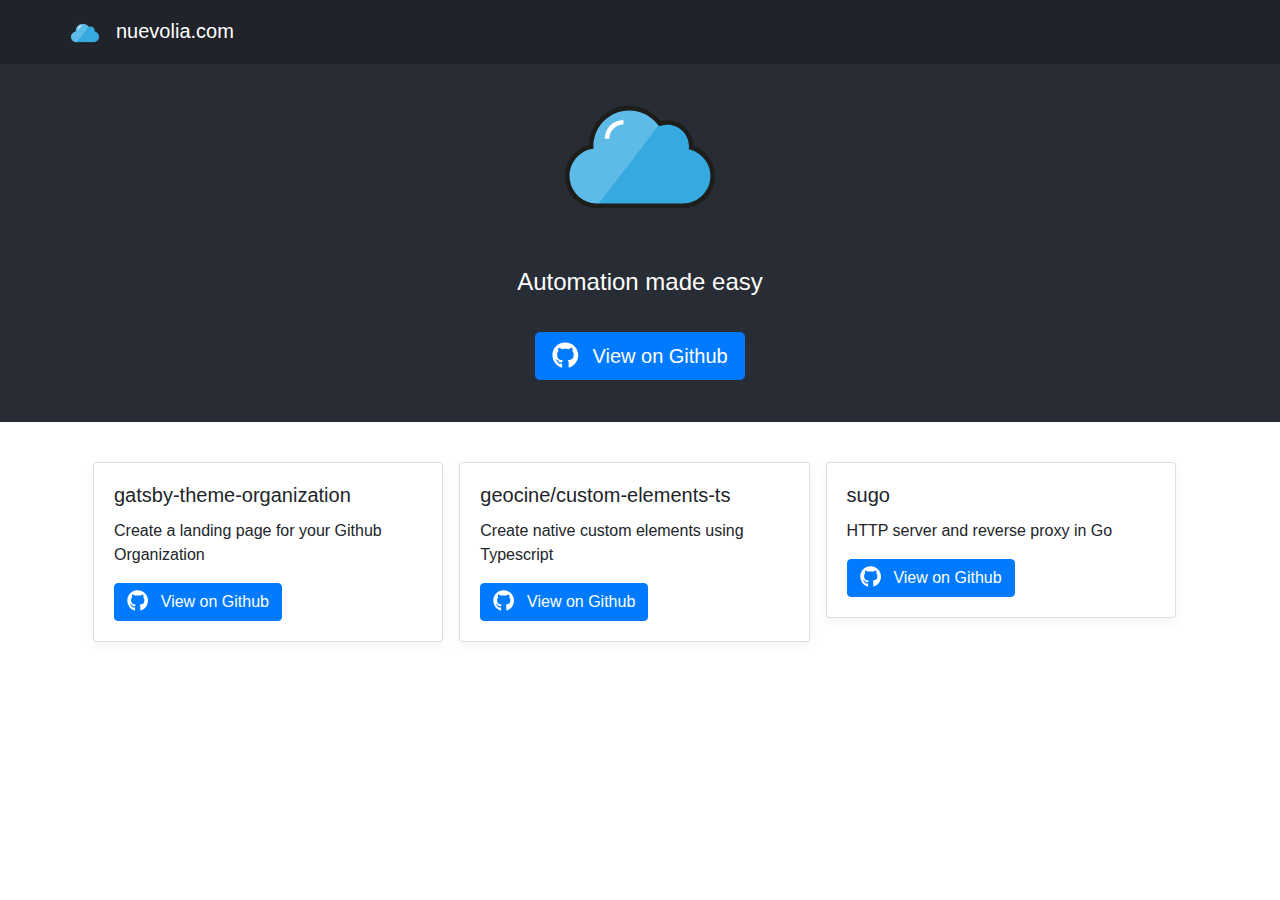
==== index.html @ 9969406a "Updates" ====
<!DOCTYPE html><html><head><meta charSet="utf-8"/><meta http-equiv="x-ua-compatible" content="ie=edge"/><meta name="viewport" content="width=device-width, initial-scale=1, shrink-to-fit=no"/><style data-href="/styles.ba4fb61bcad45e2f5178.css">
/*!
 * Bootstrap v4.3.1 (https://getbootstrap.com/)
 * Copyright 2011-2019 The Bootstrap Authors
 * Copyright 2011-2019 Twitter, Inc.
 * Licensed under MIT (https://github.com/twbs/bootstrap/blob/master/LICENSE)
 */:root{--blue:#007bff;--indigo:#6610f2;--purple:#6f42c1;--pink:#e83e8c;--red:#dc3545;--orange:#fd7e14;--yellow:#ffc107;--green:#28a745;--teal:#20c997;--cyan:#17a2b8;--white:#fff;--gray:#6c757d;--gray-dark:#343a40;--primary:#007bff;--secondary:#6c757d;--success:#28a745;--info:#17a2b8;--warning:#ffc107;--danger:#dc3545;--light:#f8f9fa;--dark:#343a40;--breakpoint-xs:0;--breakpoint-sm:576px;--breakpoint-md:768px;--breakpoint-lg:992px;--breakpoint-xl:1200px;--font-family-sans-serif:-apple-system,BlinkMacSystemFont,"Segoe UI",Roboto,"Helvetica Neue",Arial,"Noto Sans",sans-serif,"Apple Color Emoji","Segoe UI Emoji","Segoe UI Symbol","Noto Color Emoji";--font-family-monospace:SFMono-Regular,Menlo,Monaco,Consolas,"Liberation Mono","Courier New",monospace}*,:after,:before{box-sizing:border-box}html{font-family:sans-serif;line-height:1.15;-webkit-text-size-adjust:100%;-webkit-tap-highlight-color:rgba(0,0,0,0)}article,aside,figcaption,figure,footer,header,hgroup,main,nav,section{display:block}body{margin:0;font-family:-apple-system,BlinkMacSystemFont,Segoe UI,Roboto,Helvetica Neue,Arial,Noto Sans,sans-serif,Apple Color Emoji,Segoe UI Emoji,Segoe UI Symbol,Noto Color Emoji;font-size:1rem;font-weight:400;line-height:1.5;color:#212529;text-align:left;background-color:#fff}[tabindex="-1"]:focus{outline:0!important}hr{box-sizing:content-box;height:0;overflow:visible}h1,h2,h3,h4,h5,h6{margin-top:0;margin-bottom:.5rem}p{margin-top:0;margin-bottom:1rem}abbr[data-original-title],abbr[title]{text-decoration:underline;-webkit-text-decoration:underline dotted;text-decoration:underline dotted;cursor:help;border-bottom:0;-webkit-text-decoration-skip-ink:none;text-decoration-skip-ink:none}address{font-style:normal;line-height:inherit}address,dl,ol,ul{margin-bottom:1rem}dl,ol,ul{margin-top:0}ol ol,ol ul,ul ol,ul ul{margin-bottom:0}dt{font-weight:700}dd{margin-bottom:.5rem;margin-left:0}blockquote{margin:0 0 1rem}b,strong{font-weight:bolder}small{font-size:80%}sub,sup{position:relative;font-size:75%;line-height:0;vertical-align:baseline}sub{bottom:-.25em}sup{top:-.5em}a{color:#007bff;text-decoration:none;background-color:transparent}a:hover{color:#0056b3;text-decoration:underline}a:not([href]):not([tabindex]),a:not([href]):not([tabindex]):focus,a:not([href]):not([tabindex]):hover{color:inherit;text-decoration:none}a:not([href]):not([tabindex]):focus{outline:0}code,kbd,pre,samp{font-family:SFMono-Regular,Menlo,Monaco,Consolas,Liberation Mono,Courier New,monospace;font-size:1em}pre{margin-top:0;margin-bottom:1rem;overflow:auto}figure{margin:0 0 1rem}img{border-style:none}img,svg{vertical-align:middle}svg{overflow:hidden}table{border-collapse:collapse}caption{padding-top:.75rem;padding-bottom:.75rem;color:#6c757d;text-align:left;caption-side:bottom}th{text-align:inherit}label{display:inline-block;margin-bottom:.5rem}button{border-radius:0}button:focus{outline:1px dotted;outline:5px auto -webkit-focus-ring-color}button,input,optgroup,select,textarea{margin:0;font-family:inherit;font-size:inherit;line-height:inherit}button,input{overflow:visible}button,select{text-transform:none}select{word-wrap:normal}[type=button],[type=reset],[type=submit],button{-webkit-appearance:button}[type=button]:not(:disabled),[type=reset]:not(:disabled),[type=submit]:not(:disabled),button:not(:disabled){cursor:pointer}[type=button]::-moz-focus-inner,[type=reset]::-moz-focus-inner,[type=submit]::-moz-focus-inner,button::-moz-focus-inner{padding:0;border-style:none}input[type=checkbox],input[type=radio]{box-sizing:border-box;padding:0}input[type=date],input[type=datetime-local],input[type=month],input[type=time]{-webkit-appearance:listbox}textarea{overflow:auto;resize:vertical}fieldset{min-width:0;padding:0;margin:0;border:0}legend{display:block;width:100%;max-width:100%;padding:0;margin-bottom:.5rem;font-size:1.5rem;line-height:inherit;color:inherit;white-space:normal}progress{vertical-align:baseline}[type=number]::-webkit-inner-spin-button,[type=number]::-webkit-outer-spin-button{height:auto}[type=search]{outline-offset:-2px;-webkit-appearance:none}[type=search]::-webkit-search-decoration{-webkit-appearance:none}::-webkit-file-upload-button{font:inherit;-webkit-appearance:button}output{display:inline-block}summary{display:list-item;cursor:pointer}template{display:none}[hidden]{display:none!important}.h1,.h2,.h3,.h4,.h5,.h6,h1,h2,h3,h4,h5,h6{margin-bottom:.5rem;font-weight:500;line-height:1.2}.h1,h1{font-size:2.5rem}.h2,h2{font-size:2rem}.h3,h3{font-size:1.75rem}.h4,h4{font-size:1.5rem}.h5,h5{font-size:1.25rem}.h6,h6{font-size:1rem}.lead{font-size:1.25rem;font-weight:300}.display-1{font-size:6rem}.display-1,.display-2{font-weight:300;line-height:1.2}.display-2{font-size:5.5rem}.display-3{font-size:4.5rem}.display-3,.display-4{font-weight:300;line-height:1.2}.display-4{font-size:3.5rem}hr{margin-top:1rem;margin-bottom:1rem;border:0;border-top:1px solid rgba(0,0,0,.1)}.small,small{font-size:80%;font-weight:400}.mark,mark{padding:.2em;background-color:#fcf8e3}.list-inline,.list-unstyled{padding-left:0;list-style:none}.list-inline-item{display:inline-block}.list-inline-item:not(:last-child){margin-right:.5rem}.initialism{font-size:90%;text-transform:uppercase}.blockquote{margin-bottom:1rem;font-size:1.25rem}.blockquote-footer{display:block;font-size:80%;color:#6c757d}.blockquote-footer:before{content:"\2014\A0"}.img-fluid,.img-thumbnail{max-width:100%;height:auto}.img-thumbnail{padding:.25rem;background-color:#fff;border:1px solid #dee2e6;border-radius:.25rem}.figure{display:inline-block}.figure-img{margin-bottom:.5rem;line-height:1}.figure-caption{font-size:90%;color:#6c757d}code{font-size:87.5%;color:#e83e8c;word-break:break-word}a>code{color:inherit}kbd{padding:.2rem .4rem;font-size:87.5%;color:#fff;background-color:#212529;border-radius:.2rem}kbd kbd{padding:0;font-size:100%;font-weight:700}pre{display:block;font-size:87.5%;color:#212529}pre code{font-size:inherit;color:inherit;word-break:normal}.pre-scrollable{max-height:340px;overflow-y:scroll}.container{width:100%;padding-right:15px;padding-left:15px;margin-right:auto;margin-left:auto}@media (min-width:576px){.container{max-width:540px}}@media (min-width:768px){.container{max-width:720px}}@media (min-width:992px){.container{max-width:960px}}@media (min-width:1200px){.container{max-width:1140px}}.container-fluid{width:100%;padding-right:15px;padding-left:15px;margin-right:auto;margin-left:auto}.row{display:flex;flex-wrap:wrap;margin-right:-15px;margin-left:-15px}.no-gutters{margin-right:0;margin-left:0}.no-gutters>.col,.no-gutters>[class*=col-]{padding-right:0;padding-left:0}.col,.col-1,.col-2,.col-3,.col-4,.col-5,.col-6,.col-7,.col-8,.col-9,.col-10,.col-11,.col-12,.col-auto,.col-lg,.col-lg-1,.col-lg-2,.col-lg-3,.col-lg-4,.col-lg-5,.col-lg-6,.col-lg-7,.col-lg-8,.col-lg-9,.col-lg-10,.col-lg-11,.col-lg-12,.col-lg-auto,.col-md,.col-md-1,.col-md-2,.col-md-3,.col-md-4,.col-md-5,.col-md-6,.col-md-7,.col-md-8,.col-md-9,.col-md-10,.col-md-11,.col-md-12,.col-md-auto,.col-sm,.col-sm-1,.col-sm-2,.col-sm-3,.col-sm-4,.col-sm-5,.col-sm-6,.col-sm-7,.col-sm-8,.col-sm-9,.col-sm-10,.col-sm-11,.col-sm-12,.col-sm-auto,.col-xl,.col-xl-1,.col-xl-2,.col-xl-3,.col-xl-4,.col-xl-5,.col-xl-6,.col-xl-7,.col-xl-8,.col-xl-9,.col-xl-10,.col-xl-11,.col-xl-12,.col-xl-auto{position:relative;width:100%;padding-right:15px;padding-left:15px}.col{flex-basis:0;flex-grow:1;max-width:100%}.col-auto{flex:0 0 auto;width:auto;max-width:100%}.col-1{flex:0 0 8.33333333%;max-width:8.33333333%}.col-2{flex:0 0 16.66666667%;max-width:16.66666667%}.col-3{flex:0 0 25%;max-width:25%}.col-4{flex:0 0 33.33333333%;max-width:33.33333333%}.col-5{flex:0 0 41.66666667%;max-width:41.66666667%}.col-6{flex:0 0 50%;max-width:50%}.col-7{flex:0 0 58.33333333%;max-width:58.33333333%}.col-8{flex:0 0 66.66666667%;max-width:66.66666667%}.col-9{flex:0 0 75%;max-width:75%}.col-10{flex:0 0 83.33333333%;max-width:83.33333333%}.col-11{flex:0 0 91.66666667%;max-width:91.66666667%}.col-12{flex:0 0 100%;max-width:100%}.order-first{order:-1}.order-last{order:13}.order-0{order:0}.order-1{order:1}.order-2{order:2}.order-3{order:3}.order-4{order:4}.order-5{order:5}.order-6{order:6}.order-7{order:7}.order-8{order:8}.order-9{order:9}.order-10{order:10}.order-11{order:11}.order-12{order:12}.offset-1{margin-left:8.33333333%}.offset-2{margin-left:16.66666667%}.offset-3{margin-left:25%}.offset-4{margin-left:33.33333333%}.offset-5{margin-left:41.66666667%}.offset-6{margin-left:50%}.offset-7{margin-left:58.33333333%}.offset-8{margin-left:66.66666667%}.offset-9{margin-left:75%}.offset-10{margin-left:83.33333333%}.offset-11{margin-left:91.66666667%}@media (min-width:576px){.col-sm{flex-basis:0;flex-grow:1;max-width:100%}.col-sm-auto{flex:0 0 auto;width:auto;max-width:100%}.col-sm-1{flex:0 0 8.33333333%;max-width:8.33333333%}.col-sm-2{flex:0 0 16.66666667%;max-width:16.66666667%}.col-sm-3{flex:0 0 25%;max-width:25%}.col-sm-4{flex:0 0 33.33333333%;max-width:33.33333333%}.col-sm-5{flex:0 0 41.66666667%;max-width:41.66666667%}.col-sm-6{flex:0 0 50%;max-width:50%}.col-sm-7{flex:0 0 58.33333333%;max-width:58.33333333%}.col-sm-8{flex:0 0 66.66666667%;max-width:66.66666667%}.col-sm-9{flex:0 0 75%;max-width:75%}.col-sm-10{flex:0 0 83.33333333%;max-width:83.33333333%}.col-sm-11{flex:0 0 91.66666667%;max-width:91.66666667%}.col-sm-12{flex:0 0 100%;max-width:100%}.order-sm-first{order:-1}.order-sm-last{order:13}.order-sm-0{order:0}.order-sm-1{order:1}.order-sm-2{order:2}.order-sm-3{order:3}.order-sm-4{order:4}.order-sm-5{order:5}.order-sm-6{order:6}.order-sm-7{order:7}.order-sm-8{order:8}.order-sm-9{order:9}.order-sm-10{order:10}.order-sm-11{order:11}.order-sm-12{order:12}.offset-sm-0{margin-left:0}.offset-sm-1{margin-left:8.33333333%}.offset-sm-2{margin-left:16.66666667%}.offset-sm-3{margin-left:25%}.offset-sm-4{margin-left:33.33333333%}.offset-sm-5{margin-left:41.66666667%}.offset-sm-6{margin-left:50%}.offset-sm-7{margin-left:58.33333333%}.offset-sm-8{margin-left:66.66666667%}.offset-sm-9{margin-left:75%}.offset-sm-10{margin-left:83.33333333%}.offset-sm-11{margin-left:91.66666667%}}@media (min-width:768px){.col-md{flex-basis:0;flex-grow:1;max-width:100%}.col-md-auto{flex:0 0 auto;width:auto;max-width:100%}.col-md-1{flex:0 0 8.33333333%;max-width:8.33333333%}.col-md-2{flex:0 0 16.66666667%;max-width:16.66666667%}.col-md-3{flex:0 0 25%;max-width:25%}.col-md-4{flex:0 0 33.33333333%;max-width:33.33333333%}.col-md-5{flex:0 0 41.66666667%;max-width:41.66666667%}.col-md-6{flex:0 0 50%;max-width:50%}.col-md-7{flex:0 0 58.33333333%;max-width:58.33333333%}.col-md-8{flex:0 0 66.66666667%;max-width:66.66666667%}.col-md-9{flex:0 0 75%;max-width:75%}.col-md-10{flex:0 0 83.33333333%;max-width:83.33333333%}.col-md-11{flex:0 0 91.66666667%;max-width:91.66666667%}.col-md-12{flex:0 0 100%;max-width:100%}.order-md-first{order:-1}.order-md-last{order:13}.order-md-0{order:0}.order-md-1{order:1}.order-md-2{order:2}.order-md-3{order:3}.order-md-4{order:4}.order-md-5{order:5}.order-md-6{order:6}.order-md-7{order:7}.order-md-8{order:8}.order-md-9{order:9}.order-md-10{order:10}.order-md-11{order:11}.order-md-12{order:12}.offset-md-0{margin-left:0}.offset-md-1{margin-left:8.33333333%}.offset-md-2{margin-left:16.66666667%}.offset-md-3{margin-left:25%}.offset-md-4{margin-left:33.33333333%}.offset-md-5{margin-left:41.66666667%}.offset-md-6{margin-left:50%}.offset-md-7{margin-left:58.33333333%}.offset-md-8{margin-left:66.66666667%}.offset-md-9{margin-left:75%}.offset-md-10{margin-left:83.33333333%}.offset-md-11{margin-left:91.66666667%}}@media (min-width:992px){.col-lg{flex-basis:0;flex-grow:1;max-width:100%}.col-lg-auto{flex:0 0 auto;width:auto;max-width:100%}.col-lg-1{flex:0 0 8.33333333%;max-width:8.33333333%}.col-lg-2{flex:0 0 16.66666667%;max-width:16.66666667%}.col-lg-3{flex:0 0 25%;max-width:25%}.col-lg-4{flex:0 0 33.33333333%;max-width:33.33333333%}.col-lg-5{flex:0 0 41.66666667%;max-width:41.66666667%}.col-lg-6{flex:0 0 50%;max-width:50%}.col-lg-7{flex:0 0 58.33333333%;max-width:58.33333333%}.col-lg-8{flex:0 0 66.66666667%;max-width:66.66666667%}.col-lg-9{flex:0 0 75%;max-width:75%}.col-lg-10{flex:0 0 83.33333333%;max-width:83.33333333%}.col-lg-11{flex:0 0 91.66666667%;max-width:91.66666667%}.col-lg-12{flex:0 0 100%;max-width:100%}.order-lg-first{order:-1}.order-lg-last{order:13}.order-lg-0{order:0}.order-lg-1{order:1}.order-lg-2{order:2}.order-lg-3{order:3}.order-lg-4{order:4}.order-lg-5{order:5}.order-lg-6{order:6}.order-lg-7{order:7}.order-lg-8{order:8}.order-lg-9{order:9}.order-lg-10{order:10}.order-lg-11{order:11}.order-lg-12{order:12}.offset-lg-0{margin-left:0}.offset-lg-1{margin-left:8.33333333%}.offset-lg-2{margin-left:16.66666667%}.offset-lg-3{margin-left:25%}.offset-lg-4{margin-left:33.33333333%}.offset-lg-5{margin-left:41.66666667%}.offset-lg-6{margin-left:50%}.offset-lg-7{margin-left:58.33333333%}.offset-lg-8{margin-left:66.66666667%}.offset-lg-9{margin-left:75%}.offset-lg-10{margin-left:83.33333333%}.offset-lg-11{margin-left:91.66666667%}}@media (min-width:1200px){.col-xl{flex-basis:0;flex-grow:1;max-width:100%}.col-xl-auto{flex:0 0 auto;width:auto;max-width:100%}.col-xl-1{flex:0 0 8.33333333%;max-width:8.33333333%}.col-xl-2{flex:0 0 16.66666667%;max-width:16.66666667%}.col-xl-3{flex:0 0 25%;max-width:25%}.col-xl-4{flex:0 0 33.33333333%;max-width:33.33333333%}.col-xl-5{flex:0 0 41.66666667%;max-width:41.66666667%}.col-xl-6{flex:0 0 50%;max-width:50%}.col-xl-7{flex:0 0 58.33333333%;max-width:58.33333333%}.col-xl-8{flex:0 0 66.66666667%;max-width:66.66666667%}.col-xl-9{flex:0 0 75%;max-width:75%}.col-xl-10{flex:0 0 83.33333333%;max-width:83.33333333%}.col-xl-11{flex:0 0 91.66666667%;max-width:91.66666667%}.col-xl-12{flex:0 0 100%;max-width:100%}.order-xl-first{order:-1}.order-xl-last{order:13}.order-xl-0{order:0}.order-xl-1{order:1}.order-xl-2{order:2}.order-xl-3{order:3}.order-xl-4{order:4}.order-xl-5{order:5}.order-xl-6{order:6}.order-xl-7{order:7}.order-xl-8{order:8}.order-xl-9{order:9}.order-xl-10{order:10}.order-xl-11{order:11}.order-xl-12{order:12}.offset-xl-0{margin-left:0}.offset-xl-1{margin-left:8.33333333%}.offset-xl-2{margin-left:16.66666667%}.offset-xl-3{margin-left:25%}.offset-xl-4{margin-left:33.33333333%}.offset-xl-5{margin-left:41.66666667%}.offset-xl-6{margin-left:50%}.offset-xl-7{margin-left:58.33333333%}.offset-xl-8{margin-left:66.66666667%}.offset-xl-9{margin-left:75%}.offset-xl-10{margin-left:83.33333333%}.offset-xl-11{margin-left:91.66666667%}}.table{width:100%;margin-bottom:1rem;color:#212529}.table td,.table th{padding:.75rem;vertical-align:top;border-top:1px solid #dee2e6}.table thead th{vertical-align:bottom;border-bottom:2px solid #dee2e6}.table tbody+tbody{border-top:2px solid #dee2e6}.table-sm td,.table-sm th{padding:.3rem}.table-bordered,.table-bordered td,.table-bordered th{border:1px solid #dee2e6}.table-bordered thead td,.table-bordered thead th{border-bottom-width:2px}.table-borderless tbody+tbody,.table-borderless td,.table-borderless th,.table-borderless thead th{border:0}.table-striped tbody tr:nth-of-type(odd){background-color:rgba(0,0,0,.05)}.table-hover tbody tr:hover{color:#212529;background-color:rgba(0,0,0,.075)}.table-primary,.table-primary>td,.table-primary>th{background-color:#b8daff}.table-primary tbody+tbody,.table-primary td,.table-primary th,.table-primary thead th{border-color:#7abaff}.table-hover .table-primary:hover,.table-hover .table-primary:hover>td,.table-hover .table-primary:hover>th{background-color:#9fcdff}.table-secondary,.table-secondary>td,.table-secondary>th{background-color:#d6d8db}.table-secondary tbody+tbody,.table-secondary td,.table-secondary th,.table-secondary thead th{border-color:#b3b7bb}.table-hover .table-secondary:hover,.table-hover .table-secondary:hover>td,.table-hover .table-secondary:hover>th{background-color:#c8cbcf}.table-success,.table-success>td,.table-success>th{background-color:#c3e6cb}.table-success tbody+tbody,.table-success td,.table-success th,.table-success thead th{border-color:#8fd19e}.table-hover .table-success:hover,.table-hover .table-success:hover>td,.table-hover .table-success:hover>th{background-color:#b1dfbb}.table-info,.table-info>td,.table-info>th{background-color:#bee5eb}.table-info tbody+tbody,.table-info td,.table-info th,.table-info thead th{border-color:#86cfda}.table-hover .table-info:hover,.table-hover .table-info:hover>td,.table-hover .table-info:hover>th{background-color:#abdde5}.table-warning,.table-warning>td,.table-warning>th{background-color:#ffeeba}.table-warning tbody+tbody,.table-warning td,.table-warning th,.table-warning thead th{border-color:#ffdf7e}.table-hover .table-warning:hover,.table-hover .table-warning:hover>td,.table-hover .table-warning:hover>th{background-color:#ffe8a1}.table-danger,.table-danger>td,.table-danger>th{background-color:#f5c6cb}.table-danger tbody+tbody,.table-danger td,.table-danger th,.table-danger thead th{border-color:#ed969e}.table-hover .table-danger:hover,.table-hover .table-danger:hover>td,.table-hover .table-danger:hover>th{background-color:#f1b0b7}.table-light,.table-light>td,.table-light>th{background-color:#fdfdfe}.table-light tbody+tbody,.table-light td,.table-light th,.table-light thead th{border-color:#fbfcfc}.table-hover .table-light:hover,.table-hover .table-light:hover>td,.table-hover .table-light:hover>th{background-color:#ececf6}.table-dark,.table-dark>td,.table-dark>th{background-color:#c6c8ca}.table-dark tbody+tbody,.table-dark td,.table-dark th,.table-dark thead th{border-color:#95999c}.table-hover .table-dark:hover,.table-hover .table-dark:hover>td,.table-hover .table-dark:hover>th{background-color:#b9bbbe}.table-active,.table-active>td,.table-active>th,.table-hover .table-active:hover,.table-hover .table-active:hover>td,.table-hover .table-active:hover>th{background-color:rgba(0,0,0,.075)}.table .thead-dark th{color:#fff;background-color:#343a40;border-color:#454d55}.table .thead-light th{color:#495057;background-color:#e9ecef;border-color:#dee2e6}.table-dark{color:#fff;background-color:#343a40}.table-dark td,.table-dark th,.table-dark thead th{border-color:#454d55}.table-dark.table-bordered{border:0}.table-dark.table-striped tbody tr:nth-of-type(odd){background-color:hsla(0,0%,100%,.05)}.table-dark.table-hover tbody tr:hover{color:#fff;background-color:hsla(0,0%,100%,.075)}@media (max-width:575.98px){.table-responsive-sm{display:block;width:100%;overflow-x:auto;-webkit-overflow-scrolling:touch}.table-responsive-sm>.table-bordered{border:0}}@media (max-width:767.98px){.table-responsive-md{display:block;width:100%;overflow-x:auto;-webkit-overflow-scrolling:touch}.table-responsive-md>.table-bordered{border:0}}@media (max-width:991.98px){.table-responsive-lg{display:block;width:100%;overflow-x:auto;-webkit-overflow-scrolling:touch}.table-responsive-lg>.table-bordered{border:0}}@media (max-width:1199.98px){.table-responsive-xl{display:block;width:100%;overflow-x:auto;-webkit-overflow-scrolling:touch}.table-responsive-xl>.table-bordered{border:0}}.table-responsive{display:block;width:100%;overflow-x:auto;-webkit-overflow-scrolling:touch}.table-responsive>.table-bordered{border:0}.form-control{display:block;width:100%;height:calc(1.5em + .75rem + 2px);padding:.375rem .75rem;font-size:1rem;font-weight:400;line-height:1.5;color:#495057;background-color:#fff;background-clip:padding-box;border:1px solid #ced4da;border-radius:.25rem;-webkit-transition:border-color .15s ease-in-out,box-shadow .15s ease-in-out;transition:border-color .15s ease-in-out,box-shadow .15s ease-in-out}@media (prefers-reduced-motion:reduce){.form-control{-webkit-transition:none;transition:none}}.form-control::-ms-expand{background-color:transparent;border:0}.form-control:focus{color:#495057;background-color:#fff;border-color:#80bdff;outline:0;box-shadow:0 0 0 .2rem rgba(0,123,255,.25)}.form-control::-webkit-input-placeholder{color:#6c757d;opacity:1}.form-control::-moz-placeholder{color:#6c757d;opacity:1}.form-control:-ms-input-placeholder{color:#6c757d;opacity:1}.form-control::-ms-input-placeholder{color:#6c757d;opacity:1}.form-control::placeholder{color:#6c757d;opacity:1}.form-control:disabled,.form-control[readonly]{background-color:#e9ecef;opacity:1}select.form-control:focus::-ms-value{color:#495057;background-color:#fff}.form-control-file,.form-control-range{display:block;width:100%}.col-form-label{padding-top:calc(.375rem + 1px);padding-bottom:calc(.375rem + 1px);margin-bottom:0;font-size:inherit;line-height:1.5}.col-form-label-lg{padding-top:calc(.5rem + 1px);padding-bottom:calc(.5rem + 1px);font-size:1.25rem;line-height:1.5}.col-form-label-sm{padding-top:calc(.25rem + 1px);padding-bottom:calc(.25rem + 1px);font-size:.875rem;line-height:1.5}.form-control-plaintext{display:block;width:100%;padding-top:.375rem;padding-bottom:.375rem;margin-bottom:0;line-height:1.5;color:#212529;background-color:transparent;border:solid transparent;border-width:1px 0}.form-control-plaintext.form-control-lg,.form-control-plaintext.form-control-sm{padding-right:0;padding-left:0}.form-control-sm{height:calc(1.5em + .5rem + 2px);padding:.25rem .5rem;font-size:.875rem;line-height:1.5;border-radius:.2rem}.form-control-lg{height:calc(1.5em + 1rem + 2px);padding:.5rem 1rem;font-size:1.25rem;line-height:1.5;border-radius:.3rem}select.form-control[multiple],select.form-control[size],textarea.form-control{height:auto}.form-group{margin-bottom:1rem}.form-text{display:block;margin-top:.25rem}.form-row{display:flex;flex-wrap:wrap;margin-right:-5px;margin-left:-5px}.form-row>.col,.form-row>[class*=col-]{padding-right:5px;padding-left:5px}.form-check{position:relative;display:block;padding-left:1.25rem}.form-check-input{position:absolute;margin-top:.3rem;margin-left:-1.25rem}.form-check-input:disabled~.form-check-label{color:#6c757d}.form-check-label{margin-bottom:0}.form-check-inline{display:inline-flex;align-items:center;padding-left:0;margin-right:.75rem}.form-check-inline .form-check-input{position:static;margin-top:0;margin-right:.3125rem;margin-left:0}.valid-feedback{display:none;width:100%;margin-top:.25rem;font-size:80%;color:#28a745}.valid-tooltip{position:absolute;top:100%;z-index:5;display:none;max-width:100%;padding:.25rem .5rem;margin-top:.1rem;font-size:.875rem;line-height:1.5;color:#fff;background-color:rgba(40,167,69,.9);border-radius:.25rem}.form-control.is-valid,.was-validated .form-control:valid{border-color:#28a745;padding-right:calc(1.5em + .75rem);background-image:url("data:image/svg+xml;charset=utf-8,%3Csvg xmlns='http://www.w3.org/2000/svg' viewBox='0 0 8 8'%3E%3Cpath fill='%2328a745' d='M2.3 6.73L.6 4.53c-.4-1.04.46-1.4 1.1-.8l1.1 1.4 3.4-3.8c.6-.63 1.6-.27 1.2.7l-4 4.6c-.43.5-.8.4-1.1.1z'/%3E%3C/svg%3E");background-repeat:no-repeat;background-position:100% calc(.375em + .1875rem);background-size:calc(.75em + .375rem) calc(.75em + .375rem)}.form-control.is-valid:focus,.was-validated .form-control:valid:focus{border-color:#28a745;box-shadow:0 0 0 .2rem rgba(40,167,69,.25)}.form-control.is-valid~.valid-feedback,.form-control.is-valid~.valid-tooltip,.was-validated .form-control:valid~.valid-feedback,.was-validated .form-control:valid~.valid-tooltip{display:block}.was-validated textarea.form-control:valid,textarea.form-control.is-valid{padding-right:calc(1.5em + .75rem);background-position:top calc(.375em + .1875rem) right calc(.375em + .1875rem)}.custom-select.is-valid,.was-validated .custom-select:valid{border-color:#28a745;padding-right:calc((3em + 2.25rem)/4 + 1.75rem);background:url("data:image/svg+xml;charset=utf-8,%3Csvg xmlns='http://www.w3.org/2000/svg' viewBox='0 0 4 5'%3E%3Cpath fill='%23343a40' d='M2 0L0 2h4zm0 5L0 3h4z'/%3E%3C/svg%3E") no-repeat right .75rem center/8px 10px,url("data:image/svg+xml;charset=utf-8,%3Csvg xmlns='http://www.w3.org/2000/svg' viewBox='0 0 8 8'%3E%3Cpath fill='%2328a745' d='M2.3 6.73L.6 4.53c-.4-1.04.46-1.4 1.1-.8l1.1 1.4 3.4-3.8c.6-.63 1.6-.27 1.2.7l-4 4.6c-.43.5-.8.4-1.1.1z'/%3E%3C/svg%3E") #fff no-repeat center right 1.75rem/calc(.75em + .375rem) calc(.75em + .375rem)}.custom-select.is-valid:focus,.was-validated .custom-select:valid:focus{border-color:#28a745;box-shadow:0 0 0 .2rem rgba(40,167,69,.25)}.custom-select.is-valid~.valid-feedback,.custom-select.is-valid~.valid-tooltip,.form-control-file.is-valid~.valid-feedback,.form-control-file.is-valid~.valid-tooltip,.was-validated .custom-select:valid~.valid-feedback,.was-validated .custom-select:valid~.valid-tooltip,.was-validated .form-control-file:valid~.valid-feedback,.was-validated .form-control-file:valid~.valid-tooltip{display:block}.form-check-input.is-valid~.form-check-label,.was-validated .form-check-input:valid~.form-check-label{color:#28a745}.form-check-input.is-valid~.valid-feedback,.form-check-input.is-valid~.valid-tooltip,.was-validated .form-check-input:valid~.valid-feedback,.was-validated .form-check-input:valid~.valid-tooltip{display:block}.custom-control-input.is-valid~.custom-control-label,.was-validated .custom-control-input:valid~.custom-control-label{color:#28a745}.custom-control-input.is-valid~.custom-control-label:before,.was-validated .custom-control-input:valid~.custom-control-label:before{border-color:#28a745}.custom-control-input.is-valid~.valid-feedback,.custom-control-input.is-valid~.valid-tooltip,.was-validated .custom-control-input:valid~.valid-feedback,.was-validated .custom-control-input:valid~.valid-tooltip{display:block}.custom-control-input.is-valid:checked~.custom-control-label:before,.was-validated .custom-control-input:valid:checked~.custom-control-label:before{border-color:#34ce57;background-color:#34ce57}.custom-control-input.is-valid:focus~.custom-control-label:before,.was-validated .custom-control-input:valid:focus~.custom-control-label:before{box-shadow:0 0 0 .2rem rgba(40,167,69,.25)}.custom-control-input.is-valid:focus:not(:checked)~.custom-control-label:before,.custom-file-input.is-valid~.custom-file-label,.was-validated .custom-control-input:valid:focus:not(:checked)~.custom-control-label:before,.was-validated .custom-file-input:valid~.custom-file-label{border-color:#28a745}.custom-file-input.is-valid~.valid-feedback,.custom-file-input.is-valid~.valid-tooltip,.was-validated .custom-file-input:valid~.valid-feedback,.was-validated .custom-file-input:valid~.valid-tooltip{display:block}.custom-file-input.is-valid:focus~.custom-file-label,.was-validated .custom-file-input:valid:focus~.custom-file-label{border-color:#28a745;box-shadow:0 0 0 .2rem rgba(40,167,69,.25)}.invalid-feedback{display:none;width:100%;margin-top:.25rem;font-size:80%;color:#dc3545}.invalid-tooltip{position:absolute;top:100%;z-index:5;display:none;max-width:100%;padding:.25rem .5rem;margin-top:.1rem;font-size:.875rem;line-height:1.5;color:#fff;background-color:rgba(220,53,69,.9);border-radius:.25rem}.form-control.is-invalid,.was-validated .form-control:invalid{border-color:#dc3545;padding-right:calc(1.5em + .75rem);background-image:url("data:image/svg+xml;charset=utf-8,%3Csvg xmlns='http://www.w3.org/2000/svg' fill='%23dc3545' viewBox='-2 -2 7 7'%3E%3Cpath stroke='%23dc3545' d='M0 0l3 3m0-3L0 3'/%3E%3Ccircle r='.5'/%3E%3Ccircle cx='3' r='.5'/%3E%3Ccircle cy='3' r='.5'/%3E%3Ccircle cx='3' cy='3' r='.5'/%3E%3C/svg%3E");background-repeat:no-repeat;background-position:100% calc(.375em + .1875rem);background-size:calc(.75em + .375rem) calc(.75em + .375rem)}.form-control.is-invalid:focus,.was-validated .form-control:invalid:focus{border-color:#dc3545;box-shadow:0 0 0 .2rem rgba(220,53,69,.25)}.form-control.is-invalid~.invalid-feedback,.form-control.is-invalid~.invalid-tooltip,.was-validated .form-control:invalid~.invalid-feedback,.was-validated .form-control:invalid~.invalid-tooltip{display:block}.was-validated textarea.form-control:invalid,textarea.form-control.is-invalid{padding-right:calc(1.5em + .75rem);background-position:top calc(.375em + .1875rem) right calc(.375em + .1875rem)}.custom-select.is-invalid,.was-validated .custom-select:invalid{border-color:#dc3545;padding-right:calc((3em + 2.25rem)/4 + 1.75rem);background:url("data:image/svg+xml;charset=utf-8,%3Csvg xmlns='http://www.w3.org/2000/svg' viewBox='0 0 4 5'%3E%3Cpath fill='%23343a40' d='M2 0L0 2h4zm0 5L0 3h4z'/%3E%3C/svg%3E") no-repeat right .75rem center/8px 10px,url("data:image/svg+xml;charset=utf-8,%3Csvg xmlns='http://www.w3.org/2000/svg' fill='%23dc3545' viewBox='-2 -2 7 7'%3E%3Cpath stroke='%23dc3545' d='M0 0l3 3m0-3L0 3'/%3E%3Ccircle r='.5'/%3E%3Ccircle cx='3' r='.5'/%3E%3Ccircle cy='3' r='.5'/%3E%3Ccircle cx='3' cy='3' r='.5'/%3E%3C/svg%3E") #fff no-repeat center right 1.75rem/calc(.75em + .375rem) calc(.75em + .375rem)}.custom-select.is-invalid:focus,.was-validated .custom-select:invalid:focus{border-color:#dc3545;box-shadow:0 0 0 .2rem rgba(220,53,69,.25)}.custom-select.is-invalid~.invalid-feedback,.custom-select.is-invalid~.invalid-tooltip,.form-control-file.is-invalid~.invalid-feedback,.form-control-file.is-invalid~.invalid-tooltip,.was-validated .custom-select:invalid~.invalid-feedback,.was-validated .custom-select:invalid~.invalid-tooltip,.was-validated .form-control-file:invalid~.invalid-feedback,.was-validated .form-control-file:invalid~.invalid-tooltip{display:block}.form-check-input.is-invalid~.form-check-label,.was-validated .form-check-input:invalid~.form-check-label{color:#dc3545}.form-check-input.is-invalid~.invalid-feedback,.form-check-input.is-invalid~.invalid-tooltip,.was-validated .form-check-input:invalid~.invalid-feedback,.was-validated .form-check-input:invalid~.invalid-tooltip{display:block}.custom-control-input.is-invalid~.custom-control-label,.was-validated .custom-control-input:invalid~.custom-control-label{color:#dc3545}.custom-control-input.is-invalid~.custom-control-label:before,.was-validated .custom-control-input:invalid~.custom-control-label:before{border-color:#dc3545}.custom-control-input.is-invalid~.invalid-feedback,.custom-control-input.is-invalid~.invalid-tooltip,.was-validated .custom-control-input:invalid~.invalid-feedback,.was-validated .custom-control-input:invalid~.invalid-tooltip{display:block}.custom-control-input.is-invalid:checked~.custom-control-label:before,.was-validated .custom-control-input:invalid:checked~.custom-control-label:before{border-color:#e4606d;background-color:#e4606d}.custom-control-input.is-invalid:focus~.custom-control-label:before,.was-validated .custom-control-input:invalid:focus~.custom-control-label:before{box-shadow:0 0 0 .2rem rgba(220,53,69,.25)}.custom-control-input.is-invalid:focus:not(:checked)~.custom-control-label:before,.custom-file-input.is-invalid~.custom-file-label,.was-validated .custom-control-input:invalid:focus:not(:checked)~.custom-control-label:before,.was-validated .custom-file-input:invalid~.custom-file-label{border-color:#dc3545}.custom-file-input.is-invalid~.invalid-feedback,.custom-file-input.is-invalid~.invalid-tooltip,.was-validated .custom-file-input:invalid~.invalid-feedback,.was-validated .custom-file-input:invalid~.invalid-tooltip{display:block}.custom-file-input.is-invalid:focus~.custom-file-label,.was-validated .custom-file-input:invalid:focus~.custom-file-label{border-color:#dc3545;box-shadow:0 0 0 .2rem rgba(220,53,69,.25)}.form-inline{display:flex;flex-flow:row wrap;align-items:center}.form-inline .form-check{width:100%}@media (min-width:576px){.form-inline label{justify-content:center}.form-inline .form-group,.form-inline label{display:flex;align-items:center;margin-bottom:0}.form-inline .form-group{flex:0 0 auto;flex-flow:row wrap}.form-inline .form-control{display:inline-block;width:auto;vertical-align:middle}.form-inline .form-control-plaintext{display:inline-block}.form-inline .custom-select,.form-inline .input-group{width:auto}.form-inline .form-check{display:flex;align-items:center;justify-content:center;width:auto;padding-left:0}.form-inline .form-check-input{position:relative;flex-shrink:0;margin-top:0;margin-right:.25rem;margin-left:0}.form-inline .custom-control{align-items:center;justify-content:center}.form-inline .custom-control-label{margin-bottom:0}}.btn{display:inline-block;font-weight:400;color:#212529;text-align:center;vertical-align:middle;-webkit-user-select:none;-moz-user-select:none;-ms-user-select:none;user-select:none;background-color:transparent;border:1px solid transparent;padding:.375rem .75rem;font-size:1rem;line-height:1.5;border-radius:.25rem;-webkit-transition:color .15s ease-in-out,background-color .15s ease-in-out,border-color .15s ease-in-out,box-shadow .15s ease-in-out;transition:color .15s ease-in-out,background-color .15s ease-in-out,border-color .15s ease-in-out,box-shadow .15s ease-in-out}@media (prefers-reduced-motion:reduce){.btn{-webkit-transition:none;transition:none}}.btn:hover{color:#212529;text-decoration:none}.btn.focus,.btn:focus{outline:0;box-shadow:0 0 0 .2rem rgba(0,123,255,.25)}.btn.disabled,.btn:disabled{opacity:.65}a.btn.disabled,fieldset:disabled a.btn{pointer-events:none}.btn-primary{color:#fff;background-color:#007bff;border-color:#007bff}.btn-primary:hover{color:#fff;background-color:#0069d9;border-color:#0062cc}.btn-primary.focus,.btn-primary:focus{box-shadow:0 0 0 .2rem rgba(38,143,255,.5)}.btn-primary.disabled,.btn-primary:disabled{color:#fff;background-color:#007bff;border-color:#007bff}.btn-primary:not(:disabled):not(.disabled).active,.btn-primary:not(:disabled):not(.disabled):active,.show>.btn-primary.dropdown-toggle{color:#fff;background-color:#0062cc;border-color:#005cbf}.btn-primary:not(:disabled):not(.disabled).active:focus,.btn-primary:not(:disabled):not(.disabled):active:focus,.show>.btn-primary.dropdown-toggle:focus{box-shadow:0 0 0 .2rem rgba(38,143,255,.5)}.btn-secondary{color:#fff;background-color:#6c757d;border-color:#6c757d}.btn-secondary:hover{color:#fff;background-color:#5a6268;border-color:#545b62}.btn-secondary.focus,.btn-secondary:focus{box-shadow:0 0 0 .2rem rgba(130,138,145,.5)}.btn-secondary.disabled,.btn-secondary:disabled{color:#fff;background-color:#6c757d;border-color:#6c757d}.btn-secondary:not(:disabled):not(.disabled).active,.btn-secondary:not(:disabled):not(.disabled):active,.show>.btn-secondary.dropdown-toggle{color:#fff;background-color:#545b62;border-color:#4e555b}.btn-secondary:not(:disabled):not(.disabled).active:focus,.btn-secondary:not(:disabled):not(.disabled):active:focus,.show>.btn-secondary.dropdown-toggle:focus{box-shadow:0 0 0 .2rem rgba(130,138,145,.5)}.btn-success{color:#fff;background-color:#28a745;border-color:#28a745}.btn-success:hover{color:#fff;background-color:#218838;border-color:#1e7e34}.btn-success.focus,.btn-success:focus{box-shadow:0 0 0 .2rem rgba(72,180,97,.5)}.btn-success.disabled,.btn-success:disabled{color:#fff;background-color:#28a745;border-color:#28a745}.btn-success:not(:disabled):not(.disabled).active,.btn-success:not(:disabled):not(.disabled):active,.show>.btn-success.dropdown-toggle{color:#fff;background-color:#1e7e34;border-color:#1c7430}.btn-success:not(:disabled):not(.disabled).active:focus,.btn-success:not(:disabled):not(.disabled):active:focus,.show>.btn-success.dropdown-toggle:focus{box-shadow:0 0 0 .2rem rgba(72,180,97,.5)}.btn-info{color:#fff;background-color:#17a2b8;border-color:#17a2b8}.btn-info:hover{color:#fff;background-color:#138496;border-color:#117a8b}.btn-info.focus,.btn-info:focus{box-shadow:0 0 0 .2rem rgba(58,176,195,.5)}.btn-info.disabled,.btn-info:disabled{color:#fff;background-color:#17a2b8;border-color:#17a2b8}.btn-info:not(:disabled):not(.disabled).active,.btn-info:not(:disabled):not(.disabled):active,.show>.btn-info.dropdown-toggle{color:#fff;background-color:#117a8b;border-color:#10707f}.btn-info:not(:disabled):not(.disabled).active:focus,.btn-info:not(:disabled):not(.disabled):active:focus,.show>.btn-info.dropdown-toggle:focus{box-shadow:0 0 0 .2rem rgba(58,176,195,.5)}.btn-warning{color:#212529;background-color:#ffc107;border-color:#ffc107}.btn-warning:hover{color:#212529;background-color:#e0a800;border-color:#d39e00}.btn-warning.focus,.btn-warning:focus{box-shadow:0 0 0 .2rem rgba(222,170,12,.5)}.btn-warning.disabled,.btn-warning:disabled{color:#212529;background-color:#ffc107;border-color:#ffc107}.btn-warning:not(:disabled):not(.disabled).active,.btn-warning:not(:disabled):not(.disabled):active,.show>.btn-warning.dropdown-toggle{color:#212529;background-color:#d39e00;border-color:#c69500}.btn-warning:not(:disabled):not(.disabled).active:focus,.btn-warning:not(:disabled):not(.disabled):active:focus,.show>.btn-warning.dropdown-toggle:focus{box-shadow:0 0 0 .2rem rgba(222,170,12,.5)}.btn-danger{color:#fff;background-color:#dc3545;border-color:#dc3545}.btn-danger:hover{color:#fff;background-color:#c82333;border-color:#bd2130}.btn-danger.focus,.btn-danger:focus{box-shadow:0 0 0 .2rem rgba(225,83,97,.5)}.btn-danger.disabled,.btn-danger:disabled{color:#fff;background-color:#dc3545;border-color:#dc3545}.btn-danger:not(:disabled):not(.disabled).active,.btn-danger:not(:disabled):not(.disabled):active,.show>.btn-danger.dropdown-toggle{color:#fff;background-color:#bd2130;border-color:#b21f2d}.btn-danger:not(:disabled):not(.disabled).active:focus,.btn-danger:not(:disabled):not(.disabled):active:focus,.show>.btn-danger.dropdown-toggle:focus{box-shadow:0 0 0 .2rem rgba(225,83,97,.5)}.btn-light{color:#212529;background-color:#f8f9fa;border-color:#f8f9fa}.btn-light:hover{color:#212529;background-color:#e2e6ea;border-color:#dae0e5}.btn-light.focus,.btn-light:focus{box-shadow:0 0 0 .2rem rgba(216,217,219,.5)}.btn-light.disabled,.btn-light:disabled{color:#212529;background-color:#f8f9fa;border-color:#f8f9fa}.btn-light:not(:disabled):not(.disabled).active,.btn-light:not(:disabled):not(.disabled):active,.show>.btn-light.dropdown-toggle{color:#212529;background-color:#dae0e5;border-color:#d3d9df}.btn-light:not(:disabled):not(.disabled).active:focus,.btn-light:not(:disabled):not(.disabled):active:focus,.show>.btn-light.dropdown-toggle:focus{box-shadow:0 0 0 .2rem rgba(216,217,219,.5)}.btn-dark{color:#fff;background-color:#343a40;border-color:#343a40}.btn-dark:hover{color:#fff;background-color:#23272b;border-color:#1d2124}.btn-dark.focus,.btn-dark:focus{box-shadow:0 0 0 .2rem rgba(82,88,93,.5)}.btn-dark.disabled,.btn-dark:disabled{color:#fff;background-color:#343a40;border-color:#343a40}.btn-dark:not(:disabled):not(.disabled).active,.btn-dark:not(:disabled):not(.disabled):active,.show>.btn-dark.dropdown-toggle{color:#fff;background-color:#1d2124;border-color:#171a1d}.btn-dark:not(:disabled):not(.disabled).active:focus,.btn-dark:not(:disabled):not(.disabled):active:focus,.show>.btn-dark.dropdown-toggle:focus{box-shadow:0 0 0 .2rem rgba(82,88,93,.5)}.btn-outline-primary{color:#007bff;border-color:#007bff}.btn-outline-primary:hover{color:#fff;background-color:#007bff;border-color:#007bff}.btn-outline-primary.focus,.btn-outline-primary:focus{box-shadow:0 0 0 .2rem rgba(0,123,255,.5)}.btn-outline-primary.disabled,.btn-outline-primary:disabled{color:#007bff;background-color:transparent}.btn-outline-primary:not(:disabled):not(.disabled).active,.btn-outline-primary:not(:disabled):not(.disabled):active,.show>.btn-outline-primary.dropdown-toggle{color:#fff;background-color:#007bff;border-color:#007bff}.btn-outline-primary:not(:disabled):not(.disabled).active:focus,.btn-outline-primary:not(:disabled):not(.disabled):active:focus,.show>.btn-outline-primary.dropdown-toggle:focus{box-shadow:0 0 0 .2rem rgba(0,123,255,.5)}.btn-outline-secondary{color:#6c757d;border-color:#6c757d}.btn-outline-secondary:hover{color:#fff;background-color:#6c757d;border-color:#6c757d}.btn-outline-secondary.focus,.btn-outline-secondary:focus{box-shadow:0 0 0 .2rem rgba(108,117,125,.5)}.btn-outline-secondary.disabled,.btn-outline-secondary:disabled{color:#6c757d;background-color:transparent}.btn-outline-secondary:not(:disabled):not(.disabled).active,.btn-outline-secondary:not(:disabled):not(.disabled):active,.show>.btn-outline-secondary.dropdown-toggle{color:#fff;background-color:#6c757d;border-color:#6c757d}.btn-outline-secondary:not(:disabled):not(.disabled).active:focus,.btn-outline-secondary:not(:disabled):not(.disabled):active:focus,.show>.btn-outline-secondary.dropdown-toggle:focus{box-shadow:0 0 0 .2rem rgba(108,117,125,.5)}.btn-outline-success{color:#28a745;border-color:#28a745}.btn-outline-success:hover{color:#fff;background-color:#28a745;border-color:#28a745}.btn-outline-success.focus,.btn-outline-success:focus{box-shadow:0 0 0 .2rem rgba(40,167,69,.5)}.btn-outline-success.disabled,.btn-outline-success:disabled{color:#28a745;background-color:transparent}.btn-outline-success:not(:disabled):not(.disabled).active,.btn-outline-success:not(:disabled):not(.disabled):active,.show>.btn-outline-success.dropdown-toggle{color:#fff;background-color:#28a745;border-color:#28a745}.btn-outline-success:not(:disabled):not(.disabled).active:focus,.btn-outline-success:not(:disabled):not(.disabled):active:focus,.show>.btn-outline-success.dropdown-toggle:focus{box-shadow:0 0 0 .2rem rgba(40,167,69,.5)}.btn-outline-info{color:#17a2b8;border-color:#17a2b8}.btn-outline-info:hover{color:#fff;background-color:#17a2b8;border-color:#17a2b8}.btn-outline-info.focus,.btn-outline-info:focus{box-shadow:0 0 0 .2rem rgba(23,162,184,.5)}.btn-outline-info.disabled,.btn-outline-info:disabled{color:#17a2b8;background-color:transparent}.btn-outline-info:not(:disabled):not(.disabled).active,.btn-outline-info:not(:disabled):not(.disabled):active,.show>.btn-outline-info.dropdown-toggle{color:#fff;background-color:#17a2b8;border-color:#17a2b8}.btn-outline-info:not(:disabled):not(.disabled).active:focus,.btn-outline-info:not(:disabled):not(.disabled):active:focus,.show>.btn-outline-info.dropdown-toggle:focus{box-shadow:0 0 0 .2rem rgba(23,162,184,.5)}.btn-outline-warning{color:#ffc107;border-color:#ffc107}.btn-outline-warning:hover{color:#212529;background-color:#ffc107;border-color:#ffc107}.btn-outline-warning.focus,.btn-outline-warning:focus{box-shadow:0 0 0 .2rem rgba(255,193,7,.5)}.btn-outline-warning.disabled,.btn-outline-warning:disabled{color:#ffc107;background-color:transparent}.btn-outline-warning:not(:disabled):not(.disabled).active,.btn-outline-warning:not(:disabled):not(.disabled):active,.show>.btn-outline-warning.dropdown-toggle{color:#212529;background-color:#ffc107;border-color:#ffc107}.btn-outline-warning:not(:disabled):not(.disabled).active:focus,.btn-outline-warning:not(:disabled):not(.disabled):active:focus,.show>.btn-outline-warning.dropdown-toggle:focus{box-shadow:0 0 0 .2rem rgba(255,193,7,.5)}.btn-outline-danger{color:#dc3545;border-color:#dc3545}.btn-outline-danger:hover{color:#fff;background-color:#dc3545;border-color:#dc3545}.btn-outline-danger.focus,.btn-outline-danger:focus{box-shadow:0 0 0 .2rem rgba(220,53,69,.5)}.btn-outline-danger.disabled,.btn-outline-danger:disabled{color:#dc3545;background-color:transparent}.btn-outline-danger:not(:disabled):not(.disabled).active,.btn-outline-danger:not(:disabled):not(.disabled):active,.show>.btn-outline-danger.dropdown-toggle{color:#fff;background-color:#dc3545;border-color:#dc3545}.btn-outline-danger:not(:disabled):not(.disabled).active:focus,.btn-outline-danger:not(:disabled):not(.disabled):active:focus,.show>.btn-outline-danger.dropdown-toggle:focus{box-shadow:0 0 0 .2rem rgba(220,53,69,.5)}.btn-outline-light{color:#f8f9fa;border-color:#f8f9fa}.btn-outline-light:hover{color:#212529;background-color:#f8f9fa;border-color:#f8f9fa}.btn-outline-light.focus,.btn-outline-light:focus{box-shadow:0 0 0 .2rem rgba(248,249,250,.5)}.btn-outline-light.disabled,.btn-outline-light:disabled{color:#f8f9fa;background-color:transparent}.btn-outline-light:not(:disabled):not(.disabled).active,.btn-outline-light:not(:disabled):not(.disabled):active,.show>.btn-outline-light.dropdown-toggle{color:#212529;background-color:#f8f9fa;border-color:#f8f9fa}.btn-outline-light:not(:disabled):not(.disabled).active:focus,.btn-outline-light:not(:disabled):not(.disabled):active:focus,.show>.btn-outline-light.dropdown-toggle:focus{box-shadow:0 0 0 .2rem rgba(248,249,250,.5)}.btn-outline-dark{color:#343a40;border-color:#343a40}.btn-outline-dark:hover{color:#fff;background-color:#343a40;border-color:#343a40}.btn-outline-dark.focus,.btn-outline-dark:focus{box-shadow:0 0 0 .2rem rgba(52,58,64,.5)}.btn-outline-dark.disabled,.btn-outline-dark:disabled{color:#343a40;background-color:transparent}.btn-outline-dark:not(:disabled):not(.disabled).active,.btn-outline-dark:not(:disabled):not(.disabled):active,.show>.btn-outline-dark.dropdown-toggle{color:#fff;background-color:#343a40;border-color:#343a40}.btn-outline-dark:not(:disabled):not(.disabled).active:focus,.btn-outline-dark:not(:disabled):not(.disabled):active:focus,.show>.btn-outline-dark.dropdown-toggle:focus{box-shadow:0 0 0 .2rem rgba(52,58,64,.5)}.btn-link{font-weight:400;color:#007bff;text-decoration:none}.btn-link:hover{color:#0056b3;text-decoration:underline}.btn-link.focus,.btn-link:focus{text-decoration:underline;box-shadow:none}.btn-link.disabled,.btn-link:disabled{color:#6c757d;pointer-events:none}.btn-group-lg>.btn,.btn-lg{padding:.5rem 1rem;font-size:1.25rem;line-height:1.5;border-radius:.3rem}.btn-group-sm>.btn,.btn-sm{padding:.25rem .5rem;font-size:.875rem;line-height:1.5;border-radius:.2rem}.btn-block{display:block;width:100%}.btn-block+.btn-block{margin-top:.5rem}input[type=button].btn-block,input[type=reset].btn-block,input[type=submit].btn-block{width:100%}.fade{-webkit-transition:opacity .15s linear;transition:opacity .15s linear}@media (prefers-reduced-motion:reduce){.fade{-webkit-transition:none;transition:none}}.fade:not(.show){opacity:0}.collapse:not(.show){display:none}.collapsing{position:relative;height:0;overflow:hidden;-webkit-transition:height .35s ease;transition:height .35s ease}@media (prefers-reduced-motion:reduce){.collapsing{-webkit-transition:none;transition:none}}.dropdown,.dropleft,.dropright,.dropup{position:relative}.dropdown-toggle{white-space:nowrap}.dropdown-toggle:after{display:inline-block;margin-left:.255em;vertical-align:.255em;content:"";border-top:.3em solid;border-right:.3em solid transparent;border-bottom:0;border-left:.3em solid transparent}.dropdown-toggle:empty:after{margin-left:0}.dropdown-menu{position:absolute;top:100%;left:0;z-index:1000;display:none;float:left;min-width:10rem;padding:.5rem 0;margin:.125rem 0 0;font-size:1rem;color:#212529;text-align:left;list-style:none;background-color:#fff;background-clip:padding-box;border:1px solid rgba(0,0,0,.15);border-radius:.25rem}.dropdown-menu-left{right:auto;left:0}.dropdown-menu-right{right:0;left:auto}@media (min-width:576px){.dropdown-menu-sm-left{right:auto;left:0}.dropdown-menu-sm-right{right:0;left:auto}}@media (min-width:768px){.dropdown-menu-md-left{right:auto;left:0}.dropdown-menu-md-right{right:0;left:auto}}@media (min-width:992px){.dropdown-menu-lg-left{right:auto;left:0}.dropdown-menu-lg-right{right:0;left:auto}}@media (min-width:1200px){.dropdown-menu-xl-left{right:auto;left:0}.dropdown-menu-xl-right{right:0;left:auto}}.dropup .dropdown-menu{top:auto;bottom:100%;margin-top:0;margin-bottom:.125rem}.dropup .dropdown-toggle:after{display:inline-block;margin-left:.255em;vertical-align:.255em;content:"";border-top:0;border-right:.3em solid transparent;border-bottom:.3em solid;border-left:.3em solid transparent}.dropup .dropdown-toggle:empty:after{margin-left:0}.dropright .dropdown-menu{top:0;right:auto;left:100%;margin-top:0;margin-left:.125rem}.dropright .dropdown-toggle:after{display:inline-block;margin-left:.255em;vertical-align:.255em;content:"";border-top:.3em solid transparent;border-right:0;border-bottom:.3em solid transparent;border-left:.3em solid}.dropright .dropdown-toggle:empty:after{margin-left:0}.dropright .dropdown-toggle:after{vertical-align:0}.dropleft .dropdown-menu{top:0;right:100%;left:auto;margin-top:0;margin-right:.125rem}.dropleft .dropdown-toggle:after{display:inline-block;margin-left:.255em;vertical-align:.255em;content:"";display:none}.dropleft .dropdown-toggle:before{display:inline-block;margin-right:.255em;vertical-align:.255em;content:"";border-top:.3em solid transparent;border-right:.3em solid;border-bottom:.3em solid transparent}.dropleft .dropdown-toggle:empty:after{margin-left:0}.dropleft .dropdown-toggle:before{vertical-align:0}.dropdown-menu[x-placement^=bottom],.dropdown-menu[x-placement^=left],.dropdown-menu[x-placement^=right],.dropdown-menu[x-placement^=top]{right:auto;bottom:auto}.dropdown-divider{height:0;margin:.5rem 0;overflow:hidden;border-top:1px solid #e9ecef}.dropdown-item{display:block;width:100%;padding:.25rem 1.5rem;clear:both;font-weight:400;color:#212529;text-align:inherit;white-space:nowrap;background-color:transparent;border:0}.dropdown-item:focus,.dropdown-item:hover{color:#16181b;text-decoration:none;background-color:#f8f9fa}.dropdown-item.active,.dropdown-item:active{color:#fff;text-decoration:none;background-color:#007bff}.dropdown-item.disabled,.dropdown-item:disabled{color:#6c757d;pointer-events:none;background-color:transparent}.dropdown-menu.show{display:block}.dropdown-header{display:block;padding:.5rem 1.5rem;margin-bottom:0;font-size:.875rem;color:#6c757d;white-space:nowrap}.dropdown-item-text{display:block;padding:.25rem 1.5rem;color:#212529}.btn-group,.btn-group-vertical{position:relative;display:inline-flex;vertical-align:middle}.btn-group-vertical>.btn,.btn-group>.btn{position:relative;flex:1 1 auto}.btn-group-vertical>.btn.active,.btn-group-vertical>.btn:active,.btn-group-vertical>.btn:focus,.btn-group-vertical>.btn:hover,.btn-group>.btn.active,.btn-group>.btn:active,.btn-group>.btn:focus,.btn-group>.btn:hover{z-index:1}.btn-toolbar{display:flex;flex-wrap:wrap;justify-content:flex-start}.btn-toolbar .input-group{width:auto}.btn-group>.btn-group:not(:first-child),.btn-group>.btn:not(:first-child){margin-left:-1px}.btn-group>.btn-group:not(:last-child)>.btn,.btn-group>.btn:not(:last-child):not(.dropdown-toggle){border-top-right-radius:0;border-bottom-right-radius:0}.btn-group>.btn-group:not(:first-child)>.btn,.btn-group>.btn:not(:first-child){border-top-left-radius:0;border-bottom-left-radius:0}.dropdown-toggle-split{padding-right:.5625rem;padding-left:.5625rem}.dropdown-toggle-split:after,.dropright .dropdown-toggle-split:after,.dropup .dropdown-toggle-split:after{margin-left:0}.dropleft .dropdown-toggle-split:before{margin-right:0}.btn-group-sm>.btn+.dropdown-toggle-split,.btn-sm+.dropdown-toggle-split{padding-right:.375rem;padding-left:.375rem}.btn-group-lg>.btn+.dropdown-toggle-split,.btn-lg+.dropdown-toggle-split{padding-right:.75rem;padding-left:.75rem}.btn-group-vertical{flex-direction:column;align-items:flex-start;justify-content:center}.btn-group-vertical>.btn,.btn-group-vertical>.btn-group{width:100%}.btn-group-vertical>.btn-group:not(:first-child),.btn-group-vertical>.btn:not(:first-child){margin-top:-1px}.btn-group-vertical>.btn-group:not(:last-child)>.btn,.btn-group-vertical>.btn:not(:last-child):not(.dropdown-toggle){border-bottom-right-radius:0;border-bottom-left-radius:0}.btn-group-vertical>.btn-group:not(:first-child)>.btn,.btn-group-vertical>.btn:not(:first-child){border-top-left-radius:0;border-top-right-radius:0}.btn-group-toggle>.btn,.btn-group-toggle>.btn-group>.btn{margin-bottom:0}.btn-group-toggle>.btn-group>.btn input[type=checkbox],.btn-group-toggle>.btn-group>.btn input[type=radio],.btn-group-toggle>.btn input[type=checkbox],.btn-group-toggle>.btn input[type=radio]{position:absolute;clip:rect(0,0,0,0);pointer-events:none}.input-group{position:relative;display:flex;flex-wrap:wrap;align-items:stretch;width:100%}.input-group>.custom-file,.input-group>.custom-select,.input-group>.form-control,.input-group>.form-control-plaintext{position:relative;flex:1 1 auto;width:1%;margin-bottom:0}.input-group>.custom-file+.custom-file,.input-group>.custom-file+.custom-select,.input-group>.custom-file+.form-control,.input-group>.custom-select+.custom-file,.input-group>.custom-select+.custom-select,.input-group>.custom-select+.form-control,.input-group>.form-control+.custom-file,.input-group>.form-control+.custom-select,.input-group>.form-control+.form-control,.input-group>.form-control-plaintext+.custom-file,.input-group>.form-control-plaintext+.custom-select,.input-group>.form-control-plaintext+.form-control{margin-left:-1px}.input-group>.custom-file .custom-file-input:focus~.custom-file-label,.input-group>.custom-select:focus,.input-group>.form-control:focus{z-index:3}.input-group>.custom-file .custom-file-input:focus{z-index:4}.input-group>.custom-select:not(:last-child),.input-group>.form-control:not(:last-child){border-top-right-radius:0;border-bottom-right-radius:0}.input-group>.custom-select:not(:first-child),.input-group>.form-control:not(:first-child){border-top-left-radius:0;border-bottom-left-radius:0}.input-group>.custom-file{display:flex;align-items:center}.input-group>.custom-file:not(:last-child) .custom-file-label,.input-group>.custom-file:not(:last-child) .custom-file-label:after{border-top-right-radius:0;border-bottom-right-radius:0}.input-group>.custom-file:not(:first-child) .custom-file-label{border-top-left-radius:0;border-bottom-left-radius:0}.input-group-append,.input-group-prepend{display:flex}.input-group-append .btn,.input-group-prepend .btn{position:relative;z-index:2}.input-group-append .btn:focus,.input-group-prepend .btn:focus{z-index:3}.input-group-append .btn+.btn,.input-group-append .btn+.input-group-text,.input-group-append .input-group-text+.btn,.input-group-append .input-group-text+.input-group-text,.input-group-prepend .btn+.btn,.input-group-prepend .btn+.input-group-text,.input-group-prepend .input-group-text+.btn,.input-group-prepend .input-group-text+.input-group-text{margin-left:-1px}.input-group-prepend{margin-right:-1px}.input-group-append{margin-left:-1px}.input-group-text{display:flex;align-items:center;padding:.375rem .75rem;margin-bottom:0;font-size:1rem;font-weight:400;line-height:1.5;color:#495057;text-align:center;white-space:nowrap;background-color:#e9ecef;border:1px solid #ced4da;border-radius:.25rem}.input-group-text input[type=checkbox],.input-group-text input[type=radio]{margin-top:0}.input-group-lg>.custom-select,.input-group-lg>.form-control:not(textarea){height:calc(1.5em + 1rem + 2px)}.input-group-lg>.custom-select,.input-group-lg>.form-control,.input-group-lg>.input-group-append>.btn,.input-group-lg>.input-group-append>.input-group-text,.input-group-lg>.input-group-prepend>.btn,.input-group-lg>.input-group-prepend>.input-group-text{padding:.5rem 1rem;font-size:1.25rem;line-height:1.5;border-radius:.3rem}.input-group-sm>.custom-select,.input-group-sm>.form-control:not(textarea){height:calc(1.5em + .5rem + 2px)}.input-group-sm>.custom-select,.input-group-sm>.form-control,.input-group-sm>.input-group-append>.btn,.input-group-sm>.input-group-append>.input-group-text,.input-group-sm>.input-group-prepend>.btn,.input-group-sm>.input-group-prepend>.input-group-text{padding:.25rem .5rem;font-size:.875rem;line-height:1.5;border-radius:.2rem}.input-group-lg>.custom-select,.input-group-sm>.custom-select{padding-right:1.75rem}.input-group>.input-group-append:last-child>.btn:not(:last-child):not(.dropdown-toggle),.input-group>.input-group-append:last-child>.input-group-text:not(:last-child),.input-group>.input-group-append:not(:last-child)>.btn,.input-group>.input-group-append:not(:last-child)>.input-group-text,.input-group>.input-group-prepend>.btn,.input-group>.input-group-prepend>.input-group-text{border-top-right-radius:0;border-bottom-right-radius:0}.input-group>.input-group-append>.btn,.input-group>.input-group-append>.input-group-text,.input-group>.input-group-prepend:first-child>.btn:not(:first-child),.input-group>.input-group-prepend:first-child>.input-group-text:not(:first-child),.input-group>.input-group-prepend:not(:first-child)>.btn,.input-group>.input-group-prepend:not(:first-child)>.input-group-text{border-top-left-radius:0;border-bottom-left-radius:0}.custom-control{position:relative;display:block;min-height:1.5rem;padding-left:1.5rem}.custom-control-inline{display:inline-flex;margin-right:1rem}.custom-control-input{position:absolute;z-index:-1;opacity:0}.custom-control-input:checked~.custom-control-label:before{color:#fff;border-color:#007bff;background-color:#007bff}.custom-control-input:focus~.custom-control-label:before{box-shadow:0 0 0 .2rem rgba(0,123,255,.25)}.custom-control-input:focus:not(:checked)~.custom-control-label:before{border-color:#80bdff}.custom-control-input:not(:disabled):active~.custom-control-label:before{color:#fff;background-color:#b3d7ff;border-color:#b3d7ff}.custom-control-input:disabled~.custom-control-label{color:#6c757d}.custom-control-input:disabled~.custom-control-label:before{background-color:#e9ecef}.custom-control-label{position:relative;margin-bottom:0;vertical-align:top}.custom-control-label:before{pointer-events:none;background-color:#fff;border:1px solid #adb5bd}.custom-control-label:after,.custom-control-label:before{position:absolute;top:.25rem;left:-1.5rem;display:block;width:1rem;height:1rem;content:""}.custom-control-label:after{background:no-repeat 50%/50% 50%}.custom-checkbox .custom-control-label:before{border-radius:.25rem}.custom-checkbox .custom-control-input:checked~.custom-control-label:after{background-image:url("data:image/svg+xml;charset=utf-8,%3Csvg xmlns='http://www.w3.org/2000/svg' viewBox='0 0 8 8'%3E%3Cpath fill='%23fff' d='M6.564.75l-3.59 3.612-1.538-1.55L0 4.26 2.974 7.25 8 2.193z'/%3E%3C/svg%3E")}.custom-checkbox .custom-control-input:indeterminate~.custom-control-label:before{border-color:#007bff;background-color:#007bff}.custom-checkbox .custom-control-input:indeterminate~.custom-control-label:after{background-image:url("data:image/svg+xml;charset=utf-8,%3Csvg xmlns='http://www.w3.org/2000/svg' viewBox='0 0 4 4'%3E%3Cpath stroke='%23fff' d='M0 2h4'/%3E%3C/svg%3E")}.custom-checkbox .custom-control-input:disabled:checked~.custom-control-label:before{background-color:rgba(0,123,255,.5)}.custom-checkbox .custom-control-input:disabled:indeterminate~.custom-control-label:before{background-color:rgba(0,123,255,.5)}.custom-radio .custom-control-label:before{border-radius:50%}.custom-radio .custom-control-input:checked~.custom-control-label:after{background-image:url("data:image/svg+xml;charset=utf-8,%3Csvg xmlns='http://www.w3.org/2000/svg' viewBox='-4 -4 8 8'%3E%3Ccircle r='3' fill='%23fff'/%3E%3C/svg%3E")}.custom-radio .custom-control-input:disabled:checked~.custom-control-label:before{background-color:rgba(0,123,255,.5)}.custom-switch{padding-left:2.25rem}.custom-switch .custom-control-label:before{left:-2.25rem;width:1.75rem;pointer-events:all;border-radius:.5rem}.custom-switch .custom-control-label:after{top:calc(.25rem + 2px);left:calc(-2.25rem + 2px);width:calc(1rem - 4px);height:calc(1rem - 4px);background-color:#adb5bd;border-radius:.5rem;-webkit-transition:background-color .15s ease-in-out,border-color .15s ease-in-out,box-shadow .15s ease-in-out,-webkit-transform .15s ease-in-out;transition:background-color .15s ease-in-out,border-color .15s ease-in-out,box-shadow .15s ease-in-out,-webkit-transform .15s ease-in-out;transition:transform .15s ease-in-out,background-color .15s ease-in-out,border-color .15s ease-in-out,box-shadow .15s ease-in-out;transition:transform .15s ease-in-out,background-color .15s ease-in-out,border-color .15s ease-in-out,box-shadow .15s ease-in-out,-webkit-transform .15s ease-in-out}@media (prefers-reduced-motion:reduce){.custom-switch .custom-control-label:after{-webkit-transition:none;transition:none}}.custom-switch .custom-control-input:checked~.custom-control-label:after{background-color:#fff;-webkit-transform:translateX(.75rem);transform:translateX(.75rem)}.custom-switch .custom-control-input:disabled:checked~.custom-control-label:before{background-color:rgba(0,123,255,.5)}.custom-select{display:inline-block;width:100%;height:calc(1.5em + .75rem + 2px);padding:.375rem 1.75rem .375rem .75rem;font-size:1rem;font-weight:400;line-height:1.5;color:#495057;vertical-align:middle;background:url("data:image/svg+xml;charset=utf-8,%3Csvg xmlns='http://www.w3.org/2000/svg' viewBox='0 0 4 5'%3E%3Cpath fill='%23343a40' d='M2 0L0 2h4zm0 5L0 3h4z'/%3E%3C/svg%3E") no-repeat right .75rem center/8px 10px;background-color:#fff;border:1px solid #ced4da;border-radius:.25rem;-webkit-appearance:none;-moz-appearance:none;appearance:none}.custom-select:focus{border-color:#80bdff;outline:0;box-shadow:0 0 0 .2rem rgba(0,123,255,.25)}.custom-select:focus::-ms-value{color:#495057;background-color:#fff}.custom-select[multiple],.custom-select[size]:not([size="1"]){height:auto;padding-right:.75rem;background-image:none}.custom-select:disabled{color:#6c757d;background-color:#e9ecef}.custom-select::-ms-expand{display:none}.custom-select-sm{height:calc(1.5em + .5rem + 2px);padding-top:.25rem;padding-bottom:.25rem;padding-left:.5rem;font-size:.875rem}.custom-select-lg{height:calc(1.5em + 1rem + 2px);padding-top:.5rem;padding-bottom:.5rem;padding-left:1rem;font-size:1.25rem}.custom-file{display:inline-block;margin-bottom:0}.custom-file,.custom-file-input{position:relative;width:100%;height:calc(1.5em + .75rem + 2px)}.custom-file-input{z-index:2;margin:0;opacity:0}.custom-file-input:focus~.custom-file-label{border-color:#80bdff;box-shadow:0 0 0 .2rem rgba(0,123,255,.25)}.custom-file-input:disabled~.custom-file-label{background-color:#e9ecef}.custom-file-input:lang(en)~.custom-file-label:after{content:"Browse"}.custom-file-input~.custom-file-label[data-browse]:after{content:attr(data-browse)}.custom-file-label{left:0;z-index:1;height:calc(1.5em + .75rem + 2px);font-weight:400;background-color:#fff;border:1px solid #ced4da;border-radius:.25rem}.custom-file-label,.custom-file-label:after{position:absolute;top:0;right:0;padding:.375rem .75rem;line-height:1.5;color:#495057}.custom-file-label:after{bottom:0;z-index:3;display:block;height:calc(1.5em + .75rem);content:"Browse";background-color:#e9ecef;border-left:inherit;border-radius:0 .25rem .25rem 0}.custom-range{width:100%;height:1.4rem;padding:0;background-color:transparent;-webkit-appearance:none;-moz-appearance:none;appearance:none}.custom-range:focus{outline:none}.custom-range:focus::-webkit-slider-thumb{box-shadow:0 0 0 1px #fff,0 0 0 .2rem rgba(0,123,255,.25)}.custom-range:focus::-moz-range-thumb{box-shadow:0 0 0 1px #fff,0 0 0 .2rem rgba(0,123,255,.25)}.custom-range:focus::-ms-thumb{box-shadow:0 0 0 1px #fff,0 0 0 .2rem rgba(0,123,255,.25)}.custom-range::-moz-focus-outer{border:0}.custom-range::-webkit-slider-thumb{width:1rem;height:1rem;margin-top:-.25rem;background-color:#007bff;border:0;border-radius:1rem;-webkit-transition:background-color .15s ease-in-out,border-color .15s ease-in-out,box-shadow .15s ease-in-out;transition:background-color .15s ease-in-out,border-color .15s ease-in-out,box-shadow .15s ease-in-out;-webkit-appearance:none;appearance:none}@media (prefers-reduced-motion:reduce){.custom-range::-webkit-slider-thumb{-webkit-transition:none;transition:none}}.custom-range::-webkit-slider-thumb:active{background-color:#b3d7ff}.custom-range::-webkit-slider-runnable-track{width:100%;height:.5rem;color:transparent;cursor:pointer;background-color:#dee2e6;border-color:transparent;border-radius:1rem}.custom-range::-moz-range-thumb{width:1rem;height:1rem;background-color:#007bff;border:0;border-radius:1rem;-webkit-transition:background-color .15s ease-in-out,border-color .15s ease-in-out,box-shadow .15s ease-in-out;transition:background-color .15s ease-in-out,border-color .15s ease-in-out,box-shadow .15s ease-in-out;-moz-appearance:none;appearance:none}@media (prefers-reduced-motion:reduce){.custom-range::-moz-range-thumb{-webkit-transition:none;transition:none}}.custom-range::-moz-range-thumb:active{background-color:#b3d7ff}.custom-range::-moz-range-track{width:100%;height:.5rem;color:transparent;cursor:pointer;background-color:#dee2e6;border-color:transparent;border-radius:1rem}.custom-range::-ms-thumb{width:1rem;height:1rem;margin-top:0;margin-right:.2rem;margin-left:.2rem;background-color:#007bff;border:0;border-radius:1rem;-webkit-transition:background-color .15s ease-in-out,border-color .15s ease-in-out,box-shadow .15s ease-in-out;transition:background-color .15s ease-in-out,border-color .15s ease-in-out,box-shadow .15s ease-in-out;appearance:none}@media (prefers-reduced-motion:reduce){.custom-range::-ms-thumb{-webkit-transition:none;transition:none}}.custom-range::-ms-thumb:active{background-color:#b3d7ff}.custom-range::-ms-track{width:100%;height:.5rem;color:transparent;cursor:pointer;background-color:transparent;border-color:transparent;border-width:.5rem}.custom-range::-ms-fill-lower,.custom-range::-ms-fill-upper{background-color:#dee2e6;border-radius:1rem}.custom-range::-ms-fill-upper{margin-right:15px}.custom-range:disabled::-webkit-slider-thumb{background-color:#adb5bd}.custom-range:disabled::-webkit-slider-runnable-track{cursor:default}.custom-range:disabled::-moz-range-thumb{background-color:#adb5bd}.custom-range:disabled::-moz-range-track{cursor:default}.custom-range:disabled::-ms-thumb{background-color:#adb5bd}.custom-control-label:before,.custom-file-label,.custom-select{-webkit-transition:background-color .15s ease-in-out,border-color .15s ease-in-out,box-shadow .15s ease-in-out;transition:background-color .15s ease-in-out,border-color .15s ease-in-out,box-shadow .15s ease-in-out}@media (prefers-reduced-motion:reduce){.custom-control-label:before,.custom-file-label,.custom-select{-webkit-transition:none;transition:none}}.nav{display:flex;flex-wrap:wrap;padding-left:0;margin-bottom:0;list-style:none}.nav-link{display:block;padding:.5rem 1rem}.nav-link:focus,.nav-link:hover{text-decoration:none}.nav-link.disabled{color:#6c757d;pointer-events:none;cursor:default}.nav-tabs{border-bottom:1px solid #dee2e6}.nav-tabs .nav-item{margin-bottom:-1px}.nav-tabs .nav-link{border:1px solid transparent;border-top-left-radius:.25rem;border-top-right-radius:.25rem}.nav-tabs .nav-link:focus,.nav-tabs .nav-link:hover{border-color:#e9ecef #e9ecef #dee2e6}.nav-tabs .nav-link.disabled{color:#6c757d;background-color:transparent;border-color:transparent}.nav-tabs .nav-item.show .nav-link,.nav-tabs .nav-link.active{color:#495057;background-color:#fff;border-color:#dee2e6 #dee2e6 #fff}.nav-tabs .dropdown-menu{margin-top:-1px;border-top-left-radius:0;border-top-right-radius:0}.nav-pills .nav-link{border-radius:.25rem}.nav-pills .nav-link.active,.nav-pills .show>.nav-link{color:#fff;background-color:#007bff}.nav-fill .nav-item{flex:1 1 auto;text-align:center}.nav-justified .nav-item{flex-basis:0;flex-grow:1;text-align:center}.tab-content>.tab-pane{display:none}.tab-content>.active{display:block}.navbar{position:relative;padding:.5rem 1rem}.navbar,.navbar>.container,.navbar>.container-fluid{display:flex;flex-wrap:wrap;align-items:center;justify-content:space-between}.navbar-brand{display:inline-block;padding-top:.3125rem;padding-bottom:.3125rem;margin-right:1rem;font-size:1.25rem;line-height:inherit;white-space:nowrap}.navbar-brand:focus,.navbar-brand:hover{text-decoration:none}.navbar-nav{display:flex;flex-direction:column;padding-left:0;margin-bottom:0;list-style:none}.navbar-nav .nav-link{padding-right:0;padding-left:0}.navbar-nav .dropdown-menu{position:static;float:none}.navbar-text{display:inline-block;padding-top:.5rem;padding-bottom:.5rem}.navbar-collapse{flex-basis:100%;flex-grow:1;align-items:center}.navbar-toggler{padding:.25rem .75rem;font-size:1.25rem;line-height:1;background-color:transparent;border:1px solid transparent;border-radius:.25rem}.navbar-toggler:focus,.navbar-toggler:hover{text-decoration:none}.navbar-toggler-icon{display:inline-block;width:1.5em;height:1.5em;vertical-align:middle;content:"";background:no-repeat 50%;background-size:100% 100%}@media (max-width:575.98px){.navbar-expand-sm>.container,.navbar-expand-sm>.container-fluid{padding-right:0;padding-left:0}}@media (min-width:576px){.navbar-expand-sm{flex-flow:row nowrap;justify-content:flex-start}.navbar-expand-sm .navbar-nav{flex-direction:row}.navbar-expand-sm .navbar-nav .dropdown-menu{position:absolute}.navbar-expand-sm .navbar-nav .nav-link{padding-right:.5rem;padding-left:.5rem}.navbar-expand-sm>.container,.navbar-expand-sm>.container-fluid{flex-wrap:nowrap}.navbar-expand-sm .navbar-collapse{display:flex!important;flex-basis:auto}.navbar-expand-sm .navbar-toggler{display:none}}@media (max-width:767.98px){.navbar-expand-md>.container,.navbar-expand-md>.container-fluid{padding-right:0;padding-left:0}}@media (min-width:768px){.navbar-expand-md{flex-flow:row nowrap;justify-content:flex-start}.navbar-expand-md .navbar-nav{flex-direction:row}.navbar-expand-md .navbar-nav .dropdown-menu{position:absolute}.navbar-expand-md .navbar-nav .nav-link{padding-right:.5rem;padding-left:.5rem}.navbar-expand-md>.container,.navbar-expand-md>.container-fluid{flex-wrap:nowrap}.navbar-expand-md .navbar-collapse{display:flex!important;flex-basis:auto}.navbar-expand-md .navbar-toggler{display:none}}@media (max-width:991.98px){.navbar-expand-lg>.container,.navbar-expand-lg>.container-fluid{padding-right:0;padding-left:0}}@media (min-width:992px){.navbar-expand-lg{flex-flow:row nowrap;justify-content:flex-start}.navbar-expand-lg .navbar-nav{flex-direction:row}.navbar-expand-lg .navbar-nav .dropdown-menu{position:absolute}.navbar-expand-lg .navbar-nav .nav-link{padding-right:.5rem;padding-left:.5rem}.navbar-expand-lg>.container,.navbar-expand-lg>.container-fluid{flex-wrap:nowrap}.navbar-expand-lg .navbar-collapse{display:flex!important;flex-basis:auto}.navbar-expand-lg .navbar-toggler{display:none}}@media (max-width:1199.98px){.navbar-expand-xl>.container,.navbar-expand-xl>.container-fluid{padding-right:0;padding-left:0}}@media (min-width:1200px){.navbar-expand-xl{flex-flow:row nowrap;justify-content:flex-start}.navbar-expand-xl .navbar-nav{flex-direction:row}.navbar-expand-xl .navbar-nav .dropdown-menu{position:absolute}.navbar-expand-xl .navbar-nav .nav-link{padding-right:.5rem;padding-left:.5rem}.navbar-expand-xl>.container,.navbar-expand-xl>.container-fluid{flex-wrap:nowrap}.navbar-expand-xl .navbar-collapse{display:flex!important;flex-basis:auto}.navbar-expand-xl .navbar-toggler{display:none}}.navbar-expand{flex-flow:row nowrap;justify-content:flex-start}.navbar-expand>.container,.navbar-expand>.container-fluid{padding-right:0;padding-left:0}.navbar-expand .navbar-nav{flex-direction:row}.navbar-expand .navbar-nav .dropdown-menu{position:absolute}.navbar-expand .navbar-nav .nav-link{padding-right:.5rem;padding-left:.5rem}.navbar-expand>.container,.navbar-expand>.container-fluid{flex-wrap:nowrap}.navbar-expand .navbar-collapse{display:flex!important;flex-basis:auto}.navbar-expand .navbar-toggler{display:none}.navbar-light .navbar-brand,.navbar-light .navbar-brand:focus,.navbar-light .navbar-brand:hover{color:rgba(0,0,0,.9)}.navbar-light .navbar-nav .nav-link{color:rgba(0,0,0,.5)}.navbar-light .navbar-nav .nav-link:focus,.navbar-light .navbar-nav .nav-link:hover{color:rgba(0,0,0,.7)}.navbar-light .navbar-nav .nav-link.disabled{color:rgba(0,0,0,.3)}.navbar-light .navbar-nav .active>.nav-link,.navbar-light .navbar-nav .nav-link.active,.navbar-light .navbar-nav .nav-link.show,.navbar-light .navbar-nav .show>.nav-link{color:rgba(0,0,0,.9)}.navbar-light .navbar-toggler{color:rgba(0,0,0,.5);border-color:rgba(0,0,0,.1)}.navbar-light .navbar-toggler-icon{background-image:url("data:image/svg+xml;charset=utf-8,%3Csvg viewBox='0 0 30 30' xmlns='http://www.w3.org/2000/svg'%3E%3Cpath stroke='rgba(0,0,0,0.5)' stroke-width='2' stroke-linecap='round' stroke-miterlimit='10' d='M4 7h22M4 15h22M4 23h22'/%3E%3C/svg%3E")}.navbar-light .navbar-text{color:rgba(0,0,0,.5)}.navbar-light .navbar-text a,.navbar-light .navbar-text a:focus,.navbar-light .navbar-text a:hover{color:rgba(0,0,0,.9)}.navbar-dark .navbar-brand,.navbar-dark .navbar-brand:focus,.navbar-dark .navbar-brand:hover{color:#fff}.navbar-dark .navbar-nav .nav-link{color:hsla(0,0%,100%,.5)}.navbar-dark .navbar-nav .nav-link:focus,.navbar-dark .navbar-nav .nav-link:hover{color:hsla(0,0%,100%,.75)}.navbar-dark .navbar-nav .nav-link.disabled{color:hsla(0,0%,100%,.25)}.navbar-dark .navbar-nav .active>.nav-link,.navbar-dark .navbar-nav .nav-link.active,.navbar-dark .navbar-nav .nav-link.show,.navbar-dark .navbar-nav .show>.nav-link{color:#fff}.navbar-dark .navbar-toggler{color:hsla(0,0%,100%,.5);border-color:hsla(0,0%,100%,.1)}.navbar-dark .navbar-toggler-icon{background-image:url("data:image/svg+xml;charset=utf-8,%3Csvg viewBox='0 0 30 30' xmlns='http://www.w3.org/2000/svg'%3E%3Cpath stroke='rgba(255,255,255,0.5)' stroke-width='2' stroke-linecap='round' stroke-miterlimit='10' d='M4 7h22M4 15h22M4 23h22'/%3E%3C/svg%3E")}.navbar-dark .navbar-text{color:hsla(0,0%,100%,.5)}.navbar-dark .navbar-text a,.navbar-dark .navbar-text a:focus,.navbar-dark .navbar-text a:hover{color:#fff}.card{position:relative;display:flex;flex-direction:column;min-width:0;word-wrap:break-word;background-color:#fff;background-clip:border-box;border:1px solid rgba(0,0,0,.125);border-radius:.25rem}.card>hr{margin-right:0;margin-left:0}.card>.list-group:first-child .list-group-item:first-child{border-top-left-radius:.25rem;border-top-right-radius:.25rem}.card>.list-group:last-child .list-group-item:last-child{border-bottom-right-radius:.25rem;border-bottom-left-radius:.25rem}.card-body{flex:1 1 auto;padding:1.25rem}.card-title{margin-bottom:.75rem}.card-subtitle{margin-top:-.375rem}.card-subtitle,.card-text:last-child{margin-bottom:0}.card-link:hover{text-decoration:none}.card-link+.card-link{margin-left:1.25rem}.card-header{padding:.75rem 1.25rem;margin-bottom:0;background-color:rgba(0,0,0,.03);border-bottom:1px solid rgba(0,0,0,.125)}.card-header:first-child{border-radius:calc(.25rem - 1px) calc(.25rem - 1px) 0 0}.card-header+.list-group .list-group-item:first-child{border-top:0}.card-footer{padding:.75rem 1.25rem;background-color:rgba(0,0,0,.03);border-top:1px solid rgba(0,0,0,.125)}.card-footer:last-child{border-radius:0 0 calc(.25rem - 1px) calc(.25rem - 1px)}.card-header-tabs{margin-bottom:-.75rem;border-bottom:0}.card-header-pills,.card-header-tabs{margin-right:-.625rem;margin-left:-.625rem}.card-img-overlay{position:absolute;top:0;right:0;bottom:0;left:0;padding:1.25rem}.card-img{width:100%;border-radius:calc(.25rem - 1px)}.card-img-top{width:100%;border-top-left-radius:calc(.25rem - 1px);border-top-right-radius:calc(.25rem - 1px)}.card-img-bottom{width:100%;border-bottom-right-radius:calc(.25rem - 1px);border-bottom-left-radius:calc(.25rem - 1px)}.card-deck{display:flex;flex-direction:column}.card-deck .card{margin-bottom:15px}@media (min-width:576px){.card-deck{flex-flow:row wrap;margin-right:-15px;margin-left:-15px}.card-deck .card{display:flex;flex:1 0;flex-direction:column;margin-right:15px;margin-bottom:0;margin-left:15px}}.card-group{display:flex;flex-direction:column}.card-group>.card{margin-bottom:15px}@media (min-width:576px){.card-group{flex-flow:row wrap}.card-group>.card{flex:1 0;margin-bottom:0}.card-group>.card+.card{margin-left:0;border-left:0}.card-group>.card:not(:last-child){border-top-right-radius:0;border-bottom-right-radius:0}.card-group>.card:not(:last-child) .card-header,.card-group>.card:not(:last-child) .card-img-top{border-top-right-radius:0}.card-group>.card:not(:last-child) .card-footer,.card-group>.card:not(:last-child) .card-img-bottom{border-bottom-right-radius:0}.card-group>.card:not(:first-child){border-top-left-radius:0;border-bottom-left-radius:0}.card-group>.card:not(:first-child) .card-header,.card-group>.card:not(:first-child) .card-img-top{border-top-left-radius:0}.card-group>.card:not(:first-child) .card-footer,.card-group>.card:not(:first-child) .card-img-bottom{border-bottom-left-radius:0}}.card-columns .card{margin-bottom:.75rem}@media (min-width:576px){.card-columns{-webkit-column-count:3;-moz-column-count:3;column-count:3;-webkit-column-gap:1.25rem;-moz-column-gap:1.25rem;column-gap:1.25rem;orphans:1;widows:1}.card-columns .card{display:inline-block;width:100%}}.accordion>.card{overflow:hidden}.accordion>.card:not(:first-of-type) .card-header:first-child{border-radius:0}.accordion>.card:not(:first-of-type):not(:last-of-type){border-bottom:0;border-radius:0}.accordion>.card:first-of-type{border-bottom:0;border-bottom-right-radius:0;border-bottom-left-radius:0}.accordion>.card:last-of-type{border-top-left-radius:0;border-top-right-radius:0}.accordion>.card .card-header{margin-bottom:-1px}.breadcrumb{display:flex;flex-wrap:wrap;padding:.75rem 1rem;margin-bottom:1rem;list-style:none;background-color:#e9ecef;border-radius:.25rem}.breadcrumb-item+.breadcrumb-item{padding-left:.5rem}.breadcrumb-item+.breadcrumb-item:before{display:inline-block;padding-right:.5rem;color:#6c757d;content:"/"}.breadcrumb-item+.breadcrumb-item:hover:before{text-decoration:underline;text-decoration:none}.breadcrumb-item.active{color:#6c757d}.pagination{display:flex;padding-left:0;list-style:none;border-radius:.25rem}.page-link{position:relative;display:block;padding:.5rem .75rem;margin-left:-1px;line-height:1.25;color:#007bff;background-color:#fff;border:1px solid #dee2e6}.page-link:hover{z-index:2;color:#0056b3;text-decoration:none;background-color:#e9ecef;border-color:#dee2e6}.page-link:focus{z-index:2;outline:0;box-shadow:0 0 0 .2rem rgba(0,123,255,.25)}.page-item:first-child .page-link{margin-left:0;border-top-left-radius:.25rem;border-bottom-left-radius:.25rem}.page-item:last-child .page-link{border-top-right-radius:.25rem;border-bottom-right-radius:.25rem}.page-item.active .page-link{z-index:1;color:#fff;background-color:#007bff;border-color:#007bff}.page-item.disabled .page-link{color:#6c757d;pointer-events:none;cursor:auto;background-color:#fff;border-color:#dee2e6}.pagination-lg .page-link{padding:.75rem 1.5rem;font-size:1.25rem;line-height:1.5}.pagination-lg .page-item:first-child .page-link{border-top-left-radius:.3rem;border-bottom-left-radius:.3rem}.pagination-lg .page-item:last-child .page-link{border-top-right-radius:.3rem;border-bottom-right-radius:.3rem}.pagination-sm .page-link{padding:.25rem .5rem;font-size:.875rem;line-height:1.5}.pagination-sm .page-item:first-child .page-link{border-top-left-radius:.2rem;border-bottom-left-radius:.2rem}.pagination-sm .page-item:last-child .page-link{border-top-right-radius:.2rem;border-bottom-right-radius:.2rem}.badge{display:inline-block;padding:.25em .4em;font-size:75%;font-weight:700;line-height:1;text-align:center;white-space:nowrap;vertical-align:baseline;border-radius:.25rem;-webkit-transition:color .15s ease-in-out,background-color .15s ease-in-out,border-color .15s ease-in-out,box-shadow .15s ease-in-out;transition:color .15s ease-in-out,background-color .15s ease-in-out,border-color .15s ease-in-out,box-shadow .15s ease-in-out}@media (prefers-reduced-motion:reduce){.badge{-webkit-transition:none;transition:none}}a.badge:focus,a.badge:hover{text-decoration:none}.badge:empty{display:none}.btn .badge{position:relative;top:-1px}.badge-pill{padding-right:.6em;padding-left:.6em;border-radius:10rem}.badge-primary{color:#fff;background-color:#007bff}a.badge-primary:focus,a.badge-primary:hover{color:#fff;background-color:#0062cc}a.badge-primary.focus,a.badge-primary:focus{outline:0;box-shadow:0 0 0 .2rem rgba(0,123,255,.5)}.badge-secondary{color:#fff;background-color:#6c757d}a.badge-secondary:focus,a.badge-secondary:hover{color:#fff;background-color:#545b62}a.badge-secondary.focus,a.badge-secondary:focus{outline:0;box-shadow:0 0 0 .2rem rgba(108,117,125,.5)}.badge-success{color:#fff;background-color:#28a745}a.badge-success:focus,a.badge-success:hover{color:#fff;background-color:#1e7e34}a.badge-success.focus,a.badge-success:focus{outline:0;box-shadow:0 0 0 .2rem rgba(40,167,69,.5)}.badge-info{color:#fff;background-color:#17a2b8}a.badge-info:focus,a.badge-info:hover{color:#fff;background-color:#117a8b}a.badge-info.focus,a.badge-info:focus{outline:0;box-shadow:0 0 0 .2rem rgba(23,162,184,.5)}.badge-warning{color:#212529;background-color:#ffc107}a.badge-warning:focus,a.badge-warning:hover{color:#212529;background-color:#d39e00}a.badge-warning.focus,a.badge-warning:focus{outline:0;box-shadow:0 0 0 .2rem rgba(255,193,7,.5)}.badge-danger{color:#fff;background-color:#dc3545}a.badge-danger:focus,a.badge-danger:hover{color:#fff;background-color:#bd2130}a.badge-danger.focus,a.badge-danger:focus{outline:0;box-shadow:0 0 0 .2rem rgba(220,53,69,.5)}.badge-light{color:#212529;background-color:#f8f9fa}a.badge-light:focus,a.badge-light:hover{color:#212529;background-color:#dae0e5}a.badge-light.focus,a.badge-light:focus{outline:0;box-shadow:0 0 0 .2rem rgba(248,249,250,.5)}.badge-dark{color:#fff;background-color:#343a40}a.badge-dark:focus,a.badge-dark:hover{color:#fff;background-color:#1d2124}a.badge-dark.focus,a.badge-dark:focus{outline:0;box-shadow:0 0 0 .2rem rgba(52,58,64,.5)}.jumbotron{padding:2rem 1rem;margin-bottom:2rem;background-color:#e9ecef;border-radius:.3rem}@media (min-width:576px){.jumbotron{padding:4rem 2rem}}.jumbotron-fluid{padding-right:0;padding-left:0;border-radius:0}.alert{position:relative;padding:.75rem 1.25rem;margin-bottom:1rem;border:1px solid transparent;border-radius:.25rem}.alert-heading{color:inherit}.alert-link{font-weight:700}.alert-dismissible{padding-right:4rem}.alert-dismissible .close{position:absolute;top:0;right:0;padding:.75rem 1.25rem;color:inherit}.alert-primary{color:#004085;background-color:#cce5ff;border-color:#b8daff}.alert-primary hr{border-top-color:#9fcdff}.alert-primary .alert-link{color:#002752}.alert-secondary{color:#383d41;background-color:#e2e3e5;border-color:#d6d8db}.alert-secondary hr{border-top-color:#c8cbcf}.alert-secondary .alert-link{color:#202326}.alert-success{color:#155724;background-color:#d4edda;border-color:#c3e6cb}.alert-success hr{border-top-color:#b1dfbb}.alert-success .alert-link{color:#0b2e13}.alert-info{color:#0c5460;background-color:#d1ecf1;border-color:#bee5eb}.alert-info hr{border-top-color:#abdde5}.alert-info .alert-link{color:#062c33}.alert-warning{color:#856404;background-color:#fff3cd;border-color:#ffeeba}.alert-warning hr{border-top-color:#ffe8a1}.alert-warning .alert-link{color:#533f03}.alert-danger{color:#721c24;background-color:#f8d7da;border-color:#f5c6cb}.alert-danger hr{border-top-color:#f1b0b7}.alert-danger .alert-link{color:#491217}.alert-light{color:#818182;background-color:#fefefe;border-color:#fdfdfe}.alert-light hr{border-top-color:#ececf6}.alert-light .alert-link{color:#686868}.alert-dark{color:#1b1e21;background-color:#d6d8d9;border-color:#c6c8ca}.alert-dark hr{border-top-color:#b9bbbe}.alert-dark .alert-link{color:#040505}@-webkit-keyframes progress-bar-stripes{0%{background-position:1rem 0}to{background-position:0 0}}@keyframes progress-bar-stripes{0%{background-position:1rem 0}to{background-position:0 0}}.progress{display:flex;height:1rem;overflow:hidden;font-size:.75rem;background-color:#e9ecef;border-radius:.25rem}.progress-bar{display:flex;flex-direction:column;justify-content:center;color:#fff;text-align:center;white-space:nowrap;background-color:#007bff;-webkit-transition:width .6s ease;transition:width .6s ease}@media (prefers-reduced-motion:reduce){.progress-bar{-webkit-transition:none;transition:none}}.progress-bar-striped{background-image:linear-gradient(45deg,hsla(0,0%,100%,.15) 25%,transparent 0,transparent 50%,hsla(0,0%,100%,.15) 0,hsla(0,0%,100%,.15) 75%,transparent 0,transparent);background-size:1rem 1rem}.progress-bar-animated{-webkit-animation:progress-bar-stripes 1s linear infinite;animation:progress-bar-stripes 1s linear infinite}@media (prefers-reduced-motion:reduce){.progress-bar-animated{-webkit-animation:none;animation:none}}.media{display:flex;align-items:flex-start}.media-body{flex:1 1}.list-group{display:flex;flex-direction:column;padding-left:0;margin-bottom:0}.list-group-item-action{width:100%;color:#495057;text-align:inherit}.list-group-item-action:focus,.list-group-item-action:hover{z-index:1;color:#495057;text-decoration:none;background-color:#f8f9fa}.list-group-item-action:active{color:#212529;background-color:#e9ecef}.list-group-item{position:relative;display:block;padding:.75rem 1.25rem;margin-bottom:-1px;background-color:#fff;border:1px solid rgba(0,0,0,.125)}.list-group-item:first-child{border-top-left-radius:.25rem;border-top-right-radius:.25rem}.list-group-item:last-child{margin-bottom:0;border-bottom-right-radius:.25rem;border-bottom-left-radius:.25rem}.list-group-item.disabled,.list-group-item:disabled{color:#6c757d;pointer-events:none;background-color:#fff}.list-group-item.active{z-index:2;color:#fff;background-color:#007bff;border-color:#007bff}.list-group-horizontal{flex-direction:row}.list-group-horizontal .list-group-item{margin-right:-1px;margin-bottom:0}.list-group-horizontal .list-group-item:first-child{border-top-left-radius:.25rem;border-bottom-left-radius:.25rem;border-top-right-radius:0}.list-group-horizontal .list-group-item:last-child{margin-right:0;border-top-right-radius:.25rem;border-bottom-right-radius:.25rem;border-bottom-left-radius:0}@media (min-width:576px){.list-group-horizontal-sm{flex-direction:row}.list-group-horizontal-sm .list-group-item{margin-right:-1px;margin-bottom:0}.list-group-horizontal-sm .list-group-item:first-child{border-top-left-radius:.25rem;border-bottom-left-radius:.25rem;border-top-right-radius:0}.list-group-horizontal-sm .list-group-item:last-child{margin-right:0;border-top-right-radius:.25rem;border-bottom-right-radius:.25rem;border-bottom-left-radius:0}}@media (min-width:768px){.list-group-horizontal-md{flex-direction:row}.list-group-horizontal-md .list-group-item{margin-right:-1px;margin-bottom:0}.list-group-horizontal-md .list-group-item:first-child{border-top-left-radius:.25rem;border-bottom-left-radius:.25rem;border-top-right-radius:0}.list-group-horizontal-md .list-group-item:last-child{margin-right:0;border-top-right-radius:.25rem;border-bottom-right-radius:.25rem;border-bottom-left-radius:0}}@media (min-width:992px){.list-group-horizontal-lg{flex-direction:row}.list-group-horizontal-lg .list-group-item{margin-right:-1px;margin-bottom:0}.list-group-horizontal-lg .list-group-item:first-child{border-top-left-radius:.25rem;border-bottom-left-radius:.25rem;border-top-right-radius:0}.list-group-horizontal-lg .list-group-item:last-child{margin-right:0;border-top-right-radius:.25rem;border-bottom-right-radius:.25rem;border-bottom-left-radius:0}}@media (min-width:1200px){.list-group-horizontal-xl{flex-direction:row}.list-group-horizontal-xl .list-group-item{margin-right:-1px;margin-bottom:0}.list-group-horizontal-xl .list-group-item:first-child{border-top-left-radius:.25rem;border-bottom-left-radius:.25rem;border-top-right-radius:0}.list-group-horizontal-xl .list-group-item:last-child{margin-right:0;border-top-right-radius:.25rem;border-bottom-right-radius:.25rem;border-bottom-left-radius:0}}.list-group-flush .list-group-item{border-right:0;border-left:0;border-radius:0}.list-group-flush .list-group-item:last-child{margin-bottom:-1px}.list-group-flush:first-child .list-group-item:first-child{border-top:0}.list-group-flush:last-child .list-group-item:last-child{margin-bottom:0;border-bottom:0}.list-group-item-primary{color:#004085;background-color:#b8daff}.list-group-item-primary.list-group-item-action:focus,.list-group-item-primary.list-group-item-action:hover{color:#004085;background-color:#9fcdff}.list-group-item-primary.list-group-item-action.active{color:#fff;background-color:#004085;border-color:#004085}.list-group-item-secondary{color:#383d41;background-color:#d6d8db}.list-group-item-secondary.list-group-item-action:focus,.list-group-item-secondary.list-group-item-action:hover{color:#383d41;background-color:#c8cbcf}.list-group-item-secondary.list-group-item-action.active{color:#fff;background-color:#383d41;border-color:#383d41}.list-group-item-success{color:#155724;background-color:#c3e6cb}.list-group-item-success.list-group-item-action:focus,.list-group-item-success.list-group-item-action:hover{color:#155724;background-color:#b1dfbb}.list-group-item-success.list-group-item-action.active{color:#fff;background-color:#155724;border-color:#155724}.list-group-item-info{color:#0c5460;background-color:#bee5eb}.list-group-item-info.list-group-item-action:focus,.list-group-item-info.list-group-item-action:hover{color:#0c5460;background-color:#abdde5}.list-group-item-info.list-group-item-action.active{color:#fff;background-color:#0c5460;border-color:#0c5460}.list-group-item-warning{color:#856404;background-color:#ffeeba}.list-group-item-warning.list-group-item-action:focus,.list-group-item-warning.list-group-item-action:hover{color:#856404;background-color:#ffe8a1}.list-group-item-warning.list-group-item-action.active{color:#fff;background-color:#856404;border-color:#856404}.list-group-item-danger{color:#721c24;background-color:#f5c6cb}.list-group-item-danger.list-group-item-action:focus,.list-group-item-danger.list-group-item-action:hover{color:#721c24;background-color:#f1b0b7}.list-group-item-danger.list-group-item-action.active{color:#fff;background-color:#721c24;border-color:#721c24}.list-group-item-light{color:#818182;background-color:#fdfdfe}.list-group-item-light.list-group-item-action:focus,.list-group-item-light.list-group-item-action:hover{color:#818182;background-color:#ececf6}.list-group-item-light.list-group-item-action.active{color:#fff;background-color:#818182;border-color:#818182}.list-group-item-dark{color:#1b1e21;background-color:#c6c8ca}.list-group-item-dark.list-group-item-action:focus,.list-group-item-dark.list-group-item-action:hover{color:#1b1e21;background-color:#b9bbbe}.list-group-item-dark.list-group-item-action.active{color:#fff;background-color:#1b1e21;border-color:#1b1e21}.close{float:right;font-size:1.5rem;font-weight:700;line-height:1;color:#000;text-shadow:0 1px 0 #fff;opacity:.5}.close:hover{color:#000;text-decoration:none}.close:not(:disabled):not(.disabled):focus,.close:not(:disabled):not(.disabled):hover{opacity:.75}button.close{padding:0;background-color:transparent;border:0;-webkit-appearance:none;-moz-appearance:none;appearance:none}a.close.disabled{pointer-events:none}.toast{max-width:350px;overflow:hidden;font-size:.875rem;background-color:hsla(0,0%,100%,.85);background-clip:padding-box;border:1px solid rgba(0,0,0,.1);box-shadow:0 .25rem .75rem rgba(0,0,0,.1);-webkit-backdrop-filter:blur(10px);backdrop-filter:blur(10px);opacity:0;border-radius:.25rem}.toast:not(:last-child){margin-bottom:.75rem}.toast.showing{opacity:1}.toast.show{display:block;opacity:1}.toast.hide{display:none}.toast-header{display:flex;align-items:center;padding:.25rem .75rem;color:#6c757d;background-color:hsla(0,0%,100%,.85);background-clip:padding-box;border-bottom:1px solid rgba(0,0,0,.05)}.toast-body{padding:.75rem}.modal-open{overflow:hidden}.modal-open .modal{overflow-x:hidden;overflow-y:auto}.modal{position:fixed;top:0;left:0;z-index:1050;display:none;width:100%;height:100%;overflow:hidden;outline:0}.modal-dialog{position:relative;width:auto;margin:.5rem;pointer-events:none}.modal.fade .modal-dialog{-webkit-transition:-webkit-transform .3s ease-out;transition:-webkit-transform .3s ease-out;transition:transform .3s ease-out;transition:transform .3s ease-out,-webkit-transform .3s ease-out;-webkit-transform:translateY(-50px);transform:translateY(-50px)}@media (prefers-reduced-motion:reduce){.modal.fade .modal-dialog{-webkit-transition:none;transition:none}}.modal.show .modal-dialog{-webkit-transform:none;transform:none}.modal-dialog-scrollable{display:flex;max-height:calc(100% - 1rem)}.modal-dialog-scrollable .modal-content{max-height:calc(100vh - 1rem);overflow:hidden}.modal-dialog-scrollable .modal-footer,.modal-dialog-scrollable .modal-header{flex-shrink:0}.modal-dialog-scrollable .modal-body{overflow-y:auto}.modal-dialog-centered{display:flex;align-items:center;min-height:calc(100% - 1rem)}.modal-dialog-centered:before{display:block;height:calc(100vh - 1rem);content:""}.modal-dialog-centered.modal-dialog-scrollable{flex-direction:column;justify-content:center;height:100%}.modal-dialog-centered.modal-dialog-scrollable .modal-content{max-height:none}.modal-dialog-centered.modal-dialog-scrollable:before{content:none}.modal-content{position:relative;display:flex;flex-direction:column;width:100%;pointer-events:auto;background-color:#fff;background-clip:padding-box;border:1px solid rgba(0,0,0,.2);border-radius:.3rem;outline:0}.modal-backdrop{position:fixed;top:0;left:0;z-index:1040;width:100vw;height:100vh;background-color:#000}.modal-backdrop.fade{opacity:0}.modal-backdrop.show{opacity:.5}.modal-header{display:flex;align-items:flex-start;justify-content:space-between;padding:1rem;border-bottom:1px solid #dee2e6;border-top-left-radius:.3rem;border-top-right-radius:.3rem}.modal-header .close{padding:1rem;margin:-1rem -1rem -1rem auto}.modal-title{margin-bottom:0;line-height:1.5}.modal-body{position:relative;flex:1 1 auto;padding:1rem}.modal-footer{display:flex;align-items:center;justify-content:flex-end;padding:1rem;border-top:1px solid #dee2e6;border-bottom-right-radius:.3rem;border-bottom-left-radius:.3rem}.modal-footer>:not(:first-child){margin-left:.25rem}.modal-footer>:not(:last-child){margin-right:.25rem}.modal-scrollbar-measure{position:absolute;top:-9999px;width:50px;height:50px;overflow:scroll}@media (min-width:576px){.modal-dialog{max-width:500px;margin:1.75rem auto}.modal-dialog-scrollable{max-height:calc(100% - 3.5rem)}.modal-dialog-scrollable .modal-content{max-height:calc(100vh - 3.5rem)}.modal-dialog-centered{min-height:calc(100% - 3.5rem)}.modal-dialog-centered:before{height:calc(100vh - 3.5rem)}.modal-sm{max-width:300px}}@media (min-width:992px){.modal-lg,.modal-xl{max-width:800px}}@media (min-width:1200px){.modal-xl{max-width:1140px}}.tooltip{position:absolute;z-index:1070;display:block;margin:0;font-family:-apple-system,BlinkMacSystemFont,Segoe UI,Roboto,Helvetica Neue,Arial,Noto Sans,sans-serif,Apple Color Emoji,Segoe UI Emoji,Segoe UI Symbol,Noto Color Emoji;font-style:normal;font-weight:400;line-height:1.5;text-align:left;text-align:start;text-decoration:none;text-shadow:none;text-transform:none;letter-spacing:normal;word-break:normal;word-spacing:normal;white-space:normal;line-break:auto;font-size:.875rem;word-wrap:break-word;opacity:0}.tooltip.show{opacity:.9}.tooltip .arrow{position:absolute;display:block;width:.8rem;height:.4rem}.tooltip .arrow:before{position:absolute;content:"";border-color:transparent;border-style:solid}.bs-tooltip-auto[x-placement^=top],.bs-tooltip-top{padding:.4rem 0}.bs-tooltip-auto[x-placement^=top] .arrow,.bs-tooltip-top .arrow{bottom:0}.bs-tooltip-auto[x-placement^=top] .arrow:before,.bs-tooltip-top .arrow:before{top:0;border-width:.4rem .4rem 0;border-top-color:#000}.bs-tooltip-auto[x-placement^=right],.bs-tooltip-right{padding:0 .4rem}.bs-tooltip-auto[x-placement^=right] .arrow,.bs-tooltip-right .arrow{left:0;width:.4rem;height:.8rem}.bs-tooltip-auto[x-placement^=right] .arrow:before,.bs-tooltip-right .arrow:before{right:0;border-width:.4rem .4rem .4rem 0;border-right-color:#000}.bs-tooltip-auto[x-placement^=bottom],.bs-tooltip-bottom{padding:.4rem 0}.bs-tooltip-auto[x-placement^=bottom] .arrow,.bs-tooltip-bottom .arrow{top:0}.bs-tooltip-auto[x-placement^=bottom] .arrow:before,.bs-tooltip-bottom .arrow:before{bottom:0;border-width:0 .4rem .4rem;border-bottom-color:#000}.bs-tooltip-auto[x-placement^=left],.bs-tooltip-left{padding:0 .4rem}.bs-tooltip-auto[x-placement^=left] .arrow,.bs-tooltip-left .arrow{right:0;width:.4rem;height:.8rem}.bs-tooltip-auto[x-placement^=left] .arrow:before,.bs-tooltip-left .arrow:before{left:0;border-width:.4rem 0 .4rem .4rem;border-left-color:#000}.tooltip-inner{max-width:200px;padding:.25rem .5rem;color:#fff;text-align:center;background-color:#000;border-radius:.25rem}.popover{top:0;left:0;z-index:1060;max-width:276px;font-family:-apple-system,BlinkMacSystemFont,Segoe UI,Roboto,Helvetica Neue,Arial,Noto Sans,sans-serif,Apple Color Emoji,Segoe UI Emoji,Segoe UI Symbol,Noto Color Emoji;font-style:normal;font-weight:400;line-height:1.5;text-align:left;text-align:start;text-decoration:none;text-shadow:none;text-transform:none;letter-spacing:normal;word-break:normal;word-spacing:normal;white-space:normal;line-break:auto;font-size:.875rem;word-wrap:break-word;background-color:#fff;background-clip:padding-box;border:1px solid rgba(0,0,0,.2);border-radius:.3rem}.popover,.popover .arrow{position:absolute;display:block}.popover .arrow{width:1rem;height:.5rem;margin:0 .3rem}.popover .arrow:after,.popover .arrow:before{position:absolute;display:block;content:"";border-color:transparent;border-style:solid}.bs-popover-auto[x-placement^=top],.bs-popover-top{margin-bottom:.5rem}.bs-popover-auto[x-placement^=top]>.arrow,.bs-popover-top>.arrow{bottom:calc(-.5rem + -1px)}.bs-popover-auto[x-placement^=top]>.arrow:before,.bs-popover-top>.arrow:before{bottom:0;border-width:.5rem .5rem 0;border-top-color:rgba(0,0,0,.25)}.bs-popover-auto[x-placement^=top]>.arrow:after,.bs-popover-top>.arrow:after{bottom:1px;border-width:.5rem .5rem 0;border-top-color:#fff}.bs-popover-auto[x-placement^=right],.bs-popover-right{margin-left:.5rem}.bs-popover-auto[x-placement^=right]>.arrow,.bs-popover-right>.arrow{left:calc(-.5rem + -1px);width:.5rem;height:1rem;margin:.3rem 0}.bs-popover-auto[x-placement^=right]>.arrow:before,.bs-popover-right>.arrow:before{left:0;border-width:.5rem .5rem .5rem 0;border-right-color:rgba(0,0,0,.25)}.bs-popover-auto[x-placement^=right]>.arrow:after,.bs-popover-right>.arrow:after{left:1px;border-width:.5rem .5rem .5rem 0;border-right-color:#fff}.bs-popover-auto[x-placement^=bottom],.bs-popover-bottom{margin-top:.5rem}.bs-popover-auto[x-placement^=bottom]>.arrow,.bs-popover-bottom>.arrow{top:calc(-.5rem + -1px)}.bs-popover-auto[x-placement^=bottom]>.arrow:before,.bs-popover-bottom>.arrow:before{top:0;border-width:0 .5rem .5rem;border-bottom-color:rgba(0,0,0,.25)}.bs-popover-auto[x-placement^=bottom]>.arrow:after,.bs-popover-bottom>.arrow:after{top:1px;border-width:0 .5rem .5rem;border-bottom-color:#fff}.bs-popover-auto[x-placement^=bottom] .popover-header:before,.bs-popover-bottom .popover-header:before{position:absolute;top:0;left:50%;display:block;width:1rem;margin-left:-.5rem;content:"";border-bottom:1px solid #f7f7f7}.bs-popover-auto[x-placement^=left],.bs-popover-left{margin-right:.5rem}.bs-popover-auto[x-placement^=left]>.arrow,.bs-popover-left>.arrow{right:calc(-.5rem + -1px);width:.5rem;height:1rem;margin:.3rem 0}.bs-popover-auto[x-placement^=left]>.arrow:before,.bs-popover-left>.arrow:before{right:0;border-width:.5rem 0 .5rem .5rem;border-left-color:rgba(0,0,0,.25)}.bs-popover-auto[x-placement^=left]>.arrow:after,.bs-popover-left>.arrow:after{right:1px;border-width:.5rem 0 .5rem .5rem;border-left-color:#fff}.popover-header{padding:.5rem .75rem;margin-bottom:0;font-size:1rem;background-color:#f7f7f7;border-bottom:1px solid #ebebeb;border-top-left-radius:calc(.3rem - 1px);border-top-right-radius:calc(.3rem - 1px)}.popover-header:empty{display:none}.popover-body{padding:.5rem .75rem;color:#212529}.carousel{position:relative}.carousel.pointer-event{touch-action:pan-y}.carousel-inner{position:relative;width:100%;overflow:hidden}.carousel-inner:after{display:block;clear:both;content:""}.carousel-item{position:relative;display:none;float:left;width:100%;margin-right:-100%;-webkit-backface-visibility:hidden;backface-visibility:hidden;-webkit-transition:-webkit-transform .6s ease-in-out;transition:-webkit-transform .6s ease-in-out;transition:transform .6s ease-in-out;transition:transform .6s ease-in-out,-webkit-transform .6s ease-in-out}@media (prefers-reduced-motion:reduce){.carousel-item{-webkit-transition:none;transition:none}}.carousel-item-next,.carousel-item-prev,.carousel-item.active{display:block}.active.carousel-item-right,.carousel-item-next:not(.carousel-item-left){-webkit-transform:translateX(100%);transform:translateX(100%)}.active.carousel-item-left,.carousel-item-prev:not(.carousel-item-right){-webkit-transform:translateX(-100%);transform:translateX(-100%)}.carousel-fade .carousel-item{opacity:0;-webkit-transition-property:opacity;transition-property:opacity;-webkit-transform:none;transform:none}.carousel-fade .carousel-item-next.carousel-item-left,.carousel-fade .carousel-item-prev.carousel-item-right,.carousel-fade .carousel-item.active{z-index:1;opacity:1}.carousel-fade .active.carousel-item-left,.carousel-fade .active.carousel-item-right{z-index:0;opacity:0;-webkit-transition:opacity 0s .6s;transition:opacity 0s .6s}@media (prefers-reduced-motion:reduce){.carousel-fade .active.carousel-item-left,.carousel-fade .active.carousel-item-right{-webkit-transition:none;transition:none}}.carousel-control-next,.carousel-control-prev{position:absolute;top:0;bottom:0;z-index:1;display:flex;align-items:center;justify-content:center;width:15%;color:#fff;text-align:center;opacity:.5;-webkit-transition:opacity .15s ease;transition:opacity .15s ease}@media (prefers-reduced-motion:reduce){.carousel-control-next,.carousel-control-prev{-webkit-transition:none;transition:none}}.carousel-control-next:focus,.carousel-control-next:hover,.carousel-control-prev:focus,.carousel-control-prev:hover{color:#fff;text-decoration:none;outline:0;opacity:.9}.carousel-control-prev{left:0}.carousel-control-next{right:0}.carousel-control-next-icon,.carousel-control-prev-icon{display:inline-block;width:20px;height:20px;background:no-repeat 50%/100% 100%}.carousel-control-prev-icon{background-image:url("data:image/svg+xml;charset=utf-8,%3Csvg xmlns='http://www.w3.org/2000/svg' fill='%23fff' viewBox='0 0 8 8'%3E%3Cpath d='M5.25 0l-4 4 4 4 1.5-1.5-2.5-2.5 2.5-2.5-1.5-1.5z'/%3E%3C/svg%3E")}.carousel-control-next-icon{background-image:url("data:image/svg+xml;charset=utf-8,%3Csvg xmlns='http://www.w3.org/2000/svg' fill='%23fff' viewBox='0 0 8 8'%3E%3Cpath d='M2.75 0l-1.5 1.5 2.5 2.5-2.5 2.5 1.5 1.5 4-4-4-4z'/%3E%3C/svg%3E")}.carousel-indicators{position:absolute;right:0;bottom:0;left:0;z-index:15;display:flex;justify-content:center;padding-left:0;margin-right:15%;margin-left:15%;list-style:none}.carousel-indicators li{box-sizing:content-box;flex:0 1 auto;width:30px;height:3px;margin-right:3px;margin-left:3px;text-indent:-999px;cursor:pointer;background-color:#fff;background-clip:padding-box;border-top:10px solid transparent;border-bottom:10px solid transparent;opacity:.5;-webkit-transition:opacity .6s ease;transition:opacity .6s ease}@media (prefers-reduced-motion:reduce){.carousel-indicators li{-webkit-transition:none;transition:none}}.carousel-indicators .active{opacity:1}.carousel-caption{position:absolute;right:15%;bottom:20px;left:15%;z-index:10;padding-top:20px;padding-bottom:20px;color:#fff;text-align:center}@-webkit-keyframes spinner-border{to{-webkit-transform:rotate(1turn);transform:rotate(1turn)}}@keyframes spinner-border{to{-webkit-transform:rotate(1turn);transform:rotate(1turn)}}.spinner-border{display:inline-block;width:2rem;height:2rem;vertical-align:text-bottom;border:.25em solid;border-right:.25em solid transparent;border-radius:50%;-webkit-animation:spinner-border .75s linear infinite;animation:spinner-border .75s linear infinite}.spinner-border-sm{width:1rem;height:1rem;border-width:.2em}@-webkit-keyframes spinner-grow{0%{-webkit-transform:scale(0);transform:scale(0)}50%{opacity:1}}@keyframes spinner-grow{0%{-webkit-transform:scale(0);transform:scale(0)}50%{opacity:1}}.spinner-grow{display:inline-block;width:2rem;height:2rem;vertical-align:text-bottom;background-color:currentColor;border-radius:50%;opacity:0;-webkit-animation:spinner-grow .75s linear infinite;animation:spinner-grow .75s linear infinite}.spinner-grow-sm{width:1rem;height:1rem}.align-baseline{vertical-align:baseline!important}.align-top{vertical-align:top!important}.align-middle{vertical-align:middle!important}.align-bottom{vertical-align:bottom!important}.align-text-bottom{vertical-align:text-bottom!important}.align-text-top{vertical-align:text-top!important}.bg-primary{background-color:#007bff!important}a.bg-primary:focus,a.bg-primary:hover,button.bg-primary:focus,button.bg-primary:hover{background-color:#0062cc!important}.bg-secondary{background-color:#6c757d!important}a.bg-secondary:focus,a.bg-secondary:hover,button.bg-secondary:focus,button.bg-secondary:hover{background-color:#545b62!important}.bg-success{background-color:#28a745!important}a.bg-success:focus,a.bg-success:hover,button.bg-success:focus,button.bg-success:hover{background-color:#1e7e34!important}.bg-info{background-color:#17a2b8!important}a.bg-info:focus,a.bg-info:hover,button.bg-info:focus,button.bg-info:hover{background-color:#117a8b!important}.bg-warning{background-color:#ffc107!important}a.bg-warning:focus,a.bg-warning:hover,button.bg-warning:focus,button.bg-warning:hover{background-color:#d39e00!important}.bg-danger{background-color:#dc3545!important}a.bg-danger:focus,a.bg-danger:hover,button.bg-danger:focus,button.bg-danger:hover{background-color:#bd2130!important}.bg-light{background-color:#f8f9fa!important}a.bg-light:focus,a.bg-light:hover,button.bg-light:focus,button.bg-light:hover{background-color:#dae0e5!important}.bg-dark{background-color:#343a40!important}a.bg-dark:focus,a.bg-dark:hover,button.bg-dark:focus,button.bg-dark:hover{background-color:#1d2124!important}.bg-white{background-color:#fff!important}.bg-transparent{background-color:transparent!important}.border{border:1px solid #dee2e6!important}.border-top{border-top:1px solid #dee2e6!important}.border-right{border-right:1px solid #dee2e6!important}.border-bottom{border-bottom:1px solid #dee2e6!important}.border-left{border-left:1px solid #dee2e6!important}.border-0{border:0!important}.border-top-0{border-top:0!important}.border-right-0{border-right:0!important}.border-bottom-0{border-bottom:0!important}.border-left-0{border-left:0!important}.border-primary{border-color:#007bff!important}.border-secondary{border-color:#6c757d!important}.border-success{border-color:#28a745!important}.border-info{border-color:#17a2b8!important}.border-warning{border-color:#ffc107!important}.border-danger{border-color:#dc3545!important}.border-light{border-color:#f8f9fa!important}.border-dark{border-color:#343a40!important}.border-white{border-color:#fff!important}.rounded-sm{border-radius:.2rem!important}.rounded{border-radius:.25rem!important}.rounded-top{border-top-left-radius:.25rem!important}.rounded-right,.rounded-top{border-top-right-radius:.25rem!important}.rounded-bottom,.rounded-right{border-bottom-right-radius:.25rem!important}.rounded-bottom,.rounded-left{border-bottom-left-radius:.25rem!important}.rounded-left{border-top-left-radius:.25rem!important}.rounded-lg{border-radius:.3rem!important}.rounded-circle{border-radius:50%!important}.rounded-pill{border-radius:50rem!important}.rounded-0{border-radius:0!important}.clearfix:after{display:block;clear:both;content:""}.d-none{display:none!important}.d-inline{display:inline!important}.d-inline-block{display:inline-block!important}.d-block{display:block!important}.d-table{display:table!important}.d-table-row{display:table-row!important}.d-table-cell{display:table-cell!important}.d-flex{display:flex!important}.d-inline-flex{display:inline-flex!important}@media (min-width:576px){.d-sm-none{display:none!important}.d-sm-inline{display:inline!important}.d-sm-inline-block{display:inline-block!important}.d-sm-block{display:block!important}.d-sm-table{display:table!important}.d-sm-table-row{display:table-row!important}.d-sm-table-cell{display:table-cell!important}.d-sm-flex{display:flex!important}.d-sm-inline-flex{display:inline-flex!important}}@media (min-width:768px){.d-md-none{display:none!important}.d-md-inline{display:inline!important}.d-md-inline-block{display:inline-block!important}.d-md-block{display:block!important}.d-md-table{display:table!important}.d-md-table-row{display:table-row!important}.d-md-table-cell{display:table-cell!important}.d-md-flex{display:flex!important}.d-md-inline-flex{display:inline-flex!important}}@media (min-width:992px){.d-lg-none{display:none!important}.d-lg-inline{display:inline!important}.d-lg-inline-block{display:inline-block!important}.d-lg-block{display:block!important}.d-lg-table{display:table!important}.d-lg-table-row{display:table-row!important}.d-lg-table-cell{display:table-cell!important}.d-lg-flex{display:flex!important}.d-lg-inline-flex{display:inline-flex!important}}@media (min-width:1200px){.d-xl-none{display:none!important}.d-xl-inline{display:inline!important}.d-xl-inline-block{display:inline-block!important}.d-xl-block{display:block!important}.d-xl-table{display:table!important}.d-xl-table-row{display:table-row!important}.d-xl-table-cell{display:table-cell!important}.d-xl-flex{display:flex!important}.d-xl-inline-flex{display:inline-flex!important}}@media print{.d-print-none{display:none!important}.d-print-inline{display:inline!important}.d-print-inline-block{display:inline-block!important}.d-print-block{display:block!important}.d-print-table{display:table!important}.d-print-table-row{display:table-row!important}.d-print-table-cell{display:table-cell!important}.d-print-flex{display:flex!important}.d-print-inline-flex{display:inline-flex!important}}.embed-responsive{position:relative;display:block;width:100%;padding:0;overflow:hidden}.embed-responsive:before{display:block;content:""}.embed-responsive .embed-responsive-item,.embed-responsive embed,.embed-responsive iframe,.embed-responsive object,.embed-responsive video{position:absolute;top:0;bottom:0;left:0;width:100%;height:100%;border:0}.embed-responsive-21by9:before{padding-top:42.85714286%}.embed-responsive-16by9:before{padding-top:56.25%}.embed-responsive-4by3:before{padding-top:75%}.embed-responsive-1by1:before{padding-top:100%}.flex-row{flex-direction:row!important}.flex-column{flex-direction:column!important}.flex-row-reverse{flex-direction:row-reverse!important}.flex-column-reverse{flex-direction:column-reverse!important}.flex-wrap{flex-wrap:wrap!important}.flex-nowrap{flex-wrap:nowrap!important}.flex-wrap-reverse{flex-wrap:wrap-reverse!important}.flex-fill{flex:1 1 auto!important}.flex-grow-0{flex-grow:0!important}.flex-grow-1{flex-grow:1!important}.flex-shrink-0{flex-shrink:0!important}.flex-shrink-1{flex-shrink:1!important}.justify-content-start{justify-content:flex-start!important}.justify-content-end{justify-content:flex-end!important}.justify-content-center{justify-content:center!important}.justify-content-between{justify-content:space-between!important}.justify-content-around{justify-content:space-around!important}.align-items-start{align-items:flex-start!important}.align-items-end{align-items:flex-end!important}.align-items-center{align-items:center!important}.align-items-baseline{align-items:baseline!important}.align-items-stretch{align-items:stretch!important}.align-content-start{align-content:flex-start!important}.align-content-end{align-content:flex-end!important}.align-content-center{align-content:center!important}.align-content-between{align-content:space-between!important}.align-content-around{align-content:space-around!important}.align-content-stretch{align-content:stretch!important}.align-self-auto{align-self:auto!important}.align-self-start{align-self:flex-start!important}.align-self-end{align-self:flex-end!important}.align-self-center{align-self:center!important}.align-self-baseline{align-self:baseline!important}.align-self-stretch{align-self:stretch!important}@media (min-width:576px){.flex-sm-row{flex-direction:row!important}.flex-sm-column{flex-direction:column!important}.flex-sm-row-reverse{flex-direction:row-reverse!important}.flex-sm-column-reverse{flex-direction:column-reverse!important}.flex-sm-wrap{flex-wrap:wrap!important}.flex-sm-nowrap{flex-wrap:nowrap!important}.flex-sm-wrap-reverse{flex-wrap:wrap-reverse!important}.flex-sm-fill{flex:1 1 auto!important}.flex-sm-grow-0{flex-grow:0!important}.flex-sm-grow-1{flex-grow:1!important}.flex-sm-shrink-0{flex-shrink:0!important}.flex-sm-shrink-1{flex-shrink:1!important}.justify-content-sm-start{justify-content:flex-start!important}.justify-content-sm-end{justify-content:flex-end!important}.justify-content-sm-center{justify-content:center!important}.justify-content-sm-between{justify-content:space-between!important}.justify-content-sm-around{justify-content:space-around!important}.align-items-sm-start{align-items:flex-start!important}.align-items-sm-end{align-items:flex-end!important}.align-items-sm-center{align-items:center!important}.align-items-sm-baseline{align-items:baseline!important}.align-items-sm-stretch{align-items:stretch!important}.align-content-sm-start{align-content:flex-start!important}.align-content-sm-end{align-content:flex-end!important}.align-content-sm-center{align-content:center!important}.align-content-sm-between{align-content:space-between!important}.align-content-sm-around{align-content:space-around!important}.align-content-sm-stretch{align-content:stretch!important}.align-self-sm-auto{align-self:auto!important}.align-self-sm-start{align-self:flex-start!important}.align-self-sm-end{align-self:flex-end!important}.align-self-sm-center{align-self:center!important}.align-self-sm-baseline{align-self:baseline!important}.align-self-sm-stretch{align-self:stretch!important}}@media (min-width:768px){.flex-md-row{flex-direction:row!important}.flex-md-column{flex-direction:column!important}.flex-md-row-reverse{flex-direction:row-reverse!important}.flex-md-column-reverse{flex-direction:column-reverse!important}.flex-md-wrap{flex-wrap:wrap!important}.flex-md-nowrap{flex-wrap:nowrap!important}.flex-md-wrap-reverse{flex-wrap:wrap-reverse!important}.flex-md-fill{flex:1 1 auto!important}.flex-md-grow-0{flex-grow:0!important}.flex-md-grow-1{flex-grow:1!important}.flex-md-shrink-0{flex-shrink:0!important}.flex-md-shrink-1{flex-shrink:1!important}.justify-content-md-start{justify-content:flex-start!important}.justify-content-md-end{justify-content:flex-end!important}.justify-content-md-center{justify-content:center!important}.justify-content-md-between{justify-content:space-between!important}.justify-content-md-around{justify-content:space-around!important}.align-items-md-start{align-items:flex-start!important}.align-items-md-end{align-items:flex-end!important}.align-items-md-center{align-items:center!important}.align-items-md-baseline{align-items:baseline!important}.align-items-md-stretch{align-items:stretch!important}.align-content-md-start{align-content:flex-start!important}.align-content-md-end{align-content:flex-end!important}.align-content-md-center{align-content:center!important}.align-content-md-between{align-content:space-between!important}.align-content-md-around{align-content:space-around!important}.align-content-md-stretch{align-content:stretch!important}.align-self-md-auto{align-self:auto!important}.align-self-md-start{align-self:flex-start!important}.align-self-md-end{align-self:flex-end!important}.align-self-md-center{align-self:center!important}.align-self-md-baseline{align-self:baseline!important}.align-self-md-stretch{align-self:stretch!important}}@media (min-width:992px){.flex-lg-row{flex-direction:row!important}.flex-lg-column{flex-direction:column!important}.flex-lg-row-reverse{flex-direction:row-reverse!important}.flex-lg-column-reverse{flex-direction:column-reverse!important}.flex-lg-wrap{flex-wrap:wrap!important}.flex-lg-nowrap{flex-wrap:nowrap!important}.flex-lg-wrap-reverse{flex-wrap:wrap-reverse!important}.flex-lg-fill{flex:1 1 auto!important}.flex-lg-grow-0{flex-grow:0!important}.flex-lg-grow-1{flex-grow:1!important}.flex-lg-shrink-0{flex-shrink:0!important}.flex-lg-shrink-1{flex-shrink:1!important}.justify-content-lg-start{justify-content:flex-start!important}.justify-content-lg-end{justify-content:flex-end!important}.justify-content-lg-center{justify-content:center!important}.justify-content-lg-between{justify-content:space-between!important}.justify-content-lg-around{justify-content:space-around!important}.align-items-lg-start{align-items:flex-start!important}.align-items-lg-end{align-items:flex-end!important}.align-items-lg-center{align-items:center!important}.align-items-lg-baseline{align-items:baseline!important}.align-items-lg-stretch{align-items:stretch!important}.align-content-lg-start{align-content:flex-start!important}.align-content-lg-end{align-content:flex-end!important}.align-content-lg-center{align-content:center!important}.align-content-lg-between{align-content:space-between!important}.align-content-lg-around{align-content:space-around!important}.align-content-lg-stretch{align-content:stretch!important}.align-self-lg-auto{align-self:auto!important}.align-self-lg-start{align-self:flex-start!important}.align-self-lg-end{align-self:flex-end!important}.align-self-lg-center{align-self:center!important}.align-self-lg-baseline{align-self:baseline!important}.align-self-lg-stretch{align-self:stretch!important}}@media (min-width:1200px){.flex-xl-row{flex-direction:row!important}.flex-xl-column{flex-direction:column!important}.flex-xl-row-reverse{flex-direction:row-reverse!important}.flex-xl-column-reverse{flex-direction:column-reverse!important}.flex-xl-wrap{flex-wrap:wrap!important}.flex-xl-nowrap{flex-wrap:nowrap!important}.flex-xl-wrap-reverse{flex-wrap:wrap-reverse!important}.flex-xl-fill{flex:1 1 auto!important}.flex-xl-grow-0{flex-grow:0!important}.flex-xl-grow-1{flex-grow:1!important}.flex-xl-shrink-0{flex-shrink:0!important}.flex-xl-shrink-1{flex-shrink:1!important}.justify-content-xl-start{justify-content:flex-start!important}.justify-content-xl-end{justify-content:flex-end!important}.justify-content-xl-center{justify-content:center!important}.justify-content-xl-between{justify-content:space-between!important}.justify-content-xl-around{justify-content:space-around!important}.align-items-xl-start{align-items:flex-start!important}.align-items-xl-end{align-items:flex-end!important}.align-items-xl-center{align-items:center!important}.align-items-xl-baseline{align-items:baseline!important}.align-items-xl-stretch{align-items:stretch!important}.align-content-xl-start{align-content:flex-start!important}.align-content-xl-end{align-content:flex-end!important}.align-content-xl-center{align-content:center!important}.align-content-xl-between{align-content:space-between!important}.align-content-xl-around{align-content:space-around!important}.align-content-xl-stretch{align-content:stretch!important}.align-self-xl-auto{align-self:auto!important}.align-self-xl-start{align-self:flex-start!important}.align-self-xl-end{align-self:flex-end!important}.align-self-xl-center{align-self:center!important}.align-self-xl-baseline{align-self:baseline!important}.align-self-xl-stretch{align-self:stretch!important}}.float-left{float:left!important}.float-right{float:right!important}.float-none{float:none!important}@media (min-width:576px){.float-sm-left{float:left!important}.float-sm-right{float:right!important}.float-sm-none{float:none!important}}@media (min-width:768px){.float-md-left{float:left!important}.float-md-right{float:right!important}.float-md-none{float:none!important}}@media (min-width:992px){.float-lg-left{float:left!important}.float-lg-right{float:right!important}.float-lg-none{float:none!important}}@media (min-width:1200px){.float-xl-left{float:left!important}.float-xl-right{float:right!important}.float-xl-none{float:none!important}}.overflow-auto{overflow:auto!important}.overflow-hidden{overflow:hidden!important}.position-static{position:static!important}.position-relative{position:relative!important}.position-absolute{position:absolute!important}.position-fixed{position:fixed!important}.position-sticky{position:-webkit-sticky!important;position:sticky!important}.fixed-top{top:0}.fixed-bottom,.fixed-top{position:fixed;right:0;left:0;z-index:1030}.fixed-bottom{bottom:0}@supports ((position:-webkit-sticky) or (position:sticky)){.sticky-top{position:-webkit-sticky;position:sticky;top:0;z-index:1020}}.sr-only{white-space:nowrap}.sr-only-focusable:active,.sr-only-focusable:focus{white-space:normal}.shadow-sm{box-shadow:0 .125rem .25rem rgba(0,0,0,.075)!important}.shadow{box-shadow:0 .5rem 1rem rgba(0,0,0,.15)!important}.shadow-lg{box-shadow:0 1rem 3rem rgba(0,0,0,.175)!important}.shadow-none{box-shadow:none!important}.w-25{width:25%!important}.w-50{width:50%!important}.w-75{width:75%!important}.w-100{width:100%!important}.w-auto{width:auto!important}.h-25{height:25%!important}.h-50{height:50%!important}.h-75{height:75%!important}.h-100{height:100%!important}.h-auto{height:auto!important}.mw-100{max-width:100%!important}.mh-100{max-height:100%!important}.min-vw-100{min-width:100vw!important}.min-vh-100{min-height:100vh!important}.vw-100{width:100vw!important}.vh-100{height:100vh!important}.stretched-link:after{position:absolute;top:0;right:0;bottom:0;left:0;z-index:1;pointer-events:auto;content:"";background-color:transparent}.m-0{margin:0!important}.mt-0,.my-0{margin-top:0!important}.mr-0,.mx-0{margin-right:0!important}.mb-0,.my-0{margin-bottom:0!important}.ml-0,.mx-0{margin-left:0!important}.m-1{margin:.25rem!important}.mt-1,.my-1{margin-top:.25rem!important}.mr-1,.mx-1{margin-right:.25rem!important}.mb-1,.my-1{margin-bottom:.25rem!important}.ml-1,.mx-1{margin-left:.25rem!important}.m-2{margin:.5rem!important}.mt-2,.my-2{margin-top:.5rem!important}.mr-2,.mx-2{margin-right:.5rem!important}.mb-2,.my-2{margin-bottom:.5rem!important}.ml-2,.mx-2{margin-left:.5rem!important}.m-3{margin:1rem!important}.mt-3,.my-3{margin-top:1rem!important}.mr-3,.mx-3{margin-right:1rem!important}.mb-3,.my-3{margin-bottom:1rem!important}.ml-3,.mx-3{margin-left:1rem!important}.m-4{margin:1.5rem!important}.mt-4,.my-4{margin-top:1.5rem!important}.mr-4,.mx-4{margin-right:1.5rem!important}.mb-4,.my-4{margin-bottom:1.5rem!important}.ml-4,.mx-4{margin-left:1.5rem!important}.m-5{margin:3rem!important}.mt-5,.my-5{margin-top:3rem!important}.mr-5,.mx-5{margin-right:3rem!important}.mb-5,.my-5{margin-bottom:3rem!important}.ml-5,.mx-5{margin-left:3rem!important}.p-0{padding:0!important}.pt-0,.py-0{padding-top:0!important}.pr-0,.px-0{padding-right:0!important}.pb-0,.py-0{padding-bottom:0!important}.pl-0,.px-0{padding-left:0!important}.p-1{padding:.25rem!important}.pt-1,.py-1{padding-top:.25rem!important}.pr-1,.px-1{padding-right:.25rem!important}.pb-1,.py-1{padding-bottom:.25rem!important}.pl-1,.px-1{padding-left:.25rem!important}.p-2{padding:.5rem!important}.pt-2,.py-2{padding-top:.5rem!important}.pr-2,.px-2{padding-right:.5rem!important}.pb-2,.py-2{padding-bottom:.5rem!important}.pl-2,.px-2{padding-left:.5rem!important}.p-3{padding:1rem!important}.pt-3,.py-3{padding-top:1rem!important}.pr-3,.px-3{padding-right:1rem!important}.pb-3,.py-3{padding-bottom:1rem!important}.pl-3,.px-3{padding-left:1rem!important}.p-4{padding:1.5rem!important}.pt-4,.py-4{padding-top:1.5rem!important}.pr-4,.px-4{padding-right:1.5rem!important}.pb-4,.py-4{padding-bottom:1.5rem!important}.pl-4,.px-4{padding-left:1.5rem!important}.p-5{padding:3rem!important}.pt-5,.py-5{padding-top:3rem!important}.pr-5,.px-5{padding-right:3rem!important}.pb-5,.py-5{padding-bottom:3rem!important}.pl-5,.px-5{padding-left:3rem!important}.m-n1{margin:-.25rem!important}.mt-n1,.my-n1{margin-top:-.25rem!important}.mr-n1,.mx-n1{margin-right:-.25rem!important}.mb-n1,.my-n1{margin-bottom:-.25rem!important}.ml-n1,.mx-n1{margin-left:-.25rem!important}.m-n2{margin:-.5rem!important}.mt-n2,.my-n2{margin-top:-.5rem!important}.mr-n2,.mx-n2{margin-right:-.5rem!important}.mb-n2,.my-n2{margin-bottom:-.5rem!important}.ml-n2,.mx-n2{margin-left:-.5rem!important}.m-n3{margin:-1rem!important}.mt-n3,.my-n3{margin-top:-1rem!important}.mr-n3,.mx-n3{margin-right:-1rem!important}.mb-n3,.my-n3{margin-bottom:-1rem!important}.ml-n3,.mx-n3{margin-left:-1rem!important}.m-n4{margin:-1.5rem!important}.mt-n4,.my-n4{margin-top:-1.5rem!important}.mr-n4,.mx-n4{margin-right:-1.5rem!important}.mb-n4,.my-n4{margin-bottom:-1.5rem!important}.ml-n4,.mx-n4{margin-left:-1.5rem!important}.m-n5{margin:-3rem!important}.mt-n5,.my-n5{margin-top:-3rem!important}.mr-n5,.mx-n5{margin-right:-3rem!important}.mb-n5,.my-n5{margin-bottom:-3rem!important}.ml-n5,.mx-n5{margin-left:-3rem!important}.m-auto{margin:auto!important}.mt-auto,.my-auto{margin-top:auto!important}.mr-auto,.mx-auto{margin-right:auto!important}.mb-auto,.my-auto{margin-bottom:auto!important}.ml-auto,.mx-auto{margin-left:auto!important}@media (min-width:576px){.m-sm-0{margin:0!important}.mt-sm-0,.my-sm-0{margin-top:0!important}.mr-sm-0,.mx-sm-0{margin-right:0!important}.mb-sm-0,.my-sm-0{margin-bottom:0!important}.ml-sm-0,.mx-sm-0{margin-left:0!important}.m-sm-1{margin:.25rem!important}.mt-sm-1,.my-sm-1{margin-top:.25rem!important}.mr-sm-1,.mx-sm-1{margin-right:.25rem!important}.mb-sm-1,.my-sm-1{margin-bottom:.25rem!important}.ml-sm-1,.mx-sm-1{margin-left:.25rem!important}.m-sm-2{margin:.5rem!important}.mt-sm-2,.my-sm-2{margin-top:.5rem!important}.mr-sm-2,.mx-sm-2{margin-right:.5rem!important}.mb-sm-2,.my-sm-2{margin-bottom:.5rem!important}.ml-sm-2,.mx-sm-2{margin-left:.5rem!important}.m-sm-3{margin:1rem!important}.mt-sm-3,.my-sm-3{margin-top:1rem!important}.mr-sm-3,.mx-sm-3{margin-right:1rem!important}.mb-sm-3,.my-sm-3{margin-bottom:1rem!important}.ml-sm-3,.mx-sm-3{margin-left:1rem!important}.m-sm-4{margin:1.5rem!important}.mt-sm-4,.my-sm-4{margin-top:1.5rem!important}.mr-sm-4,.mx-sm-4{margin-right:1.5rem!important}.mb-sm-4,.my-sm-4{margin-bottom:1.5rem!important}.ml-sm-4,.mx-sm-4{margin-left:1.5rem!important}.m-sm-5{margin:3rem!important}.mt-sm-5,.my-sm-5{margin-top:3rem!important}.mr-sm-5,.mx-sm-5{margin-right:3rem!important}.mb-sm-5,.my-sm-5{margin-bottom:3rem!important}.ml-sm-5,.mx-sm-5{margin-left:3rem!important}.p-sm-0{padding:0!important}.pt-sm-0,.py-sm-0{padding-top:0!important}.pr-sm-0,.px-sm-0{padding-right:0!important}.pb-sm-0,.py-sm-0{padding-bottom:0!important}.pl-sm-0,.px-sm-0{padding-left:0!important}.p-sm-1{padding:.25rem!important}.pt-sm-1,.py-sm-1{padding-top:.25rem!important}.pr-sm-1,.px-sm-1{padding-right:.25rem!important}.pb-sm-1,.py-sm-1{padding-bottom:.25rem!important}.pl-sm-1,.px-sm-1{padding-left:.25rem!important}.p-sm-2{padding:.5rem!important}.pt-sm-2,.py-sm-2{padding-top:.5rem!important}.pr-sm-2,.px-sm-2{padding-right:.5rem!important}.pb-sm-2,.py-sm-2{padding-bottom:.5rem!important}.pl-sm-2,.px-sm-2{padding-left:.5rem!important}.p-sm-3{padding:1rem!important}.pt-sm-3,.py-sm-3{padding-top:1rem!important}.pr-sm-3,.px-sm-3{padding-right:1rem!important}.pb-sm-3,.py-sm-3{padding-bottom:1rem!important}.pl-sm-3,.px-sm-3{padding-left:1rem!important}.p-sm-4{padding:1.5rem!important}.pt-sm-4,.py-sm-4{padding-top:1.5rem!important}.pr-sm-4,.px-sm-4{padding-right:1.5rem!important}.pb-sm-4,.py-sm-4{padding-bottom:1.5rem!important}.pl-sm-4,.px-sm-4{padding-left:1.5rem!important}.p-sm-5{padding:3rem!important}.pt-sm-5,.py-sm-5{padding-top:3rem!important}.pr-sm-5,.px-sm-5{padding-right:3rem!important}.pb-sm-5,.py-sm-5{padding-bottom:3rem!important}.pl-sm-5,.px-sm-5{padding-left:3rem!important}.m-sm-n1{margin:-.25rem!important}.mt-sm-n1,.my-sm-n1{margin-top:-.25rem!important}.mr-sm-n1,.mx-sm-n1{margin-right:-.25rem!important}.mb-sm-n1,.my-sm-n1{margin-bottom:-.25rem!important}.ml-sm-n1,.mx-sm-n1{margin-left:-.25rem!important}.m-sm-n2{margin:-.5rem!important}.mt-sm-n2,.my-sm-n2{margin-top:-.5rem!important}.mr-sm-n2,.mx-sm-n2{margin-right:-.5rem!important}.mb-sm-n2,.my-sm-n2{margin-bottom:-.5rem!important}.ml-sm-n2,.mx-sm-n2{margin-left:-.5rem!important}.m-sm-n3{margin:-1rem!important}.mt-sm-n3,.my-sm-n3{margin-top:-1rem!important}.mr-sm-n3,.mx-sm-n3{margin-right:-1rem!important}.mb-sm-n3,.my-sm-n3{margin-bottom:-1rem!important}.ml-sm-n3,.mx-sm-n3{margin-left:-1rem!important}.m-sm-n4{margin:-1.5rem!important}.mt-sm-n4,.my-sm-n4{margin-top:-1.5rem!important}.mr-sm-n4,.mx-sm-n4{margin-right:-1.5rem!important}.mb-sm-n4,.my-sm-n4{margin-bottom:-1.5rem!important}.ml-sm-n4,.mx-sm-n4{margin-left:-1.5rem!important}.m-sm-n5{margin:-3rem!important}.mt-sm-n5,.my-sm-n5{margin-top:-3rem!important}.mr-sm-n5,.mx-sm-n5{margin-right:-3rem!important}.mb-sm-n5,.my-sm-n5{margin-bottom:-3rem!important}.ml-sm-n5,.mx-sm-n5{margin-left:-3rem!important}.m-sm-auto{margin:auto!important}.mt-sm-auto,.my-sm-auto{margin-top:auto!important}.mr-sm-auto,.mx-sm-auto{margin-right:auto!important}.mb-sm-auto,.my-sm-auto{margin-bottom:auto!important}.ml-sm-auto,.mx-sm-auto{margin-left:auto!important}}@media (min-width:768px){.m-md-0{margin:0!important}.mt-md-0,.my-md-0{margin-top:0!important}.mr-md-0,.mx-md-0{margin-right:0!important}.mb-md-0,.my-md-0{margin-bottom:0!important}.ml-md-0,.mx-md-0{margin-left:0!important}.m-md-1{margin:.25rem!important}.mt-md-1,.my-md-1{margin-top:.25rem!important}.mr-md-1,.mx-md-1{margin-right:.25rem!important}.mb-md-1,.my-md-1{margin-bottom:.25rem!important}.ml-md-1,.mx-md-1{margin-left:.25rem!important}.m-md-2{margin:.5rem!important}.mt-md-2,.my-md-2{margin-top:.5rem!important}.mr-md-2,.mx-md-2{margin-right:.5rem!important}.mb-md-2,.my-md-2{margin-bottom:.5rem!important}.ml-md-2,.mx-md-2{margin-left:.5rem!important}.m-md-3{margin:1rem!important}.mt-md-3,.my-md-3{margin-top:1rem!important}.mr-md-3,.mx-md-3{margin-right:1rem!important}.mb-md-3,.my-md-3{margin-bottom:1rem!important}.ml-md-3,.mx-md-3{margin-left:1rem!important}.m-md-4{margin:1.5rem!important}.mt-md-4,.my-md-4{margin-top:1.5rem!important}.mr-md-4,.mx-md-4{margin-right:1.5rem!important}.mb-md-4,.my-md-4{margin-bottom:1.5rem!important}.ml-md-4,.mx-md-4{margin-left:1.5rem!important}.m-md-5{margin:3rem!important}.mt-md-5,.my-md-5{margin-top:3rem!important}.mr-md-5,.mx-md-5{margin-right:3rem!important}.mb-md-5,.my-md-5{margin-bottom:3rem!important}.ml-md-5,.mx-md-5{margin-left:3rem!important}.p-md-0{padding:0!important}.pt-md-0,.py-md-0{padding-top:0!important}.pr-md-0,.px-md-0{padding-right:0!important}.pb-md-0,.py-md-0{padding-bottom:0!important}.pl-md-0,.px-md-0{padding-left:0!important}.p-md-1{padding:.25rem!important}.pt-md-1,.py-md-1{padding-top:.25rem!important}.pr-md-1,.px-md-1{padding-right:.25rem!important}.pb-md-1,.py-md-1{padding-bottom:.25rem!important}.pl-md-1,.px-md-1{padding-left:.25rem!important}.p-md-2{padding:.5rem!important}.pt-md-2,.py-md-2{padding-top:.5rem!important}.pr-md-2,.px-md-2{padding-right:.5rem!important}.pb-md-2,.py-md-2{padding-bottom:.5rem!important}.pl-md-2,.px-md-2{padding-left:.5rem!important}.p-md-3{padding:1rem!important}.pt-md-3,.py-md-3{padding-top:1rem!important}.pr-md-3,.px-md-3{padding-right:1rem!important}.pb-md-3,.py-md-3{padding-bottom:1rem!important}.pl-md-3,.px-md-3{padding-left:1rem!important}.p-md-4{padding:1.5rem!important}.pt-md-4,.py-md-4{padding-top:1.5rem!important}.pr-md-4,.px-md-4{padding-right:1.5rem!important}.pb-md-4,.py-md-4{padding-bottom:1.5rem!important}.pl-md-4,.px-md-4{padding-left:1.5rem!important}.p-md-5{padding:3rem!important}.pt-md-5,.py-md-5{padding-top:3rem!important}.pr-md-5,.px-md-5{padding-right:3rem!important}.pb-md-5,.py-md-5{padding-bottom:3rem!important}.pl-md-5,.px-md-5{padding-left:3rem!important}.m-md-n1{margin:-.25rem!important}.mt-md-n1,.my-md-n1{margin-top:-.25rem!important}.mr-md-n1,.mx-md-n1{margin-right:-.25rem!important}.mb-md-n1,.my-md-n1{margin-bottom:-.25rem!important}.ml-md-n1,.mx-md-n1{margin-left:-.25rem!important}.m-md-n2{margin:-.5rem!important}.mt-md-n2,.my-md-n2{margin-top:-.5rem!important}.mr-md-n2,.mx-md-n2{margin-right:-.5rem!important}.mb-md-n2,.my-md-n2{margin-bottom:-.5rem!important}.ml-md-n2,.mx-md-n2{margin-left:-.5rem!important}.m-md-n3{margin:-1rem!important}.mt-md-n3,.my-md-n3{margin-top:-1rem!important}.mr-md-n3,.mx-md-n3{margin-right:-1rem!important}.mb-md-n3,.my-md-n3{margin-bottom:-1rem!important}.ml-md-n3,.mx-md-n3{margin-left:-1rem!important}.m-md-n4{margin:-1.5rem!important}.mt-md-n4,.my-md-n4{margin-top:-1.5rem!important}.mr-md-n4,.mx-md-n4{margin-right:-1.5rem!important}.mb-md-n4,.my-md-n4{margin-bottom:-1.5rem!important}.ml-md-n4,.mx-md-n4{margin-left:-1.5rem!important}.m-md-n5{margin:-3rem!important}.mt-md-n5,.my-md-n5{margin-top:-3rem!important}.mr-md-n5,.mx-md-n5{margin-right:-3rem!important}.mb-md-n5,.my-md-n5{margin-bottom:-3rem!important}.ml-md-n5,.mx-md-n5{margin-left:-3rem!important}.m-md-auto{margin:auto!important}.mt-md-auto,.my-md-auto{margin-top:auto!important}.mr-md-auto,.mx-md-auto{margin-right:auto!important}.mb-md-auto,.my-md-auto{margin-bottom:auto!important}.ml-md-auto,.mx-md-auto{margin-left:auto!important}}@media (min-width:992px){.m-lg-0{margin:0!important}.mt-lg-0,.my-lg-0{margin-top:0!important}.mr-lg-0,.mx-lg-0{margin-right:0!important}.mb-lg-0,.my-lg-0{margin-bottom:0!important}.ml-lg-0,.mx-lg-0{margin-left:0!important}.m-lg-1{margin:.25rem!important}.mt-lg-1,.my-lg-1{margin-top:.25rem!important}.mr-lg-1,.mx-lg-1{margin-right:.25rem!important}.mb-lg-1,.my-lg-1{margin-bottom:.25rem!important}.ml-lg-1,.mx-lg-1{margin-left:.25rem!important}.m-lg-2{margin:.5rem!important}.mt-lg-2,.my-lg-2{margin-top:.5rem!important}.mr-lg-2,.mx-lg-2{margin-right:.5rem!important}.mb-lg-2,.my-lg-2{margin-bottom:.5rem!important}.ml-lg-2,.mx-lg-2{margin-left:.5rem!important}.m-lg-3{margin:1rem!important}.mt-lg-3,.my-lg-3{margin-top:1rem!important}.mr-lg-3,.mx-lg-3{margin-right:1rem!important}.mb-lg-3,.my-lg-3{margin-bottom:1rem!important}.ml-lg-3,.mx-lg-3{margin-left:1rem!important}.m-lg-4{margin:1.5rem!important}.mt-lg-4,.my-lg-4{margin-top:1.5rem!important}.mr-lg-4,.mx-lg-4{margin-right:1.5rem!important}.mb-lg-4,.my-lg-4{margin-bottom:1.5rem!important}.ml-lg-4,.mx-lg-4{margin-left:1.5rem!important}.m-lg-5{margin:3rem!important}.mt-lg-5,.my-lg-5{margin-top:3rem!important}.mr-lg-5,.mx-lg-5{margin-right:3rem!important}.mb-lg-5,.my-lg-5{margin-bottom:3rem!important}.ml-lg-5,.mx-lg-5{margin-left:3rem!important}.p-lg-0{padding:0!important}.pt-lg-0,.py-lg-0{padding-top:0!important}.pr-lg-0,.px-lg-0{padding-right:0!important}.pb-lg-0,.py-lg-0{padding-bottom:0!important}.pl-lg-0,.px-lg-0{padding-left:0!important}.p-lg-1{padding:.25rem!important}.pt-lg-1,.py-lg-1{padding-top:.25rem!important}.pr-lg-1,.px-lg-1{padding-right:.25rem!important}.pb-lg-1,.py-lg-1{padding-bottom:.25rem!important}.pl-lg-1,.px-lg-1{padding-left:.25rem!important}.p-lg-2{padding:.5rem!important}.pt-lg-2,.py-lg-2{padding-top:.5rem!important}.pr-lg-2,.px-lg-2{padding-right:.5rem!important}.pb-lg-2,.py-lg-2{padding-bottom:.5rem!important}.pl-lg-2,.px-lg-2{padding-left:.5rem!important}.p-lg-3{padding:1rem!important}.pt-lg-3,.py-lg-3{padding-top:1rem!important}.pr-lg-3,.px-lg-3{padding-right:1rem!important}.pb-lg-3,.py-lg-3{padding-bottom:1rem!important}.pl-lg-3,.px-lg-3{padding-left:1rem!important}.p-lg-4{padding:1.5rem!important}.pt-lg-4,.py-lg-4{padding-top:1.5rem!important}.pr-lg-4,.px-lg-4{padding-right:1.5rem!important}.pb-lg-4,.py-lg-4{padding-bottom:1.5rem!important}.pl-lg-4,.px-lg-4{padding-left:1.5rem!important}.p-lg-5{padding:3rem!important}.pt-lg-5,.py-lg-5{padding-top:3rem!important}.pr-lg-5,.px-lg-5{padding-right:3rem!important}.pb-lg-5,.py-lg-5{padding-bottom:3rem!important}.pl-lg-5,.px-lg-5{padding-left:3rem!important}.m-lg-n1{margin:-.25rem!important}.mt-lg-n1,.my-lg-n1{margin-top:-.25rem!important}.mr-lg-n1,.mx-lg-n1{margin-right:-.25rem!important}.mb-lg-n1,.my-lg-n1{margin-bottom:-.25rem!important}.ml-lg-n1,.mx-lg-n1{margin-left:-.25rem!important}.m-lg-n2{margin:-.5rem!important}.mt-lg-n2,.my-lg-n2{margin-top:-.5rem!important}.mr-lg-n2,.mx-lg-n2{margin-right:-.5rem!important}.mb-lg-n2,.my-lg-n2{margin-bottom:-.5rem!important}.ml-lg-n2,.mx-lg-n2{margin-left:-.5rem!important}.m-lg-n3{margin:-1rem!important}.mt-lg-n3,.my-lg-n3{margin-top:-1rem!important}.mr-lg-n3,.mx-lg-n3{margin-right:-1rem!important}.mb-lg-n3,.my-lg-n3{margin-bottom:-1rem!important}.ml-lg-n3,.mx-lg-n3{margin-left:-1rem!important}.m-lg-n4{margin:-1.5rem!important}.mt-lg-n4,.my-lg-n4{margin-top:-1.5rem!important}.mr-lg-n4,.mx-lg-n4{margin-right:-1.5rem!important}.mb-lg-n4,.my-lg-n4{margin-bottom:-1.5rem!important}.ml-lg-n4,.mx-lg-n4{margin-left:-1.5rem!important}.m-lg-n5{margin:-3rem!important}.mt-lg-n5,.my-lg-n5{margin-top:-3rem!important}.mr-lg-n5,.mx-lg-n5{margin-right:-3rem!important}.mb-lg-n5,.my-lg-n5{margin-bottom:-3rem!important}.ml-lg-n5,.mx-lg-n5{margin-left:-3rem!important}.m-lg-auto{margin:auto!important}.mt-lg-auto,.my-lg-auto{margin-top:auto!important}.mr-lg-auto,.mx-lg-auto{margin-right:auto!important}.mb-lg-auto,.my-lg-auto{margin-bottom:auto!important}.ml-lg-auto,.mx-lg-auto{margin-left:auto!important}}@media (min-width:1200px){.m-xl-0{margin:0!important}.mt-xl-0,.my-xl-0{margin-top:0!important}.mr-xl-0,.mx-xl-0{margin-right:0!important}.mb-xl-0,.my-xl-0{margin-bottom:0!important}.ml-xl-0,.mx-xl-0{margin-left:0!important}.m-xl-1{margin:.25rem!important}.mt-xl-1,.my-xl-1{margin-top:.25rem!important}.mr-xl-1,.mx-xl-1{margin-right:.25rem!important}.mb-xl-1,.my-xl-1{margin-bottom:.25rem!important}.ml-xl-1,.mx-xl-1{margin-left:.25rem!important}.m-xl-2{margin:.5rem!important}.mt-xl-2,.my-xl-2{margin-top:.5rem!important}.mr-xl-2,.mx-xl-2{margin-right:.5rem!important}.mb-xl-2,.my-xl-2{margin-bottom:.5rem!important}.ml-xl-2,.mx-xl-2{margin-left:.5rem!important}.m-xl-3{margin:1rem!important}.mt-xl-3,.my-xl-3{margin-top:1rem!important}.mr-xl-3,.mx-xl-3{margin-right:1rem!important}.mb-xl-3,.my-xl-3{margin-bottom:1rem!important}.ml-xl-3,.mx-xl-3{margin-left:1rem!important}.m-xl-4{margin:1.5rem!important}.mt-xl-4,.my-xl-4{margin-top:1.5rem!important}.mr-xl-4,.mx-xl-4{margin-right:1.5rem!important}.mb-xl-4,.my-xl-4{margin-bottom:1.5rem!important}.ml-xl-4,.mx-xl-4{margin-left:1.5rem!important}.m-xl-5{margin:3rem!important}.mt-xl-5,.my-xl-5{margin-top:3rem!important}.mr-xl-5,.mx-xl-5{margin-right:3rem!important}.mb-xl-5,.my-xl-5{margin-bottom:3rem!important}.ml-xl-5,.mx-xl-5{margin-left:3rem!important}.p-xl-0{padding:0!important}.pt-xl-0,.py-xl-0{padding-top:0!important}.pr-xl-0,.px-xl-0{padding-right:0!important}.pb-xl-0,.py-xl-0{padding-bottom:0!important}.pl-xl-0,.px-xl-0{padding-left:0!important}.p-xl-1{padding:.25rem!important}.pt-xl-1,.py-xl-1{padding-top:.25rem!important}.pr-xl-1,.px-xl-1{padding-right:.25rem!important}.pb-xl-1,.py-xl-1{padding-bottom:.25rem!important}.pl-xl-1,.px-xl-1{padding-left:.25rem!important}.p-xl-2{padding:.5rem!important}.pt-xl-2,.py-xl-2{padding-top:.5rem!important}.pr-xl-2,.px-xl-2{padding-right:.5rem!important}.pb-xl-2,.py-xl-2{padding-bottom:.5rem!important}.pl-xl-2,.px-xl-2{padding-left:.5rem!important}.p-xl-3{padding:1rem!important}.pt-xl-3,.py-xl-3{padding-top:1rem!important}.pr-xl-3,.px-xl-3{padding-right:1rem!important}.pb-xl-3,.py-xl-3{padding-bottom:1rem!important}.pl-xl-3,.px-xl-3{padding-left:1rem!important}.p-xl-4{padding:1.5rem!important}.pt-xl-4,.py-xl-4{padding-top:1.5rem!important}.pr-xl-4,.px-xl-4{padding-right:1.5rem!important}.pb-xl-4,.py-xl-4{padding-bottom:1.5rem!important}.pl-xl-4,.px-xl-4{padding-left:1.5rem!important}.p-xl-5{padding:3rem!important}.pt-xl-5,.py-xl-5{padding-top:3rem!important}.pr-xl-5,.px-xl-5{padding-right:3rem!important}.pb-xl-5,.py-xl-5{padding-bottom:3rem!important}.pl-xl-5,.px-xl-5{padding-left:3rem!important}.m-xl-n1{margin:-.25rem!important}.mt-xl-n1,.my-xl-n1{margin-top:-.25rem!important}.mr-xl-n1,.mx-xl-n1{margin-right:-.25rem!important}.mb-xl-n1,.my-xl-n1{margin-bottom:-.25rem!important}.ml-xl-n1,.mx-xl-n1{margin-left:-.25rem!important}.m-xl-n2{margin:-.5rem!important}.mt-xl-n2,.my-xl-n2{margin-top:-.5rem!important}.mr-xl-n2,.mx-xl-n2{margin-right:-.5rem!important}.mb-xl-n2,.my-xl-n2{margin-bottom:-.5rem!important}.ml-xl-n2,.mx-xl-n2{margin-left:-.5rem!important}.m-xl-n3{margin:-1rem!important}.mt-xl-n3,.my-xl-n3{margin-top:-1rem!important}.mr-xl-n3,.mx-xl-n3{margin-right:-1rem!important}.mb-xl-n3,.my-xl-n3{margin-bottom:-1rem!important}.ml-xl-n3,.mx-xl-n3{margin-left:-1rem!important}.m-xl-n4{margin:-1.5rem!important}.mt-xl-n4,.my-xl-n4{margin-top:-1.5rem!important}.mr-xl-n4,.mx-xl-n4{margin-right:-1.5rem!important}.mb-xl-n4,.my-xl-n4{margin-bottom:-1.5rem!important}.ml-xl-n4,.mx-xl-n4{margin-left:-1.5rem!important}.m-xl-n5{margin:-3rem!important}.mt-xl-n5,.my-xl-n5{margin-top:-3rem!important}.mr-xl-n5,.mx-xl-n5{margin-right:-3rem!important}.mb-xl-n5,.my-xl-n5{margin-bottom:-3rem!important}.ml-xl-n5,.mx-xl-n5{margin-left:-3rem!important}.m-xl-auto{margin:auto!important}.mt-xl-auto,.my-xl-auto{margin-top:auto!important}.mr-xl-auto,.mx-xl-auto{margin-right:auto!important}.mb-xl-auto,.my-xl-auto{margin-bottom:auto!important}.ml-xl-auto,.mx-xl-auto{margin-left:auto!important}}.text-monospace{font-family:SFMono-Regular,Menlo,Monaco,Consolas,Liberation Mono,Courier New,monospace!important}.text-justify{text-align:justify!important}.text-wrap{white-space:normal!important}.text-nowrap{white-space:nowrap!important}.text-truncate{overflow:hidden;text-overflow:ellipsis;white-space:nowrap}.text-left{text-align:left!important}.text-right{text-align:right!important}.text-center{text-align:center!important}@media (min-width:576px){.text-sm-left{text-align:left!important}.text-sm-right{text-align:right!important}.text-sm-center{text-align:center!important}}@media (min-width:768px){.text-md-left{text-align:left!important}.text-md-right{text-align:right!important}.text-md-center{text-align:center!important}}@media (min-width:992px){.text-lg-left{text-align:left!important}.text-lg-right{text-align:right!important}.text-lg-center{text-align:center!important}}@media (min-width:1200px){.text-xl-left{text-align:left!important}.text-xl-right{text-align:right!important}.text-xl-center{text-align:center!important}}.text-lowercase{text-transform:lowercase!important}.text-uppercase{text-transform:uppercase!important}.text-capitalize{text-transform:capitalize!important}.font-weight-light{font-weight:300!important}.font-weight-lighter{font-weight:lighter!important}.font-weight-normal{font-weight:400!important}.font-weight-bold{font-weight:700!important}.font-weight-bolder{font-weight:bolder!important}.font-italic{font-style:italic!important}.text-white{color:#fff!important}.text-primary{color:#007bff!important}a.text-primary:focus,a.text-primary:hover{color:#0056b3!important}.text-secondary{color:#6c757d!important}a.text-secondary:focus,a.text-secondary:hover{color:#494f54!important}.text-success{color:#28a745!important}a.text-success:focus,a.text-success:hover{color:#19692c!important}.text-info{color:#17a2b8!important}a.text-info:focus,a.text-info:hover{color:#0f6674!important}.text-warning{color:#ffc107!important}a.text-warning:focus,a.text-warning:hover{color:#ba8b00!important}.text-danger{color:#dc3545!important}a.text-danger:focus,a.text-danger:hover{color:#a71d2a!important}.text-light{color:#f8f9fa!important}a.text-light:focus,a.text-light:hover{color:#cbd3da!important}.text-dark{color:#343a40!important}a.text-dark:focus,a.text-dark:hover{color:#121416!important}.text-body{color:#212529!important}.text-muted{color:#6c757d!important}.text-black-50{color:rgba(0,0,0,.5)!important}.text-white-50{color:hsla(0,0%,100%,.5)!important}.text-hide{font:0/0 a;color:transparent;text-shadow:none;background-color:transparent;border:0}.text-decoration-none{text-decoration:none!important}.text-break{word-break:break-word!important;overflow-wrap:break-word!important}.text-reset{color:inherit!important}.visible{visibility:visible!important}.invisible{visibility:hidden!important}@media print{*,:after,:before{text-shadow:none!important;box-shadow:none!important}a:not(.btn){text-decoration:underline}abbr[title]:after{content:" (" attr(title) ")"}pre{white-space:pre-wrap!important}blockquote,pre{border:1px solid #adb5bd;page-break-inside:avoid}thead{display:table-header-group}img,tr{page-break-inside:avoid}h2,h3,p{orphans:3;widows:3}h2,h3{page-break-after:avoid}@page{size:a3}.container,body{min-width:992px!important}.navbar{display:none}.badge{border:1px solid #000}.table{border-collapse:collapse!important}.table td,.table th{background-color:#fff!important}.table-bordered td,.table-bordered th{border:1px solid #dee2e6!important}.table-dark{color:inherit}.table-dark tbody+tbody,.table-dark td,.table-dark th,.table-dark thead th{border-color:#dee2e6}.table .thead-dark th{color:inherit;border-color:#dee2e6}}.svg-inline--fa,svg:not(:root).svg-inline--fa{overflow:visible}.svg-inline--fa{display:inline-block;font-size:inherit;height:1em;vertical-align:-.125em}.svg-inline--fa.fa-lg{vertical-align:-.225em}.svg-inline--fa.fa-w-1{width:.0625em}.svg-inline--fa.fa-w-2{width:.125em}.svg-inline--fa.fa-w-3{width:.1875em}.svg-inline--fa.fa-w-4{width:.25em}.svg-inline--fa.fa-w-5{width:.3125em}.svg-inline--fa.fa-w-6{width:.375em}.svg-inline--fa.fa-w-7{width:.4375em}.svg-inline--fa.fa-w-8{width:.5em}.svg-inline--fa.fa-w-9{width:.5625em}.svg-inline--fa.fa-w-10{width:.625em}.svg-inline--fa.fa-w-11{width:.6875em}.svg-inline--fa.fa-w-12{width:.75em}.svg-inline--fa.fa-w-13{width:.8125em}.svg-inline--fa.fa-w-14{width:.875em}.svg-inline--fa.fa-w-15{width:.9375em}.svg-inline--fa.fa-w-16{width:1em}.svg-inline--fa.fa-w-17{width:1.0625em}.svg-inline--fa.fa-w-18{width:1.125em}.svg-inline--fa.fa-w-19{width:1.1875em}.svg-inline--fa.fa-w-20{width:1.25em}.svg-inline--fa.fa-pull-left{margin-right:.3em;width:auto}.svg-inline--fa.fa-pull-right{margin-left:.3em;width:auto}.svg-inline--fa.fa-border{height:1.5em}.svg-inline--fa.fa-li{width:2em}.svg-inline--fa.fa-fw{width:1.25em}.fa-layers svg.svg-inline--fa{bottom:0;left:0;margin:auto;position:absolute;right:0;top:0}.fa-layers{display:inline-block;height:1em;position:relative;text-align:center;vertical-align:-.125em;width:1em}.fa-layers svg.svg-inline--fa{-webkit-transform-origin:center center;transform-origin:center center}.fa-layers-counter,.fa-layers-text{display:inline-block;position:absolute;text-align:center}.fa-layers-text{left:50%;top:50%;-webkit-transform:translate(-50%,-50%);transform:translate(-50%,-50%);-webkit-transform-origin:center center;transform-origin:center center}.fa-layers-counter{background-color:#ff253a;border-radius:1em;box-sizing:border-box;color:#fff;height:1.5em;line-height:1;max-width:5em;min-width:1.5em;overflow:hidden;padding:.25em;right:0;text-overflow:ellipsis;top:0;-webkit-transform:scale(.25);transform:scale(.25);-webkit-transform-origin:top right;transform-origin:top right}.fa-layers-bottom-right{bottom:0;right:0;top:auto;-webkit-transform:scale(.25);transform:scale(.25);-webkit-transform-origin:bottom right;transform-origin:bottom right}.fa-layers-bottom-left{bottom:0;left:0;right:auto;top:auto;-webkit-transform:scale(.25);transform:scale(.25);-webkit-transform-origin:bottom left;transform-origin:bottom left}.fa-layers-top-right{right:0;top:0;-webkit-transform:scale(.25);transform:scale(.25);-webkit-transform-origin:top right;transform-origin:top right}.fa-layers-top-left{left:0;right:auto;top:0;-webkit-transform:scale(.25);transform:scale(.25);-webkit-transform-origin:top left;transform-origin:top left}.fa-lg{font-size:1.33333em;line-height:.75em;vertical-align:-.0667em}.fa-xs{font-size:.75em}.fa-sm{font-size:.875em}.fa-1x{font-size:1em}.fa-2x{font-size:2em}.fa-3x{font-size:3em}.fa-4x{font-size:4em}.fa-5x{font-size:5em}.fa-6x{font-size:6em}.fa-7x{font-size:7em}.fa-8x{font-size:8em}.fa-9x{font-size:9em}.fa-10x{font-size:10em}.fa-fw{text-align:center;width:1.25em}.fa-ul{list-style-type:none;margin-left:2.5em;padding-left:0}.fa-ul>li{position:relative}.fa-li{left:-2em;position:absolute;text-align:center;width:2em;line-height:inherit}.fa-border{border:.08em solid #eee;border-radius:.1em;padding:.2em .25em .15em}.fa-pull-left{float:left}.fa-pull-right{float:right}.fa.fa-pull-left,.fab.fa-pull-left,.fal.fa-pull-left,.far.fa-pull-left,.fas.fa-pull-left{margin-right:.3em}.fa.fa-pull-right,.fab.fa-pull-right,.fal.fa-pull-right,.far.fa-pull-right,.fas.fa-pull-right{margin-left:.3em}.fa-spin{-webkit-animation:fa-spin 2s linear infinite;animation:fa-spin 2s linear infinite}.fa-pulse{-webkit-animation:fa-spin 1s steps(8) infinite;animation:fa-spin 1s steps(8) infinite}@-webkit-keyframes fa-spin{0%{-webkit-transform:rotate(0deg);transform:rotate(0deg)}to{-webkit-transform:rotate(1turn);transform:rotate(1turn)}}@keyframes fa-spin{0%{-webkit-transform:rotate(0deg);transform:rotate(0deg)}to{-webkit-transform:rotate(1turn);transform:rotate(1turn)}}.fa-rotate-90{-ms-filter:"progid:DXImageTransform.Microsoft.BasicImage(rotation=1)";-webkit-transform:rotate(90deg);transform:rotate(90deg)}.fa-rotate-180{-ms-filter:"progid:DXImageTransform.Microsoft.BasicImage(rotation=2)";-webkit-transform:rotate(180deg);transform:rotate(180deg)}.fa-rotate-270{-ms-filter:"progid:DXImageTransform.Microsoft.BasicImage(rotation=3)";-webkit-transform:rotate(270deg);transform:rotate(270deg)}.fa-flip-horizontal{-ms-filter:"progid:DXImageTransform.Microsoft.BasicImage(rotation=0, mirror=1)";-webkit-transform:scaleX(-1);transform:scaleX(-1)}.fa-flip-vertical{-webkit-transform:scaleY(-1);transform:scaleY(-1)}.fa-flip-both,.fa-flip-horizontal.fa-flip-vertical,.fa-flip-vertical{-ms-filter:"progid:DXImageTransform.Microsoft.BasicImage(rotation=2, mirror=1)"}.fa-flip-both,.fa-flip-horizontal.fa-flip-vertical{-webkit-transform:scale(-1);transform:scale(-1)}:root .fa-flip-both,:root .fa-flip-horizontal,:root .fa-flip-vertical,:root .fa-rotate-90,:root .fa-rotate-180,:root .fa-rotate-270{-webkit-filter:none;filter:none}.fa-stack{display:inline-block;height:2em;position:relative;width:2.5em}.fa-stack-1x,.fa-stack-2x{bottom:0;left:0;margin:auto;position:absolute;right:0;top:0}.svg-inline--fa.fa-stack-1x{height:1em;width:1.25em}.svg-inline--fa.fa-stack-2x{height:2em;width:2.5em}.fa-inverse{color:#fff}.sr-only{border:0;clip:rect(0,0,0,0);height:1px;margin:-1px;overflow:hidden;padding:0;position:absolute;width:1px}.sr-only-focusable:active,.sr-only-focusable:focus{clip:auto;height:auto;margin:0;overflow:visible;position:static;width:auto}.svg-inline--fa .fa-primary{fill:var(--fa-primary-color,currentColor);opacity:1;opacity:var(--fa-primary-opacity,1)}.svg-inline--fa .fa-secondary{fill:var(--fa-secondary-color,currentColor)}.svg-inline--fa .fa-secondary,.svg-inline--fa.fa-swap-opacity .fa-primary{opacity:.4;opacity:var(--fa-secondary-opacity,.4)}.svg-inline--fa.fa-swap-opacity .fa-secondary{opacity:1;opacity:var(--fa-primary-opacity,1)}.svg-inline--fa mask .fa-primary,.svg-inline--fa mask .fa-secondary{fill:#000}.fad.fa-inverse{color:#fff}</style><meta name="generator" content="Gatsby 2.15.15"/><link as="script" rel="preload" href="/component---node-modules-geocine-gatsby-theme-organization-src-templates-index-js-a73be98de8d5a5233f29.js"/><link as="script" rel="preload" href="/app-a45be01d22822251fd85.js"/><link as="script" rel="preload" href="/commons-62a524e31b4f663d5835.js"/><link as="script" rel="preload" href="/styles-9fcb641d67501afad750.js"/><link as="script" rel="preload" href="/webpack-runtime-cee020c5acb26afbce8c.js"/><link as="fetch" rel="preload" href="/page-data/index/page-data.json" crossorigin="anonymous"/></head><body><script>(function() { try {
        var mode = localStorage.getItem('theme-ui-color-mode');
        if (!mode) return
        document.body.classList.add('theme-ui-' + mode);
      } catch (e) {} })();</script><noscript id="gatsby-noscript">This app works best with JavaScript enabled.</noscript><div id="___gatsby"><div style="outline:none" tabindex="-1" role="group" id="gatsby-focus-wrapper"><style data-emotion-css="1svsvwq">.css-1svsvwq{min-height:100vh;display:-webkit-box;display:-webkit-flex;display:-ms-flexbox;display:flex;-webkit-flex-direction:column;-ms-flex-direction:column;flex-direction:column;}</style><style data-emotion-css="1eiazfv">.css-1eiazfv{box-sizing:border-box;min-width:0;min-height:100vh;display:-webkit-box;display:-webkit-flex;display:-ms-flexbox;display:flex;-webkit-flex-direction:column;-ms-flex-direction:column;flex-direction:column;}</style><div class="css-1eiazfv"><style data-emotion-css="e15gb5">.css-e15gb5{min-height:4rem;background-color:rgb(32,35,42);}</style><header role="banner" class="css-e15gb5 ejzhs1e0 navbar navbar-expand navbar-dark sticky-top"><div class="container"><style data-emotion-css="1clgigw">.css-1clgigw{line-height:31px;}.css-1clgigw img{margin-right:1rem;}</style><a href="https://nuevolia.github.com" class="css-1clgigw ejzhs1e1 navbar-brand"><img src="[data-uri]" alt="react-bootstrap" height="30"/>nuevolia.com</a></div></header><style data-emotion-css="11qjisw">.css-11qjisw{-webkit-flex:1 1 auto;-ms-flex:1 1 auto;flex:1 1 auto;}</style><style data-emotion-css="3url3g">.css-3url3g{box-sizing:border-box;min-width:0;-webkit-flex:1 1 auto;-ms-flex:1 1 auto;flex:1 1 auto;}</style><main class="css-3url3g"><style data-emotion-css="1008cma">.css-1008cma{background-color:rgb(40,44,52);padding:0;color:white;padding-bottom:0.5rem;}</style><div class="css-1008cma e12jz8ca0 jumbotron jumbotron-fluid"><style data-emotion-css="11b4waq">.css-11b4waq{display:-webkit-box;display:-webkit-flex;display:-ms-flexbox;display:flex;-webkit-flex-direction:column;-ms-flex-direction:column;flex-direction:column;-webkit-box-pack:center;-webkit-justify-content:center;-ms-flex-pack:center;justify-content:center;min-height:350px;margin:0 auto;max-width:800px;text-align:center;}@media (max-width:800px){.css-11b4waq{padding:0 40px;text-align:center;}}</style><div class="css-11b4waq e12jz8ca1"><img src="[data-uri]" alt="react-bootstrap" height="150"/><style data-emotion-css="1erkrcm">.css-1erkrcm{font-size:1.5rem;margin:2rem 0;}</style><p class="css-1erkrcm e12jz8ca2">Automation made easy</p><p><a href="https://nuevolia.github.com" class="btn btn-primary btn-lg"><style data-emotion-css="9u48bm">.css-9u48bm{margin-right:0.5rem;}</style><svg aria-hidden="true" focusable="false" data-prefix="fab" data-icon="github" class="svg-inline--fa fa-github fa-w-16 fa-lg css-9u48bm" role="img" xmlns="http://www.w3.org/2000/svg" viewBox="0 0 496 512"><path fill="currentColor" d="M165.9 397.4c0 2-2.3 3.6-5.2 3.6-3.3.3-5.6-1.3-5.6-3.6 0-2 2.3-3.6 5.2-3.6 3-.3 5.6 1.3 5.6 3.6zm-31.1-4.5c-.7 2 1.3 4.3 4.3 4.9 2.6 1 5.6 0 6.2-2s-1.3-4.3-4.3-5.2c-2.6-.7-5.5.3-6.2 2.3zm44.2-1.7c-2.9.7-4.9 2.6-4.6 4.9.3 2 2.9 3.3 5.9 2.6 2.9-.7 4.9-2.6 4.6-4.6-.3-1.9-3-3.2-5.9-2.9zM244.8 8C106.1 8 0 113.3 0 252c0 110.9 69.8 205.8 169.5 239.2 12.8 2.3 17.3-5.6 17.3-12.1 0-6.2-.3-40.4-.3-61.4 0 0-70 15-84.7-29.8 0 0-11.4-29.1-27.8-36.6 0 0-22.9-15.7 1.6-15.4 0 0 24.9 2 38.6 25.8 21.9 38.6 58.6 27.5 72.9 20.9 2.3-16 8.8-27.1 16-33.7-55.9-6.2-112.3-14.3-112.3-110.5 0-27.5 7.6-41.3 23.6-58.9-2.6-6.5-11.1-33.3 2.6-67.9 20.9-6.5 69 27 69 27 20-5.6 41.5-8.5 62.8-8.5s42.8 2.9 62.8 8.5c0 0 48.1-33.6 69-27 13.7 34.7 5.2 61.4 2.6 67.9 16 17.7 25.8 31.5 25.8 58.9 0 96.5-58.9 104.2-114.8 110.5 9.2 7.9 17 22.9 17 46.4 0 33.7-.3 75.4-.3 83.6 0 6.5 4.6 14.4 17.3 12.1C428.2 457.8 496 362.9 496 252 496 113.3 383.5 8 244.8 8zM97.2 352.9c-1.3 1-1 3.3.7 5.2 1.6 1.6 3.9 2.3 5.2 1 1.3-1 1-3.3-.7-5.2-1.6-1.6-3.9-2.3-5.2-1zm-10.8-8.1c-.7 1.3.3 2.9 2.3 3.9 1.6 1 3.6.7 4.3-.7.7-1.3-.3-2.9-2.3-3.9-2-.6-3.6-.3-4.3.7zm32.4 35.6c-1.6 1.3-1 4.3 1.3 6.2 2.3 2.3 5.2 2.6 6.5 1 1.3-1.3.7-4.3-1.3-6.2-2.2-2.3-5.2-2.6-6.5-1zm-11.4-14.7c-1.6 1-1.6 3.6 0 5.9 1.6 2.3 4.3 3.3 5.6 2.3 1.6-1.3 1.6-3.9 0-6.2-1.4-2.3-4-3.3-5.6-2z"></path></svg> <!-- -->View on Github</a></p></div></div><div class="container"><style data-emotion-css="1jkp9i7">.css-1jkp9i7{-webkit-flex-wrap:wrap;-ms-flex-wrap:wrap;flex-wrap:wrap;}</style><style data-emotion-css="2imjyh">.css-2imjyh{display:-webkit-box;display:-webkit-flex;display:-ms-flexbox;display:flex;-webkit-flex-wrap:wrap;-ms-flex-wrap:wrap;flex-wrap:wrap;}</style><style data-emotion-css="y4b41d">.css-y4b41d{box-sizing:border-box;min-width:0;display:-webkit-box;display:-webkit-flex;display:-ms-flexbox;display:flex;-webkit-flex-wrap:wrap;-ms-flex-wrap:wrap;flex-wrap:wrap;}</style><div class="css-y4b41d"><style data-emotion-css="467shd">.css-467shd{width:100%;padding-left:8px;padding-right:8px;padding-top:8px;padding-bottom:8px;}@media screen and (min-width:40em){.css-467shd{width:50%;}}@media screen and (min-width:52em){.css-467shd{width:33%;}}</style><style data-emotion-css="tw3nnm">.css-tw3nnm{box-sizing:border-box;min-width:0;width:100%;padding-left:8px;padding-right:8px;padding-top:8px;padding-bottom:8px;}@media screen and (min-width:40em){.css-tw3nnm{width:50%;}}@media screen and (min-width:52em){.css-tw3nnm{width:33%;}}</style><div class="css-tw3nnm"><style data-emotion-css="n2a6ar">.css-n2a6ar{box-shadow:0 0.25rem 0.75rem rgba(0,0,0,0.05);}</style><div class="css-n2a6ar e15lqbti0 card"><div class="card-body"><div class="card-title h5">gatsby-theme-organization</div><p class="card-text">Create a landing page for your Github Organization</p><a href="https://github.com/geocine/gatsby-theme-organization" class="btn btn-primary"><svg aria-hidden="true" focusable="false" data-prefix="fab" data-icon="github" class="svg-inline--fa fa-github fa-w-16 fa-lg css-9u48bm" role="img" xmlns="http://www.w3.org/2000/svg" viewBox="0 0 496 512"><path fill="currentColor" d="M165.9 397.4c0 2-2.3 3.6-5.2 3.6-3.3.3-5.6-1.3-5.6-3.6 0-2 2.3-3.6 5.2-3.6 3-.3 5.6 1.3 5.6 3.6zm-31.1-4.5c-.7 2 1.3 4.3 4.3 4.9 2.6 1 5.6 0 6.2-2s-1.3-4.3-4.3-5.2c-2.6-.7-5.5.3-6.2 2.3zm44.2-1.7c-2.9.7-4.9 2.6-4.6 4.9.3 2 2.9 3.3 5.9 2.6 2.9-.7 4.9-2.6 4.6-4.6-.3-1.9-3-3.2-5.9-2.9zM244.8 8C106.1 8 0 113.3 0 252c0 110.9 69.8 205.8 169.5 239.2 12.8 2.3 17.3-5.6 17.3-12.1 0-6.2-.3-40.4-.3-61.4 0 0-70 15-84.7-29.8 0 0-11.4-29.1-27.8-36.6 0 0-22.9-15.7 1.6-15.4 0 0 24.9 2 38.6 25.8 21.9 38.6 58.6 27.5 72.9 20.9 2.3-16 8.8-27.1 16-33.7-55.9-6.2-112.3-14.3-112.3-110.5 0-27.5 7.6-41.3 23.6-58.9-2.6-6.5-11.1-33.3 2.6-67.9 20.9-6.5 69 27 69 27 20-5.6 41.5-8.5 62.8-8.5s42.8 2.9 62.8 8.5c0 0 48.1-33.6 69-27 13.7 34.7 5.2 61.4 2.6 67.9 16 17.7 25.8 31.5 25.8 58.9 0 96.5-58.9 104.2-114.8 110.5 9.2 7.9 17 22.9 17 46.4 0 33.7-.3 75.4-.3 83.6 0 6.5 4.6 14.4 17.3 12.1C428.2 457.8 496 362.9 496 252 496 113.3 383.5 8 244.8 8zM97.2 352.9c-1.3 1-1 3.3.7 5.2 1.6 1.6 3.9 2.3 5.2 1 1.3-1 1-3.3-.7-5.2-1.6-1.6-3.9-2.3-5.2-1zm-10.8-8.1c-.7 1.3.3 2.9 2.3 3.9 1.6 1 3.6.7 4.3-.7.7-1.3-.3-2.9-2.3-3.9-2-.6-3.6-.3-4.3.7zm32.4 35.6c-1.6 1.3-1 4.3 1.3 6.2 2.3 2.3 5.2 2.6 6.5 1 1.3-1.3.7-4.3-1.3-6.2-2.2-2.3-5.2-2.6-6.5-1zm-11.4-14.7c-1.6 1-1.6 3.6 0 5.9 1.6 2.3 4.3 3.3 5.6 2.3 1.6-1.3 1.6-3.9 0-6.2-1.4-2.3-4-3.3-5.6-2z"></path></svg> <!-- -->View on Github</a></div></div></div><div class="css-tw3nnm"><div class="css-n2a6ar e15lqbti0 card"><div class="card-body"><div class="card-title h5">geocine/custom-elements-ts</div><p class="card-text">Create native custom elements using Typescript</p><a href="https://github.com/geocine/custom-elements-ts" class="btn btn-primary"><svg aria-hidden="true" focusable="false" data-prefix="fab" data-icon="github" class="svg-inline--fa fa-github fa-w-16 fa-lg css-9u48bm" role="img" xmlns="http://www.w3.org/2000/svg" viewBox="0 0 496 512"><path fill="currentColor" d="M165.9 397.4c0 2-2.3 3.6-5.2 3.6-3.3.3-5.6-1.3-5.6-3.6 0-2 2.3-3.6 5.2-3.6 3-.3 5.6 1.3 5.6 3.6zm-31.1-4.5c-.7 2 1.3 4.3 4.3 4.9 2.6 1 5.6 0 6.2-2s-1.3-4.3-4.3-5.2c-2.6-.7-5.5.3-6.2 2.3zm44.2-1.7c-2.9.7-4.9 2.6-4.6 4.9.3 2 2.9 3.3 5.9 2.6 2.9-.7 4.9-2.6 4.6-4.6-.3-1.9-3-3.2-5.9-2.9zM244.8 8C106.1 8 0 113.3 0 252c0 110.9 69.8 205.8 169.5 239.2 12.8 2.3 17.3-5.6 17.3-12.1 0-6.2-.3-40.4-.3-61.4 0 0-70 15-84.7-29.8 0 0-11.4-29.1-27.8-36.6 0 0-22.9-15.7 1.6-15.4 0 0 24.9 2 38.6 25.8 21.9 38.6 58.6 27.5 72.9 20.9 2.3-16 8.8-27.1 16-33.7-55.9-6.2-112.3-14.3-112.3-110.5 0-27.5 7.6-41.3 23.6-58.9-2.6-6.5-11.1-33.3 2.6-67.9 20.9-6.5 69 27 69 27 20-5.6 41.5-8.5 62.8-8.5s42.8 2.9 62.8 8.5c0 0 48.1-33.6 69-27 13.7 34.7 5.2 61.4 2.6 67.9 16 17.7 25.8 31.5 25.8 58.9 0 96.5-58.9 104.2-114.8 110.5 9.2 7.9 17 22.9 17 46.4 0 33.7-.3 75.4-.3 83.6 0 6.5 4.6 14.4 17.3 12.1C428.2 457.8 496 362.9 496 252 496 113.3 383.5 8 244.8 8zM97.2 352.9c-1.3 1-1 3.3.7 5.2 1.6 1.6 3.9 2.3 5.2 1 1.3-1 1-3.3-.7-5.2-1.6-1.6-3.9-2.3-5.2-1zm-10.8-8.1c-.7 1.3.3 2.9 2.3 3.9 1.6 1 3.6.7 4.3-.7.7-1.3-.3-2.9-2.3-3.9-2-.6-3.6-.3-4.3.7zm32.4 35.6c-1.6 1.3-1 4.3 1.3 6.2 2.3 2.3 5.2 2.6 6.5 1 1.3-1.3.7-4.3-1.3-6.2-2.2-2.3-5.2-2.6-6.5-1zm-11.4-14.7c-1.6 1-1.6 3.6 0 5.9 1.6 2.3 4.3 3.3 5.6 2.3 1.6-1.3 1.6-3.9 0-6.2-1.4-2.3-4-3.3-5.6-2z"></path></svg> <!-- -->View on Github</a></div></div></div><div class="css-tw3nnm"><div class="css-n2a6ar e15lqbti0 card"><div class="card-body"><div class="card-title h5">sugo</div><p class="card-text">HTTP server and reverse proxy in Go</p><a href="https://github.com/geocine/sugo" class="btn btn-primary"><svg aria-hidden="true" focusable="false" data-prefix="fab" data-icon="github" class="svg-inline--fa fa-github fa-w-16 fa-lg css-9u48bm" role="img" xmlns="http://www.w3.org/2000/svg" viewBox="0 0 496 512"><path fill="currentColor" d="M165.9 397.4c0 2-2.3 3.6-5.2 3.6-3.3.3-5.6-1.3-5.6-3.6 0-2 2.3-3.6 5.2-3.6 3-.3 5.6 1.3 5.6 3.6zm-31.1-4.5c-.7 2 1.3 4.3 4.3 4.9 2.6 1 5.6 0 6.2-2s-1.3-4.3-4.3-5.2c-2.6-.7-5.5.3-6.2 2.3zm44.2-1.7c-2.9.7-4.9 2.6-4.6 4.9.3 2 2.9 3.3 5.9 2.6 2.9-.7 4.9-2.6 4.6-4.6-.3-1.9-3-3.2-5.9-2.9zM244.8 8C106.1 8 0 113.3 0 252c0 110.9 69.8 205.8 169.5 239.2 12.8 2.3 17.3-5.6 17.3-12.1 0-6.2-.3-40.4-.3-61.4 0 0-70 15-84.7-29.8 0 0-11.4-29.1-27.8-36.6 0 0-22.9-15.7 1.6-15.4 0 0 24.9 2 38.6 25.8 21.9 38.6 58.6 27.5 72.9 20.9 2.3-16 8.8-27.1 16-33.7-55.9-6.2-112.3-14.3-112.3-110.5 0-27.5 7.6-41.3 23.6-58.9-2.6-6.5-11.1-33.3 2.6-67.9 20.9-6.5 69 27 69 27 20-5.6 41.5-8.5 62.8-8.5s42.8 2.9 62.8 8.5c0 0 48.1-33.6 69-27 13.7 34.7 5.2 61.4 2.6 67.9 16 17.7 25.8 31.5 25.8 58.9 0 96.5-58.9 104.2-114.8 110.5 9.2 7.9 17 22.9 17 46.4 0 33.7-.3 75.4-.3 83.6 0 6.5 4.6 14.4 17.3 12.1C428.2 457.8 496 362.9 496 252 496 113.3 383.5 8 244.8 8zM97.2 352.9c-1.3 1-1 3.3.7 5.2 1.6 1.6 3.9 2.3 5.2 1 1.3-1 1-3.3-.7-5.2-1.6-1.6-3.9-2.3-5.2-1zm-10.8-8.1c-.7 1.3.3 2.9 2.3 3.9 1.6 1 3.6.7 4.3-.7.7-1.3-.3-2.9-2.3-3.9-2-.6-3.6-.3-4.3.7zm32.4 35.6c-1.6 1.3-1 4.3 1.3 6.2 2.3 2.3 5.2 2.6 6.5 1 1.3-1.3.7-4.3-1.3-6.2-2.2-2.3-5.2-2.6-6.5-1zm-11.4-14.7c-1.6 1-1.6 3.6 0 5.9 1.6 2.3 4.3 3.3 5.6 2.3 1.6-1.3 1.6-3.9 0-6.2-1.4-2.3-4-3.3-5.6-2z"></path></svg> <!-- -->View on Github</a></div></div></div></div></div></main></div></div></div><script id="gatsby-script-loader">/*<![CDATA[*/window.pagePath="/";window.webpackCompilationHash="9eed541d2eac1d7fd2c1";/*]]>*/</script><script id="gatsby-chunk-mapping">/*<![CDATA[*/window.___chunkMapping={"app":["/app-a45be01d22822251fd85.js"],"component---node-modules-geocine-gatsby-theme-organization-src-templates-index-js":["/component---node-modules-geocine-gatsby-theme-organization-src-templates-index-js-a73be98de8d5a5233f29.js"]};/*]]>*/</script><script src="/webpack-runtime-cee020c5acb26afbce8c.js" async=""></script><script src="/styles-9fcb641d67501afad750.js" async=""></script><script src="/commons-62a524e31b4f663d5835.js" async=""></script><script src="/app-a45be01d22822251fd85.js" async=""></script><script src="/component---node-modules-geocine-gatsby-theme-organization-src-templates-index-js-a73be98de8d5a5233f29.js" async=""></script></body></html>
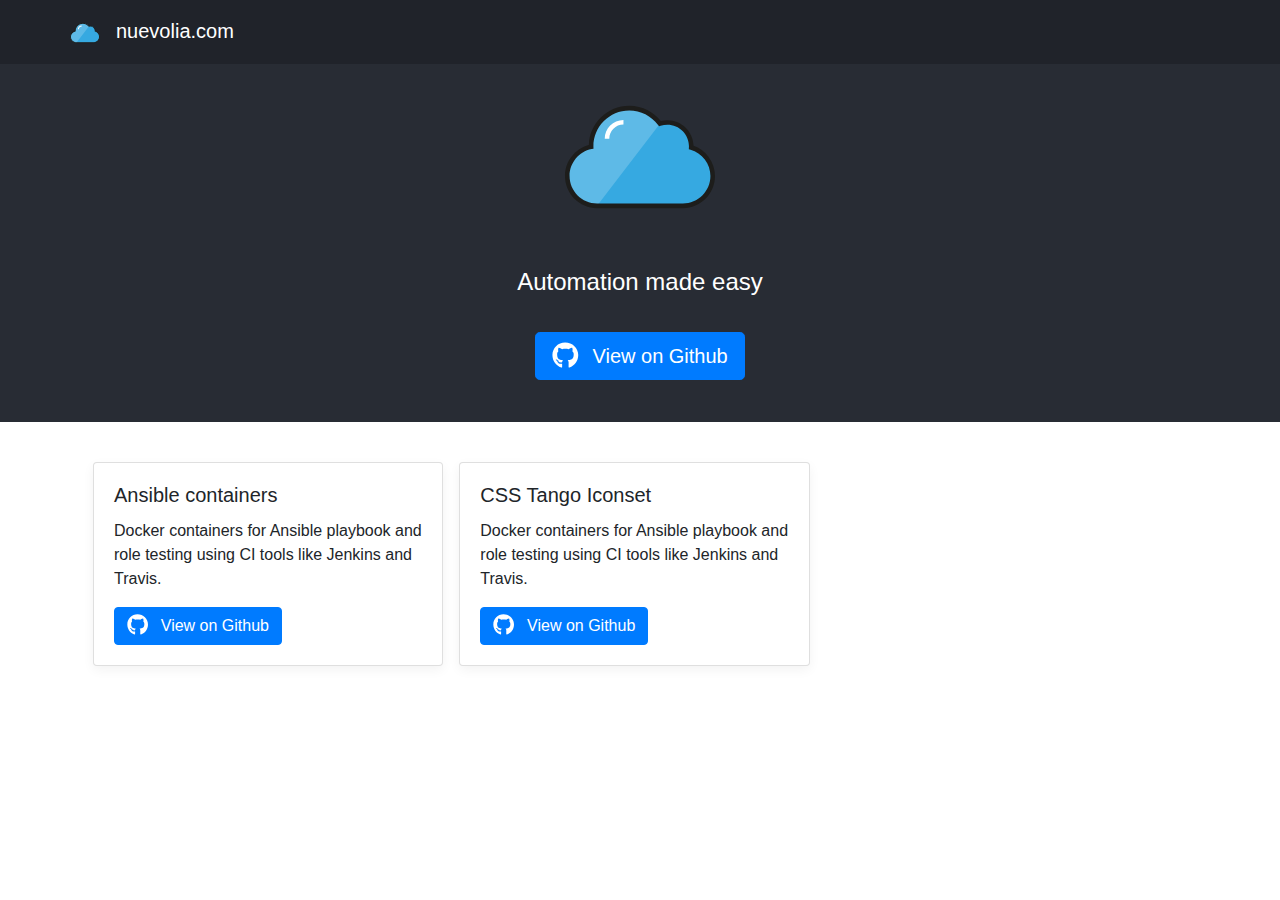
==== commit 1054a355: "Updates" ====
--- a/index.html
+++ b/index.html
@@ -4,8 +4,10 @@
  * Copyright 2011-2019 The Bootstrap Authors
  * Copyright 2011-2019 Twitter, Inc.
  * Licensed under MIT (https://github.com/twbs/bootstrap/blob/master/LICENSE)
- */:root{--blue:#007bff;--indigo:#6610f2;--purple:#6f42c1;--pink:#e83e8c;--red:#dc3545;--orange:#fd7e14;--yellow:#ffc107;--green:#28a745;--teal:#20c997;--cyan:#17a2b8;--white:#fff;--gray:#6c757d;--gray-dark:#343a40;--primary:#007bff;--secondary:#6c757d;--success:#28a745;--info:#17a2b8;--warning:#ffc107;--danger:#dc3545;--light:#f8f9fa;--dark:#343a40;--breakpoint-xs:0;--breakpoint-sm:576px;--breakpoint-md:768px;--breakpoint-lg:992px;--breakpoint-xl:1200px;--font-family-sans-serif:-apple-system,BlinkMacSystemFont,"Segoe UI",Roboto,"Helvetica Neue",Arial,"Noto Sans",sans-serif,"Apple Color Emoji","Segoe UI Emoji","Segoe UI Symbol","Noto Color Emoji";--font-family-monospace:SFMono-Regular,Menlo,Monaco,Consolas,"Liberation Mono","Courier New",monospace}*,:after,:before{box-sizing:border-box}html{font-family:sans-serif;line-height:1.15;-webkit-text-size-adjust:100%;-webkit-tap-highlight-color:rgba(0,0,0,0)}article,aside,figcaption,figure,footer,header,hgroup,main,nav,section{display:block}body{margin:0;font-family:-apple-system,BlinkMacSystemFont,Segoe UI,Roboto,Helvetica Neue,Arial,Noto Sans,sans-serif,Apple Color Emoji,Segoe UI Emoji,Segoe UI Symbol,Noto Color Emoji;font-size:1rem;font-weight:400;line-height:1.5;color:#212529;text-align:left;background-color:#fff}[tabindex="-1"]:focus{outline:0!important}hr{box-sizing:content-box;height:0;overflow:visible}h1,h2,h3,h4,h5,h6{margin-top:0;margin-bottom:.5rem}p{margin-top:0;margin-bottom:1rem}abbr[data-original-title],abbr[title]{text-decoration:underline;-webkit-text-decoration:underline dotted;text-decoration:underline dotted;cursor:help;border-bottom:0;-webkit-text-decoration-skip-ink:none;text-decoration-skip-ink:none}address{font-style:normal;line-height:inherit}address,dl,ol,ul{margin-bottom:1rem}dl,ol,ul{margin-top:0}ol ol,ol ul,ul ol,ul ul{margin-bottom:0}dt{font-weight:700}dd{margin-bottom:.5rem;margin-left:0}blockquote{margin:0 0 1rem}b,strong{font-weight:bolder}small{font-size:80%}sub,sup{position:relative;font-size:75%;line-height:0;vertical-align:baseline}sub{bottom:-.25em}sup{top:-.5em}a{color:#007bff;text-decoration:none;background-color:transparent}a:hover{color:#0056b3;text-decoration:underline}a:not([href]):not([tabindex]),a:not([href]):not([tabindex]):focus,a:not([href]):not([tabindex]):hover{color:inherit;text-decoration:none}a:not([href]):not([tabindex]):focus{outline:0}code,kbd,pre,samp{font-family:SFMono-Regular,Menlo,Monaco,Consolas,Liberation Mono,Courier New,monospace;font-size:1em}pre{margin-top:0;margin-bottom:1rem;overflow:auto}figure{margin:0 0 1rem}img{border-style:none}img,svg{vertical-align:middle}svg{overflow:hidden}table{border-collapse:collapse}caption{padding-top:.75rem;padding-bottom:.75rem;color:#6c757d;text-align:left;caption-side:bottom}th{text-align:inherit}label{display:inline-block;margin-bottom:.5rem}button{border-radius:0}button:focus{outline:1px dotted;outline:5px auto -webkit-focus-ring-color}button,input,optgroup,select,textarea{margin:0;font-family:inherit;font-size:inherit;line-height:inherit}button,input{overflow:visible}button,select{text-transform:none}select{word-wrap:normal}[type=button],[type=reset],[type=submit],button{-webkit-appearance:button}[type=button]:not(:disabled),[type=reset]:not(:disabled),[type=submit]:not(:disabled),button:not(:disabled){cursor:pointer}[type=button]::-moz-focus-inner,[type=reset]::-moz-focus-inner,[type=submit]::-moz-focus-inner,button::-moz-focus-inner{padding:0;border-style:none}input[type=checkbox],input[type=radio]{box-sizing:border-box;padding:0}input[type=date],input[type=datetime-local],input[type=month],input[type=time]{-webkit-appearance:listbox}textarea{overflow:auto;resize:vertical}fieldset{min-width:0;padding:0;margin:0;border:0}legend{display:block;width:100%;max-width:100%;padding:0;margin-bottom:.5rem;font-size:1.5rem;line-height:inherit;color:inherit;white-space:normal}progress{vertical-align:baseline}[type=number]::-webkit-inner-spin-button,[type=number]::-webkit-outer-spin-button{height:auto}[type=search]{outline-offset:-2px;-webkit-appearance:none}[type=search]::-webkit-search-decoration{-webkit-appearance:none}::-webkit-file-upload-button{font:inherit;-webkit-appearance:button}output{display:inline-block}summary{display:list-item;cursor:pointer}template{display:none}[hidden]{display:none!important}.h1,.h2,.h3,.h4,.h5,.h6,h1,h2,h3,h4,h5,h6{margin-bottom:.5rem;font-weight:500;line-height:1.2}.h1,h1{font-size:2.5rem}.h2,h2{font-size:2rem}.h3,h3{font-size:1.75rem}.h4,h4{font-size:1.5rem}.h5,h5{font-size:1.25rem}.h6,h6{font-size:1rem}.lead{font-size:1.25rem;font-weight:300}.display-1{font-size:6rem}.display-1,.display-2{font-weight:300;line-height:1.2}.display-2{font-size:5.5rem}.display-3{font-size:4.5rem}.display-3,.display-4{font-weight:300;line-height:1.2}.display-4{font-size:3.5rem}hr{margin-top:1rem;margin-bottom:1rem;border:0;border-top:1px solid rgba(0,0,0,.1)}.small,small{font-size:80%;font-weight:400}.mark,mark{padding:.2em;background-color:#fcf8e3}.list-inline,.list-unstyled{padding-left:0;list-style:none}.list-inline-item{display:inline-block}.list-inline-item:not(:last-child){margin-right:.5rem}.initialism{font-size:90%;text-transform:uppercase}.blockquote{margin-bottom:1rem;font-size:1.25rem}.blockquote-footer{display:block;font-size:80%;color:#6c757d}.blockquote-footer:before{content:"\2014\A0"}.img-fluid,.img-thumbnail{max-width:100%;height:auto}.img-thumbnail{padding:.25rem;background-color:#fff;border:1px solid #dee2e6;border-radius:.25rem}.figure{display:inline-block}.figure-img{margin-bottom:.5rem;line-height:1}.figure-caption{font-size:90%;color:#6c757d}code{font-size:87.5%;color:#e83e8c;word-break:break-word}a>code{color:inherit}kbd{padding:.2rem .4rem;font-size:87.5%;color:#fff;background-color:#212529;border-radius:.2rem}kbd kbd{padding:0;font-size:100%;font-weight:700}pre{display:block;font-size:87.5%;color:#212529}pre code{font-size:inherit;color:inherit;word-break:normal}.pre-scrollable{max-height:340px;overflow-y:scroll}.container{width:100%;padding-right:15px;padding-left:15px;margin-right:auto;margin-left:auto}@media (min-width:576px){.container{max-width:540px}}@media (min-width:768px){.container{max-width:720px}}@media (min-width:992px){.container{max-width:960px}}@media (min-width:1200px){.container{max-width:1140px}}.container-fluid{width:100%;padding-right:15px;padding-left:15px;margin-right:auto;margin-left:auto}.row{display:flex;flex-wrap:wrap;margin-right:-15px;margin-left:-15px}.no-gutters{margin-right:0;margin-left:0}.no-gutters>.col,.no-gutters>[class*=col-]{padding-right:0;padding-left:0}.col,.col-1,.col-2,.col-3,.col-4,.col-5,.col-6,.col-7,.col-8,.col-9,.col-10,.col-11,.col-12,.col-auto,.col-lg,.col-lg-1,.col-lg-2,.col-lg-3,.col-lg-4,.col-lg-5,.col-lg-6,.col-lg-7,.col-lg-8,.col-lg-9,.col-lg-10,.col-lg-11,.col-lg-12,.col-lg-auto,.col-md,.col-md-1,.col-md-2,.col-md-3,.col-md-4,.col-md-5,.col-md-6,.col-md-7,.col-md-8,.col-md-9,.col-md-10,.col-md-11,.col-md-12,.col-md-auto,.col-sm,.col-sm-1,.col-sm-2,.col-sm-3,.col-sm-4,.col-sm-5,.col-sm-6,.col-sm-7,.col-sm-8,.col-sm-9,.col-sm-10,.col-sm-11,.col-sm-12,.col-sm-auto,.col-xl,.col-xl-1,.col-xl-2,.col-xl-3,.col-xl-4,.col-xl-5,.col-xl-6,.col-xl-7,.col-xl-8,.col-xl-9,.col-xl-10,.col-xl-11,.col-xl-12,.col-xl-auto{position:relative;width:100%;padding-right:15px;padding-left:15px}.col{flex-basis:0;flex-grow:1;max-width:100%}.col-auto{flex:0 0 auto;width:auto;max-width:100%}.col-1{flex:0 0 8.33333333%;max-width:8.33333333%}.col-2{flex:0 0 16.66666667%;max-width:16.66666667%}.col-3{flex:0 0 25%;max-width:25%}.col-4{flex:0 0 33.33333333%;max-width:33.33333333%}.col-5{flex:0 0 41.66666667%;max-width:41.66666667%}.col-6{flex:0 0 50%;max-width:50%}.col-7{flex:0 0 58.33333333%;max-width:58.33333333%}.col-8{flex:0 0 66.66666667%;max-width:66.66666667%}.col-9{flex:0 0 75%;max-width:75%}.col-10{flex:0 0 83.33333333%;max-width:83.33333333%}.col-11{flex:0 0 91.66666667%;max-width:91.66666667%}.col-12{flex:0 0 100%;max-width:100%}.order-first{order:-1}.order-last{order:13}.order-0{order:0}.order-1{order:1}.order-2{order:2}.order-3{order:3}.order-4{order:4}.order-5{order:5}.order-6{order:6}.order-7{order:7}.order-8{order:8}.order-9{order:9}.order-10{order:10}.order-11{order:11}.order-12{order:12}.offset-1{margin-left:8.33333333%}.offset-2{margin-left:16.66666667%}.offset-3{margin-left:25%}.offset-4{margin-left:33.33333333%}.offset-5{margin-left:41.66666667%}.offset-6{margin-left:50%}.offset-7{margin-left:58.33333333%}.offset-8{margin-left:66.66666667%}.offset-9{margin-left:75%}.offset-10{margin-left:83.33333333%}.offset-11{margin-left:91.66666667%}@media (min-width:576px){.col-sm{flex-basis:0;flex-grow:1;max-width:100%}.col-sm-auto{flex:0 0 auto;width:auto;max-width:100%}.col-sm-1{flex:0 0 8.33333333%;max-width:8.33333333%}.col-sm-2{flex:0 0 16.66666667%;max-width:16.66666667%}.col-sm-3{flex:0 0 25%;max-width:25%}.col-sm-4{flex:0 0 33.33333333%;max-width:33.33333333%}.col-sm-5{flex:0 0 41.66666667%;max-width:41.66666667%}.col-sm-6{flex:0 0 50%;max-width:50%}.col-sm-7{flex:0 0 58.33333333%;max-width:58.33333333%}.col-sm-8{flex:0 0 66.66666667%;max-width:66.66666667%}.col-sm-9{flex:0 0 75%;max-width:75%}.col-sm-10{flex:0 0 83.33333333%;max-width:83.33333333%}.col-sm-11{flex:0 0 91.66666667%;max-width:91.66666667%}.col-sm-12{flex:0 0 100%;max-width:100%}.order-sm-first{order:-1}.order-sm-last{order:13}.order-sm-0{order:0}.order-sm-1{order:1}.order-sm-2{order:2}.order-sm-3{order:3}.order-sm-4{order:4}.order-sm-5{order:5}.order-sm-6{order:6}.order-sm-7{order:7}.order-sm-8{order:8}.order-sm-9{order:9}.order-sm-10{order:10}.order-sm-11{order:11}.order-sm-12{order:12}.offset-sm-0{margin-left:0}.offset-sm-1{margin-left:8.33333333%}.offset-sm-2{margin-left:16.66666667%}.offset-sm-3{margin-left:25%}.offset-sm-4{margin-left:33.33333333%}.offset-sm-5{margin-left:41.66666667%}.offset-sm-6{margin-left:50%}.offset-sm-7{margin-left:58.33333333%}.offset-sm-8{margin-left:66.66666667%}.offset-sm-9{margin-left:75%}.offset-sm-10{margin-left:83.33333333%}.offset-sm-11{margin-left:91.66666667%}}@media (min-width:768px){.col-md{flex-basis:0;flex-grow:1;max-width:100%}.col-md-auto{flex:0 0 auto;width:auto;max-width:100%}.col-md-1{flex:0 0 8.33333333%;max-width:8.33333333%}.col-md-2{flex:0 0 16.66666667%;max-width:16.66666667%}.col-md-3{flex:0 0 25%;max-width:25%}.col-md-4{flex:0 0 33.33333333%;max-width:33.33333333%}.col-md-5{flex:0 0 41.66666667%;max-width:41.66666667%}.col-md-6{flex:0 0 50%;max-width:50%}.col-md-7{flex:0 0 58.33333333%;max-width:58.33333333%}.col-md-8{flex:0 0 66.66666667%;max-width:66.66666667%}.col-md-9{flex:0 0 75%;max-width:75%}.col-md-10{flex:0 0 83.33333333%;max-width:83.33333333%}.col-md-11{flex:0 0 91.66666667%;max-width:91.66666667%}.col-md-12{flex:0 0 100%;max-width:100%}.order-md-first{order:-1}.order-md-last{order:13}.order-md-0{order:0}.order-md-1{order:1}.order-md-2{order:2}.order-md-3{order:3}.order-md-4{order:4}.order-md-5{order:5}.order-md-6{order:6}.order-md-7{order:7}.order-md-8{order:8}.order-md-9{order:9}.order-md-10{order:10}.order-md-11{order:11}.order-md-12{order:12}.offset-md-0{margin-left:0}.offset-md-1{margin-left:8.33333333%}.offset-md-2{margin-left:16.66666667%}.offset-md-3{margin-left:25%}.offset-md-4{margin-left:33.33333333%}.offset-md-5{margin-left:41.66666667%}.offset-md-6{margin-left:50%}.offset-md-7{margin-left:58.33333333%}.offset-md-8{margin-left:66.66666667%}.offset-md-9{margin-left:75%}.offset-md-10{margin-left:83.33333333%}.offset-md-11{margin-left:91.66666667%}}@media (min-width:992px){.col-lg{flex-basis:0;flex-grow:1;max-width:100%}.col-lg-auto{flex:0 0 auto;width:auto;max-width:100%}.col-lg-1{flex:0 0 8.33333333%;max-width:8.33333333%}.col-lg-2{flex:0 0 16.66666667%;max-width:16.66666667%}.col-lg-3{flex:0 0 25%;max-width:25%}.col-lg-4{flex:0 0 33.33333333%;max-width:33.33333333%}.col-lg-5{flex:0 0 41.66666667%;max-width:41.66666667%}.col-lg-6{flex:0 0 50%;max-width:50%}.col-lg-7{flex:0 0 58.33333333%;max-width:58.33333333%}.col-lg-8{flex:0 0 66.66666667%;max-width:66.66666667%}.col-lg-9{flex:0 0 75%;max-width:75%}.col-lg-10{flex:0 0 83.33333333%;max-width:83.33333333%}.col-lg-11{flex:0 0 91.66666667%;max-width:91.66666667%}.col-lg-12{flex:0 0 100%;max-width:100%}.order-lg-first{order:-1}.order-lg-last{order:13}.order-lg-0{order:0}.order-lg-1{order:1}.order-lg-2{order:2}.order-lg-3{order:3}.order-lg-4{order:4}.order-lg-5{order:5}.order-lg-6{order:6}.order-lg-7{order:7}.order-lg-8{order:8}.order-lg-9{order:9}.order-lg-10{order:10}.order-lg-11{order:11}.order-lg-12{order:12}.offset-lg-0{margin-left:0}.offset-lg-1{margin-left:8.33333333%}.offset-lg-2{margin-left:16.66666667%}.offset-lg-3{margin-left:25%}.offset-lg-4{margin-left:33.33333333%}.offset-lg-5{margin-left:41.66666667%}.offset-lg-6{margin-left:50%}.offset-lg-7{margin-left:58.33333333%}.offset-lg-8{margin-left:66.66666667%}.offset-lg-9{margin-left:75%}.offset-lg-10{margin-left:83.33333333%}.offset-lg-11{margin-left:91.66666667%}}@media (min-width:1200px){.col-xl{flex-basis:0;flex-grow:1;max-width:100%}.col-xl-auto{flex:0 0 auto;width:auto;max-width:100%}.col-xl-1{flex:0 0 8.33333333%;max-width:8.33333333%}.col-xl-2{flex:0 0 16.66666667%;max-width:16.66666667%}.col-xl-3{flex:0 0 25%;max-width:25%}.col-xl-4{flex:0 0 33.33333333%;max-width:33.33333333%}.col-xl-5{flex:0 0 41.66666667%;max-width:41.66666667%}.col-xl-6{flex:0 0 50%;max-width:50%}.col-xl-7{flex:0 0 58.33333333%;max-width:58.33333333%}.col-xl-8{flex:0 0 66.66666667%;max-width:66.66666667%}.col-xl-9{flex:0 0 75%;max-width:75%}.col-xl-10{flex:0 0 83.33333333%;max-width:83.33333333%}.col-xl-11{flex:0 0 91.66666667%;max-width:91.66666667%}.col-xl-12{flex:0 0 100%;max-width:100%}.order-xl-first{order:-1}.order-xl-last{order:13}.order-xl-0{order:0}.order-xl-1{order:1}.order-xl-2{order:2}.order-xl-3{order:3}.order-xl-4{order:4}.order-xl-5{order:5}.order-xl-6{order:6}.order-xl-7{order:7}.order-xl-8{order:8}.order-xl-9{order:9}.order-xl-10{order:10}.order-xl-11{order:11}.order-xl-12{order:12}.offset-xl-0{margin-left:0}.offset-xl-1{margin-left:8.33333333%}.offset-xl-2{margin-left:16.66666667%}.offset-xl-3{margin-left:25%}.offset-xl-4{margin-left:33.33333333%}.offset-xl-5{margin-left:41.66666667%}.offset-xl-6{margin-left:50%}.offset-xl-7{margin-left:58.33333333%}.offset-xl-8{margin-left:66.66666667%}.offset-xl-9{margin-left:75%}.offset-xl-10{margin-left:83.33333333%}.offset-xl-11{margin-left:91.66666667%}}.table{width:100%;margin-bottom:1rem;color:#212529}.table td,.table th{padding:.75rem;vertical-align:top;border-top:1px solid #dee2e6}.table thead th{vertical-align:bottom;border-bottom:2px solid #dee2e6}.table tbody+tbody{border-top:2px solid #dee2e6}.table-sm td,.table-sm th{padding:.3rem}.table-bordered,.table-bordered td,.table-bordered th{border:1px solid #dee2e6}.table-bordered thead td,.table-bordered thead th{border-bottom-width:2px}.table-borderless tbody+tbody,.table-borderless td,.table-borderless th,.table-borderless thead th{border:0}.table-striped tbody tr:nth-of-type(odd){background-color:rgba(0,0,0,.05)}.table-hover tbody tr:hover{color:#212529;background-color:rgba(0,0,0,.075)}.table-primary,.table-primary>td,.table-primary>th{background-color:#b8daff}.table-primary tbody+tbody,.table-primary td,.table-primary th,.table-primary thead th{border-color:#7abaff}.table-hover .table-primary:hover,.table-hover .table-primary:hover>td,.table-hover .table-primary:hover>th{background-color:#9fcdff}.table-secondary,.table-secondary>td,.table-secondary>th{background-color:#d6d8db}.table-secondary tbody+tbody,.table-secondary td,.table-secondary th,.table-secondary thead th{border-color:#b3b7bb}.table-hover .table-secondary:hover,.table-hover .table-secondary:hover>td,.table-hover .table-secondary:hover>th{background-color:#c8cbcf}.table-success,.table-success>td,.table-success>th{background-color:#c3e6cb}.table-success tbody+tbody,.table-success td,.table-success th,.table-success thead th{border-color:#8fd19e}.table-hover .table-success:hover,.table-hover .table-success:hover>td,.table-hover .table-success:hover>th{background-color:#b1dfbb}.table-info,.table-info>td,.table-info>th{background-color:#bee5eb}.table-info tbody+tbody,.table-info td,.table-info th,.table-info thead th{border-color:#86cfda}.table-hover .table-info:hover,.table-hover .table-info:hover>td,.table-hover .table-info:hover>th{background-color:#abdde5}.table-warning,.table-warning>td,.table-warning>th{background-color:#ffeeba}.table-warning tbody+tbody,.table-warning td,.table-warning th,.table-warning thead th{border-color:#ffdf7e}.table-hover .table-warning:hover,.table-hover .table-warning:hover>td,.table-hover .table-warning:hover>th{background-color:#ffe8a1}.table-danger,.table-danger>td,.table-danger>th{background-color:#f5c6cb}.table-danger tbody+tbody,.table-danger td,.table-danger th,.table-danger thead th{border-color:#ed969e}.table-hover .table-danger:hover,.table-hover .table-danger:hover>td,.table-hover .table-danger:hover>th{background-color:#f1b0b7}.table-light,.table-light>td,.table-light>th{background-color:#fdfdfe}.table-light tbody+tbody,.table-light td,.table-light th,.table-light thead th{border-color:#fbfcfc}.table-hover .table-light:hover,.table-hover .table-light:hover>td,.table-hover .table-light:hover>th{background-color:#ececf6}.table-dark,.table-dark>td,.table-dark>th{background-color:#c6c8ca}.table-dark tbody+tbody,.table-dark td,.table-dark th,.table-dark thead th{border-color:#95999c}.table-hover .table-dark:hover,.table-hover .table-dark:hover>td,.table-hover .table-dark:hover>th{background-color:#b9bbbe}.table-active,.table-active>td,.table-active>th,.table-hover .table-active:hover,.table-hover .table-active:hover>td,.table-hover .table-active:hover>th{background-color:rgba(0,0,0,.075)}.table .thead-dark th{color:#fff;background-color:#343a40;border-color:#454d55}.table .thead-light th{color:#495057;background-color:#e9ecef;border-color:#dee2e6}.table-dark{color:#fff;background-color:#343a40}.table-dark td,.table-dark th,.table-dark thead th{border-color:#454d55}.table-dark.table-bordered{border:0}.table-dark.table-striped tbody tr:nth-of-type(odd){background-color:hsla(0,0%,100%,.05)}.table-dark.table-hover tbody tr:hover{color:#fff;background-color:hsla(0,0%,100%,.075)}@media (max-width:575.98px){.table-responsive-sm{display:block;width:100%;overflow-x:auto;-webkit-overflow-scrolling:touch}.table-responsive-sm>.table-bordered{border:0}}@media (max-width:767.98px){.table-responsive-md{display:block;width:100%;overflow-x:auto;-webkit-overflow-scrolling:touch}.table-responsive-md>.table-bordered{border:0}}@media (max-width:991.98px){.table-responsive-lg{display:block;width:100%;overflow-x:auto;-webkit-overflow-scrolling:touch}.table-responsive-lg>.table-bordered{border:0}}@media (max-width:1199.98px){.table-responsive-xl{display:block;width:100%;overflow-x:auto;-webkit-overflow-scrolling:touch}.table-responsive-xl>.table-bordered{border:0}}.table-responsive{display:block;width:100%;overflow-x:auto;-webkit-overflow-scrolling:touch}.table-responsive>.table-bordered{border:0}.form-control{display:block;width:100%;height:calc(1.5em + .75rem + 2px);padding:.375rem .75rem;font-size:1rem;font-weight:400;line-height:1.5;color:#495057;background-color:#fff;background-clip:padding-box;border:1px solid #ced4da;border-radius:.25rem;-webkit-transition:border-color .15s ease-in-out,box-shadow .15s ease-in-out;transition:border-color .15s ease-in-out,box-shadow .15s ease-in-out}@media (prefers-reduced-motion:reduce){.form-control{-webkit-transition:none;transition:none}}.form-control::-ms-expand{background-color:transparent;border:0}.form-control:focus{color:#495057;background-color:#fff;border-color:#80bdff;outline:0;box-shadow:0 0 0 .2rem rgba(0,123,255,.25)}.form-control::-webkit-input-placeholder{color:#6c757d;opacity:1}.form-control::-moz-placeholder{color:#6c757d;opacity:1}.form-control:-ms-input-placeholder{color:#6c757d;opacity:1}.form-control::-ms-input-placeholder{color:#6c757d;opacity:1}.form-control::placeholder{color:#6c757d;opacity:1}.form-control:disabled,.form-control[readonly]{background-color:#e9ecef;opacity:1}select.form-control:focus::-ms-value{color:#495057;background-color:#fff}.form-control-file,.form-control-range{display:block;width:100%}.col-form-label{padding-top:calc(.375rem + 1px);padding-bottom:calc(.375rem + 1px);margin-bottom:0;font-size:inherit;line-height:1.5}.col-form-label-lg{padding-top:calc(.5rem + 1px);padding-bottom:calc(.5rem + 1px);font-size:1.25rem;line-height:1.5}.col-form-label-sm{padding-top:calc(.25rem + 1px);padding-bottom:calc(.25rem + 1px);font-size:.875rem;line-height:1.5}.form-control-plaintext{display:block;width:100%;padding-top:.375rem;padding-bottom:.375rem;margin-bottom:0;line-height:1.5;color:#212529;background-color:transparent;border:solid transparent;border-width:1px 0}.form-control-plaintext.form-control-lg,.form-control-plaintext.form-control-sm{padding-right:0;padding-left:0}.form-control-sm{height:calc(1.5em + .5rem + 2px);padding:.25rem .5rem;font-size:.875rem;line-height:1.5;border-radius:.2rem}.form-control-lg{height:calc(1.5em + 1rem + 2px);padding:.5rem 1rem;font-size:1.25rem;line-height:1.5;border-radius:.3rem}select.form-control[multiple],select.form-control[size],textarea.form-control{height:auto}.form-group{margin-bottom:1rem}.form-text{display:block;margin-top:.25rem}.form-row{display:flex;flex-wrap:wrap;margin-right:-5px;margin-left:-5px}.form-row>.col,.form-row>[class*=col-]{padding-right:5px;padding-left:5px}.form-check{position:relative;display:block;padding-left:1.25rem}.form-check-input{position:absolute;margin-top:.3rem;margin-left:-1.25rem}.form-check-input:disabled~.form-check-label{color:#6c757d}.form-check-label{margin-bottom:0}.form-check-inline{display:inline-flex;align-items:center;padding-left:0;margin-right:.75rem}.form-check-inline .form-check-input{position:static;margin-top:0;margin-right:.3125rem;margin-left:0}.valid-feedback{display:none;width:100%;margin-top:.25rem;font-size:80%;color:#28a745}.valid-tooltip{position:absolute;top:100%;z-index:5;display:none;max-width:100%;padding:.25rem .5rem;margin-top:.1rem;font-size:.875rem;line-height:1.5;color:#fff;background-color:rgba(40,167,69,.9);border-radius:.25rem}.form-control.is-valid,.was-validated .form-control:valid{border-color:#28a745;padding-right:calc(1.5em + .75rem);background-image:url("data:image/svg+xml;charset=utf-8,%3Csvg xmlns='http://www.w3.org/2000/svg' viewBox='0 0 8 8'%3E%3Cpath fill='%2328a745' d='M2.3 6.73L.6 4.53c-.4-1.04.46-1.4 1.1-.8l1.1 1.4 3.4-3.8c.6-.63 1.6-.27 1.2.7l-4 4.6c-.43.5-.8.4-1.1.1z'/%3E%3C/svg%3E");background-repeat:no-repeat;background-position:100% calc(.375em + .1875rem);background-size:calc(.75em + .375rem) calc(.75em + .375rem)}.form-control.is-valid:focus,.was-validated .form-control:valid:focus{border-color:#28a745;box-shadow:0 0 0 .2rem rgba(40,167,69,.25)}.form-control.is-valid~.valid-feedback,.form-control.is-valid~.valid-tooltip,.was-validated .form-control:valid~.valid-feedback,.was-validated .form-control:valid~.valid-tooltip{display:block}.was-validated textarea.form-control:valid,textarea.form-control.is-valid{padding-right:calc(1.5em + .75rem);background-position:top calc(.375em + .1875rem) right calc(.375em + .1875rem)}.custom-select.is-valid,.was-validated .custom-select:valid{border-color:#28a745;padding-right:calc((3em + 2.25rem)/4 + 1.75rem);background:url("data:image/svg+xml;charset=utf-8,%3Csvg xmlns='http://www.w3.org/2000/svg' viewBox='0 0 4 5'%3E%3Cpath fill='%23343a40' d='M2 0L0 2h4zm0 5L0 3h4z'/%3E%3C/svg%3E") no-repeat right .75rem center/8px 10px,url("data:image/svg+xml;charset=utf-8,%3Csvg xmlns='http://www.w3.org/2000/svg' viewBox='0 0 8 8'%3E%3Cpath fill='%2328a745' d='M2.3 6.73L.6 4.53c-.4-1.04.46-1.4 1.1-.8l1.1 1.4 3.4-3.8c.6-.63 1.6-.27 1.2.7l-4 4.6c-.43.5-.8.4-1.1.1z'/%3E%3C/svg%3E") #fff no-repeat center right 1.75rem/calc(.75em + .375rem) calc(.75em + .375rem)}.custom-select.is-valid:focus,.was-validated .custom-select:valid:focus{border-color:#28a745;box-shadow:0 0 0 .2rem rgba(40,167,69,.25)}.custom-select.is-valid~.valid-feedback,.custom-select.is-valid~.valid-tooltip,.form-control-file.is-valid~.valid-feedback,.form-control-file.is-valid~.valid-tooltip,.was-validated .custom-select:valid~.valid-feedback,.was-validated .custom-select:valid~.valid-tooltip,.was-validated .form-control-file:valid~.valid-feedback,.was-validated .form-control-file:valid~.valid-tooltip{display:block}.form-check-input.is-valid~.form-check-label,.was-validated .form-check-input:valid~.form-check-label{color:#28a745}.form-check-input.is-valid~.valid-feedback,.form-check-input.is-valid~.valid-tooltip,.was-validated .form-check-input:valid~.valid-feedback,.was-validated .form-check-input:valid~.valid-tooltip{display:block}.custom-control-input.is-valid~.custom-control-label,.was-validated .custom-control-input:valid~.custom-control-label{color:#28a745}.custom-control-input.is-valid~.custom-control-label:before,.was-validated .custom-control-input:valid~.custom-control-label:before{border-color:#28a745}.custom-control-input.is-valid~.valid-feedback,.custom-control-input.is-valid~.valid-tooltip,.was-validated .custom-control-input:valid~.valid-feedback,.was-validated .custom-control-input:valid~.valid-tooltip{display:block}.custom-control-input.is-valid:checked~.custom-control-label:before,.was-validated .custom-control-input:valid:checked~.custom-control-label:before{border-color:#34ce57;background-color:#34ce57}.custom-control-input.is-valid:focus~.custom-control-label:before,.was-validated .custom-control-input:valid:focus~.custom-control-label:before{box-shadow:0 0 0 .2rem rgba(40,167,69,.25)}.custom-control-input.is-valid:focus:not(:checked)~.custom-control-label:before,.custom-file-input.is-valid~.custom-file-label,.was-validated .custom-control-input:valid:focus:not(:checked)~.custom-control-label:before,.was-validated .custom-file-input:valid~.custom-file-label{border-color:#28a745}.custom-file-input.is-valid~.valid-feedback,.custom-file-input.is-valid~.valid-tooltip,.was-validated .custom-file-input:valid~.valid-feedback,.was-validated .custom-file-input:valid~.valid-tooltip{display:block}.custom-file-input.is-valid:focus~.custom-file-label,.was-validated .custom-file-input:valid:focus~.custom-file-label{border-color:#28a745;box-shadow:0 0 0 .2rem rgba(40,167,69,.25)}.invalid-feedback{display:none;width:100%;margin-top:.25rem;font-size:80%;color:#dc3545}.invalid-tooltip{position:absolute;top:100%;z-index:5;display:none;max-width:100%;padding:.25rem .5rem;margin-top:.1rem;font-size:.875rem;line-height:1.5;color:#fff;background-color:rgba(220,53,69,.9);border-radius:.25rem}.form-control.is-invalid,.was-validated .form-control:invalid{border-color:#dc3545;padding-right:calc(1.5em + .75rem);background-image:url("data:image/svg+xml;charset=utf-8,%3Csvg xmlns='http://www.w3.org/2000/svg' fill='%23dc3545' viewBox='-2 -2 7 7'%3E%3Cpath stroke='%23dc3545' d='M0 0l3 3m0-3L0 3'/%3E%3Ccircle r='.5'/%3E%3Ccircle cx='3' r='.5'/%3E%3Ccircle cy='3' r='.5'/%3E%3Ccircle cx='3' cy='3' r='.5'/%3E%3C/svg%3E");background-repeat:no-repeat;background-position:100% calc(.375em + .1875rem);background-size:calc(.75em + .375rem) calc(.75em + .375rem)}.form-control.is-invalid:focus,.was-validated .form-control:invalid:focus{border-color:#dc3545;box-shadow:0 0 0 .2rem rgba(220,53,69,.25)}.form-control.is-invalid~.invalid-feedback,.form-control.is-invalid~.invalid-tooltip,.was-validated .form-control:invalid~.invalid-feedback,.was-validated .form-control:invalid~.invalid-tooltip{display:block}.was-validated textarea.form-control:invalid,textarea.form-control.is-invalid{padding-right:calc(1.5em + .75rem);background-position:top calc(.375em + .1875rem) right calc(.375em + .1875rem)}.custom-select.is-invalid,.was-validated .custom-select:invalid{border-color:#dc3545;padding-right:calc((3em + 2.25rem)/4 + 1.75rem);background:url("data:image/svg+xml;charset=utf-8,%3Csvg xmlns='http://www.w3.org/2000/svg' viewBox='0 0 4 5'%3E%3Cpath fill='%23343a40' d='M2 0L0 2h4zm0 5L0 3h4z'/%3E%3C/svg%3E") no-repeat right .75rem center/8px 10px,url("data:image/svg+xml;charset=utf-8,%3Csvg xmlns='http://www.w3.org/2000/svg' fill='%23dc3545' viewBox='-2 -2 7 7'%3E%3Cpath stroke='%23dc3545' d='M0 0l3 3m0-3L0 3'/%3E%3Ccircle r='.5'/%3E%3Ccircle cx='3' r='.5'/%3E%3Ccircle cy='3' r='.5'/%3E%3Ccircle cx='3' cy='3' r='.5'/%3E%3C/svg%3E") #fff no-repeat center right 1.75rem/calc(.75em + .375rem) calc(.75em + .375rem)}.custom-select.is-invalid:focus,.was-validated .custom-select:invalid:focus{border-color:#dc3545;box-shadow:0 0 0 .2rem rgba(220,53,69,.25)}.custom-select.is-invalid~.invalid-feedback,.custom-select.is-invalid~.invalid-tooltip,.form-control-file.is-invalid~.invalid-feedback,.form-control-file.is-invalid~.invalid-tooltip,.was-validated .custom-select:invalid~.invalid-feedback,.was-validated .custom-select:invalid~.invalid-tooltip,.was-validated .form-control-file:invalid~.invalid-feedback,.was-validated .form-control-file:invalid~.invalid-tooltip{display:block}.form-check-input.is-invalid~.form-check-label,.was-validated .form-check-input:invalid~.form-check-label{color:#dc3545}.form-check-input.is-invalid~.invalid-feedback,.form-check-input.is-invalid~.invalid-tooltip,.was-validated .form-check-input:invalid~.invalid-feedback,.was-validated .form-check-input:invalid~.invalid-tooltip{display:block}.custom-control-input.is-invalid~.custom-control-label,.was-validated .custom-control-input:invalid~.custom-control-label{color:#dc3545}.custom-control-input.is-invalid~.custom-control-label:before,.was-validated .custom-control-input:invalid~.custom-control-label:before{border-color:#dc3545}.custom-control-input.is-invalid~.invalid-feedback,.custom-control-input.is-invalid~.invalid-tooltip,.was-validated .custom-control-input:invalid~.invalid-feedback,.was-validated .custom-control-input:invalid~.invalid-tooltip{display:block}.custom-control-input.is-invalid:checked~.custom-control-label:before,.was-validated .custom-control-input:invalid:checked~.custom-control-label:before{border-color:#e4606d;background-color:#e4606d}.custom-control-input.is-invalid:focus~.custom-control-label:before,.was-validated .custom-control-input:invalid:focus~.custom-control-label:before{box-shadow:0 0 0 .2rem rgba(220,53,69,.25)}.custom-control-input.is-invalid:focus:not(:checked)~.custom-control-label:before,.custom-file-input.is-invalid~.custom-file-label,.was-validated .custom-control-input:invalid:focus:not(:checked)~.custom-control-label:before,.was-validated .custom-file-input:invalid~.custom-file-label{border-color:#dc3545}.custom-file-input.is-invalid~.invalid-feedback,.custom-file-input.is-invalid~.invalid-tooltip,.was-validated .custom-file-input:invalid~.invalid-feedback,.was-validated .custom-file-input:invalid~.invalid-tooltip{display:block}.custom-file-input.is-invalid:focus~.custom-file-label,.was-validated .custom-file-input:invalid:focus~.custom-file-label{border-color:#dc3545;box-shadow:0 0 0 .2rem rgba(220,53,69,.25)}.form-inline{display:flex;flex-flow:row wrap;align-items:center}.form-inline .form-check{width:100%}@media (min-width:576px){.form-inline label{justify-content:center}.form-inline .form-group,.form-inline label{display:flex;align-items:center;margin-bottom:0}.form-inline .form-group{flex:0 0 auto;flex-flow:row wrap}.form-inline .form-control{display:inline-block;width:auto;vertical-align:middle}.form-inline .form-control-plaintext{display:inline-block}.form-inline .custom-select,.form-inline .input-group{width:auto}.form-inline .form-check{display:flex;align-items:center;justify-content:center;width:auto;padding-left:0}.form-inline .form-check-input{position:relative;flex-shrink:0;margin-top:0;margin-right:.25rem;margin-left:0}.form-inline .custom-control{align-items:center;justify-content:center}.form-inline .custom-control-label{margin-bottom:0}}.btn{display:inline-block;font-weight:400;color:#212529;text-align:center;vertical-align:middle;-webkit-user-select:none;-moz-user-select:none;-ms-user-select:none;user-select:none;background-color:transparent;border:1px solid transparent;padding:.375rem .75rem;font-size:1rem;line-height:1.5;border-radius:.25rem;-webkit-transition:color .15s ease-in-out,background-color .15s ease-in-out,border-color .15s ease-in-out,box-shadow .15s ease-in-out;transition:color .15s ease-in-out,background-color .15s ease-in-out,border-color .15s ease-in-out,box-shadow .15s ease-in-out}@media (prefers-reduced-motion:reduce){.btn{-webkit-transition:none;transition:none}}.btn:hover{color:#212529;text-decoration:none}.btn.focus,.btn:focus{outline:0;box-shadow:0 0 0 .2rem rgba(0,123,255,.25)}.btn.disabled,.btn:disabled{opacity:.65}a.btn.disabled,fieldset:disabled a.btn{pointer-events:none}.btn-primary{color:#fff;background-color:#007bff;border-color:#007bff}.btn-primary:hover{color:#fff;background-color:#0069d9;border-color:#0062cc}.btn-primary.focus,.btn-primary:focus{box-shadow:0 0 0 .2rem rgba(38,143,255,.5)}.btn-primary.disabled,.btn-primary:disabled{color:#fff;background-color:#007bff;border-color:#007bff}.btn-primary:not(:disabled):not(.disabled).active,.btn-primary:not(:disabled):not(.disabled):active,.show>.btn-primary.dropdown-toggle{color:#fff;background-color:#0062cc;border-color:#005cbf}.btn-primary:not(:disabled):not(.disabled).active:focus,.btn-primary:not(:disabled):not(.disabled):active:focus,.show>.btn-primary.dropdown-toggle:focus{box-shadow:0 0 0 .2rem rgba(38,143,255,.5)}.btn-secondary{color:#fff;background-color:#6c757d;border-color:#6c757d}.btn-secondary:hover{color:#fff;background-color:#5a6268;border-color:#545b62}.btn-secondary.focus,.btn-secondary:focus{box-shadow:0 0 0 .2rem rgba(130,138,145,.5)}.btn-secondary.disabled,.btn-secondary:disabled{color:#fff;background-color:#6c757d;border-color:#6c757d}.btn-secondary:not(:disabled):not(.disabled).active,.btn-secondary:not(:disabled):not(.disabled):active,.show>.btn-secondary.dropdown-toggle{color:#fff;background-color:#545b62;border-color:#4e555b}.btn-secondary:not(:disabled):not(.disabled).active:focus,.btn-secondary:not(:disabled):not(.disabled):active:focus,.show>.btn-secondary.dropdown-toggle:focus{box-shadow:0 0 0 .2rem rgba(130,138,145,.5)}.btn-success{color:#fff;background-color:#28a745;border-color:#28a745}.btn-success:hover{color:#fff;background-color:#218838;border-color:#1e7e34}.btn-success.focus,.btn-success:focus{box-shadow:0 0 0 .2rem rgba(72,180,97,.5)}.btn-success.disabled,.btn-success:disabled{color:#fff;background-color:#28a745;border-color:#28a745}.btn-success:not(:disabled):not(.disabled).active,.btn-success:not(:disabled):not(.disabled):active,.show>.btn-success.dropdown-toggle{color:#fff;background-color:#1e7e34;border-color:#1c7430}.btn-success:not(:disabled):not(.disabled).active:focus,.btn-success:not(:disabled):not(.disabled):active:focus,.show>.btn-success.dropdown-toggle:focus{box-shadow:0 0 0 .2rem rgba(72,180,97,.5)}.btn-info{color:#fff;background-color:#17a2b8;border-color:#17a2b8}.btn-info:hover{color:#fff;background-color:#138496;border-color:#117a8b}.btn-info.focus,.btn-info:focus{box-shadow:0 0 0 .2rem rgba(58,176,195,.5)}.btn-info.disabled,.btn-info:disabled{color:#fff;background-color:#17a2b8;border-color:#17a2b8}.btn-info:not(:disabled):not(.disabled).active,.btn-info:not(:disabled):not(.disabled):active,.show>.btn-info.dropdown-toggle{color:#fff;background-color:#117a8b;border-color:#10707f}.btn-info:not(:disabled):not(.disabled).active:focus,.btn-info:not(:disabled):not(.disabled):active:focus,.show>.btn-info.dropdown-toggle:focus{box-shadow:0 0 0 .2rem rgba(58,176,195,.5)}.btn-warning{color:#212529;background-color:#ffc107;border-color:#ffc107}.btn-warning:hover{color:#212529;background-color:#e0a800;border-color:#d39e00}.btn-warning.focus,.btn-warning:focus{box-shadow:0 0 0 .2rem rgba(222,170,12,.5)}.btn-warning.disabled,.btn-warning:disabled{color:#212529;background-color:#ffc107;border-color:#ffc107}.btn-warning:not(:disabled):not(.disabled).active,.btn-warning:not(:disabled):not(.disabled):active,.show>.btn-warning.dropdown-toggle{color:#212529;background-color:#d39e00;border-color:#c69500}.btn-warning:not(:disabled):not(.disabled).active:focus,.btn-warning:not(:disabled):not(.disabled):active:focus,.show>.btn-warning.dropdown-toggle:focus{box-shadow:0 0 0 .2rem rgba(222,170,12,.5)}.btn-danger{color:#fff;background-color:#dc3545;border-color:#dc3545}.btn-danger:hover{color:#fff;background-color:#c82333;border-color:#bd2130}.btn-danger.focus,.btn-danger:focus{box-shadow:0 0 0 .2rem rgba(225,83,97,.5)}.btn-danger.disabled,.btn-danger:disabled{color:#fff;background-color:#dc3545;border-color:#dc3545}.btn-danger:not(:disabled):not(.disabled).active,.btn-danger:not(:disabled):not(.disabled):active,.show>.btn-danger.dropdown-toggle{color:#fff;background-color:#bd2130;border-color:#b21f2d}.btn-danger:not(:disabled):not(.disabled).active:focus,.btn-danger:not(:disabled):not(.disabled):active:focus,.show>.btn-danger.dropdown-toggle:focus{box-shadow:0 0 0 .2rem rgba(225,83,97,.5)}.btn-light{color:#212529;background-color:#f8f9fa;border-color:#f8f9fa}.btn-light:hover{color:#212529;background-color:#e2e6ea;border-color:#dae0e5}.btn-light.focus,.btn-light:focus{box-shadow:0 0 0 .2rem rgba(216,217,219,.5)}.btn-light.disabled,.btn-light:disabled{color:#212529;background-color:#f8f9fa;border-color:#f8f9fa}.btn-light:not(:disabled):not(.disabled).active,.btn-light:not(:disabled):not(.disabled):active,.show>.btn-light.dropdown-toggle{color:#212529;background-color:#dae0e5;border-color:#d3d9df}.btn-light:not(:disabled):not(.disabled).active:focus,.btn-light:not(:disabled):not(.disabled):active:focus,.show>.btn-light.dropdown-toggle:focus{box-shadow:0 0 0 .2rem rgba(216,217,219,.5)}.btn-dark{color:#fff;background-color:#343a40;border-color:#343a40}.btn-dark:hover{color:#fff;background-color:#23272b;border-color:#1d2124}.btn-dark.focus,.btn-dark:focus{box-shadow:0 0 0 .2rem rgba(82,88,93,.5)}.btn-dark.disabled,.btn-dark:disabled{color:#fff;background-color:#343a40;border-color:#343a40}.btn-dark:not(:disabled):not(.disabled).active,.btn-dark:not(:disabled):not(.disabled):active,.show>.btn-dark.dropdown-toggle{color:#fff;background-color:#1d2124;border-color:#171a1d}.btn-dark:not(:disabled):not(.disabled).active:focus,.btn-dark:not(:disabled):not(.disabled):active:focus,.show>.btn-dark.dropdown-toggle:focus{box-shadow:0 0 0 .2rem rgba(82,88,93,.5)}.btn-outline-primary{color:#007bff;border-color:#007bff}.btn-outline-primary:hover{color:#fff;background-color:#007bff;border-color:#007bff}.btn-outline-primary.focus,.btn-outline-primary:focus{box-shadow:0 0 0 .2rem rgba(0,123,255,.5)}.btn-outline-primary.disabled,.btn-outline-primary:disabled{color:#007bff;background-color:transparent}.btn-outline-primary:not(:disabled):not(.disabled).active,.btn-outline-primary:not(:disabled):not(.disabled):active,.show>.btn-outline-primary.dropdown-toggle{color:#fff;background-color:#007bff;border-color:#007bff}.btn-outline-primary:not(:disabled):not(.disabled).active:focus,.btn-outline-primary:not(:disabled):not(.disabled):active:focus,.show>.btn-outline-primary.dropdown-toggle:focus{box-shadow:0 0 0 .2rem rgba(0,123,255,.5)}.btn-outline-secondary{color:#6c757d;border-color:#6c757d}.btn-outline-secondary:hover{color:#fff;background-color:#6c757d;border-color:#6c757d}.btn-outline-secondary.focus,.btn-outline-secondary:focus{box-shadow:0 0 0 .2rem rgba(108,117,125,.5)}.btn-outline-secondary.disabled,.btn-outline-secondary:disabled{color:#6c757d;background-color:transparent}.btn-outline-secondary:not(:disabled):not(.disabled).active,.btn-outline-secondary:not(:disabled):not(.disabled):active,.show>.btn-outline-secondary.dropdown-toggle{color:#fff;background-color:#6c757d;border-color:#6c757d}.btn-outline-secondary:not(:disabled):not(.disabled).active:focus,.btn-outline-secondary:not(:disabled):not(.disabled):active:focus,.show>.btn-outline-secondary.dropdown-toggle:focus{box-shadow:0 0 0 .2rem rgba(108,117,125,.5)}.btn-outline-success{color:#28a745;border-color:#28a745}.btn-outline-success:hover{color:#fff;background-color:#28a745;border-color:#28a745}.btn-outline-success.focus,.btn-outline-success:focus{box-shadow:0 0 0 .2rem rgba(40,167,69,.5)}.btn-outline-success.disabled,.btn-outline-success:disabled{color:#28a745;background-color:transparent}.btn-outline-success:not(:disabled):not(.disabled).active,.btn-outline-success:not(:disabled):not(.disabled):active,.show>.btn-outline-success.dropdown-toggle{color:#fff;background-color:#28a745;border-color:#28a745}.btn-outline-success:not(:disabled):not(.disabled).active:focus,.btn-outline-success:not(:disabled):not(.disabled):active:focus,.show>.btn-outline-success.dropdown-toggle:focus{box-shadow:0 0 0 .2rem rgba(40,167,69,.5)}.btn-outline-info{color:#17a2b8;border-color:#17a2b8}.btn-outline-info:hover{color:#fff;background-color:#17a2b8;border-color:#17a2b8}.btn-outline-info.focus,.btn-outline-info:focus{box-shadow:0 0 0 .2rem rgba(23,162,184,.5)}.btn-outline-info.disabled,.btn-outline-info:disabled{color:#17a2b8;background-color:transparent}.btn-outline-info:not(:disabled):not(.disabled).active,.btn-outline-info:not(:disabled):not(.disabled):active,.show>.btn-outline-info.dropdown-toggle{color:#fff;background-color:#17a2b8;border-color:#17a2b8}.btn-outline-info:not(:disabled):not(.disabled).active:focus,.btn-outline-info:not(:disabled):not(.disabled):active:focus,.show>.btn-outline-info.dropdown-toggle:focus{box-shadow:0 0 0 .2rem rgba(23,162,184,.5)}.btn-outline-warning{color:#ffc107;border-color:#ffc107}.btn-outline-warning:hover{color:#212529;background-color:#ffc107;border-color:#ffc107}.btn-outline-warning.focus,.btn-outline-warning:focus{box-shadow:0 0 0 .2rem rgba(255,193,7,.5)}.btn-outline-warning.disabled,.btn-outline-warning:disabled{color:#ffc107;background-color:transparent}.btn-outline-warning:not(:disabled):not(.disabled).active,.btn-outline-warning:not(:disabled):not(.disabled):active,.show>.btn-outline-warning.dropdown-toggle{color:#212529;background-color:#ffc107;border-color:#ffc107}.btn-outline-warning:not(:disabled):not(.disabled).active:focus,.btn-outline-warning:not(:disabled):not(.disabled):active:focus,.show>.btn-outline-warning.dropdown-toggle:focus{box-shadow:0 0 0 .2rem rgba(255,193,7,.5)}.btn-outline-danger{color:#dc3545;border-color:#dc3545}.btn-outline-danger:hover{color:#fff;background-color:#dc3545;border-color:#dc3545}.btn-outline-danger.focus,.btn-outline-danger:focus{box-shadow:0 0 0 .2rem rgba(220,53,69,.5)}.btn-outline-danger.disabled,.btn-outline-danger:disabled{color:#dc3545;background-color:transparent}.btn-outline-danger:not(:disabled):not(.disabled).active,.btn-outline-danger:not(:disabled):not(.disabled):active,.show>.btn-outline-danger.dropdown-toggle{color:#fff;background-color:#dc3545;border-color:#dc3545}.btn-outline-danger:not(:disabled):not(.disabled).active:focus,.btn-outline-danger:not(:disabled):not(.disabled):active:focus,.show>.btn-outline-danger.dropdown-toggle:focus{box-shadow:0 0 0 .2rem rgba(220,53,69,.5)}.btn-outline-light{color:#f8f9fa;border-color:#f8f9fa}.btn-outline-light:hover{color:#212529;background-color:#f8f9fa;border-color:#f8f9fa}.btn-outline-light.focus,.btn-outline-light:focus{box-shadow:0 0 0 .2rem rgba(248,249,250,.5)}.btn-outline-light.disabled,.btn-outline-light:disabled{color:#f8f9fa;background-color:transparent}.btn-outline-light:not(:disabled):not(.disabled).active,.btn-outline-light:not(:disabled):not(.disabled):active,.show>.btn-outline-light.dropdown-toggle{color:#212529;background-color:#f8f9fa;border-color:#f8f9fa}.btn-outline-light:not(:disabled):not(.disabled).active:focus,.btn-outline-light:not(:disabled):not(.disabled):active:focus,.show>.btn-outline-light.dropdown-toggle:focus{box-shadow:0 0 0 .2rem rgba(248,249,250,.5)}.btn-outline-dark{color:#343a40;border-color:#343a40}.btn-outline-dark:hover{color:#fff;background-color:#343a40;border-color:#343a40}.btn-outline-dark.focus,.btn-outline-dark:focus{box-shadow:0 0 0 .2rem rgba(52,58,64,.5)}.btn-outline-dark.disabled,.btn-outline-dark:disabled{color:#343a40;background-color:transparent}.btn-outline-dark:not(:disabled):not(.disabled).active,.btn-outline-dark:not(:disabled):not(.disabled):active,.show>.btn-outline-dark.dropdown-toggle{color:#fff;background-color:#343a40;border-color:#343a40}.btn-outline-dark:not(:disabled):not(.disabled).active:focus,.btn-outline-dark:not(:disabled):not(.disabled):active:focus,.show>.btn-outline-dark.dropdown-toggle:focus{box-shadow:0 0 0 .2rem rgba(52,58,64,.5)}.btn-link{font-weight:400;color:#007bff;text-decoration:none}.btn-link:hover{color:#0056b3;text-decoration:underline}.btn-link.focus,.btn-link:focus{text-decoration:underline;box-shadow:none}.btn-link.disabled,.btn-link:disabled{color:#6c757d;pointer-events:none}.btn-group-lg>.btn,.btn-lg{padding:.5rem 1rem;font-size:1.25rem;line-height:1.5;border-radius:.3rem}.btn-group-sm>.btn,.btn-sm{padding:.25rem .5rem;font-size:.875rem;line-height:1.5;border-radius:.2rem}.btn-block{display:block;width:100%}.btn-block+.btn-block{margin-top:.5rem}input[type=button].btn-block,input[type=reset].btn-block,input[type=submit].btn-block{width:100%}.fade{-webkit-transition:opacity .15s linear;transition:opacity .15s linear}@media (prefers-reduced-motion:reduce){.fade{-webkit-transition:none;transition:none}}.fade:not(.show){opacity:0}.collapse:not(.show){display:none}.collapsing{position:relative;height:0;overflow:hidden;-webkit-transition:height .35s ease;transition:height .35s ease}@media (prefers-reduced-motion:reduce){.collapsing{-webkit-transition:none;transition:none}}.dropdown,.dropleft,.dropright,.dropup{position:relative}.dropdown-toggle{white-space:nowrap}.dropdown-toggle:after{display:inline-block;margin-left:.255em;vertical-align:.255em;content:"";border-top:.3em solid;border-right:.3em solid transparent;border-bottom:0;border-left:.3em solid transparent}.dropdown-toggle:empty:after{margin-left:0}.dropdown-menu{position:absolute;top:100%;left:0;z-index:1000;display:none;float:left;min-width:10rem;padding:.5rem 0;margin:.125rem 0 0;font-size:1rem;color:#212529;text-align:left;list-style:none;background-color:#fff;background-clip:padding-box;border:1px solid rgba(0,0,0,.15);border-radius:.25rem}.dropdown-menu-left{right:auto;left:0}.dropdown-menu-right{right:0;left:auto}@media (min-width:576px){.dropdown-menu-sm-left{right:auto;left:0}.dropdown-menu-sm-right{right:0;left:auto}}@media (min-width:768px){.dropdown-menu-md-left{right:auto;left:0}.dropdown-menu-md-right{right:0;left:auto}}@media (min-width:992px){.dropdown-menu-lg-left{right:auto;left:0}.dropdown-menu-lg-right{right:0;left:auto}}@media (min-width:1200px){.dropdown-menu-xl-left{right:auto;left:0}.dropdown-menu-xl-right{right:0;left:auto}}.dropup .dropdown-menu{top:auto;bottom:100%;margin-top:0;margin-bottom:.125rem}.dropup .dropdown-toggle:after{display:inline-block;margin-left:.255em;vertical-align:.255em;content:"";border-top:0;border-right:.3em solid transparent;border-bottom:.3em solid;border-left:.3em solid transparent}.dropup .dropdown-toggle:empty:after{margin-left:0}.dropright .dropdown-menu{top:0;right:auto;left:100%;margin-top:0;margin-left:.125rem}.dropright .dropdown-toggle:after{display:inline-block;margin-left:.255em;vertical-align:.255em;content:"";border-top:.3em solid transparent;border-right:0;border-bottom:.3em solid transparent;border-left:.3em solid}.dropright .dropdown-toggle:empty:after{margin-left:0}.dropright .dropdown-toggle:after{vertical-align:0}.dropleft .dropdown-menu{top:0;right:100%;left:auto;margin-top:0;margin-right:.125rem}.dropleft .dropdown-toggle:after{display:inline-block;margin-left:.255em;vertical-align:.255em;content:"";display:none}.dropleft .dropdown-toggle:before{display:inline-block;margin-right:.255em;vertical-align:.255em;content:"";border-top:.3em solid transparent;border-right:.3em solid;border-bottom:.3em solid transparent}.dropleft .dropdown-toggle:empty:after{margin-left:0}.dropleft .dropdown-toggle:before{vertical-align:0}.dropdown-menu[x-placement^=bottom],.dropdown-menu[x-placement^=left],.dropdown-menu[x-placement^=right],.dropdown-menu[x-placement^=top]{right:auto;bottom:auto}.dropdown-divider{height:0;margin:.5rem 0;overflow:hidden;border-top:1px solid #e9ecef}.dropdown-item{display:block;width:100%;padding:.25rem 1.5rem;clear:both;font-weight:400;color:#212529;text-align:inherit;white-space:nowrap;background-color:transparent;border:0}.dropdown-item:focus,.dropdown-item:hover{color:#16181b;text-decoration:none;background-color:#f8f9fa}.dropdown-item.active,.dropdown-item:active{color:#fff;text-decoration:none;background-color:#007bff}.dropdown-item.disabled,.dropdown-item:disabled{color:#6c757d;pointer-events:none;background-color:transparent}.dropdown-menu.show{display:block}.dropdown-header{display:block;padding:.5rem 1.5rem;margin-bottom:0;font-size:.875rem;color:#6c757d;white-space:nowrap}.dropdown-item-text{display:block;padding:.25rem 1.5rem;color:#212529}.btn-group,.btn-group-vertical{position:relative;display:inline-flex;vertical-align:middle}.btn-group-vertical>.btn,.btn-group>.btn{position:relative;flex:1 1 auto}.btn-group-vertical>.btn.active,.btn-group-vertical>.btn:active,.btn-group-vertical>.btn:focus,.btn-group-vertical>.btn:hover,.btn-group>.btn.active,.btn-group>.btn:active,.btn-group>.btn:focus,.btn-group>.btn:hover{z-index:1}.btn-toolbar{display:flex;flex-wrap:wrap;justify-content:flex-start}.btn-toolbar .input-group{width:auto}.btn-group>.btn-group:not(:first-child),.btn-group>.btn:not(:first-child){margin-left:-1px}.btn-group>.btn-group:not(:last-child)>.btn,.btn-group>.btn:not(:last-child):not(.dropdown-toggle){border-top-right-radius:0;border-bottom-right-radius:0}.btn-group>.btn-group:not(:first-child)>.btn,.btn-group>.btn:not(:first-child){border-top-left-radius:0;border-bottom-left-radius:0}.dropdown-toggle-split{padding-right:.5625rem;padding-left:.5625rem}.dropdown-toggle-split:after,.dropright .dropdown-toggle-split:after,.dropup .dropdown-toggle-split:after{margin-left:0}.dropleft .dropdown-toggle-split:before{margin-right:0}.btn-group-sm>.btn+.dropdown-toggle-split,.btn-sm+.dropdown-toggle-split{padding-right:.375rem;padding-left:.375rem}.btn-group-lg>.btn+.dropdown-toggle-split,.btn-lg+.dropdown-toggle-split{padding-right:.75rem;padding-left:.75rem}.btn-group-vertical{flex-direction:column;align-items:flex-start;justify-content:center}.btn-group-vertical>.btn,.btn-group-vertical>.btn-group{width:100%}.btn-group-vertical>.btn-group:not(:first-child),.btn-group-vertical>.btn:not(:first-child){margin-top:-1px}.btn-group-vertical>.btn-group:not(:last-child)>.btn,.btn-group-vertical>.btn:not(:last-child):not(.dropdown-toggle){border-bottom-right-radius:0;border-bottom-left-radius:0}.btn-group-vertical>.btn-group:not(:first-child)>.btn,.btn-group-vertical>.btn:not(:first-child){border-top-left-radius:0;border-top-right-radius:0}.btn-group-toggle>.btn,.btn-group-toggle>.btn-group>.btn{margin-bottom:0}.btn-group-toggle>.btn-group>.btn input[type=checkbox],.btn-group-toggle>.btn-group>.btn input[type=radio],.btn-group-toggle>.btn input[type=checkbox],.btn-group-toggle>.btn input[type=radio]{position:absolute;clip:rect(0,0,0,0);pointer-events:none}.input-group{position:relative;display:flex;flex-wrap:wrap;align-items:stretch;width:100%}.input-group>.custom-file,.input-group>.custom-select,.input-group>.form-control,.input-group>.form-control-plaintext{position:relative;flex:1 1 auto;width:1%;margin-bottom:0}.input-group>.custom-file+.custom-file,.input-group>.custom-file+.custom-select,.input-group>.custom-file+.form-control,.input-group>.custom-select+.custom-file,.input-group>.custom-select+.custom-select,.input-group>.custom-select+.form-control,.input-group>.form-control+.custom-file,.input-group>.form-control+.custom-select,.input-group>.form-control+.form-control,.input-group>.form-control-plaintext+.custom-file,.input-group>.form-control-plaintext+.custom-select,.input-group>.form-control-plaintext+.form-control{margin-left:-1px}.input-group>.custom-file .custom-file-input:focus~.custom-file-label,.input-group>.custom-select:focus,.input-group>.form-control:focus{z-index:3}.input-group>.custom-file .custom-file-input:focus{z-index:4}.input-group>.custom-select:not(:last-child),.input-group>.form-control:not(:last-child){border-top-right-radius:0;border-bottom-right-radius:0}.input-group>.custom-select:not(:first-child),.input-group>.form-control:not(:first-child){border-top-left-radius:0;border-bottom-left-radius:0}.input-group>.custom-file{display:flex;align-items:center}.input-group>.custom-file:not(:last-child) .custom-file-label,.input-group>.custom-file:not(:last-child) .custom-file-label:after{border-top-right-radius:0;border-bottom-right-radius:0}.input-group>.custom-file:not(:first-child) .custom-file-label{border-top-left-radius:0;border-bottom-left-radius:0}.input-group-append,.input-group-prepend{display:flex}.input-group-append .btn,.input-group-prepend .btn{position:relative;z-index:2}.input-group-append .btn:focus,.input-group-prepend .btn:focus{z-index:3}.input-group-append .btn+.btn,.input-group-append .btn+.input-group-text,.input-group-append .input-group-text+.btn,.input-group-append .input-group-text+.input-group-text,.input-group-prepend .btn+.btn,.input-group-prepend .btn+.input-group-text,.input-group-prepend .input-group-text+.btn,.input-group-prepend .input-group-text+.input-group-text{margin-left:-1px}.input-group-prepend{margin-right:-1px}.input-group-append{margin-left:-1px}.input-group-text{display:flex;align-items:center;padding:.375rem .75rem;margin-bottom:0;font-size:1rem;font-weight:400;line-height:1.5;color:#495057;text-align:center;white-space:nowrap;background-color:#e9ecef;border:1px solid #ced4da;border-radius:.25rem}.input-group-text input[type=checkbox],.input-group-text input[type=radio]{margin-top:0}.input-group-lg>.custom-select,.input-group-lg>.form-control:not(textarea){height:calc(1.5em + 1rem + 2px)}.input-group-lg>.custom-select,.input-group-lg>.form-control,.input-group-lg>.input-group-append>.btn,.input-group-lg>.input-group-append>.input-group-text,.input-group-lg>.input-group-prepend>.btn,.input-group-lg>.input-group-prepend>.input-group-text{padding:.5rem 1rem;font-size:1.25rem;line-height:1.5;border-radius:.3rem}.input-group-sm>.custom-select,.input-group-sm>.form-control:not(textarea){height:calc(1.5em + .5rem + 2px)}.input-group-sm>.custom-select,.input-group-sm>.form-control,.input-group-sm>.input-group-append>.btn,.input-group-sm>.input-group-append>.input-group-text,.input-group-sm>.input-group-prepend>.btn,.input-group-sm>.input-group-prepend>.input-group-text{padding:.25rem .5rem;font-size:.875rem;line-height:1.5;border-radius:.2rem}.input-group-lg>.custom-select,.input-group-sm>.custom-select{padding-right:1.75rem}.input-group>.input-group-append:last-child>.btn:not(:last-child):not(.dropdown-toggle),.input-group>.input-group-append:last-child>.input-group-text:not(:last-child),.input-group>.input-group-append:not(:last-child)>.btn,.input-group>.input-group-append:not(:last-child)>.input-group-text,.input-group>.input-group-prepend>.btn,.input-group>.input-group-prepend>.input-group-text{border-top-right-radius:0;border-bottom-right-radius:0}.input-group>.input-group-append>.btn,.input-group>.input-group-append>.input-group-text,.input-group>.input-group-prepend:first-child>.btn:not(:first-child),.input-group>.input-group-prepend:first-child>.input-group-text:not(:first-child),.input-group>.input-group-prepend:not(:first-child)>.btn,.input-group>.input-group-prepend:not(:first-child)>.input-group-text{border-top-left-radius:0;border-bottom-left-radius:0}.custom-control{position:relative;display:block;min-height:1.5rem;padding-left:1.5rem}.custom-control-inline{display:inline-flex;margin-right:1rem}.custom-control-input{position:absolute;z-index:-1;opacity:0}.custom-control-input:checked~.custom-control-label:before{color:#fff;border-color:#007bff;background-color:#007bff}.custom-control-input:focus~.custom-control-label:before{box-shadow:0 0 0 .2rem rgba(0,123,255,.25)}.custom-control-input:focus:not(:checked)~.custom-control-label:before{border-color:#80bdff}.custom-control-input:not(:disabled):active~.custom-control-label:before{color:#fff;background-color:#b3d7ff;border-color:#b3d7ff}.custom-control-input:disabled~.custom-control-label{color:#6c757d}.custom-control-input:disabled~.custom-control-label:before{background-color:#e9ecef}.custom-control-label{position:relative;margin-bottom:0;vertical-align:top}.custom-control-label:before{pointer-events:none;background-color:#fff;border:1px solid #adb5bd}.custom-control-label:after,.custom-control-label:before{position:absolute;top:.25rem;left:-1.5rem;display:block;width:1rem;height:1rem;content:""}.custom-control-label:after{background:no-repeat 50%/50% 50%}.custom-checkbox .custom-control-label:before{border-radius:.25rem}.custom-checkbox .custom-control-input:checked~.custom-control-label:after{background-image:url("data:image/svg+xml;charset=utf-8,%3Csvg xmlns='http://www.w3.org/2000/svg' viewBox='0 0 8 8'%3E%3Cpath fill='%23fff' d='M6.564.75l-3.59 3.612-1.538-1.55L0 4.26 2.974 7.25 8 2.193z'/%3E%3C/svg%3E")}.custom-checkbox .custom-control-input:indeterminate~.custom-control-label:before{border-color:#007bff;background-color:#007bff}.custom-checkbox .custom-control-input:indeterminate~.custom-control-label:after{background-image:url("data:image/svg+xml;charset=utf-8,%3Csvg xmlns='http://www.w3.org/2000/svg' viewBox='0 0 4 4'%3E%3Cpath stroke='%23fff' d='M0 2h4'/%3E%3C/svg%3E")}.custom-checkbox .custom-control-input:disabled:checked~.custom-control-label:before{background-color:rgba(0,123,255,.5)}.custom-checkbox .custom-control-input:disabled:indeterminate~.custom-control-label:before{background-color:rgba(0,123,255,.5)}.custom-radio .custom-control-label:before{border-radius:50%}.custom-radio .custom-control-input:checked~.custom-control-label:after{background-image:url("data:image/svg+xml;charset=utf-8,%3Csvg xmlns='http://www.w3.org/2000/svg' viewBox='-4 -4 8 8'%3E%3Ccircle r='3' fill='%23fff'/%3E%3C/svg%3E")}.custom-radio .custom-control-input:disabled:checked~.custom-control-label:before{background-color:rgba(0,123,255,.5)}.custom-switch{padding-left:2.25rem}.custom-switch .custom-control-label:before{left:-2.25rem;width:1.75rem;pointer-events:all;border-radius:.5rem}.custom-switch .custom-control-label:after{top:calc(.25rem + 2px);left:calc(-2.25rem + 2px);width:calc(1rem - 4px);height:calc(1rem - 4px);background-color:#adb5bd;border-radius:.5rem;-webkit-transition:background-color .15s ease-in-out,border-color .15s ease-in-out,box-shadow .15s ease-in-out,-webkit-transform .15s ease-in-out;transition:background-color .15s ease-in-out,border-color .15s ease-in-out,box-shadow .15s ease-in-out,-webkit-transform .15s ease-in-out;transition:transform .15s ease-in-out,background-color .15s ease-in-out,border-color .15s ease-in-out,box-shadow .15s ease-in-out;transition:transform .15s ease-in-out,background-color .15s ease-in-out,border-color .15s ease-in-out,box-shadow .15s ease-in-out,-webkit-transform .15s ease-in-out}@media (prefers-reduced-motion:reduce){.custom-switch .custom-control-label:after{-webkit-transition:none;transition:none}}.custom-switch .custom-control-input:checked~.custom-control-label:after{background-color:#fff;-webkit-transform:translateX(.75rem);transform:translateX(.75rem)}.custom-switch .custom-control-input:disabled:checked~.custom-control-label:before{background-color:rgba(0,123,255,.5)}.custom-select{display:inline-block;width:100%;height:calc(1.5em + .75rem + 2px);padding:.375rem 1.75rem .375rem .75rem;font-size:1rem;font-weight:400;line-height:1.5;color:#495057;vertical-align:middle;background:url("data:image/svg+xml;charset=utf-8,%3Csvg xmlns='http://www.w3.org/2000/svg' viewBox='0 0 4 5'%3E%3Cpath fill='%23343a40' d='M2 0L0 2h4zm0 5L0 3h4z'/%3E%3C/svg%3E") no-repeat right .75rem center/8px 10px;background-color:#fff;border:1px solid #ced4da;border-radius:.25rem;-webkit-appearance:none;-moz-appearance:none;appearance:none}.custom-select:focus{border-color:#80bdff;outline:0;box-shadow:0 0 0 .2rem rgba(0,123,255,.25)}.custom-select:focus::-ms-value{color:#495057;background-color:#fff}.custom-select[multiple],.custom-select[size]:not([size="1"]){height:auto;padding-right:.75rem;background-image:none}.custom-select:disabled{color:#6c757d;background-color:#e9ecef}.custom-select::-ms-expand{display:none}.custom-select-sm{height:calc(1.5em + .5rem + 2px);padding-top:.25rem;padding-bottom:.25rem;padding-left:.5rem;font-size:.875rem}.custom-select-lg{height:calc(1.5em + 1rem + 2px);padding-top:.5rem;padding-bottom:.5rem;padding-left:1rem;font-size:1.25rem}.custom-file{display:inline-block;margin-bottom:0}.custom-file,.custom-file-input{position:relative;width:100%;height:calc(1.5em + .75rem + 2px)}.custom-file-input{z-index:2;margin:0;opacity:0}.custom-file-input:focus~.custom-file-label{border-color:#80bdff;box-shadow:0 0 0 .2rem rgba(0,123,255,.25)}.custom-file-input:disabled~.custom-file-label{background-color:#e9ecef}.custom-file-input:lang(en)~.custom-file-label:after{content:"Browse"}.custom-file-input~.custom-file-label[data-browse]:after{content:attr(data-browse)}.custom-file-label{left:0;z-index:1;height:calc(1.5em + .75rem + 2px);font-weight:400;background-color:#fff;border:1px solid #ced4da;border-radius:.25rem}.custom-file-label,.custom-file-label:after{position:absolute;top:0;right:0;padding:.375rem .75rem;line-height:1.5;color:#495057}.custom-file-label:after{bottom:0;z-index:3;display:block;height:calc(1.5em + .75rem);content:"Browse";background-color:#e9ecef;border-left:inherit;border-radius:0 .25rem .25rem 0}.custom-range{width:100%;height:1.4rem;padding:0;background-color:transparent;-webkit-appearance:none;-moz-appearance:none;appearance:none}.custom-range:focus{outline:none}.custom-range:focus::-webkit-slider-thumb{box-shadow:0 0 0 1px #fff,0 0 0 .2rem rgba(0,123,255,.25)}.custom-range:focus::-moz-range-thumb{box-shadow:0 0 0 1px #fff,0 0 0 .2rem rgba(0,123,255,.25)}.custom-range:focus::-ms-thumb{box-shadow:0 0 0 1px #fff,0 0 0 .2rem rgba(0,123,255,.25)}.custom-range::-moz-focus-outer{border:0}.custom-range::-webkit-slider-thumb{width:1rem;height:1rem;margin-top:-.25rem;background-color:#007bff;border:0;border-radius:1rem;-webkit-transition:background-color .15s ease-in-out,border-color .15s ease-in-out,box-shadow .15s ease-in-out;transition:background-color .15s ease-in-out,border-color .15s ease-in-out,box-shadow .15s ease-in-out;-webkit-appearance:none;appearance:none}@media (prefers-reduced-motion:reduce){.custom-range::-webkit-slider-thumb{-webkit-transition:none;transition:none}}.custom-range::-webkit-slider-thumb:active{background-color:#b3d7ff}.custom-range::-webkit-slider-runnable-track{width:100%;height:.5rem;color:transparent;cursor:pointer;background-color:#dee2e6;border-color:transparent;border-radius:1rem}.custom-range::-moz-range-thumb{width:1rem;height:1rem;background-color:#007bff;border:0;border-radius:1rem;-webkit-transition:background-color .15s ease-in-out,border-color .15s ease-in-out,box-shadow .15s ease-in-out;transition:background-color .15s ease-in-out,border-color .15s ease-in-out,box-shadow .15s ease-in-out;-moz-appearance:none;appearance:none}@media (prefers-reduced-motion:reduce){.custom-range::-moz-range-thumb{-webkit-transition:none;transition:none}}.custom-range::-moz-range-thumb:active{background-color:#b3d7ff}.custom-range::-moz-range-track{width:100%;height:.5rem;color:transparent;cursor:pointer;background-color:#dee2e6;border-color:transparent;border-radius:1rem}.custom-range::-ms-thumb{width:1rem;height:1rem;margin-top:0;margin-right:.2rem;margin-left:.2rem;background-color:#007bff;border:0;border-radius:1rem;-webkit-transition:background-color .15s ease-in-out,border-color .15s ease-in-out,box-shadow .15s ease-in-out;transition:background-color .15s ease-in-out,border-color .15s ease-in-out,box-shadow .15s ease-in-out;appearance:none}@media (prefers-reduced-motion:reduce){.custom-range::-ms-thumb{-webkit-transition:none;transition:none}}.custom-range::-ms-thumb:active{background-color:#b3d7ff}.custom-range::-ms-track{width:100%;height:.5rem;color:transparent;cursor:pointer;background-color:transparent;border-color:transparent;border-width:.5rem}.custom-range::-ms-fill-lower,.custom-range::-ms-fill-upper{background-color:#dee2e6;border-radius:1rem}.custom-range::-ms-fill-upper{margin-right:15px}.custom-range:disabled::-webkit-slider-thumb{background-color:#adb5bd}.custom-range:disabled::-webkit-slider-runnable-track{cursor:default}.custom-range:disabled::-moz-range-thumb{background-color:#adb5bd}.custom-range:disabled::-moz-range-track{cursor:default}.custom-range:disabled::-ms-thumb{background-color:#adb5bd}.custom-control-label:before,.custom-file-label,.custom-select{-webkit-transition:background-color .15s ease-in-out,border-color .15s ease-in-out,box-shadow .15s ease-in-out;transition:background-color .15s ease-in-out,border-color .15s ease-in-out,box-shadow .15s ease-in-out}@media (prefers-reduced-motion:reduce){.custom-control-label:before,.custom-file-label,.custom-select{-webkit-transition:none;transition:none}}.nav{display:flex;flex-wrap:wrap;padding-left:0;margin-bottom:0;list-style:none}.nav-link{display:block;padding:.5rem 1rem}.nav-link:focus,.nav-link:hover{text-decoration:none}.nav-link.disabled{color:#6c757d;pointer-events:none;cursor:default}.nav-tabs{border-bottom:1px solid #dee2e6}.nav-tabs .nav-item{margin-bottom:-1px}.nav-tabs .nav-link{border:1px solid transparent;border-top-left-radius:.25rem;border-top-right-radius:.25rem}.nav-tabs .nav-link:focus,.nav-tabs .nav-link:hover{border-color:#e9ecef #e9ecef #dee2e6}.nav-tabs .nav-link.disabled{color:#6c757d;background-color:transparent;border-color:transparent}.nav-tabs .nav-item.show .nav-link,.nav-tabs .nav-link.active{color:#495057;background-color:#fff;border-color:#dee2e6 #dee2e6 #fff}.nav-tabs .dropdown-menu{margin-top:-1px;border-top-left-radius:0;border-top-right-radius:0}.nav-pills .nav-link{border-radius:.25rem}.nav-pills .nav-link.active,.nav-pills .show>.nav-link{color:#fff;background-color:#007bff}.nav-fill .nav-item{flex:1 1 auto;text-align:center}.nav-justified .nav-item{flex-basis:0;flex-grow:1;text-align:center}.tab-content>.tab-pane{display:none}.tab-content>.active{display:block}.navbar{position:relative;padding:.5rem 1rem}.navbar,.navbar>.container,.navbar>.container-fluid{display:flex;flex-wrap:wrap;align-items:center;justify-content:space-between}.navbar-brand{display:inline-block;padding-top:.3125rem;padding-bottom:.3125rem;margin-right:1rem;font-size:1.25rem;line-height:inherit;white-space:nowrap}.navbar-brand:focus,.navbar-brand:hover{text-decoration:none}.navbar-nav{display:flex;flex-direction:column;padding-left:0;margin-bottom:0;list-style:none}.navbar-nav .nav-link{padding-right:0;padding-left:0}.navbar-nav .dropdown-menu{position:static;float:none}.navbar-text{display:inline-block;padding-top:.5rem;padding-bottom:.5rem}.navbar-collapse{flex-basis:100%;flex-grow:1;align-items:center}.navbar-toggler{padding:.25rem .75rem;font-size:1.25rem;line-height:1;background-color:transparent;border:1px solid transparent;border-radius:.25rem}.navbar-toggler:focus,.navbar-toggler:hover{text-decoration:none}.navbar-toggler-icon{display:inline-block;width:1.5em;height:1.5em;vertical-align:middle;content:"";background:no-repeat 50%;background-size:100% 100%}@media (max-width:575.98px){.navbar-expand-sm>.container,.navbar-expand-sm>.container-fluid{padding-right:0;padding-left:0}}@media (min-width:576px){.navbar-expand-sm{flex-flow:row nowrap;justify-content:flex-start}.navbar-expand-sm .navbar-nav{flex-direction:row}.navbar-expand-sm .navbar-nav .dropdown-menu{position:absolute}.navbar-expand-sm .navbar-nav .nav-link{padding-right:.5rem;padding-left:.5rem}.navbar-expand-sm>.container,.navbar-expand-sm>.container-fluid{flex-wrap:nowrap}.navbar-expand-sm .navbar-collapse{display:flex!important;flex-basis:auto}.navbar-expand-sm .navbar-toggler{display:none}}@media (max-width:767.98px){.navbar-expand-md>.container,.navbar-expand-md>.container-fluid{padding-right:0;padding-left:0}}@media (min-width:768px){.navbar-expand-md{flex-flow:row nowrap;justify-content:flex-start}.navbar-expand-md .navbar-nav{flex-direction:row}.navbar-expand-md .navbar-nav .dropdown-menu{position:absolute}.navbar-expand-md .navbar-nav .nav-link{padding-right:.5rem;padding-left:.5rem}.navbar-expand-md>.container,.navbar-expand-md>.container-fluid{flex-wrap:nowrap}.navbar-expand-md .navbar-collapse{display:flex!important;flex-basis:auto}.navbar-expand-md .navbar-toggler{display:none}}@media (max-width:991.98px){.navbar-expand-lg>.container,.navbar-expand-lg>.container-fluid{padding-right:0;padding-left:0}}@media (min-width:992px){.navbar-expand-lg{flex-flow:row nowrap;justify-content:flex-start}.navbar-expand-lg .navbar-nav{flex-direction:row}.navbar-expand-lg .navbar-nav .dropdown-menu{position:absolute}.navbar-expand-lg .navbar-nav .nav-link{padding-right:.5rem;padding-left:.5rem}.navbar-expand-lg>.container,.navbar-expand-lg>.container-fluid{flex-wrap:nowrap}.navbar-expand-lg .navbar-collapse{display:flex!important;flex-basis:auto}.navbar-expand-lg .navbar-toggler{display:none}}@media (max-width:1199.98px){.navbar-expand-xl>.container,.navbar-expand-xl>.container-fluid{padding-right:0;padding-left:0}}@media (min-width:1200px){.navbar-expand-xl{flex-flow:row nowrap;justify-content:flex-start}.navbar-expand-xl .navbar-nav{flex-direction:row}.navbar-expand-xl .navbar-nav .dropdown-menu{position:absolute}.navbar-expand-xl .navbar-nav .nav-link{padding-right:.5rem;padding-left:.5rem}.navbar-expand-xl>.container,.navbar-expand-xl>.container-fluid{flex-wrap:nowrap}.navbar-expand-xl .navbar-collapse{display:flex!important;flex-basis:auto}.navbar-expand-xl .navbar-toggler{display:none}}.navbar-expand{flex-flow:row nowrap;justify-content:flex-start}.navbar-expand>.container,.navbar-expand>.container-fluid{padding-right:0;padding-left:0}.navbar-expand .navbar-nav{flex-direction:row}.navbar-expand .navbar-nav .dropdown-menu{position:absolute}.navbar-expand .navbar-nav .nav-link{padding-right:.5rem;padding-left:.5rem}.navbar-expand>.container,.navbar-expand>.container-fluid{flex-wrap:nowrap}.navbar-expand .navbar-collapse{display:flex!important;flex-basis:auto}.navbar-expand .navbar-toggler{display:none}.navbar-light .navbar-brand,.navbar-light .navbar-brand:focus,.navbar-light .navbar-brand:hover{color:rgba(0,0,0,.9)}.navbar-light .navbar-nav .nav-link{color:rgba(0,0,0,.5)}.navbar-light .navbar-nav .nav-link:focus,.navbar-light .navbar-nav .nav-link:hover{color:rgba(0,0,0,.7)}.navbar-light .navbar-nav .nav-link.disabled{color:rgba(0,0,0,.3)}.navbar-light .navbar-nav .active>.nav-link,.navbar-light .navbar-nav .nav-link.active,.navbar-light .navbar-nav .nav-link.show,.navbar-light .navbar-nav .show>.nav-link{color:rgba(0,0,0,.9)}.navbar-light .navbar-toggler{color:rgba(0,0,0,.5);border-color:rgba(0,0,0,.1)}.navbar-light .navbar-toggler-icon{background-image:url("data:image/svg+xml;charset=utf-8,%3Csvg viewBox='0 0 30 30' xmlns='http://www.w3.org/2000/svg'%3E%3Cpath stroke='rgba(0,0,0,0.5)' stroke-width='2' stroke-linecap='round' stroke-miterlimit='10' d='M4 7h22M4 15h22M4 23h22'/%3E%3C/svg%3E")}.navbar-light .navbar-text{color:rgba(0,0,0,.5)}.navbar-light .navbar-text a,.navbar-light .navbar-text a:focus,.navbar-light .navbar-text a:hover{color:rgba(0,0,0,.9)}.navbar-dark .navbar-brand,.navbar-dark .navbar-brand:focus,.navbar-dark .navbar-brand:hover{color:#fff}.navbar-dark .navbar-nav .nav-link{color:hsla(0,0%,100%,.5)}.navbar-dark .navbar-nav .nav-link:focus,.navbar-dark .navbar-nav .nav-link:hover{color:hsla(0,0%,100%,.75)}.navbar-dark .navbar-nav .nav-link.disabled{color:hsla(0,0%,100%,.25)}.navbar-dark .navbar-nav .active>.nav-link,.navbar-dark .navbar-nav .nav-link.active,.navbar-dark .navbar-nav .nav-link.show,.navbar-dark .navbar-nav .show>.nav-link{color:#fff}.navbar-dark .navbar-toggler{color:hsla(0,0%,100%,.5);border-color:hsla(0,0%,100%,.1)}.navbar-dark .navbar-toggler-icon{background-image:url("data:image/svg+xml;charset=utf-8,%3Csvg viewBox='0 0 30 30' xmlns='http://www.w3.org/2000/svg'%3E%3Cpath stroke='rgba(255,255,255,0.5)' stroke-width='2' stroke-linecap='round' stroke-miterlimit='10' d='M4 7h22M4 15h22M4 23h22'/%3E%3C/svg%3E")}.navbar-dark .navbar-text{color:hsla(0,0%,100%,.5)}.navbar-dark .navbar-text a,.navbar-dark .navbar-text a:focus,.navbar-dark .navbar-text a:hover{color:#fff}.card{position:relative;display:flex;flex-direction:column;min-width:0;word-wrap:break-word;background-color:#fff;background-clip:border-box;border:1px solid rgba(0,0,0,.125);border-radius:.25rem}.card>hr{margin-right:0;margin-left:0}.card>.list-group:first-child .list-group-item:first-child{border-top-left-radius:.25rem;border-top-right-radius:.25rem}.card>.list-group:last-child .list-group-item:last-child{border-bottom-right-radius:.25rem;border-bottom-left-radius:.25rem}.card-body{flex:1 1 auto;padding:1.25rem}.card-title{margin-bottom:.75rem}.card-subtitle{margin-top:-.375rem}.card-subtitle,.card-text:last-child{margin-bottom:0}.card-link:hover{text-decoration:none}.card-link+.card-link{margin-left:1.25rem}.card-header{padding:.75rem 1.25rem;margin-bottom:0;background-color:rgba(0,0,0,.03);border-bottom:1px solid rgba(0,0,0,.125)}.card-header:first-child{border-radius:calc(.25rem - 1px) calc(.25rem - 1px) 0 0}.card-header+.list-group .list-group-item:first-child{border-top:0}.card-footer{padding:.75rem 1.25rem;background-color:rgba(0,0,0,.03);border-top:1px solid rgba(0,0,0,.125)}.card-footer:last-child{border-radius:0 0 calc(.25rem - 1px) calc(.25rem - 1px)}.card-header-tabs{margin-bottom:-.75rem;border-bottom:0}.card-header-pills,.card-header-tabs{margin-right:-.625rem;margin-left:-.625rem}.card-img-overlay{position:absolute;top:0;right:0;bottom:0;left:0;padding:1.25rem}.card-img{width:100%;border-radius:calc(.25rem - 1px)}.card-img-top{width:100%;border-top-left-radius:calc(.25rem - 1px);border-top-right-radius:calc(.25rem - 1px)}.card-img-bottom{width:100%;border-bottom-right-radius:calc(.25rem - 1px);border-bottom-left-radius:calc(.25rem - 1px)}.card-deck{display:flex;flex-direction:column}.card-deck .card{margin-bottom:15px}@media (min-width:576px){.card-deck{flex-flow:row wrap;margin-right:-15px;margin-left:-15px}.card-deck .card{display:flex;flex:1 0;flex-direction:column;margin-right:15px;margin-bottom:0;margin-left:15px}}.card-group{display:flex;flex-direction:column}.card-group>.card{margin-bottom:15px}@media (min-width:576px){.card-group{flex-flow:row wrap}.card-group>.card{flex:1 0;margin-bottom:0}.card-group>.card+.card{margin-left:0;border-left:0}.card-group>.card:not(:last-child){border-top-right-radius:0;border-bottom-right-radius:0}.card-group>.card:not(:last-child) .card-header,.card-group>.card:not(:last-child) .card-img-top{border-top-right-radius:0}.card-group>.card:not(:last-child) .card-footer,.card-group>.card:not(:last-child) .card-img-bottom{border-bottom-right-radius:0}.card-group>.card:not(:first-child){border-top-left-radius:0;border-bottom-left-radius:0}.card-group>.card:not(:first-child) .card-header,.card-group>.card:not(:first-child) .card-img-top{border-top-left-radius:0}.card-group>.card:not(:first-child) .card-footer,.card-group>.card:not(:first-child) .card-img-bottom{border-bottom-left-radius:0}}.card-columns .card{margin-bottom:.75rem}@media (min-width:576px){.card-columns{-webkit-column-count:3;-moz-column-count:3;column-count:3;-webkit-column-gap:1.25rem;-moz-column-gap:1.25rem;column-gap:1.25rem;orphans:1;widows:1}.card-columns .card{display:inline-block;width:100%}}.accordion>.card{overflow:hidden}.accordion>.card:not(:first-of-type) .card-header:first-child{border-radius:0}.accordion>.card:not(:first-of-type):not(:last-of-type){border-bottom:0;border-radius:0}.accordion>.card:first-of-type{border-bottom:0;border-bottom-right-radius:0;border-bottom-left-radius:0}.accordion>.card:last-of-type{border-top-left-radius:0;border-top-right-radius:0}.accordion>.card .card-header{margin-bottom:-1px}.breadcrumb{display:flex;flex-wrap:wrap;padding:.75rem 1rem;margin-bottom:1rem;list-style:none;background-color:#e9ecef;border-radius:.25rem}.breadcrumb-item+.breadcrumb-item{padding-left:.5rem}.breadcrumb-item+.breadcrumb-item:before{display:inline-block;padding-right:.5rem;color:#6c757d;content:"/"}.breadcrumb-item+.breadcrumb-item:hover:before{text-decoration:underline;text-decoration:none}.breadcrumb-item.active{color:#6c757d}.pagination{display:flex;padding-left:0;list-style:none;border-radius:.25rem}.page-link{position:relative;display:block;padding:.5rem .75rem;margin-left:-1px;line-height:1.25;color:#007bff;background-color:#fff;border:1px solid #dee2e6}.page-link:hover{z-index:2;color:#0056b3;text-decoration:none;background-color:#e9ecef;border-color:#dee2e6}.page-link:focus{z-index:2;outline:0;box-shadow:0 0 0 .2rem rgba(0,123,255,.25)}.page-item:first-child .page-link{margin-left:0;border-top-left-radius:.25rem;border-bottom-left-radius:.25rem}.page-item:last-child .page-link{border-top-right-radius:.25rem;border-bottom-right-radius:.25rem}.page-item.active .page-link{z-index:1;color:#fff;background-color:#007bff;border-color:#007bff}.page-item.disabled .page-link{color:#6c757d;pointer-events:none;cursor:auto;background-color:#fff;border-color:#dee2e6}.pagination-lg .page-link{padding:.75rem 1.5rem;font-size:1.25rem;line-height:1.5}.pagination-lg .page-item:first-child .page-link{border-top-left-radius:.3rem;border-bottom-left-radius:.3rem}.pagination-lg .page-item:last-child .page-link{border-top-right-radius:.3rem;border-bottom-right-radius:.3rem}.pagination-sm .page-link{padding:.25rem .5rem;font-size:.875rem;line-height:1.5}.pagination-sm .page-item:first-child .page-link{border-top-left-radius:.2rem;border-bottom-left-radius:.2rem}.pagination-sm .page-item:last-child .page-link{border-top-right-radius:.2rem;border-bottom-right-radius:.2rem}.badge{display:inline-block;padding:.25em .4em;font-size:75%;font-weight:700;line-height:1;text-align:center;white-space:nowrap;vertical-align:baseline;border-radius:.25rem;-webkit-transition:color .15s ease-in-out,background-color .15s ease-in-out,border-color .15s ease-in-out,box-shadow .15s ease-in-out;transition:color .15s ease-in-out,background-color .15s ease-in-out,border-color .15s ease-in-out,box-shadow .15s ease-in-out}@media (prefers-reduced-motion:reduce){.badge{-webkit-transition:none;transition:none}}a.badge:focus,a.badge:hover{text-decoration:none}.badge:empty{display:none}.btn .badge{position:relative;top:-1px}.badge-pill{padding-right:.6em;padding-left:.6em;border-radius:10rem}.badge-primary{color:#fff;background-color:#007bff}a.badge-primary:focus,a.badge-primary:hover{color:#fff;background-color:#0062cc}a.badge-primary.focus,a.badge-primary:focus{outline:0;box-shadow:0 0 0 .2rem rgba(0,123,255,.5)}.badge-secondary{color:#fff;background-color:#6c757d}a.badge-secondary:focus,a.badge-secondary:hover{color:#fff;background-color:#545b62}a.badge-secondary.focus,a.badge-secondary:focus{outline:0;box-shadow:0 0 0 .2rem rgba(108,117,125,.5)}.badge-success{color:#fff;background-color:#28a745}a.badge-success:focus,a.badge-success:hover{color:#fff;background-color:#1e7e34}a.badge-success.focus,a.badge-success:focus{outline:0;box-shadow:0 0 0 .2rem rgba(40,167,69,.5)}.badge-info{color:#fff;background-color:#17a2b8}a.badge-info:focus,a.badge-info:hover{color:#fff;background-color:#117a8b}a.badge-info.focus,a.badge-info:focus{outline:0;box-shadow:0 0 0 .2rem rgba(23,162,184,.5)}.badge-warning{color:#212529;background-color:#ffc107}a.badge-warning:focus,a.badge-warning:hover{color:#212529;background-color:#d39e00}a.badge-warning.focus,a.badge-warning:focus{outline:0;box-shadow:0 0 0 .2rem rgba(255,193,7,.5)}.badge-danger{color:#fff;background-color:#dc3545}a.badge-danger:focus,a.badge-danger:hover{color:#fff;background-color:#bd2130}a.badge-danger.focus,a.badge-danger:focus{outline:0;box-shadow:0 0 0 .2rem rgba(220,53,69,.5)}.badge-light{color:#212529;background-color:#f8f9fa}a.badge-light:focus,a.badge-light:hover{color:#212529;background-color:#dae0e5}a.badge-light.focus,a.badge-light:focus{outline:0;box-shadow:0 0 0 .2rem rgba(248,249,250,.5)}.badge-dark{color:#fff;background-color:#343a40}a.badge-dark:focus,a.badge-dark:hover{color:#fff;background-color:#1d2124}a.badge-dark.focus,a.badge-dark:focus{outline:0;box-shadow:0 0 0 .2rem rgba(52,58,64,.5)}.jumbotron{padding:2rem 1rem;margin-bottom:2rem;background-color:#e9ecef;border-radius:.3rem}@media (min-width:576px){.jumbotron{padding:4rem 2rem}}.jumbotron-fluid{padding-right:0;padding-left:0;border-radius:0}.alert{position:relative;padding:.75rem 1.25rem;margin-bottom:1rem;border:1px solid transparent;border-radius:.25rem}.alert-heading{color:inherit}.alert-link{font-weight:700}.alert-dismissible{padding-right:4rem}.alert-dismissible .close{position:absolute;top:0;right:0;padding:.75rem 1.25rem;color:inherit}.alert-primary{color:#004085;background-color:#cce5ff;border-color:#b8daff}.alert-primary hr{border-top-color:#9fcdff}.alert-primary .alert-link{color:#002752}.alert-secondary{color:#383d41;background-color:#e2e3e5;border-color:#d6d8db}.alert-secondary hr{border-top-color:#c8cbcf}.alert-secondary .alert-link{color:#202326}.alert-success{color:#155724;background-color:#d4edda;border-color:#c3e6cb}.alert-success hr{border-top-color:#b1dfbb}.alert-success .alert-link{color:#0b2e13}.alert-info{color:#0c5460;background-color:#d1ecf1;border-color:#bee5eb}.alert-info hr{border-top-color:#abdde5}.alert-info .alert-link{color:#062c33}.alert-warning{color:#856404;background-color:#fff3cd;border-color:#ffeeba}.alert-warning hr{border-top-color:#ffe8a1}.alert-warning .alert-link{color:#533f03}.alert-danger{color:#721c24;background-color:#f8d7da;border-color:#f5c6cb}.alert-danger hr{border-top-color:#f1b0b7}.alert-danger .alert-link{color:#491217}.alert-light{color:#818182;background-color:#fefefe;border-color:#fdfdfe}.alert-light hr{border-top-color:#ececf6}.alert-light .alert-link{color:#686868}.alert-dark{color:#1b1e21;background-color:#d6d8d9;border-color:#c6c8ca}.alert-dark hr{border-top-color:#b9bbbe}.alert-dark .alert-link{color:#040505}@-webkit-keyframes progress-bar-stripes{0%{background-position:1rem 0}to{background-position:0 0}}@keyframes progress-bar-stripes{0%{background-position:1rem 0}to{background-position:0 0}}.progress{display:flex;height:1rem;overflow:hidden;font-size:.75rem;background-color:#e9ecef;border-radius:.25rem}.progress-bar{display:flex;flex-direction:column;justify-content:center;color:#fff;text-align:center;white-space:nowrap;background-color:#007bff;-webkit-transition:width .6s ease;transition:width .6s ease}@media (prefers-reduced-motion:reduce){.progress-bar{-webkit-transition:none;transition:none}}.progress-bar-striped{background-image:linear-gradient(45deg,hsla(0,0%,100%,.15) 25%,transparent 0,transparent 50%,hsla(0,0%,100%,.15) 0,hsla(0,0%,100%,.15) 75%,transparent 0,transparent);background-size:1rem 1rem}.progress-bar-animated{-webkit-animation:progress-bar-stripes 1s linear infinite;animation:progress-bar-stripes 1s linear infinite}@media (prefers-reduced-motion:reduce){.progress-bar-animated{-webkit-animation:none;animation:none}}.media{display:flex;align-items:flex-start}.media-body{flex:1 1}.list-group{display:flex;flex-direction:column;padding-left:0;margin-bottom:0}.list-group-item-action{width:100%;color:#495057;text-align:inherit}.list-group-item-action:focus,.list-group-item-action:hover{z-index:1;color:#495057;text-decoration:none;background-color:#f8f9fa}.list-group-item-action:active{color:#212529;background-color:#e9ecef}.list-group-item{position:relative;display:block;padding:.75rem 1.25rem;margin-bottom:-1px;background-color:#fff;border:1px solid rgba(0,0,0,.125)}.list-group-item:first-child{border-top-left-radius:.25rem;border-top-right-radius:.25rem}.list-group-item:last-child{margin-bottom:0;border-bottom-right-radius:.25rem;border-bottom-left-radius:.25rem}.list-group-item.disabled,.list-group-item:disabled{color:#6c757d;pointer-events:none;background-color:#fff}.list-group-item.active{z-index:2;color:#fff;background-color:#007bff;border-color:#007bff}.list-group-horizontal{flex-direction:row}.list-group-horizontal .list-group-item{margin-right:-1px;margin-bottom:0}.list-group-horizontal .list-group-item:first-child{border-top-left-radius:.25rem;border-bottom-left-radius:.25rem;border-top-right-radius:0}.list-group-horizontal .list-group-item:last-child{margin-right:0;border-top-right-radius:.25rem;border-bottom-right-radius:.25rem;border-bottom-left-radius:0}@media (min-width:576px){.list-group-horizontal-sm{flex-direction:row}.list-group-horizontal-sm .list-group-item{margin-right:-1px;margin-bottom:0}.list-group-horizontal-sm .list-group-item:first-child{border-top-left-radius:.25rem;border-bottom-left-radius:.25rem;border-top-right-radius:0}.list-group-horizontal-sm .list-group-item:last-child{margin-right:0;border-top-right-radius:.25rem;border-bottom-right-radius:.25rem;border-bottom-left-radius:0}}@media (min-width:768px){.list-group-horizontal-md{flex-direction:row}.list-group-horizontal-md .list-group-item{margin-right:-1px;margin-bottom:0}.list-group-horizontal-md .list-group-item:first-child{border-top-left-radius:.25rem;border-bottom-left-radius:.25rem;border-top-right-radius:0}.list-group-horizontal-md .list-group-item:last-child{margin-right:0;border-top-right-radius:.25rem;border-bottom-right-radius:.25rem;border-bottom-left-radius:0}}@media (min-width:992px){.list-group-horizontal-lg{flex-direction:row}.list-group-horizontal-lg .list-group-item{margin-right:-1px;margin-bottom:0}.list-group-horizontal-lg .list-group-item:first-child{border-top-left-radius:.25rem;border-bottom-left-radius:.25rem;border-top-right-radius:0}.list-group-horizontal-lg .list-group-item:last-child{margin-right:0;border-top-right-radius:.25rem;border-bottom-right-radius:.25rem;border-bottom-left-radius:0}}@media (min-width:1200px){.list-group-horizontal-xl{flex-direction:row}.list-group-horizontal-xl .list-group-item{margin-right:-1px;margin-bottom:0}.list-group-horizontal-xl .list-group-item:first-child{border-top-left-radius:.25rem;border-bottom-left-radius:.25rem;border-top-right-radius:0}.list-group-horizontal-xl .list-group-item:last-child{margin-right:0;border-top-right-radius:.25rem;border-bottom-right-radius:.25rem;border-bottom-left-radius:0}}.list-group-flush .list-group-item{border-right:0;border-left:0;border-radius:0}.list-group-flush .list-group-item:last-child{margin-bottom:-1px}.list-group-flush:first-child .list-group-item:first-child{border-top:0}.list-group-flush:last-child .list-group-item:last-child{margin-bottom:0;border-bottom:0}.list-group-item-primary{color:#004085;background-color:#b8daff}.list-group-item-primary.list-group-item-action:focus,.list-group-item-primary.list-group-item-action:hover{color:#004085;background-color:#9fcdff}.list-group-item-primary.list-group-item-action.active{color:#fff;background-color:#004085;border-color:#004085}.list-group-item-secondary{color:#383d41;background-color:#d6d8db}.list-group-item-secondary.list-group-item-action:focus,.list-group-item-secondary.list-group-item-action:hover{color:#383d41;background-color:#c8cbcf}.list-group-item-secondary.list-group-item-action.active{color:#fff;background-color:#383d41;border-color:#383d41}.list-group-item-success{color:#155724;background-color:#c3e6cb}.list-group-item-success.list-group-item-action:focus,.list-group-item-success.list-group-item-action:hover{color:#155724;background-color:#b1dfbb}.list-group-item-success.list-group-item-action.active{color:#fff;background-color:#155724;border-color:#155724}.list-group-item-info{color:#0c5460;background-color:#bee5eb}.list-group-item-info.list-group-item-action:focus,.list-group-item-info.list-group-item-action:hover{color:#0c5460;background-color:#abdde5}.list-group-item-info.list-group-item-action.active{color:#fff;background-color:#0c5460;border-color:#0c5460}.list-group-item-warning{color:#856404;background-color:#ffeeba}.list-group-item-warning.list-group-item-action:focus,.list-group-item-warning.list-group-item-action:hover{color:#856404;background-color:#ffe8a1}.list-group-item-warning.list-group-item-action.active{color:#fff;background-color:#856404;border-color:#856404}.list-group-item-danger{color:#721c24;background-color:#f5c6cb}.list-group-item-danger.list-group-item-action:focus,.list-group-item-danger.list-group-item-action:hover{color:#721c24;background-color:#f1b0b7}.list-group-item-danger.list-group-item-action.active{color:#fff;background-color:#721c24;border-color:#721c24}.list-group-item-light{color:#818182;background-color:#fdfdfe}.list-group-item-light.list-group-item-action:focus,.list-group-item-light.list-group-item-action:hover{color:#818182;background-color:#ececf6}.list-group-item-light.list-group-item-action.active{color:#fff;background-color:#818182;border-color:#818182}.list-group-item-dark{color:#1b1e21;background-color:#c6c8ca}.list-group-item-dark.list-group-item-action:focus,.list-group-item-dark.list-group-item-action:hover{color:#1b1e21;background-color:#b9bbbe}.list-group-item-dark.list-group-item-action.active{color:#fff;background-color:#1b1e21;border-color:#1b1e21}.close{float:right;font-size:1.5rem;font-weight:700;line-height:1;color:#000;text-shadow:0 1px 0 #fff;opacity:.5}.close:hover{color:#000;text-decoration:none}.close:not(:disabled):not(.disabled):focus,.close:not(:disabled):not(.disabled):hover{opacity:.75}button.close{padding:0;background-color:transparent;border:0;-webkit-appearance:none;-moz-appearance:none;appearance:none}a.close.disabled{pointer-events:none}.toast{max-width:350px;overflow:hidden;font-size:.875rem;background-color:hsla(0,0%,100%,.85);background-clip:padding-box;border:1px solid rgba(0,0,0,.1);box-shadow:0 .25rem .75rem rgba(0,0,0,.1);-webkit-backdrop-filter:blur(10px);backdrop-filter:blur(10px);opacity:0;border-radius:.25rem}.toast:not(:last-child){margin-bottom:.75rem}.toast.showing{opacity:1}.toast.show{display:block;opacity:1}.toast.hide{display:none}.toast-header{display:flex;align-items:center;padding:.25rem .75rem;color:#6c757d;background-color:hsla(0,0%,100%,.85);background-clip:padding-box;border-bottom:1px solid rgba(0,0,0,.05)}.toast-body{padding:.75rem}.modal-open{overflow:hidden}.modal-open .modal{overflow-x:hidden;overflow-y:auto}.modal{position:fixed;top:0;left:0;z-index:1050;display:none;width:100%;height:100%;overflow:hidden;outline:0}.modal-dialog{position:relative;width:auto;margin:.5rem;pointer-events:none}.modal.fade .modal-dialog{-webkit-transition:-webkit-transform .3s ease-out;transition:-webkit-transform .3s ease-out;transition:transform .3s ease-out;transition:transform .3s ease-out,-webkit-transform .3s ease-out;-webkit-transform:translateY(-50px);transform:translateY(-50px)}@media (prefers-reduced-motion:reduce){.modal.fade .modal-dialog{-webkit-transition:none;transition:none}}.modal.show .modal-dialog{-webkit-transform:none;transform:none}.modal-dialog-scrollable{display:flex;max-height:calc(100% - 1rem)}.modal-dialog-scrollable .modal-content{max-height:calc(100vh - 1rem);overflow:hidden}.modal-dialog-scrollable .modal-footer,.modal-dialog-scrollable .modal-header{flex-shrink:0}.modal-dialog-scrollable .modal-body{overflow-y:auto}.modal-dialog-centered{display:flex;align-items:center;min-height:calc(100% - 1rem)}.modal-dialog-centered:before{display:block;height:calc(100vh - 1rem);content:""}.modal-dialog-centered.modal-dialog-scrollable{flex-direction:column;justify-content:center;height:100%}.modal-dialog-centered.modal-dialog-scrollable .modal-content{max-height:none}.modal-dialog-centered.modal-dialog-scrollable:before{content:none}.modal-content{position:relative;display:flex;flex-direction:column;width:100%;pointer-events:auto;background-color:#fff;background-clip:padding-box;border:1px solid rgba(0,0,0,.2);border-radius:.3rem;outline:0}.modal-backdrop{position:fixed;top:0;left:0;z-index:1040;width:100vw;height:100vh;background-color:#000}.modal-backdrop.fade{opacity:0}.modal-backdrop.show{opacity:.5}.modal-header{display:flex;align-items:flex-start;justify-content:space-between;padding:1rem;border-bottom:1px solid #dee2e6;border-top-left-radius:.3rem;border-top-right-radius:.3rem}.modal-header .close{padding:1rem;margin:-1rem -1rem -1rem auto}.modal-title{margin-bottom:0;line-height:1.5}.modal-body{position:relative;flex:1 1 auto;padding:1rem}.modal-footer{display:flex;align-items:center;justify-content:flex-end;padding:1rem;border-top:1px solid #dee2e6;border-bottom-right-radius:.3rem;border-bottom-left-radius:.3rem}.modal-footer>:not(:first-child){margin-left:.25rem}.modal-footer>:not(:last-child){margin-right:.25rem}.modal-scrollbar-measure{position:absolute;top:-9999px;width:50px;height:50px;overflow:scroll}@media (min-width:576px){.modal-dialog{max-width:500px;margin:1.75rem auto}.modal-dialog-scrollable{max-height:calc(100% - 3.5rem)}.modal-dialog-scrollable .modal-content{max-height:calc(100vh - 3.5rem)}.modal-dialog-centered{min-height:calc(100% - 3.5rem)}.modal-dialog-centered:before{height:calc(100vh - 3.5rem)}.modal-sm{max-width:300px}}@media (min-width:992px){.modal-lg,.modal-xl{max-width:800px}}@media (min-width:1200px){.modal-xl{max-width:1140px}}.tooltip{position:absolute;z-index:1070;display:block;margin:0;font-family:-apple-system,BlinkMacSystemFont,Segoe UI,Roboto,Helvetica Neue,Arial,Noto Sans,sans-serif,Apple Color Emoji,Segoe UI Emoji,Segoe UI Symbol,Noto Color Emoji;font-style:normal;font-weight:400;line-height:1.5;text-align:left;text-align:start;text-decoration:none;text-shadow:none;text-transform:none;letter-spacing:normal;word-break:normal;word-spacing:normal;white-space:normal;line-break:auto;font-size:.875rem;word-wrap:break-word;opacity:0}.tooltip.show{opacity:.9}.tooltip .arrow{position:absolute;display:block;width:.8rem;height:.4rem}.tooltip .arrow:before{position:absolute;content:"";border-color:transparent;border-style:solid}.bs-tooltip-auto[x-placement^=top],.bs-tooltip-top{padding:.4rem 0}.bs-tooltip-auto[x-placement^=top] .arrow,.bs-tooltip-top .arrow{bottom:0}.bs-tooltip-auto[x-placement^=top] .arrow:before,.bs-tooltip-top .arrow:before{top:0;border-width:.4rem .4rem 0;border-top-color:#000}.bs-tooltip-auto[x-placement^=right],.bs-tooltip-right{padding:0 .4rem}.bs-tooltip-auto[x-placement^=right] .arrow,.bs-tooltip-right .arrow{left:0;width:.4rem;height:.8rem}.bs-tooltip-auto[x-placement^=right] .arrow:before,.bs-tooltip-right .arrow:before{right:0;border-width:.4rem .4rem .4rem 0;border-right-color:#000}.bs-tooltip-auto[x-placement^=bottom],.bs-tooltip-bottom{padding:.4rem 0}.bs-tooltip-auto[x-placement^=bottom] .arrow,.bs-tooltip-bottom .arrow{top:0}.bs-tooltip-auto[x-placement^=bottom] .arrow:before,.bs-tooltip-bottom .arrow:before{bottom:0;border-width:0 .4rem .4rem;border-bottom-color:#000}.bs-tooltip-auto[x-placement^=left],.bs-tooltip-left{padding:0 .4rem}.bs-tooltip-auto[x-placement^=left] .arrow,.bs-tooltip-left .arrow{right:0;width:.4rem;height:.8rem}.bs-tooltip-auto[x-placement^=left] .arrow:before,.bs-tooltip-left .arrow:before{left:0;border-width:.4rem 0 .4rem .4rem;border-left-color:#000}.tooltip-inner{max-width:200px;padding:.25rem .5rem;color:#fff;text-align:center;background-color:#000;border-radius:.25rem}.popover{top:0;left:0;z-index:1060;max-width:276px;font-family:-apple-system,BlinkMacSystemFont,Segoe UI,Roboto,Helvetica Neue,Arial,Noto Sans,sans-serif,Apple Color Emoji,Segoe UI Emoji,Segoe UI Symbol,Noto Color Emoji;font-style:normal;font-weight:400;line-height:1.5;text-align:left;text-align:start;text-decoration:none;text-shadow:none;text-transform:none;letter-spacing:normal;word-break:normal;word-spacing:normal;white-space:normal;line-break:auto;font-size:.875rem;word-wrap:break-word;background-color:#fff;background-clip:padding-box;border:1px solid rgba(0,0,0,.2);border-radius:.3rem}.popover,.popover .arrow{position:absolute;display:block}.popover .arrow{width:1rem;height:.5rem;margin:0 .3rem}.popover .arrow:after,.popover .arrow:before{position:absolute;display:block;content:"";border-color:transparent;border-style:solid}.bs-popover-auto[x-placement^=top],.bs-popover-top{margin-bottom:.5rem}.bs-popover-auto[x-placement^=top]>.arrow,.bs-popover-top>.arrow{bottom:calc(-.5rem + -1px)}.bs-popover-auto[x-placement^=top]>.arrow:before,.bs-popover-top>.arrow:before{bottom:0;border-width:.5rem .5rem 0;border-top-color:rgba(0,0,0,.25)}.bs-popover-auto[x-placement^=top]>.arrow:after,.bs-popover-top>.arrow:after{bottom:1px;border-width:.5rem .5rem 0;border-top-color:#fff}.bs-popover-auto[x-placement^=right],.bs-popover-right{margin-left:.5rem}.bs-popover-auto[x-placement^=right]>.arrow,.bs-popover-right>.arrow{left:calc(-.5rem + -1px);width:.5rem;height:1rem;margin:.3rem 0}.bs-popover-auto[x-placement^=right]>.arrow:before,.bs-popover-right>.arrow:before{left:0;border-width:.5rem .5rem .5rem 0;border-right-color:rgba(0,0,0,.25)}.bs-popover-auto[x-placement^=right]>.arrow:after,.bs-popover-right>.arrow:after{left:1px;border-width:.5rem .5rem .5rem 0;border-right-color:#fff}.bs-popover-auto[x-placement^=bottom],.bs-popover-bottom{margin-top:.5rem}.bs-popover-auto[x-placement^=bottom]>.arrow,.bs-popover-bottom>.arrow{top:calc(-.5rem + -1px)}.bs-popover-auto[x-placement^=bottom]>.arrow:before,.bs-popover-bottom>.arrow:before{top:0;border-width:0 .5rem .5rem;border-bottom-color:rgba(0,0,0,.25)}.bs-popover-auto[x-placement^=bottom]>.arrow:after,.bs-popover-bottom>.arrow:after{top:1px;border-width:0 .5rem .5rem;border-bottom-color:#fff}.bs-popover-auto[x-placement^=bottom] .popover-header:before,.bs-popover-bottom .popover-header:before{position:absolute;top:0;left:50%;display:block;width:1rem;margin-left:-.5rem;content:"";border-bottom:1px solid #f7f7f7}.bs-popover-auto[x-placement^=left],.bs-popover-left{margin-right:.5rem}.bs-popover-auto[x-placement^=left]>.arrow,.bs-popover-left>.arrow{right:calc(-.5rem + -1px);width:.5rem;height:1rem;margin:.3rem 0}.bs-popover-auto[x-placement^=left]>.arrow:before,.bs-popover-left>.arrow:before{right:0;border-width:.5rem 0 .5rem .5rem;border-left-color:rgba(0,0,0,.25)}.bs-popover-auto[x-placement^=left]>.arrow:after,.bs-popover-left>.arrow:after{right:1px;border-width:.5rem 0 .5rem .5rem;border-left-color:#fff}.popover-header{padding:.5rem .75rem;margin-bottom:0;font-size:1rem;background-color:#f7f7f7;border-bottom:1px solid #ebebeb;border-top-left-radius:calc(.3rem - 1px);border-top-right-radius:calc(.3rem - 1px)}.popover-header:empty{display:none}.popover-body{padding:.5rem .75rem;color:#212529}.carousel{position:relative}.carousel.pointer-event{touch-action:pan-y}.carousel-inner{position:relative;width:100%;overflow:hidden}.carousel-inner:after{display:block;clear:both;content:""}.carousel-item{position:relative;display:none;float:left;width:100%;margin-right:-100%;-webkit-backface-visibility:hidden;backface-visibility:hidden;-webkit-transition:-webkit-transform .6s ease-in-out;transition:-webkit-transform .6s ease-in-out;transition:transform .6s ease-in-out;transition:transform .6s ease-in-out,-webkit-transform .6s ease-in-out}@media (prefers-reduced-motion:reduce){.carousel-item{-webkit-transition:none;transition:none}}.carousel-item-next,.carousel-item-prev,.carousel-item.active{display:block}.active.carousel-item-right,.carousel-item-next:not(.carousel-item-left){-webkit-transform:translateX(100%);transform:translateX(100%)}.active.carousel-item-left,.carousel-item-prev:not(.carousel-item-right){-webkit-transform:translateX(-100%);transform:translateX(-100%)}.carousel-fade .carousel-item{opacity:0;-webkit-transition-property:opacity;transition-property:opacity;-webkit-transform:none;transform:none}.carousel-fade .carousel-item-next.carousel-item-left,.carousel-fade .carousel-item-prev.carousel-item-right,.carousel-fade .carousel-item.active{z-index:1;opacity:1}.carousel-fade .active.carousel-item-left,.carousel-fade .active.carousel-item-right{z-index:0;opacity:0;-webkit-transition:opacity 0s .6s;transition:opacity 0s .6s}@media (prefers-reduced-motion:reduce){.carousel-fade .active.carousel-item-left,.carousel-fade .active.carousel-item-right{-webkit-transition:none;transition:none}}.carousel-control-next,.carousel-control-prev{position:absolute;top:0;bottom:0;z-index:1;display:flex;align-items:center;justify-content:center;width:15%;color:#fff;text-align:center;opacity:.5;-webkit-transition:opacity .15s ease;transition:opacity .15s ease}@media (prefers-reduced-motion:reduce){.carousel-control-next,.carousel-control-prev{-webkit-transition:none;transition:none}}.carousel-control-next:focus,.carousel-control-next:hover,.carousel-control-prev:focus,.carousel-control-prev:hover{color:#fff;text-decoration:none;outline:0;opacity:.9}.carousel-control-prev{left:0}.carousel-control-next{right:0}.carousel-control-next-icon,.carousel-control-prev-icon{display:inline-block;width:20px;height:20px;background:no-repeat 50%/100% 100%}.carousel-control-prev-icon{background-image:url("data:image/svg+xml;charset=utf-8,%3Csvg xmlns='http://www.w3.org/2000/svg' fill='%23fff' viewBox='0 0 8 8'%3E%3Cpath d='M5.25 0l-4 4 4 4 1.5-1.5-2.5-2.5 2.5-2.5-1.5-1.5z'/%3E%3C/svg%3E")}.carousel-control-next-icon{background-image:url("data:image/svg+xml;charset=utf-8,%3Csvg xmlns='http://www.w3.org/2000/svg' fill='%23fff' viewBox='0 0 8 8'%3E%3Cpath d='M2.75 0l-1.5 1.5 2.5 2.5-2.5 2.5 1.5 1.5 4-4-4-4z'/%3E%3C/svg%3E")}.carousel-indicators{position:absolute;right:0;bottom:0;left:0;z-index:15;display:flex;justify-content:center;padding-left:0;margin-right:15%;margin-left:15%;list-style:none}.carousel-indicators li{box-sizing:content-box;flex:0 1 auto;width:30px;height:3px;margin-right:3px;margin-left:3px;text-indent:-999px;cursor:pointer;background-color:#fff;background-clip:padding-box;border-top:10px solid transparent;border-bottom:10px solid transparent;opacity:.5;-webkit-transition:opacity .6s ease;transition:opacity .6s ease}@media (prefers-reduced-motion:reduce){.carousel-indicators li{-webkit-transition:none;transition:none}}.carousel-indicators .active{opacity:1}.carousel-caption{position:absolute;right:15%;bottom:20px;left:15%;z-index:10;padding-top:20px;padding-bottom:20px;color:#fff;text-align:center}@-webkit-keyframes spinner-border{to{-webkit-transform:rotate(1turn);transform:rotate(1turn)}}@keyframes spinner-border{to{-webkit-transform:rotate(1turn);transform:rotate(1turn)}}.spinner-border{display:inline-block;width:2rem;height:2rem;vertical-align:text-bottom;border:.25em solid;border-right:.25em solid transparent;border-radius:50%;-webkit-animation:spinner-border .75s linear infinite;animation:spinner-border .75s linear infinite}.spinner-border-sm{width:1rem;height:1rem;border-width:.2em}@-webkit-keyframes spinner-grow{0%{-webkit-transform:scale(0);transform:scale(0)}50%{opacity:1}}@keyframes spinner-grow{0%{-webkit-transform:scale(0);transform:scale(0)}50%{opacity:1}}.spinner-grow{display:inline-block;width:2rem;height:2rem;vertical-align:text-bottom;background-color:currentColor;border-radius:50%;opacity:0;-webkit-animation:spinner-grow .75s linear infinite;animation:spinner-grow .75s linear infinite}.spinner-grow-sm{width:1rem;height:1rem}.align-baseline{vertical-align:baseline!important}.align-top{vertical-align:top!important}.align-middle{vertical-align:middle!important}.align-bottom{vertical-align:bottom!important}.align-text-bottom{vertical-align:text-bottom!important}.align-text-top{vertical-align:text-top!important}.bg-primary{background-color:#007bff!important}a.bg-primary:focus,a.bg-primary:hover,button.bg-primary:focus,button.bg-primary:hover{background-color:#0062cc!important}.bg-secondary{background-color:#6c757d!important}a.bg-secondary:focus,a.bg-secondary:hover,button.bg-secondary:focus,button.bg-secondary:hover{background-color:#545b62!important}.bg-success{background-color:#28a745!important}a.bg-success:focus,a.bg-success:hover,button.bg-success:focus,button.bg-success:hover{background-color:#1e7e34!important}.bg-info{background-color:#17a2b8!important}a.bg-info:focus,a.bg-info:hover,button.bg-info:focus,button.bg-info:hover{background-color:#117a8b!important}.bg-warning{background-color:#ffc107!important}a.bg-warning:focus,a.bg-warning:hover,button.bg-warning:focus,button.bg-warning:hover{background-color:#d39e00!important}.bg-danger{background-color:#dc3545!important}a.bg-danger:focus,a.bg-danger:hover,button.bg-danger:focus,button.bg-danger:hover{background-color:#bd2130!important}.bg-light{background-color:#f8f9fa!important}a.bg-light:focus,a.bg-light:hover,button.bg-light:focus,button.bg-light:hover{background-color:#dae0e5!important}.bg-dark{background-color:#343a40!important}a.bg-dark:focus,a.bg-dark:hover,button.bg-dark:focus,button.bg-dark:hover{background-color:#1d2124!important}.bg-white{background-color:#fff!important}.bg-transparent{background-color:transparent!important}.border{border:1px solid #dee2e6!important}.border-top{border-top:1px solid #dee2e6!important}.border-right{border-right:1px solid #dee2e6!important}.border-bottom{border-bottom:1px solid #dee2e6!important}.border-left{border-left:1px solid #dee2e6!important}.border-0{border:0!important}.border-top-0{border-top:0!important}.border-right-0{border-right:0!important}.border-bottom-0{border-bottom:0!important}.border-left-0{border-left:0!important}.border-primary{border-color:#007bff!important}.border-secondary{border-color:#6c757d!important}.border-success{border-color:#28a745!important}.border-info{border-color:#17a2b8!important}.border-warning{border-color:#ffc107!important}.border-danger{border-color:#dc3545!important}.border-light{border-color:#f8f9fa!important}.border-dark{border-color:#343a40!important}.border-white{border-color:#fff!important}.rounded-sm{border-radius:.2rem!important}.rounded{border-radius:.25rem!important}.rounded-top{border-top-left-radius:.25rem!important}.rounded-right,.rounded-top{border-top-right-radius:.25rem!important}.rounded-bottom,.rounded-right{border-bottom-right-radius:.25rem!important}.rounded-bottom,.rounded-left{border-bottom-left-radius:.25rem!important}.rounded-left{border-top-left-radius:.25rem!important}.rounded-lg{border-radius:.3rem!important}.rounded-circle{border-radius:50%!important}.rounded-pill{border-radius:50rem!important}.rounded-0{border-radius:0!important}.clearfix:after{display:block;clear:both;content:""}.d-none{display:none!important}.d-inline{display:inline!important}.d-inline-block{display:inline-block!important}.d-block{display:block!important}.d-table{display:table!important}.d-table-row{display:table-row!important}.d-table-cell{display:table-cell!important}.d-flex{display:flex!important}.d-inline-flex{display:inline-flex!important}@media (min-width:576px){.d-sm-none{display:none!important}.d-sm-inline{display:inline!important}.d-sm-inline-block{display:inline-block!important}.d-sm-block{display:block!important}.d-sm-table{display:table!important}.d-sm-table-row{display:table-row!important}.d-sm-table-cell{display:table-cell!important}.d-sm-flex{display:flex!important}.d-sm-inline-flex{display:inline-flex!important}}@media (min-width:768px){.d-md-none{display:none!important}.d-md-inline{display:inline!important}.d-md-inline-block{display:inline-block!important}.d-md-block{display:block!important}.d-md-table{display:table!important}.d-md-table-row{display:table-row!important}.d-md-table-cell{display:table-cell!important}.d-md-flex{display:flex!important}.d-md-inline-flex{display:inline-flex!important}}@media (min-width:992px){.d-lg-none{display:none!important}.d-lg-inline{display:inline!important}.d-lg-inline-block{display:inline-block!important}.d-lg-block{display:block!important}.d-lg-table{display:table!important}.d-lg-table-row{display:table-row!important}.d-lg-table-cell{display:table-cell!important}.d-lg-flex{display:flex!important}.d-lg-inline-flex{display:inline-flex!important}}@media (min-width:1200px){.d-xl-none{display:none!important}.d-xl-inline{display:inline!important}.d-xl-inline-block{display:inline-block!important}.d-xl-block{display:block!important}.d-xl-table{display:table!important}.d-xl-table-row{display:table-row!important}.d-xl-table-cell{display:table-cell!important}.d-xl-flex{display:flex!important}.d-xl-inline-flex{display:inline-flex!important}}@media print{.d-print-none{display:none!important}.d-print-inline{display:inline!important}.d-print-inline-block{display:inline-block!important}.d-print-block{display:block!important}.d-print-table{display:table!important}.d-print-table-row{display:table-row!important}.d-print-table-cell{display:table-cell!important}.d-print-flex{display:flex!important}.d-print-inline-flex{display:inline-flex!important}}.embed-responsive{position:relative;display:block;width:100%;padding:0;overflow:hidden}.embed-responsive:before{display:block;content:""}.embed-responsive .embed-responsive-item,.embed-responsive embed,.embed-responsive iframe,.embed-responsive object,.embed-responsive video{position:absolute;top:0;bottom:0;left:0;width:100%;height:100%;border:0}.embed-responsive-21by9:before{padding-top:42.85714286%}.embed-responsive-16by9:before{padding-top:56.25%}.embed-responsive-4by3:before{padding-top:75%}.embed-responsive-1by1:before{padding-top:100%}.flex-row{flex-direction:row!important}.flex-column{flex-direction:column!important}.flex-row-reverse{flex-direction:row-reverse!important}.flex-column-reverse{flex-direction:column-reverse!important}.flex-wrap{flex-wrap:wrap!important}.flex-nowrap{flex-wrap:nowrap!important}.flex-wrap-reverse{flex-wrap:wrap-reverse!important}.flex-fill{flex:1 1 auto!important}.flex-grow-0{flex-grow:0!important}.flex-grow-1{flex-grow:1!important}.flex-shrink-0{flex-shrink:0!important}.flex-shrink-1{flex-shrink:1!important}.justify-content-start{justify-content:flex-start!important}.justify-content-end{justify-content:flex-end!important}.justify-content-center{justify-content:center!important}.justify-content-between{justify-content:space-between!important}.justify-content-around{justify-content:space-around!important}.align-items-start{align-items:flex-start!important}.align-items-end{align-items:flex-end!important}.align-items-center{align-items:center!important}.align-items-baseline{align-items:baseline!important}.align-items-stretch{align-items:stretch!important}.align-content-start{align-content:flex-start!important}.align-content-end{align-content:flex-end!important}.align-content-center{align-content:center!important}.align-content-between{align-content:space-between!important}.align-content-around{align-content:space-around!important}.align-content-stretch{align-content:stretch!important}.align-self-auto{align-self:auto!important}.align-self-start{align-self:flex-start!important}.align-self-end{align-self:flex-end!important}.align-self-center{align-self:center!important}.align-self-baseline{align-self:baseline!important}.align-self-stretch{align-self:stretch!important}@media (min-width:576px){.flex-sm-row{flex-direction:row!important}.flex-sm-column{flex-direction:column!important}.flex-sm-row-reverse{flex-direction:row-reverse!important}.flex-sm-column-reverse{flex-direction:column-reverse!important}.flex-sm-wrap{flex-wrap:wrap!important}.flex-sm-nowrap{flex-wrap:nowrap!important}.flex-sm-wrap-reverse{flex-wrap:wrap-reverse!important}.flex-sm-fill{flex:1 1 auto!important}.flex-sm-grow-0{flex-grow:0!important}.flex-sm-grow-1{flex-grow:1!important}.flex-sm-shrink-0{flex-shrink:0!important}.flex-sm-shrink-1{flex-shrink:1!important}.justify-content-sm-start{justify-content:flex-start!important}.justify-content-sm-end{justify-content:flex-end!important}.justify-content-sm-center{justify-content:center!important}.justify-content-sm-between{justify-content:space-between!important}.justify-content-sm-around{justify-content:space-around!important}.align-items-sm-start{align-items:flex-start!important}.align-items-sm-end{align-items:flex-end!important}.align-items-sm-center{align-items:center!important}.align-items-sm-baseline{align-items:baseline!important}.align-items-sm-stretch{align-items:stretch!important}.align-content-sm-start{align-content:flex-start!important}.align-content-sm-end{align-content:flex-end!important}.align-content-sm-center{align-content:center!important}.align-content-sm-between{align-content:space-between!important}.align-content-sm-around{align-content:space-around!important}.align-content-sm-stretch{align-content:stretch!important}.align-self-sm-auto{align-self:auto!important}.align-self-sm-start{align-self:flex-start!important}.align-self-sm-end{align-self:flex-end!important}.align-self-sm-center{align-self:center!important}.align-self-sm-baseline{align-self:baseline!important}.align-self-sm-stretch{align-self:stretch!important}}@media (min-width:768px){.flex-md-row{flex-direction:row!important}.flex-md-column{flex-direction:column!important}.flex-md-row-reverse{flex-direction:row-reverse!important}.flex-md-column-reverse{flex-direction:column-reverse!important}.flex-md-wrap{flex-wrap:wrap!important}.flex-md-nowrap{flex-wrap:nowrap!important}.flex-md-wrap-reverse{flex-wrap:wrap-reverse!important}.flex-md-fill{flex:1 1 auto!important}.flex-md-grow-0{flex-grow:0!important}.flex-md-grow-1{flex-grow:1!important}.flex-md-shrink-0{flex-shrink:0!important}.flex-md-shrink-1{flex-shrink:1!important}.justify-content-md-start{justify-content:flex-start!important}.justify-content-md-end{justify-content:flex-end!important}.justify-content-md-center{justify-content:center!important}.justify-content-md-between{justify-content:space-between!important}.justify-content-md-around{justify-content:space-around!important}.align-items-md-start{align-items:flex-start!important}.align-items-md-end{align-items:flex-end!important}.align-items-md-center{align-items:center!important}.align-items-md-baseline{align-items:baseline!important}.align-items-md-stretch{align-items:stretch!important}.align-content-md-start{align-content:flex-start!important}.align-content-md-end{align-content:flex-end!important}.align-content-md-center{align-content:center!important}.align-content-md-between{align-content:space-between!important}.align-content-md-around{align-content:space-around!important}.align-content-md-stretch{align-content:stretch!important}.align-self-md-auto{align-self:auto!important}.align-self-md-start{align-self:flex-start!important}.align-self-md-end{align-self:flex-end!important}.align-self-md-center{align-self:center!important}.align-self-md-baseline{align-self:baseline!important}.align-self-md-stretch{align-self:stretch!important}}@media (min-width:992px){.flex-lg-row{flex-direction:row!important}.flex-lg-column{flex-direction:column!important}.flex-lg-row-reverse{flex-direction:row-reverse!important}.flex-lg-column-reverse{flex-direction:column-reverse!important}.flex-lg-wrap{flex-wrap:wrap!important}.flex-lg-nowrap{flex-wrap:nowrap!important}.flex-lg-wrap-reverse{flex-wrap:wrap-reverse!important}.flex-lg-fill{flex:1 1 auto!important}.flex-lg-grow-0{flex-grow:0!important}.flex-lg-grow-1{flex-grow:1!important}.flex-lg-shrink-0{flex-shrink:0!important}.flex-lg-shrink-1{flex-shrink:1!important}.justify-content-lg-start{justify-content:flex-start!important}.justify-content-lg-end{justify-content:flex-end!important}.justify-content-lg-center{justify-content:center!important}.justify-content-lg-between{justify-content:space-between!important}.justify-content-lg-around{justify-content:space-around!important}.align-items-lg-start{align-items:flex-start!important}.align-items-lg-end{align-items:flex-end!important}.align-items-lg-center{align-items:center!important}.align-items-lg-baseline{align-items:baseline!important}.align-items-lg-stretch{align-items:stretch!important}.align-content-lg-start{align-content:flex-start!important}.align-content-lg-end{align-content:flex-end!important}.align-content-lg-center{align-content:center!important}.align-content-lg-between{align-content:space-between!important}.align-content-lg-around{align-content:space-around!important}.align-content-lg-stretch{align-content:stretch!important}.align-self-lg-auto{align-self:auto!important}.align-self-lg-start{align-self:flex-start!important}.align-self-lg-end{align-self:flex-end!important}.align-self-lg-center{align-self:center!important}.align-self-lg-baseline{align-self:baseline!important}.align-self-lg-stretch{align-self:stretch!important}}@media (min-width:1200px){.flex-xl-row{flex-direction:row!important}.flex-xl-column{flex-direction:column!important}.flex-xl-row-reverse{flex-direction:row-reverse!important}.flex-xl-column-reverse{flex-direction:column-reverse!important}.flex-xl-wrap{flex-wrap:wrap!important}.flex-xl-nowrap{flex-wrap:nowrap!important}.flex-xl-wrap-reverse{flex-wrap:wrap-reverse!important}.flex-xl-fill{flex:1 1 auto!important}.flex-xl-grow-0{flex-grow:0!important}.flex-xl-grow-1{flex-grow:1!important}.flex-xl-shrink-0{flex-shrink:0!important}.flex-xl-shrink-1{flex-shrink:1!important}.justify-content-xl-start{justify-content:flex-start!important}.justify-content-xl-end{justify-content:flex-end!important}.justify-content-xl-center{justify-content:center!important}.justify-content-xl-between{justify-content:space-between!important}.justify-content-xl-around{justify-content:space-around!important}.align-items-xl-start{align-items:flex-start!important}.align-items-xl-end{align-items:flex-end!important}.align-items-xl-center{align-items:center!important}.align-items-xl-baseline{align-items:baseline!important}.align-items-xl-stretch{align-items:stretch!important}.align-content-xl-start{align-content:flex-start!important}.align-content-xl-end{align-content:flex-end!important}.align-content-xl-center{align-content:center!important}.align-content-xl-between{align-content:space-between!important}.align-content-xl-around{align-content:space-around!important}.align-content-xl-stretch{align-content:stretch!important}.align-self-xl-auto{align-self:auto!important}.align-self-xl-start{align-self:flex-start!important}.align-self-xl-end{align-self:flex-end!important}.align-self-xl-center{align-self:center!important}.align-self-xl-baseline{align-self:baseline!important}.align-self-xl-stretch{align-self:stretch!important}}.float-left{float:left!important}.float-right{float:right!important}.float-none{float:none!important}@media (min-width:576px){.float-sm-left{float:left!important}.float-sm-right{float:right!important}.float-sm-none{float:none!important}}@media (min-width:768px){.float-md-left{float:left!important}.float-md-right{float:right!important}.float-md-none{float:none!important}}@media (min-width:992px){.float-lg-left{float:left!important}.float-lg-right{float:right!important}.float-lg-none{float:none!important}}@media (min-width:1200px){.float-xl-left{float:left!important}.float-xl-right{float:right!important}.float-xl-none{float:none!important}}.overflow-auto{overflow:auto!important}.overflow-hidden{overflow:hidden!important}.position-static{position:static!important}.position-relative{position:relative!important}.position-absolute{position:absolute!important}.position-fixed{position:fixed!important}.position-sticky{position:-webkit-sticky!important;position:sticky!important}.fixed-top{top:0}.fixed-bottom,.fixed-top{position:fixed;right:0;left:0;z-index:1030}.fixed-bottom{bottom:0}@supports ((position:-webkit-sticky) or (position:sticky)){.sticky-top{position:-webkit-sticky;position:sticky;top:0;z-index:1020}}.sr-only{white-space:nowrap}.sr-only-focusable:active,.sr-only-focusable:focus{white-space:normal}.shadow-sm{box-shadow:0 .125rem .25rem rgba(0,0,0,.075)!important}.shadow{box-shadow:0 .5rem 1rem rgba(0,0,0,.15)!important}.shadow-lg{box-shadow:0 1rem 3rem rgba(0,0,0,.175)!important}.shadow-none{box-shadow:none!important}.w-25{width:25%!important}.w-50{width:50%!important}.w-75{width:75%!important}.w-100{width:100%!important}.w-auto{width:auto!important}.h-25{height:25%!important}.h-50{height:50%!important}.h-75{height:75%!important}.h-100{height:100%!important}.h-auto{height:auto!important}.mw-100{max-width:100%!important}.mh-100{max-height:100%!important}.min-vw-100{min-width:100vw!important}.min-vh-100{min-height:100vh!important}.vw-100{width:100vw!important}.vh-100{height:100vh!important}.stretched-link:after{position:absolute;top:0;right:0;bottom:0;left:0;z-index:1;pointer-events:auto;content:"";background-color:transparent}.m-0{margin:0!important}.mt-0,.my-0{margin-top:0!important}.mr-0,.mx-0{margin-right:0!important}.mb-0,.my-0{margin-bottom:0!important}.ml-0,.mx-0{margin-left:0!important}.m-1{margin:.25rem!important}.mt-1,.my-1{margin-top:.25rem!important}.mr-1,.mx-1{margin-right:.25rem!important}.mb-1,.my-1{margin-bottom:.25rem!important}.ml-1,.mx-1{margin-left:.25rem!important}.m-2{margin:.5rem!important}.mt-2,.my-2{margin-top:.5rem!important}.mr-2,.mx-2{margin-right:.5rem!important}.mb-2,.my-2{margin-bottom:.5rem!important}.ml-2,.mx-2{margin-left:.5rem!important}.m-3{margin:1rem!important}.mt-3,.my-3{margin-top:1rem!important}.mr-3,.mx-3{margin-right:1rem!important}.mb-3,.my-3{margin-bottom:1rem!important}.ml-3,.mx-3{margin-left:1rem!important}.m-4{margin:1.5rem!important}.mt-4,.my-4{margin-top:1.5rem!important}.mr-4,.mx-4{margin-right:1.5rem!important}.mb-4,.my-4{margin-bottom:1.5rem!important}.ml-4,.mx-4{margin-left:1.5rem!important}.m-5{margin:3rem!important}.mt-5,.my-5{margin-top:3rem!important}.mr-5,.mx-5{margin-right:3rem!important}.mb-5,.my-5{margin-bottom:3rem!important}.ml-5,.mx-5{margin-left:3rem!important}.p-0{padding:0!important}.pt-0,.py-0{padding-top:0!important}.pr-0,.px-0{padding-right:0!important}.pb-0,.py-0{padding-bottom:0!important}.pl-0,.px-0{padding-left:0!important}.p-1{padding:.25rem!important}.pt-1,.py-1{padding-top:.25rem!important}.pr-1,.px-1{padding-right:.25rem!important}.pb-1,.py-1{padding-bottom:.25rem!important}.pl-1,.px-1{padding-left:.25rem!important}.p-2{padding:.5rem!important}.pt-2,.py-2{padding-top:.5rem!important}.pr-2,.px-2{padding-right:.5rem!important}.pb-2,.py-2{padding-bottom:.5rem!important}.pl-2,.px-2{padding-left:.5rem!important}.p-3{padding:1rem!important}.pt-3,.py-3{padding-top:1rem!important}.pr-3,.px-3{padding-right:1rem!important}.pb-3,.py-3{padding-bottom:1rem!important}.pl-3,.px-3{padding-left:1rem!important}.p-4{padding:1.5rem!important}.pt-4,.py-4{padding-top:1.5rem!important}.pr-4,.px-4{padding-right:1.5rem!important}.pb-4,.py-4{padding-bottom:1.5rem!important}.pl-4,.px-4{padding-left:1.5rem!important}.p-5{padding:3rem!important}.pt-5,.py-5{padding-top:3rem!important}.pr-5,.px-5{padding-right:3rem!important}.pb-5,.py-5{padding-bottom:3rem!important}.pl-5,.px-5{padding-left:3rem!important}.m-n1{margin:-.25rem!important}.mt-n1,.my-n1{margin-top:-.25rem!important}.mr-n1,.mx-n1{margin-right:-.25rem!important}.mb-n1,.my-n1{margin-bottom:-.25rem!important}.ml-n1,.mx-n1{margin-left:-.25rem!important}.m-n2{margin:-.5rem!important}.mt-n2,.my-n2{margin-top:-.5rem!important}.mr-n2,.mx-n2{margin-right:-.5rem!important}.mb-n2,.my-n2{margin-bottom:-.5rem!important}.ml-n2,.mx-n2{margin-left:-.5rem!important}.m-n3{margin:-1rem!important}.mt-n3,.my-n3{margin-top:-1rem!important}.mr-n3,.mx-n3{margin-right:-1rem!important}.mb-n3,.my-n3{margin-bottom:-1rem!important}.ml-n3,.mx-n3{margin-left:-1rem!important}.m-n4{margin:-1.5rem!important}.mt-n4,.my-n4{margin-top:-1.5rem!important}.mr-n4,.mx-n4{margin-right:-1.5rem!important}.mb-n4,.my-n4{margin-bottom:-1.5rem!important}.ml-n4,.mx-n4{margin-left:-1.5rem!important}.m-n5{margin:-3rem!important}.mt-n5,.my-n5{margin-top:-3rem!important}.mr-n5,.mx-n5{margin-right:-3rem!important}.mb-n5,.my-n5{margin-bottom:-3rem!important}.ml-n5,.mx-n5{margin-left:-3rem!important}.m-auto{margin:auto!important}.mt-auto,.my-auto{margin-top:auto!important}.mr-auto,.mx-auto{margin-right:auto!important}.mb-auto,.my-auto{margin-bottom:auto!important}.ml-auto,.mx-auto{margin-left:auto!important}@media (min-width:576px){.m-sm-0{margin:0!important}.mt-sm-0,.my-sm-0{margin-top:0!important}.mr-sm-0,.mx-sm-0{margin-right:0!important}.mb-sm-0,.my-sm-0{margin-bottom:0!important}.ml-sm-0,.mx-sm-0{margin-left:0!important}.m-sm-1{margin:.25rem!important}.mt-sm-1,.my-sm-1{margin-top:.25rem!important}.mr-sm-1,.mx-sm-1{margin-right:.25rem!important}.mb-sm-1,.my-sm-1{margin-bottom:.25rem!important}.ml-sm-1,.mx-sm-1{margin-left:.25rem!important}.m-sm-2{margin:.5rem!important}.mt-sm-2,.my-sm-2{margin-top:.5rem!important}.mr-sm-2,.mx-sm-2{margin-right:.5rem!important}.mb-sm-2,.my-sm-2{margin-bottom:.5rem!important}.ml-sm-2,.mx-sm-2{margin-left:.5rem!important}.m-sm-3{margin:1rem!important}.mt-sm-3,.my-sm-3{margin-top:1rem!important}.mr-sm-3,.mx-sm-3{margin-right:1rem!important}.mb-sm-3,.my-sm-3{margin-bottom:1rem!important}.ml-sm-3,.mx-sm-3{margin-left:1rem!important}.m-sm-4{margin:1.5rem!important}.mt-sm-4,.my-sm-4{margin-top:1.5rem!important}.mr-sm-4,.mx-sm-4{margin-right:1.5rem!important}.mb-sm-4,.my-sm-4{margin-bottom:1.5rem!important}.ml-sm-4,.mx-sm-4{margin-left:1.5rem!important}.m-sm-5{margin:3rem!important}.mt-sm-5,.my-sm-5{margin-top:3rem!important}.mr-sm-5,.mx-sm-5{margin-right:3rem!important}.mb-sm-5,.my-sm-5{margin-bottom:3rem!important}.ml-sm-5,.mx-sm-5{margin-left:3rem!important}.p-sm-0{padding:0!important}.pt-sm-0,.py-sm-0{padding-top:0!important}.pr-sm-0,.px-sm-0{padding-right:0!important}.pb-sm-0,.py-sm-0{padding-bottom:0!important}.pl-sm-0,.px-sm-0{padding-left:0!important}.p-sm-1{padding:.25rem!important}.pt-sm-1,.py-sm-1{padding-top:.25rem!important}.pr-sm-1,.px-sm-1{padding-right:.25rem!important}.pb-sm-1,.py-sm-1{padding-bottom:.25rem!important}.pl-sm-1,.px-sm-1{padding-left:.25rem!important}.p-sm-2{padding:.5rem!important}.pt-sm-2,.py-sm-2{padding-top:.5rem!important}.pr-sm-2,.px-sm-2{padding-right:.5rem!important}.pb-sm-2,.py-sm-2{padding-bottom:.5rem!important}.pl-sm-2,.px-sm-2{padding-left:.5rem!important}.p-sm-3{padding:1rem!important}.pt-sm-3,.py-sm-3{padding-top:1rem!important}.pr-sm-3,.px-sm-3{padding-right:1rem!important}.pb-sm-3,.py-sm-3{padding-bottom:1rem!important}.pl-sm-3,.px-sm-3{padding-left:1rem!important}.p-sm-4{padding:1.5rem!important}.pt-sm-4,.py-sm-4{padding-top:1.5rem!important}.pr-sm-4,.px-sm-4{padding-right:1.5rem!important}.pb-sm-4,.py-sm-4{padding-bottom:1.5rem!important}.pl-sm-4,.px-sm-4{padding-left:1.5rem!important}.p-sm-5{padding:3rem!important}.pt-sm-5,.py-sm-5{padding-top:3rem!important}.pr-sm-5,.px-sm-5{padding-right:3rem!important}.pb-sm-5,.py-sm-5{padding-bottom:3rem!important}.pl-sm-5,.px-sm-5{padding-left:3rem!important}.m-sm-n1{margin:-.25rem!important}.mt-sm-n1,.my-sm-n1{margin-top:-.25rem!important}.mr-sm-n1,.mx-sm-n1{margin-right:-.25rem!important}.mb-sm-n1,.my-sm-n1{margin-bottom:-.25rem!important}.ml-sm-n1,.mx-sm-n1{margin-left:-.25rem!important}.m-sm-n2{margin:-.5rem!important}.mt-sm-n2,.my-sm-n2{margin-top:-.5rem!important}.mr-sm-n2,.mx-sm-n2{margin-right:-.5rem!important}.mb-sm-n2,.my-sm-n2{margin-bottom:-.5rem!important}.ml-sm-n2,.mx-sm-n2{margin-left:-.5rem!important}.m-sm-n3{margin:-1rem!important}.mt-sm-n3,.my-sm-n3{margin-top:-1rem!important}.mr-sm-n3,.mx-sm-n3{margin-right:-1rem!important}.mb-sm-n3,.my-sm-n3{margin-bottom:-1rem!important}.ml-sm-n3,.mx-sm-n3{margin-left:-1rem!important}.m-sm-n4{margin:-1.5rem!important}.mt-sm-n4,.my-sm-n4{margin-top:-1.5rem!important}.mr-sm-n4,.mx-sm-n4{margin-right:-1.5rem!important}.mb-sm-n4,.my-sm-n4{margin-bottom:-1.5rem!important}.ml-sm-n4,.mx-sm-n4{margin-left:-1.5rem!important}.m-sm-n5{margin:-3rem!important}.mt-sm-n5,.my-sm-n5{margin-top:-3rem!important}.mr-sm-n5,.mx-sm-n5{margin-right:-3rem!important}.mb-sm-n5,.my-sm-n5{margin-bottom:-3rem!important}.ml-sm-n5,.mx-sm-n5{margin-left:-3rem!important}.m-sm-auto{margin:auto!important}.mt-sm-auto,.my-sm-auto{margin-top:auto!important}.mr-sm-auto,.mx-sm-auto{margin-right:auto!important}.mb-sm-auto,.my-sm-auto{margin-bottom:auto!important}.ml-sm-auto,.mx-sm-auto{margin-left:auto!important}}@media (min-width:768px){.m-md-0{margin:0!important}.mt-md-0,.my-md-0{margin-top:0!important}.mr-md-0,.mx-md-0{margin-right:0!important}.mb-md-0,.my-md-0{margin-bottom:0!important}.ml-md-0,.mx-md-0{margin-left:0!important}.m-md-1{margin:.25rem!important}.mt-md-1,.my-md-1{margin-top:.25rem!important}.mr-md-1,.mx-md-1{margin-right:.25rem!important}.mb-md-1,.my-md-1{margin-bottom:.25rem!important}.ml-md-1,.mx-md-1{margin-left:.25rem!important}.m-md-2{margin:.5rem!important}.mt-md-2,.my-md-2{margin-top:.5rem!important}.mr-md-2,.mx-md-2{margin-right:.5rem!important}.mb-md-2,.my-md-2{margin-bottom:.5rem!important}.ml-md-2,.mx-md-2{margin-left:.5rem!important}.m-md-3{margin:1rem!important}.mt-md-3,.my-md-3{margin-top:1rem!important}.mr-md-3,.mx-md-3{margin-right:1rem!important}.mb-md-3,.my-md-3{margin-bottom:1rem!important}.ml-md-3,.mx-md-3{margin-left:1rem!important}.m-md-4{margin:1.5rem!important}.mt-md-4,.my-md-4{margin-top:1.5rem!important}.mr-md-4,.mx-md-4{margin-right:1.5rem!important}.mb-md-4,.my-md-4{margin-bottom:1.5rem!important}.ml-md-4,.mx-md-4{margin-left:1.5rem!important}.m-md-5{margin:3rem!important}.mt-md-5,.my-md-5{margin-top:3rem!important}.mr-md-5,.mx-md-5{margin-right:3rem!important}.mb-md-5,.my-md-5{margin-bottom:3rem!important}.ml-md-5,.mx-md-5{margin-left:3rem!important}.p-md-0{padding:0!important}.pt-md-0,.py-md-0{padding-top:0!important}.pr-md-0,.px-md-0{padding-right:0!important}.pb-md-0,.py-md-0{padding-bottom:0!important}.pl-md-0,.px-md-0{padding-left:0!important}.p-md-1{padding:.25rem!important}.pt-md-1,.py-md-1{padding-top:.25rem!important}.pr-md-1,.px-md-1{padding-right:.25rem!important}.pb-md-1,.py-md-1{padding-bottom:.25rem!important}.pl-md-1,.px-md-1{padding-left:.25rem!important}.p-md-2{padding:.5rem!important}.pt-md-2,.py-md-2{padding-top:.5rem!important}.pr-md-2,.px-md-2{padding-right:.5rem!important}.pb-md-2,.py-md-2{padding-bottom:.5rem!important}.pl-md-2,.px-md-2{padding-left:.5rem!important}.p-md-3{padding:1rem!important}.pt-md-3,.py-md-3{padding-top:1rem!important}.pr-md-3,.px-md-3{padding-right:1rem!important}.pb-md-3,.py-md-3{padding-bottom:1rem!important}.pl-md-3,.px-md-3{padding-left:1rem!important}.p-md-4{padding:1.5rem!important}.pt-md-4,.py-md-4{padding-top:1.5rem!important}.pr-md-4,.px-md-4{padding-right:1.5rem!important}.pb-md-4,.py-md-4{padding-bottom:1.5rem!important}.pl-md-4,.px-md-4{padding-left:1.5rem!important}.p-md-5{padding:3rem!important}.pt-md-5,.py-md-5{padding-top:3rem!important}.pr-md-5,.px-md-5{padding-right:3rem!important}.pb-md-5,.py-md-5{padding-bottom:3rem!important}.pl-md-5,.px-md-5{padding-left:3rem!important}.m-md-n1{margin:-.25rem!important}.mt-md-n1,.my-md-n1{margin-top:-.25rem!important}.mr-md-n1,.mx-md-n1{margin-right:-.25rem!important}.mb-md-n1,.my-md-n1{margin-bottom:-.25rem!important}.ml-md-n1,.mx-md-n1{margin-left:-.25rem!important}.m-md-n2{margin:-.5rem!important}.mt-md-n2,.my-md-n2{margin-top:-.5rem!important}.mr-md-n2,.mx-md-n2{margin-right:-.5rem!important}.mb-md-n2,.my-md-n2{margin-bottom:-.5rem!important}.ml-md-n2,.mx-md-n2{margin-left:-.5rem!important}.m-md-n3{margin:-1rem!important}.mt-md-n3,.my-md-n3{margin-top:-1rem!important}.mr-md-n3,.mx-md-n3{margin-right:-1rem!important}.mb-md-n3,.my-md-n3{margin-bottom:-1rem!important}.ml-md-n3,.mx-md-n3{margin-left:-1rem!important}.m-md-n4{margin:-1.5rem!important}.mt-md-n4,.my-md-n4{margin-top:-1.5rem!important}.mr-md-n4,.mx-md-n4{margin-right:-1.5rem!important}.mb-md-n4,.my-md-n4{margin-bottom:-1.5rem!important}.ml-md-n4,.mx-md-n4{margin-left:-1.5rem!important}.m-md-n5{margin:-3rem!important}.mt-md-n5,.my-md-n5{margin-top:-3rem!important}.mr-md-n5,.mx-md-n5{margin-right:-3rem!important}.mb-md-n5,.my-md-n5{margin-bottom:-3rem!important}.ml-md-n5,.mx-md-n5{margin-left:-3rem!important}.m-md-auto{margin:auto!important}.mt-md-auto,.my-md-auto{margin-top:auto!important}.mr-md-auto,.mx-md-auto{margin-right:auto!important}.mb-md-auto,.my-md-auto{margin-bottom:auto!important}.ml-md-auto,.mx-md-auto{margin-left:auto!important}}@media (min-width:992px){.m-lg-0{margin:0!important}.mt-lg-0,.my-lg-0{margin-top:0!important}.mr-lg-0,.mx-lg-0{margin-right:0!important}.mb-lg-0,.my-lg-0{margin-bottom:0!important}.ml-lg-0,.mx-lg-0{margin-left:0!important}.m-lg-1{margin:.25rem!important}.mt-lg-1,.my-lg-1{margin-top:.25rem!important}.mr-lg-1,.mx-lg-1{margin-right:.25rem!important}.mb-lg-1,.my-lg-1{margin-bottom:.25rem!important}.ml-lg-1,.mx-lg-1{margin-left:.25rem!important}.m-lg-2{margin:.5rem!important}.mt-lg-2,.my-lg-2{margin-top:.5rem!important}.mr-lg-2,.mx-lg-2{margin-right:.5rem!important}.mb-lg-2,.my-lg-2{margin-bottom:.5rem!important}.ml-lg-2,.mx-lg-2{margin-left:.5rem!important}.m-lg-3{margin:1rem!important}.mt-lg-3,.my-lg-3{margin-top:1rem!important}.mr-lg-3,.mx-lg-3{margin-right:1rem!important}.mb-lg-3,.my-lg-3{margin-bottom:1rem!important}.ml-lg-3,.mx-lg-3{margin-left:1rem!important}.m-lg-4{margin:1.5rem!important}.mt-lg-4,.my-lg-4{margin-top:1.5rem!important}.mr-lg-4,.mx-lg-4{margin-right:1.5rem!important}.mb-lg-4,.my-lg-4{margin-bottom:1.5rem!important}.ml-lg-4,.mx-lg-4{margin-left:1.5rem!important}.m-lg-5{margin:3rem!important}.mt-lg-5,.my-lg-5{margin-top:3rem!important}.mr-lg-5,.mx-lg-5{margin-right:3rem!important}.mb-lg-5,.my-lg-5{margin-bottom:3rem!important}.ml-lg-5,.mx-lg-5{margin-left:3rem!important}.p-lg-0{padding:0!important}.pt-lg-0,.py-lg-0{padding-top:0!important}.pr-lg-0,.px-lg-0{padding-right:0!important}.pb-lg-0,.py-lg-0{padding-bottom:0!important}.pl-lg-0,.px-lg-0{padding-left:0!important}.p-lg-1{padding:.25rem!important}.pt-lg-1,.py-lg-1{padding-top:.25rem!important}.pr-lg-1,.px-lg-1{padding-right:.25rem!important}.pb-lg-1,.py-lg-1{padding-bottom:.25rem!important}.pl-lg-1,.px-lg-1{padding-left:.25rem!important}.p-lg-2{padding:.5rem!important}.pt-lg-2,.py-lg-2{padding-top:.5rem!important}.pr-lg-2,.px-lg-2{padding-right:.5rem!important}.pb-lg-2,.py-lg-2{padding-bottom:.5rem!important}.pl-lg-2,.px-lg-2{padding-left:.5rem!important}.p-lg-3{padding:1rem!important}.pt-lg-3,.py-lg-3{padding-top:1rem!important}.pr-lg-3,.px-lg-3{padding-right:1rem!important}.pb-lg-3,.py-lg-3{padding-bottom:1rem!important}.pl-lg-3,.px-lg-3{padding-left:1rem!important}.p-lg-4{padding:1.5rem!important}.pt-lg-4,.py-lg-4{padding-top:1.5rem!important}.pr-lg-4,.px-lg-4{padding-right:1.5rem!important}.pb-lg-4,.py-lg-4{padding-bottom:1.5rem!important}.pl-lg-4,.px-lg-4{padding-left:1.5rem!important}.p-lg-5{padding:3rem!important}.pt-lg-5,.py-lg-5{padding-top:3rem!important}.pr-lg-5,.px-lg-5{padding-right:3rem!important}.pb-lg-5,.py-lg-5{padding-bottom:3rem!important}.pl-lg-5,.px-lg-5{padding-left:3rem!important}.m-lg-n1{margin:-.25rem!important}.mt-lg-n1,.my-lg-n1{margin-top:-.25rem!important}.mr-lg-n1,.mx-lg-n1{margin-right:-.25rem!important}.mb-lg-n1,.my-lg-n1{margin-bottom:-.25rem!important}.ml-lg-n1,.mx-lg-n1{margin-left:-.25rem!important}.m-lg-n2{margin:-.5rem!important}.mt-lg-n2,.my-lg-n2{margin-top:-.5rem!important}.mr-lg-n2,.mx-lg-n2{margin-right:-.5rem!important}.mb-lg-n2,.my-lg-n2{margin-bottom:-.5rem!important}.ml-lg-n2,.mx-lg-n2{margin-left:-.5rem!important}.m-lg-n3{margin:-1rem!important}.mt-lg-n3,.my-lg-n3{margin-top:-1rem!important}.mr-lg-n3,.mx-lg-n3{margin-right:-1rem!important}.mb-lg-n3,.my-lg-n3{margin-bottom:-1rem!important}.ml-lg-n3,.mx-lg-n3{margin-left:-1rem!important}.m-lg-n4{margin:-1.5rem!important}.mt-lg-n4,.my-lg-n4{margin-top:-1.5rem!important}.mr-lg-n4,.mx-lg-n4{margin-right:-1.5rem!important}.mb-lg-n4,.my-lg-n4{margin-bottom:-1.5rem!important}.ml-lg-n4,.mx-lg-n4{margin-left:-1.5rem!important}.m-lg-n5{margin:-3rem!important}.mt-lg-n5,.my-lg-n5{margin-top:-3rem!important}.mr-lg-n5,.mx-lg-n5{margin-right:-3rem!important}.mb-lg-n5,.my-lg-n5{margin-bottom:-3rem!important}.ml-lg-n5,.mx-lg-n5{margin-left:-3rem!important}.m-lg-auto{margin:auto!important}.mt-lg-auto,.my-lg-auto{margin-top:auto!important}.mr-lg-auto,.mx-lg-auto{margin-right:auto!important}.mb-lg-auto,.my-lg-auto{margin-bottom:auto!important}.ml-lg-auto,.mx-lg-auto{margin-left:auto!important}}@media (min-width:1200px){.m-xl-0{margin:0!important}.mt-xl-0,.my-xl-0{margin-top:0!important}.mr-xl-0,.mx-xl-0{margin-right:0!important}.mb-xl-0,.my-xl-0{margin-bottom:0!important}.ml-xl-0,.mx-xl-0{margin-left:0!important}.m-xl-1{margin:.25rem!important}.mt-xl-1,.my-xl-1{margin-top:.25rem!important}.mr-xl-1,.mx-xl-1{margin-right:.25rem!important}.mb-xl-1,.my-xl-1{margin-bottom:.25rem!important}.ml-xl-1,.mx-xl-1{margin-left:.25rem!important}.m-xl-2{margin:.5rem!important}.mt-xl-2,.my-xl-2{margin-top:.5rem!important}.mr-xl-2,.mx-xl-2{margin-right:.5rem!important}.mb-xl-2,.my-xl-2{margin-bottom:.5rem!important}.ml-xl-2,.mx-xl-2{margin-left:.5rem!important}.m-xl-3{margin:1rem!important}.mt-xl-3,.my-xl-3{margin-top:1rem!important}.mr-xl-3,.mx-xl-3{margin-right:1rem!important}.mb-xl-3,.my-xl-3{margin-bottom:1rem!important}.ml-xl-3,.mx-xl-3{margin-left:1rem!important}.m-xl-4{margin:1.5rem!important}.mt-xl-4,.my-xl-4{margin-top:1.5rem!important}.mr-xl-4,.mx-xl-4{margin-right:1.5rem!important}.mb-xl-4,.my-xl-4{margin-bottom:1.5rem!important}.ml-xl-4,.mx-xl-4{margin-left:1.5rem!important}.m-xl-5{margin:3rem!important}.mt-xl-5,.my-xl-5{margin-top:3rem!important}.mr-xl-5,.mx-xl-5{margin-right:3rem!important}.mb-xl-5,.my-xl-5{margin-bottom:3rem!important}.ml-xl-5,.mx-xl-5{margin-left:3rem!important}.p-xl-0{padding:0!important}.pt-xl-0,.py-xl-0{padding-top:0!important}.pr-xl-0,.px-xl-0{padding-right:0!important}.pb-xl-0,.py-xl-0{padding-bottom:0!important}.pl-xl-0,.px-xl-0{padding-left:0!important}.p-xl-1{padding:.25rem!important}.pt-xl-1,.py-xl-1{padding-top:.25rem!important}.pr-xl-1,.px-xl-1{padding-right:.25rem!important}.pb-xl-1,.py-xl-1{padding-bottom:.25rem!important}.pl-xl-1,.px-xl-1{padding-left:.25rem!important}.p-xl-2{padding:.5rem!important}.pt-xl-2,.py-xl-2{padding-top:.5rem!important}.pr-xl-2,.px-xl-2{padding-right:.5rem!important}.pb-xl-2,.py-xl-2{padding-bottom:.5rem!important}.pl-xl-2,.px-xl-2{padding-left:.5rem!important}.p-xl-3{padding:1rem!important}.pt-xl-3,.py-xl-3{padding-top:1rem!important}.pr-xl-3,.px-xl-3{padding-right:1rem!important}.pb-xl-3,.py-xl-3{padding-bottom:1rem!important}.pl-xl-3,.px-xl-3{padding-left:1rem!important}.p-xl-4{padding:1.5rem!important}.pt-xl-4,.py-xl-4{padding-top:1.5rem!important}.pr-xl-4,.px-xl-4{padding-right:1.5rem!important}.pb-xl-4,.py-xl-4{padding-bottom:1.5rem!important}.pl-xl-4,.px-xl-4{padding-left:1.5rem!important}.p-xl-5{padding:3rem!important}.pt-xl-5,.py-xl-5{padding-top:3rem!important}.pr-xl-5,.px-xl-5{padding-right:3rem!important}.pb-xl-5,.py-xl-5{padding-bottom:3rem!important}.pl-xl-5,.px-xl-5{padding-left:3rem!important}.m-xl-n1{margin:-.25rem!important}.mt-xl-n1,.my-xl-n1{margin-top:-.25rem!important}.mr-xl-n1,.mx-xl-n1{margin-right:-.25rem!important}.mb-xl-n1,.my-xl-n1{margin-bottom:-.25rem!important}.ml-xl-n1,.mx-xl-n1{margin-left:-.25rem!important}.m-xl-n2{margin:-.5rem!important}.mt-xl-n2,.my-xl-n2{margin-top:-.5rem!important}.mr-xl-n2,.mx-xl-n2{margin-right:-.5rem!important}.mb-xl-n2,.my-xl-n2{margin-bottom:-.5rem!important}.ml-xl-n2,.mx-xl-n2{margin-left:-.5rem!important}.m-xl-n3{margin:-1rem!important}.mt-xl-n3,.my-xl-n3{margin-top:-1rem!important}.mr-xl-n3,.mx-xl-n3{margin-right:-1rem!important}.mb-xl-n3,.my-xl-n3{margin-bottom:-1rem!important}.ml-xl-n3,.mx-xl-n3{margin-left:-1rem!important}.m-xl-n4{margin:-1.5rem!important}.mt-xl-n4,.my-xl-n4{margin-top:-1.5rem!important}.mr-xl-n4,.mx-xl-n4{margin-right:-1.5rem!important}.mb-xl-n4,.my-xl-n4{margin-bottom:-1.5rem!important}.ml-xl-n4,.mx-xl-n4{margin-left:-1.5rem!important}.m-xl-n5{margin:-3rem!important}.mt-xl-n5,.my-xl-n5{margin-top:-3rem!important}.mr-xl-n5,.mx-xl-n5{margin-right:-3rem!important}.mb-xl-n5,.my-xl-n5{margin-bottom:-3rem!important}.ml-xl-n5,.mx-xl-n5{margin-left:-3rem!important}.m-xl-auto{margin:auto!important}.mt-xl-auto,.my-xl-auto{margin-top:auto!important}.mr-xl-auto,.mx-xl-auto{margin-right:auto!important}.mb-xl-auto,.my-xl-auto{margin-bottom:auto!important}.ml-xl-auto,.mx-xl-auto{margin-left:auto!important}}.text-monospace{font-family:SFMono-Regular,Menlo,Monaco,Consolas,Liberation Mono,Courier New,monospace!important}.text-justify{text-align:justify!important}.text-wrap{white-space:normal!important}.text-nowrap{white-space:nowrap!important}.text-truncate{overflow:hidden;text-overflow:ellipsis;white-space:nowrap}.text-left{text-align:left!important}.text-right{text-align:right!important}.text-center{text-align:center!important}@media (min-width:576px){.text-sm-left{text-align:left!important}.text-sm-right{text-align:right!important}.text-sm-center{text-align:center!important}}@media (min-width:768px){.text-md-left{text-align:left!important}.text-md-right{text-align:right!important}.text-md-center{text-align:center!important}}@media (min-width:992px){.text-lg-left{text-align:left!important}.text-lg-right{text-align:right!important}.text-lg-center{text-align:center!important}}@media (min-width:1200px){.text-xl-left{text-align:left!important}.text-xl-right{text-align:right!important}.text-xl-center{text-align:center!important}}.text-lowercase{text-transform:lowercase!important}.text-uppercase{text-transform:uppercase!important}.text-capitalize{text-transform:capitalize!important}.font-weight-light{font-weight:300!important}.font-weight-lighter{font-weight:lighter!important}.font-weight-normal{font-weight:400!important}.font-weight-bold{font-weight:700!important}.font-weight-bolder{font-weight:bolder!important}.font-italic{font-style:italic!important}.text-white{color:#fff!important}.text-primary{color:#007bff!important}a.text-primary:focus,a.text-primary:hover{color:#0056b3!important}.text-secondary{color:#6c757d!important}a.text-secondary:focus,a.text-secondary:hover{color:#494f54!important}.text-success{color:#28a745!important}a.text-success:focus,a.text-success:hover{color:#19692c!important}.text-info{color:#17a2b8!important}a.text-info:focus,a.text-info:hover{color:#0f6674!important}.text-warning{color:#ffc107!important}a.text-warning:focus,a.text-warning:hover{color:#ba8b00!important}.text-danger{color:#dc3545!important}a.text-danger:focus,a.text-danger:hover{color:#a71d2a!important}.text-light{color:#f8f9fa!important}a.text-light:focus,a.text-light:hover{color:#cbd3da!important}.text-dark{color:#343a40!important}a.text-dark:focus,a.text-dark:hover{color:#121416!important}.text-body{color:#212529!important}.text-muted{color:#6c757d!important}.text-black-50{color:rgba(0,0,0,.5)!important}.text-white-50{color:hsla(0,0%,100%,.5)!important}.text-hide{font:0/0 a;color:transparent;text-shadow:none;background-color:transparent;border:0}.text-decoration-none{text-decoration:none!important}.text-break{word-break:break-word!important;overflow-wrap:break-word!important}.text-reset{color:inherit!important}.visible{visibility:visible!important}.invisible{visibility:hidden!important}@media print{*,:after,:before{text-shadow:none!important;box-shadow:none!important}a:not(.btn){text-decoration:underline}abbr[title]:after{content:" (" attr(title) ")"}pre{white-space:pre-wrap!important}blockquote,pre{border:1px solid #adb5bd;page-break-inside:avoid}thead{display:table-header-group}img,tr{page-break-inside:avoid}h2,h3,p{orphans:3;widows:3}h2,h3{page-break-after:avoid}@page{size:a3}.container,body{min-width:992px!important}.navbar{display:none}.badge{border:1px solid #000}.table{border-collapse:collapse!important}.table td,.table th{background-color:#fff!important}.table-bordered td,.table-bordered th{border:1px solid #dee2e6!important}.table-dark{color:inherit}.table-dark tbody+tbody,.table-dark td,.table-dark th,.table-dark thead th{border-color:#dee2e6}.table .thead-dark th{color:inherit;border-color:#dee2e6}}.svg-inline--fa,svg:not(:root).svg-inline--fa{overflow:visible}.svg-inline--fa{display:inline-block;font-size:inherit;height:1em;vertical-align:-.125em}.svg-inline--fa.fa-lg{vertical-align:-.225em}.svg-inline--fa.fa-w-1{width:.0625em}.svg-inline--fa.fa-w-2{width:.125em}.svg-inline--fa.fa-w-3{width:.1875em}.svg-inline--fa.fa-w-4{width:.25em}.svg-inline--fa.fa-w-5{width:.3125em}.svg-inline--fa.fa-w-6{width:.375em}.svg-inline--fa.fa-w-7{width:.4375em}.svg-inline--fa.fa-w-8{width:.5em}.svg-inline--fa.fa-w-9{width:.5625em}.svg-inline--fa.fa-w-10{width:.625em}.svg-inline--fa.fa-w-11{width:.6875em}.svg-inline--fa.fa-w-12{width:.75em}.svg-inline--fa.fa-w-13{width:.8125em}.svg-inline--fa.fa-w-14{width:.875em}.svg-inline--fa.fa-w-15{width:.9375em}.svg-inline--fa.fa-w-16{width:1em}.svg-inline--fa.fa-w-17{width:1.0625em}.svg-inline--fa.fa-w-18{width:1.125em}.svg-inline--fa.fa-w-19{width:1.1875em}.svg-inline--fa.fa-w-20{width:1.25em}.svg-inline--fa.fa-pull-left{margin-right:.3em;width:auto}.svg-inline--fa.fa-pull-right{margin-left:.3em;width:auto}.svg-inline--fa.fa-border{height:1.5em}.svg-inline--fa.fa-li{width:2em}.svg-inline--fa.fa-fw{width:1.25em}.fa-layers svg.svg-inline--fa{bottom:0;left:0;margin:auto;position:absolute;right:0;top:0}.fa-layers{display:inline-block;height:1em;position:relative;text-align:center;vertical-align:-.125em;width:1em}.fa-layers svg.svg-inline--fa{-webkit-transform-origin:center center;transform-origin:center center}.fa-layers-counter,.fa-layers-text{display:inline-block;position:absolute;text-align:center}.fa-layers-text{left:50%;top:50%;-webkit-transform:translate(-50%,-50%);transform:translate(-50%,-50%);-webkit-transform-origin:center center;transform-origin:center center}.fa-layers-counter{background-color:#ff253a;border-radius:1em;box-sizing:border-box;color:#fff;height:1.5em;line-height:1;max-width:5em;min-width:1.5em;overflow:hidden;padding:.25em;right:0;text-overflow:ellipsis;top:0;-webkit-transform:scale(.25);transform:scale(.25);-webkit-transform-origin:top right;transform-origin:top right}.fa-layers-bottom-right{bottom:0;right:0;top:auto;-webkit-transform:scale(.25);transform:scale(.25);-webkit-transform-origin:bottom right;transform-origin:bottom right}.fa-layers-bottom-left{bottom:0;left:0;right:auto;top:auto;-webkit-transform:scale(.25);transform:scale(.25);-webkit-transform-origin:bottom left;transform-origin:bottom left}.fa-layers-top-right{right:0;top:0;-webkit-transform:scale(.25);transform:scale(.25);-webkit-transform-origin:top right;transform-origin:top right}.fa-layers-top-left{left:0;right:auto;top:0;-webkit-transform:scale(.25);transform:scale(.25);-webkit-transform-origin:top left;transform-origin:top left}.fa-lg{font-size:1.33333em;line-height:.75em;vertical-align:-.0667em}.fa-xs{font-size:.75em}.fa-sm{font-size:.875em}.fa-1x{font-size:1em}.fa-2x{font-size:2em}.fa-3x{font-size:3em}.fa-4x{font-size:4em}.fa-5x{font-size:5em}.fa-6x{font-size:6em}.fa-7x{font-size:7em}.fa-8x{font-size:8em}.fa-9x{font-size:9em}.fa-10x{font-size:10em}.fa-fw{text-align:center;width:1.25em}.fa-ul{list-style-type:none;margin-left:2.5em;padding-left:0}.fa-ul>li{position:relative}.fa-li{left:-2em;position:absolute;text-align:center;width:2em;line-height:inherit}.fa-border{border:.08em solid #eee;border-radius:.1em;padding:.2em .25em .15em}.fa-pull-left{float:left}.fa-pull-right{float:right}.fa.fa-pull-left,.fab.fa-pull-left,.fal.fa-pull-left,.far.fa-pull-left,.fas.fa-pull-left{margin-right:.3em}.fa.fa-pull-right,.fab.fa-pull-right,.fal.fa-pull-right,.far.fa-pull-right,.fas.fa-pull-right{margin-left:.3em}.fa-spin{-webkit-animation:fa-spin 2s linear infinite;animation:fa-spin 2s linear infinite}.fa-pulse{-webkit-animation:fa-spin 1s steps(8) infinite;animation:fa-spin 1s steps(8) infinite}@-webkit-keyframes fa-spin{0%{-webkit-transform:rotate(0deg);transform:rotate(0deg)}to{-webkit-transform:rotate(1turn);transform:rotate(1turn)}}@keyframes fa-spin{0%{-webkit-transform:rotate(0deg);transform:rotate(0deg)}to{-webkit-transform:rotate(1turn);transform:rotate(1turn)}}.fa-rotate-90{-ms-filter:"progid:DXImageTransform.Microsoft.BasicImage(rotation=1)";-webkit-transform:rotate(90deg);transform:rotate(90deg)}.fa-rotate-180{-ms-filter:"progid:DXImageTransform.Microsoft.BasicImage(rotation=2)";-webkit-transform:rotate(180deg);transform:rotate(180deg)}.fa-rotate-270{-ms-filter:"progid:DXImageTransform.Microsoft.BasicImage(rotation=3)";-webkit-transform:rotate(270deg);transform:rotate(270deg)}.fa-flip-horizontal{-ms-filter:"progid:DXImageTransform.Microsoft.BasicImage(rotation=0, mirror=1)";-webkit-transform:scaleX(-1);transform:scaleX(-1)}.fa-flip-vertical{-webkit-transform:scaleY(-1);transform:scaleY(-1)}.fa-flip-both,.fa-flip-horizontal.fa-flip-vertical,.fa-flip-vertical{-ms-filter:"progid:DXImageTransform.Microsoft.BasicImage(rotation=2, mirror=1)"}.fa-flip-both,.fa-flip-horizontal.fa-flip-vertical{-webkit-transform:scale(-1);transform:scale(-1)}:root .fa-flip-both,:root .fa-flip-horizontal,:root .fa-flip-vertical,:root .fa-rotate-90,:root .fa-rotate-180,:root .fa-rotate-270{-webkit-filter:none;filter:none}.fa-stack{display:inline-block;height:2em;position:relative;width:2.5em}.fa-stack-1x,.fa-stack-2x{bottom:0;left:0;margin:auto;position:absolute;right:0;top:0}.svg-inline--fa.fa-stack-1x{height:1em;width:1.25em}.svg-inline--fa.fa-stack-2x{height:2em;width:2.5em}.fa-inverse{color:#fff}.sr-only{border:0;clip:rect(0,0,0,0);height:1px;margin:-1px;overflow:hidden;padding:0;position:absolute;width:1px}.sr-only-focusable:active,.sr-only-focusable:focus{clip:auto;height:auto;margin:0;overflow:visible;position:static;width:auto}.svg-inline--fa .fa-primary{fill:var(--fa-primary-color,currentColor);opacity:1;opacity:var(--fa-primary-opacity,1)}.svg-inline--fa .fa-secondary{fill:var(--fa-secondary-color,currentColor)}.svg-inline--fa .fa-secondary,.svg-inline--fa.fa-swap-opacity .fa-primary{opacity:.4;opacity:var(--fa-secondary-opacity,.4)}.svg-inline--fa.fa-swap-opacity .fa-secondary{opacity:1;opacity:var(--fa-primary-opacity,1)}.svg-inline--fa mask .fa-primary,.svg-inline--fa mask .fa-secondary{fill:#000}.fad.fa-inverse{color:#fff}</style><meta name="generator" content="Gatsby 2.15.15"/><link as="script" rel="preload" href="/component---node-modules-geocine-gatsby-theme-organization-src-templates-index-js-a73be98de8d5a5233f29.js"/><link as="script" rel="preload" href="/app-a45be01d22822251fd85.js"/><link as="script" rel="preload" href="/commons-62a524e31b4f663d5835.js"/><link as="script" rel="preload" href="/styles-9fcb641d67501afad750.js"/><link as="script" rel="preload" href="/webpack-runtime-cee020c5acb26afbce8c.js"/><link as="fetch" rel="preload" href="/page-data/index/page-data.json" crossorigin="anonymous"/></head><body><script>(function() { try {
+ */:root{--blue:#007bff;--indigo:#6610f2;--purple:#6f42c1;--pink:#e83e8c;--red:#dc3545;--orange:#fd7e14;--yellow:#ffc107;--green:#28a745;--teal:#20c997;--cyan:#17a2b8;--white:#fff;--gray:#6c757d;--gray-dark:#343a40;--primary:#007bff;--secondary:#6c757d;--success:#28a745;--info:#17a2b8;--warning:#ffc107;--danger:#dc3545;--light:#f8f9fa;--dark:#343a40;--breakpoint-xs:0;--breakpoint-sm:576px;--breakpoint-md:768px;--breakpoint-lg:992px;--breakpoint-xl:1200px;--font-family-sans-serif:-apple-system,BlinkMacSystemFont,"Segoe UI",Roboto,"Helvetica Neue",Arial,"Noto Sans",sans-serif,"Apple Color Emoji","Segoe UI Emoji","Segoe UI Symbol","Noto Color Emoji";--font-family-monospace:SFMono-Regular,Menlo,Monaco,Consolas,"Liberation Mono","Courier New",monospace}*,:after,:before{box-sizing:border-box}html{font-family:sans-serif;line-height:1.15;-webkit-text-size-adjust:100%;-webkit-tap-highlight-color:rgba(0,0,0,0)}article,aside,figcaption,figure,footer,header,hgroup,main,nav,section{display:block}body{margin:0;font-family:-apple-system,BlinkMacSystemFont,Segoe UI,Roboto,Helvetica Neue,Arial,Noto Sans,sans-serif,Apple Color Emoji,Segoe UI Emoji,Segoe UI Symbol,Noto Color Emoji;font-size:1rem;font-weight:400;line-height:1.5;color:#212529;text-align:left;background-color:#fff}[tabindex="-1"]:focus{outline:0!important}hr{box-sizing:content-box;height:0;overflow:visible}h1,h2,h3,h4,h5,h6{margin-top:0;margin-bottom:.5rem}p{margin-top:0;margin-bottom:1rem}abbr[data-original-title],abbr[title]{text-decoration:underline;-webkit-text-decoration:underline dotted;text-decoration:underline dotted;cursor:help;border-bottom:0;-webkit-text-decoration-skip-ink:none;text-decoration-skip-ink:none}address{font-style:normal;line-height:inherit}address,dl,ol,ul{margin-bottom:1rem}dl,ol,ul{margin-top:0}ol ol,ol ul,ul ol,ul ul{margin-bottom:0}dt{font-weight:700}dd{margin-bottom:.5rem;margin-left:0}blockquote{margin:0 0 1rem}b,strong{font-weight:bolder}small{font-size:80%}sub,sup{position:relative;font-size:75%;line-height:0;vertical-align:baseline}sub{bottom:-.25em}sup{top:-.5em}a{color:#007bff;text-decoration:none;background-color:transparent}a:hover{color:#0056b3;text-decoration:underline}a:not([href]):not([tabindex]),a:not([href]):not([tabindex]):focus,a:not([href]):not([tabindex]):hover{color:inherit;text-decoration:none}a:not([href]):not([tabindex]):focus{outline:0}code,kbd,pre,samp{font-family:SFMono-Regular,Menlo,Monaco,Consolas,Liberation Mono,Courier New,monospace;font-size:1em}pre{margin-top:0;margin-bottom:1rem;overflow:auto}figure{margin:0 0 1rem}img{border-style:none}img,svg{vertical-align:middle}svg{overflow:hidden}table{border-collapse:collapse}caption{padding-top:.75rem;padding-bottom:.75rem;color:#6c757d;text-align:left;caption-side:bottom}th{text-align:inherit}label{display:inline-block;margin-bottom:.5rem}button{border-radius:0}button:focus{outline:1px dotted;outline:5px auto -webkit-focus-ring-color}button,input,optgroup,select,textarea{margin:0;font-family:inherit;font-size:inherit;line-height:inherit}button,input{overflow:visible}button,select{text-transform:none}select{word-wrap:normal}[type=button],[type=reset],[type=submit],button{-webkit-appearance:button}[type=button]:not(:disabled),[type=reset]:not(:disabled),[type=submit]:not(:disabled),button:not(:disabled){cursor:pointer}[type=button]::-moz-focus-inner,[type=reset]::-moz-focus-inner,[type=submit]::-moz-focus-inner,button::-moz-focus-inner{padding:0;border-style:none}input[type=checkbox],input[type=radio]{box-sizing:border-box;padding:0}input[type=date],input[type=datetime-local],input[type=month],input[type=time]{-webkit-appearance:listbox}textarea{overflow:auto;resize:vertical}fieldset{min-width:0;padding:0;margin:0;border:0}legend{display:block;width:100%;max-width:100%;padding:0;margin-bottom:.5rem;font-size:1.5rem;line-height:inherit;color:inherit;white-space:normal}progress{vertical-align:baseline}[type=number]::-webkit-inner-spin-button,[type=number]::-webkit-outer-spin-button{height:auto}[type=search]{outline-offset:-2px;-webkit-appearance:none}[type=search]::-webkit-search-decoration{-webkit-appearance:none}::-webkit-file-upload-button{font:inherit;-webkit-appearance:button}output{display:inline-block}summary{display:list-item;cursor:pointer}template{display:none}[hidden]{display:none!important}.h1,.h2,.h3,.h4,.h5,.h6,h1,h2,h3,h4,h5,h6{margin-bottom:.5rem;font-weight:500;line-height:1.2}.h1,h1{font-size:2.5rem}.h2,h2{font-size:2rem}.h3,h3{font-size:1.75rem}.h4,h4{font-size:1.5rem}.h5,h5{font-size:1.25rem}.h6,h6{font-size:1rem}.lead{font-size:1.25rem;font-weight:300}.display-1{font-size:6rem}.display-1,.display-2{font-weight:300;line-height:1.2}.display-2{font-size:5.5rem}.display-3{font-size:4.5rem}.display-3,.display-4{font-weight:300;line-height:1.2}.display-4{font-size:3.5rem}hr{margin-top:1rem;margin-bottom:1rem;border:0;border-top:1px solid rgba(0,0,0,.1)}.small,small{font-size:80%;font-weight:400}.mark,mark{padding:.2em;background-color:#fcf8e3}.list-inline,.list-unstyled{padding-left:0;list-style:none}.list-inline-item{display:inline-block}.list-inline-item:not(:last-child){margin-right:.5rem}.initialism{font-size:90%;text-transform:uppercase}.blockquote{margin-bottom:1rem;font-size:1.25rem}.blockquote-footer{display:block;font-size:80%;color:#6c757d}.blockquote-footer:before{content:"\2014\A0"}.img-fluid,.img-thumbnail{max-width:100%;height:auto}.img-thumbnail{padding:.25rem;background-color:#fff;border:1px solid #dee2e6;border-radius:.25rem}.figure{display:inline-block}.figure-img{margin-bottom:.5rem;line-height:1}.figure-caption{font-size:90%;color:#6c757d}code{font-size:87.5%;color:#e83e8c;word-break:break-word}a>code{color:inherit}kbd{padding:.2rem .4rem;font-size:87.5%;color:#fff;background-color:#212529;border-radius:.2rem}kbd kbd{padding:0;font-size:100%;font-weight:700}pre{display:block;font-size:87.5%;color:#212529}pre code{font-size:inherit;color:inherit;word-break:normal}.pre-scrollable{max-height:340px;overflow-y:scroll}.container{width:100%;padding-right:15px;padding-left:15px;margin-right:auto;margin-left:auto}@media (min-width:576px){.container{max-width:540px}}@media (min-width:768px){.container{max-width:720px}}@media (min-width:992px){.container{max-width:960px}}@media (min-width:1200px){.container{max-width:1140px}}.container-fluid{width:100%;padding-right:15px;padding-left:15px;margin-right:auto;margin-left:auto}.row{display:flex;flex-wrap:wrap;margin-right:-15px;margin-left:-15px}.no-gutters{margin-right:0;margin-left:0}.no-gutters>.col,.no-gutters>[class*=col-]{padding-right:0;padding-left:0}.col,.col-1,.col-2,.col-3,.col-4,.col-5,.col-6,.col-7,.col-8,.col-9,.col-10,.col-11,.col-12,.col-auto,.col-lg,.col-lg-1,.col-lg-2,.col-lg-3,.col-lg-4,.col-lg-5,.col-lg-6,.col-lg-7,.col-lg-8,.col-lg-9,.col-lg-10,.col-lg-11,.col-lg-12,.col-lg-auto,.col-md,.col-md-1,.col-md-2,.col-md-3,.col-md-4,.col-md-5,.col-md-6,.col-md-7,.col-md-8,.col-md-9,.col-md-10,.col-md-11,.col-md-12,.col-md-auto,.col-sm,.col-sm-1,.col-sm-2,.col-sm-3,.col-sm-4,.col-sm-5,.col-sm-6,.col-sm-7,.col-sm-8,.col-sm-9,.col-sm-10,.col-sm-11,.col-sm-12,.col-sm-auto,.col-xl,.col-xl-1,.col-xl-2,.col-xl-3,.col-xl-4,.col-xl-5,.col-xl-6,.col-xl-7,.col-xl-8,.col-xl-9,.col-xl-10,.col-xl-11,.col-xl-12,.col-xl-auto{position:relative;width:100%;padding-right:15px;padding-left:15px}.col{flex-basis:0;flex-grow:1;max-width:100%}.col-auto{flex:0 0 auto;width:auto;max-width:100%}.col-1{flex:0 0 8.33333333%;max-width:8.33333333%}.col-2{flex:0 0 16.66666667%;max-width:16.66666667%}.col-3{flex:0 0 25%;max-width:25%}.col-4{flex:0 0 33.33333333%;max-width:33.33333333%}.col-5{flex:0 0 41.66666667%;max-width:41.66666667%}.col-6{flex:0 0 50%;max-width:50%}.col-7{flex:0 0 58.33333333%;max-width:58.33333333%}.col-8{flex:0 0 66.66666667%;max-width:66.66666667%}.col-9{flex:0 0 75%;max-width:75%}.col-10{flex:0 0 83.33333333%;max-width:83.33333333%}.col-11{flex:0 0 91.66666667%;max-width:91.66666667%}.col-12{flex:0 0 100%;max-width:100%}.order-first{order:-1}.order-last{order:13}.order-0{order:0}.order-1{order:1}.order-2{order:2}.order-3{order:3}.order-4{order:4}.order-5{order:5}.order-6{order:6}.order-7{order:7}.order-8{order:8}.order-9{order:9}.order-10{order:10}.order-11{order:11}.order-12{order:12}.offset-1{margin-left:8.33333333%}.offset-2{margin-left:16.66666667%}.offset-3{margin-left:25%}.offset-4{margin-left:33.33333333%}.offset-5{margin-left:41.66666667%}.offset-6{margin-left:50%}.offset-7{margin-left:58.33333333%}.offset-8{margin-left:66.66666667%}.offset-9{margin-left:75%}.offset-10{margin-left:83.33333333%}.offset-11{margin-left:91.66666667%}@media (min-width:576px){.col-sm{flex-basis:0;flex-grow:1;max-width:100%}.col-sm-auto{flex:0 0 auto;width:auto;max-width:100%}.col-sm-1{flex:0 0 8.33333333%;max-width:8.33333333%}.col-sm-2{flex:0 0 16.66666667%;max-width:16.66666667%}.col-sm-3{flex:0 0 25%;max-width:25%}.col-sm-4{flex:0 0 33.33333333%;max-width:33.33333333%}.col-sm-5{flex:0 0 41.66666667%;max-width:41.66666667%}.col-sm-6{flex:0 0 50%;max-width:50%}.col-sm-7{flex:0 0 58.33333333%;max-width:58.33333333%}.col-sm-8{flex:0 0 66.66666667%;max-width:66.66666667%}.col-sm-9{flex:0 0 75%;max-width:75%}.col-sm-10{flex:0 0 83.33333333%;max-width:83.33333333%}.col-sm-11{flex:0 0 91.66666667%;max-width:91.66666667%}.col-sm-12{flex:0 0 100%;max-width:100%}.order-sm-first{order:-1}.order-sm-last{order:13}.order-sm-0{order:0}.order-sm-1{order:1}.order-sm-2{order:2}.order-sm-3{order:3}.order-sm-4{order:4}.order-sm-5{order:5}.order-sm-6{order:6}.order-sm-7{order:7}.order-sm-8{order:8}.order-sm-9{order:9}.order-sm-10{order:10}.order-sm-11{order:11}.order-sm-12{order:12}.offset-sm-0{margin-left:0}.offset-sm-1{margin-left:8.33333333%}.offset-sm-2{margin-left:16.66666667%}.offset-sm-3{margin-left:25%}.offset-sm-4{margin-left:33.33333333%}.offset-sm-5{margin-left:41.66666667%}.offset-sm-6{margin-left:50%}.offset-sm-7{margin-left:58.33333333%}.offset-sm-8{margin-left:66.66666667%}.offset-sm-9{margin-left:75%}.offset-sm-10{margin-left:83.33333333%}.offset-sm-11{margin-left:91.66666667%}}@media (min-width:768px){.col-md{flex-basis:0;flex-grow:1;max-width:100%}.col-md-auto{flex:0 0 auto;width:auto;max-width:100%}.col-md-1{flex:0 0 8.33333333%;max-width:8.33333333%}.col-md-2{flex:0 0 16.66666667%;max-width:16.66666667%}.col-md-3{flex:0 0 25%;max-width:25%}.col-md-4{flex:0 0 33.33333333%;max-width:33.33333333%}.col-md-5{flex:0 0 41.66666667%;max-width:41.66666667%}.col-md-6{flex:0 0 50%;max-width:50%}.col-md-7{flex:0 0 58.33333333%;max-width:58.33333333%}.col-md-8{flex:0 0 66.66666667%;max-width:66.66666667%}.col-md-9{flex:0 0 75%;max-width:75%}.col-md-10{flex:0 0 83.33333333%;max-width:83.33333333%}.col-md-11{flex:0 0 91.66666667%;max-width:91.66666667%}.col-md-12{flex:0 0 100%;max-width:100%}.order-md-first{order:-1}.order-md-last{order:13}.order-md-0{order:0}.order-md-1{order:1}.order-md-2{order:2}.order-md-3{order:3}.order-md-4{order:4}.order-md-5{order:5}.order-md-6{order:6}.order-md-7{order:7}.order-md-8{order:8}.order-md-9{order:9}.order-md-10{order:10}.order-md-11{order:11}.order-md-12{order:12}.offset-md-0{margin-left:0}.offset-md-1{margin-left:8.33333333%}.offset-md-2{margin-left:16.66666667%}.offset-md-3{margin-left:25%}.offset-md-4{margin-left:33.33333333%}.offset-md-5{margin-left:41.66666667%}.offset-md-6{margin-left:50%}.offset-md-7{margin-left:58.33333333%}.offset-md-8{margin-left:66.66666667%}.offset-md-9{margin-left:75%}.offset-md-10{margin-left:83.33333333%}.offset-md-11{margin-left:91.66666667%}}@media (min-width:992px){.col-lg{flex-basis:0;flex-grow:1;max-width:100%}.col-lg-auto{flex:0 0 auto;width:auto;max-width:100%}.col-lg-1{flex:0 0 8.33333333%;max-width:8.33333333%}.col-lg-2{flex:0 0 16.66666667%;max-width:16.66666667%}.col-lg-3{flex:0 0 25%;max-width:25%}.col-lg-4{flex:0 0 33.33333333%;max-width:33.33333333%}.col-lg-5{flex:0 0 41.66666667%;max-width:41.66666667%}.col-lg-6{flex:0 0 50%;max-width:50%}.col-lg-7{flex:0 0 58.33333333%;max-width:58.33333333%}.col-lg-8{flex:0 0 66.66666667%;max-width:66.66666667%}.col-lg-9{flex:0 0 75%;max-width:75%}.col-lg-10{flex:0 0 83.33333333%;max-width:83.33333333%}.col-lg-11{flex:0 0 91.66666667%;max-width:91.66666667%}.col-lg-12{flex:0 0 100%;max-width:100%}.order-lg-first{order:-1}.order-lg-last{order:13}.order-lg-0{order:0}.order-lg-1{order:1}.order-lg-2{order:2}.order-lg-3{order:3}.order-lg-4{order:4}.order-lg-5{order:5}.order-lg-6{order:6}.order-lg-7{order:7}.order-lg-8{order:8}.order-lg-9{order:9}.order-lg-10{order:10}.order-lg-11{order:11}.order-lg-12{order:12}.offset-lg-0{margin-left:0}.offset-lg-1{margin-left:8.33333333%}.offset-lg-2{margin-left:16.66666667%}.offset-lg-3{margin-left:25%}.offset-lg-4{margin-left:33.33333333%}.offset-lg-5{margin-left:41.66666667%}.offset-lg-6{margin-left:50%}.offset-lg-7{margin-left:58.33333333%}.offset-lg-8{margin-left:66.66666667%}.offset-lg-9{margin-left:75%}.offset-lg-10{margin-left:83.33333333%}.offset-lg-11{margin-left:91.66666667%}}@media (min-width:1200px){.col-xl{flex-basis:0;flex-grow:1;max-width:100%}.col-xl-auto{flex:0 0 auto;width:auto;max-width:100%}.col-xl-1{flex:0 0 8.33333333%;max-width:8.33333333%}.col-xl-2{flex:0 0 16.66666667%;max-width:16.66666667%}.col-xl-3{flex:0 0 25%;max-width:25%}.col-xl-4{flex:0 0 33.33333333%;max-width:33.33333333%}.col-xl-5{flex:0 0 41.66666667%;max-width:41.66666667%}.col-xl-6{flex:0 0 50%;max-width:50%}.col-xl-7{flex:0 0 58.33333333%;max-width:58.33333333%}.col-xl-8{flex:0 0 66.66666667%;max-width:66.66666667%}.col-xl-9{flex:0 0 75%;max-width:75%}.col-xl-10{flex:0 0 83.33333333%;max-width:83.33333333%}.col-xl-11{flex:0 0 91.66666667%;max-width:91.66666667%}.col-xl-12{flex:0 0 100%;max-width:100%}.order-xl-first{order:-1}.order-xl-last{order:13}.order-xl-0{order:0}.order-xl-1{order:1}.order-xl-2{order:2}.order-xl-3{order:3}.order-xl-4{order:4}.order-xl-5{order:5}.order-xl-6{order:6}.order-xl-7{order:7}.order-xl-8{order:8}.order-xl-9{order:9}.order-xl-10{order:10}.order-xl-11{order:11}.order-xl-12{order:12}.offset-xl-0{margin-left:0}.offset-xl-1{margin-left:8.33333333%}.offset-xl-2{margin-left:16.66666667%}.offset-xl-3{margin-left:25%}.offset-xl-4{margin-left:33.33333333%}.offset-xl-5{margin-left:41.66666667%}.offset-xl-6{margin-left:50%}.offset-xl-7{margin-left:58.33333333%}.offset-xl-8{margin-left:66.66666667%}.offset-xl-9{margin-left:75%}.offset-xl-10{margin-left:83.33333333%}.offset-xl-11{margin-left:91.66666667%}}.table{width:100%;margin-bottom:1rem;color:#212529}.table td,.table th{padding:.75rem;vertical-align:top;border-top:1px solid #dee2e6}.table thead th{vertical-align:bottom;border-bottom:2px solid #dee2e6}.table tbody+tbody{border-top:2px solid #dee2e6}.table-sm td,.table-sm th{padding:.3rem}.table-bordered,.table-bordered td,.table-bordered th{border:1px solid #dee2e6}.table-bordered thead td,.table-bordered thead th{border-bottom-width:2px}.table-borderless tbody+tbody,.table-borderless td,.table-borderless th,.table-borderless thead th{border:0}.table-striped tbody tr:nth-of-type(odd){background-color:rgba(0,0,0,.05)}.table-hover tbody tr:hover{color:#212529;background-color:rgba(0,0,0,.075)}.table-primary,.table-primary>td,.table-primary>th{background-color:#b8daff}.table-primary tbody+tbody,.table-primary td,.table-primary th,.table-primary thead th{border-color:#7abaff}.table-hover .table-primary:hover,.table-hover .table-primary:hover>td,.table-hover .table-primary:hover>th{background-color:#9fcdff}.table-secondary,.table-secondary>td,.table-secondary>th{background-color:#d6d8db}.table-secondary tbody+tbody,.table-secondary td,.table-secondary th,.table-secondary thead th{border-color:#b3b7bb}.table-hover .table-secondary:hover,.table-hover .table-secondary:hover>td,.table-hover .table-secondary:hover>th{background-color:#c8cbcf}.table-success,.table-success>td,.table-success>th{background-color:#c3e6cb}.table-success tbody+tbody,.table-success td,.table-success th,.table-success thead th{border-color:#8fd19e}.table-hover .table-success:hover,.table-hover .table-success:hover>td,.table-hover .table-success:hover>th{background-color:#b1dfbb}.table-info,.table-info>td,.table-info>th{background-color:#bee5eb}.table-info tbody+tbody,.table-info td,.table-info th,.table-info thead th{border-color:#86cfda}.table-hover .table-info:hover,.table-hover .table-info:hover>td,.table-hover .table-info:hover>th{background-color:#abdde5}.table-warning,.table-warning>td,.table-warning>th{background-color:#ffeeba}.table-warning tbody+tbody,.table-warning td,.table-warning th,.table-warning thead th{border-color:#ffdf7e}.table-hover .table-warning:hover,.table-hover .table-warning:hover>td,.table-hover .table-warning:hover>th{background-color:#ffe8a1}.table-danger,.table-danger>td,.table-danger>th{background-color:#f5c6cb}.table-danger tbody+tbody,.table-danger td,.table-danger th,.table-danger thead th{border-color:#ed969e}.table-hover .table-danger:hover,.table-hover .table-danger:hover>td,.table-hover .table-danger:hover>th{background-color:#f1b0b7}.table-light,.table-light>td,.table-light>th{background-color:#fdfdfe}.table-light tbody+tbody,.table-light td,.table-light th,.table-light thead th{border-color:#fbfcfc}.table-hover .table-light:hover,.table-hover .table-light:hover>td,.table-hover .table-light:hover>th{background-color:#ececf6}.table-dark,.table-dark>td,.table-dark>th{background-color:#c6c8ca}.table-dark tbody+tbody,.table-dark td,.table-dark th,.table-dark thead th{border-color:#95999c}.table-hover .table-dark:hover,.table-hover .table-dark:hover>td,.table-hover .table-dark:hover>th{background-color:#b9bbbe}.table-active,.table-active>td,.table-active>th,.table-hover .table-active:hover,.table-hover .table-active:hover>td,.table-hover .table-active:hover>th{background-color:rgba(0,0,0,.075)}.table .thead-dark th{color:#fff;background-color:#343a40;border-color:#454d55}.table .thead-light th{color:#495057;background-color:#e9ecef;border-color:#dee2e6}.table-dark{color:#fff;background-color:#343a40}.table-dark td,.table-dark th,.table-dark thead th{border-color:#454d55}.table-dark.table-bordered{border:0}.table-dark.table-striped tbody tr:nth-of-type(odd){background-color:hsla(0,0%,100%,.05)}.table-dark.table-hover tbody tr:hover{color:#fff;background-color:hsla(0,0%,100%,.075)}@media (max-width:575.98px){.table-responsive-sm{display:block;width:100%;overflow-x:auto;-webkit-overflow-scrolling:touch}.table-responsive-sm>.table-bordered{border:0}}@media (max-width:767.98px){.table-responsive-md{display:block;width:100%;overflow-x:auto;-webkit-overflow-scrolling:touch}.table-responsive-md>.table-bordered{border:0}}@media (max-width:991.98px){.table-responsive-lg{display:block;width:100%;overflow-x:auto;-webkit-overflow-scrolling:touch}.table-responsive-lg>.table-bordered{border:0}}@media (max-width:1199.98px){.table-responsive-xl{display:block;width:100%;overflow-x:auto;-webkit-overflow-scrolling:touch}.table-responsive-xl>.table-bordered{border:0}}.table-responsive{display:block;width:100%;overflow-x:auto;-webkit-overflow-scrolling:touch}.table-responsive>.table-bordered{border:0}.form-control{display:block;width:100%;height:calc(1.5em + .75rem + 2px);padding:.375rem .75rem;font-size:1rem;font-weight:400;line-height:1.5;color:#495057;background-color:#fff;background-clip:padding-box;border:1px solid #ced4da;border-radius:.25rem;-webkit-transition:border-color .15s ease-in-out,box-shadow .15s ease-in-out;transition:border-color .15s ease-in-out,box-shadow .15s ease-in-out}@media (prefers-reduced-motion:reduce){.form-control{-webkit-transition:none;transition:none}}.form-control::-ms-expand{background-color:transparent;border:0}.form-control:focus{color:#495057;background-color:#fff;border-color:#80bdff;outline:0;box-shadow:0 0 0 .2rem rgba(0,123,255,.25)}.form-control::-webkit-input-placeholder{color:#6c757d;opacity:1}.form-control::-moz-placeholder{color:#6c757d;opacity:1}.form-control:-ms-input-placeholder{color:#6c757d;opacity:1}.form-control::-ms-input-placeholder{color:#6c757d;opacity:1}.form-control::placeholder{color:#6c757d;opacity:1}.form-control:disabled,.form-control[readonly]{background-color:#e9ecef;opacity:1}select.form-control:focus::-ms-value{color:#495057;background-color:#fff}.form-control-file,.form-control-range{display:block;width:100%}.col-form-label{padding-top:calc(.375rem + 1px);padding-bottom:calc(.375rem + 1px);margin-bottom:0;font-size:inherit;line-height:1.5}.col-form-label-lg{padding-top:calc(.5rem + 1px);padding-bottom:calc(.5rem + 1px);font-size:1.25rem;line-height:1.5}.col-form-label-sm{padding-top:calc(.25rem + 1px);padding-bottom:calc(.25rem + 1px);font-size:.875rem;line-height:1.5}.form-control-plaintext{display:block;width:100%;padding-top:.375rem;padding-bottom:.375rem;margin-bottom:0;line-height:1.5;color:#212529;background-color:transparent;border:solid transparent;border-width:1px 0}.form-control-plaintext.form-control-lg,.form-control-plaintext.form-control-sm{padding-right:0;padding-left:0}.form-control-sm{height:calc(1.5em + .5rem + 2px);padding:.25rem .5rem;font-size:.875rem;line-height:1.5;border-radius:.2rem}.form-control-lg{height:calc(1.5em + 1rem + 2px);padding:.5rem 1rem;font-size:1.25rem;line-height:1.5;border-radius:.3rem}select.form-control[multiple],select.form-control[size],textarea.form-control{height:auto}.form-group{margin-bottom:1rem}.form-text{display:block;margin-top:.25rem}.form-row{display:flex;flex-wrap:wrap;margin-right:-5px;margin-left:-5px}.form-row>.col,.form-row>[class*=col-]{padding-right:5px;padding-left:5px}.form-check{position:relative;display:block;padding-left:1.25rem}.form-check-input{position:absolute;margin-top:.3rem;margin-left:-1.25rem}.form-check-input:disabled~.form-check-label{color:#6c757d}.form-check-label{margin-bottom:0}.form-check-inline{display:inline-flex;align-items:center;padding-left:0;margin-right:.75rem}.form-check-inline .form-check-input{position:static;margin-top:0;margin-right:.3125rem;margin-left:0}.valid-feedback{display:none;width:100%;margin-top:.25rem;font-size:80%;color:#28a745}.valid-tooltip{position:absolute;top:100%;z-index:5;display:none;max-width:100%;padding:.25rem .5rem;margin-top:.1rem;font-size:.875rem;line-height:1.5;color:#fff;background-color:rgba(40,167,69,.9);border-radius:.25rem}.form-control.is-valid,.was-validated .form-control:valid{border-color:#28a745;padding-right:calc(1.5em + .75rem);background-image:url("data:image/svg+xml;charset=utf-8,%3Csvg xmlns='http://www.w3.org/2000/svg' viewBox='0 0 8 8'%3E%3Cpath fill='%2328a745' d='M2.3 6.73L.6 4.53c-.4-1.04.46-1.4 1.1-.8l1.1 1.4 3.4-3.8c.6-.63 1.6-.27 1.2.7l-4 4.6c-.43.5-.8.4-1.1.1z'/%3E%3C/svg%3E");background-repeat:no-repeat;background-position:100% calc(.375em + .1875rem);background-size:calc(.75em + .375rem) calc(.75em + .375rem)}.form-control.is-valid:focus,.was-validated .form-control:valid:focus{border-color:#28a745;box-shadow:0 0 0 .2rem rgba(40,167,69,.25)}.form-control.is-valid~.valid-feedback,.form-control.is-valid~.valid-tooltip,.was-validated .form-control:valid~.valid-feedback,.was-validated .form-control:valid~.valid-tooltip{display:block}.was-validated textarea.form-control:valid,textarea.form-control.is-valid{padding-right:calc(1.5em + .75rem);background-position:top calc(.375em + .1875rem) right calc(.375em + .1875rem)}.custom-select.is-valid,.was-validated .custom-select:valid{border-color:#28a745;padding-right:calc((3em + 2.25rem)/4 + 1.75rem);background:url("data:image/svg+xml;charset=utf-8,%3Csvg xmlns='http://www.w3.org/2000/svg' viewBox='0 0 4 5'%3E%3Cpath fill='%23343a40' d='M2 0L0 2h4zm0 5L0 3h4z'/%3E%3C/svg%3E") no-repeat right .75rem center/8px 10px,url("data:image/svg+xml;charset=utf-8,%3Csvg xmlns='http://www.w3.org/2000/svg' viewBox='0 0 8 8'%3E%3Cpath fill='%2328a745' d='M2.3 6.73L.6 4.53c-.4-1.04.46-1.4 1.1-.8l1.1 1.4 3.4-3.8c.6-.63 1.6-.27 1.2.7l-4 4.6c-.43.5-.8.4-1.1.1z'/%3E%3C/svg%3E") #fff no-repeat center right 1.75rem/calc(.75em + .375rem) calc(.75em + .375rem)}.custom-select.is-valid:focus,.was-validated .custom-select:valid:focus{border-color:#28a745;box-shadow:0 0 0 .2rem rgba(40,167,69,.25)}.custom-select.is-valid~.valid-feedback,.custom-select.is-valid~.valid-tooltip,.form-control-file.is-valid~.valid-feedback,.form-control-file.is-valid~.valid-tooltip,.was-validated .custom-select:valid~.valid-feedback,.was-validated .custom-select:valid~.valid-tooltip,.was-validated .form-control-file:valid~.valid-feedback,.was-validated .form-control-file:valid~.valid-tooltip{display:block}.form-check-input.is-valid~.form-check-label,.was-validated .form-check-input:valid~.form-check-label{color:#28a745}.form-check-input.is-valid~.valid-feedback,.form-check-input.is-valid~.valid-tooltip,.was-validated .form-check-input:valid~.valid-feedback,.was-validated .form-check-input:valid~.valid-tooltip{display:block}.custom-control-input.is-valid~.custom-control-label,.was-validated .custom-control-input:valid~.custom-control-label{color:#28a745}.custom-control-input.is-valid~.custom-control-label:before,.was-validated .custom-control-input:valid~.custom-control-label:before{border-color:#28a745}.custom-control-input.is-valid~.valid-feedback,.custom-control-input.is-valid~.valid-tooltip,.was-validated .custom-control-input:valid~.valid-feedback,.was-validated .custom-control-input:valid~.valid-tooltip{display:block}.custom-control-input.is-valid:checked~.custom-control-label:before,.was-validated .custom-control-input:valid:checked~.custom-control-label:before{border-color:#34ce57;background-color:#34ce57}.custom-control-input.is-valid:focus~.custom-control-label:before,.was-validated .custom-control-input:valid:focus~.custom-control-label:before{box-shadow:0 0 0 .2rem rgba(40,167,69,.25)}.custom-control-input.is-valid:focus:not(:checked)~.custom-control-label:before,.custom-file-input.is-valid~.custom-file-label,.was-validated .custom-control-input:valid:focus:not(:checked)~.custom-control-label:before,.was-validated .custom-file-input:valid~.custom-file-label{border-color:#28a745}.custom-file-input.is-valid~.valid-feedback,.custom-file-input.is-valid~.valid-tooltip,.was-validated .custom-file-input:valid~.valid-feedback,.was-validated .custom-file-input:valid~.valid-tooltip{display:block}.custom-file-input.is-valid:focus~.custom-file-label,.was-validated .custom-file-input:valid:focus~.custom-file-label{border-color:#28a745;box-shadow:0 0 0 .2rem rgba(40,167,69,.25)}.invalid-feedback{display:none;width:100%;margin-top:.25rem;font-size:80%;color:#dc3545}.invalid-tooltip{position:absolute;top:100%;z-index:5;display:none;max-width:100%;padding:.25rem .5rem;margin-top:.1rem;font-size:.875rem;line-height:1.5;color:#fff;background-color:rgba(220,53,69,.9);border-radius:.25rem}.form-control.is-invalid,.was-validated .form-control:invalid{border-color:#dc3545;padding-right:calc(1.5em + .75rem);background-image:url("data:image/svg+xml;charset=utf-8,%3Csvg xmlns='http://www.w3.org/2000/svg' fill='%23dc3545' viewBox='-2 -2 7 7'%3E%3Cpath stroke='%23dc3545' d='M0 0l3 3m0-3L0 3'/%3E%3Ccircle r='.5'/%3E%3Ccircle cx='3' r='.5'/%3E%3Ccircle cy='3' r='.5'/%3E%3Ccircle cx='3' cy='3' r='.5'/%3E%3C/svg%3E");background-repeat:no-repeat;background-position:100% calc(.375em + .1875rem);background-size:calc(.75em + .375rem) calc(.75em + .375rem)}.form-control.is-invalid:focus,.was-validated .form-control:invalid:focus{border-color:#dc3545;box-shadow:0 0 0 .2rem rgba(220,53,69,.25)}.form-control.is-invalid~.invalid-feedback,.form-control.is-invalid~.invalid-tooltip,.was-validated .form-control:invalid~.invalid-feedback,.was-validated .form-control:invalid~.invalid-tooltip{display:block}.was-validated textarea.form-control:invalid,textarea.form-control.is-invalid{padding-right:calc(1.5em + .75rem);background-position:top calc(.375em + .1875rem) right calc(.375em + .1875rem)}.custom-select.is-invalid,.was-validated .custom-select:invalid{border-color:#dc3545;padding-right:calc((3em + 2.25rem)/4 + 1.75rem);background:url("data:image/svg+xml;charset=utf-8,%3Csvg xmlns='http://www.w3.org/2000/svg' viewBox='0 0 4 5'%3E%3Cpath fill='%23343a40' d='M2 0L0 2h4zm0 5L0 3h4z'/%3E%3C/svg%3E") no-repeat right .75rem center/8px 10px,url("data:image/svg+xml;charset=utf-8,%3Csvg xmlns='http://www.w3.org/2000/svg' fill='%23dc3545' viewBox='-2 -2 7 7'%3E%3Cpath stroke='%23dc3545' d='M0 0l3 3m0-3L0 3'/%3E%3Ccircle r='.5'/%3E%3Ccircle cx='3' r='.5'/%3E%3Ccircle cy='3' r='.5'/%3E%3Ccircle cx='3' cy='3' r='.5'/%3E%3C/svg%3E") #fff no-repeat center right 1.75rem/calc(.75em + .375rem) calc(.75em + .375rem)}.custom-select.is-invalid:focus,.was-validated .custom-select:invalid:focus{border-color:#dc3545;box-shadow:0 0 0 .2rem rgba(220,53,69,.25)}.custom-select.is-invalid~.invalid-feedback,.custom-select.is-invalid~.invalid-tooltip,.form-control-file.is-invalid~.invalid-feedback,.form-control-file.is-invalid~.invalid-tooltip,.was-validated .custom-select:invalid~.invalid-feedback,.was-validated .custom-select:invalid~.invalid-tooltip,.was-validated .form-control-file:invalid~.invalid-feedback,.was-validated .form-control-file:invalid~.invalid-tooltip{display:block}.form-check-input.is-invalid~.form-check-label,.was-validated .form-check-input:invalid~.form-check-label{color:#dc3545}.form-check-input.is-invalid~.invalid-feedback,.form-check-input.is-invalid~.invalid-tooltip,.was-validated .form-check-input:invalid~.invalid-feedback,.was-validated .form-check-input:invalid~.invalid-tooltip{display:block}.custom-control-input.is-invalid~.custom-control-label,.was-validated .custom-control-input:invalid~.custom-control-label{color:#dc3545}.custom-control-input.is-invalid~.custom-control-label:before,.was-validated .custom-control-input:invalid~.custom-control-label:before{border-color:#dc3545}.custom-control-input.is-invalid~.invalid-feedback,.custom-control-input.is-invalid~.invalid-tooltip,.was-validated .custom-control-input:invalid~.invalid-feedback,.was-validated .custom-control-input:invalid~.invalid-tooltip{display:block}.custom-control-input.is-invalid:checked~.custom-control-label:before,.was-validated .custom-control-input:invalid:checked~.custom-control-label:before{border-color:#e4606d;background-color:#e4606d}.custom-control-input.is-invalid:focus~.custom-control-label:before,.was-validated .custom-control-input:invalid:focus~.custom-control-label:before{box-shadow:0 0 0 .2rem rgba(220,53,69,.25)}.custom-control-input.is-invalid:focus:not(:checked)~.custom-control-label:before,.custom-file-input.is-invalid~.custom-file-label,.was-validated .custom-control-input:invalid:focus:not(:checked)~.custom-control-label:before,.was-validated .custom-file-input:invalid~.custom-file-label{border-color:#dc3545}.custom-file-input.is-invalid~.invalid-feedback,.custom-file-input.is-invalid~.invalid-tooltip,.was-validated .custom-file-input:invalid~.invalid-feedback,.was-validated .custom-file-input:invalid~.invalid-tooltip{display:block}.custom-file-input.is-invalid:focus~.custom-file-label,.was-validated .custom-file-input:invalid:focus~.custom-file-label{border-color:#dc3545;box-shadow:0 0 0 .2rem rgba(220,53,69,.25)}.form-inline{display:flex;flex-flow:row wrap;align-items:center}.form-inline .form-check{width:100%}@media (min-width:576px){.form-inline label{justify-content:center}.form-inline .form-group,.form-inline label{display:flex;align-items:center;margin-bottom:0}.form-inline .form-group{flex:0 0 auto;flex-flow:row wrap}.form-inline .form-control{display:inline-block;width:auto;vertical-align:middle}.form-inline .form-control-plaintext{display:inline-block}.form-inline .custom-select,.form-inline .input-group{width:auto}.form-inline .form-check{display:flex;align-items:center;justify-content:center;width:auto;padding-left:0}.form-inline .form-check-input{position:relative;flex-shrink:0;margin-top:0;margin-right:.25rem;margin-left:0}.form-inline .custom-control{align-items:center;justify-content:center}.form-inline .custom-control-label{margin-bottom:0}}.btn{display:inline-block;font-weight:400;color:#212529;text-align:center;vertical-align:middle;-webkit-user-select:none;-moz-user-select:none;-ms-user-select:none;user-select:none;background-color:transparent;border:1px solid transparent;padding:.375rem .75rem;font-size:1rem;line-height:1.5;border-radius:.25rem;-webkit-transition:color .15s ease-in-out,background-color .15s ease-in-out,border-color .15s ease-in-out,box-shadow .15s ease-in-out;transition:color .15s ease-in-out,background-color .15s ease-in-out,border-color .15s ease-in-out,box-shadow .15s ease-in-out}@media (prefers-reduced-motion:reduce){.btn{-webkit-transition:none;transition:none}}.btn:hover{color:#212529;text-decoration:none}.btn.focus,.btn:focus{outline:0;box-shadow:0 0 0 .2rem rgba(0,123,255,.25)}.btn.disabled,.btn:disabled{opacity:.65}a.btn.disabled,fieldset:disabled a.btn{pointer-events:none}.btn-primary{color:#fff;background-color:#007bff;border-color:#007bff}.btn-primary:hover{color:#fff;background-color:#0069d9;border-color:#0062cc}.btn-primary.focus,.btn-primary:focus{box-shadow:0 0 0 .2rem rgba(38,143,255,.5)}.btn-primary.disabled,.btn-primary:disabled{color:#fff;background-color:#007bff;border-color:#007bff}.btn-primary:not(:disabled):not(.disabled).active,.btn-primary:not(:disabled):not(.disabled):active,.show>.btn-primary.dropdown-toggle{color:#fff;background-color:#0062cc;border-color:#005cbf}.btn-primary:not(:disabled):not(.disabled).active:focus,.btn-primary:not(:disabled):not(.disabled):active:focus,.show>.btn-primary.dropdown-toggle:focus{box-shadow:0 0 0 .2rem rgba(38,143,255,.5)}.btn-secondary{color:#fff;background-color:#6c757d;border-color:#6c757d}.btn-secondary:hover{color:#fff;background-color:#5a6268;border-color:#545b62}.btn-secondary.focus,.btn-secondary:focus{box-shadow:0 0 0 .2rem rgba(130,138,145,.5)}.btn-secondary.disabled,.btn-secondary:disabled{color:#fff;background-color:#6c757d;border-color:#6c757d}.btn-secondary:not(:disabled):not(.disabled).active,.btn-secondary:not(:disabled):not(.disabled):active,.show>.btn-secondary.dropdown-toggle{color:#fff;background-color:#545b62;border-color:#4e555b}.btn-secondary:not(:disabled):not(.disabled).active:focus,.btn-secondary:not(:disabled):not(.disabled):active:focus,.show>.btn-secondary.dropdown-toggle:focus{box-shadow:0 0 0 .2rem rgba(130,138,145,.5)}.btn-success{color:#fff;background-color:#28a745;border-color:#28a745}.btn-success:hover{color:#fff;background-color:#218838;border-color:#1e7e34}.btn-success.focus,.btn-success:focus{box-shadow:0 0 0 .2rem rgba(72,180,97,.5)}.btn-success.disabled,.btn-success:disabled{color:#fff;background-color:#28a745;border-color:#28a745}.btn-success:not(:disabled):not(.disabled).active,.btn-success:not(:disabled):not(.disabled):active,.show>.btn-success.dropdown-toggle{color:#fff;background-color:#1e7e34;border-color:#1c7430}.btn-success:not(:disabled):not(.disabled).active:focus,.btn-success:not(:disabled):not(.disabled):active:focus,.show>.btn-success.dropdown-toggle:focus{box-shadow:0 0 0 .2rem rgba(72,180,97,.5)}.btn-info{color:#fff;background-color:#17a2b8;border-color:#17a2b8}.btn-info:hover{color:#fff;background-color:#138496;border-color:#117a8b}.btn-info.focus,.btn-info:focus{box-shadow:0 0 0 .2rem rgba(58,176,195,.5)}.btn-info.disabled,.btn-info:disabled{color:#fff;background-color:#17a2b8;border-color:#17a2b8}.btn-info:not(:disabled):not(.disabled).active,.btn-info:not(:disabled):not(.disabled):active,.show>.btn-info.dropdown-toggle{color:#fff;background-color:#117a8b;border-color:#10707f}.btn-info:not(:disabled):not(.disabled).active:focus,.btn-info:not(:disabled):not(.disabled):active:focus,.show>.btn-info.dropdown-toggle:focus{box-shadow:0 0 0 .2rem rgba(58,176,195,.5)}.btn-warning{color:#212529;background-color:#ffc107;border-color:#ffc107}.btn-warning:hover{color:#212529;background-color:#e0a800;border-color:#d39e00}.btn-warning.focus,.btn-warning:focus{box-shadow:0 0 0 .2rem rgba(222,170,12,.5)}.btn-warning.disabled,.btn-warning:disabled{color:#212529;background-color:#ffc107;border-color:#ffc107}.btn-warning:not(:disabled):not(.disabled).active,.btn-warning:not(:disabled):not(.disabled):active,.show>.btn-warning.dropdown-toggle{color:#212529;background-color:#d39e00;border-color:#c69500}.btn-warning:not(:disabled):not(.disabled).active:focus,.btn-warning:not(:disabled):not(.disabled):active:focus,.show>.btn-warning.dropdown-toggle:focus{box-shadow:0 0 0 .2rem rgba(222,170,12,.5)}.btn-danger{color:#fff;background-color:#dc3545;border-color:#dc3545}.btn-danger:hover{color:#fff;background-color:#c82333;border-color:#bd2130}.btn-danger.focus,.btn-danger:focus{box-shadow:0 0 0 .2rem rgba(225,83,97,.5)}.btn-danger.disabled,.btn-danger:disabled{color:#fff;background-color:#dc3545;border-color:#dc3545}.btn-danger:not(:disabled):not(.disabled).active,.btn-danger:not(:disabled):not(.disabled):active,.show>.btn-danger.dropdown-toggle{color:#fff;background-color:#bd2130;border-color:#b21f2d}.btn-danger:not(:disabled):not(.disabled).active:focus,.btn-danger:not(:disabled):not(.disabled):active:focus,.show>.btn-danger.dropdown-toggle:focus{box-shadow:0 0 0 .2rem rgba(225,83,97,.5)}.btn-light{color:#212529;background-color:#f8f9fa;border-color:#f8f9fa}.btn-light:hover{color:#212529;background-color:#e2e6ea;border-color:#dae0e5}.btn-light.focus,.btn-light:focus{box-shadow:0 0 0 .2rem rgba(216,217,219,.5)}.btn-light.disabled,.btn-light:disabled{color:#212529;background-color:#f8f9fa;border-color:#f8f9fa}.btn-light:not(:disabled):not(.disabled).active,.btn-light:not(:disabled):not(.disabled):active,.show>.btn-light.dropdown-toggle{color:#212529;background-color:#dae0e5;border-color:#d3d9df}.btn-light:not(:disabled):not(.disabled).active:focus,.btn-light:not(:disabled):not(.disabled):active:focus,.show>.btn-light.dropdown-toggle:focus{box-shadow:0 0 0 .2rem rgba(216,217,219,.5)}.btn-dark{color:#fff;background-color:#343a40;border-color:#343a40}.btn-dark:hover{color:#fff;background-color:#23272b;border-color:#1d2124}.btn-dark.focus,.btn-dark:focus{box-shadow:0 0 0 .2rem rgba(82,88,93,.5)}.btn-dark.disabled,.btn-dark:disabled{color:#fff;background-color:#343a40;border-color:#343a40}.btn-dark:not(:disabled):not(.disabled).active,.btn-dark:not(:disabled):not(.disabled):active,.show>.btn-dark.dropdown-toggle{color:#fff;background-color:#1d2124;border-color:#171a1d}.btn-dark:not(:disabled):not(.disabled).active:focus,.btn-dark:not(:disabled):not(.disabled):active:focus,.show>.btn-dark.dropdown-toggle:focus{box-shadow:0 0 0 .2rem rgba(82,88,93,.5)}.btn-outline-primary{color:#007bff;border-color:#007bff}.btn-outline-primary:hover{color:#fff;background-color:#007bff;border-color:#007bff}.btn-outline-primary.focus,.btn-outline-primary:focus{box-shadow:0 0 0 .2rem rgba(0,123,255,.5)}.btn-outline-primary.disabled,.btn-outline-primary:disabled{color:#007bff;background-color:transparent}.btn-outline-primary:not(:disabled):not(.disabled).active,.btn-outline-primary:not(:disabled):not(.disabled):active,.show>.btn-outline-primary.dropdown-toggle{color:#fff;background-color:#007bff;border-color:#007bff}.btn-outline-primary:not(:disabled):not(.disabled).active:focus,.btn-outline-primary:not(:disabled):not(.disabled):active:focus,.show>.btn-outline-primary.dropdown-toggle:focus{box-shadow:0 0 0 .2rem rgba(0,123,255,.5)}.btn-outline-secondary{color:#6c757d;border-color:#6c757d}.btn-outline-secondary:hover{color:#fff;background-color:#6c757d;border-color:#6c757d}.btn-outline-secondary.focus,.btn-outline-secondary:focus{box-shadow:0 0 0 .2rem rgba(108,117,125,.5)}.btn-outline-secondary.disabled,.btn-outline-secondary:disabled{color:#6c757d;background-color:transparent}.btn-outline-secondary:not(:disabled):not(.disabled).active,.btn-outline-secondary:not(:disabled):not(.disabled):active,.show>.btn-outline-secondary.dropdown-toggle{color:#fff;background-color:#6c757d;border-color:#6c757d}.btn-outline-secondary:not(:disabled):not(.disabled).active:focus,.btn-outline-secondary:not(:disabled):not(.disabled):active:focus,.show>.btn-outline-secondary.dropdown-toggle:focus{box-shadow:0 0 0 .2rem rgba(108,117,125,.5)}.btn-outline-success{color:#28a745;border-color:#28a745}.btn-outline-success:hover{color:#fff;background-color:#28a745;border-color:#28a745}.btn-outline-success.focus,.btn-outline-success:focus{box-shadow:0 0 0 .2rem rgba(40,167,69,.5)}.btn-outline-success.disabled,.btn-outline-success:disabled{color:#28a745;background-color:transparent}.btn-outline-success:not(:disabled):not(.disabled).active,.btn-outline-success:not(:disabled):not(.disabled):active,.show>.btn-outline-success.dropdown-toggle{color:#fff;background-color:#28a745;border-color:#28a745}.btn-outline-success:not(:disabled):not(.disabled).active:focus,.btn-outline-success:not(:disabled):not(.disabled):active:focus,.show>.btn-outline-success.dropdown-toggle:focus{box-shadow:0 0 0 .2rem rgba(40,167,69,.5)}.btn-outline-info{color:#17a2b8;border-color:#17a2b8}.btn-outline-info:hover{color:#fff;background-color:#17a2b8;border-color:#17a2b8}.btn-outline-info.focus,.btn-outline-info:focus{box-shadow:0 0 0 .2rem rgba(23,162,184,.5)}.btn-outline-info.disabled,.btn-outline-info:disabled{color:#17a2b8;background-color:transparent}.btn-outline-info:not(:disabled):not(.disabled).active,.btn-outline-info:not(:disabled):not(.disabled):active,.show>.btn-outline-info.dropdown-toggle{color:#fff;background-color:#17a2b8;border-color:#17a2b8}.btn-outline-info:not(:disabled):not(.disabled).active:focus,.btn-outline-info:not(:disabled):not(.disabled):active:focus,.show>.btn-outline-info.dropdown-toggle:focus{box-shadow:0 0 0 .2rem rgba(23,162,184,.5)}.btn-outline-warning{color:#ffc107;border-color:#ffc107}.btn-outline-warning:hover{color:#212529;background-color:#ffc107;border-color:#ffc107}.btn-outline-warning.focus,.btn-outline-warning:focus{box-shadow:0 0 0 .2rem rgba(255,193,7,.5)}.btn-outline-warning.disabled,.btn-outline-warning:disabled{color:#ffc107;background-color:transparent}.btn-outline-warning:not(:disabled):not(.disabled).active,.btn-outline-warning:not(:disabled):not(.disabled):active,.show>.btn-outline-warning.dropdown-toggle{color:#212529;background-color:#ffc107;border-color:#ffc107}.btn-outline-warning:not(:disabled):not(.disabled).active:focus,.btn-outline-warning:not(:disabled):not(.disabled):active:focus,.show>.btn-outline-warning.dropdown-toggle:focus{box-shadow:0 0 0 .2rem rgba(255,193,7,.5)}.btn-outline-danger{color:#dc3545;border-color:#dc3545}.btn-outline-danger:hover{color:#fff;background-color:#dc3545;border-color:#dc3545}.btn-outline-danger.focus,.btn-outline-danger:focus{box-shadow:0 0 0 .2rem rgba(220,53,69,.5)}.btn-outline-danger.disabled,.btn-outline-danger:disabled{color:#dc3545;background-color:transparent}.btn-outline-danger:not(:disabled):not(.disabled).active,.btn-outline-danger:not(:disabled):not(.disabled):active,.show>.btn-outline-danger.dropdown-toggle{color:#fff;background-color:#dc3545;border-color:#dc3545}.btn-outline-danger:not(:disabled):not(.disabled).active:focus,.btn-outline-danger:not(:disabled):not(.disabled):active:focus,.show>.btn-outline-danger.dropdown-toggle:focus{box-shadow:0 0 0 .2rem rgba(220,53,69,.5)}.btn-outline-light{color:#f8f9fa;border-color:#f8f9fa}.btn-outline-light:hover{color:#212529;background-color:#f8f9fa;border-color:#f8f9fa}.btn-outline-light.focus,.btn-outline-light:focus{box-shadow:0 0 0 .2rem rgba(248,249,250,.5)}.btn-outline-light.disabled,.btn-outline-light:disabled{color:#f8f9fa;background-color:transparent}.btn-outline-light:not(:disabled):not(.disabled).active,.btn-outline-light:not(:disabled):not(.disabled):active,.show>.btn-outline-light.dropdown-toggle{color:#212529;background-color:#f8f9fa;border-color:#f8f9fa}.btn-outline-light:not(:disabled):not(.disabled).active:focus,.btn-outline-light:not(:disabled):not(.disabled):active:focus,.show>.btn-outline-light.dropdown-toggle:focus{box-shadow:0 0 0 .2rem rgba(248,249,250,.5)}.btn-outline-dark{color:#343a40;border-color:#343a40}.btn-outline-dark:hover{color:#fff;background-color:#343a40;border-color:#343a40}.btn-outline-dark.focus,.btn-outline-dark:focus{box-shadow:0 0 0 .2rem rgba(52,58,64,.5)}.btn-outline-dark.disabled,.btn-outline-dark:disabled{color:#343a40;background-color:transparent}.btn-outline-dark:not(:disabled):not(.disabled).active,.btn-outline-dark:not(:disabled):not(.disabled):active,.show>.btn-outline-dark.dropdown-toggle{color:#fff;background-color:#343a40;border-color:#343a40}.btn-outline-dark:not(:disabled):not(.disabled).active:focus,.btn-outline-dark:not(:disabled):not(.disabled):active:focus,.show>.btn-outline-dark.dropdown-toggle:focus{box-shadow:0 0 0 .2rem rgba(52,58,64,.5)}.btn-link{font-weight:400;color:#007bff;text-decoration:none}.btn-link:hover{color:#0056b3;text-decoration:underline}.btn-link.focus,.btn-link:focus{text-decoration:underline;box-shadow:none}.btn-link.disabled,.btn-link:disabled{color:#6c757d;pointer-events:none}.btn-group-lg>.btn,.btn-lg{padding:.5rem 1rem;font-size:1.25rem;line-height:1.5;border-radius:.3rem}.btn-group-sm>.btn,.btn-sm{padding:.25rem .5rem;font-size:.875rem;line-height:1.5;border-radius:.2rem}.btn-block{display:block;width:100%}.btn-block+.btn-block{margin-top:.5rem}input[type=button].btn-block,input[type=reset].btn-block,input[type=submit].btn-block{width:100%}.fade{-webkit-transition:opacity .15s linear;transition:opacity .15s linear}@media (prefers-reduced-motion:reduce){.fade{-webkit-transition:none;transition:none}}.fade:not(.show){opacity:0}.collapse:not(.show){display:none}.collapsing{position:relative;height:0;overflow:hidden;-webkit-transition:height .35s ease;transition:height .35s ease}@media (prefers-reduced-motion:reduce){.collapsing{-webkit-transition:none;transition:none}}.dropdown,.dropleft,.dropright,.dropup{position:relative}.dropdown-toggle{white-space:nowrap}.dropdown-toggle:after{display:inline-block;margin-left:.255em;vertical-align:.255em;content:"";border-top:.3em solid;border-right:.3em solid transparent;border-bottom:0;border-left:.3em solid transparent}.dropdown-toggle:empty:after{margin-left:0}.dropdown-menu{position:absolute;top:100%;left:0;z-index:1000;display:none;float:left;min-width:10rem;padding:.5rem 0;margin:.125rem 0 0;font-size:1rem;color:#212529;text-align:left;list-style:none;background-color:#fff;background-clip:padding-box;border:1px solid rgba(0,0,0,.15);border-radius:.25rem}.dropdown-menu-left{right:auto;left:0}.dropdown-menu-right{right:0;left:auto}@media (min-width:576px){.dropdown-menu-sm-left{right:auto;left:0}.dropdown-menu-sm-right{right:0;left:auto}}@media (min-width:768px){.dropdown-menu-md-left{right:auto;left:0}.dropdown-menu-md-right{right:0;left:auto}}@media (min-width:992px){.dropdown-menu-lg-left{right:auto;left:0}.dropdown-menu-lg-right{right:0;left:auto}}@media (min-width:1200px){.dropdown-menu-xl-left{right:auto;left:0}.dropdown-menu-xl-right{right:0;left:auto}}.dropup .dropdown-menu{top:auto;bottom:100%;margin-top:0;margin-bottom:.125rem}.dropup .dropdown-toggle:after{display:inline-block;margin-left:.255em;vertical-align:.255em;content:"";border-top:0;border-right:.3em solid transparent;border-bottom:.3em solid;border-left:.3em solid transparent}.dropup .dropdown-toggle:empty:after{margin-left:0}.dropright .dropdown-menu{top:0;right:auto;left:100%;margin-top:0;margin-left:.125rem}.dropright .dropdown-toggle:after{display:inline-block;margin-left:.255em;vertical-align:.255em;content:"";border-top:.3em solid transparent;border-right:0;border-bottom:.3em solid transparent;border-left:.3em solid}.dropright .dropdown-toggle:empty:after{margin-left:0}.dropright .dropdown-toggle:after{vertical-align:0}.dropleft .dropdown-menu{top:0;right:100%;left:auto;margin-top:0;margin-right:.125rem}.dropleft .dropdown-toggle:after{display:inline-block;margin-left:.255em;vertical-align:.255em;content:"";display:none}.dropleft .dropdown-toggle:before{display:inline-block;margin-right:.255em;vertical-align:.255em;content:"";border-top:.3em solid transparent;border-right:.3em solid;border-bottom:.3em solid transparent}.dropleft .dropdown-toggle:empty:after{margin-left:0}.dropleft .dropdown-toggle:before{vertical-align:0}.dropdown-menu[x-placement^=bottom],.dropdown-menu[x-placement^=left],.dropdown-menu[x-placement^=right],.dropdown-menu[x-placement^=top]{right:auto;bottom:auto}.dropdown-divider{height:0;margin:.5rem 0;overflow:hidden;border-top:1px solid #e9ecef}.dropdown-item{display:block;width:100%;padding:.25rem 1.5rem;clear:both;font-weight:400;color:#212529;text-align:inherit;white-space:nowrap;background-color:transparent;border:0}.dropdown-item:focus,.dropdown-item:hover{color:#16181b;text-decoration:none;background-color:#f8f9fa}.dropdown-item.active,.dropdown-item:active{color:#fff;text-decoration:none;background-color:#007bff}.dropdown-item.disabled,.dropdown-item:disabled{color:#6c757d;pointer-events:none;background-color:transparent}.dropdown-menu.show{display:block}.dropdown-header{display:block;padding:.5rem 1.5rem;margin-bottom:0;font-size:.875rem;color:#6c757d;white-space:nowrap}.dropdown-item-text{display:block;padding:.25rem 1.5rem;color:#212529}.btn-group,.btn-group-vertical{position:relative;display:inline-flex;vertical-align:middle}.btn-group-vertical>.btn,.btn-group>.btn{position:relative;flex:1 1 auto}.btn-group-vertical>.btn.active,.btn-group-vertical>.btn:active,.btn-group-vertical>.btn:focus,.btn-group-vertical>.btn:hover,.btn-group>.btn.active,.btn-group>.btn:active,.btn-group>.btn:focus,.btn-group>.btn:hover{z-index:1}.btn-toolbar{display:flex;flex-wrap:wrap;justify-content:flex-start}.btn-toolbar .input-group{width:auto}.btn-group>.btn-group:not(:first-child),.btn-group>.btn:not(:first-child){margin-left:-1px}.btn-group>.btn-group:not(:last-child)>.btn,.btn-group>.btn:not(:last-child):not(.dropdown-toggle){border-top-right-radius:0;border-bottom-right-radius:0}.btn-group>.btn-group:not(:first-child)>.btn,.btn-group>.btn:not(:first-child){border-top-left-radius:0;border-bottom-left-radius:0}.dropdown-toggle-split{padding-right:.5625rem;padding-left:.5625rem}.dropdown-toggle-split:after,.dropright .dropdown-toggle-split:after,.dropup .dropdown-toggle-split:after{margin-left:0}.dropleft .dropdown-toggle-split:before{margin-right:0}.btn-group-sm>.btn+.dropdown-toggle-split,.btn-sm+.dropdown-toggle-split{padding-right:.375rem;padding-left:.375rem}.btn-group-lg>.btn+.dropdown-toggle-split,.btn-lg+.dropdown-toggle-split{padding-right:.75rem;padding-left:.75rem}.btn-group-vertical{flex-direction:column;align-items:flex-start;justify-content:center}.btn-group-vertical>.btn,.btn-group-vertical>.btn-group{width:100%}.btn-group-vertical>.btn-group:not(:first-child),.btn-group-vertical>.btn:not(:first-child){margin-top:-1px}.btn-group-vertical>.btn-group:not(:last-child)>.btn,.btn-group-vertical>.btn:not(:last-child):not(.dropdown-toggle){border-bottom-right-radius:0;border-bottom-left-radius:0}.btn-group-vertical>.btn-group:not(:first-child)>.btn,.btn-group-vertical>.btn:not(:first-child){border-top-left-radius:0;border-top-right-radius:0}.btn-group-toggle>.btn,.btn-group-toggle>.btn-group>.btn{margin-bottom:0}.btn-group-toggle>.btn-group>.btn input[type=checkbox],.btn-group-toggle>.btn-group>.btn input[type=radio],.btn-group-toggle>.btn input[type=checkbox],.btn-group-toggle>.btn input[type=radio]{position:absolute;clip:rect(0,0,0,0);pointer-events:none}.input-group{position:relative;display:flex;flex-wrap:wrap;align-items:stretch;width:100%}.input-group>.custom-file,.input-group>.custom-select,.input-group>.form-control,.input-group>.form-control-plaintext{position:relative;flex:1 1 auto;width:1%;margin-bottom:0}.input-group>.custom-file+.custom-file,.input-group>.custom-file+.custom-select,.input-group>.custom-file+.form-control,.input-group>.custom-select+.custom-file,.input-group>.custom-select+.custom-select,.input-group>.custom-select+.form-control,.input-group>.form-control+.custom-file,.input-group>.form-control+.custom-select,.input-group>.form-control+.form-control,.input-group>.form-control-plaintext+.custom-file,.input-group>.form-control-plaintext+.custom-select,.input-group>.form-control-plaintext+.form-control{margin-left:-1px}.input-group>.custom-file .custom-file-input:focus~.custom-file-label,.input-group>.custom-select:focus,.input-group>.form-control:focus{z-index:3}.input-group>.custom-file .custom-file-input:focus{z-index:4}.input-group>.custom-select:not(:last-child),.input-group>.form-control:not(:last-child){border-top-right-radius:0;border-bottom-right-radius:0}.input-group>.custom-select:not(:first-child),.input-group>.form-control:not(:first-child){border-top-left-radius:0;border-bottom-left-radius:0}.input-group>.custom-file{display:flex;align-items:center}.input-group>.custom-file:not(:last-child) .custom-file-label,.input-group>.custom-file:not(:last-child) .custom-file-label:after{border-top-right-radius:0;border-bottom-right-radius:0}.input-group>.custom-file:not(:first-child) .custom-file-label{border-top-left-radius:0;border-bottom-left-radius:0}.input-group-append,.input-group-prepend{display:flex}.input-group-append .btn,.input-group-prepend .btn{position:relative;z-index:2}.input-group-append .btn:focus,.input-group-prepend .btn:focus{z-index:3}.input-group-append .btn+.btn,.input-group-append .btn+.input-group-text,.input-group-append .input-group-text+.btn,.input-group-append .input-group-text+.input-group-text,.input-group-prepend .btn+.btn,.input-group-prepend .btn+.input-group-text,.input-group-prepend .input-group-text+.btn,.input-group-prepend .input-group-text+.input-group-text{margin-left:-1px}.input-group-prepend{margin-right:-1px}.input-group-append{margin-left:-1px}.input-group-text{display:flex;align-items:center;padding:.375rem .75rem;margin-bottom:0;font-size:1rem;font-weight:400;line-height:1.5;color:#495057;text-align:center;white-space:nowrap;background-color:#e9ecef;border:1px solid #ced4da;border-radius:.25rem}.input-group-text input[type=checkbox],.input-group-text input[type=radio]{margin-top:0}.input-group-lg>.custom-select,.input-group-lg>.form-control:not(textarea){height:calc(1.5em + 1rem + 2px)}.input-group-lg>.custom-select,.input-group-lg>.form-control,.input-group-lg>.input-group-append>.btn,.input-group-lg>.input-group-append>.input-group-text,.input-group-lg>.input-group-prepend>.btn,.input-group-lg>.input-group-prepend>.input-group-text{padding:.5rem 1rem;font-size:1.25rem;line-height:1.5;border-radius:.3rem}.input-group-sm>.custom-select,.input-group-sm>.form-control:not(textarea){height:calc(1.5em + .5rem + 2px)}.input-group-sm>.custom-select,.input-group-sm>.form-control,.input-group-sm>.input-group-append>.btn,.input-group-sm>.input-group-append>.input-group-text,.input-group-sm>.input-group-prepend>.btn,.input-group-sm>.input-group-prepend>.input-group-text{padding:.25rem .5rem;font-size:.875rem;line-height:1.5;border-radius:.2rem}.input-group-lg>.custom-select,.input-group-sm>.custom-select{padding-right:1.75rem}.input-group>.input-group-append:last-child>.btn:not(:last-child):not(.dropdown-toggle),.input-group>.input-group-append:last-child>.input-group-text:not(:last-child),.input-group>.input-group-append:not(:last-child)>.btn,.input-group>.input-group-append:not(:last-child)>.input-group-text,.input-group>.input-group-prepend>.btn,.input-group>.input-group-prepend>.input-group-text{border-top-right-radius:0;border-bottom-right-radius:0}.input-group>.input-group-append>.btn,.input-group>.input-group-append>.input-group-text,.input-group>.input-group-prepend:first-child>.btn:not(:first-child),.input-group>.input-group-prepend:first-child>.input-group-text:not(:first-child),.input-group>.input-group-prepend:not(:first-child)>.btn,.input-group>.input-group-prepend:not(:first-child)>.input-group-text{border-top-left-radius:0;border-bottom-left-radius:0}.custom-control{position:relative;display:block;min-height:1.5rem;padding-left:1.5rem}.custom-control-inline{display:inline-flex;margin-right:1rem}.custom-control-input{position:absolute;z-index:-1;opacity:0}.custom-control-input:checked~.custom-control-label:before{color:#fff;border-color:#007bff;background-color:#007bff}.custom-control-input:focus~.custom-control-label:before{box-shadow:0 0 0 .2rem rgba(0,123,255,.25)}.custom-control-input:focus:not(:checked)~.custom-control-label:before{border-color:#80bdff}.custom-control-input:not(:disabled):active~.custom-control-label:before{color:#fff;background-color:#b3d7ff;border-color:#b3d7ff}.custom-control-input:disabled~.custom-control-label{color:#6c757d}.custom-control-input:disabled~.custom-control-label:before{background-color:#e9ecef}.custom-control-label{position:relative;margin-bottom:0;vertical-align:top}.custom-control-label:before{pointer-events:none;background-color:#fff;border:1px solid #adb5bd}.custom-control-label:after,.custom-control-label:before{position:absolute;top:.25rem;left:-1.5rem;display:block;width:1rem;height:1rem;content:""}.custom-control-label:after{background:no-repeat 50%/50% 50%}.custom-checkbox .custom-control-label:before{border-radius:.25rem}.custom-checkbox .custom-control-input:checked~.custom-control-label:after{background-image:url("data:image/svg+xml;charset=utf-8,%3Csvg xmlns='http://www.w3.org/2000/svg' viewBox='0 0 8 8'%3E%3Cpath fill='%23fff' d='M6.564.75l-3.59 3.612-1.538-1.55L0 4.26 2.974 7.25 8 2.193z'/%3E%3C/svg%3E")}.custom-checkbox .custom-control-input:indeterminate~.custom-control-label:before{border-color:#007bff;background-color:#007bff}.custom-checkbox .custom-control-input:indeterminate~.custom-control-label:after{background-image:url("data:image/svg+xml;charset=utf-8,%3Csvg xmlns='http://www.w3.org/2000/svg' viewBox='0 0 4 4'%3E%3Cpath stroke='%23fff' d='M0 2h4'/%3E%3C/svg%3E")}.custom-checkbox .custom-control-input:disabled:checked~.custom-control-label:before{background-color:rgba(0,123,255,.5)}.custom-checkbox .custom-control-input:disabled:indeterminate~.custom-control-label:before{background-color:rgba(0,123,255,.5)}.custom-radio .custom-control-label:before{border-radius:50%}.custom-radio .custom-control-input:checked~.custom-control-label:after{background-image:url("data:image/svg+xml;charset=utf-8,%3Csvg xmlns='http://www.w3.org/2000/svg' viewBox='-4 -4 8 8'%3E%3Ccircle r='3' fill='%23fff'/%3E%3C/svg%3E")}.custom-radio .custom-control-input:disabled:checked~.custom-control-label:before{background-color:rgba(0,123,255,.5)}.custom-switch{padding-left:2.25rem}.custom-switch .custom-control-label:before{left:-2.25rem;width:1.75rem;pointer-events:all;border-radius:.5rem}.custom-switch .custom-control-label:after{top:calc(.25rem + 2px);left:calc(-2.25rem + 2px);width:calc(1rem - 4px);height:calc(1rem - 4px);background-color:#adb5bd;border-radius:.5rem;-webkit-transition:background-color .15s ease-in-out,border-color .15s ease-in-out,box-shadow .15s ease-in-out,-webkit-transform .15s ease-in-out;transition:background-color .15s ease-in-out,border-color .15s ease-in-out,box-shadow .15s ease-in-out,-webkit-transform .15s ease-in-out;transition:transform .15s ease-in-out,background-color .15s ease-in-out,border-color .15s ease-in-out,box-shadow .15s ease-in-out;transition:transform .15s ease-in-out,background-color .15s ease-in-out,border-color .15s ease-in-out,box-shadow .15s ease-in-out,-webkit-transform .15s ease-in-out}@media (prefers-reduced-motion:reduce){.custom-switch .custom-control-label:after{-webkit-transition:none;transition:none}}.custom-switch .custom-control-input:checked~.custom-control-label:after{background-color:#fff;-webkit-transform:translateX(.75rem);transform:translateX(.75rem)}.custom-switch .custom-control-input:disabled:checked~.custom-control-label:before{background-color:rgba(0,123,255,.5)}.custom-select{display:inline-block;width:100%;height:calc(1.5em + .75rem + 2px);padding:.375rem 1.75rem .375rem .75rem;font-size:1rem;font-weight:400;line-height:1.5;color:#495057;vertical-align:middle;background:url("data:image/svg+xml;charset=utf-8,%3Csvg xmlns='http://www.w3.org/2000/svg' viewBox='0 0 4 5'%3E%3Cpath fill='%23343a40' d='M2 0L0 2h4zm0 5L0 3h4z'/%3E%3C/svg%3E") no-repeat right .75rem center/8px 10px;background-color:#fff;border:1px solid #ced4da;border-radius:.25rem;-webkit-appearance:none;-moz-appearance:none;appearance:none}.custom-select:focus{border-color:#80bdff;outline:0;box-shadow:0 0 0 .2rem rgba(0,123,255,.25)}.custom-select:focus::-ms-value{color:#495057;background-color:#fff}.custom-select[multiple],.custom-select[size]:not([size="1"]){height:auto;padding-right:.75rem;background-image:none}.custom-select:disabled{color:#6c757d;background-color:#e9ecef}.custom-select::-ms-expand{display:none}.custom-select-sm{height:calc(1.5em + .5rem + 2px);padding-top:.25rem;padding-bottom:.25rem;padding-left:.5rem;font-size:.875rem}.custom-select-lg{height:calc(1.5em + 1rem + 2px);padding-top:.5rem;padding-bottom:.5rem;padding-left:1rem;font-size:1.25rem}.custom-file{display:inline-block;margin-bottom:0}.custom-file,.custom-file-input{position:relative;width:100%;height:calc(1.5em + .75rem + 2px)}.custom-file-input{z-index:2;margin:0;opacity:0}.custom-file-input:focus~.custom-file-label{border-color:#80bdff;box-shadow:0 0 0 .2rem rgba(0,123,255,.25)}.custom-file-input:disabled~.custom-file-label{background-color:#e9ecef}.custom-file-input:lang(en)~.custom-file-label:after{content:"Browse"}.custom-file-input~.custom-file-label[data-browse]:after{content:attr(data-browse)}.custom-file-label{left:0;z-index:1;height:calc(1.5em + .75rem + 2px);font-weight:400;background-color:#fff;border:1px solid #ced4da;border-radius:.25rem}.custom-file-label,.custom-file-label:after{position:absolute;top:0;right:0;padding:.375rem .75rem;line-height:1.5;color:#495057}.custom-file-label:after{bottom:0;z-index:3;display:block;height:calc(1.5em + .75rem);content:"Browse";background-color:#e9ecef;border-left:inherit;border-radius:0 .25rem .25rem 0}.custom-range{width:100%;height:1.4rem;padding:0;background-color:transparent;-webkit-appearance:none;-moz-appearance:none;appearance:none}.custom-range:focus{outline:none}.custom-range:focus::-webkit-slider-thumb{box-shadow:0 0 0 1px #fff,0 0 0 .2rem rgba(0,123,255,.25)}.custom-range:focus::-moz-range-thumb{box-shadow:0 0 0 1px #fff,0 0 0 .2rem rgba(0,123,255,.25)}.custom-range:focus::-ms-thumb{box-shadow:0 0 0 1px #fff,0 0 0 .2rem rgba(0,123,255,.25)}.custom-range::-moz-focus-outer{border:0}.custom-range::-webkit-slider-thumb{width:1rem;height:1rem;margin-top:-.25rem;background-color:#007bff;border:0;border-radius:1rem;-webkit-transition:background-color .15s ease-in-out,border-color .15s ease-in-out,box-shadow .15s ease-in-out;transition:background-color .15s ease-in-out,border-color .15s ease-in-out,box-shadow .15s ease-in-out;-webkit-appearance:none;appearance:none}@media (prefers-reduced-motion:reduce){.custom-range::-webkit-slider-thumb{-webkit-transition:none;transition:none}}.custom-range::-webkit-slider-thumb:active{background-color:#b3d7ff}.custom-range::-webkit-slider-runnable-track{width:100%;height:.5rem;color:transparent;cursor:pointer;background-color:#dee2e6;border-color:transparent;border-radius:1rem}.custom-range::-moz-range-thumb{width:1rem;height:1rem;background-color:#007bff;border:0;border-radius:1rem;-webkit-transition:background-color .15s ease-in-out,border-color .15s ease-in-out,box-shadow .15s ease-in-out;transition:background-color .15s ease-in-out,border-color .15s ease-in-out,box-shadow .15s ease-in-out;-moz-appearance:none;appearance:none}@media (prefers-reduced-motion:reduce){.custom-range::-moz-range-thumb{-webkit-transition:none;transition:none}}.custom-range::-moz-range-thumb:active{background-color:#b3d7ff}.custom-range::-moz-range-track{width:100%;height:.5rem;color:transparent;cursor:pointer;background-color:#dee2e6;border-color:transparent;border-radius:1rem}.custom-range::-ms-thumb{width:1rem;height:1rem;margin-top:0;margin-right:.2rem;margin-left:.2rem;background-color:#007bff;border:0;border-radius:1rem;-webkit-transition:background-color .15s ease-in-out,border-color .15s ease-in-out,box-shadow .15s ease-in-out;transition:background-color .15s ease-in-out,border-color .15s ease-in-out,box-shadow .15s ease-in-out;appearance:none}@media (prefers-reduced-motion:reduce){.custom-range::-ms-thumb{-webkit-transition:none;transition:none}}.custom-range::-ms-thumb:active{background-color:#b3d7ff}.custom-range::-ms-track{width:100%;height:.5rem;color:transparent;cursor:pointer;background-color:transparent;border-color:transparent;border-width:.5rem}.custom-range::-ms-fill-lower,.custom-range::-ms-fill-upper{background-color:#dee2e6;border-radius:1rem}.custom-range::-ms-fill-upper{margin-right:15px}.custom-range:disabled::-webkit-slider-thumb{background-color:#adb5bd}.custom-range:disabled::-webkit-slider-runnable-track{cursor:default}.custom-range:disabled::-moz-range-thumb{background-color:#adb5bd}.custom-range:disabled::-moz-range-track{cursor:default}.custom-range:disabled::-ms-thumb{background-color:#adb5bd}.custom-control-label:before,.custom-file-label,.custom-select{-webkit-transition:background-color .15s ease-in-out,border-color .15s ease-in-out,box-shadow .15s ease-in-out;transition:background-color .15s ease-in-out,border-color .15s ease-in-out,box-shadow .15s ease-in-out}@media (prefers-reduced-motion:reduce){.custom-control-label:before,.custom-file-label,.custom-select{-webkit-transition:none;transition:none}}.nav{display:flex;flex-wrap:wrap;padding-left:0;margin-bottom:0;list-style:none}.nav-link{display:block;padding:.5rem 1rem}.nav-link:focus,.nav-link:hover{text-decoration:none}.nav-link.disabled{color:#6c757d;pointer-events:none;cursor:default}.nav-tabs{border-bottom:1px solid #dee2e6}.nav-tabs .nav-item{margin-bottom:-1px}.nav-tabs .nav-link{border:1px solid transparent;border-top-left-radius:.25rem;border-top-right-radius:.25rem}.nav-tabs .nav-link:focus,.nav-tabs .nav-link:hover{border-color:#e9ecef #e9ecef #dee2e6}.nav-tabs .nav-link.disabled{color:#6c757d;background-color:transparent;border-color:transparent}.nav-tabs .nav-item.show .nav-link,.nav-tabs .nav-link.active{color:#495057;background-color:#fff;border-color:#dee2e6 #dee2e6 #fff}.nav-tabs .dropdown-menu{margin-top:-1px;border-top-left-radius:0;border-top-right-radius:0}.nav-pills .nav-link{border-radius:.25rem}.nav-pills .nav-link.active,.nav-pills .show>.nav-link{color:#fff;background-color:#007bff}.nav-fill .nav-item{flex:1 1 auto;text-align:center}.nav-justified .nav-item{flex-basis:0;flex-grow:1;text-align:center}.tab-content>.tab-pane{display:none}.tab-content>.active{display:block}.navbar{position:relative;padding:.5rem 1rem}.navbar,.navbar>.container,.navbar>.container-fluid{display:flex;flex-wrap:wrap;align-items:center;justify-content:space-between}.navbar-brand{display:inline-block;padding-top:.3125rem;padding-bottom:.3125rem;margin-right:1rem;font-size:1.25rem;line-height:inherit;white-space:nowrap}.navbar-brand:focus,.navbar-brand:hover{text-decoration:none}.navbar-nav{display:flex;flex-direction:column;padding-left:0;margin-bottom:0;list-style:none}.navbar-nav .nav-link{padding-right:0;padding-left:0}.navbar-nav .dropdown-menu{position:static;float:none}.navbar-text{display:inline-block;padding-top:.5rem;padding-bottom:.5rem}.navbar-collapse{flex-basis:100%;flex-grow:1;align-items:center}.navbar-toggler{padding:.25rem .75rem;font-size:1.25rem;line-height:1;background-color:transparent;border:1px solid transparent;border-radius:.25rem}.navbar-toggler:focus,.navbar-toggler:hover{text-decoration:none}.navbar-toggler-icon{display:inline-block;width:1.5em;height:1.5em;vertical-align:middle;content:"";background:no-repeat 50%;background-size:100% 100%}@media (max-width:575.98px){.navbar-expand-sm>.container,.navbar-expand-sm>.container-fluid{padding-right:0;padding-left:0}}@media (min-width:576px){.navbar-expand-sm{flex-flow:row nowrap;justify-content:flex-start}.navbar-expand-sm .navbar-nav{flex-direction:row}.navbar-expand-sm .navbar-nav .dropdown-menu{position:absolute}.navbar-expand-sm .navbar-nav .nav-link{padding-right:.5rem;padding-left:.5rem}.navbar-expand-sm>.container,.navbar-expand-sm>.container-fluid{flex-wrap:nowrap}.navbar-expand-sm .navbar-collapse{display:flex!important;flex-basis:auto}.navbar-expand-sm .navbar-toggler{display:none}}@media (max-width:767.98px){.navbar-expand-md>.container,.navbar-expand-md>.container-fluid{padding-right:0;padding-left:0}}@media (min-width:768px){.navbar-expand-md{flex-flow:row nowrap;justify-content:flex-start}.navbar-expand-md .navbar-nav{flex-direction:row}.navbar-expand-md .navbar-nav .dropdown-menu{position:absolute}.navbar-expand-md .navbar-nav .nav-link{padding-right:.5rem;padding-left:.5rem}.navbar-expand-md>.container,.navbar-expand-md>.container-fluid{flex-wrap:nowrap}.navbar-expand-md .navbar-collapse{display:flex!important;flex-basis:auto}.navbar-expand-md .navbar-toggler{display:none}}@media (max-width:991.98px){.navbar-expand-lg>.container,.navbar-expand-lg>.container-fluid{padding-right:0;padding-left:0}}@media (min-width:992px){.navbar-expand-lg{flex-flow:row nowrap;justify-content:flex-start}.navbar-expand-lg .navbar-nav{flex-direction:row}.navbar-expand-lg .navbar-nav .dropdown-menu{position:absolute}.navbar-expand-lg .navbar-nav .nav-link{padding-right:.5rem;padding-left:.5rem}.navbar-expand-lg>.container,.navbar-expand-lg>.container-fluid{flex-wrap:nowrap}.navbar-expand-lg .navbar-collapse{display:flex!important;flex-basis:auto}.navbar-expand-lg .navbar-toggler{display:none}}@media (max-width:1199.98px){.navbar-expand-xl>.container,.navbar-expand-xl>.container-fluid{padding-right:0;padding-left:0}}@media (min-width:1200px){.navbar-expand-xl{flex-flow:row nowrap;justify-content:flex-start}.navbar-expand-xl .navbar-nav{flex-direction:row}.navbar-expand-xl .navbar-nav .dropdown-menu{position:absolute}.navbar-expand-xl .navbar-nav .nav-link{padding-right:.5rem;padding-left:.5rem}.navbar-expand-xl>.container,.navbar-expand-xl>.container-fluid{flex-wrap:nowrap}.navbar-expand-xl .navbar-collapse{display:flex!important;flex-basis:auto}.navbar-expand-xl .navbar-toggler{display:none}}.navbar-expand{flex-flow:row nowrap;justify-content:flex-start}.navbar-expand>.container,.navbar-expand>.container-fluid{padding-right:0;padding-left:0}.navbar-expand .navbar-nav{flex-direction:row}.navbar-expand .navbar-nav .dropdown-menu{position:absolute}.navbar-expand .navbar-nav .nav-link{padding-right:.5rem;padding-left:.5rem}.navbar-expand>.container,.navbar-expand>.container-fluid{flex-wrap:nowrap}.navbar-expand .navbar-collapse{display:flex!important;flex-basis:auto}.navbar-expand .navbar-toggler{display:none}.navbar-light .navbar-brand,.navbar-light .navbar-brand:focus,.navbar-light .navbar-brand:hover{color:rgba(0,0,0,.9)}.navbar-light .navbar-nav .nav-link{color:rgba(0,0,0,.5)}.navbar-light .navbar-nav .nav-link:focus,.navbar-light .navbar-nav .nav-link:hover{color:rgba(0,0,0,.7)}.navbar-light .navbar-nav .nav-link.disabled{color:rgba(0,0,0,.3)}.navbar-light .navbar-nav .active>.nav-link,.navbar-light .navbar-nav .nav-link.active,.navbar-light .navbar-nav .nav-link.show,.navbar-light .navbar-nav .show>.nav-link{color:rgba(0,0,0,.9)}.navbar-light .navbar-toggler{color:rgba(0,0,0,.5);border-color:rgba(0,0,0,.1)}.navbar-light .navbar-toggler-icon{background-image:url("data:image/svg+xml;charset=utf-8,%3Csvg viewBox='0 0 30 30' xmlns='http://www.w3.org/2000/svg'%3E%3Cpath stroke='rgba(0,0,0,0.5)' stroke-width='2' stroke-linecap='round' stroke-miterlimit='10' d='M4 7h22M4 15h22M4 23h22'/%3E%3C/svg%3E")}.navbar-light .navbar-text{color:rgba(0,0,0,.5)}.navbar-light .navbar-text a,.navbar-light .navbar-text a:focus,.navbar-light .navbar-text a:hover{color:rgba(0,0,0,.9)}.navbar-dark .navbar-brand,.navbar-dark .navbar-brand:focus,.navbar-dark .navbar-brand:hover{color:#fff}.navbar-dark .navbar-nav .nav-link{color:hsla(0,0%,100%,.5)}.navbar-dark .navbar-nav .nav-link:focus,.navbar-dark .navbar-nav .nav-link:hover{color:hsla(0,0%,100%,.75)}.navbar-dark .navbar-nav .nav-link.disabled{color:hsla(0,0%,100%,.25)}.navbar-dark .navbar-nav .active>.nav-link,.navbar-dark .navbar-nav .nav-link.active,.navbar-dark .navbar-nav .nav-link.show,.navbar-dark .navbar-nav .show>.nav-link{color:#fff}.navbar-dark .navbar-toggler{color:hsla(0,0%,100%,.5);border-color:hsla(0,0%,100%,.1)}.navbar-dark .navbar-toggler-icon{background-image:url("data:image/svg+xml;charset=utf-8,%3Csvg viewBox='0 0 30 30' xmlns='http://www.w3.org/2000/svg'%3E%3Cpath stroke='rgba(255,255,255,0.5)' stroke-width='2' stroke-linecap='round' stroke-miterlimit='10' d='M4 7h22M4 15h22M4 23h22'/%3E%3C/svg%3E")}.navbar-dark .navbar-text{color:hsla(0,0%,100%,.5)}.navbar-dark .navbar-text a,.navbar-dark .navbar-text a:focus,.navbar-dark .navbar-text a:hover{color:#fff}.card{position:relative;display:flex;flex-direction:column;min-width:0;word-wrap:break-word;background-color:#fff;background-clip:border-box;border:1px solid rgba(0,0,0,.125);border-radius:.25rem}.card>hr{margin-right:0;margin-left:0}.card>.list-group:first-child .list-group-item:first-child{border-top-left-radius:.25rem;border-top-right-radius:.25rem}.card>.list-group:last-child .list-group-item:last-child{border-bottom-right-radius:.25rem;border-bottom-left-radius:.25rem}.card-body{flex:1 1 auto;padding:1.25rem}.card-title{margin-bottom:.75rem}.card-subtitle{margin-top:-.375rem}.card-subtitle,.card-text:last-child{margin-bottom:0}.card-link:hover{text-decoration:none}.card-link+.card-link{margin-left:1.25rem}.card-header{padding:.75rem 1.25rem;margin-bottom:0;background-color:rgba(0,0,0,.03);border-bottom:1px solid rgba(0,0,0,.125)}.card-header:first-child{border-radius:calc(.25rem - 1px) calc(.25rem - 1px) 0 0}.card-header+.list-group .list-group-item:first-child{border-top:0}.card-footer{padding:.75rem 1.25rem;background-color:rgba(0,0,0,.03);border-top:1px solid rgba(0,0,0,.125)}.card-footer:last-child{border-radius:0 0 calc(.25rem - 1px) calc(.25rem - 1px)}.card-header-tabs{margin-bottom:-.75rem;border-bottom:0}.card-header-pills,.card-header-tabs{margin-right:-.625rem;margin-left:-.625rem}.card-img-overlay{position:absolute;top:0;right:0;bottom:0;left:0;padding:1.25rem}.card-img{width:100%;border-radius:calc(.25rem - 1px)}.card-img-top{width:100%;border-top-left-radius:calc(.25rem - 1px);border-top-right-radius:calc(.25rem - 1px)}.card-img-bottom{width:100%;border-bottom-right-radius:calc(.25rem - 1px);border-bottom-left-radius:calc(.25rem - 1px)}.card-deck{display:flex;flex-direction:column}.card-deck .card{margin-bottom:15px}@media (min-width:576px){.card-deck{flex-flow:row wrap;margin-right:-15px;margin-left:-15px}.card-deck .card{display:flex;flex:1 0;flex-direction:column;margin-right:15px;margin-bottom:0;margin-left:15px}}.card-group{display:flex;flex-direction:column}.card-group>.card{margin-bottom:15px}@media (min-width:576px){.card-group{flex-flow:row wrap}.card-group>.card{flex:1 0;margin-bottom:0}.card-group>.card+.card{margin-left:0;border-left:0}.card-group>.card:not(:last-child){border-top-right-radius:0;border-bottom-right-radius:0}.card-group>.card:not(:last-child) .card-header,.card-group>.card:not(:last-child) .card-img-top{border-top-right-radius:0}.card-group>.card:not(:last-child) .card-footer,.card-group>.card:not(:last-child) .card-img-bottom{border-bottom-right-radius:0}.card-group>.card:not(:first-child){border-top-left-radius:0;border-bottom-left-radius:0}.card-group>.card:not(:first-child) .card-header,.card-group>.card:not(:first-child) .card-img-top{border-top-left-radius:0}.card-group>.card:not(:first-child) .card-footer,.card-group>.card:not(:first-child) .card-img-bottom{border-bottom-left-radius:0}}.card-columns .card{margin-bottom:.75rem}@media (min-width:576px){.card-columns{-webkit-column-count:3;-moz-column-count:3;column-count:3;-webkit-column-gap:1.25rem;-moz-column-gap:1.25rem;column-gap:1.25rem;orphans:1;widows:1}.card-columns .card{display:inline-block;width:100%}}.accordion>.card{overflow:hidden}.accordion>.card:not(:first-of-type) .card-header:first-child{border-radius:0}.accordion>.card:not(:first-of-type):not(:last-of-type){border-bottom:0;border-radius:0}.accordion>.card:first-of-type{border-bottom:0;border-bottom-right-radius:0;border-bottom-left-radius:0}.accordion>.card:last-of-type{border-top-left-radius:0;border-top-right-radius:0}.accordion>.card .card-header{margin-bottom:-1px}.breadcrumb{display:flex;flex-wrap:wrap;padding:.75rem 1rem;margin-bottom:1rem;list-style:none;background-color:#e9ecef;border-radius:.25rem}.breadcrumb-item+.breadcrumb-item{padding-left:.5rem}.breadcrumb-item+.breadcrumb-item:before{display:inline-block;padding-right:.5rem;color:#6c757d;content:"/"}.breadcrumb-item+.breadcrumb-item:hover:before{text-decoration:underline;text-decoration:none}.breadcrumb-item.active{color:#6c757d}.pagination{display:flex;padding-left:0;list-style:none;border-radius:.25rem}.page-link{position:relative;display:block;padding:.5rem .75rem;margin-left:-1px;line-height:1.25;color:#007bff;background-color:#fff;border:1px solid #dee2e6}.page-link:hover{z-index:2;color:#0056b3;text-decoration:none;background-color:#e9ecef;border-color:#dee2e6}.page-link:focus{z-index:2;outline:0;box-shadow:0 0 0 .2rem rgba(0,123,255,.25)}.page-item:first-child .page-link{margin-left:0;border-top-left-radius:.25rem;border-bottom-left-radius:.25rem}.page-item:last-child .page-link{border-top-right-radius:.25rem;border-bottom-right-radius:.25rem}.page-item.active .page-link{z-index:1;color:#fff;background-color:#007bff;border-color:#007bff}.page-item.disabled .page-link{color:#6c757d;pointer-events:none;cursor:auto;background-color:#fff;border-color:#dee2e6}.pagination-lg .page-link{padding:.75rem 1.5rem;font-size:1.25rem;line-height:1.5}.pagination-lg .page-item:first-child .page-link{border-top-left-radius:.3rem;border-bottom-left-radius:.3rem}.pagination-lg .page-item:last-child .page-link{border-top-right-radius:.3rem;border-bottom-right-radius:.3rem}.pagination-sm .page-link{padding:.25rem .5rem;font-size:.875rem;line-height:1.5}.pagination-sm .page-item:first-child .page-link{border-top-left-radius:.2rem;border-bottom-left-radius:.2rem}.pagination-sm .page-item:last-child .page-link{border-top-right-radius:.2rem;border-bottom-right-radius:.2rem}.badge{display:inline-block;padding:.25em .4em;font-size:75%;font-weight:700;line-height:1;text-align:center;white-space:nowrap;vertical-align:baseline;border-radius:.25rem;-webkit-transition:color .15s ease-in-out,background-color .15s ease-in-out,border-color .15s ease-in-out,box-shadow .15s ease-in-out;transition:color .15s ease-in-out,background-color .15s ease-in-out,border-color .15s ease-in-out,box-shadow .15s ease-in-out}@media (prefers-reduced-motion:reduce){.badge{-webkit-transition:none;transition:none}}a.badge:focus,a.badge:hover{text-decoration:none}.badge:empty{display:none}.btn .badge{position:relative;top:-1px}.badge-pill{padding-right:.6em;padding-left:.6em;border-radius:10rem}.badge-primary{color:#fff;background-color:#007bff}a.badge-primary:focus,a.badge-primary:hover{color:#fff;background-color:#0062cc}a.badge-primary.focus,a.badge-primary:focus{outline:0;box-shadow:0 0 0 .2rem rgba(0,123,255,.5)}.badge-secondary{color:#fff;background-color:#6c757d}a.badge-secondary:focus,a.badge-secondary:hover{color:#fff;background-color:#545b62}a.badge-secondary.focus,a.badge-secondary:focus{outline:0;box-shadow:0 0 0 .2rem rgba(108,117,125,.5)}.badge-success{color:#fff;background-color:#28a745}a.badge-success:focus,a.badge-success:hover{color:#fff;background-color:#1e7e34}a.badge-success.focus,a.badge-success:focus{outline:0;box-shadow:0 0 0 .2rem rgba(40,167,69,.5)}.badge-info{color:#fff;background-color:#17a2b8}a.badge-info:focus,a.badge-info:hover{color:#fff;background-color:#117a8b}a.badge-info.focus,a.badge-info:focus{outline:0;box-shadow:0 0 0 .2rem rgba(23,162,184,.5)}.badge-warning{color:#212529;background-color:#ffc107}a.badge-warning:focus,a.badge-warning:hover{color:#212529;background-color:#d39e00}a.badge-warning.focus,a.badge-warning:focus{outline:0;box-shadow:0 0 0 .2rem rgba(255,193,7,.5)}.badge-danger{color:#fff;background-color:#dc3545}a.badge-danger:focus,a.badge-danger:hover{color:#fff;background-color:#bd2130}a.badge-danger.focus,a.badge-danger:focus{outline:0;box-shadow:0 0 0 .2rem rgba(220,53,69,.5)}.badge-light{color:#212529;background-color:#f8f9fa}a.badge-light:focus,a.badge-light:hover{color:#212529;background-color:#dae0e5}a.badge-light.focus,a.badge-light:focus{outline:0;box-shadow:0 0 0 .2rem rgba(248,249,250,.5)}.badge-dark{color:#fff;background-color:#343a40}a.badge-dark:focus,a.badge-dark:hover{color:#fff;background-color:#1d2124}a.badge-dark.focus,a.badge-dark:focus{outline:0;box-shadow:0 0 0 .2rem rgba(52,58,64,.5)}.jumbotron{padding:2rem 1rem;margin-bottom:2rem;background-color:#e9ecef;border-radius:.3rem}@media (min-width:576px){.jumbotron{padding:4rem 2rem}}.jumbotron-fluid{padding-right:0;padding-left:0;border-radius:0}.alert{position:relative;padding:.75rem 1.25rem;margin-bottom:1rem;border:1px solid transparent;border-radius:.25rem}.alert-heading{color:inherit}.alert-link{font-weight:700}.alert-dismissible{padding-right:4rem}.alert-dismissible .close{position:absolute;top:0;right:0;padding:.75rem 1.25rem;color:inherit}.alert-primary{color:#004085;background-color:#cce5ff;border-color:#b8daff}.alert-primary hr{border-top-color:#9fcdff}.alert-primary .alert-link{color:#002752}.alert-secondary{color:#383d41;background-color:#e2e3e5;border-color:#d6d8db}.alert-secondary hr{border-top-color:#c8cbcf}.alert-secondary .alert-link{color:#202326}.alert-success{color:#155724;background-color:#d4edda;border-color:#c3e6cb}.alert-success hr{border-top-color:#b1dfbb}.alert-success .alert-link{color:#0b2e13}.alert-info{color:#0c5460;background-color:#d1ecf1;border-color:#bee5eb}.alert-info hr{border-top-color:#abdde5}.alert-info .alert-link{color:#062c33}.alert-warning{color:#856404;background-color:#fff3cd;border-color:#ffeeba}.alert-warning hr{border-top-color:#ffe8a1}.alert-warning .alert-link{color:#533f03}.alert-danger{color:#721c24;background-color:#f8d7da;border-color:#f5c6cb}.alert-danger hr{border-top-color:#f1b0b7}.alert-danger .alert-link{color:#491217}.alert-light{color:#818182;background-color:#fefefe;border-color:#fdfdfe}.alert-light hr{border-top-color:#ececf6}.alert-light .alert-link{color:#686868}.alert-dark{color:#1b1e21;background-color:#d6d8d9;border-color:#c6c8ca}.alert-dark hr{border-top-color:#b9bbbe}.alert-dark .alert-link{color:#040505}@-webkit-keyframes progress-bar-stripes{0%{background-position:1rem 0}to{background-position:0 0}}@keyframes progress-bar-stripes{0%{background-position:1rem 0}to{background-position:0 0}}.progress{display:flex;height:1rem;overflow:hidden;font-size:.75rem;background-color:#e9ecef;border-radius:.25rem}.progress-bar{display:flex;flex-direction:column;justify-content:center;color:#fff;text-align:center;white-space:nowrap;background-color:#007bff;-webkit-transition:width .6s ease;transition:width .6s ease}@media (prefers-reduced-motion:reduce){.progress-bar{-webkit-transition:none;transition:none}}.progress-bar-striped{background-image:linear-gradient(45deg,hsla(0,0%,100%,.15) 25%,transparent 0,transparent 50%,hsla(0,0%,100%,.15) 0,hsla(0,0%,100%,.15) 75%,transparent 0,transparent);background-size:1rem 1rem}.progress-bar-animated{-webkit-animation:progress-bar-stripes 1s linear infinite;animation:progress-bar-stripes 1s linear infinite}@media (prefers-reduced-motion:reduce){.progress-bar-animated{-webkit-animation:none;animation:none}}.media{display:flex;align-items:flex-start}.media-body{flex:1 1}.list-group{display:flex;flex-direction:column;padding-left:0;margin-bottom:0}.list-group-item-action{width:100%;color:#495057;text-align:inherit}.list-group-item-action:focus,.list-group-item-action:hover{z-index:1;color:#495057;text-decoration:none;background-color:#f8f9fa}.list-group-item-action:active{color:#212529;background-color:#e9ecef}.list-group-item{position:relative;display:block;padding:.75rem 1.25rem;margin-bottom:-1px;background-color:#fff;border:1px solid rgba(0,0,0,.125)}.list-group-item:first-child{border-top-left-radius:.25rem;border-top-right-radius:.25rem}.list-group-item:last-child{margin-bottom:0;border-bottom-right-radius:.25rem;border-bottom-left-radius:.25rem}.list-group-item.disabled,.list-group-item:disabled{color:#6c757d;pointer-events:none;background-color:#fff}.list-group-item.active{z-index:2;color:#fff;background-color:#007bff;border-color:#007bff}.list-group-horizontal{flex-direction:row}.list-group-horizontal .list-group-item{margin-right:-1px;margin-bottom:0}.list-group-horizontal .list-group-item:first-child{border-top-left-radius:.25rem;border-bottom-left-radius:.25rem;border-top-right-radius:0}.list-group-horizontal .list-group-item:last-child{margin-right:0;border-top-right-radius:.25rem;border-bottom-right-radius:.25rem;border-bottom-left-radius:0}@media (min-width:576px){.list-group-horizontal-sm{flex-direction:row}.list-group-horizontal-sm .list-group-item{margin-right:-1px;margin-bottom:0}.list-group-horizontal-sm .list-group-item:first-child{border-top-left-radius:.25rem;border-bottom-left-radius:.25rem;border-top-right-radius:0}.list-group-horizontal-sm .list-group-item:last-child{margin-right:0;border-top-right-radius:.25rem;border-bottom-right-radius:.25rem;border-bottom-left-radius:0}}@media (min-width:768px){.list-group-horizontal-md{flex-direction:row}.list-group-horizontal-md .list-group-item{margin-right:-1px;margin-bottom:0}.list-group-horizontal-md .list-group-item:first-child{border-top-left-radius:.25rem;border-bottom-left-radius:.25rem;border-top-right-radius:0}.list-group-horizontal-md .list-group-item:last-child{margin-right:0;border-top-right-radius:.25rem;border-bottom-right-radius:.25rem;border-bottom-left-radius:0}}@media (min-width:992px){.list-group-horizontal-lg{flex-direction:row}.list-group-horizontal-lg .list-group-item{margin-right:-1px;margin-bottom:0}.list-group-horizontal-lg .list-group-item:first-child{border-top-left-radius:.25rem;border-bottom-left-radius:.25rem;border-top-right-radius:0}.list-group-horizontal-lg .list-group-item:last-child{margin-right:0;border-top-right-radius:.25rem;border-bottom-right-radius:.25rem;border-bottom-left-radius:0}}@media (min-width:1200px){.list-group-horizontal-xl{flex-direction:row}.list-group-horizontal-xl .list-group-item{margin-right:-1px;margin-bottom:0}.list-group-horizontal-xl .list-group-item:first-child{border-top-left-radius:.25rem;border-bottom-left-radius:.25rem;border-top-right-radius:0}.list-group-horizontal-xl .list-group-item:last-child{margin-right:0;border-top-right-radius:.25rem;border-bottom-right-radius:.25rem;border-bottom-left-radius:0}}.list-group-flush .list-group-item{border-right:0;border-left:0;border-radius:0}.list-group-flush .list-group-item:last-child{margin-bottom:-1px}.list-group-flush:first-child .list-group-item:first-child{border-top:0}.list-group-flush:last-child .list-group-item:last-child{margin-bottom:0;border-bottom:0}.list-group-item-primary{color:#004085;background-color:#b8daff}.list-group-item-primary.list-group-item-action:focus,.list-group-item-primary.list-group-item-action:hover{color:#004085;background-color:#9fcdff}.list-group-item-primary.list-group-item-action.active{color:#fff;background-color:#004085;border-color:#004085}.list-group-item-secondary{color:#383d41;background-color:#d6d8db}.list-group-item-secondary.list-group-item-action:focus,.list-group-item-secondary.list-group-item-action:hover{color:#383d41;background-color:#c8cbcf}.list-group-item-secondary.list-group-item-action.active{color:#fff;background-color:#383d41;border-color:#383d41}.list-group-item-success{color:#155724;background-color:#c3e6cb}.list-group-item-success.list-group-item-action:focus,.list-group-item-success.list-group-item-action:hover{color:#155724;background-color:#b1dfbb}.list-group-item-success.list-group-item-action.active{color:#fff;background-color:#155724;border-color:#155724}.list-group-item-info{color:#0c5460;background-color:#bee5eb}.list-group-item-info.list-group-item-action:focus,.list-group-item-info.list-group-item-action:hover{color:#0c5460;background-color:#abdde5}.list-group-item-info.list-group-item-action.active{color:#fff;background-color:#0c5460;border-color:#0c5460}.list-group-item-warning{color:#856404;background-color:#ffeeba}.list-group-item-warning.list-group-item-action:focus,.list-group-item-warning.list-group-item-action:hover{color:#856404;background-color:#ffe8a1}.list-group-item-warning.list-group-item-action.active{color:#fff;background-color:#856404;border-color:#856404}.list-group-item-danger{color:#721c24;background-color:#f5c6cb}.list-group-item-danger.list-group-item-action:focus,.list-group-item-danger.list-group-item-action:hover{color:#721c24;background-color:#f1b0b7}.list-group-item-danger.list-group-item-action.active{color:#fff;background-color:#721c24;border-color:#721c24}.list-group-item-light{color:#818182;background-color:#fdfdfe}.list-group-item-light.list-group-item-action:focus,.list-group-item-light.list-group-item-action:hover{color:#818182;background-color:#ececf6}.list-group-item-light.list-group-item-action.active{color:#fff;background-color:#818182;border-color:#818182}.list-group-item-dark{color:#1b1e21;background-color:#c6c8ca}.list-group-item-dark.list-group-item-action:focus,.list-group-item-dark.list-group-item-action:hover{color:#1b1e21;background-color:#b9bbbe}.list-group-item-dark.list-group-item-action.active{color:#fff;background-color:#1b1e21;border-color:#1b1e21}.close{float:right;font-size:1.5rem;font-weight:700;line-height:1;color:#000;text-shadow:0 1px 0 #fff;opacity:.5}.close:hover{color:#000;text-decoration:none}.close:not(:disabled):not(.disabled):focus,.close:not(:disabled):not(.disabled):hover{opacity:.75}button.close{padding:0;background-color:transparent;border:0;-webkit-appearance:none;-moz-appearance:none;appearance:none}a.close.disabled{pointer-events:none}.toast{max-width:350px;overflow:hidden;font-size:.875rem;background-color:hsla(0,0%,100%,.85);background-clip:padding-box;border:1px solid rgba(0,0,0,.1);box-shadow:0 .25rem .75rem rgba(0,0,0,.1);-webkit-backdrop-filter:blur(10px);backdrop-filter:blur(10px);opacity:0;border-radius:.25rem}.toast:not(:last-child){margin-bottom:.75rem}.toast.showing{opacity:1}.toast.show{display:block;opacity:1}.toast.hide{display:none}.toast-header{display:flex;align-items:center;padding:.25rem .75rem;color:#6c757d;background-color:hsla(0,0%,100%,.85);background-clip:padding-box;border-bottom:1px solid rgba(0,0,0,.05)}.toast-body{padding:.75rem}.modal-open{overflow:hidden}.modal-open .modal{overflow-x:hidden;overflow-y:auto}.modal{position:fixed;top:0;left:0;z-index:1050;display:none;width:100%;height:100%;overflow:hidden;outline:0}.modal-dialog{position:relative;width:auto;margin:.5rem;pointer-events:none}.modal.fade .modal-dialog{-webkit-transition:-webkit-transform .3s ease-out;transition:-webkit-transform .3s ease-out;transition:transform .3s ease-out;transition:transform .3s ease-out,-webkit-transform .3s ease-out;-webkit-transform:translateY(-50px);transform:translateY(-50px)}@media (prefers-reduced-motion:reduce){.modal.fade .modal-dialog{-webkit-transition:none;transition:none}}.modal.show .modal-dialog{-webkit-transform:none;transform:none}.modal-dialog-scrollable{display:flex;max-height:calc(100% - 1rem)}.modal-dialog-scrollable .modal-content{max-height:calc(100vh - 1rem);overflow:hidden}.modal-dialog-scrollable .modal-footer,.modal-dialog-scrollable .modal-header{flex-shrink:0}.modal-dialog-scrollable .modal-body{overflow-y:auto}.modal-dialog-centered{display:flex;align-items:center;min-height:calc(100% - 1rem)}.modal-dialog-centered:before{display:block;height:calc(100vh - 1rem);content:""}.modal-dialog-centered.modal-dialog-scrollable{flex-direction:column;justify-content:center;height:100%}.modal-dialog-centered.modal-dialog-scrollable .modal-content{max-height:none}.modal-dialog-centered.modal-dialog-scrollable:before{content:none}.modal-content{position:relative;display:flex;flex-direction:column;width:100%;pointer-events:auto;background-color:#fff;background-clip:padding-box;border:1px solid rgba(0,0,0,.2);border-radius:.3rem;outline:0}.modal-backdrop{position:fixed;top:0;left:0;z-index:1040;width:100vw;height:100vh;background-color:#000}.modal-backdrop.fade{opacity:0}.modal-backdrop.show{opacity:.5}.modal-header{display:flex;align-items:flex-start;justify-content:space-between;padding:1rem;border-bottom:1px solid #dee2e6;border-top-left-radius:.3rem;border-top-right-radius:.3rem}.modal-header .close{padding:1rem;margin:-1rem -1rem -1rem auto}.modal-title{margin-bottom:0;line-height:1.5}.modal-body{position:relative;flex:1 1 auto;padding:1rem}.modal-footer{display:flex;align-items:center;justify-content:flex-end;padding:1rem;border-top:1px solid #dee2e6;border-bottom-right-radius:.3rem;border-bottom-left-radius:.3rem}.modal-footer>:not(:first-child){margin-left:.25rem}.modal-footer>:not(:last-child){margin-right:.25rem}.modal-scrollbar-measure{position:absolute;top:-9999px;width:50px;height:50px;overflow:scroll}@media (min-width:576px){.modal-dialog{max-width:500px;margin:1.75rem auto}.modal-dialog-scrollable{max-height:calc(100% - 3.5rem)}.modal-dialog-scrollable .modal-content{max-height:calc(100vh - 3.5rem)}.modal-dialog-centered{min-height:calc(100% - 3.5rem)}.modal-dialog-centered:before{height:calc(100vh - 3.5rem)}.modal-sm{max-width:300px}}@media (min-width:992px){.modal-lg,.modal-xl{max-width:800px}}@media (min-width:1200px){.modal-xl{max-width:1140px}}.tooltip{position:absolute;z-index:1070;display:block;margin:0;font-family:-apple-system,BlinkMacSystemFont,Segoe UI,Roboto,Helvetica Neue,Arial,Noto Sans,sans-serif,Apple Color Emoji,Segoe UI Emoji,Segoe UI Symbol,Noto Color Emoji;font-style:normal;font-weight:400;line-height:1.5;text-align:left;text-align:start;text-decoration:none;text-shadow:none;text-transform:none;letter-spacing:normal;word-break:normal;word-spacing:normal;white-space:normal;line-break:auto;font-size:.875rem;word-wrap:break-word;opacity:0}.tooltip.show{opacity:.9}.tooltip .arrow{position:absolute;display:block;width:.8rem;height:.4rem}.tooltip .arrow:before{position:absolute;content:"";border-color:transparent;border-style:solid}.bs-tooltip-auto[x-placement^=top],.bs-tooltip-top{padding:.4rem 0}.bs-tooltip-auto[x-placement^=top] .arrow,.bs-tooltip-top .arrow{bottom:0}.bs-tooltip-auto[x-placement^=top] .arrow:before,.bs-tooltip-top .arrow:before{top:0;border-width:.4rem .4rem 0;border-top-color:#000}.bs-tooltip-auto[x-placement^=right],.bs-tooltip-right{padding:0 .4rem}.bs-tooltip-auto[x-placement^=right] .arrow,.bs-tooltip-right .arrow{left:0;width:.4rem;height:.8rem}.bs-tooltip-auto[x-placement^=right] .arrow:before,.bs-tooltip-right .arrow:before{right:0;border-width:.4rem .4rem .4rem 0;border-right-color:#000}.bs-tooltip-auto[x-placement^=bottom],.bs-tooltip-bottom{padding:.4rem 0}.bs-tooltip-auto[x-placement^=bottom] .arrow,.bs-tooltip-bottom .arrow{top:0}.bs-tooltip-auto[x-placement^=bottom] .arrow:before,.bs-tooltip-bottom .arrow:before{bottom:0;border-width:0 .4rem .4rem;border-bottom-color:#000}.bs-tooltip-auto[x-placement^=left],.bs-tooltip-left{padding:0 .4rem}.bs-tooltip-auto[x-placement^=left] .arrow,.bs-tooltip-left .arrow{right:0;width:.4rem;height:.8rem}.bs-tooltip-auto[x-placement^=left] .arrow:before,.bs-tooltip-left .arrow:before{left:0;border-width:.4rem 0 .4rem .4rem;border-left-color:#000}.tooltip-inner{max-width:200px;padding:.25rem .5rem;color:#fff;text-align:center;background-color:#000;border-radius:.25rem}.popover{top:0;left:0;z-index:1060;max-width:276px;font-family:-apple-system,BlinkMacSystemFont,Segoe UI,Roboto,Helvetica Neue,Arial,Noto Sans,sans-serif,Apple Color Emoji,Segoe UI Emoji,Segoe UI Symbol,Noto Color Emoji;font-style:normal;font-weight:400;line-height:1.5;text-align:left;text-align:start;text-decoration:none;text-shadow:none;text-transform:none;letter-spacing:normal;word-break:normal;word-spacing:normal;white-space:normal;line-break:auto;font-size:.875rem;word-wrap:break-word;background-color:#fff;background-clip:padding-box;border:1px solid rgba(0,0,0,.2);border-radius:.3rem}.popover,.popover .arrow{position:absolute;display:block}.popover .arrow{width:1rem;height:.5rem;margin:0 .3rem}.popover .arrow:after,.popover .arrow:before{position:absolute;display:block;content:"";border-color:transparent;border-style:solid}.bs-popover-auto[x-placement^=top],.bs-popover-top{margin-bottom:.5rem}.bs-popover-auto[x-placement^=top]>.arrow,.bs-popover-top>.arrow{bottom:calc(-.5rem + -1px)}.bs-popover-auto[x-placement^=top]>.arrow:before,.bs-popover-top>.arrow:before{bottom:0;border-width:.5rem .5rem 0;border-top-color:rgba(0,0,0,.25)}.bs-popover-auto[x-placement^=top]>.arrow:after,.bs-popover-top>.arrow:after{bottom:1px;border-width:.5rem .5rem 0;border-top-color:#fff}.bs-popover-auto[x-placement^=right],.bs-popover-right{margin-left:.5rem}.bs-popover-auto[x-placement^=right]>.arrow,.bs-popover-right>.arrow{left:calc(-.5rem + -1px);width:.5rem;height:1rem;margin:.3rem 0}.bs-popover-auto[x-placement^=right]>.arrow:before,.bs-popover-right>.arrow:before{left:0;border-width:.5rem .5rem .5rem 0;border-right-color:rgba(0,0,0,.25)}.bs-popover-auto[x-placement^=right]>.arrow:after,.bs-popover-right>.arrow:after{left:1px;border-width:.5rem .5rem .5rem 0;border-right-color:#fff}.bs-popover-auto[x-placement^=bottom],.bs-popover-bottom{margin-top:.5rem}.bs-popover-auto[x-placement^=bottom]>.arrow,.bs-popover-bottom>.arrow{top:calc(-.5rem + -1px)}.bs-popover-auto[x-placement^=bottom]>.arrow:before,.bs-popover-bottom>.arrow:before{top:0;border-width:0 .5rem .5rem;border-bottom-color:rgba(0,0,0,.25)}.bs-popover-auto[x-placement^=bottom]>.arrow:after,.bs-popover-bottom>.arrow:after{top:1px;border-width:0 .5rem .5rem;border-bottom-color:#fff}.bs-popover-auto[x-placement^=bottom] .popover-header:before,.bs-popover-bottom .popover-header:before{position:absolute;top:0;left:50%;display:block;width:1rem;margin-left:-.5rem;content:"";border-bottom:1px solid #f7f7f7}.bs-popover-auto[x-placement^=left],.bs-popover-left{margin-right:.5rem}.bs-popover-auto[x-placement^=left]>.arrow,.bs-popover-left>.arrow{right:calc(-.5rem + -1px);width:.5rem;height:1rem;margin:.3rem 0}.bs-popover-auto[x-placement^=left]>.arrow:before,.bs-popover-left>.arrow:before{right:0;border-width:.5rem 0 .5rem .5rem;border-left-color:rgba(0,0,0,.25)}.bs-popover-auto[x-placement^=left]>.arrow:after,.bs-popover-left>.arrow:after{right:1px;border-width:.5rem 0 .5rem .5rem;border-left-color:#fff}.popover-header{padding:.5rem .75rem;margin-bottom:0;font-size:1rem;background-color:#f7f7f7;border-bottom:1px solid #ebebeb;border-top-left-radius:calc(.3rem - 1px);border-top-right-radius:calc(.3rem - 1px)}.popover-header:empty{display:none}.popover-body{padding:.5rem .75rem;color:#212529}.carousel{position:relative}.carousel.pointer-event{touch-action:pan-y}.carousel-inner{position:relative;width:100%;overflow:hidden}.carousel-inner:after{display:block;clear:both;content:""}.carousel-item{position:relative;display:none;float:left;width:100%;margin-right:-100%;-webkit-backface-visibility:hidden;backface-visibility:hidden;-webkit-transition:-webkit-transform .6s ease-in-out;transition:-webkit-transform .6s ease-in-out;transition:transform .6s ease-in-out;transition:transform .6s ease-in-out,-webkit-transform .6s ease-in-out}@media (prefers-reduced-motion:reduce){.carousel-item{-webkit-transition:none;transition:none}}.carousel-item-next,.carousel-item-prev,.carousel-item.active{display:block}.active.carousel-item-right,.carousel-item-next:not(.carousel-item-left){-webkit-transform:translateX(100%);transform:translateX(100%)}.active.carousel-item-left,.carousel-item-prev:not(.carousel-item-right){-webkit-transform:translateX(-100%);transform:translateX(-100%)}.carousel-fade .carousel-item{opacity:0;-webkit-transition-property:opacity;transition-property:opacity;-webkit-transform:none;transform:none}.carousel-fade .carousel-item-next.carousel-item-left,.carousel-fade .carousel-item-prev.carousel-item-right,.carousel-fade .carousel-item.active{z-index:1;opacity:1}.carousel-fade .active.carousel-item-left,.carousel-fade .active.carousel-item-right{z-index:0;opacity:0;-webkit-transition:opacity 0s .6s;transition:opacity 0s .6s}@media (prefers-reduced-motion:reduce){.carousel-fade .active.carousel-item-left,.carousel-fade .active.carousel-item-right{-webkit-transition:none;transition:none}}.carousel-control-next,.carousel-control-prev{position:absolute;top:0;bottom:0;z-index:1;display:flex;align-items:center;justify-content:center;width:15%;color:#fff;text-align:center;opacity:.5;-webkit-transition:opacity .15s ease;transition:opacity .15s ease}@media (prefers-reduced-motion:reduce){.carousel-control-next,.carousel-control-prev{-webkit-transition:none;transition:none}}.carousel-control-next:focus,.carousel-control-next:hover,.carousel-control-prev:focus,.carousel-control-prev:hover{color:#fff;text-decoration:none;outline:0;opacity:.9}.carousel-control-prev{left:0}.carousel-control-next{right:0}.carousel-control-next-icon,.carousel-control-prev-icon{display:inline-block;width:20px;height:20px;background:no-repeat 50%/100% 100%}.carousel-control-prev-icon{background-image:url("data:image/svg+xml;charset=utf-8,%3Csvg xmlns='http://www.w3.org/2000/svg' fill='%23fff' viewBox='0 0 8 8'%3E%3Cpath d='M5.25 0l-4 4 4 4 1.5-1.5-2.5-2.5 2.5-2.5-1.5-1.5z'/%3E%3C/svg%3E")}.carousel-control-next-icon{background-image:url("data:image/svg+xml;charset=utf-8,%3Csvg xmlns='http://www.w3.org/2000/svg' fill='%23fff' viewBox='0 0 8 8'%3E%3Cpath d='M2.75 0l-1.5 1.5 2.5 2.5-2.5 2.5 1.5 1.5 4-4-4-4z'/%3E%3C/svg%3E")}.carousel-indicators{position:absolute;right:0;bottom:0;left:0;z-index:15;display:flex;justify-content:center;padding-left:0;margin-right:15%;margin-left:15%;list-style:none}.carousel-indicators li{box-sizing:content-box;flex:0 1 auto;width:30px;height:3px;margin-right:3px;margin-left:3px;text-indent:-999px;cursor:pointer;background-color:#fff;background-clip:padding-box;border-top:10px solid transparent;border-bottom:10px solid transparent;opacity:.5;-webkit-transition:opacity .6s ease;transition:opacity .6s ease}@media (prefers-reduced-motion:reduce){.carousel-indicators li{-webkit-transition:none;transition:none}}.carousel-indicators .active{opacity:1}.carousel-caption{position:absolute;right:15%;bottom:20px;left:15%;z-index:10;padding-top:20px;padding-bottom:20px;color:#fff;text-align:center}@-webkit-keyframes spinner-border{to{-webkit-transform:rotate(1turn);transform:rotate(1turn)}}@keyframes spinner-border{to{-webkit-transform:rotate(1turn);transform:rotate(1turn)}}.spinner-border{display:inline-block;width:2rem;height:2rem;vertical-align:text-bottom;border:.25em solid;border-right:.25em solid transparent;border-radius:50%;-webkit-animation:spinner-border .75s linear infinite;animation:spinner-border .75s linear infinite}.spinner-border-sm{width:1rem;height:1rem;border-width:.2em}@-webkit-keyframes spinner-grow{0%{-webkit-transform:scale(0);transform:scale(0)}50%{opacity:1}}@keyframes spinner-grow{0%{-webkit-transform:scale(0);transform:scale(0)}50%{opacity:1}}.spinner-grow{display:inline-block;width:2rem;height:2rem;vertical-align:text-bottom;background-color:currentColor;border-radius:50%;opacity:0;-webkit-animation:spinner-grow .75s linear infinite;animation:spinner-grow .75s linear infinite}.spinner-grow-sm{width:1rem;height:1rem}.align-baseline{vertical-align:baseline!important}.align-top{vertical-align:top!important}.align-middle{vertical-align:middle!important}.align-bottom{vertical-align:bottom!important}.align-text-bottom{vertical-align:text-bottom!important}.align-text-top{vertical-align:text-top!important}.bg-primary{background-color:#007bff!important}a.bg-primary:focus,a.bg-primary:hover,button.bg-primary:focus,button.bg-primary:hover{background-color:#0062cc!important}.bg-secondary{background-color:#6c757d!important}a.bg-secondary:focus,a.bg-secondary:hover,button.bg-secondary:focus,button.bg-secondary:hover{background-color:#545b62!important}.bg-success{background-color:#28a745!important}a.bg-success:focus,a.bg-success:hover,button.bg-success:focus,button.bg-success:hover{background-color:#1e7e34!important}.bg-info{background-color:#17a2b8!important}a.bg-info:focus,a.bg-info:hover,button.bg-info:focus,button.bg-info:hover{background-color:#117a8b!important}.bg-warning{background-color:#ffc107!important}a.bg-warning:focus,a.bg-warning:hover,button.bg-warning:focus,button.bg-warning:hover{background-color:#d39e00!important}.bg-danger{background-color:#dc3545!important}a.bg-danger:focus,a.bg-danger:hover,button.bg-danger:focus,button.bg-danger:hover{background-color:#bd2130!important}.bg-light{background-color:#f8f9fa!important}a.bg-light:focus,a.bg-light:hover,button.bg-light:focus,button.bg-light:hover{background-color:#dae0e5!important}.bg-dark{background-color:#343a40!important}a.bg-dark:focus,a.bg-dark:hover,button.bg-dark:focus,button.bg-dark:hover{background-color:#1d2124!important}.bg-white{background-color:#fff!important}.bg-transparent{background-color:transparent!important}.border{border:1px solid #dee2e6!important}.border-top{border-top:1px solid #dee2e6!important}.border-right{border-right:1px solid #dee2e6!important}.border-bottom{border-bottom:1px solid #dee2e6!important}.border-left{border-left:1px solid #dee2e6!important}.border-0{border:0!important}.border-top-0{border-top:0!important}.border-right-0{border-right:0!important}.border-bottom-0{border-bottom:0!important}.border-left-0{border-left:0!important}.border-primary{border-color:#007bff!important}.border-secondary{border-color:#6c757d!important}.border-success{border-color:#28a745!important}.border-info{border-color:#17a2b8!important}.border-warning{border-color:#ffc107!important}.border-danger{border-color:#dc3545!important}.border-light{border-color:#f8f9fa!important}.border-dark{border-color:#343a40!important}.border-white{border-color:#fff!important}.rounded-sm{border-radius:.2rem!important}.rounded{border-radius:.25rem!important}.rounded-top{border-top-left-radius:.25rem!important}.rounded-right,.rounded-top{border-top-right-radius:.25rem!important}.rounded-bottom,.rounded-right{border-bottom-right-radius:.25rem!important}.rounded-bottom,.rounded-left{border-bottom-left-radius:.25rem!important}.rounded-left{border-top-left-radius:.25rem!important}.rounded-lg{border-radius:.3rem!important}.rounded-circle{border-radius:50%!important}.rounded-pill{border-radius:50rem!important}.rounded-0{border-radius:0!important}.clearfix:after{display:block;clear:both;content:""}.d-none{display:none!important}.d-inline{display:inline!important}.d-inline-block{display:inline-block!important}.d-block{display:block!important}.d-table{display:table!important}.d-table-row{display:table-row!important}.d-table-cell{display:table-cell!important}.d-flex{display:flex!important}.d-inline-flex{display:inline-flex!important}@media (min-width:576px){.d-sm-none{display:none!important}.d-sm-inline{display:inline!important}.d-sm-inline-block{display:inline-block!important}.d-sm-block{display:block!important}.d-sm-table{display:table!important}.d-sm-table-row{display:table-row!important}.d-sm-table-cell{display:table-cell!important}.d-sm-flex{display:flex!important}.d-sm-inline-flex{display:inline-flex!important}}@media (min-width:768px){.d-md-none{display:none!important}.d-md-inline{display:inline!important}.d-md-inline-block{display:inline-block!important}.d-md-block{display:block!important}.d-md-table{display:table!important}.d-md-table-row{display:table-row!important}.d-md-table-cell{display:table-cell!important}.d-md-flex{display:flex!important}.d-md-inline-flex{display:inline-flex!important}}@media (min-width:992px){.d-lg-none{display:none!important}.d-lg-inline{display:inline!important}.d-lg-inline-block{display:inline-block!important}.d-lg-block{display:block!important}.d-lg-table{display:table!important}.d-lg-table-row{display:table-row!important}.d-lg-table-cell{display:table-cell!important}.d-lg-flex{display:flex!important}.d-lg-inline-flex{display:inline-flex!important}}@media (min-width:1200px){.d-xl-none{display:none!important}.d-xl-inline{display:inline!important}.d-xl-inline-block{display:inline-block!important}.d-xl-block{display:block!important}.d-xl-table{display:table!important}.d-xl-table-row{display:table-row!important}.d-xl-table-cell{display:table-cell!important}.d-xl-flex{display:flex!important}.d-xl-inline-flex{display:inline-flex!important}}@media print{.d-print-none{display:none!important}.d-print-inline{display:inline!important}.d-print-inline-block{display:inline-block!important}.d-print-block{display:block!important}.d-print-table{display:table!important}.d-print-table-row{display:table-row!important}.d-print-table-cell{display:table-cell!important}.d-print-flex{display:flex!important}.d-print-inline-flex{display:inline-flex!important}}.embed-responsive{position:relative;display:block;width:100%;padding:0;overflow:hidden}.embed-responsive:before{display:block;content:""}.embed-responsive .embed-responsive-item,.embed-responsive embed,.embed-responsive iframe,.embed-responsive object,.embed-responsive video{position:absolute;top:0;bottom:0;left:0;width:100%;height:100%;border:0}.embed-responsive-21by9:before{padding-top:42.85714286%}.embed-responsive-16by9:before{padding-top:56.25%}.embed-responsive-4by3:before{padding-top:75%}.embed-responsive-1by1:before{padding-top:100%}.flex-row{flex-direction:row!important}.flex-column{flex-direction:column!important}.flex-row-reverse{flex-direction:row-reverse!important}.flex-column-reverse{flex-direction:column-reverse!important}.flex-wrap{flex-wrap:wrap!important}.flex-nowrap{flex-wrap:nowrap!important}.flex-wrap-reverse{flex-wrap:wrap-reverse!important}.flex-fill{flex:1 1 auto!important}.flex-grow-0{flex-grow:0!important}.flex-grow-1{flex-grow:1!important}.flex-shrink-0{flex-shrink:0!important}.flex-shrink-1{flex-shrink:1!important}.justify-content-start{justify-content:flex-start!important}.justify-content-end{justify-content:flex-end!important}.justify-content-center{justify-content:center!important}.justify-content-between{justify-content:space-between!important}.justify-content-around{justify-content:space-around!important}.align-items-start{align-items:flex-start!important}.align-items-end{align-items:flex-end!important}.align-items-center{align-items:center!important}.align-items-baseline{align-items:baseline!important}.align-items-stretch{align-items:stretch!important}.align-content-start{align-content:flex-start!important}.align-content-end{align-content:flex-end!important}.align-content-center{align-content:center!important}.align-content-between{align-content:space-between!important}.align-content-around{align-content:space-around!important}.align-content-stretch{align-content:stretch!important}.align-self-auto{align-self:auto!important}.align-self-start{align-self:flex-start!important}.align-self-end{align-self:flex-end!important}.align-self-center{align-self:center!important}.align-self-baseline{align-self:baseline!important}.align-self-stretch{align-self:stretch!important}@media (min-width:576px){.flex-sm-row{flex-direction:row!important}.flex-sm-column{flex-direction:column!important}.flex-sm-row-reverse{flex-direction:row-reverse!important}.flex-sm-column-reverse{flex-direction:column-reverse!important}.flex-sm-wrap{flex-wrap:wrap!important}.flex-sm-nowrap{flex-wrap:nowrap!important}.flex-sm-wrap-reverse{flex-wrap:wrap-reverse!important}.flex-sm-fill{flex:1 1 auto!important}.flex-sm-grow-0{flex-grow:0!important}.flex-sm-grow-1{flex-grow:1!important}.flex-sm-shrink-0{flex-shrink:0!important}.flex-sm-shrink-1{flex-shrink:1!important}.justify-content-sm-start{justify-content:flex-start!important}.justify-content-sm-end{justify-content:flex-end!important}.justify-content-sm-center{justify-content:center!important}.justify-content-sm-between{justify-content:space-between!important}.justify-content-sm-around{justify-content:space-around!important}.align-items-sm-start{align-items:flex-start!important}.align-items-sm-end{align-items:flex-end!important}.align-items-sm-center{align-items:center!important}.align-items-sm-baseline{align-items:baseline!important}.align-items-sm-stretch{align-items:stretch!important}.align-content-sm-start{align-content:flex-start!important}.align-content-sm-end{align-content:flex-end!important}.align-content-sm-center{align-content:center!important}.align-content-sm-between{align-content:space-between!important}.align-content-sm-around{align-content:space-around!important}.align-content-sm-stretch{align-content:stretch!important}.align-self-sm-auto{align-self:auto!important}.align-self-sm-start{align-self:flex-start!important}.align-self-sm-end{align-self:flex-end!important}.align-self-sm-center{align-self:center!important}.align-self-sm-baseline{align-self:baseline!important}.align-self-sm-stretch{align-self:stretch!important}}@media (min-width:768px){.flex-md-row{flex-direction:row!important}.flex-md-column{flex-direction:column!important}.flex-md-row-reverse{flex-direction:row-reverse!important}.flex-md-column-reverse{flex-direction:column-reverse!important}.flex-md-wrap{flex-wrap:wrap!important}.flex-md-nowrap{flex-wrap:nowrap!important}.flex-md-wrap-reverse{flex-wrap:wrap-reverse!important}.flex-md-fill{flex:1 1 auto!important}.flex-md-grow-0{flex-grow:0!important}.flex-md-grow-1{flex-grow:1!important}.flex-md-shrink-0{flex-shrink:0!important}.flex-md-shrink-1{flex-shrink:1!important}.justify-content-md-start{justify-content:flex-start!important}.justify-content-md-end{justify-content:flex-end!important}.justify-content-md-center{justify-content:center!important}.justify-content-md-between{justify-content:space-between!important}.justify-content-md-around{justify-content:space-around!important}.align-items-md-start{align-items:flex-start!important}.align-items-md-end{align-items:flex-end!important}.align-items-md-center{align-items:center!important}.align-items-md-baseline{align-items:baseline!important}.align-items-md-stretch{align-items:stretch!important}.align-content-md-start{align-content:flex-start!important}.align-content-md-end{align-content:flex-end!important}.align-content-md-center{align-content:center!important}.align-content-md-between{align-content:space-between!important}.align-content-md-around{align-content:space-around!important}.align-content-md-stretch{align-content:stretch!important}.align-self-md-auto{align-self:auto!important}.align-self-md-start{align-self:flex-start!important}.align-self-md-end{align-self:flex-end!important}.align-self-md-center{align-self:center!important}.align-self-md-baseline{align-self:baseline!important}.align-self-md-stretch{align-self:stretch!important}}@media (min-width:992px){.flex-lg-row{flex-direction:row!important}.flex-lg-column{flex-direction:column!important}.flex-lg-row-reverse{flex-direction:row-reverse!important}.flex-lg-column-reverse{flex-direction:column-reverse!important}.flex-lg-wrap{flex-wrap:wrap!important}.flex-lg-nowrap{flex-wrap:nowrap!important}.flex-lg-wrap-reverse{flex-wrap:wrap-reverse!important}.flex-lg-fill{flex:1 1 auto!important}.flex-lg-grow-0{flex-grow:0!important}.flex-lg-grow-1{flex-grow:1!important}.flex-lg-shrink-0{flex-shrink:0!important}.flex-lg-shrink-1{flex-shrink:1!important}.justify-content-lg-start{justify-content:flex-start!important}.justify-content-lg-end{justify-content:flex-end!important}.justify-content-lg-center{justify-content:center!important}.justify-content-lg-between{justify-content:space-between!important}.justify-content-lg-around{justify-content:space-around!important}.align-items-lg-start{align-items:flex-start!important}.align-items-lg-end{align-items:flex-end!important}.align-items-lg-center{align-items:center!important}.align-items-lg-baseline{align-items:baseline!important}.align-items-lg-stretch{align-items:stretch!important}.align-content-lg-start{align-content:flex-start!important}.align-content-lg-end{align-content:flex-end!important}.align-content-lg-center{align-content:center!important}.align-content-lg-between{align-content:space-between!important}.align-content-lg-around{align-content:space-around!important}.align-content-lg-stretch{align-content:stretch!important}.align-self-lg-auto{align-self:auto!important}.align-self-lg-start{align-self:flex-start!important}.align-self-lg-end{align-self:flex-end!important}.align-self-lg-center{align-self:center!important}.align-self-lg-baseline{align-self:baseline!important}.align-self-lg-stretch{align-self:stretch!important}}@media (min-width:1200px){.flex-xl-row{flex-direction:row!important}.flex-xl-column{flex-direction:column!important}.flex-xl-row-reverse{flex-direction:row-reverse!important}.flex-xl-column-reverse{flex-direction:column-reverse!important}.flex-xl-wrap{flex-wrap:wrap!important}.flex-xl-nowrap{flex-wrap:nowrap!important}.flex-xl-wrap-reverse{flex-wrap:wrap-reverse!important}.flex-xl-fill{flex:1 1 auto!important}.flex-xl-grow-0{flex-grow:0!important}.flex-xl-grow-1{flex-grow:1!important}.flex-xl-shrink-0{flex-shrink:0!important}.flex-xl-shrink-1{flex-shrink:1!important}.justify-content-xl-start{justify-content:flex-start!important}.justify-content-xl-end{justify-content:flex-end!important}.justify-content-xl-center{justify-content:center!important}.justify-content-xl-between{justify-content:space-between!important}.justify-content-xl-around{justify-content:space-around!important}.align-items-xl-start{align-items:flex-start!important}.align-items-xl-end{align-items:flex-end!important}.align-items-xl-center{align-items:center!important}.align-items-xl-baseline{align-items:baseline!important}.align-items-xl-stretch{align-items:stretch!important}.align-content-xl-start{align-content:flex-start!important}.align-content-xl-end{align-content:flex-end!important}.align-content-xl-center{align-content:center!important}.align-content-xl-between{align-content:space-between!important}.align-content-xl-around{align-content:space-around!important}.align-content-xl-stretch{align-content:stretch!important}.align-self-xl-auto{align-self:auto!important}.align-self-xl-start{align-self:flex-start!important}.align-self-xl-end{align-self:flex-end!important}.align-self-xl-center{align-self:center!important}.align-self-xl-baseline{align-self:baseline!important}.align-self-xl-stretch{align-self:stretch!important}}.float-left{float:left!important}.float-right{float:right!important}.float-none{float:none!important}@media (min-width:576px){.float-sm-left{float:left!important}.float-sm-right{float:right!important}.float-sm-none{float:none!important}}@media (min-width:768px){.float-md-left{float:left!important}.float-md-right{float:right!important}.float-md-none{float:none!important}}@media (min-width:992px){.float-lg-left{float:left!important}.float-lg-right{float:right!important}.float-lg-none{float:none!important}}@media (min-width:1200px){.float-xl-left{float:left!important}.float-xl-right{float:right!important}.float-xl-none{float:none!important}}.overflow-auto{overflow:auto!important}.overflow-hidden{overflow:hidden!important}.position-static{position:static!important}.position-relative{position:relative!important}.position-absolute{position:absolute!important}.position-fixed{position:fixed!important}.position-sticky{position:-webkit-sticky!important;position:sticky!important}.fixed-top{top:0}.fixed-bottom,.fixed-top{position:fixed;right:0;left:0;z-index:1030}.fixed-bottom{bottom:0}@supports ((position:-webkit-sticky) or (position:sticky)){.sticky-top{position:-webkit-sticky;position:sticky;top:0;z-index:1020}}.sr-only{white-space:nowrap}.sr-only-focusable:active,.sr-only-focusable:focus{white-space:normal}.shadow-sm{box-shadow:0 .125rem .25rem rgba(0,0,0,.075)!important}.shadow{box-shadow:0 .5rem 1rem rgba(0,0,0,.15)!important}.shadow-lg{box-shadow:0 1rem 3rem rgba(0,0,0,.175)!important}.shadow-none{box-shadow:none!important}.w-25{width:25%!important}.w-50{width:50%!important}.w-75{width:75%!important}.w-100{width:100%!important}.w-auto{width:auto!important}.h-25{height:25%!important}.h-50{height:50%!important}.h-75{height:75%!important}.h-100{height:100%!important}.h-auto{height:auto!important}.mw-100{max-width:100%!important}.mh-100{max-height:100%!important}.min-vw-100{min-width:100vw!important}.min-vh-100{min-height:100vh!important}.vw-100{width:100vw!important}.vh-100{height:100vh!important}.stretched-link:after{position:absolute;top:0;right:0;bottom:0;left:0;z-index:1;pointer-events:auto;content:"";background-color:transparent}.m-0{margin:0!important}.mt-0,.my-0{margin-top:0!important}.mr-0,.mx-0{margin-right:0!important}.mb-0,.my-0{margin-bottom:0!important}.ml-0,.mx-0{margin-left:0!important}.m-1{margin:.25rem!important}.mt-1,.my-1{margin-top:.25rem!important}.mr-1,.mx-1{margin-right:.25rem!important}.mb-1,.my-1{margin-bottom:.25rem!important}.ml-1,.mx-1{margin-left:.25rem!important}.m-2{margin:.5rem!important}.mt-2,.my-2{margin-top:.5rem!important}.mr-2,.mx-2{margin-right:.5rem!important}.mb-2,.my-2{margin-bottom:.5rem!important}.ml-2,.mx-2{margin-left:.5rem!important}.m-3{margin:1rem!important}.mt-3,.my-3{margin-top:1rem!important}.mr-3,.mx-3{margin-right:1rem!important}.mb-3,.my-3{margin-bottom:1rem!important}.ml-3,.mx-3{margin-left:1rem!important}.m-4{margin:1.5rem!important}.mt-4,.my-4{margin-top:1.5rem!important}.mr-4,.mx-4{margin-right:1.5rem!important}.mb-4,.my-4{margin-bottom:1.5rem!important}.ml-4,.mx-4{margin-left:1.5rem!important}.m-5{margin:3rem!important}.mt-5,.my-5{margin-top:3rem!important}.mr-5,.mx-5{margin-right:3rem!important}.mb-5,.my-5{margin-bottom:3rem!important}.ml-5,.mx-5{margin-left:3rem!important}.p-0{padding:0!important}.pt-0,.py-0{padding-top:0!important}.pr-0,.px-0{padding-right:0!important}.pb-0,.py-0{padding-bottom:0!important}.pl-0,.px-0{padding-left:0!important}.p-1{padding:.25rem!important}.pt-1,.py-1{padding-top:.25rem!important}.pr-1,.px-1{padding-right:.25rem!important}.pb-1,.py-1{padding-bottom:.25rem!important}.pl-1,.px-1{padding-left:.25rem!important}.p-2{padding:.5rem!important}.pt-2,.py-2{padding-top:.5rem!important}.pr-2,.px-2{padding-right:.5rem!important}.pb-2,.py-2{padding-bottom:.5rem!important}.pl-2,.px-2{padding-left:.5rem!important}.p-3{padding:1rem!important}.pt-3,.py-3{padding-top:1rem!important}.pr-3,.px-3{padding-right:1rem!important}.pb-3,.py-3{padding-bottom:1rem!important}.pl-3,.px-3{padding-left:1rem!important}.p-4{padding:1.5rem!important}.pt-4,.py-4{padding-top:1.5rem!important}.pr-4,.px-4{padding-right:1.5rem!important}.pb-4,.py-4{padding-bottom:1.5rem!important}.pl-4,.px-4{padding-left:1.5rem!important}.p-5{padding:3rem!important}.pt-5,.py-5{padding-top:3rem!important}.pr-5,.px-5{padding-right:3rem!important}.pb-5,.py-5{padding-bottom:3rem!important}.pl-5,.px-5{padding-left:3rem!important}.m-n1{margin:-.25rem!important}.mt-n1,.my-n1{margin-top:-.25rem!important}.mr-n1,.mx-n1{margin-right:-.25rem!important}.mb-n1,.my-n1{margin-bottom:-.25rem!important}.ml-n1,.mx-n1{margin-left:-.25rem!important}.m-n2{margin:-.5rem!important}.mt-n2,.my-n2{margin-top:-.5rem!important}.mr-n2,.mx-n2{margin-right:-.5rem!important}.mb-n2,.my-n2{margin-bottom:-.5rem!important}.ml-n2,.mx-n2{margin-left:-.5rem!important}.m-n3{margin:-1rem!important}.mt-n3,.my-n3{margin-top:-1rem!important}.mr-n3,.mx-n3{margin-right:-1rem!important}.mb-n3,.my-n3{margin-bottom:-1rem!important}.ml-n3,.mx-n3{margin-left:-1rem!important}.m-n4{margin:-1.5rem!important}.mt-n4,.my-n4{margin-top:-1.5rem!important}.mr-n4,.mx-n4{margin-right:-1.5rem!important}.mb-n4,.my-n4{margin-bottom:-1.5rem!important}.ml-n4,.mx-n4{margin-left:-1.5rem!important}.m-n5{margin:-3rem!important}.mt-n5,.my-n5{margin-top:-3rem!important}.mr-n5,.mx-n5{margin-right:-3rem!important}.mb-n5,.my-n5{margin-bottom:-3rem!important}.ml-n5,.mx-n5{margin-left:-3rem!important}.m-auto{margin:auto!important}.mt-auto,.my-auto{margin-top:auto!important}.mr-auto,.mx-auto{margin-right:auto!important}.mb-auto,.my-auto{margin-bottom:auto!important}.ml-auto,.mx-auto{margin-left:auto!important}@media (min-width:576px){.m-sm-0{margin:0!important}.mt-sm-0,.my-sm-0{margin-top:0!important}.mr-sm-0,.mx-sm-0{margin-right:0!important}.mb-sm-0,.my-sm-0{margin-bottom:0!important}.ml-sm-0,.mx-sm-0{margin-left:0!important}.m-sm-1{margin:.25rem!important}.mt-sm-1,.my-sm-1{margin-top:.25rem!important}.mr-sm-1,.mx-sm-1{margin-right:.25rem!important}.mb-sm-1,.my-sm-1{margin-bottom:.25rem!important}.ml-sm-1,.mx-sm-1{margin-left:.25rem!important}.m-sm-2{margin:.5rem!important}.mt-sm-2,.my-sm-2{margin-top:.5rem!important}.mr-sm-2,.mx-sm-2{margin-right:.5rem!important}.mb-sm-2,.my-sm-2{margin-bottom:.5rem!important}.ml-sm-2,.mx-sm-2{margin-left:.5rem!important}.m-sm-3{margin:1rem!important}.mt-sm-3,.my-sm-3{margin-top:1rem!important}.mr-sm-3,.mx-sm-3{margin-right:1rem!important}.mb-sm-3,.my-sm-3{margin-bottom:1rem!important}.ml-sm-3,.mx-sm-3{margin-left:1rem!important}.m-sm-4{margin:1.5rem!important}.mt-sm-4,.my-sm-4{margin-top:1.5rem!important}.mr-sm-4,.mx-sm-4{margin-right:1.5rem!important}.mb-sm-4,.my-sm-4{margin-bottom:1.5rem!important}.ml-sm-4,.mx-sm-4{margin-left:1.5rem!important}.m-sm-5{margin:3rem!important}.mt-sm-5,.my-sm-5{margin-top:3rem!important}.mr-sm-5,.mx-sm-5{margin-right:3rem!important}.mb-sm-5,.my-sm-5{margin-bottom:3rem!important}.ml-sm-5,.mx-sm-5{margin-left:3rem!important}.p-sm-0{padding:0!important}.pt-sm-0,.py-sm-0{padding-top:0!important}.pr-sm-0,.px-sm-0{padding-right:0!important}.pb-sm-0,.py-sm-0{padding-bottom:0!important}.pl-sm-0,.px-sm-0{padding-left:0!important}.p-sm-1{padding:.25rem!important}.pt-sm-1,.py-sm-1{padding-top:.25rem!important}.pr-sm-1,.px-sm-1{padding-right:.25rem!important}.pb-sm-1,.py-sm-1{padding-bottom:.25rem!important}.pl-sm-1,.px-sm-1{padding-left:.25rem!important}.p-sm-2{padding:.5rem!important}.pt-sm-2,.py-sm-2{padding-top:.5rem!important}.pr-sm-2,.px-sm-2{padding-right:.5rem!important}.pb-sm-2,.py-sm-2{padding-bottom:.5rem!important}.pl-sm-2,.px-sm-2{padding-left:.5rem!important}.p-sm-3{padding:1rem!important}.pt-sm-3,.py-sm-3{padding-top:1rem!important}.pr-sm-3,.px-sm-3{padding-right:1rem!important}.pb-sm-3,.py-sm-3{padding-bottom:1rem!important}.pl-sm-3,.px-sm-3{padding-left:1rem!important}.p-sm-4{padding:1.5rem!important}.pt-sm-4,.py-sm-4{padding-top:1.5rem!important}.pr-sm-4,.px-sm-4{padding-right:1.5rem!important}.pb-sm-4,.py-sm-4{padding-bottom:1.5rem!important}.pl-sm-4,.px-sm-4{padding-left:1.5rem!important}.p-sm-5{padding:3rem!important}.pt-sm-5,.py-sm-5{padding-top:3rem!important}.pr-sm-5,.px-sm-5{padding-right:3rem!important}.pb-sm-5,.py-sm-5{padding-bottom:3rem!important}.pl-sm-5,.px-sm-5{padding-left:3rem!important}.m-sm-n1{margin:-.25rem!important}.mt-sm-n1,.my-sm-n1{margin-top:-.25rem!important}.mr-sm-n1,.mx-sm-n1{margin-right:-.25rem!important}.mb-sm-n1,.my-sm-n1{margin-bottom:-.25rem!important}.ml-sm-n1,.mx-sm-n1{margin-left:-.25rem!important}.m-sm-n2{margin:-.5rem!important}.mt-sm-n2,.my-sm-n2{margin-top:-.5rem!important}.mr-sm-n2,.mx-sm-n2{margin-right:-.5rem!important}.mb-sm-n2,.my-sm-n2{margin-bottom:-.5rem!important}.ml-sm-n2,.mx-sm-n2{margin-left:-.5rem!important}.m-sm-n3{margin:-1rem!important}.mt-sm-n3,.my-sm-n3{margin-top:-1rem!important}.mr-sm-n3,.mx-sm-n3{margin-right:-1rem!important}.mb-sm-n3,.my-sm-n3{margin-bottom:-1rem!important}.ml-sm-n3,.mx-sm-n3{margin-left:-1rem!important}.m-sm-n4{margin:-1.5rem!important}.mt-sm-n4,.my-sm-n4{margin-top:-1.5rem!important}.mr-sm-n4,.mx-sm-n4{margin-right:-1.5rem!important}.mb-sm-n4,.my-sm-n4{margin-bottom:-1.5rem!important}.ml-sm-n4,.mx-sm-n4{margin-left:-1.5rem!important}.m-sm-n5{margin:-3rem!important}.mt-sm-n5,.my-sm-n5{margin-top:-3rem!important}.mr-sm-n5,.mx-sm-n5{margin-right:-3rem!important}.mb-sm-n5,.my-sm-n5{margin-bottom:-3rem!important}.ml-sm-n5,.mx-sm-n5{margin-left:-3rem!important}.m-sm-auto{margin:auto!important}.mt-sm-auto,.my-sm-auto{margin-top:auto!important}.mr-sm-auto,.mx-sm-auto{margin-right:auto!important}.mb-sm-auto,.my-sm-auto{margin-bottom:auto!important}.ml-sm-auto,.mx-sm-auto{margin-left:auto!important}}@media (min-width:768px){.m-md-0{margin:0!important}.mt-md-0,.my-md-0{margin-top:0!important}.mr-md-0,.mx-md-0{margin-right:0!important}.mb-md-0,.my-md-0{margin-bottom:0!important}.ml-md-0,.mx-md-0{margin-left:0!important}.m-md-1{margin:.25rem!important}.mt-md-1,.my-md-1{margin-top:.25rem!important}.mr-md-1,.mx-md-1{margin-right:.25rem!important}.mb-md-1,.my-md-1{margin-bottom:.25rem!important}.ml-md-1,.mx-md-1{margin-left:.25rem!important}.m-md-2{margin:.5rem!important}.mt-md-2,.my-md-2{margin-top:.5rem!important}.mr-md-2,.mx-md-2{margin-right:.5rem!important}.mb-md-2,.my-md-2{margin-bottom:.5rem!important}.ml-md-2,.mx-md-2{margin-left:.5rem!important}.m-md-3{margin:1rem!important}.mt-md-3,.my-md-3{margin-top:1rem!important}.mr-md-3,.mx-md-3{margin-right:1rem!important}.mb-md-3,.my-md-3{margin-bottom:1rem!important}.ml-md-3,.mx-md-3{margin-left:1rem!important}.m-md-4{margin:1.5rem!important}.mt-md-4,.my-md-4{margin-top:1.5rem!important}.mr-md-4,.mx-md-4{margin-right:1.5rem!important}.mb-md-4,.my-md-4{margin-bottom:1.5rem!important}.ml-md-4,.mx-md-4{margin-left:1.5rem!important}.m-md-5{margin:3rem!important}.mt-md-5,.my-md-5{margin-top:3rem!important}.mr-md-5,.mx-md-5{margin-right:3rem!important}.mb-md-5,.my-md-5{margin-bottom:3rem!important}.ml-md-5,.mx-md-5{margin-left:3rem!important}.p-md-0{padding:0!important}.pt-md-0,.py-md-0{padding-top:0!important}.pr-md-0,.px-md-0{padding-right:0!important}.pb-md-0,.py-md-0{padding-bottom:0!important}.pl-md-0,.px-md-0{padding-left:0!important}.p-md-1{padding:.25rem!important}.pt-md-1,.py-md-1{padding-top:.25rem!important}.pr-md-1,.px-md-1{padding-right:.25rem!important}.pb-md-1,.py-md-1{padding-bottom:.25rem!important}.pl-md-1,.px-md-1{padding-left:.25rem!important}.p-md-2{padding:.5rem!important}.pt-md-2,.py-md-2{padding-top:.5rem!important}.pr-md-2,.px-md-2{padding-right:.5rem!important}.pb-md-2,.py-md-2{padding-bottom:.5rem!important}.pl-md-2,.px-md-2{padding-left:.5rem!important}.p-md-3{padding:1rem!important}.pt-md-3,.py-md-3{padding-top:1rem!important}.pr-md-3,.px-md-3{padding-right:1rem!important}.pb-md-3,.py-md-3{padding-bottom:1rem!important}.pl-md-3,.px-md-3{padding-left:1rem!important}.p-md-4{padding:1.5rem!important}.pt-md-4,.py-md-4{padding-top:1.5rem!important}.pr-md-4,.px-md-4{padding-right:1.5rem!important}.pb-md-4,.py-md-4{padding-bottom:1.5rem!important}.pl-md-4,.px-md-4{padding-left:1.5rem!important}.p-md-5{padding:3rem!important}.pt-md-5,.py-md-5{padding-top:3rem!important}.pr-md-5,.px-md-5{padding-right:3rem!important}.pb-md-5,.py-md-5{padding-bottom:3rem!important}.pl-md-5,.px-md-5{padding-left:3rem!important}.m-md-n1{margin:-.25rem!important}.mt-md-n1,.my-md-n1{margin-top:-.25rem!important}.mr-md-n1,.mx-md-n1{margin-right:-.25rem!important}.mb-md-n1,.my-md-n1{margin-bottom:-.25rem!important}.ml-md-n1,.mx-md-n1{margin-left:-.25rem!important}.m-md-n2{margin:-.5rem!important}.mt-md-n2,.my-md-n2{margin-top:-.5rem!important}.mr-md-n2,.mx-md-n2{margin-right:-.5rem!important}.mb-md-n2,.my-md-n2{margin-bottom:-.5rem!important}.ml-md-n2,.mx-md-n2{margin-left:-.5rem!important}.m-md-n3{margin:-1rem!important}.mt-md-n3,.my-md-n3{margin-top:-1rem!important}.mr-md-n3,.mx-md-n3{margin-right:-1rem!important}.mb-md-n3,.my-md-n3{margin-bottom:-1rem!important}.ml-md-n3,.mx-md-n3{margin-left:-1rem!important}.m-md-n4{margin:-1.5rem!important}.mt-md-n4,.my-md-n4{margin-top:-1.5rem!important}.mr-md-n4,.mx-md-n4{margin-right:-1.5rem!important}.mb-md-n4,.my-md-n4{margin-bottom:-1.5rem!important}.ml-md-n4,.mx-md-n4{margin-left:-1.5rem!important}.m-md-n5{margin:-3rem!important}.mt-md-n5,.my-md-n5{margin-top:-3rem!important}.mr-md-n5,.mx-md-n5{margin-right:-3rem!important}.mb-md-n5,.my-md-n5{margin-bottom:-3rem!important}.ml-md-n5,.mx-md-n5{margin-left:-3rem!important}.m-md-auto{margin:auto!important}.mt-md-auto,.my-md-auto{margin-top:auto!important}.mr-md-auto,.mx-md-auto{margin-right:auto!important}.mb-md-auto,.my-md-auto{margin-bottom:auto!important}.ml-md-auto,.mx-md-auto{margin-left:auto!important}}@media (min-width:992px){.m-lg-0{margin:0!important}.mt-lg-0,.my-lg-0{margin-top:0!important}.mr-lg-0,.mx-lg-0{margin-right:0!important}.mb-lg-0,.my-lg-0{margin-bottom:0!important}.ml-lg-0,.mx-lg-0{margin-left:0!important}.m-lg-1{margin:.25rem!important}.mt-lg-1,.my-lg-1{margin-top:.25rem!important}.mr-lg-1,.mx-lg-1{margin-right:.25rem!important}.mb-lg-1,.my-lg-1{margin-bottom:.25rem!important}.ml-lg-1,.mx-lg-1{margin-left:.25rem!important}.m-lg-2{margin:.5rem!important}.mt-lg-2,.my-lg-2{margin-top:.5rem!important}.mr-lg-2,.mx-lg-2{margin-right:.5rem!important}.mb-lg-2,.my-lg-2{margin-bottom:.5rem!important}.ml-lg-2,.mx-lg-2{margin-left:.5rem!important}.m-lg-3{margin:1rem!important}.mt-lg-3,.my-lg-3{margin-top:1rem!important}.mr-lg-3,.mx-lg-3{margin-right:1rem!important}.mb-lg-3,.my-lg-3{margin-bottom:1rem!important}.ml-lg-3,.mx-lg-3{margin-left:1rem!important}.m-lg-4{margin:1.5rem!important}.mt-lg-4,.my-lg-4{margin-top:1.5rem!important}.mr-lg-4,.mx-lg-4{margin-right:1.5rem!important}.mb-lg-4,.my-lg-4{margin-bottom:1.5rem!important}.ml-lg-4,.mx-lg-4{margin-left:1.5rem!important}.m-lg-5{margin:3rem!important}.mt-lg-5,.my-lg-5{margin-top:3rem!important}.mr-lg-5,.mx-lg-5{margin-right:3rem!important}.mb-lg-5,.my-lg-5{margin-bottom:3rem!important}.ml-lg-5,.mx-lg-5{margin-left:3rem!important}.p-lg-0{padding:0!important}.pt-lg-0,.py-lg-0{padding-top:0!important}.pr-lg-0,.px-lg-0{padding-right:0!important}.pb-lg-0,.py-lg-0{padding-bottom:0!important}.pl-lg-0,.px-lg-0{padding-left:0!important}.p-lg-1{padding:.25rem!important}.pt-lg-1,.py-lg-1{padding-top:.25rem!important}.pr-lg-1,.px-lg-1{padding-right:.25rem!important}.pb-lg-1,.py-lg-1{padding-bottom:.25rem!important}.pl-lg-1,.px-lg-1{padding-left:.25rem!important}.p-lg-2{padding:.5rem!important}.pt-lg-2,.py-lg-2{padding-top:.5rem!important}.pr-lg-2,.px-lg-2{padding-right:.5rem!important}.pb-lg-2,.py-lg-2{padding-bottom:.5rem!important}.pl-lg-2,.px-lg-2{padding-left:.5rem!important}.p-lg-3{padding:1rem!important}.pt-lg-3,.py-lg-3{padding-top:1rem!important}.pr-lg-3,.px-lg-3{padding-right:1rem!important}.pb-lg-3,.py-lg-3{padding-bottom:1rem!important}.pl-lg-3,.px-lg-3{padding-left:1rem!important}.p-lg-4{padding:1.5rem!important}.pt-lg-4,.py-lg-4{padding-top:1.5rem!important}.pr-lg-4,.px-lg-4{padding-right:1.5rem!important}.pb-lg-4,.py-lg-4{padding-bottom:1.5rem!important}.pl-lg-4,.px-lg-4{padding-left:1.5rem!important}.p-lg-5{padding:3rem!important}.pt-lg-5,.py-lg-5{padding-top:3rem!important}.pr-lg-5,.px-lg-5{padding-right:3rem!important}.pb-lg-5,.py-lg-5{padding-bottom:3rem!important}.pl-lg-5,.px-lg-5{padding-left:3rem!important}.m-lg-n1{margin:-.25rem!important}.mt-lg-n1,.my-lg-n1{margin-top:-.25rem!important}.mr-lg-n1,.mx-lg-n1{margin-right:-.25rem!important}.mb-lg-n1,.my-lg-n1{margin-bottom:-.25rem!important}.ml-lg-n1,.mx-lg-n1{margin-left:-.25rem!important}.m-lg-n2{margin:-.5rem!important}.mt-lg-n2,.my-lg-n2{margin-top:-.5rem!important}.mr-lg-n2,.mx-lg-n2{margin-right:-.5rem!important}.mb-lg-n2,.my-lg-n2{margin-bottom:-.5rem!important}.ml-lg-n2,.mx-lg-n2{margin-left:-.5rem!important}.m-lg-n3{margin:-1rem!important}.mt-lg-n3,.my-lg-n3{margin-top:-1rem!important}.mr-lg-n3,.mx-lg-n3{margin-right:-1rem!important}.mb-lg-n3,.my-lg-n3{margin-bottom:-1rem!important}.ml-lg-n3,.mx-lg-n3{margin-left:-1rem!important}.m-lg-n4{margin:-1.5rem!important}.mt-lg-n4,.my-lg-n4{margin-top:-1.5rem!important}.mr-lg-n4,.mx-lg-n4{margin-right:-1.5rem!important}.mb-lg-n4,.my-lg-n4{margin-bottom:-1.5rem!important}.ml-lg-n4,.mx-lg-n4{margin-left:-1.5rem!important}.m-lg-n5{margin:-3rem!important}.mt-lg-n5,.my-lg-n5{margin-top:-3rem!important}.mr-lg-n5,.mx-lg-n5{margin-right:-3rem!important}.mb-lg-n5,.my-lg-n5{margin-bottom:-3rem!important}.ml-lg-n5,.mx-lg-n5{margin-left:-3rem!important}.m-lg-auto{margin:auto!important}.mt-lg-auto,.my-lg-auto{margin-top:auto!important}.mr-lg-auto,.mx-lg-auto{margin-right:auto!important}.mb-lg-auto,.my-lg-auto{margin-bottom:auto!important}.ml-lg-auto,.mx-lg-auto{margin-left:auto!important}}@media (min-width:1200px){.m-xl-0{margin:0!important}.mt-xl-0,.my-xl-0{margin-top:0!important}.mr-xl-0,.mx-xl-0{margin-right:0!important}.mb-xl-0,.my-xl-0{margin-bottom:0!important}.ml-xl-0,.mx-xl-0{margin-left:0!important}.m-xl-1{margin:.25rem!important}.mt-xl-1,.my-xl-1{margin-top:.25rem!important}.mr-xl-1,.mx-xl-1{margin-right:.25rem!important}.mb-xl-1,.my-xl-1{margin-bottom:.25rem!important}.ml-xl-1,.mx-xl-1{margin-left:.25rem!important}.m-xl-2{margin:.5rem!important}.mt-xl-2,.my-xl-2{margin-top:.5rem!important}.mr-xl-2,.mx-xl-2{margin-right:.5rem!important}.mb-xl-2,.my-xl-2{margin-bottom:.5rem!important}.ml-xl-2,.mx-xl-2{margin-left:.5rem!important}.m-xl-3{margin:1rem!important}.mt-xl-3,.my-xl-3{margin-top:1rem!important}.mr-xl-3,.mx-xl-3{margin-right:1rem!important}.mb-xl-3,.my-xl-3{margin-bottom:1rem!important}.ml-xl-3,.mx-xl-3{margin-left:1rem!important}.m-xl-4{margin:1.5rem!important}.mt-xl-4,.my-xl-4{margin-top:1.5rem!important}.mr-xl-4,.mx-xl-4{margin-right:1.5rem!important}.mb-xl-4,.my-xl-4{margin-bottom:1.5rem!important}.ml-xl-4,.mx-xl-4{margin-left:1.5rem!important}.m-xl-5{margin:3rem!important}.mt-xl-5,.my-xl-5{margin-top:3rem!important}.mr-xl-5,.mx-xl-5{margin-right:3rem!important}.mb-xl-5,.my-xl-5{margin-bottom:3rem!important}.ml-xl-5,.mx-xl-5{margin-left:3rem!important}.p-xl-0{padding:0!important}.pt-xl-0,.py-xl-0{padding-top:0!important}.pr-xl-0,.px-xl-0{padding-right:0!important}.pb-xl-0,.py-xl-0{padding-bottom:0!important}.pl-xl-0,.px-xl-0{padding-left:0!important}.p-xl-1{padding:.25rem!important}.pt-xl-1,.py-xl-1{padding-top:.25rem!important}.pr-xl-1,.px-xl-1{padding-right:.25rem!important}.pb-xl-1,.py-xl-1{padding-bottom:.25rem!important}.pl-xl-1,.px-xl-1{padding-left:.25rem!important}.p-xl-2{padding:.5rem!important}.pt-xl-2,.py-xl-2{padding-top:.5rem!important}.pr-xl-2,.px-xl-2{padding-right:.5rem!important}.pb-xl-2,.py-xl-2{padding-bottom:.5rem!important}.pl-xl-2,.px-xl-2{padding-left:.5rem!important}.p-xl-3{padding:1rem!important}.pt-xl-3,.py-xl-3{padding-top:1rem!important}.pr-xl-3,.px-xl-3{padding-right:1rem!important}.pb-xl-3,.py-xl-3{padding-bottom:1rem!important}.pl-xl-3,.px-xl-3{padding-left:1rem!important}.p-xl-4{padding:1.5rem!important}.pt-xl-4,.py-xl-4{padding-top:1.5rem!important}.pr-xl-4,.px-xl-4{padding-right:1.5rem!important}.pb-xl-4,.py-xl-4{padding-bottom:1.5rem!important}.pl-xl-4,.px-xl-4{padding-left:1.5rem!important}.p-xl-5{padding:3rem!important}.pt-xl-5,.py-xl-5{padding-top:3rem!important}.pr-xl-5,.px-xl-5{padding-right:3rem!important}.pb-xl-5,.py-xl-5{padding-bottom:3rem!important}.pl-xl-5,.px-xl-5{padding-left:3rem!important}.m-xl-n1{margin:-.25rem!important}.mt-xl-n1,.my-xl-n1{margin-top:-.25rem!important}.mr-xl-n1,.mx-xl-n1{margin-right:-.25rem!important}.mb-xl-n1,.my-xl-n1{margin-bottom:-.25rem!important}.ml-xl-n1,.mx-xl-n1{margin-left:-.25rem!important}.m-xl-n2{margin:-.5rem!important}.mt-xl-n2,.my-xl-n2{margin-top:-.5rem!important}.mr-xl-n2,.mx-xl-n2{margin-right:-.5rem!important}.mb-xl-n2,.my-xl-n2{margin-bottom:-.5rem!important}.ml-xl-n2,.mx-xl-n2{margin-left:-.5rem!important}.m-xl-n3{margin:-1rem!important}.mt-xl-n3,.my-xl-n3{margin-top:-1rem!important}.mr-xl-n3,.mx-xl-n3{margin-right:-1rem!important}.mb-xl-n3,.my-xl-n3{margin-bottom:-1rem!important}.ml-xl-n3,.mx-xl-n3{margin-left:-1rem!important}.m-xl-n4{margin:-1.5rem!important}.mt-xl-n4,.my-xl-n4{margin-top:-1.5rem!important}.mr-xl-n4,.mx-xl-n4{margin-right:-1.5rem!important}.mb-xl-n4,.my-xl-n4{margin-bottom:-1.5rem!important}.ml-xl-n4,.mx-xl-n4{margin-left:-1.5rem!important}.m-xl-n5{margin:-3rem!important}.mt-xl-n5,.my-xl-n5{margin-top:-3rem!important}.mr-xl-n5,.mx-xl-n5{margin-right:-3rem!important}.mb-xl-n5,.my-xl-n5{margin-bottom:-3rem!important}.ml-xl-n5,.mx-xl-n5{margin-left:-3rem!important}.m-xl-auto{margin:auto!important}.mt-xl-auto,.my-xl-auto{margin-top:auto!important}.mr-xl-auto,.mx-xl-auto{margin-right:auto!important}.mb-xl-auto,.my-xl-auto{margin-bottom:auto!important}.ml-xl-auto,.mx-xl-auto{margin-left:auto!important}}.text-monospace{font-family:SFMono-Regular,Menlo,Monaco,Consolas,Liberation Mono,Courier New,monospace!important}.text-justify{text-align:justify!important}.text-wrap{white-space:normal!important}.text-nowrap{white-space:nowrap!important}.text-truncate{overflow:hidden;text-overflow:ellipsis;white-space:nowrap}.text-left{text-align:left!important}.text-right{text-align:right!important}.text-center{text-align:center!important}@media (min-width:576px){.text-sm-left{text-align:left!important}.text-sm-right{text-align:right!important}.text-sm-center{text-align:center!important}}@media (min-width:768px){.text-md-left{text-align:left!important}.text-md-right{text-align:right!important}.text-md-center{text-align:center!important}}@media (min-width:992px){.text-lg-left{text-align:left!important}.text-lg-right{text-align:right!important}.text-lg-center{text-align:center!important}}@media (min-width:1200px){.text-xl-left{text-align:left!important}.text-xl-right{text-align:right!important}.text-xl-center{text-align:center!important}}.text-lowercase{text-transform:lowercase!important}.text-uppercase{text-transform:uppercase!important}.text-capitalize{text-transform:capitalize!important}.font-weight-light{font-weight:300!important}.font-weight-lighter{font-weight:lighter!important}.font-weight-normal{font-weight:400!important}.font-weight-bold{font-weight:700!important}.font-weight-bolder{font-weight:bolder!important}.font-italic{font-style:italic!important}.text-white{color:#fff!important}.text-primary{color:#007bff!important}a.text-primary:focus,a.text-primary:hover{color:#0056b3!important}.text-secondary{color:#6c757d!important}a.text-secondary:focus,a.text-secondary:hover{color:#494f54!important}.text-success{color:#28a745!important}a.text-success:focus,a.text-success:hover{color:#19692c!important}.text-info{color:#17a2b8!important}a.text-info:focus,a.text-info:hover{color:#0f6674!important}.text-warning{color:#ffc107!important}a.text-warning:focus,a.text-warning:hover{color:#ba8b00!important}.text-danger{color:#dc3545!important}a.text-danger:focus,a.text-danger:hover{color:#a71d2a!important}.text-light{color:#f8f9fa!important}a.text-light:focus,a.text-light:hover{color:#cbd3da!important}.text-dark{color:#343a40!important}a.text-dark:focus,a.text-dark:hover{color:#121416!important}.text-body{color:#212529!important}.text-muted{color:#6c757d!important}.text-black-50{color:rgba(0,0,0,.5)!important}.text-white-50{color:hsla(0,0%,100%,.5)!important}.text-hide{font:0/0 a;color:transparent;text-shadow:none;background-color:transparent;border:0}.text-decoration-none{text-decoration:none!important}.text-break{word-break:break-word!important;overflow-wrap:break-word!important}.text-reset{color:inherit!important}.visible{visibility:visible!important}.invisible{visibility:hidden!important}@media print{*,:after,:before{text-shadow:none!important;box-shadow:none!important}a:not(.btn){text-decoration:underline}abbr[title]:after{content:" (" attr(title) ")"}pre{white-space:pre-wrap!important}blockquote,pre{border:1px solid #adb5bd;page-break-inside:avoid}thead{display:table-header-group}img,tr{page-break-inside:avoid}h2,h3,p{orphans:3;widows:3}h2,h3{page-break-after:avoid}@page{size:a3}.container,body{min-width:992px!important}.navbar{display:none}.badge{border:1px solid #000}.table{border-collapse:collapse!important}.table td,.table th{background-color:#fff!important}.table-bordered td,.table-bordered th{border:1px solid #dee2e6!important}.table-dark{color:inherit}.table-dark tbody+tbody,.table-dark td,.table-dark th,.table-dark thead th{border-color:#dee2e6}.table .thead-dark th{color:inherit;border-color:#dee2e6}}.svg-inline--fa,svg:not(:root).svg-inline--fa{overflow:visible}.svg-inline--fa{display:inline-block;font-size:inherit;height:1em;vertical-align:-.125em}.svg-inline--fa.fa-lg{vertical-align:-.225em}.svg-inline--fa.fa-w-1{width:.0625em}.svg-inline--fa.fa-w-2{width:.125em}.svg-inline--fa.fa-w-3{width:.1875em}.svg-inline--fa.fa-w-4{width:.25em}.svg-inline--fa.fa-w-5{width:.3125em}.svg-inline--fa.fa-w-6{width:.375em}.svg-inline--fa.fa-w-7{width:.4375em}.svg-inline--fa.fa-w-8{width:.5em}.svg-inline--fa.fa-w-9{width:.5625em}.svg-inline--fa.fa-w-10{width:.625em}.svg-inline--fa.fa-w-11{width:.6875em}.svg-inline--fa.fa-w-12{width:.75em}.svg-inline--fa.fa-w-13{width:.8125em}.svg-inline--fa.fa-w-14{width:.875em}.svg-inline--fa.fa-w-15{width:.9375em}.svg-inline--fa.fa-w-16{width:1em}.svg-inline--fa.fa-w-17{width:1.0625em}.svg-inline--fa.fa-w-18{width:1.125em}.svg-inline--fa.fa-w-19{width:1.1875em}.svg-inline--fa.fa-w-20{width:1.25em}.svg-inline--fa.fa-pull-left{margin-right:.3em;width:auto}.svg-inline--fa.fa-pull-right{margin-left:.3em;width:auto}.svg-inline--fa.fa-border{height:1.5em}.svg-inline--fa.fa-li{width:2em}.svg-inline--fa.fa-fw{width:1.25em}.fa-layers svg.svg-inline--fa{bottom:0;left:0;margin:auto;position:absolute;right:0;top:0}.fa-layers{display:inline-block;height:1em;position:relative;text-align:center;vertical-align:-.125em;width:1em}.fa-layers svg.svg-inline--fa{-webkit-transform-origin:center center;transform-origin:center center}.fa-layers-counter,.fa-layers-text{display:inline-block;position:absolute;text-align:center}.fa-layers-text{left:50%;top:50%;-webkit-transform:translate(-50%,-50%);transform:translate(-50%,-50%);-webkit-transform-origin:center center;transform-origin:center center}.fa-layers-counter{background-color:#ff253a;border-radius:1em;box-sizing:border-box;color:#fff;height:1.5em;line-height:1;max-width:5em;min-width:1.5em;overflow:hidden;padding:.25em;right:0;text-overflow:ellipsis;top:0;-webkit-transform:scale(.25);transform:scale(.25);-webkit-transform-origin:top right;transform-origin:top right}.fa-layers-bottom-right{bottom:0;right:0;top:auto;-webkit-transform:scale(.25);transform:scale(.25);-webkit-transform-origin:bottom right;transform-origin:bottom right}.fa-layers-bottom-left{bottom:0;left:0;right:auto;top:auto;-webkit-transform:scale(.25);transform:scale(.25);-webkit-transform-origin:bottom left;transform-origin:bottom left}.fa-layers-top-right{right:0;top:0;-webkit-transform:scale(.25);transform:scale(.25);-webkit-transform-origin:top right;transform-origin:top right}.fa-layers-top-left{left:0;right:auto;top:0;-webkit-transform:scale(.25);transform:scale(.25);-webkit-transform-origin:top left;transform-origin:top left}.fa-lg{font-size:1.33333em;line-height:.75em;vertical-align:-.0667em}.fa-xs{font-size:.75em}.fa-sm{font-size:.875em}.fa-1x{font-size:1em}.fa-2x{font-size:2em}.fa-3x{font-size:3em}.fa-4x{font-size:4em}.fa-5x{font-size:5em}.fa-6x{font-size:6em}.fa-7x{font-size:7em}.fa-8x{font-size:8em}.fa-9x{font-size:9em}.fa-10x{font-size:10em}.fa-fw{text-align:center;width:1.25em}.fa-ul{list-style-type:none;margin-left:2.5em;padding-left:0}.fa-ul>li{position:relative}.fa-li{left:-2em;position:absolute;text-align:center;width:2em;line-height:inherit}.fa-border{border:.08em solid #eee;border-radius:.1em;padding:.2em .25em .15em}.fa-pull-left{float:left}.fa-pull-right{float:right}.fa.fa-pull-left,.fab.fa-pull-left,.fal.fa-pull-left,.far.fa-pull-left,.fas.fa-pull-left{margin-right:.3em}.fa.fa-pull-right,.fab.fa-pull-right,.fal.fa-pull-right,.far.fa-pull-right,.fas.fa-pull-right{margin-left:.3em}.fa-spin{-webkit-animation:fa-spin 2s linear infinite;animation:fa-spin 2s linear infinite}.fa-pulse{-webkit-animation:fa-spin 1s steps(8) infinite;animation:fa-spin 1s steps(8) infinite}@-webkit-keyframes fa-spin{0%{-webkit-transform:rotate(0deg);transform:rotate(0deg)}to{-webkit-transform:rotate(1turn);transform:rotate(1turn)}}@keyframes fa-spin{0%{-webkit-transform:rotate(0deg);transform:rotate(0deg)}to{-webkit-transform:rotate(1turn);transform:rotate(1turn)}}.fa-rotate-90{-ms-filter:"progid:DXImageTransform.Microsoft.BasicImage(rotation=1)";-webkit-transform:rotate(90deg);transform:rotate(90deg)}.fa-rotate-180{-ms-filter:"progid:DXImageTransform.Microsoft.BasicImage(rotation=2)";-webkit-transform:rotate(180deg);transform:rotate(180deg)}.fa-rotate-270{-ms-filter:"progid:DXImageTransform.Microsoft.BasicImage(rotation=3)";-webkit-transform:rotate(270deg);transform:rotate(270deg)}.fa-flip-horizontal{-ms-filter:"progid:DXImageTransform.Microsoft.BasicImage(rotation=0, mirror=1)";-webkit-transform:scaleX(-1);transform:scaleX(-1)}.fa-flip-vertical{-webkit-transform:scaleY(-1);transform:scaleY(-1)}.fa-flip-both,.fa-flip-horizontal.fa-flip-vertical,.fa-flip-vertical{-ms-filter:"progid:DXImageTransform.Microsoft.BasicImage(rotation=2, mirror=1)"}.fa-flip-both,.fa-flip-horizontal.fa-flip-vertical{-webkit-transform:scale(-1);transform:scale(-1)}:root .fa-flip-both,:root .fa-flip-horizontal,:root .fa-flip-vertical,:root .fa-rotate-90,:root .fa-rotate-180,:root .fa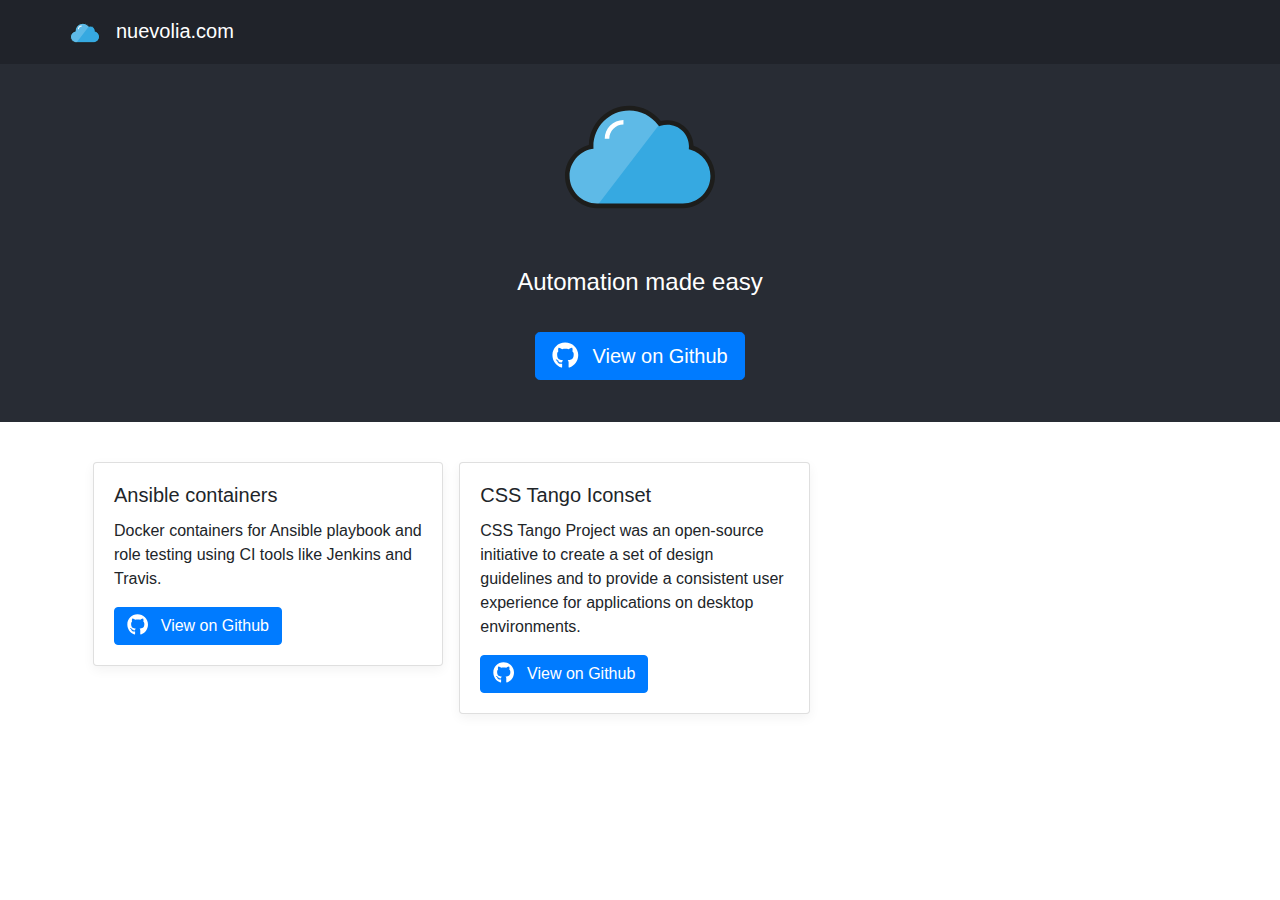
==== commit ceee7b31: "Updates" ====
--- a/index.html
+++ b/index.html
@@ -4,10 +4,9 @@
  * Copyright 2011-2019 The Bootstrap Authors
  * Copyright 2011-2019 Twitter, Inc.
  * Licensed under MIT (https://github.com/twbs/bootstrap/blob/master/LICENSE)
- */:root{--blue:#007bff;--indigo:#6610f2;--purple:#6f42c1;--pink:#e83e8c;--red:#dc3545;--orange:#fd7e14;--yellow:#ffc107;--green:#28a745;--teal:#20c997;--cyan:#17a2b8;--white:#fff;--gray:#6c757d;--gray-dark:#343a40;--primary:#007bff;--secondary:#6c757d;--success:#28a745;--info:#17a2b8;--warning:#ffc107;--danger:#dc3545;--light:#f8f9fa;--dark:#343a40;--breakpoint-xs:0;--breakpoint-sm:576px;--breakpoint-md:768px;--breakpoint-lg:992px;--breakpoint-xl:1200px;--font-family-sans-serif:-apple-system,BlinkMacSystemFont,"Segoe UI",Roboto,"Helvetica Neue",Arial,"Noto Sans",sans-serif,"Apple Color Emoji","Segoe UI Emoji","Segoe UI Symbol","Noto Color Emoji";--font-family-monospace:SFMono-Regular,Menlo,Monaco,Consolas,"Liberation Mono","Courier New",monospace}*,:after,:before{box-sizing:border-box}html{font-family:sans-serif;line-height:1.15;-webkit-text-size-adjust:100%;-webkit-tap-highlight-color:rgba(0,0,0,0)}article,aside,figcaption,figure,footer,header,hgroup,main,nav,section{display:block}body{margin:0;font-family:-apple-system,BlinkMacSystemFont,Segoe UI,Roboto,Helvetica Neue,Arial,Noto Sans,sans-serif,Apple Color Emoji,Segoe UI Emoji,Segoe UI Symbol,Noto Color Emoji;font-size:1rem;font-weight:400;line-height:1.5;color:#212529;text-align:left;background-color:#fff}[tabindex="-1"]:focus{outline:0!important}hr{box-sizing:content-box;height:0;overflow:visible}h1,h2,h3,h4,h5,h6{margin-top:0;margin-bottom:.5rem}p{margin-top:0;margin-bottom:1rem}abbr[data-original-title],abbr[title]{text-decoration:underline;-webkit-text-decoration:underline dotted;text-decoration:underline dotted;cursor:help;border-bottom:0;-webkit-text-decoration-skip-ink:none;text-decoration-skip-ink:none}address{font-style:normal;line-height:inherit}address,dl,ol,ul{margin-bottom:1rem}dl,ol,ul{margin-top:0}ol ol,ol ul,ul ol,ul ul{margin-bottom:0}dt{font-weight:700}dd{margin-bottom:.5rem;margin-left:0}blockquote{margin:0 0 1rem}b,strong{font-weight:bolder}small{font-size:80%}sub,sup{position:relative;font-size:75%;line-height:0;vertical-align:baseline}sub{bottom:-.25em}sup{top:-.5em}a{color:#007bff;text-decoration:none;background-color:transparent}a:hover{color:#0056b3;text-decoration:underline}a:not([href]):not([tabindex]),a:not([href]):not([tabindex]):focus,a:not([href]):not([tabindex]):hover{color:inherit;text-decoration:none}a:not([href]):not([tabindex]):focus{outline:0}code,kbd,pre,samp{font-family:SFMono-Regular,Menlo,Monaco,Consolas,Liberation Mono,Courier New,monospace;font-size:1em}pre{margin-top:0;margin-bottom:1rem;overflow:auto}figure{margin:0 0 1rem}img{border-style:none}img,svg{vertical-align:middle}svg{overflow:hidden}table{border-collapse:collapse}caption{padding-top:.75rem;padding-bottom:.75rem;color:#6c757d;text-align:left;caption-side:bottom}th{text-align:inherit}label{display:inline-block;margin-bottom:.5rem}button{border-radius:0}button:focus{outline:1px dotted;outline:5px auto -webkit-focus-ring-color}button,input,optgroup,select,textarea{margin:0;font-family:inherit;font-size:inherit;line-height:inherit}button,input{overflow:visible}button,select{text-transform:none}select{word-wrap:normal}[type=button],[type=reset],[type=submit],button{-webkit-appearance:button}[type=button]:not(:disabled),[type=reset]:not(:disabled),[type=submit]:not(:disabled),button:not(:disabled){cursor:pointer}[type=button]::-moz-focus-inner,[type=reset]::-moz-focus-inner,[type=submit]::-moz-focus-inner,button::-moz-focus-inner{padding:0;border-style:none}input[type=checkbox],input[type=radio]{box-sizing:border-box;padding:0}input[type=date],input[type=datetime-local],input[type=month],input[type=time]{-webkit-appearance:listbox}textarea{overflow:auto;resize:vertical}fieldset{min-width:0;padding:0;margin:0;border:0}legend{display:block;width:100%;max-width:100%;padding:0;margin-bottom:.5rem;font-size:1.5rem;line-height:inherit;color:inherit;white-space:normal}progress{vertical-align:baseline}[type=number]::-webkit-inner-spin-button,[type=number]::-webkit-outer-spin-button{height:auto}[type=search]{outline-offset:-2px;-webkit-appearance:none}[type=search]::-webkit-search-decoration{-webkit-appearance:none}::-webkit-file-upload-button{font:inherit;-webkit-appearance:button}output{display:inline-block}summary{display:list-item;cursor:pointer}template{display:none}[hidden]{display:none!important}.h1,.h2,.h3,.h4,.h5,.h6,h1,h2,h3,h4,h5,h6{margin-bottom:.5rem;font-weight:500;line-height:1.2}.h1,h1{font-size:2.5rem}.h2,h2{font-size:2rem}.h3,h3{font-size:1.75rem}.h4,h4{font-size:1.5rem}.h5,h5{font-size:1.25rem}.h6,h6{font-size:1rem}.lead{font-size:1.25rem;font-weight:300}.display-1{font-size:6rem}.display-1,.display-2{font-weight:300;line-height:1.2}.display-2{font-size:5.5rem}.display-3{font-size:4.5rem}.display-3,.display-4{font-weight:300;line-height:1.2}.display-4{font-size:3.5rem}hr{margin-top:1rem;margin-bottom:1rem;border:0;border-top:1px solid rgba(0,0,0,.1)}.small,small{font-size:80%;font-weight:400}.mark,mark{padding:.2em;background-color:#fcf8e3}.list-inline,.list-unstyled{padding-left:0;list-style:none}.list-inline-item{display:inline-block}.list-inline-item:not(:last-child){margin-right:.5rem}.initialism{font-size:90%;text-transform:uppercase}.blockquote{margin-bottom:1rem;font-size:1.25rem}.blockquote-footer{display:block;font-size:80%;color:#6c757d}.blockquote-footer:before{content:"\2014\A0"}.img-fluid,.img-thumbnail{max-width:100%;height:auto}.img-thumbnail{padding:.25rem;background-color:#fff;border:1px solid #dee2e6;border-radius:.25rem}.figure{display:inline-block}.figure-img{margin-bottom:.5rem;line-height:1}.figure-caption{font-size:90%;color:#6c757d}code{font-size:87.5%;color:#e83e8c;word-break:break-word}a>code{color:inherit}kbd{padding:.2rem .4rem;font-size:87.5%;color:#fff;background-color:#212529;border-radius:.2rem}kbd kbd{padding:0;font-size:100%;font-weight:700}pre{display:block;font-size:87.5%;color:#212529}pre code{font-size:inherit;color:inherit;word-break:normal}.pre-scrollable{max-height:340px;overflow-y:scroll}.container{width:100%;padding-right:15px;padding-left:15px;margin-right:auto;margin-left:auto}@media (min-width:576px){.container{max-width:540px}}@media (min-width:768px){.container{max-width:720px}}@media (min-width:992px){.container{max-width:960px}}@media (min-width:1200px){.container{max-width:1140px}}.container-fluid{width:100%;padding-right:15px;padding-left:15px;margin-right:auto;margin-left:auto}.row{display:flex;flex-wrap:wrap;margin-right:-15px;margin-left:-15px}.no-gutters{margin-right:0;margin-left:0}.no-gutters>.col,.no-gutters>[class*=col-]{padding-right:0;padding-left:0}.col,.col-1,.col-2,.col-3,.col-4,.col-5,.col-6,.col-7,.col-8,.col-9,.col-10,.col-11,.col-12,.col-auto,.col-lg,.col-lg-1,.col-lg-2,.col-lg-3,.col-lg-4,.col-lg-5,.col-lg-6,.col-lg-7,.col-lg-8,.col-lg-9,.col-lg-10,.col-lg-11,.col-lg-12,.col-lg-auto,.col-md,.col-md-1,.col-md-2,.col-md-3,.col-md-4,.col-md-5,.col-md-6,.col-md-7,.col-md-8,.col-md-9,.col-md-10,.col-md-11,.col-md-12,.col-md-auto,.col-sm,.col-sm-1,.col-sm-2,.col-sm-3,.col-sm-4,.col-sm-5,.col-sm-6,.col-sm-7,.col-sm-8,.col-sm-9,.col-sm-10,.col-sm-11,.col-sm-12,.col-sm-auto,.col-xl,.col-xl-1,.col-xl-2,.col-xl-3,.col-xl-4,.col-xl-5,.col-xl-6,.col-xl-7,.col-xl-8,.col-xl-9,.col-xl-10,.col-xl-11,.col-xl-12,.col-xl-auto{position:relative;width:100%;padding-right:15px;padding-left:15px}.col{flex-basis:0;flex-grow:1;max-width:100%}.col-auto{flex:0 0 auto;width:auto;max-width:100%}.col-1{flex:0 0 8.33333333%;max-width:8.33333333%}.col-2{flex:0 0 16.66666667%;max-width:16.66666667%}.col-3{flex:0 0 25%;max-width:25%}.col-4{flex:0 0 33.33333333%;max-width:33.33333333%}.col-5{flex:0 0 41.66666667%;max-width:41.66666667%}.col-6{flex:0 0 50%;max-width:50%}.col-7{flex:0 0 58.33333333%;max-width:58.33333333%}.col-8{flex:0 0 66.66666667%;max-width:66.66666667%}.col-9{flex:0 0 75%;max-width:75%}.col-10{flex:0 0 83.33333333%;max-width:83.33333333%}.col-11{flex:0 0 91.66666667%;max-width:91.66666667%}.col-12{flex:0 0 100%;max-width:100%}.order-first{order:-1}.order-last{order:13}.order-0{order:0}.order-1{order:1}.order-2{order:2}.order-3{order:3}.order-4{order:4}.order-5{order:5}.order-6{order:6}.order-7{order:7}.order-8{order:8}.order-9{order:9}.order-10{order:10}.order-11{order:11}.order-12{order:12}.offset-1{margin-left:8.33333333%}.offset-2{margin-left:16.66666667%}.offset-3{margin-left:25%}.offset-4{margin-left:33.33333333%}.offset-5{margin-left:41.66666667%}.offset-6{margin-left:50%}.offset-7{margin-left:58.33333333%}.offset-8{margin-left:66.66666667%}.offset-9{margin-left:75%}.offset-10{margin-left:83.33333333%}.offset-11{margin-left:91.66666667%}@media (min-width:576px){.col-sm{flex-basis:0;flex-grow:1;max-width:100%}.col-sm-auto{flex:0 0 auto;width:auto;max-width:100%}.col-sm-1{flex:0 0 8.33333333%;max-width:8.33333333%}.col-sm-2{flex:0 0 16.66666667%;max-width:16.66666667%}.col-sm-3{flex:0 0 25%;max-width:25%}.col-sm-4{flex:0 0 33.33333333%;max-width:33.33333333%}.col-sm-5{flex:0 0 41.66666667%;max-width:41.66666667%}.col-sm-6{flex:0 0 50%;max-width:50%}.col-sm-7{flex:0 0 58.33333333%;max-width:58.33333333%}.col-sm-8{flex:0 0 66.66666667%;max-width:66.66666667%}.col-sm-9{flex:0 0 75%;max-width:75%}.col-sm-10{flex:0 0 83.33333333%;max-width:83.33333333%}.col-sm-11{flex:0 0 91.66666667%;max-width:91.66666667%}.col-sm-12{flex:0 0 100%;max-width:100%}.order-sm-first{order:-1}.order-sm-last{order:13}.order-sm-0{order:0}.order-sm-1{order:1}.order-sm-2{order:2}.order-sm-3{order:3}.order-sm-4{order:4}.order-sm-5{order:5}.order-sm-6{order:6}.order-sm-7{order:7}.order-sm-8{order:8}.order-sm-9{order:9}.order-sm-10{order:10}.order-sm-11{order:11}.order-sm-12{order:12}.offset-sm-0{margin-left:0}.offset-sm-1{margin-left:8.33333333%}.offset-sm-2{margin-left:16.66666667%}.offset-sm-3{margin-left:25%}.offset-sm-4{margin-left:33.33333333%}.offset-sm-5{margin-left:41.66666667%}.offset-sm-6{margin-left:50%}.offset-sm-7{margin-left:58.33333333%}.offset-sm-8{margin-left:66.66666667%}.offset-sm-9{margin-left:75%}.offset-sm-10{margin-left:83.33333333%}.offset-sm-11{margin-left:91.66666667%}}@media (min-width:768px){.col-md{flex-basis:0;flex-grow:1;max-width:100%}.col-md-auto{flex:0 0 auto;width:auto;max-width:100%}.col-md-1{flex:0 0 8.33333333%;max-width:8.33333333%}.col-md-2{flex:0 0 16.66666667%;max-width:16.66666667%}.col-md-3{flex:0 0 25%;max-width:25%}.col-md-4{flex:0 0 33.33333333%;max-width:33.33333333%}.col-md-5{flex:0 0 41.66666667%;max-width:41.66666667%}.col-md-6{flex:0 0 50%;max-width:50%}.col-md-7{flex:0 0 58.33333333%;max-width:58.33333333%}.col-md-8{flex:0 0 66.66666667%;max-width:66.66666667%}.col-md-9{flex:0 0 75%;max-width:75%}.col-md-10{flex:0 0 83.33333333%;max-width:83.33333333%}.col-md-11{flex:0 0 91.66666667%;max-width:91.66666667%}.col-md-12{flex:0 0 100%;max-width:100%}.order-md-first{order:-1}.order-md-last{order:13}.order-md-0{order:0}.order-md-1{order:1}.order-md-2{order:2}.order-md-3{order:3}.order-md-4{order:4}.order-md-5{order:5}.order-md-6{order:6}.order-md-7{order:7}.order-md-8{order:8}.order-md-9{order:9}.order-md-10{order:10}.order-md-11{order:11}.order-md-12{order:12}.offset-md-0{margin-left:0}.offset-md-1{margin-left:8.33333333%}.offset-md-2{margin-left:16.66666667%}.offset-md-3{margin-left:25%}.offset-md-4{margin-left:33.33333333%}.offset-md-5{margin-left:41.66666667%}.offset-md-6{margin-left:50%}.offset-md-7{margin-left:58.33333333%}.offset-md-8{margin-left:66.66666667%}.offset-md-9{margin-left:75%}.offset-md-10{margin-left:83.33333333%}.offset-md-11{margin-left:91.66666667%}}@media (min-width:992px){.col-lg{flex-basis:0;flex-grow:1;max-width:100%}.col-lg-auto{flex:0 0 auto;width:auto;max-width:100%}.col-lg-1{flex:0 0 8.33333333%;max-width:8.33333333%}.col-lg-2{flex:0 0 16.66666667%;max-width:16.66666667%}.col-lg-3{flex:0 0 25%;max-width:25%}.col-lg-4{flex:0 0 33.33333333%;max-width:33.33333333%}.col-lg-5{flex:0 0 41.66666667%;max-width:41.66666667%}.col-lg-6{flex:0 0 50%;max-width:50%}.col-lg-7{flex:0 0 58.33333333%;max-width:58.33333333%}.col-lg-8{flex:0 0 66.66666667%;max-width:66.66666667%}.col-lg-9{flex:0 0 75%;max-width:75%}.col-lg-10{flex:0 0 83.33333333%;max-width:83.33333333%}.col-lg-11{flex:0 0 91.66666667%;max-width:91.66666667%}.col-lg-12{flex:0 0 100%;max-width:100%}.order-lg-first{order:-1}.order-lg-last{order:13}.order-lg-0{order:0}.order-lg-1{order:1}.order-lg-2{order:2}.order-lg-3{order:3}.order-lg-4{order:4}.order-lg-5{order:5}.order-lg-6{order:6}.order-lg-7{order:7}.order-lg-8{order:8}.order-lg-9{order:9}.order-lg-10{order:10}.order-lg-11{order:11}.order-lg-12{order:12}.offset-lg-0{margin-left:0}.offset-lg-1{margin-left:8.33333333%}.offset-lg-2{margin-left:16.66666667%}.offset-lg-3{margin-left:25%}.offset-lg-4{margin-left:33.33333333%}.offset-lg-5{margin-left:41.66666667%}.offset-lg-6{margin-left:50%}.offset-lg-7{margin-left:58.33333333%}.offset-lg-8{margin-left:66.66666667%}.offset-lg-9{margin-left:75%}.offset-lg-10{margin-left:83.33333333%}.offset-lg-11{margin-left:91.66666667%}}@media (min-width:1200px){.col-xl{flex-basis:0;flex-grow:1;max-width:100%}.col-xl-auto{flex:0 0 auto;width:auto;max-width:100%}.col-xl-1{flex:0 0 8.33333333%;max-width:8.33333333%}.col-xl-2{flex:0 0 16.66666667%;max-width:16.66666667%}.col-xl-3{flex:0 0 25%;max-width:25%}.col-xl-4{flex:0 0 33.33333333%;max-width:33.33333333%}.col-xl-5{flex:0 0 41.66666667%;max-width:41.66666667%}.col-xl-6{flex:0 0 50%;max-width:50%}.col-xl-7{flex:0 0 58.33333333%;max-width:58.33333333%}.col-xl-8{flex:0 0 66.66666667%;max-width:66.66666667%}.col-xl-9{flex:0 0 75%;max-width:75%}.col-xl-10{flex:0 0 83.33333333%;max-width:83.33333333%}.col-xl-11{flex:0 0 91.66666667%;max-width:91.66666667%}.col-xl-12{flex:0 0 100%;max-width:100%}.order-xl-first{order:-1}.order-xl-last{order:13}.order-xl-0{order:0}.order-xl-1{order:1}.order-xl-2{order:2}.order-xl-3{order:3}.order-xl-4{order:4}.order-xl-5{order:5}.order-xl-6{order:6}.order-xl-7{order:7}.order-xl-8{order:8}.order-xl-9{order:9}.order-xl-10{order:10}.order-xl-11{order:11}.order-xl-12{order:12}.offset-xl-0{margin-left:0}.offset-xl-1{margin-left:8.33333333%}.offset-xl-2{margin-left:16.66666667%}.offset-xl-3{margin-left:25%}.offset-xl-4{margin-left:33.33333333%}.offset-xl-5{margin-left:41.66666667%}.offset-xl-6{margin-left:50%}.offset-xl-7{margin-left:58.33333333%}.offset-xl-8{margin-left:66.66666667%}.offset-xl-9{margin-left:75%}.offset-xl-10{margin-left:83.33333333%}.offset-xl-11{margin-left:91.66666667%}}.table{width:100%;margin-bottom:1rem;color:#212529}.table td,.table th{padding:.75rem;vertical-align:top;border-top:1px solid #dee2e6}.table thead th{vertical-align:bottom;border-bottom:2px solid #dee2e6}.table tbody+tbody{border-top:2px solid #dee2e6}.table-sm td,.table-sm th{padding:.3rem}.table-bordered,.table-bordered td,.table-bordered th{border:1px solid #dee2e6}.table-bordered thead td,.table-bordered thead th{border-bottom-width:2px}.table-borderless tbody+tbody,.table-borderless td,.table-borderless th,.table-borderless thead th{border:0}.table-striped tbody tr:nth-of-type(odd){background-color:rgba(0,0,0,.05)}.table-hover tbody tr:hover{color:#212529;background-color:rgba(0,0,0,.075)}.table-primary,.table-primary>td,.table-primary>th{background-color:#b8daff}.table-primary tbody+tbody,.table-primary td,.table-primary th,.table-primary thead th{border-color:#7abaff}.table-hover .table-primary:hover,.table-hover .table-primary:hover>td,.table-hover .table-primary:hover>th{background-color:#9fcdff}.table-secondary,.table-secondary>td,.table-secondary>th{background-color:#d6d8db}.table-secondary tbody+tbody,.table-secondary td,.table-secondary th,.table-secondary thead th{border-color:#b3b7bb}.table-hover .table-secondary:hover,.table-hover .table-secondary:hover>td,.table-hover .table-secondary:hover>th{background-color:#c8cbcf}.table-success,.table-success>td,.table-success>th{background-color:#c3e6cb}.table-success tbody+tbody,.table-success td,.table-success th,.table-success thead th{border-color:#8fd19e}.table-hover .table-success:hover,.table-hover .table-success:hover>td,.table-hover .table-success:hover>th{background-color:#b1dfbb}.table-info,.table-info>td,.table-info>th{background-color:#bee5eb}.table-info tbody+tbody,.table-info td,.table-info th,.table-info thead th{border-color:#86cfda}.table-hover .table-info:hover,.table-hover .table-info:hover>td,.table-hover .table-info:hover>th{background-color:#abdde5}.table-warning,.table-warning>td,.table-warning>th{background-color:#ffeeba}.table-warning tbody+tbody,.table-warning td,.table-warning th,.table-warning thead th{border-color:#ffdf7e}.table-hover .table-warning:hover,.table-hover .table-warning:hover>td,.table-hover .table-warning:hover>th{background-color:#ffe8a1}.table-danger,.table-danger>td,.table-danger>th{background-color:#f5c6cb}.table-danger tbody+tbody,.table-danger td,.table-danger th,.table-danger thead th{border-color:#ed969e}.table-hover .table-danger:hover,.table-hover .table-danger:hover>td,.table-hover .table-danger:hover>th{background-color:#f1b0b7}.table-light,.table-light>td,.table-light>th{background-color:#fdfdfe}.table-light tbody+tbody,.table-light td,.table-light th,.table-light thead th{border-color:#fbfcfc}.table-hover .table-light:hover,.table-hover .table-light:hover>td,.table-hover .table-light:hover>th{background-color:#ececf6}.table-dark,.table-dark>td,.table-dark>th{background-color:#c6c8ca}.table-dark tbody+tbody,.table-dark td,.table-dark th,.table-dark thead th{border-color:#95999c}.table-hover .table-dark:hover,.table-hover .table-dark:hover>td,.table-hover .table-dark:hover>th{background-color:#b9bbbe}.table-active,.table-active>td,.table-active>th,.table-hover .table-active:hover,.table-hover .table-active:hover>td,.table-hover .table-active:hover>th{background-color:rgba(0,0,0,.075)}.table .thead-dark th{color:#fff;background-color:#343a40;border-color:#454d55}.table .thead-light th{color:#495057;background-color:#e9ecef;border-color:#dee2e6}.table-dark{color:#fff;background-color:#343a40}.table-dark td,.table-dark th,.table-dark thead th{border-color:#454d55}.table-dark.table-bordered{border:0}.table-dark.table-striped tbody tr:nth-of-type(odd){background-color:hsla(0,0%,100%,.05)}.table-dark.table-hover tbody tr:hover{color:#fff;background-color:hsla(0,0%,100%,.075)}@media (max-width:575.98px){.table-responsive-sm{display:block;width:100%;overflow-x:auto;-webkit-overflow-scrolling:touch}.table-responsive-sm>.table-bordered{border:0}}@media (max-width:767.98px){.table-responsive-md{display:block;width:100%;overflow-x:auto;-webkit-overflow-scrolling:touch}.table-responsive-md>.table-bordered{border:0}}@media (max-width:991.98px){.table-responsive-lg{display:block;width:100%;overflow-x:auto;-webkit-overflow-scrolling:touch}.table-responsive-lg>.table-bordered{border:0}}@media (max-width:1199.98px){.table-responsive-xl{display:block;width:100%;overflow-x:auto;-webkit-overflow-scrolling:touch}.table-responsive-xl>.table-bordered{border:0}}.table-responsive{display:block;width:100%;overflow-x:auto;-webkit-overflow-scrolling:touch}.table-responsive>.table-bordered{border:0}.form-control{display:block;width:100%;height:calc(1.5em + .75rem + 2px);padding:.375rem .75rem;font-size:1rem;font-weight:400;line-height:1.5;color:#495057;background-color:#fff;background-clip:padding-box;border:1px solid #ced4da;border-radius:.25rem;-webkit-transition:border-color .15s ease-in-out,box-shadow .15s ease-in-out;transition:border-color .15s ease-in-out,box-shadow .15s ease-in-out}@media (prefers-reduced-motion:reduce){.form-control{-webkit-transition:none;transition:none}}.form-control::-ms-expand{background-color:transparent;border:0}.form-control:focus{color:#495057;background-color:#fff;border-color:#80bdff;outline:0;box-shadow:0 0 0 .2rem rgba(0,123,255,.25)}.form-control::-webkit-input-placeholder{color:#6c757d;opacity:1}.form-control::-moz-placeholder{color:#6c757d;opacity:1}.form-control:-ms-input-placeholder{color:#6c757d;opacity:1}.form-control::-ms-input-placeholder{color:#6c757d;opacity:1}.form-control::placeholder{color:#6c757d;opacity:1}.form-control:disabled,.form-control[readonly]{background-color:#e9ecef;opacity:1}select.form-control:focus::-ms-value{color:#495057;background-color:#fff}.form-control-file,.form-control-range{display:block;width:100%}.col-form-label{padding-top:calc(.375rem + 1px);padding-bottom:calc(.375rem + 1px);margin-bottom:0;font-size:inherit;line-height:1.5}.col-form-label-lg{padding-top:calc(.5rem + 1px);padding-bottom:calc(.5rem + 1px);font-size:1.25rem;line-height:1.5}.col-form-label-sm{padding-top:calc(.25rem + 1px);padding-bottom:calc(.25rem + 1px);font-size:.875rem;line-height:1.5}.form-control-plaintext{display:block;width:100%;padding-top:.375rem;padding-bottom:.375rem;margin-bottom:0;line-height:1.5;color:#212529;background-color:transparent;border:solid transparent;border-width:1px 0}.form-control-plaintext.form-control-lg,.form-control-plaintext.form-control-sm{padding-right:0;padding-left:0}.form-control-sm{height:calc(1.5em + .5rem + 2px);padding:.25rem .5rem;font-size:.875rem;line-height:1.5;border-radius:.2rem}.form-control-lg{height:calc(1.5em + 1rem + 2px);padding:.5rem 1rem;font-size:1.25rem;line-height:1.5;border-radius:.3rem}select.form-control[multiple],select.form-control[size],textarea.form-control{height:auto}.form-group{margin-bottom:1rem}.form-text{display:block;margin-top:.25rem}.form-row{display:flex;flex-wrap:wrap;margin-right:-5px;margin-left:-5px}.form-row>.col,.form-row>[class*=col-]{padding-right:5px;padding-left:5px}.form-check{position:relative;display:block;padding-left:1.25rem}.form-check-input{position:absolute;margin-top:.3rem;margin-left:-1.25rem}.form-check-input:disabled~.form-check-label{color:#6c757d}.form-check-label{margin-bottom:0}.form-check-inline{display:inline-flex;align-items:center;padding-left:0;margin-right:.75rem}.form-check-inline .form-check-input{position:static;margin-top:0;margin-right:.3125rem;margin-left:0}.valid-feedback{display:none;width:100%;margin-top:.25rem;font-size:80%;color:#28a745}.valid-tooltip{position:absolute;top:100%;z-index:5;display:none;max-width:100%;padding:.25rem .5rem;margin-top:.1rem;font-size:.875rem;line-height:1.5;color:#fff;background-color:rgba(40,167,69,.9);border-radius:.25rem}.form-control.is-valid,.was-validated .form-control:valid{border-color:#28a745;padding-right:calc(1.5em + .75rem);background-image:url("data:image/svg+xml;charset=utf-8,%3Csvg xmlns='http://www.w3.org/2000/svg' viewBox='0 0 8 8'%3E%3Cpath fill='%2328a745' d='M2.3 6.73L.6 4.53c-.4-1.04.46-1.4 1.1-.8l1.1 1.4 3.4-3.8c.6-.63 1.6-.27 1.2.7l-4 4.6c-.43.5-.8.4-1.1.1z'/%3E%3C/svg%3E");background-repeat:no-repeat;background-position:100% calc(.375em + .1875rem);background-size:calc(.75em + .375rem) calc(.75em + .375rem)}.form-control.is-valid:focus,.was-validated .form-control:valid:focus{border-color:#28a745;box-shadow:0 0 0 .2rem rgba(40,167,69,.25)}.form-control.is-valid~.valid-feedback,.form-control.is-valid~.valid-tooltip,.was-validated .form-control:valid~.valid-feedback,.was-validated .form-control:valid~.valid-tooltip{display:block}.was-validated textarea.form-control:valid,textarea.form-control.is-valid{padding-right:calc(1.5em + .75rem);background-position:top calc(.375em + .1875rem) right calc(.375em + .1875rem)}.custom-select.is-valid,.was-validated .custom-select:valid{border-color:#28a745;padding-right:calc((3em + 2.25rem)/4 + 1.75rem);background:url("data:image/svg+xml;charset=utf-8,%3Csvg xmlns='http://www.w3.org/2000/svg' viewBox='0 0 4 5'%3E%3Cpath fill='%23343a40' d='M2 0L0 2h4zm0 5L0 3h4z'/%3E%3C/svg%3E") no-repeat right .75rem center/8px 10px,url("data:image/svg+xml;charset=utf-8,%3Csvg xmlns='http://www.w3.org/2000/svg' viewBox='0 0 8 8'%3E%3Cpath fill='%2328a745' d='M2.3 6.73L.6 4.53c-.4-1.04.46-1.4 1.1-.8l1.1 1.4 3.4-3.8c.6-.63 1.6-.27 1.2.7l-4 4.6c-.43.5-.8.4-1.1.1z'/%3E%3C/svg%3E") #fff no-repeat center right 1.75rem/calc(.75em + .375rem) calc(.75em + .375rem)}.custom-select.is-valid:focus,.was-validated .custom-select:valid:focus{border-color:#28a745;box-shadow:0 0 0 .2rem rgba(40,167,69,.25)}.custom-select.is-valid~.valid-feedback,.custom-select.is-valid~.valid-tooltip,.form-control-file.is-valid~.valid-feedback,.form-control-file.is-valid~.valid-tooltip,.was-validated .custom-select:valid~.valid-feedback,.was-validated .custom-select:valid~.valid-tooltip,.was-validated .form-control-file:valid~.valid-feedback,.was-validated .form-control-file:valid~.valid-tooltip{display:block}.form-check-input.is-valid~.form-check-label,.was-validated .form-check-input:valid~.form-check-label{color:#28a745}.form-check-input.is-valid~.valid-feedback,.form-check-input.is-valid~.valid-tooltip,.was-validated .form-check-input:valid~.valid-feedback,.was-validated .form-check-input:valid~.valid-tooltip{display:block}.custom-control-input.is-valid~.custom-control-label,.was-validated .custom-control-input:valid~.custom-control-label{color:#28a745}.custom-control-input.is-valid~.custom-control-label:before,.was-validated .custom-control-input:valid~.custom-control-label:before{border-color:#28a745}.custom-control-input.is-valid~.valid-feedback,.custom-control-input.is-valid~.valid-tooltip,.was-validated .custom-control-input:valid~.valid-feedback,.was-validated .custom-control-input:valid~.valid-tooltip{display:block}.custom-control-input.is-valid:checked~.custom-control-label:before,.was-validated .custom-control-input:valid:checked~.custom-control-label:before{border-color:#34ce57;background-color:#34ce57}.custom-control-input.is-valid:focus~.custom-control-label:before,.was-validated .custom-control-input:valid:focus~.custom-control-label:before{box-shadow:0 0 0 .2rem rgba(40,167,69,.25)}.custom-control-input.is-valid:focus:not(:checked)~.custom-control-label:before,.custom-file-input.is-valid~.custom-file-label,.was-validated .custom-control-input:valid:focus:not(:checked)~.custom-control-label:before,.was-validated .custom-file-input:valid~.custom-file-label{border-color:#28a745}.custom-file-input.is-valid~.valid-feedback,.custom-file-input.is-valid~.valid-tooltip,.was-validated .custom-file-input:valid~.valid-feedback,.was-validated .custom-file-input:valid~.valid-tooltip{display:block}.custom-file-input.is-valid:focus~.custom-file-label,.was-validated .custom-file-input:valid:focus~.custom-file-label{border-color:#28a745;box-shadow:0 0 0 .2rem rgba(40,167,69,.25)}.invalid-feedback{display:none;width:100%;margin-top:.25rem;font-size:80%;color:#dc3545}.invalid-tooltip{position:absolute;top:100%;z-index:5;display:none;max-width:100%;padding:.25rem .5rem;margin-top:.1rem;font-size:.875rem;line-height:1.5;color:#fff;background-color:rgba(220,53,69,.9);border-radius:.25rem}.form-control.is-invalid,.was-validated .form-control:invalid{border-color:#dc3545;padding-right:calc(1.5em + .75rem);background-image:url("data:image/svg+xml;charset=utf-8,%3Csvg xmlns='http://www.w3.org/2000/svg' fill='%23dc3545' viewBox='-2 -2 7 7'%3E%3Cpath stroke='%23dc3545' d='M0 0l3 3m0-3L0 3'/%3E%3Ccircle r='.5'/%3E%3Ccircle cx='3' r='.5'/%3E%3Ccircle cy='3' r='.5'/%3E%3Ccircle cx='3' cy='3' r='.5'/%3E%3C/svg%3E");background-repeat:no-repeat;background-position:100% calc(.375em + .1875rem);background-size:calc(.75em + .375rem) calc(.75em + .375rem)}.form-control.is-invalid:focus,.was-validated .form-control:invalid:focus{border-color:#dc3545;box-shadow:0 0 0 .2rem rgba(220,53,69,.25)}.form-control.is-invalid~.invalid-feedback,.form-control.is-invalid~.invalid-tooltip,.was-validated .form-control:invalid~.invalid-feedback,.was-validated .form-control:invalid~.invalid-tooltip{display:block}.was-validated textarea.form-control:invalid,textarea.form-control.is-invalid{padding-right:calc(1.5em + .75rem);background-position:top calc(.375em + .1875rem) right calc(.375em + .1875rem)}.custom-select.is-invalid,.was-validated .custom-select:invalid{border-color:#dc3545;padding-right:calc((3em + 2.25rem)/4 + 1.75rem);background:url("data:image/svg+xml;charset=utf-8,%3Csvg xmlns='http://www.w3.org/2000/svg' viewBox='0 0 4 5'%3E%3Cpath fill='%23343a40' d='M2 0L0 2h4zm0 5L0 3h4z'/%3E%3C/svg%3E") no-repeat right .75rem center/8px 10px,url("data:image/svg+xml;charset=utf-8,%3Csvg xmlns='http://www.w3.org/2000/svg' fill='%23dc3545' viewBox='-2 -2 7 7'%3E%3Cpath stroke='%23dc3545' d='M0 0l3 3m0-3L0 3'/%3E%3Ccircle r='.5'/%3E%3Ccircle cx='3' r='.5'/%3E%3Ccircle cy='3' r='.5'/%3E%3Ccircle cx='3' cy='3' r='.5'/%3E%3C/svg%3E") #fff no-repeat center right 1.75rem/calc(.75em + .375rem) calc(.75em + .375rem)}.custom-select.is-invalid:focus,.was-validated .custom-select:invalid:focus{border-color:#dc3545;box-shadow:0 0 0 .2rem rgba(220,53,69,.25)}.custom-select.is-invalid~.invalid-feedback,.custom-select.is-invalid~.invalid-tooltip,.form-control-file.is-invalid~.invalid-feedback,.form-control-file.is-invalid~.invalid-tooltip,.was-validated .custom-select:invalid~.invalid-feedback,.was-validated .custom-select:invalid~.invalid-tooltip,.was-validated .form-control-file:invalid~.invalid-feedback,.was-validated .form-control-file:invalid~.invalid-tooltip{display:block}.form-check-input.is-invalid~.form-check-label,.was-validated .form-check-input:invalid~.form-check-label{color:#dc3545}.form-check-input.is-invalid~.invalid-feedback,.form-check-input.is-invalid~.invalid-tooltip,.was-validated .form-check-input:invalid~.invalid-feedback,.was-validated .form-check-input:invalid~.invalid-tooltip{display:block}.custom-control-input.is-invalid~.custom-control-label,.was-validated .custom-control-input:invalid~.custom-control-label{color:#dc3545}.custom-control-input.is-invalid~.custom-control-label:before,.was-validated .custom-control-input:invalid~.custom-control-label:before{border-color:#dc3545}.custom-control-input.is-invalid~.invalid-feedback,.custom-control-input.is-invalid~.invalid-tooltip,.was-validated .custom-control-input:invalid~.invalid-feedback,.was-validated .custom-control-input:invalid~.invalid-tooltip{display:block}.custom-control-input.is-invalid:checked~.custom-control-label:before,.was-validated .custom-control-input:invalid:checked~.custom-control-label:before{border-color:#e4606d;background-color:#e4606d}.custom-control-input.is-invalid:focus~.custom-control-label:before,.was-validated .custom-control-input:invalid:focus~.custom-control-label:before{box-shadow:0 0 0 .2rem rgba(220,53,69,.25)}.custom-control-input.is-invalid:focus:not(:checked)~.custom-control-label:before,.custom-file-input.is-invalid~.custom-file-label,.was-validated .custom-control-input:invalid:focus:not(:checked)~.custom-control-label:before,.was-validated .custom-file-input:invalid~.custom-file-label{border-color:#dc3545}.custom-file-input.is-invalid~.invalid-feedback,.custom-file-input.is-invalid~.invalid-tooltip,.was-validated .custom-file-input:invalid~.invalid-feedback,.was-validated .custom-file-input:invalid~.invalid-tooltip{display:block}.custom-file-input.is-invalid:focus~.custom-file-label,.was-validated .custom-file-input:invalid:focus~.custom-file-label{border-color:#dc3545;box-shadow:0 0 0 .2rem rgba(220,53,69,.25)}.form-inline{display:flex;flex-flow:row wrap;align-items:center}.form-inline .form-check{width:100%}@media (min-width:576px){.form-inline label{justify-content:center}.form-inline .form-group,.form-inline label{display:flex;align-items:center;margin-bottom:0}.form-inline .form-group{flex:0 0 auto;flex-flow:row wrap}.form-inline .form-control{display:inline-block;width:auto;vertical-align:middle}.form-inline .form-control-plaintext{display:inline-block}.form-inline .custom-select,.form-inline .input-group{width:auto}.form-inline .form-check{display:flex;align-items:center;justify-content:center;width:auto;padding-left:0}.form-inline .form-check-input{position:relative;flex-shrink:0;margin-top:0;margin-right:.25rem;margin-left:0}.form-inline .custom-control{align-items:center;justify-content:center}.form-inline .custom-control-label{margin-bottom:0}}.btn{display:inline-block;font-weight:400;color:#212529;text-align:center;vertical-align:middle;-webkit-user-select:none;-moz-user-select:none;-ms-user-select:none;user-select:none;background-color:transparent;border:1px solid transparent;padding:.375rem .75rem;font-size:1rem;line-height:1.5;border-radius:.25rem;-webkit-transition:color .15s ease-in-out,background-color .15s ease-in-out,border-color .15s ease-in-out,box-shadow .15s ease-in-out;transition:color .15s ease-in-out,background-color .15s ease-in-out,border-color .15s ease-in-out,box-shadow .15s ease-in-out}@media (prefers-reduced-motion:reduce){.btn{-webkit-transition:none;transition:none}}.btn:hover{color:#212529;text-decoration:none}.btn.focus,.btn:focus{outline:0;box-shadow:0 0 0 .2rem rgba(0,123,255,.25)}.btn.disabled,.btn:disabled{opacity:.65}a.btn.disabled,fieldset:disabled a.btn{pointer-events:none}.btn-primary{color:#fff;background-color:#007bff;border-color:#007bff}.btn-primary:hover{color:#fff;background-color:#0069d9;border-color:#0062cc}.btn-primary.focus,.btn-primary:focus{box-shadow:0 0 0 .2rem rgba(38,143,255,.5)}.btn-primary.disabled,.btn-primary:disabled{color:#fff;background-color:#007bff;border-color:#007bff}.btn-primary:not(:disabled):not(.disabled).active,.btn-primary:not(:disabled):not(.disabled):active,.show>.btn-primary.dropdown-toggle{color:#fff;background-color:#0062cc;border-color:#005cbf}.btn-primary:not(:disabled):not(.disabled).active:focus,.btn-primary:not(:disabled):not(.disabled):active:focus,.show>.btn-primary.dropdown-toggle:focus{box-shadow:0 0 0 .2rem rgba(38,143,255,.5)}.btn-secondary{color:#fff;background-color:#6c757d;border-color:#6c757d}.btn-secondary:hover{color:#fff;background-color:#5a6268;border-color:#545b62}.btn-secondary.focus,.btn-secondary:focus{box-shadow:0 0 0 .2rem rgba(130,138,145,.5)}.btn-secondary.disabled,.btn-secondary:disabled{color:#fff;background-color:#6c757d;border-color:#6c757d}.btn-secondary:not(:disabled):not(.disabled).active,.btn-secondary:not(:disabled):not(.disabled):active,.show>.btn-secondary.dropdown-toggle{color:#fff;background-color:#545b62;border-color:#4e555b}.btn-secondary:not(:disabled):not(.disabled).active:focus,.btn-secondary:not(:disabled):not(.disabled):active:focus,.show>.btn-secondary.dropdown-toggle:focus{box-shadow:0 0 0 .2rem rgba(130,138,145,.5)}.btn-success{color:#fff;background-color:#28a745;border-color:#28a745}.btn-success:hover{color:#fff;background-color:#218838;border-color:#1e7e34}.btn-success.focus,.btn-success:focus{box-shadow:0 0 0 .2rem rgba(72,180,97,.5)}.btn-success.disabled,.btn-success:disabled{color:#fff;background-color:#28a745;border-color:#28a745}.btn-success:not(:disabled):not(.disabled).active,.btn-success:not(:disabled):not(.disabled):active,.show>.btn-success.dropdown-toggle{color:#fff;background-color:#1e7e34;border-color:#1c7430}.btn-success:not(:disabled):not(.disabled).active:focus,.btn-success:not(:disabled):not(.disabled):active:focus,.show>.btn-success.dropdown-toggle:focus{box-shadow:0 0 0 .2rem rgba(72,180,97,.5)}.btn-info{color:#fff;background-color:#17a2b8;border-color:#17a2b8}.btn-info:hover{color:#fff;background-color:#138496;border-color:#117a8b}.btn-info.focus,.btn-info:focus{box-shadow:0 0 0 .2rem rgba(58,176,195,.5)}.btn-info.disabled,.btn-info:disabled{color:#fff;background-color:#17a2b8;border-color:#17a2b8}.btn-info:not(:disabled):not(.disabled).active,.btn-info:not(:disabled):not(.disabled):active,.show>.btn-info.dropdown-toggle{color:#fff;background-color:#117a8b;border-color:#10707f}.btn-info:not(:disabled):not(.disabled).active:focus,.btn-info:not(:disabled):not(.disabled):active:focus,.show>.btn-info.dropdown-toggle:focus{box-shadow:0 0 0 .2rem rgba(58,176,195,.5)}.btn-warning{color:#212529;background-color:#ffc107;border-color:#ffc107}.btn-warning:hover{color:#212529;background-color:#e0a800;border-color:#d39e00}.btn-warning.focus,.btn-warning:focus{box-shadow:0 0 0 .2rem rgba(222,170,12,.5)}.btn-warning.disabled,.btn-warning:disabled{color:#212529;background-color:#ffc107;border-color:#ffc107}.btn-warning:not(:disabled):not(.disabled).active,.btn-warning:not(:disabled):not(.disabled):active,.show>.btn-warning.dropdown-toggle{color:#212529;background-color:#d39e00;border-color:#c69500}.btn-warning:not(:disabled):not(.disabled).active:focus,.btn-warning:not(:disabled):not(.disabled):active:focus,.show>.btn-warning.dropdown-toggle:focus{box-shadow:0 0 0 .2rem rgba(222,170,12,.5)}.btn-danger{color:#fff;background-color:#dc3545;border-color:#dc3545}.btn-danger:hover{color:#fff;background-color:#c82333;border-color:#bd2130}.btn-danger.focus,.btn-danger:focus{box-shadow:0 0 0 .2rem rgba(225,83,97,.5)}.btn-danger.disabled,.btn-danger:disabled{color:#fff;background-color:#dc3545;border-color:#dc3545}.btn-danger:not(:disabled):not(.disabled).active,.btn-danger:not(:disabled):not(.disabled):active,.show>.btn-danger.dropdown-toggle{color:#fff;background-color:#bd2130;border-color:#b21f2d}.btn-danger:not(:disabled):not(.disabled).active:focus,.btn-danger:not(:disabled):not(.disabled):active:focus,.show>.btn-danger.dropdown-toggle:focus{box-shadow:0 0 0 .2rem rgba(225,83,97,.5)}.btn-light{color:#212529;background-color:#f8f9fa;border-color:#f8f9fa}.btn-light:hover{color:#212529;background-color:#e2e6ea;border-color:#dae0e5}.btn-light.focus,.btn-light:focus{box-shadow:0 0 0 .2rem rgba(216,217,219,.5)}.btn-light.disabled,.btn-light:disabled{color:#212529;background-color:#f8f9fa;border-color:#f8f9fa}.btn-light:not(:disabled):not(.disabled).active,.btn-light:not(:disabled):not(.disabled):active,.show>.btn-light.dropdown-toggle{color:#212529;background-color:#dae0e5;border-color:#d3d9df}.btn-light:not(:disabled):not(.disabled).active:focus,.btn-light:not(:disabled):not(.disabled):active:focus,.show>.btn-light.dropdown-toggle:focus{box-shadow:0 0 0 .2rem rgba(216,217,219,.5)}.btn-dark{color:#fff;background-color:#343a40;border-color:#343a40}.btn-dark:hover{color:#fff;background-color:#23272b;border-color:#1d2124}.btn-dark.focus,.btn-dark:focus{box-shadow:0 0 0 .2rem rgba(82,88,93,.5)}.btn-dark.disabled,.btn-dark:disabled{color:#fff;background-color:#343a40;border-color:#343a40}.btn-dark:not(:disabled):not(.disabled).active,.btn-dark:not(:disabled):not(.disabled):active,.show>.btn-dark.dropdown-toggle{color:#fff;background-color:#1d2124;border-color:#171a1d}.btn-dark:not(:disabled):not(.disabled).active:focus,.btn-dark:not(:disabled):not(.disabled):active:focus,.show>.btn-dark.dropdown-toggle:focus{box-shadow:0 0 0 .2rem rgba(82,88,93,.5)}.btn-outline-primary{color:#007bff;border-color:#007bff}.btn-outline-primary:hover{color:#fff;background-color:#007bff;border-color:#007bff}.btn-outline-primary.focus,.btn-outline-primary:focus{box-shadow:0 0 0 .2rem rgba(0,123,255,.5)}.btn-outline-primary.disabled,.btn-outline-primary:disabled{color:#007bff;background-color:transparent}.btn-outline-primary:not(:disabled):not(.disabled).active,.btn-outline-primary:not(:disabled):not(.disabled):active,.show>.btn-outline-primary.dropdown-toggle{color:#fff;background-color:#007bff;border-color:#007bff}.btn-outline-primary:not(:disabled):not(.disabled).active:focus,.btn-outline-primary:not(:disabled):not(.disabled):active:focus,.show>.btn-outline-primary.dropdown-toggle:focus{box-shadow:0 0 0 .2rem rgba(0,123,255,.5)}.btn-outline-secondary{color:#6c757d;border-color:#6c757d}.btn-outline-secondary:hover{color:#fff;background-color:#6c757d;border-color:#6c757d}.btn-outline-secondary.focus,.btn-outline-secondary:focus{box-shadow:0 0 0 .2rem rgba(108,117,125,.5)}.btn-outline-secondary.disabled,.btn-outline-secondary:disabled{color:#6c757d;background-color:transparent}.btn-outline-secondary:not(:disabled):not(.disabled).active,.btn-outline-secondary:not(:disabled):not(.disabled):active,.show>.btn-outline-secondary.dropdown-toggle{color:#fff;background-color:#6c757d;border-color:#6c757d}.btn-outline-secondary:not(:disabled):not(.disabled).active:focus,.btn-outline-secondary:not(:disabled):not(.disabled):active:focus,.show>.btn-outline-secondary.dropdown-toggle:focus{box-shadow:0 0 0 .2rem rgba(108,117,125,.5)}.btn-outline-success{color:#28a745;border-color:#28a745}.btn-outline-success:hover{color:#fff;background-color:#28a745;border-color:#28a745}.btn-outline-success.focus,.btn-outline-success:focus{box-shadow:0 0 0 .2rem rgba(40,167,69,.5)}.btn-outline-success.disabled,.btn-outline-success:disabled{color:#28a745;background-color:transparent}.btn-outline-success:not(:disabled):not(.disabled).active,.btn-outline-success:not(:disabled):not(.disabled):active,.show>.btn-outline-success.dropdown-toggle{color:#fff;background-color:#28a745;border-color:#28a745}.btn-outline-success:not(:disabled):not(.disabled).active:focus,.btn-outline-success:not(:disabled):not(.disabled):active:focus,.show>.btn-outline-success.dropdown-toggle:focus{box-shadow:0 0 0 .2rem rgba(40,167,69,.5)}.btn-outline-info{color:#17a2b8;border-color:#17a2b8}.btn-outline-info:hover{color:#fff;background-color:#17a2b8;border-color:#17a2b8}.btn-outline-info.focus,.btn-outline-info:focus{box-shadow:0 0 0 .2rem rgba(23,162,184,.5)}.btn-outline-info.disabled,.btn-outline-info:disabled{color:#17a2b8;background-color:transparent}.btn-outline-info:not(:disabled):not(.disabled).active,.btn-outline-info:not(:disabled):not(.disabled):active,.show>.btn-outline-info.dropdown-toggle{color:#fff;background-color:#17a2b8;border-color:#17a2b8}.btn-outline-info:not(:disabled):not(.disabled).active:focus,.btn-outline-info:not(:disabled):not(.disabled):active:focus,.show>.btn-outline-info.dropdown-toggle:focus{box-shadow:0 0 0 .2rem rgba(23,162,184,.5)}.btn-outline-warning{color:#ffc107;border-color:#ffc107}.btn-outline-warning:hover{color:#212529;background-color:#ffc107;border-color:#ffc107}.btn-outline-warning.focus,.btn-outline-warning:focus{box-shadow:0 0 0 .2rem rgba(255,193,7,.5)}.btn-outline-warning.disabled,.btn-outline-warning:disabled{color:#ffc107;background-color:transparent}.btn-outline-warning:not(:disabled):not(.disabled).active,.btn-outline-warning:not(:disabled):not(.disabled):active,.show>.btn-outline-warning.dropdown-toggle{color:#212529;background-color:#ffc107;border-color:#ffc107}.btn-outline-warning:not(:disabled):not(.disabled).active:focus,.btn-outline-warning:not(:disabled):not(.disabled):active:focus,.show>.btn-outline-warning.dropdown-toggle:focus{box-shadow:0 0 0 .2rem rgba(255,193,7,.5)}.btn-outline-danger{color:#dc3545;border-color:#dc3545}.btn-outline-danger:hover{color:#fff;background-color:#dc3545;border-color:#dc3545}.btn-outline-danger.focus,.btn-outline-danger:focus{box-shadow:0 0 0 .2rem rgba(220,53,69,.5)}.btn-outline-danger.disabled,.btn-outline-danger:disabled{color:#dc3545;background-color:transparent}.btn-outline-danger:not(:disabled):not(.disabled).active,.btn-outline-danger:not(:disabled):not(.disabled):active,.show>.btn-outline-danger.dropdown-toggle{color:#fff;background-color:#dc3545;border-color:#dc3545}.btn-outline-danger:not(:disabled):not(.disabled).active:focus,.btn-outline-danger:not(:disabled):not(.disabled):active:focus,.show>.btn-outline-danger.dropdown-toggle:focus{box-shadow:0 0 0 .2rem rgba(220,53,69,.5)}.btn-outline-light{color:#f8f9fa;border-color:#f8f9fa}.btn-outline-light:hover{color:#212529;background-color:#f8f9fa;border-color:#f8f9fa}.btn-outline-light.focus,.btn-outline-light:focus{box-shadow:0 0 0 .2rem rgba(248,249,250,.5)}.btn-outline-light.disabled,.btn-outline-light:disabled{color:#f8f9fa;background-color:transparent}.btn-outline-light:not(:disabled):not(.disabled).active,.btn-outline-light:not(:disabled):not(.disabled):active,.show>.btn-outline-light.dropdown-toggle{color:#212529;background-color:#f8f9fa;border-color:#f8f9fa}.btn-outline-light:not(:disabled):not(.disabled).active:focus,.btn-outline-light:not(:disabled):not(.disabled):active:focus,.show>.btn-outline-light.dropdown-toggle:focus{box-shadow:0 0 0 .2rem rgba(248,249,250,.5)}.btn-outline-dark{color:#343a40;border-color:#343a40}.btn-outline-dark:hover{color:#fff;background-color:#343a40;border-color:#343a40}.btn-outline-dark.focus,.btn-outline-dark:focus{box-shadow:0 0 0 .2rem rgba(52,58,64,.5)}.btn-outline-dark.disabled,.btn-outline-dark:disabled{color:#343a40;background-color:transparent}.btn-outline-dark:not(:disabled):not(.disabled).active,.btn-outline-dark:not(:disabled):not(.disabled):active,.show>.btn-outline-dark.dropdown-toggle{color:#fff;background-color:#343a40;border-color:#343a40}.btn-outline-dark:not(:disabled):not(.disabled).active:focus,.btn-outline-dark:not(:disabled):not(.disabled):active:focus,.show>.btn-outline-dark.dropdown-toggle:focus{box-shadow:0 0 0 .2rem rgba(52,58,64,.5)}.btn-link{font-weight:400;color:#007bff;text-decoration:none}.btn-link:hover{color:#0056b3;text-decoration:underline}.btn-link.focus,.btn-link:focus{text-decoration:underline;box-shadow:none}.btn-link.disabled,.btn-link:disabled{color:#6c757d;pointer-events:none}.btn-group-lg>.btn,.btn-lg{padding:.5rem 1rem;font-size:1.25rem;line-height:1.5;border-radius:.3rem}.btn-group-sm>.btn,.btn-sm{padding:.25rem .5rem;font-size:.875rem;line-height:1.5;border-radius:.2rem}.btn-block{display:block;width:100%}.btn-block+.btn-block{margin-top:.5rem}input[type=button].btn-block,input[type=reset].btn-block,input[type=submit].btn-block{width:100%}.fade{-webkit-transition:opacity .15s linear;transition:opacity .15s linear}@media (prefers-reduced-motion:reduce){.fade{-webkit-transition:none;transition:none}}.fade:not(.show){opacity:0}.collapse:not(.show){display:none}.collapsing{position:relative;height:0;overflow:hidden;-webkit-transition:height .35s ease;transition:height .35s ease}@media (prefers-reduced-motion:reduce){.collapsing{-webkit-transition:none;transition:none}}.dropdown,.dropleft,.dropright,.dropup{position:relative}.dropdown-toggle{white-space:nowrap}.dropdown-toggle:after{display:inline-block;margin-left:.255em;vertical-align:.255em;content:"";border-top:.3em solid;border-right:.3em solid transparent;border-bottom:0;border-left:.3em solid transparent}.dropdown-toggle:empty:after{margin-left:0}.dropdown-menu{position:absolute;top:100%;left:0;z-index:1000;display:none;float:left;min-width:10rem;padding:.5rem 0;margin:.125rem 0 0;font-size:1rem;color:#212529;text-align:left;list-style:none;background-color:#fff;background-clip:padding-box;border:1px solid rgba(0,0,0,.15);border-radius:.25rem}.dropdown-menu-left{right:auto;left:0}.dropdown-menu-right{right:0;left:auto}@media (min-width:576px){.dropdown-menu-sm-left{right:auto;left:0}.dropdown-menu-sm-right{right:0;left:auto}}@media (min-width:768px){.dropdown-menu-md-left{right:auto;left:0}.dropdown-menu-md-right{right:0;left:auto}}@media (min-width:992px){.dropdown-menu-lg-left{right:auto;left:0}.dropdown-menu-lg-right{right:0;left:auto}}@media (min-width:1200px){.dropdown-menu-xl-left{right:auto;left:0}.dropdown-menu-xl-right{right:0;left:auto}}.dropup .dropdown-menu{top:auto;bottom:100%;margin-top:0;margin-bottom:.125rem}.dropup .dropdown-toggle:after{display:inline-block;margin-left:.255em;vertical-align:.255em;content:"";border-top:0;border-right:.3em solid transparent;border-bottom:.3em solid;border-left:.3em solid transparent}.dropup .dropdown-toggle:empty:after{margin-left:0}.dropright .dropdown-menu{top:0;right:auto;left:100%;margin-top:0;margin-left:.125rem}.dropright .dropdown-toggle:after{display:inline-block;margin-left:.255em;vertical-align:.255em;content:"";border-top:.3em solid transparent;border-right:0;border-bottom:.3em solid transparent;border-left:.3em solid}.dropright .dropdown-toggle:empty:after{margin-left:0}.dropright .dropdown-toggle:after{vertical-align:0}.dropleft .dropdown-menu{top:0;right:100%;left:auto;margin-top:0;margin-right:.125rem}.dropleft .dropdown-toggle:after{display:inline-block;margin-left:.255em;vertical-align:.255em;content:"";display:none}.dropleft .dropdown-toggle:before{display:inline-block;margin-right:.255em;vertical-align:.255em;content:"";border-top:.3em solid transparent;border-right:.3em solid;border-bottom:.3em solid transparent}.dropleft .dropdown-toggle:empty:after{margin-left:0}.dropleft .dropdown-toggle:before{vertical-align:0}.dropdown-menu[x-placement^=bottom],.dropdown-menu[x-placement^=left],.dropdown-menu[x-placement^=right],.dropdown-menu[x-placement^=top]{right:auto;bottom:auto}.dropdown-divider{height:0;margin:.5rem 0;overflow:hidden;border-top:1px solid #e9ecef}.dropdown-item{display:block;width:100%;padding:.25rem 1.5rem;clear:both;font-weight:400;color:#212529;text-align:inherit;white-space:nowrap;background-color:transparent;border:0}.dropdown-item:focus,.dropdown-item:hover{color:#16181b;text-decoration:none;background-color:#f8f9fa}.dropdown-item.active,.dropdown-item:active{color:#fff;text-decoration:none;background-color:#007bff}.dropdown-item.disabled,.dropdown-item:disabled{color:#6c757d;pointer-events:none;background-color:transparent}.dropdown-menu.show{display:block}.dropdown-header{display:block;padding:.5rem 1.5rem;margin-bottom:0;font-size:.875rem;color:#6c757d;white-space:nowrap}.dropdown-item-text{display:block;padding:.25rem 1.5rem;color:#212529}.btn-group,.btn-group-vertical{position:relative;display:inline-flex;vertical-align:middle}.btn-group-vertical>.btn,.btn-group>.btn{position:relative;flex:1 1 auto}.btn-group-vertical>.btn.active,.btn-group-vertical>.btn:active,.btn-group-vertical>.btn:focus,.btn-group-vertical>.btn:hover,.btn-group>.btn.active,.btn-group>.btn:active,.btn-group>.btn:focus,.btn-group>.btn:hover{z-index:1}.btn-toolbar{display:flex;flex-wrap:wrap;justify-content:flex-start}.btn-toolbar .input-group{width:auto}.btn-group>.btn-group:not(:first-child),.btn-group>.btn:not(:first-child){margin-left:-1px}.btn-group>.btn-group:not(:last-child)>.btn,.btn-group>.btn:not(:last-child):not(.dropdown-toggle){border-top-right-radius:0;border-bottom-right-radius:0}.btn-group>.btn-group:not(:first-child)>.btn,.btn-group>.btn:not(:first-child){border-top-left-radius:0;border-bottom-left-radius:0}.dropdown-toggle-split{padding-right:.5625rem;padding-left:.5625rem}.dropdown-toggle-split:after,.dropright .dropdown-toggle-split:after,.dropup .dropdown-toggle-split:after{margin-left:0}.dropleft .dropdown-toggle-split:before{margin-right:0}.btn-group-sm>.btn+.dropdown-toggle-split,.btn-sm+.dropdown-toggle-split{padding-right:.375rem;padding-left:.375rem}.btn-group-lg>.btn+.dropdown-toggle-split,.btn-lg+.dropdown-toggle-split{padding-right:.75rem;padding-left:.75rem}.btn-group-vertical{flex-direction:column;align-items:flex-start;justify-content:center}.btn-group-vertical>.btn,.btn-group-vertical>.btn-group{width:100%}.btn-group-vertical>.btn-group:not(:first-child),.btn-group-vertical>.btn:not(:first-child){margin-top:-1px}.btn-group-vertical>.btn-group:not(:last-child)>.btn,.btn-group-vertical>.btn:not(:last-child):not(.dropdown-toggle){border-bottom-right-radius:0;border-bottom-left-radius:0}.btn-group-vertical>.btn-group:not(:first-child)>.btn,.btn-group-vertical>.btn:not(:first-child){border-top-left-radius:0;border-top-right-radius:0}.btn-group-toggle>.btn,.btn-group-toggle>.btn-group>.btn{margin-bottom:0}.btn-group-toggle>.btn-group>.btn input[type=checkbox],.btn-group-toggle>.btn-group>.btn input[type=radio],.btn-group-toggle>.btn input[type=checkbox],.btn-group-toggle>.btn input[type=radio]{position:absolute;clip:rect(0,0,0,0);pointer-events:none}.input-group{position:relative;display:flex;flex-wrap:wrap;align-items:stretch;width:100%}.input-group>.custom-file,.input-group>.custom-select,.input-group>.form-control,.input-group>.form-control-plaintext{position:relative;flex:1 1 auto;width:1%;margin-bottom:0}.input-group>.custom-file+.custom-file,.input-group>.custom-file+.custom-select,.input-group>.custom-file+.form-control,.input-group>.custom-select+.custom-file,.input-group>.custom-select+.custom-select,.input-group>.custom-select+.form-control,.input-group>.form-control+.custom-file,.input-group>.form-control+.custom-select,.input-group>.form-control+.form-control,.input-group>.form-control-plaintext+.custom-file,.input-group>.form-control-plaintext+.custom-select,.input-group>.form-control-plaintext+.form-control{margin-left:-1px}.input-group>.custom-file .custom-file-input:focus~.custom-file-label,.input-group>.custom-select:focus,.input-group>.form-control:focus{z-index:3}.input-group>.custom-file .custom-file-input:focus{z-index:4}.input-group>.custom-select:not(:last-child),.input-group>.form-control:not(:last-child){border-top-right-radius:0;border-bottom-right-radius:0}.input-group>.custom-select:not(:first-child),.input-group>.form-control:not(:first-child){border-top-left-radius:0;border-bottom-left-radius:0}.input-group>.custom-file{display:flex;align-items:center}.input-group>.custom-file:not(:last-child) .custom-file-label,.input-group>.custom-file:not(:last-child) .custom-file-label:after{border-top-right-radius:0;border-bottom-right-radius:0}.input-group>.custom-file:not(:first-child) .custom-file-label{border-top-left-radius:0;border-bottom-left-radius:0}.input-group-append,.input-group-prepend{display:flex}.input-group-append .btn,.input-group-prepend .btn{position:relative;z-index:2}.input-group-append .btn:focus,.input-group-prepend .btn:focus{z-index:3}.input-group-append .btn+.btn,.input-group-append .btn+.input-group-text,.input-group-append .input-group-text+.btn,.input-group-append .input-group-text+.input-group-text,.input-group-prepend .btn+.btn,.input-group-prepend .btn+.input-group-text,.input-group-prepend .input-group-text+.btn,.input-group-prepend .input-group-text+.input-group-text{margin-left:-1px}.input-group-prepend{margin-right:-1px}.input-group-append{margin-left:-1px}.input-group-text{display:flex;align-items:center;padding:.375rem .75rem;margin-bottom:0;font-size:1rem;font-weight:400;line-height:1.5;color:#495057;text-align:center;white-space:nowrap;background-color:#e9ecef;border:1px solid #ced4da;border-radius:.25rem}.input-group-text input[type=checkbox],.input-group-text input[type=radio]{margin-top:0}.input-group-lg>.custom-select,.input-group-lg>.form-control:not(textarea){height:calc(1.5em + 1rem + 2px)}.input-group-lg>.custom-select,.input-group-lg>.form-control,.input-group-lg>.input-group-append>.btn,.input-group-lg>.input-group-append>.input-group-text,.input-group-lg>.input-group-prepend>.btn,.input-group-lg>.input-group-prepend>.input-group-text{padding:.5rem 1rem;font-size:1.25rem;line-height:1.5;border-radius:.3rem}.input-group-sm>.custom-select,.input-group-sm>.form-control:not(textarea){height:calc(1.5em + .5rem + 2px)}.input-group-sm>.custom-select,.input-group-sm>.form-control,.input-group-sm>.input-group-append>.btn,.input-group-sm>.input-group-append>.input-group-text,.input-group-sm>.input-group-prepend>.btn,.input-group-sm>.input-group-prepend>.input-group-text{padding:.25rem .5rem;font-size:.875rem;line-height:1.5;border-radius:.2rem}.input-group-lg>.custom-select,.input-group-sm>.custom-select{padding-right:1.75rem}.input-group>.input-group-append:last-child>.btn:not(:last-child):not(.dropdown-toggle),.input-group>.input-group-append:last-child>.input-group-text:not(:last-child),.input-group>.input-group-append:not(:last-child)>.btn,.input-group>.input-group-append:not(:last-child)>.input-group-text,.input-group>.input-group-prepend>.btn,.input-group>.input-group-prepend>.input-group-text{border-top-right-radius:0;border-bottom-right-radius:0}.input-group>.input-group-append>.btn,.input-group>.input-group-append>.input-group-text,.input-group>.input-group-prepend:first-child>.btn:not(:first-child),.input-group>.input-group-prepend:first-child>.input-group-text:not(:first-child),.input-group>.input-group-prepend:not(:first-child)>.btn,.input-group>.input-group-prepend:not(:first-child)>.input-group-text{border-top-left-radius:0;border-bottom-left-radius:0}.custom-control{position:relative;display:block;min-height:1.5rem;padding-left:1.5rem}.custom-control-inline{display:inline-flex;margin-right:1rem}.custom-control-input{position:absolute;z-index:-1;opacity:0}.custom-control-input:checked~.custom-control-label:before{color:#fff;border-color:#007bff;background-color:#007bff}.custom-control-input:focus~.custom-control-label:before{box-shadow:0 0 0 .2rem rgba(0,123,255,.25)}.custom-control-input:focus:not(:checked)~.custom-control-label:before{border-color:#80bdff}.custom-control-input:not(:disabled):active~.custom-control-label:before{color:#fff;background-color:#b3d7ff;border-color:#b3d7ff}.custom-control-input:disabled~.custom-control-label{color:#6c757d}.custom-control-input:disabled~.custom-control-label:before{background-color:#e9ecef}.custom-control-label{position:relative;margin-bottom:0;vertical-align:top}.custom-control-label:before{pointer-events:none;background-color:#fff;border:1px solid #adb5bd}.custom-control-label:after,.custom-control-label:before{position:absolute;top:.25rem;left:-1.5rem;display:block;width:1rem;height:1rem;content:""}.custom-control-label:after{background:no-repeat 50%/50% 50%}.custom-checkbox .custom-control-label:before{border-radius:.25rem}.custom-checkbox .custom-control-input:checked~.custom-control-label:after{background-image:url("data:image/svg+xml;charset=utf-8,%3Csvg xmlns='http://www.w3.org/2000/svg' viewBox='0 0 8 8'%3E%3Cpath fill='%23fff' d='M6.564.75l-3.59 3.612-1.538-1.55L0 4.26 2.974 7.25 8 2.193z'/%3E%3C/svg%3E")}.custom-checkbox .custom-control-input:indeterminate~.custom-control-label:before{border-color:#007bff;background-color:#007bff}.custom-checkbox .custom-control-input:indeterminate~.custom-control-label:after{background-image:url("data:image/svg+xml;charset=utf-8,%3Csvg xmlns='http://www.w3.org/2000/svg' viewBox='0 0 4 4'%3E%3Cpath stroke='%23fff' d='M0 2h4'/%3E%3C/svg%3E")}.custom-checkbox .custom-control-input:disabled:checked~.custom-control-label:before{background-color:rgba(0,123,255,.5)}.custom-checkbox .custom-control-input:disabled:indeterminate~.custom-control-label:before{background-color:rgba(0,123,255,.5)}.custom-radio .custom-control-label:before{border-radius:50%}.custom-radio .custom-control-input:checked~.custom-control-label:after{background-image:url("data:image/svg+xml;charset=utf-8,%3Csvg xmlns='http://www.w3.org/2000/svg' viewBox='-4 -4 8 8'%3E%3Ccircle r='3' fill='%23fff'/%3E%3C/svg%3E")}.custom-radio .custom-control-input:disabled:checked~.custom-control-label:before{background-color:rgba(0,123,255,.5)}.custom-switch{padding-left:2.25rem}.custom-switch .custom-control-label:before{left:-2.25rem;width:1.75rem;pointer-events:all;border-radius:.5rem}.custom-switch .custom-control-label:after{top:calc(.25rem + 2px);left:calc(-2.25rem + 2px);width:calc(1rem - 4px);height:calc(1rem - 4px);background-color:#adb5bd;border-radius:.5rem;-webkit-transition:background-color .15s ease-in-out,border-color .15s ease-in-out,box-shadow .15s ease-in-out,-webkit-transform .15s ease-in-out;transition:background-color .15s ease-in-out,border-color .15s ease-in-out,box-shadow .15s ease-in-out,-webkit-transform .15s ease-in-out;transition:transform .15s ease-in-out,background-color .15s ease-in-out,border-color .15s ease-in-out,box-shadow .15s ease-in-out;transition:transform .15s ease-in-out,background-color .15s ease-in-out,border-color .15s ease-in-out,box-shadow .15s ease-in-out,-webkit-transform .15s ease-in-out}@media (prefers-reduced-motion:reduce){.custom-switch .custom-control-label:after{-webkit-transition:none;transition:none}}.custom-switch .custom-control-input:checked~.custom-control-label:after{background-color:#fff;-webkit-transform:translateX(.75rem);transform:translateX(.75rem)}.custom-switch .custom-control-input:disabled:checked~.custom-control-label:before{background-color:rgba(0,123,255,.5)}.custom-select{display:inline-block;width:100%;height:calc(1.5em + .75rem + 2px);padding:.375rem 1.75rem .375rem .75rem;font-size:1rem;font-weight:400;line-height:1.5;color:#495057;vertical-align:middle;background:url("data:image/svg+xml;charset=utf-8,%3Csvg xmlns='http://www.w3.org/2000/svg' viewBox='0 0 4 5'%3E%3Cpath fill='%23343a40' d='M2 0L0 2h4zm0 5L0 3h4z'/%3E%3C/svg%3E") no-repeat right .75rem center/8px 10px;background-color:#fff;border:1px solid #ced4da;border-radius:.25rem;-webkit-appearance:none;-moz-appearance:none;appearance:none}.custom-select:focus{border-color:#80bdff;outline:0;box-shadow:0 0 0 .2rem rgba(0,123,255,.25)}.custom-select:focus::-ms-value{color:#495057;background-color:#fff}.custom-select[multiple],.custom-select[size]:not([size="1"]){height:auto;padding-right:.75rem;background-image:none}.custom-select:disabled{color:#6c757d;background-color:#e9ecef}.custom-select::-ms-expand{display:none}.custom-select-sm{height:calc(1.5em + .5rem + 2px);padding-top:.25rem;padding-bottom:.25rem;padding-left:.5rem;font-size:.875rem}.custom-select-lg{height:calc(1.5em + 1rem + 2px);padding-top:.5rem;padding-bottom:.5rem;padding-left:1rem;font-size:1.25rem}.custom-file{display:inline-block;margin-bottom:0}.custom-file,.custom-file-input{position:relative;width:100%;height:calc(1.5em + .75rem + 2px)}.custom-file-input{z-index:2;margin:0;opacity:0}.custom-file-input:focus~.custom-file-label{border-color:#80bdff;box-shadow:0 0 0 .2rem rgba(0,123,255,.25)}.custom-file-input:disabled~.custom-file-label{background-color:#e9ecef}.custom-file-input:lang(en)~.custom-file-label:after{content:"Browse"}.custom-file-input~.custom-file-label[data-browse]:after{content:attr(data-browse)}.custom-file-label{left:0;z-index:1;height:calc(1.5em + .75rem + 2px);font-weight:400;background-color:#fff;border:1px solid #ced4da;border-radius:.25rem}.custom-file-label,.custom-file-label:after{position:absolute;top:0;right:0;padding:.375rem .75rem;line-height:1.5;color:#495057}.custom-file-label:after{bottom:0;z-index:3;display:block;height:calc(1.5em + .75rem);content:"Browse";background-color:#e9ecef;border-left:inherit;border-radius:0 .25rem .25rem 0}.custom-range{width:100%;height:1.4rem;padding:0;background-color:transparent;-webkit-appearance:none;-moz-appearance:none;appearance:none}.custom-range:focus{outline:none}.custom-range:focus::-webkit-slider-thumb{box-shadow:0 0 0 1px #fff,0 0 0 .2rem rgba(0,123,255,.25)}.custom-range:focus::-moz-range-thumb{box-shadow:0 0 0 1px #fff,0 0 0 .2rem rgba(0,123,255,.25)}.custom-range:focus::-ms-thumb{box-shadow:0 0 0 1px #fff,0 0 0 .2rem rgba(0,123,255,.25)}.custom-range::-moz-focus-outer{border:0}.custom-range::-webkit-slider-thumb{width:1rem;height:1rem;margin-top:-.25rem;background-color:#007bff;border:0;border-radius:1rem;-webkit-transition:background-color .15s ease-in-out,border-color .15s ease-in-out,box-shadow .15s ease-in-out;transition:background-color .15s ease-in-out,border-color .15s ease-in-out,box-shadow .15s ease-in-out;-webkit-appearance:none;appearance:none}@media (prefers-reduced-motion:reduce){.custom-range::-webkit-slider-thumb{-webkit-transition:none;transition:none}}.custom-range::-webkit-slider-thumb:active{background-color:#b3d7ff}.custom-range::-webkit-slider-runnable-track{width:100%;height:.5rem;color:transparent;cursor:pointer;background-color:#dee2e6;border-color:transparent;border-radius:1rem}.custom-range::-moz-range-thumb{width:1rem;height:1rem;background-color:#007bff;border:0;border-radius:1rem;-webkit-transition:background-color .15s ease-in-out,border-color .15s ease-in-out,box-shadow .15s ease-in-out;transition:background-color .15s ease-in-out,border-color .15s ease-in-out,box-shadow .15s ease-in-out;-moz-appearance:none;appearance:none}@media (prefers-reduced-motion:reduce){.custom-range::-moz-range-thumb{-webkit-transition:none;transition:none}}.custom-range::-moz-range-thumb:active{background-color:#b3d7ff}.custom-range::-moz-range-track{width:100%;height:.5rem;color:transparent;cursor:pointer;background-color:#dee2e6;border-color:transparent;border-radius:1rem}.custom-range::-ms-thumb{width:1rem;height:1rem;margin-top:0;margin-right:.2rem;margin-left:.2rem;background-color:#007bff;border:0;border-radius:1rem;-webkit-transition:background-color .15s ease-in-out,border-color .15s ease-in-out,box-shadow .15s ease-in-out;transition:background-color .15s ease-in-out,border-color .15s ease-in-out,box-shadow .15s ease-in-out;appearance:none}@media (prefers-reduced-motion:reduce){.custom-range::-ms-thumb{-webkit-transition:none;transition:none}}.custom-range::-ms-thumb:active{background-color:#b3d7ff}.custom-range::-ms-track{width:100%;height:.5rem;color:transparent;cursor:pointer;background-color:transparent;border-color:transparent;border-width:.5rem}.custom-range::-ms-fill-lower,.custom-range::-ms-fill-upper{background-color:#dee2e6;border-radius:1rem}.custom-range::-ms-fill-upper{margin-right:15px}.custom-range:disabled::-webkit-slider-thumb{background-color:#adb5bd}.custom-range:disabled::-webkit-slider-runnable-track{cursor:default}.custom-range:disabled::-moz-range-thumb{background-color:#adb5bd}.custom-range:disabled::-moz-range-track{cursor:default}.custom-range:disabled::-ms-thumb{background-color:#adb5bd}.custom-control-label:before,.custom-file-label,.custom-select{-webkit-transition:background-color .15s ease-in-out,border-color .15s ease-in-out,box-shadow .15s ease-in-out;transition:background-color .15s ease-in-out,border-color .15s ease-in-out,box-shadow .15s ease-in-out}@media (prefers-reduced-motion:reduce){.custom-control-label:before,.custom-file-label,.custom-select{-webkit-transition:none;transition:none}}.nav{display:flex;flex-wrap:wrap;padding-left:0;margin-bottom:0;list-style:none}.nav-link{display:block;padding:.5rem 1rem}.nav-link:focus,.nav-link:hover{text-decoration:none}.nav-link.disabled{color:#6c757d;pointer-events:none;cursor:default}.nav-tabs{border-bottom:1px solid #dee2e6}.nav-tabs .nav-item{margin-bottom:-1px}.nav-tabs .nav-link{border:1px solid transparent;border-top-left-radius:.25rem;border-top-right-radius:.25rem}.nav-tabs .nav-link:focus,.nav-tabs .nav-link:hover{border-color:#e9ecef #e9ecef #dee2e6}.nav-tabs .nav-link.disabled{color:#6c757d;background-color:transparent;border-color:transparent}.nav-tabs .nav-item.show .nav-link,.nav-tabs .nav-link.active{color:#495057;background-color:#fff;border-color:#dee2e6 #dee2e6 #fff}.nav-tabs .dropdown-menu{margin-top:-1px;border-top-left-radius:0;border-top-right-radius:0}.nav-pills .nav-link{border-radius:.25rem}.nav-pills .nav-link.active,.nav-pills .show>.nav-link{color:#fff;background-color:#007bff}.nav-fill .nav-item{flex:1 1 auto;text-align:center}.nav-justified .nav-item{flex-basis:0;flex-grow:1;text-align:center}.tab-content>.tab-pane{display:none}.tab-content>.active{display:block}.navbar{position:relative;padding:.5rem 1rem}.navbar,.navbar>.container,.navbar>.container-fluid{display:flex;flex-wrap:wrap;align-items:center;justify-content:space-between}.navbar-brand{display:inline-block;padding-top:.3125rem;padding-bottom:.3125rem;margin-right:1rem;font-size:1.25rem;line-height:inherit;white-space:nowrap}.navbar-brand:focus,.navbar-brand:hover{text-decoration:none}.navbar-nav{display:flex;flex-direction:column;padding-left:0;margin-bottom:0;list-style:none}.navbar-nav .nav-link{padding-right:0;padding-left:0}.navbar-nav .dropdown-menu{position:static;float:none}.navbar-text{display:inline-block;padding-top:.5rem;padding-bottom:.5rem}.navbar-collapse{flex-basis:100%;flex-grow:1;align-items:center}.navbar-toggler{padding:.25rem .75rem;font-size:1.25rem;line-height:1;background-color:transparent;border:1px solid transparent;border-radius:.25rem}.navbar-toggler:focus,.navbar-toggler:hover{text-decoration:none}.navbar-toggler-icon{display:inline-block;width:1.5em;height:1.5em;vertical-align:middle;content:"";background:no-repeat 50%;background-size:100% 100%}@media (max-width:575.98px){.navbar-expand-sm>.container,.navbar-expand-sm>.container-fluid{padding-right:0;padding-left:0}}@media (min-width:576px){.navbar-expand-sm{flex-flow:row nowrap;justify-content:flex-start}.navbar-expand-sm .navbar-nav{flex-direction:row}.navbar-expand-sm .navbar-nav .dropdown-menu{position:absolute}.navbar-expand-sm .navbar-nav .nav-link{padding-right:.5rem;padding-left:.5rem}.navbar-expand-sm>.container,.navbar-expand-sm>.container-fluid{flex-wrap:nowrap}.navbar-expand-sm .navbar-collapse{display:flex!important;flex-basis:auto}.navbar-expand-sm .navbar-toggler{display:none}}@media (max-width:767.98px){.navbar-expand-md>.container,.navbar-expand-md>.container-fluid{padding-right:0;padding-left:0}}@media (min-width:768px){.navbar-expand-md{flex-flow:row nowrap;justify-content:flex-start}.navbar-expand-md .navbar-nav{flex-direction:row}.navbar-expand-md .navbar-nav .dropdown-menu{position:absolute}.navbar-expand-md .navbar-nav .nav-link{padding-right:.5rem;padding-left:.5rem}.navbar-expand-md>.container,.navbar-expand-md>.container-fluid{flex-wrap:nowrap}.navbar-expand-md .navbar-collapse{display:flex!important;flex-basis:auto}.navbar-expand-md .navbar-toggler{display:none}}@media (max-width:991.98px){.navbar-expand-lg>.container,.navbar-expand-lg>.container-fluid{padding-right:0;padding-left:0}}@media (min-width:992px){.navbar-expand-lg{flex-flow:row nowrap;justify-content:flex-start}.navbar-expand-lg .navbar-nav{flex-direction:row}.navbar-expand-lg .navbar-nav .dropdown-menu{position:absolute}.navbar-expand-lg .navbar-nav .nav-link{padding-right:.5rem;padding-left:.5rem}.navbar-expand-lg>.container,.navbar-expand-lg>.container-fluid{flex-wrap:nowrap}.navbar-expand-lg .navbar-collapse{display:flex!important;flex-basis:auto}.navbar-expand-lg .navbar-toggler{display:none}}@media (max-width:1199.98px){.navbar-expand-xl>.container,.navbar-expand-xl>.container-fluid{padding-right:0;padding-left:0}}@media (min-width:1200px){.navbar-expand-xl{flex-flow:row nowrap;justify-content:flex-start}.navbar-expand-xl .navbar-nav{flex-direction:row}.navbar-expand-xl .navbar-nav .dropdown-menu{position:absolute}.navbar-expand-xl .navbar-nav .nav-link{padding-right:.5rem;padding-left:.5rem}.navbar-expand-xl>.container,.navbar-expand-xl>.container-fluid{flex-wrap:nowrap}.navbar-expand-xl .navbar-collapse{display:flex!important;flex-basis:auto}.navbar-expand-xl .navbar-toggler{display:none}}.navbar-expand{flex-flow:row nowrap;justify-content:flex-start}.navbar-expand>.container,.navbar-expand>.container-fluid{padding-right:0;padding-left:0}.navbar-expand .navbar-nav{flex-direction:row}.navbar-expand .navbar-nav .dropdown-menu{position:absolute}.navbar-expand .navbar-nav .nav-link{padding-right:.5rem;padding-left:.5rem}.navbar-expand>.container,.navbar-expand>.container-fluid{flex-wrap:nowrap}.navbar-expand .navbar-collapse{display:flex!important;flex-basis:auto}.navbar-expand .navbar-toggler{display:none}.navbar-light .navbar-brand,.navbar-light .navbar-brand:focus,.navbar-light .navbar-brand:hover{color:rgba(0,0,0,.9)}.navbar-light .navbar-nav .nav-link{color:rgba(0,0,0,.5)}.navbar-light .navbar-nav .nav-link:focus,.navbar-light .navbar-nav .nav-link:hover{color:rgba(0,0,0,.7)}.navbar-light .navbar-nav .nav-link.disabled{color:rgba(0,0,0,.3)}.navbar-light .navbar-nav .active>.nav-link,.navbar-light .navbar-nav .nav-link.active,.navbar-light .navbar-nav .nav-link.show,.navbar-light .navbar-nav .show>.nav-link{color:rgba(0,0,0,.9)}.navbar-light .navbar-toggler{color:rgba(0,0,0,.5);border-color:rgba(0,0,0,.1)}.navbar-light .navbar-toggler-icon{background-image:url("data:image/svg+xml;charset=utf-8,%3Csvg viewBox='0 0 30 30' xmlns='http://www.w3.org/2000/svg'%3E%3Cpath stroke='rgba(0,0,0,0.5)' stroke-width='2' stroke-linecap='round' stroke-miterlimit='10' d='M4 7h22M4 15h22M4 23h22'/%3E%3C/svg%3E")}.navbar-light .navbar-text{color:rgba(0,0,0,.5)}.navbar-light .navbar-text a,.navbar-light .navbar-text a:focus,.navbar-light .navbar-text a:hover{color:rgba(0,0,0,.9)}.navbar-dark .navbar-brand,.navbar-dark .navbar-brand:focus,.navbar-dark .navbar-brand:hover{color:#fff}.navbar-dark .navbar-nav .nav-link{color:hsla(0,0%,100%,.5)}.navbar-dark .navbar-nav .nav-link:focus,.navbar-dark .navbar-nav .nav-link:hover{color:hsla(0,0%,100%,.75)}.navbar-dark .navbar-nav .nav-link.disabled{color:hsla(0,0%,100%,.25)}.navbar-dark .navbar-nav .active>.nav-link,.navbar-dark .navbar-nav .nav-link.active,.navbar-dark .navbar-nav .nav-link.show,.navbar-dark .navbar-nav .show>.nav-link{color:#fff}.navbar-dark .navbar-toggler{color:hsla(0,0%,100%,.5);border-color:hsla(0,0%,100%,.1)}.navbar-dark .navbar-toggler-icon{background-image:url("data:image/svg+xml;charset=utf-8,%3Csvg viewBox='0 0 30 30' xmlns='http://www.w3.org/2000/svg'%3E%3Cpath stroke='rgba(255,255,255,0.5)' stroke-width='2' stroke-linecap='round' stroke-miterlimit='10' d='M4 7h22M4 15h22M4 23h22'/%3E%3C/svg%3E")}.navbar-dark .navbar-text{color:hsla(0,0%,100%,.5)}.navbar-dark .navbar-text a,.navbar-dark .navbar-text a:focus,.navbar-dark .navbar-text a:hover{color:#fff}.card{position:relative;display:flex;flex-direction:column;min-width:0;word-wrap:break-word;background-color:#fff;background-clip:border-box;border:1px solid rgba(0,0,0,.125);border-radius:.25rem}.card>hr{margin-right:0;margin-left:0}.card>.list-group:first-child .list-group-item:first-child{border-top-left-radius:.25rem;border-top-right-radius:.25rem}.card>.list-group:last-child .list-group-item:last-child{border-bottom-right-radius:.25rem;border-bottom-left-radius:.25rem}.card-body{flex:1 1 auto;padding:1.25rem}.card-title{margin-bottom:.75rem}.card-subtitle{margin-top:-.375rem}.card-subtitle,.card-text:last-child{margin-bottom:0}.card-link:hover{text-decoration:none}.card-link+.card-link{margin-left:1.25rem}.card-header{padding:.75rem 1.25rem;margin-bottom:0;background-color:rgba(0,0,0,.03);border-bottom:1px solid rgba(0,0,0,.125)}.card-header:first-child{border-radius:calc(.25rem - 1px) calc(.25rem - 1px) 0 0}.card-header+.list-group .list-group-item:first-child{border-top:0}.card-footer{padding:.75rem 1.25rem;background-color:rgba(0,0,0,.03);border-top:1px solid rgba(0,0,0,.125)}.card-footer:last-child{border-radius:0 0 calc(.25rem - 1px) calc(.25rem - 1px)}.card-header-tabs{margin-bottom:-.75rem;border-bottom:0}.card-header-pills,.card-header-tabs{margin-right:-.625rem;margin-left:-.625rem}.card-img-overlay{position:absolute;top:0;right:0;bottom:0;left:0;padding:1.25rem}.card-img{width:100%;border-radius:calc(.25rem - 1px)}.card-img-top{width:100%;border-top-left-radius:calc(.25rem - 1px);border-top-right-radius:calc(.25rem - 1px)}.card-img-bottom{width:100%;border-bottom-right-radius:calc(.25rem - 1px);border-bottom-left-radius:calc(.25rem - 1px)}.card-deck{display:flex;flex-direction:column}.card-deck .card{margin-bottom:15px}@media (min-width:576px){.card-deck{flex-flow:row wrap;margin-right:-15px;margin-left:-15px}.card-deck .card{display:flex;flex:1 0;flex-direction:column;margin-right:15px;margin-bottom:0;margin-left:15px}}.card-group{display:flex;flex-direction:column}.card-group>.card{margin-bottom:15px}@media (min-width:576px){.card-group{flex-flow:row wrap}.card-group>.card{flex:1 0;margin-bottom:0}.card-group>.card+.card{margin-left:0;border-left:0}.card-group>.card:not(:last-child){border-top-right-radius:0;border-bottom-right-radius:0}.card-group>.card:not(:last-child) .card-header,.card-group>.card:not(:last-child) .card-img-top{border-top-right-radius:0}.card-group>.card:not(:last-child) .card-footer,.card-group>.card:not(:last-child) .card-img-bottom{border-bottom-right-radius:0}.card-group>.card:not(:first-child){border-top-left-radius:0;border-bottom-left-radius:0}.card-group>.card:not(:first-child) .card-header,.card-group>.card:not(:first-child) .card-img-top{border-top-left-radius:0}.card-group>.card:not(:first-child) .card-footer,.card-group>.card:not(:first-child) .card-img-bottom{border-bottom-left-radius:0}}.card-columns .card{margin-bottom:.75rem}@media (min-width:576px){.card-columns{-webkit-column-count:3;-moz-column-count:3;column-count:3;-webkit-column-gap:1.25rem;-moz-column-gap:1.25rem;column-gap:1.25rem;orphans:1;widows:1}.card-columns .card{display:inline-block;width:100%}}.accordion>.card{overflow:hidden}.accordion>.card:not(:first-of-type) .card-header:first-child{border-radius:0}.accordion>.card:not(:first-of-type):not(:last-of-type){border-bottom:0;border-radius:0}.accordion>.card:first-of-type{border-bottom:0;border-bottom-right-radius:0;border-bottom-left-radius:0}.accordion>.card:last-of-type{border-top-left-radius:0;border-top-right-radius:0}.accordion>.card .card-header{margin-bottom:-1px}.breadcrumb{display:flex;flex-wrap:wrap;padding:.75rem 1rem;margin-bottom:1rem;list-style:none;background-color:#e9ecef;border-radius:.25rem}.breadcrumb-item+.breadcrumb-item{padding-left:.5rem}.breadcrumb-item+.breadcrumb-item:before{display:inline-block;padding-right:.5rem;color:#6c757d;content:"/"}.breadcrumb-item+.breadcrumb-item:hover:before{text-decoration:underline;text-decoration:none}.breadcrumb-item.active{color:#6c757d}.pagination{display:flex;padding-left:0;list-style:none;border-radius:.25rem}.page-link{position:relative;display:block;padding:.5rem .75rem;margin-left:-1px;line-height:1.25;color:#007bff;background-color:#fff;border:1px solid #dee2e6}.page-link:hover{z-index:2;color:#0056b3;text-decoration:none;background-color:#e9ecef;border-color:#dee2e6}.page-link:focus{z-index:2;outline:0;box-shadow:0 0 0 .2rem rgba(0,123,255,.25)}.page-item:first-child .page-link{margin-left:0;border-top-left-radius:.25rem;border-bottom-left-radius:.25rem}.page-item:last-child .page-link{border-top-right-radius:.25rem;border-bottom-right-radius:.25rem}.page-item.active .page-link{z-index:1;color:#fff;background-color:#007bff;border-color:#007bff}.page-item.disabled .page-link{color:#6c757d;pointer-events:none;cursor:auto;background-color:#fff;border-color:#dee2e6}.pagination-lg .page-link{padding:.75rem 1.5rem;font-size:1.25rem;line-height:1.5}.pagination-lg .page-item:first-child .page-link{border-top-left-radius:.3rem;border-bottom-left-radius:.3rem}.pagination-lg .page-item:last-child .page-link{border-top-right-radius:.3rem;border-bottom-right-radius:.3rem}.pagination-sm .page-link{padding:.25rem .5rem;font-size:.875rem;line-height:1.5}.pagination-sm .page-item:first-child .page-link{border-top-left-radius:.2rem;border-bottom-left-radius:.2rem}.pagination-sm .page-item:last-child .page-link{border-top-right-radius:.2rem;border-bottom-right-radius:.2rem}.badge{display:inline-block;padding:.25em .4em;font-size:75%;font-weight:700;line-height:1;text-align:center;white-space:nowrap;vertical-align:baseline;border-radius:.25rem;-webkit-transition:color .15s ease-in-out,background-color .15s ease-in-out,border-color .15s ease-in-out,box-shadow .15s ease-in-out;transition:color .15s ease-in-out,background-color .15s ease-in-out,border-color .15s ease-in-out,box-shadow .15s ease-in-out}@media (prefers-reduced-motion:reduce){.badge{-webkit-transition:none;transition:none}}a.badge:focus,a.badge:hover{text-decoration:none}.badge:empty{display:none}.btn .badge{position:relative;top:-1px}.badge-pill{padding-right:.6em;padding-left:.6em;border-radius:10rem}.badge-primary{color:#fff;background-color:#007bff}a.badge-primary:focus,a.badge-primary:hover{color:#fff;background-color:#0062cc}a.badge-primary.focus,a.badge-primary:focus{outline:0;box-shadow:0 0 0 .2rem rgba(0,123,255,.5)}.badge-secondary{color:#fff;background-color:#6c757d}a.badge-secondary:focus,a.badge-secondary:hover{color:#fff;background-color:#545b62}a.badge-secondary.focus,a.badge-secondary:focus{outline:0;box-shadow:0 0 0 .2rem rgba(108,117,125,.5)}.badge-success{color:#fff;background-color:#28a745}a.badge-success:focus,a.badge-success:hover{color:#fff;background-color:#1e7e34}a.badge-success.focus,a.badge-success:focus{outline:0;box-shadow:0 0 0 .2rem rgba(40,167,69,.5)}.badge-info{color:#fff;background-color:#17a2b8}a.badge-info:focus,a.badge-info:hover{color:#fff;background-color:#117a8b}a.badge-info.focus,a.badge-info:focus{outline:0;box-shadow:0 0 0 .2rem rgba(23,162,184,.5)}.badge-warning{color:#212529;background-color:#ffc107}a.badge-warning:focus,a.badge-warning:hover{color:#212529;background-color:#d39e00}a.badge-warning.focus,a.badge-warning:focus{outline:0;box-shadow:0 0 0 .2rem rgba(255,193,7,.5)}.badge-danger{color:#fff;background-color:#dc3545}a.badge-danger:focus,a.badge-danger:hover{color:#fff;background-color:#bd2130}a.badge-danger.focus,a.badge-danger:focus{outline:0;box-shadow:0 0 0 .2rem rgba(220,53,69,.5)}.badge-light{color:#212529;background-color:#f8f9fa}a.badge-light:focus,a.badge-light:hover{color:#212529;background-color:#dae0e5}a.badge-light.focus,a.badge-light:focus{outline:0;box-shadow:0 0 0 .2rem rgba(248,249,250,.5)}.badge-dark{color:#fff;background-color:#343a40}a.badge-dark:focus,a.badge-dark:hover{color:#fff;background-color:#1d2124}a.badge-dark.focus,a.badge-dark:focus{outline:0;box-shadow:0 0 0 .2rem rgba(52,58,64,.5)}.jumbotron{padding:2rem 1rem;margin-bottom:2rem;background-color:#e9ecef;border-radius:.3rem}@media (min-width:576px){.jumbotron{padding:4rem 2rem}}.jumbotron-fluid{padding-right:0;padding-left:0;border-radius:0}.alert{position:relative;padding:.75rem 1.25rem;margin-bottom:1rem;border:1px solid transparent;border-radius:.25rem}.alert-heading{color:inherit}.alert-link{font-weight:700}.alert-dismissible{padding-right:4rem}.alert-dismissible .close{position:absolute;top:0;right:0;padding:.75rem 1.25rem;color:inherit}.alert-primary{color:#004085;background-color:#cce5ff;border-color:#b8daff}.alert-primary hr{border-top-color:#9fcdff}.alert-primary .alert-link{color:#002752}.alert-secondary{color:#383d41;background-color:#e2e3e5;border-color:#d6d8db}.alert-secondary hr{border-top-color:#c8cbcf}.alert-secondary .alert-link{color:#202326}.alert-success{color:#155724;background-color:#d4edda;border-color:#c3e6cb}.alert-success hr{border-top-color:#b1dfbb}.alert-success .alert-link{color:#0b2e13}.alert-info{color:#0c5460;background-color:#d1ecf1;border-color:#bee5eb}.alert-info hr{border-top-color:#abdde5}.alert-info .alert-link{color:#062c33}.alert-warning{color:#856404;background-color:#fff3cd;border-color:#ffeeba}.alert-warning hr{border-top-color:#ffe8a1}.alert-warning .alert-link{color:#533f03}.alert-danger{color:#721c24;background-color:#f8d7da;border-color:#f5c6cb}.alert-danger hr{border-top-color:#f1b0b7}.alert-danger .alert-link{color:#491217}.alert-light{color:#818182;background-color:#fefefe;border-color:#fdfdfe}.alert-light hr{border-top-color:#ececf6}.alert-light .alert-link{color:#686868}.alert-dark{color:#1b1e21;background-color:#d6d8d9;border-color:#c6c8ca}.alert-dark hr{border-top-color:#b9bbbe}.alert-dark .alert-link{color:#040505}@-webkit-keyframes progress-bar-stripes{0%{background-position:1rem 0}to{background-position:0 0}}@keyframes progress-bar-stripes{0%{background-position:1rem 0}to{background-position:0 0}}.progress{display:flex;height:1rem;overflow:hidden;font-size:.75rem;background-color:#e9ecef;border-radius:.25rem}.progress-bar{display:flex;flex-direction:column;justify-content:center;color:#fff;text-align:center;white-space:nowrap;background-color:#007bff;-webkit-transition:width .6s ease;transition:width .6s ease}@media (prefers-reduced-motion:reduce){.progress-bar{-webkit-transition:none;transition:none}}.progress-bar-striped{background-image:linear-gradient(45deg,hsla(0,0%,100%,.15) 25%,transparent 0,transparent 50%,hsla(0,0%,100%,.15) 0,hsla(0,0%,100%,.15) 75%,transparent 0,transparent);background-size:1rem 1rem}.progress-bar-animated{-webkit-animation:progress-bar-stripes 1s linear infinite;animation:progress-bar-stripes 1s linear infinite}@media (prefers-reduced-motion:reduce){.progress-bar-animated{-webkit-animation:none;animation:none}}.media{display:flex;align-items:flex-start}.media-body{flex:1 1}.list-group{display:flex;flex-direction:column;padding-left:0;margin-bottom:0}.list-group-item-action{width:100%;color:#495057;text-align:inherit}.list-group-item-action:focus,.list-group-item-action:hover{z-index:1;color:#495057;text-decoration:none;background-color:#f8f9fa}.list-group-item-action:active{color:#212529;background-color:#e9ecef}.list-group-item{position:relative;display:block;padding:.75rem 1.25rem;margin-bottom:-1px;background-color:#fff;border:1px solid rgba(0,0,0,.125)}.list-group-item:first-child{border-top-left-radius:.25rem;border-top-right-radius:.25rem}.list-group-item:last-child{margin-bottom:0;border-bottom-right-radius:.25rem;border-bottom-left-radius:.25rem}.list-group-item.disabled,.list-group-item:disabled{color:#6c757d;pointer-events:none;background-color:#fff}.list-group-item.active{z-index:2;color:#fff;background-color:#007bff;border-color:#007bff}.list-group-horizontal{flex-direction:row}.list-group-horizontal .list-group-item{margin-right:-1px;margin-bottom:0}.list-group-horizontal .list-group-item:first-child{border-top-left-radius:.25rem;border-bottom-left-radius:.25rem;border-top-right-radius:0}.list-group-horizontal .list-group-item:last-child{margin-right:0;border-top-right-radius:.25rem;border-bottom-right-radius:.25rem;border-bottom-left-radius:0}@media (min-width:576px){.list-group-horizontal-sm{flex-direction:row}.list-group-horizontal-sm .list-group-item{margin-right:-1px;margin-bottom:0}.list-group-horizontal-sm .list-group-item:first-child{border-top-left-radius:.25rem;border-bottom-left-radius:.25rem;border-top-right-radius:0}.list-group-horizontal-sm .list-group-item:last-child{margin-right:0;border-top-right-radius:.25rem;border-bottom-right-radius:.25rem;border-bottom-left-radius:0}}@media (min-width:768px){.list-group-horizontal-md{flex-direction:row}.list-group-horizontal-md .list-group-item{margin-right:-1px;margin-bottom:0}.list-group-horizontal-md .list-group-item:first-child{border-top-left-radius:.25rem;border-bottom-left-radius:.25rem;border-top-right-radius:0}.list-group-horizontal-md .list-group-item:last-child{margin-right:0;border-top-right-radius:.25rem;border-bottom-right-radius:.25rem;border-bottom-left-radius:0}}@media (min-width:992px){.list-group-horizontal-lg{flex-direction:row}.list-group-horizontal-lg .list-group-item{margin-right:-1px;margin-bottom:0}.list-group-horizontal-lg .list-group-item:first-child{border-top-left-radius:.25rem;border-bottom-left-radius:.25rem;border-top-right-radius:0}.list-group-horizontal-lg .list-group-item:last-child{margin-right:0;border-top-right-radius:.25rem;border-bottom-right-radius:.25rem;border-bottom-left-radius:0}}@media (min-width:1200px){.list-group-horizontal-xl{flex-direction:row}.list-group-horizontal-xl .list-group-item{margin-right:-1px;margin-bottom:0}.list-group-horizontal-xl .list-group-item:first-child{border-top-left-radius:.25rem;border-bottom-left-radius:.25rem;border-top-right-radius:0}.list-group-horizontal-xl .list-group-item:last-child{margin-right:0;border-top-right-radius:.25rem;border-bottom-right-radius:.25rem;border-bottom-left-radius:0}}.list-group-flush .list-group-item{border-right:0;border-left:0;border-radius:0}.list-group-flush .list-group-item:last-child{margin-bottom:-1px}.list-group-flush:first-child .list-group-item:first-child{border-top:0}.list-group-flush:last-child .list-group-item:last-child{margin-bottom:0;border-bottom:0}.list-group-item-primary{color:#004085;background-color:#b8daff}.list-group-item-primary.list-group-item-action:focus,.list-group-item-primary.list-group-item-action:hover{color:#004085;background-color:#9fcdff}.list-group-item-primary.list-group-item-action.active{color:#fff;background-color:#004085;border-color:#004085}.list-group-item-secondary{color:#383d41;background-color:#d6d8db}.list-group-item-secondary.list-group-item-action:focus,.list-group-item-secondary.list-group-item-action:hover{color:#383d41;background-color:#c8cbcf}.list-group-item-secondary.list-group-item-action.active{color:#fff;background-color:#383d41;border-color:#383d41}.list-group-item-success{color:#155724;background-color:#c3e6cb}.list-group-item-success.list-group-item-action:focus,.list-group-item-success.list-group-item-action:hover{color:#155724;background-color:#b1dfbb}.list-group-item-success.list-group-item-action.active{color:#fff;background-color:#155724;border-color:#155724}.list-group-item-info{color:#0c5460;background-color:#bee5eb}.list-group-item-info.list-group-item-action:focus,.list-group-item-info.list-group-item-action:hover{color:#0c5460;background-color:#abdde5}.list-group-item-info.list-group-item-action.active{color:#fff;background-color:#0c5460;border-color:#0c5460}.list-group-item-warning{color:#856404;background-color:#ffeeba}.list-group-item-warning.list-group-item-action:focus,.list-group-item-warning.list-group-item-action:hover{color:#856404;background-color:#ffe8a1}.list-group-item-warning.list-group-item-action.active{color:#fff;background-color:#856404;border-color:#856404}.list-group-item-danger{color:#721c24;background-color:#f5c6cb}.list-group-item-danger.list-group-item-action:focus,.list-group-item-danger.list-group-item-action:hover{color:#721c24;background-color:#f1b0b7}.list-group-item-danger.list-group-item-action.active{color:#fff;background-color:#721c24;border-color:#721c24}.list-group-item-light{color:#818182;background-color:#fdfdfe}.list-group-item-light.list-group-item-action:focus,.list-group-item-light.list-group-item-action:hover{color:#818182;background-color:#ececf6}.list-group-item-light.list-group-item-action.active{color:#fff;background-color:#818182;border-color:#818182}.list-group-item-dark{color:#1b1e21;background-color:#c6c8ca}.list-group-item-dark.list-group-item-action:focus,.list-group-item-dark.list-group-item-action:hover{color:#1b1e21;background-color:#b9bbbe}.list-group-item-dark.list-group-item-action.active{color:#fff;background-color:#1b1e21;border-color:#1b1e21}.close{float:right;font-size:1.5rem;font-weight:700;line-height:1;color:#000;text-shadow:0 1px 0 #fff;opacity:.5}.close:hover{color:#000;text-decoration:none}.close:not(:disabled):not(.disabled):focus,.close:not(:disabled):not(.disabled):hover{opacity:.75}button.close{padding:0;background-color:transparent;border:0;-webkit-appearance:none;-moz-appearance:none;appearance:none}a.close.disabled{pointer-events:none}.toast{max-width:350px;overflow:hidden;font-size:.875rem;background-color:hsla(0,0%,100%,.85);background-clip:padding-box;border:1px solid rgba(0,0,0,.1);box-shadow:0 .25rem .75rem rgba(0,0,0,.1);-webkit-backdrop-filter:blur(10px);backdrop-filter:blur(10px);opacity:0;border-radius:.25rem}.toast:not(:last-child){margin-bottom:.75rem}.toast.showing{opacity:1}.toast.show{display:block;opacity:1}.toast.hide{display:none}.toast-header{display:flex;align-items:center;padding:.25rem .75rem;color:#6c757d;background-color:hsla(0,0%,100%,.85);background-clip:padding-box;border-bottom:1px solid rgba(0,0,0,.05)}.toast-body{padding:.75rem}.modal-open{overflow:hidden}.modal-open .modal{overflow-x:hidden;overflow-y:auto}.modal{position:fixed;top:0;left:0;z-index:1050;display:none;width:100%;height:100%;overflow:hidden;outline:0}.modal-dialog{position:relative;width:auto;margin:.5rem;pointer-events:none}.modal.fade .modal-dialog{-webkit-transition:-webkit-transform .3s ease-out;transition:-webkit-transform .3s ease-out;transition:transform .3s ease-out;transition:transform .3s ease-out,-webkit-transform .3s ease-out;-webkit-transform:translateY(-50px);transform:translateY(-50px)}@media (prefers-reduced-motion:reduce){.modal.fade .modal-dialog{-webkit-transition:none;transition:none}}.modal.show .modal-dialog{-webkit-transform:none;transform:none}.modal-dialog-scrollable{display:flex;max-height:calc(100% - 1rem)}.modal-dialog-scrollable .modal-content{max-height:calc(100vh - 1rem);overflow:hidden}.modal-dialog-scrollable .modal-footer,.modal-dialog-scrollable .modal-header{flex-shrink:0}.modal-dialog-scrollable .modal-body{overflow-y:auto}.modal-dialog-centered{display:flex;align-items:center;min-height:calc(100% - 1rem)}.modal-dialog-centered:before{display:block;height:calc(100vh - 1rem);content:""}.modal-dialog-centered.modal-dialog-scrollable{flex-direction:column;justify-content:center;height:100%}.modal-dialog-centered.modal-dialog-scrollable .modal-content{max-height:none}.modal-dialog-centered.modal-dialog-scrollable:before{content:none}.modal-content{position:relative;display:flex;flex-direction:column;width:100%;pointer-events:auto;background-color:#fff;background-clip:padding-box;border:1px solid rgba(0,0,0,.2);border-radius:.3rem;outline:0}.modal-backdrop{position:fixed;top:0;left:0;z-index:1040;width:100vw;height:100vh;background-color:#000}.modal-backdrop.fade{opacity:0}.modal-backdrop.show{opacity:.5}.modal-header{display:flex;align-items:flex-start;justify-content:space-between;padding:1rem;border-bottom:1px solid #dee2e6;border-top-left-radius:.3rem;border-top-right-radius:.3rem}.modal-header .close{padding:1rem;margin:-1rem -1rem -1rem auto}.modal-title{margin-bottom:0;line-height:1.5}.modal-body{position:relative;flex:1 1 auto;padding:1rem}.modal-footer{display:flex;align-items:center;justify-content:flex-end;padding:1rem;border-top:1px solid #dee2e6;border-bottom-right-radius:.3rem;border-bottom-left-radius:.3rem}.modal-footer>:not(:first-child){margin-left:.25rem}.modal-footer>:not(:last-child){margin-right:.25rem}.modal-scrollbar-measure{position:absolute;top:-9999px;width:50px;height:50px;overflow:scroll}@media (min-width:576px){.modal-dialog{max-width:500px;margin:1.75rem auto}.modal-dialog-scrollable{max-height:calc(100% - 3.5rem)}.modal-dialog-scrollable .modal-content{max-height:calc(100vh - 3.5rem)}.modal-dialog-centered{min-height:calc(100% - 3.5rem)}.modal-dialog-centered:before{height:calc(100vh - 3.5rem)}.modal-sm{max-width:300px}}@media (min-width:992px){.modal-lg,.modal-xl{max-width:800px}}@media (min-width:1200px){.modal-xl{max-width:1140px}}.tooltip{position:absolute;z-index:1070;display:block;margin:0;font-family:-apple-system,BlinkMacSystemFont,Segoe UI,Roboto,Helvetica Neue,Arial,Noto Sans,sans-serif,Apple Color Emoji,Segoe UI Emoji,Segoe UI Symbol,Noto Color Emoji;font-style:normal;font-weight:400;line-height:1.5;text-align:left;text-align:start;text-decoration:none;text-shadow:none;text-transform:none;letter-spacing:normal;word-break:normal;word-spacing:normal;white-space:normal;line-break:auto;font-size:.875rem;word-wrap:break-word;opacity:0}.tooltip.show{opacity:.9}.tooltip .arrow{position:absolute;display:block;width:.8rem;height:.4rem}.tooltip .arrow:before{position:absolute;content:"";border-color:transparent;border-style:solid}.bs-tooltip-auto[x-placement^=top],.bs-tooltip-top{padding:.4rem 0}.bs-tooltip-auto[x-placement^=top] .arrow,.bs-tooltip-top .arrow{bottom:0}.bs-tooltip-auto[x-placement^=top] .arrow:before,.bs-tooltip-top .arrow:before{top:0;border-width:.4rem .4rem 0;border-top-color:#000}.bs-tooltip-auto[x-placement^=right],.bs-tooltip-right{padding:0 .4rem}.bs-tooltip-auto[x-placement^=right] .arrow,.bs-tooltip-right .arrow{left:0;width:.4rem;height:.8rem}.bs-tooltip-auto[x-placement^=right] .arrow:before,.bs-tooltip-right .arrow:before{right:0;border-width:.4rem .4rem .4rem 0;border-right-color:#000}.bs-tooltip-auto[x-placement^=bottom],.bs-tooltip-bottom{padding:.4rem 0}.bs-tooltip-auto[x-placement^=bottom] .arrow,.bs-tooltip-bottom .arrow{top:0}.bs-tooltip-auto[x-placement^=bottom] .arrow:before,.bs-tooltip-bottom .arrow:before{bottom:0;border-width:0 .4rem .4rem;border-bottom-color:#000}.bs-tooltip-auto[x-placement^=left],.bs-tooltip-left{padding:0 .4rem}.bs-tooltip-auto[x-placement^=left] .arrow,.bs-tooltip-left .arrow{right:0;width:.4rem;height:.8rem}.bs-tooltip-auto[x-placement^=left] .arrow:before,.bs-tooltip-left .arrow:before{left:0;border-width:.4rem 0 .4rem .4rem;border-left-color:#000}.tooltip-inner{max-width:200px;padding:.25rem .5rem;color:#fff;text-align:center;background-color:#000;border-radius:.25rem}.popover{top:0;left:0;z-index:1060;max-width:276px;font-family:-apple-system,BlinkMacSystemFont,Segoe UI,Roboto,Helvetica Neue,Arial,Noto Sans,sans-serif,Apple Color Emoji,Segoe UI Emoji,Segoe UI Symbol,Noto Color Emoji;font-style:normal;font-weight:400;line-height:1.5;text-align:left;text-align:start;text-decoration:none;text-shadow:none;text-transform:none;letter-spacing:normal;word-break:normal;word-spacing:normal;white-space:normal;line-break:auto;font-size:.875rem;word-wrap:break-word;background-color:#fff;background-clip:padding-box;border:1px solid rgba(0,0,0,.2);border-radius:.3rem}.popover,.popover .arrow{position:absolute;display:block}.popover .arrow{width:1rem;height:.5rem;margin:0 .3rem}.popover .arrow:after,.popover .arrow:before{position:absolute;display:block;content:"";border-color:transparent;border-style:solid}.bs-popover-auto[x-placement^=top],.bs-popover-top{margin-bottom:.5rem}.bs-popover-auto[x-placement^=top]>.arrow,.bs-popover-top>.arrow{bottom:calc(-.5rem + -1px)}.bs-popover-auto[x-placement^=top]>.arrow:before,.bs-popover-top>.arrow:before{bottom:0;border-width:.5rem .5rem 0;border-top-color:rgba(0,0,0,.25)}.bs-popover-auto[x-placement^=top]>.arrow:after,.bs-popover-top>.arrow:after{bottom:1px;border-width:.5rem .5rem 0;border-top-color:#fff}.bs-popover-auto[x-placement^=right],.bs-popover-right{margin-left:.5rem}.bs-popover-auto[x-placement^=right]>.arrow,.bs-popover-right>.arrow{left:calc(-.5rem + -1px);width:.5rem;height:1rem;margin:.3rem 0}.bs-popover-auto[x-placement^=right]>.arrow:before,.bs-popover-right>.arrow:before{left:0;border-width:.5rem .5rem .5rem 0;border-right-color:rgba(0,0,0,.25)}.bs-popover-auto[x-placement^=right]>.arrow:after,.bs-popover-right>.arrow:after{left:1px;border-width:.5rem .5rem .5rem 0;border-right-color:#fff}.bs-popover-auto[x-placement^=bottom],.bs-popover-bottom{margin-top:.5rem}.bs-popover-auto[x-placement^=bottom]>.arrow,.bs-popover-bottom>.arrow{top:calc(-.5rem + -1px)}.bs-popover-auto[x-placement^=bottom]>.arrow:before,.bs-popover-bottom>.arrow:before{top:0;border-width:0 .5rem .5rem;border-bottom-color:rgba(0,0,0,.25)}.bs-popover-auto[x-placement^=bottom]>.arrow:after,.bs-popover-bottom>.arrow:after{top:1px;border-width:0 .5rem .5rem;border-bottom-color:#fff}.bs-popover-auto[x-placement^=bottom] .popover-header:before,.bs-popover-bottom .popover-header:before{position:absolute;top:0;left:50%;display:block;width:1rem;margin-left:-.5rem;content:"";border-bottom:1px solid #f7f7f7}.bs-popover-auto[x-placement^=left],.bs-popover-left{margin-right:.5rem}.bs-popover-auto[x-placement^=left]>.arrow,.bs-popover-left>.arrow{right:calc(-.5rem + -1px);width:.5rem;height:1rem;margin:.3rem 0}.bs-popover-auto[x-placement^=left]>.arrow:before,.bs-popover-left>.arrow:before{right:0;border-width:.5rem 0 .5rem .5rem;border-left-color:rgba(0,0,0,.25)}.bs-popover-auto[x-placement^=left]>.arrow:after,.bs-popover-left>.arrow:after{right:1px;border-width:.5rem 0 .5rem .5rem;border-left-color:#fff}.popover-header{padding:.5rem .75rem;margin-bottom:0;font-size:1rem;background-color:#f7f7f7;border-bottom:1px solid #ebebeb;border-top-left-radius:calc(.3rem - 1px);border-top-right-radius:calc(.3rem - 1px)}.popover-header:empty{display:none}.popover-body{padding:.5rem .75rem;color:#212529}.carousel{position:relative}.carousel.pointer-event{touch-action:pan-y}.carousel-inner{position:relative;width:100%;overflow:hidden}.carousel-inner:after{display:block;clear:both;content:""}.carousel-item{position:relative;display:none;float:left;width:100%;margin-right:-100%;-webkit-backface-visibility:hidden;backface-visibility:hidden;-webkit-transition:-webkit-transform .6s ease-in-out;transition:-webkit-transform .6s ease-in-out;transition:transform .6s ease-in-out;transition:transform .6s ease-in-out,-webkit-transform .6s ease-in-out}@media (prefers-reduced-motion:reduce){.carousel-item{-webkit-transition:none;transition:none}}.carousel-item-next,.carousel-item-prev,.carousel-item.active{display:block}.active.carousel-item-right,.carousel-item-next:not(.carousel-item-left){-webkit-transform:translateX(100%);transform:translateX(100%)}.active.carousel-item-left,.carousel-item-prev:not(.carousel-item-right){-webkit-transform:translateX(-100%);transform:translateX(-100%)}.carousel-fade .carousel-item{opacity:0;-webkit-transition-property:opacity;transition-property:opacity;-webkit-transform:none;transform:none}.carousel-fade .carousel-item-next.carousel-item-left,.carousel-fade .carousel-item-prev.carousel-item-right,.carousel-fade .carousel-item.active{z-index:1;opacity:1}.carousel-fade .active.carousel-item-left,.carousel-fade .active.carousel-item-right{z-index:0;opacity:0;-webkit-transition:opacity 0s .6s;transition:opacity 0s .6s}@media (prefers-reduced-motion:reduce){.carousel-fade .active.carousel-item-left,.carousel-fade .active.carousel-item-right{-webkit-transition:none;transition:none}}.carousel-control-next,.carousel-control-prev{position:absolute;top:0;bottom:0;z-index:1;display:flex;align-items:center;justify-content:center;width:15%;color:#fff;text-align:center;opacity:.5;-webkit-transition:opacity .15s ease;transition:opacity .15s ease}@media (prefers-reduced-motion:reduce){.carousel-control-next,.carousel-control-prev{-webkit-transition:none;transition:none}}.carousel-control-next:focus,.carousel-control-next:hover,.carousel-control-prev:focus,.carousel-control-prev:hover{color:#fff;text-decoration:none;outline:0;opacity:.9}.carousel-control-prev{left:0}.carousel-control-next{right:0}.carousel-control-next-icon,.carousel-control-prev-icon{display:inline-block;width:20px;height:20px;background:no-repeat 50%/100% 100%}.carousel-control-prev-icon{background-image:url("data:image/svg+xml;charset=utf-8,%3Csvg xmlns='http://www.w3.org/2000/svg' fill='%23fff' viewBox='0 0 8 8'%3E%3Cpath d='M5.25 0l-4 4 4 4 1.5-1.5-2.5-2.5 2.5-2.5-1.5-1.5z'/%3E%3C/svg%3E")}.carousel-control-next-icon{background-image:url("data:image/svg+xml;charset=utf-8,%3Csvg xmlns='http://www.w3.org/2000/svg' fill='%23fff' viewBox='0 0 8 8'%3E%3Cpath d='M2.75 0l-1.5 1.5 2.5 2.5-2.5 2.5 1.5 1.5 4-4-4-4z'/%3E%3C/svg%3E")}.carousel-indicators{position:absolute;right:0;bottom:0;left:0;z-index:15;display:flex;justify-content:center;padding-left:0;margin-right:15%;margin-left:15%;list-style:none}.carousel-indicators li{box-sizing:content-box;flex:0 1 auto;width:30px;height:3px;margin-right:3px;margin-left:3px;text-indent:-999px;cursor:pointer;background-color:#fff;background-clip:padding-box;border-top:10px solid transparent;border-bottom:10px solid transparent;opacity:.5;-webkit-transition:opacity .6s ease;transition:opacity .6s ease}@media (prefers-reduced-motion:reduce){.carousel-indicators li{-webkit-transition:none;transition:none}}.carousel-indicators .active{opacity:1}.carousel-caption{position:absolute;right:15%;bottom:20px;left:15%;z-index:10;padding-top:20px;padding-bottom:20px;color:#fff;text-align:center}@-webkit-keyframes spinner-border{to{-webkit-transform:rotate(1turn);transform:rotate(1turn)}}@keyframes spinner-border{to{-webkit-transform:rotate(1turn);transform:rotate(1turn)}}.spinner-border{display:inline-block;width:2rem;height:2rem;vertical-align:text-bottom;border:.25em solid;border-right:.25em solid transparent;border-radius:50%;-webkit-animation:spinner-border .75s linear infinite;animation:spinner-border .75s linear infinite}.spinner-border-sm{width:1rem;height:1rem;border-width:.2em}@-webkit-keyframes spinner-grow{0%{-webkit-transform:scale(0);transform:scale(0)}50%{opacity:1}}@keyframes spinner-grow{0%{-webkit-transform:scale(0);transform:scale(0)}50%{opacity:1}}.spinner-grow{display:inline-block;width:2rem;height:2rem;vertical-align:text-bottom;background-color:currentColor;border-radius:50%;opacity:0;-webkit-animation:spinner-grow .75s linear infinite;animation:spinner-grow .75s linear infinite}.spinner-grow-sm{width:1rem;height:1rem}.align-baseline{vertical-align:baseline!important}.align-top{vertical-align:top!important}.align-middle{vertical-align:middle!important}.align-bottom{vertical-align:bottom!important}.align-text-bottom{vertical-align:text-bottom!important}.align-text-top{vertical-align:text-top!important}.bg-primary{background-color:#007bff!important}a.bg-primary:focus,a.bg-primary:hover,button.bg-primary:focus,button.bg-primary:hover{background-color:#0062cc!important}.bg-secondary{background-color:#6c757d!important}a.bg-secondary:focus,a.bg-secondary:hover,button.bg-secondary:focus,button.bg-secondary:hover{background-color:#545b62!important}.bg-success{background-color:#28a745!important}a.bg-success:focus,a.bg-success:hover,button.bg-success:focus,button.bg-success:hover{background-color:#1e7e34!important}.bg-info{background-color:#17a2b8!important}a.bg-info:focus,a.bg-info:hover,button.bg-info:focus,button.bg-info:hover{background-color:#117a8b!important}.bg-warning{background-color:#ffc107!important}a.bg-warning:focus,a.bg-warning:hover,button.bg-warning:focus,button.bg-warning:hover{background-color:#d39e00!important}.bg-danger{background-color:#dc3545!important}a.bg-danger:focus,a.bg-danger:hover,button.bg-danger:focus,button.bg-danger:hover{background-color:#bd2130!important}.bg-light{background-color:#f8f9fa!important}a.bg-light:focus,a.bg-light:hover,button.bg-light:focus,button.bg-light:hover{background-color:#dae0e5!important}.bg-dark{background-color:#343a40!important}a.bg-dark:focus,a.bg-dark:hover,button.bg-dark:focus,button.bg-dark:hover{background-color:#1d2124!important}.bg-white{background-color:#fff!important}.bg-transparent{background-color:transparent!important}.border{border:1px solid #dee2e6!important}.border-top{border-top:1px solid #dee2e6!important}.border-right{border-right:1px solid #dee2e6!important}.border-bottom{border-bottom:1px solid #dee2e6!important}.border-left{border-left:1px solid #dee2e6!important}.border-0{border:0!important}.border-top-0{border-top:0!important}.border-right-0{border-right:0!important}.border-bottom-0{border-bottom:0!important}.border-left-0{border-left:0!important}.border-primary{border-color:#007bff!important}.border-secondary{border-color:#6c757d!important}.border-success{border-color:#28a745!important}.border-info{border-color:#17a2b8!important}.border-warning{border-color:#ffc107!important}.border-danger{border-color:#dc3545!important}.border-light{border-color:#f8f9fa!important}.border-dark{border-color:#343a40!important}.border-white{border-color:#fff!important}.rounded-sm{border-radius:.2rem!important}.rounded{border-radius:.25rem!important}.rounded-top{border-top-left-radius:.25rem!important}.rounded-right,.rounded-top{border-top-right-radius:.25rem!important}.rounded-bottom,.rounded-right{border-bottom-right-radius:.25rem!important}.rounded-bottom,.rounded-left{border-bottom-left-radius:.25rem!important}.rounded-left{border-top-left-radius:.25rem!important}.rounded-lg{border-radius:.3rem!important}.rounded-circle{border-radius:50%!important}.rounded-pill{border-radius:50rem!important}.rounded-0{border-radius:0!important}.clearfix:after{display:block;clear:both;content:""}.d-none{display:none!important}.d-inline{display:inline!important}.d-inline-block{display:inline-block!important}.d-block{display:block!important}.d-table{display:table!important}.d-table-row{display:table-row!important}.d-table-cell{display:table-cell!important}.d-flex{display:flex!important}.d-inline-flex{display:inline-flex!important}@media (min-width:576px){.d-sm-none{display:none!important}.d-sm-inline{display:inline!important}.d-sm-inline-block{display:inline-block!important}.d-sm-block{display:block!important}.d-sm-table{display:table!important}.d-sm-table-row{display:table-row!important}.d-sm-table-cell{display:table-cell!important}.d-sm-flex{display:flex!important}.d-sm-inline-flex{display:inline-flex!important}}@media (min-width:768px){.d-md-none{display:none!important}.d-md-inline{display:inline!important}.d-md-inline-block{display:inline-block!important}.d-md-block{display:block!important}.d-md-table{display:table!important}.d-md-table-row{display:table-row!important}.d-md-table-cell{display:table-cell!important}.d-md-flex{display:flex!important}.d-md-inline-flex{display:inline-flex!important}}@media (min-width:992px){.d-lg-none{display:none!important}.d-lg-inline{display:inline!important}.d-lg-inline-block{display:inline-block!important}.d-lg-block{display:block!important}.d-lg-table{display:table!important}.d-lg-table-row{display:table-row!important}.d-lg-table-cell{display:table-cell!important}.d-lg-flex{display:flex!important}.d-lg-inline-flex{display:inline-flex!important}}@media (min-width:1200px){.d-xl-none{display:none!important}.d-xl-inline{display:inline!important}.d-xl-inline-block{display:inline-block!important}.d-xl-block{display:block!important}.d-xl-table{display:table!important}.d-xl-table-row{display:table-row!important}.d-xl-table-cell{display:table-cell!important}.d-xl-flex{display:flex!important}.d-xl-inline-flex{display:inline-flex!important}}@media print{.d-print-none{display:none!important}.d-print-inline{display:inline!important}.d-print-inline-block{display:inline-block!important}.d-print-block{display:block!important}.d-print-table{display:table!important}.d-print-table-row{display:table-row!important}.d-print-table-cell{display:table-cell!important}.d-print-flex{display:flex!important}.d-print-inline-flex{display:inline-flex!important}}.embed-responsive{position:relative;display:block;width:100%;padding:0;overflow:hidden}.embed-responsive:before{display:block;content:""}.embed-responsive .embed-responsive-item,.embed-responsive embed,.embed-responsive iframe,.embed-responsive object,.embed-responsive video{position:absolute;top:0;bottom:0;left:0;width:100%;height:100%;border:0}.embed-responsive-21by9:before{padding-top:42.85714286%}.embed-responsive-16by9:before{padding-top:56.25%}.embed-responsive-4by3:before{padding-top:75%}.embed-responsive-1by1:before{padding-top:100%}.flex-row{flex-direction:row!important}.flex-column{flex-direction:column!important}.flex-row-reverse{flex-direction:row-reverse!important}.flex-column-reverse{flex-direction:column-reverse!important}.flex-wrap{flex-wrap:wrap!important}.flex-nowrap{flex-wrap:nowrap!important}.flex-wrap-reverse{flex-wrap:wrap-reverse!important}.flex-fill{flex:1 1 auto!important}.flex-grow-0{flex-grow:0!important}.flex-grow-1{flex-grow:1!important}.flex-shrink-0{flex-shrink:0!important}.flex-shrink-1{flex-shrink:1!important}.justify-content-start{justify-content:flex-start!important}.justify-content-end{justify-content:flex-end!important}.justify-content-center{justify-content:center!important}.justify-content-between{justify-content:space-between!important}.justify-content-around{justify-content:space-around!important}.align-items-start{align-items:flex-start!important}.align-items-end{align-items:flex-end!important}.align-items-center{align-items:center!important}.align-items-baseline{align-items:baseline!important}.align-items-stretch{align-items:stretch!important}.align-content-start{align-content:flex-start!important}.align-content-end{align-content:flex-end!important}.align-content-center{align-content:center!important}.align-content-between{align-content:space-between!important}.align-content-around{align-content:space-around!important}.align-content-stretch{align-content:stretch!important}.align-self-auto{align-self:auto!important}.align-self-start{align-self:flex-start!important}.align-self-end{align-self:flex-end!important}.align-self-center{align-self:center!important}.align-self-baseline{align-self:baseline!important}.align-self-stretch{align-self:stretch!important}@media (min-width:576px){.flex-sm-row{flex-direction:row!important}.flex-sm-column{flex-direction:column!important}.flex-sm-row-reverse{flex-direction:row-reverse!important}.flex-sm-column-reverse{flex-direction:column-reverse!important}.flex-sm-wrap{flex-wrap:wrap!important}.flex-sm-nowrap{flex-wrap:nowrap!important}.flex-sm-wrap-reverse{flex-wrap:wrap-reverse!important}.flex-sm-fill{flex:1 1 auto!important}.flex-sm-grow-0{flex-grow:0!important}.flex-sm-grow-1{flex-grow:1!important}.flex-sm-shrink-0{flex-shrink:0!important}.flex-sm-shrink-1{flex-shrink:1!important}.justify-content-sm-start{justify-content:flex-start!important}.justify-content-sm-end{justify-content:flex-end!important}.justify-content-sm-center{justify-content:center!important}.justify-content-sm-between{justify-content:space-between!important}.justify-content-sm-around{justify-content:space-around!important}.align-items-sm-start{align-items:flex-start!important}.align-items-sm-end{align-items:flex-end!important}.align-items-sm-center{align-items:center!important}.align-items-sm-baseline{align-items:baseline!important}.align-items-sm-stretch{align-items:stretch!important}.align-content-sm-start{align-content:flex-start!important}.align-content-sm-end{align-content:flex-end!important}.align-content-sm-center{align-content:center!important}.align-content-sm-between{align-content:space-between!important}.align-content-sm-around{align-content:space-around!important}.align-content-sm-stretch{align-content:stretch!important}.align-self-sm-auto{align-self:auto!important}.align-self-sm-start{align-self:flex-start!important}.align-self-sm-end{align-self:flex-end!important}.align-self-sm-center{align-self:center!important}.align-self-sm-baseline{align-self:baseline!important}.align-self-sm-stretch{align-self:stretch!important}}@media (min-width:768px){.flex-md-row{flex-direction:row!important}.flex-md-column{flex-direction:column!important}.flex-md-row-reverse{flex-direction:row-reverse!important}.flex-md-column-reverse{flex-direction:column-reverse!important}.flex-md-wrap{flex-wrap:wrap!important}.flex-md-nowrap{flex-wrap:nowrap!important}.flex-md-wrap-reverse{flex-wrap:wrap-reverse!important}.flex-md-fill{flex:1 1 auto!important}.flex-md-grow-0{flex-grow:0!important}.flex-md-grow-1{flex-grow:1!important}.flex-md-shrink-0{flex-shrink:0!important}.flex-md-shrink-1{flex-shrink:1!important}.justify-content-md-start{justify-content:flex-start!important}.justify-content-md-end{justify-content:flex-end!important}.justify-content-md-center{justify-content:center!important}.justify-content-md-between{justify-content:space-between!important}.justify-content-md-around{justify-content:space-around!important}.align-items-md-start{align-items:flex-start!important}.align-items-md-end{align-items:flex-end!important}.align-items-md-center{align-items:center!important}.align-items-md-baseline{align-items:baseline!important}.align-items-md-stretch{align-items:stretch!important}.align-content-md-start{align-content:flex-start!important}.align-content-md-end{align-content:flex-end!important}.align-content-md-center{align-content:center!important}.align-content-md-between{align-content:space-between!important}.align-content-md-around{align-content:space-around!important}.align-content-md-stretch{align-content:stretch!important}.align-self-md-auto{align-self:auto!important}.align-self-md-start{align-self:flex-start!important}.align-self-md-end{align-self:flex-end!important}.align-self-md-center{align-self:center!important}.align-self-md-baseline{align-self:baseline!important}.align-self-md-stretch{align-self:stretch!important}}@media (min-width:992px){.flex-lg-row{flex-direction:row!important}.flex-lg-column{flex-direction:column!important}.flex-lg-row-reverse{flex-direction:row-reverse!important}.flex-lg-column-reverse{flex-direction:column-reverse!important}.flex-lg-wrap{flex-wrap:wrap!important}.flex-lg-nowrap{flex-wrap:nowrap!important}.flex-lg-wrap-reverse{flex-wrap:wrap-reverse!important}.flex-lg-fill{flex:1 1 auto!important}.flex-lg-grow-0{flex-grow:0!important}.flex-lg-grow-1{flex-grow:1!important}.flex-lg-shrink-0{flex-shrink:0!important}.flex-lg-shrink-1{flex-shrink:1!important}.justify-content-lg-start{justify-content:flex-start!important}.justify-content-lg-end{justify-content:flex-end!important}.justify-content-lg-center{justify-content:center!important}.justify-content-lg-between{justify-content:space-between!important}.justify-content-lg-around{justify-content:space-around!important}.align-items-lg-start{align-items:flex-start!important}.align-items-lg-end{align-items:flex-end!important}.align-items-lg-center{align-items:center!important}.align-items-lg-baseline{align-items:baseline!important}.align-items-lg-stretch{align-items:stretch!important}.align-content-lg-start{align-content:flex-start!important}.align-content-lg-end{align-content:flex-end!important}.align-content-lg-center{align-content:center!important}.align-content-lg-between{align-content:space-between!important}.align-content-lg-around{align-content:space-around!important}.align-content-lg-stretch{align-content:stretch!important}.align-self-lg-auto{align-self:auto!important}.align-self-lg-start{align-self:flex-start!important}.align-self-lg-end{align-self:flex-end!important}.align-self-lg-center{align-self:center!important}.align-self-lg-baseline{align-self:baseline!important}.align-self-lg-stretch{align-self:stretch!important}}@media (min-width:1200px){.flex-xl-row{flex-direction:row!important}.flex-xl-column{flex-direction:column!important}.flex-xl-row-reverse{flex-direction:row-reverse!important}.flex-xl-column-reverse{flex-direction:column-reverse!important}.flex-xl-wrap{flex-wrap:wrap!important}.flex-xl-nowrap{flex-wrap:nowrap!important}.flex-xl-wrap-reverse{flex-wrap:wrap-reverse!important}.flex-xl-fill{flex:1 1 auto!important}.flex-xl-grow-0{flex-grow:0!important}.flex-xl-grow-1{flex-grow:1!important}.flex-xl-shrink-0{flex-shrink:0!important}.flex-xl-shrink-1{flex-shrink:1!important}.justify-content-xl-start{justify-content:flex-start!important}.justify-content-xl-end{justify-content:flex-end!important}.justify-content-xl-center{justify-content:center!important}.justify-content-xl-between{justify-content:space-between!important}.justify-content-xl-around{justify-content:space-around!important}.align-items-xl-start{align-items:flex-start!important}.align-items-xl-end{align-items:flex-end!important}.align-items-xl-center{align-items:center!important}.align-items-xl-baseline{align-items:baseline!important}.align-items-xl-stretch{align-items:stretch!important}.align-content-xl-start{align-content:flex-start!important}.align-content-xl-end{align-content:flex-end!important}.align-content-xl-center{align-content:center!important}.align-content-xl-between{align-content:space-between!important}.align-content-xl-around{align-content:space-around!important}.align-content-xl-stretch{align-content:stretch!important}.align-self-xl-auto{align-self:auto!important}.align-self-xl-start{align-self:flex-start!important}.align-self-xl-end{align-self:flex-end!important}.align-self-xl-center{align-self:center!important}.align-self-xl-baseline{align-self:baseline!important}.align-self-xl-stretch{align-self:stretch!important}}.float-left{float:left!important}.float-right{float:right!important}.float-none{float:none!important}@media (min-width:576px){.float-sm-left{float:left!important}.float-sm-right{float:right!important}.float-sm-none{float:none!important}}@media (min-width:768px){.float-md-left{float:left!important}.float-md-right{float:right!important}.float-md-none{float:none!important}}@media (min-width:992px){.float-lg-left{float:left!important}.float-lg-right{float:right!important}.float-lg-none{float:none!important}}@media (min-width:1200px){.float-xl-left{float:left!important}.float-xl-right{float:right!important}.float-xl-none{float:none!important}}.overflow-auto{overflow:auto!important}.overflow-hidden{overflow:hidden!important}.position-static{position:static!important}.position-relative{position:relative!important}.position-absolute{position:absolute!important}.position-fixed{position:fixed!important}.position-sticky{position:-webkit-sticky!important;position:sticky!important}.fixed-top{top:0}.fixed-bottom,.fixed-top{position:fixed;right:0;left:0;z-index:1030}.fixed-bottom{bottom:0}@supports ((position:-webkit-sticky) or (position:sticky)){.sticky-top{position:-webkit-sticky;position:sticky;top:0;z-index:1020}}.sr-only{white-space:nowrap}.sr-only-focusable:active,.sr-only-focusable:focus{white-space:normal}.shadow-sm{box-shadow:0 .125rem .25rem rgba(0,0,0,.075)!important}.shadow{box-shadow:0 .5rem 1rem rgba(0,0,0,.15)!important}.shadow-lg{box-shadow:0 1rem 3rem rgba(0,0,0,.175)!important}.shadow-none{box-shadow:none!important}.w-25{width:25%!important}.w-50{width:50%!important}.w-75{width:75%!important}.w-100{width:100%!important}.w-auto{width:auto!important}.h-25{height:25%!important}.h-50{height:50%!important}.h-75{height:75%!important}.h-100{height:100%!important}.h-auto{height:auto!important}.mw-100{max-width:100%!important}.mh-100{max-height:100%!important}.min-vw-100{min-width:100vw!important}.min-vh-100{min-height:100vh!important}.vw-100{width:100vw!important}.vh-100{height:100vh!important}.stretched-link:after{position:absolute;top:0;right:0;bottom:0;left:0;z-index:1;pointer-events:auto;content:"";background-color:transparent}.m-0{margin:0!important}.mt-0,.my-0{margin-top:0!important}.mr-0,.mx-0{margin-right:0!important}.mb-0,.my-0{margin-bottom:0!important}.ml-0,.mx-0{margin-left:0!important}.m-1{margin:.25rem!important}.mt-1,.my-1{margin-top:.25rem!important}.mr-1,.mx-1{margin-right:.25rem!important}.mb-1,.my-1{margin-bottom:.25rem!important}.ml-1,.mx-1{margin-left:.25rem!important}.m-2{margin:.5rem!important}.mt-2,.my-2{margin-top:.5rem!important}.mr-2,.mx-2{margin-right:.5rem!important}.mb-2,.my-2{margin-bottom:.5rem!important}.ml-2,.mx-2{margin-left:.5rem!important}.m-3{margin:1rem!important}.mt-3,.my-3{margin-top:1rem!important}.mr-3,.mx-3{margin-right:1rem!important}.mb-3,.my-3{margin-bottom:1rem!important}.ml-3,.mx-3{margin-left:1rem!important}.m-4{margin:1.5rem!important}.mt-4,.my-4{margin-top:1.5rem!important}.mr-4,.mx-4{margin-right:1.5rem!important}.mb-4,.my-4{margin-bottom:1.5rem!important}.ml-4,.mx-4{margin-left:1.5rem!important}.m-5{margin:3rem!important}.mt-5,.my-5{margin-top:3rem!important}.mr-5,.mx-5{margin-right:3rem!important}.mb-5,.my-5{margin-bottom:3rem!important}.ml-5,.mx-5{margin-left:3rem!important}.p-0{padding:0!important}.pt-0,.py-0{padding-top:0!important}.pr-0,.px-0{padding-right:0!important}.pb-0,.py-0{padding-bottom:0!important}.pl-0,.px-0{padding-left:0!important}.p-1{padding:.25rem!important}.pt-1,.py-1{padding-top:.25rem!important}.pr-1,.px-1{padding-right:.25rem!important}.pb-1,.py-1{padding-bottom:.25rem!important}.pl-1,.px-1{padding-left:.25rem!important}.p-2{padding:.5rem!important}.pt-2,.py-2{padding-top:.5rem!important}.pr-2,.px-2{padding-right:.5rem!important}.pb-2,.py-2{padding-bottom:.5rem!important}.pl-2,.px-2{padding-left:.5rem!important}.p-3{padding:1rem!important}.pt-3,.py-3{padding-top:1rem!important}.pr-3,.px-3{padding-right:1rem!important}.pb-3,.py-3{padding-bottom:1rem!important}.pl-3,.px-3{padding-left:1rem!important}.p-4{padding:1.5rem!important}.pt-4,.py-4{padding-top:1.5rem!important}.pr-4,.px-4{padding-right:1.5rem!important}.pb-4,.py-4{padding-bottom:1.5rem!important}.pl-4,.px-4{padding-left:1.5rem!important}.p-5{padding:3rem!important}.pt-5,.py-5{padding-top:3rem!important}.pr-5,.px-5{padding-right:3rem!important}.pb-5,.py-5{padding-bottom:3rem!important}.pl-5,.px-5{padding-left:3rem!important}.m-n1{margin:-.25rem!important}.mt-n1,.my-n1{margin-top:-.25rem!important}.mr-n1,.mx-n1{margin-right:-.25rem!important}.mb-n1,.my-n1{margin-bottom:-.25rem!important}.ml-n1,.mx-n1{margin-left:-.25rem!important}.m-n2{margin:-.5rem!important}.mt-n2,.my-n2{margin-top:-.5rem!important}.mr-n2,.mx-n2{margin-right:-.5rem!important}.mb-n2,.my-n2{margin-bottom:-.5rem!important}.ml-n2,.mx-n2{margin-left:-.5rem!important}.m-n3{margin:-1rem!important}.mt-n3,.my-n3{margin-top:-1rem!important}.mr-n3,.mx-n3{margin-right:-1rem!important}.mb-n3,.my-n3{margin-bottom:-1rem!important}.ml-n3,.mx-n3{margin-left:-1rem!important}.m-n4{margin:-1.5rem!important}.mt-n4,.my-n4{margin-top:-1.5rem!important}.mr-n4,.mx-n4{margin-right:-1.5rem!important}.mb-n4,.my-n4{margin-bottom:-1.5rem!important}.ml-n4,.mx-n4{margin-left:-1.5rem!important}.m-n5{margin:-3rem!important}.mt-n5,.my-n5{margin-top:-3rem!important}.mr-n5,.mx-n5{margin-right:-3rem!important}.mb-n5,.my-n5{margin-bottom:-3rem!important}.ml-n5,.mx-n5{margin-left:-3rem!important}.m-auto{margin:auto!important}.mt-auto,.my-auto{margin-top:auto!important}.mr-auto,.mx-auto{margin-right:auto!important}.mb-auto,.my-auto{margin-bottom:auto!important}.ml-auto,.mx-auto{margin-left:auto!important}@media (min-width:576px){.m-sm-0{margin:0!important}.mt-sm-0,.my-sm-0{margin-top:0!important}.mr-sm-0,.mx-sm-0{margin-right:0!important}.mb-sm-0,.my-sm-0{margin-bottom:0!important}.ml-sm-0,.mx-sm-0{margin-left:0!important}.m-sm-1{margin:.25rem!important}.mt-sm-1,.my-sm-1{margin-top:.25rem!important}.mr-sm-1,.mx-sm-1{margin-right:.25rem!important}.mb-sm-1,.my-sm-1{margin-bottom:.25rem!important}.ml-sm-1,.mx-sm-1{margin-left:.25rem!important}.m-sm-2{margin:.5rem!important}.mt-sm-2,.my-sm-2{margin-top:.5rem!important}.mr-sm-2,.mx-sm-2{margin-right:.5rem!important}.mb-sm-2,.my-sm-2{margin-bottom:.5rem!important}.ml-sm-2,.mx-sm-2{margin-left:.5rem!important}.m-sm-3{margin:1rem!important}.mt-sm-3,.my-sm-3{margin-top:1rem!important}.mr-sm-3,.mx-sm-3{margin-right:1rem!important}.mb-sm-3,.my-sm-3{margin-bottom:1rem!important}.ml-sm-3,.mx-sm-3{margin-left:1rem!important}.m-sm-4{margin:1.5rem!important}.mt-sm-4,.my-sm-4{margin-top:1.5rem!important}.mr-sm-4,.mx-sm-4{margin-right:1.5rem!important}.mb-sm-4,.my-sm-4{margin-bottom:1.5rem!important}.ml-sm-4,.mx-sm-4{margin-left:1.5rem!important}.m-sm-5{margin:3rem!important}.mt-sm-5,.my-sm-5{margin-top:3rem!important}.mr-sm-5,.mx-sm-5{margin-right:3rem!important}.mb-sm-5,.my-sm-5{margin-bottom:3rem!important}.ml-sm-5,.mx-sm-5{margin-left:3rem!important}.p-sm-0{padding:0!important}.pt-sm-0,.py-sm-0{padding-top:0!important}.pr-sm-0,.px-sm-0{padding-right:0!important}.pb-sm-0,.py-sm-0{padding-bottom:0!important}.pl-sm-0,.px-sm-0{padding-left:0!important}.p-sm-1{padding:.25rem!important}.pt-sm-1,.py-sm-1{padding-top:.25rem!important}.pr-sm-1,.px-sm-1{padding-right:.25rem!important}.pb-sm-1,.py-sm-1{padding-bottom:.25rem!important}.pl-sm-1,.px-sm-1{padding-left:.25rem!important}.p-sm-2{padding:.5rem!important}.pt-sm-2,.py-sm-2{padding-top:.5rem!important}.pr-sm-2,.px-sm-2{padding-right:.5rem!important}.pb-sm-2,.py-sm-2{padding-bottom:.5rem!important}.pl-sm-2,.px-sm-2{padding-left:.5rem!important}.p-sm-3{padding:1rem!important}.pt-sm-3,.py-sm-3{padding-top:1rem!important}.pr-sm-3,.px-sm-3{padding-right:1rem!important}.pb-sm-3,.py-sm-3{padding-bottom:1rem!important}.pl-sm-3,.px-sm-3{padding-left:1rem!important}.p-sm-4{padding:1.5rem!important}.pt-sm-4,.py-sm-4{padding-top:1.5rem!important}.pr-sm-4,.px-sm-4{padding-right:1.5rem!important}.pb-sm-4,.py-sm-4{padding-bottom:1.5rem!important}.pl-sm-4,.px-sm-4{padding-left:1.5rem!important}.p-sm-5{padding:3rem!important}.pt-sm-5,.py-sm-5{padding-top:3rem!important}.pr-sm-5,.px-sm-5{padding-right:3rem!important}.pb-sm-5,.py-sm-5{padding-bottom:3rem!important}.pl-sm-5,.px-sm-5{padding-left:3rem!important}.m-sm-n1{margin:-.25rem!important}.mt-sm-n1,.my-sm-n1{margin-top:-.25rem!important}.mr-sm-n1,.mx-sm-n1{margin-right:-.25rem!important}.mb-sm-n1,.my-sm-n1{margin-bottom:-.25rem!important}.ml-sm-n1,.mx-sm-n1{margin-left:-.25rem!important}.m-sm-n2{margin:-.5rem!important}.mt-sm-n2,.my-sm-n2{margin-top:-.5rem!important}.mr-sm-n2,.mx-sm-n2{margin-right:-.5rem!important}.mb-sm-n2,.my-sm-n2{margin-bottom:-.5rem!important}.ml-sm-n2,.mx-sm-n2{margin-left:-.5rem!important}.m-sm-n3{margin:-1rem!important}.mt-sm-n3,.my-sm-n3{margin-top:-1rem!important}.mr-sm-n3,.mx-sm-n3{margin-right:-1rem!important}.mb-sm-n3,.my-sm-n3{margin-bottom:-1rem!important}.ml-sm-n3,.mx-sm-n3{margin-left:-1rem!important}.m-sm-n4{margin:-1.5rem!important}.mt-sm-n4,.my-sm-n4{margin-top:-1.5rem!important}.mr-sm-n4,.mx-sm-n4{margin-right:-1.5rem!important}.mb-sm-n4,.my-sm-n4{margin-bottom:-1.5rem!important}.ml-sm-n4,.mx-sm-n4{margin-left:-1.5rem!important}.m-sm-n5{margin:-3rem!important}.mt-sm-n5,.my-sm-n5{margin-top:-3rem!important}.mr-sm-n5,.mx-sm-n5{margin-right:-3rem!important}.mb-sm-n5,.my-sm-n5{margin-bottom:-3rem!important}.ml-sm-n5,.mx-sm-n5{margin-left:-3rem!important}.m-sm-auto{margin:auto!important}.mt-sm-auto,.my-sm-auto{margin-top:auto!important}.mr-sm-auto,.mx-sm-auto{margin-right:auto!important}.mb-sm-auto,.my-sm-auto{margin-bottom:auto!important}.ml-sm-auto,.mx-sm-auto{margin-left:auto!important}}@media (min-width:768px){.m-md-0{margin:0!important}.mt-md-0,.my-md-0{margin-top:0!important}.mr-md-0,.mx-md-0{margin-right:0!important}.mb-md-0,.my-md-0{margin-bottom:0!important}.ml-md-0,.mx-md-0{margin-left:0!important}.m-md-1{margin:.25rem!important}.mt-md-1,.my-md-1{margin-top:.25rem!important}.mr-md-1,.mx-md-1{margin-right:.25rem!important}.mb-md-1,.my-md-1{margin-bottom:.25rem!important}.ml-md-1,.mx-md-1{margin-left:.25rem!important}.m-md-2{margin:.5rem!important}.mt-md-2,.my-md-2{margin-top:.5rem!important}.mr-md-2,.mx-md-2{margin-right:.5rem!important}.mb-md-2,.my-md-2{margin-bottom:.5rem!important}.ml-md-2,.mx-md-2{margin-left:.5rem!important}.m-md-3{margin:1rem!important}.mt-md-3,.my-md-3{margin-top:1rem!important}.mr-md-3,.mx-md-3{margin-right:1rem!important}.mb-md-3,.my-md-3{margin-bottom:1rem!important}.ml-md-3,.mx-md-3{margin-left:1rem!important}.m-md-4{margin:1.5rem!important}.mt-md-4,.my-md-4{margin-top:1.5rem!important}.mr-md-4,.mx-md-4{margin-right:1.5rem!important}.mb-md-4,.my-md-4{margin-bottom:1.5rem!important}.ml-md-4,.mx-md-4{margin-left:1.5rem!important}.m-md-5{margin:3rem!important}.mt-md-5,.my-md-5{margin-top:3rem!important}.mr-md-5,.mx-md-5{margin-right:3rem!important}.mb-md-5,.my-md-5{margin-bottom:3rem!important}.ml-md-5,.mx-md-5{margin-left:3rem!important}.p-md-0{padding:0!important}.pt-md-0,.py-md-0{padding-top:0!important}.pr-md-0,.px-md-0{padding-right:0!important}.pb-md-0,.py-md-0{padding-bottom:0!important}.pl-md-0,.px-md-0{padding-left:0!important}.p-md-1{padding:.25rem!important}.pt-md-1,.py-md-1{padding-top:.25rem!important}.pr-md-1,.px-md-1{padding-right:.25rem!important}.pb-md-1,.py-md-1{padding-bottom:.25rem!important}.pl-md-1,.px-md-1{padding-left:.25rem!important}.p-md-2{padding:.5rem!important}.pt-md-2,.py-md-2{padding-top:.5rem!important}.pr-md-2,.px-md-2{padding-right:.5rem!important}.pb-md-2,.py-md-2{padding-bottom:.5rem!important}.pl-md-2,.px-md-2{padding-left:.5rem!important}.p-md-3{padding:1rem!important}.pt-md-3,.py-md-3{padding-top:1rem!important}.pr-md-3,.px-md-3{padding-right:1rem!important}.pb-md-3,.py-md-3{padding-bottom:1rem!important}.pl-md-3,.px-md-3{padding-left:1rem!important}.p-md-4{padding:1.5rem!important}.pt-md-4,.py-md-4{padding-top:1.5rem!important}.pr-md-4,.px-md-4{padding-right:1.5rem!important}.pb-md-4,.py-md-4{padding-bottom:1.5rem!important}.pl-md-4,.px-md-4{padding-left:1.5rem!important}.p-md-5{padding:3rem!important}.pt-md-5,.py-md-5{padding-top:3rem!important}.pr-md-5,.px-md-5{padding-right:3rem!important}.pb-md-5,.py-md-5{padding-bottom:3rem!important}.pl-md-5,.px-md-5{padding-left:3rem!important}.m-md-n1{margin:-.25rem!important}.mt-md-n1,.my-md-n1{margin-top:-.25rem!important}.mr-md-n1,.mx-md-n1{margin-right:-.25rem!important}.mb-md-n1,.my-md-n1{margin-bottom:-.25rem!important}.ml-md-n1,.mx-md-n1{margin-left:-.25rem!important}.m-md-n2{margin:-.5rem!important}.mt-md-n2,.my-md-n2{margin-top:-.5rem!important}.mr-md-n2,.mx-md-n2{margin-right:-.5rem!important}.mb-md-n2,.my-md-n2{margin-bottom:-.5rem!important}.ml-md-n2,.mx-md-n2{margin-left:-.5rem!important}.m-md-n3{margin:-1rem!important}.mt-md-n3,.my-md-n3{margin-top:-1rem!important}.mr-md-n3,.mx-md-n3{margin-right:-1rem!important}.mb-md-n3,.my-md-n3{margin-bottom:-1rem!important}.ml-md-n3,.mx-md-n3{margin-left:-1rem!important}.m-md-n4{margin:-1.5rem!important}.mt-md-n4,.my-md-n4{margin-top:-1.5rem!important}.mr-md-n4,.mx-md-n4{margin-right:-1.5rem!important}.mb-md-n4,.my-md-n4{margin-bottom:-1.5rem!important}.ml-md-n4,.mx-md-n4{margin-left:-1.5rem!important}.m-md-n5{margin:-3rem!important}.mt-md-n5,.my-md-n5{margin-top:-3rem!important}.mr-md-n5,.mx-md-n5{margin-right:-3rem!important}.mb-md-n5,.my-md-n5{margin-bottom:-3rem!important}.ml-md-n5,.mx-md-n5{margin-left:-3rem!important}.m-md-auto{margin:auto!important}.mt-md-auto,.my-md-auto{margin-top:auto!important}.mr-md-auto,.mx-md-auto{margin-right:auto!important}.mb-md-auto,.my-md-auto{margin-bottom:auto!important}.ml-md-auto,.mx-md-auto{margin-left:auto!important}}@media (min-width:992px){.m-lg-0{margin:0!important}.mt-lg-0,.my-lg-0{margin-top:0!important}.mr-lg-0,.mx-lg-0{margin-right:0!important}.mb-lg-0,.my-lg-0{margin-bottom:0!important}.ml-lg-0,.mx-lg-0{margin-left:0!important}.m-lg-1{margin:.25rem!important}.mt-lg-1,.my-lg-1{margin-top:.25rem!important}.mr-lg-1,.mx-lg-1{margin-right:.25rem!important}.mb-lg-1,.my-lg-1{margin-bottom:.25rem!important}.ml-lg-1,.mx-lg-1{margin-left:.25rem!important}.m-lg-2{margin:.5rem!important}.mt-lg-2,.my-lg-2{margin-top:.5rem!important}.mr-lg-2,.mx-lg-2{margin-right:.5rem!important}.mb-lg-2,.my-lg-2{margin-bottom:.5rem!important}.ml-lg-2,.mx-lg-2{margin-left:.5rem!important}.m-lg-3{margin:1rem!important}.mt-lg-3,.my-lg-3{margin-top:1rem!important}.mr-lg-3,.mx-lg-3{margin-right:1rem!important}.mb-lg-3,.my-lg-3{margin-bottom:1rem!important}.ml-lg-3,.mx-lg-3{margin-left:1rem!important}.m-lg-4{margin:1.5rem!important}.mt-lg-4,.my-lg-4{margin-top:1.5rem!important}.mr-lg-4,.mx-lg-4{margin-right:1.5rem!important}.mb-lg-4,.my-lg-4{margin-bottom:1.5rem!important}.ml-lg-4,.mx-lg-4{margin-left:1.5rem!important}.m-lg-5{margin:3rem!important}.mt-lg-5,.my-lg-5{margin-top:3rem!important}.mr-lg-5,.mx-lg-5{margin-right:3rem!important}.mb-lg-5,.my-lg-5{margin-bottom:3rem!important}.ml-lg-5,.mx-lg-5{margin-left:3rem!important}.p-lg-0{padding:0!important}.pt-lg-0,.py-lg-0{padding-top:0!important}.pr-lg-0,.px-lg-0{padding-right:0!important}.pb-lg-0,.py-lg-0{padding-bottom:0!important}.pl-lg-0,.px-lg-0{padding-left:0!important}.p-lg-1{padding:.25rem!important}.pt-lg-1,.py-lg-1{padding-top:.25rem!important}.pr-lg-1,.px-lg-1{padding-right:.25rem!important}.pb-lg-1,.py-lg-1{padding-bottom:.25rem!important}.pl-lg-1,.px-lg-1{padding-left:.25rem!important}.p-lg-2{padding:.5rem!important}.pt-lg-2,.py-lg-2{padding-top:.5rem!important}.pr-lg-2,.px-lg-2{padding-right:.5rem!important}.pb-lg-2,.py-lg-2{padding-bottom:.5rem!important}.pl-lg-2,.px-lg-2{padding-left:.5rem!important}.p-lg-3{padding:1rem!important}.pt-lg-3,.py-lg-3{padding-top:1rem!important}.pr-lg-3,.px-lg-3{padding-right:1rem!important}.pb-lg-3,.py-lg-3{padding-bottom:1rem!important}.pl-lg-3,.px-lg-3{padding-left:1rem!important}.p-lg-4{padding:1.5rem!important}.pt-lg-4,.py-lg-4{padding-top:1.5rem!important}.pr-lg-4,.px-lg-4{padding-right:1.5rem!important}.pb-lg-4,.py-lg-4{padding-bottom:1.5rem!important}.pl-lg-4,.px-lg-4{padding-left:1.5rem!important}.p-lg-5{padding:3rem!important}.pt-lg-5,.py-lg-5{padding-top:3rem!important}.pr-lg-5,.px-lg-5{padding-right:3rem!important}.pb-lg-5,.py-lg-5{padding-bottom:3rem!important}.pl-lg-5,.px-lg-5{padding-left:3rem!important}.m-lg-n1{margin:-.25rem!important}.mt-lg-n1,.my-lg-n1{margin-top:-.25rem!important}.mr-lg-n1,.mx-lg-n1{margin-right:-.25rem!important}.mb-lg-n1,.my-lg-n1{margin-bottom:-.25rem!important}.ml-lg-n1,.mx-lg-n1{margin-left:-.25rem!important}.m-lg-n2{margin:-.5rem!important}.mt-lg-n2,.my-lg-n2{margin-top:-.5rem!important}.mr-lg-n2,.mx-lg-n2{margin-right:-.5rem!important}.mb-lg-n2,.my-lg-n2{margin-bottom:-.5rem!important}.ml-lg-n2,.mx-lg-n2{margin-left:-.5rem!important}.m-lg-n3{margin:-1rem!important}.mt-lg-n3,.my-lg-n3{margin-top:-1rem!important}.mr-lg-n3,.mx-lg-n3{margin-right:-1rem!important}.mb-lg-n3,.my-lg-n3{margin-bottom:-1rem!important}.ml-lg-n3,.mx-lg-n3{margin-left:-1rem!important}.m-lg-n4{margin:-1.5rem!important}.mt-lg-n4,.my-lg-n4{margin-top:-1.5rem!important}.mr-lg-n4,.mx-lg-n4{margin-right:-1.5rem!important}.mb-lg-n4,.my-lg-n4{margin-bottom:-1.5rem!important}.ml-lg-n4,.mx-lg-n4{margin-left:-1.5rem!important}.m-lg-n5{margin:-3rem!important}.mt-lg-n5,.my-lg-n5{margin-top:-3rem!important}.mr-lg-n5,.mx-lg-n5{margin-right:-3rem!important}.mb-lg-n5,.my-lg-n5{margin-bottom:-3rem!important}.ml-lg-n5,.mx-lg-n5{margin-left:-3rem!important}.m-lg-auto{margin:auto!important}.mt-lg-auto,.my-lg-auto{margin-top:auto!important}.mr-lg-auto,.mx-lg-auto{margin-right:auto!important}.mb-lg-auto,.my-lg-auto{margin-bottom:auto!important}.ml-lg-auto,.mx-lg-auto{margin-left:auto!important}}@media (min-width:1200px){.m-xl-0{margin:0!important}.mt-xl-0,.my-xl-0{margin-top:0!important}.mr-xl-0,.mx-xl-0{margin-right:0!important}.mb-xl-0,.my-xl-0{margin-bottom:0!important}.ml-xl-0,.mx-xl-0{margin-left:0!important}.m-xl-1{margin:.25rem!important}.mt-xl-1,.my-xl-1{margin-top:.25rem!important}.mr-xl-1,.mx-xl-1{margin-right:.25rem!important}.mb-xl-1,.my-xl-1{margin-bottom:.25rem!important}.ml-xl-1,.mx-xl-1{margin-left:.25rem!important}.m-xl-2{margin:.5rem!important}.mt-xl-2,.my-xl-2{margin-top:.5rem!important}.mr-xl-2,.mx-xl-2{margin-right:.5rem!important}.mb-xl-2,.my-xl-2{margin-bottom:.5rem!important}.ml-xl-2,.mx-xl-2{margin-left:.5rem!important}.m-xl-3{margin:1rem!important}.mt-xl-3,.my-xl-3{margin-top:1rem!important}.mr-xl-3,.mx-xl-3{margin-right:1rem!important}.mb-xl-3,.my-xl-3{margin-bottom:1rem!important}.ml-xl-3,.mx-xl-3{margin-left:1rem!important}.m-xl-4{margin:1.5rem!important}.mt-xl-4,.my-xl-4{margin-top:1.5rem!important}.mr-xl-4,.mx-xl-4{margin-right:1.5rem!important}.mb-xl-4,.my-xl-4{margin-bottom:1.5rem!important}.ml-xl-4,.mx-xl-4{margin-left:1.5rem!important}.m-xl-5{margin:3rem!important}.mt-xl-5,.my-xl-5{margin-top:3rem!important}.mr-xl-5,.mx-xl-5{margin-right:3rem!important}.mb-xl-5,.my-xl-5{margin-bottom:3rem!important}.ml-xl-5,.mx-xl-5{margin-left:3rem!important}.p-xl-0{padding:0!important}.pt-xl-0,.py-xl-0{padding-top:0!important}.pr-xl-0,.px-xl-0{padding-right:0!important}.pb-xl-0,.py-xl-0{padding-bottom:0!important}.pl-xl-0,.px-xl-0{padding-left:0!important}.p-xl-1{padding:.25rem!important}.pt-xl-1,.py-xl-1{padding-top:.25rem!important}.pr-xl-1,.px-xl-1{padding-right:.25rem!important}.pb-xl-1,.py-xl-1{padding-bottom:.25rem!important}.pl-xl-1,.px-xl-1{padding-left:.25rem!important}.p-xl-2{padding:.5rem!important}.pt-xl-2,.py-xl-2{padding-top:.5rem!important}.pr-xl-2,.px-xl-2{padding-right:.5rem!important}.pb-xl-2,.py-xl-2{padding-bottom:.5rem!important}.pl-xl-2,.px-xl-2{padding-left:.5rem!important}.p-xl-3{padding:1rem!important}.pt-xl-3,.py-xl-3{padding-top:1rem!important}.pr-xl-3,.px-xl-3{padding-right:1rem!important}.pb-xl-3,.py-xl-3{padding-bottom:1rem!important}.pl-xl-3,.px-xl-3{padding-left:1rem!important}.p-xl-4{padding:1.5rem!important}.pt-xl-4,.py-xl-4{padding-top:1.5rem!important}.pr-xl-4,.px-xl-4{padding-right:1.5rem!important}.pb-xl-4,.py-xl-4{padding-bottom:1.5rem!important}.pl-xl-4,.px-xl-4{padding-left:1.5rem!important}.p-xl-5{padding:3rem!important}.pt-xl-5,.py-xl-5{padding-top:3rem!important}.pr-xl-5,.px-xl-5{padding-right:3rem!important}.pb-xl-5,.py-xl-5{padding-bottom:3rem!important}.pl-xl-5,.px-xl-5{padding-left:3rem!important}.m-xl-n1{margin:-.25rem!important}.mt-xl-n1,.my-xl-n1{margin-top:-.25rem!important}.mr-xl-n1,.mx-xl-n1{margin-right:-.25rem!important}.mb-xl-n1,.my-xl-n1{margin-bottom:-.25rem!important}.ml-xl-n1,.mx-xl-n1{margin-left:-.25rem!important}.m-xl-n2{margin:-.5rem!important}.mt-xl-n2,.my-xl-n2{margin-top:-.5rem!important}.mr-xl-n2,.mx-xl-n2{margin-right:-.5rem!important}.mb-xl-n2,.my-xl-n2{margin-bottom:-.5rem!important}.ml-xl-n2,.mx-xl-n2{margin-left:-.5rem!important}.m-xl-n3{margin:-1rem!important}.mt-xl-n3,.my-xl-n3{margin-top:-1rem!important}.mr-xl-n3,.mx-xl-n3{margin-right:-1rem!important}.mb-xl-n3,.my-xl-n3{margin-bottom:-1rem!important}.ml-xl-n3,.mx-xl-n3{margin-left:-1rem!important}.m-xl-n4{margin:-1.5rem!important}.mt-xl-n4,.my-xl-n4{margin-top:-1.5rem!important}.mr-xl-n4,.mx-xl-n4{margin-right:-1.5rem!important}.mb-xl-n4,.my-xl-n4{margin-bottom:-1.5rem!important}.ml-xl-n4,.mx-xl-n4{margin-left:-1.5rem!important}.m-xl-n5{margin:-3rem!important}.mt-xl-n5,.my-xl-n5{margin-top:-3rem!important}.mr-xl-n5,.mx-xl-n5{margin-right:-3rem!important}.mb-xl-n5,.my-xl-n5{margin-bottom:-3rem!important}.ml-xl-n5,.mx-xl-n5{margin-left:-3rem!important}.m-xl-auto{margin:auto!important}.mt-xl-auto,.my-xl-auto{margin-top:auto!important}.mr-xl-auto,.mx-xl-auto{margin-right:auto!important}.mb-xl-auto,.my-xl-auto{margin-bottom:auto!important}.ml-xl-auto,.mx-xl-auto{margin-left:auto!important}}.text-monospace{font-family:SFMono-Regular,Menlo,Monaco,Consolas,Liberation Mono,Courier New,monospace!important}.text-justify{text-align:justify!important}.text-wrap{white-space:normal!important}.text-nowrap{white-space:nowrap!important}.text-truncate{overflow:hidden;text-overflow:ellipsis;white-space:nowrap}.text-left{text-align:left!important}.text-right{text-align:right!important}.text-center{text-align:center!important}@media (min-width:576px){.text-sm-left{text-align:left!important}.text-sm-right{text-align:right!important}.text-sm-center{text-align:center!important}}@media (min-width:768px){.text-md-left{text-align:left!important}.text-md-right{text-align:right!important}.text-md-center{text-align:center!important}}@media (min-width:992px){.text-lg-left{text-align:left!important}.text-lg-right{text-align:right!important}.text-lg-center{text-align:center!important}}@media (min-width:1200px){.text-xl-left{text-align:left!important}.text-xl-right{text-align:right!important}.text-xl-center{text-align:center!important}}.text-lowercase{text-transform:lowercase!important}.text-uppercase{text-transform:uppercase!important}.text-capitalize{text-transform:capitalize!important}.font-weight-light{font-weight:300!important}.font-weight-lighter{font-weight:lighter!important}.font-weight-normal{font-weight:400!important}.font-weight-bold{font-weight:700!important}.font-weight-bolder{font-weight:bolder!important}.font-italic{font-style:italic!important}.text-white{color:#fff!important}.text-primary{color:#007bff!important}a.text-primary:focus,a.text-primary:hover{color:#0056b3!important}.text-secondary{color:#6c757d!important}a.text-secondary:focus,a.text-secondary:hover{color:#494f54!important}.text-success{color:#28a745!important}a.text-success:focus,a.text-success:hover{color:#19692c!important}.text-info{color:#17a2b8!important}a.text-info:focus,a.text-info:hover{color:#0f6674!important}.text-warning{color:#ffc107!important}a.text-warning:focus,a.text-warning:hover{color:#ba8b00!important}.text-danger{color:#dc3545!important}a.text-danger:focus,a.text-danger:hover{color:#a71d2a!important}.text-light{color:#f8f9fa!important}a.text-light:focus,a.text-light:hover{color:#cbd3da!important}.text-dark{color:#343a40!important}a.text-dark:focus,a.text-dark:hover{color:#121416!important}.text-body{color:#212529!important}.text-muted{color:#6c757d!important}.text-black-50{color:rgba(0,0,0,.5)!important}.text-white-50{color:hsla(0,0%,100%,.5)!important}.text-hide{font:0/0 a;color:transparent;text-shadow:none;background-color:transparent;border:0}.text-decoration-none{text-decoration:none!important}.text-break{word-break:break-word!important;overflow-wrap:break-word!important}.text-reset{color:inherit!important}.visible{visibility:visible!important}.invisible{visibility:hidden!important}@media print{*,:after,:before{text-shadow:none!important;box-shadow:none!important}a:not(.btn){text-decoration:underline}abbr[title]:after{content:" (" attr(title) ")"}pre{white-space:pre-wrap!important}blockquote,pre{border:1px solid #adb5bd;page-break-inside:avoid}thead{display:table-header-group}img,tr{page-break-inside:avoid}h2,h3,p{orphans:3;widows:3}h2,h3{page-break-after:avoid}@page{size:a3}.container,body{min-width:992px!important}.navbar{display:none}.badge{border:1px solid #000}.table{border-collapse:collapse!important}.table td,.table th{background-color:#fff!important}.table-bordered td,.table-bordered th{border:1px solid #dee2e6!important}.table-dark{color:inherit}.table-dark tbody+tbody,.table-dark td,.table-dark th,.table-dark thead th{border-color:#dee2e6}.table .thead-dark th{color:inherit;border-color:#dee2e6}}.svg-inline--fa,svg:not(:root).svg-inline--fa{overflow:visible}.svg-inline--fa{display:inline-block;font-size:inherit;height:1em;vertical-align:-.125em}.svg-inline--fa.fa-lg{vertical-align:-.225em}.svg-inline--fa.fa-w-1{width:.0625em}.svg-inline--fa.fa-w-2{width:.125em}.svg-inline--fa.fa-w-3{width:.1875em}.svg-inline--fa.fa-w-4{width:.25em}.svg-inline--fa.fa-w-5{width:.3125em}.svg-inline--fa.fa-w-6{width:.375em}.svg-inline--fa.fa-w-7{width:.4375em}.svg-inline--fa.fa-w-8{width:.5em}.svg-inline--fa.fa-w-9{width:.5625em}.svg-inline--fa.fa-w-10{width:.625em}.svg-inline--fa.fa-w-11{width:.6875em}.svg-inline--fa.fa-w-12{width:.75em}.svg-inline--fa.fa-w-13{width:.8125em}.svg-inline--fa.fa-w-14{width:.875em}.svg-inline--fa.fa-w-15{width:.9375em}.svg-inline--fa.fa-w-16{width:1em}.svg-inline--fa.fa-w-17{width:1.0625em}.svg-inline--fa.fa-w-18{width:1.125em}.svg-inline--fa.fa-w-19{width:1.1875em}.svg-inline--fa.fa-w-20{width:1.25em}.svg-inline--fa.fa-pull-left{margin-right:.3em;width:auto}.svg-inline--fa.fa-pull-right{margin-left:.3em;width:auto}.svg-inline--fa.fa-border{height:1.5em}.svg-inline--fa.fa-li{width:2em}.svg-inline--fa.fa-fw{width:1.25em}.fa-layers svg.svg-inline--fa{bottom:0;left:0;margin:auto;position:absolute;right:0;top:0}.fa-layers{display:inline-block;height:1em;position:relative;text-align:center;vertical-align:-.125em;width:1em}.fa-layers svg.svg-inline--fa{-webkit-transform-origin:center center;transform-origin:center center}.fa-layers-counter,.fa-layers-text{display:inline-block;position:absolute;text-align:center}.fa-layers-text{left:50%;top:50%;-webkit-transform:translate(-50%,-50%);transform:translate(-50%,-50%);-webkit-transform-origin:center center;transform-origin:center center}.fa-layers-counter{background-color:#ff253a;border-radius:1em;box-sizing:border-box;color:#fff;height:1.5em;line-height:1;max-width:5em;min-width:1.5em;overflow:hidden;padding:.25em;right:0;text-overflow:ellipsis;top:0;-webkit-transform:scale(.25);transform:scale(.25);-webkit-transform-origin:top right;transform-origin:top right}.fa-layers-bottom-right{bottom:0;right:0;top:auto;-webkit-transform:scale(.25);transform:scale(.25);-webkit-transform-origin:bottom right;transform-origin:bottom right}.fa-layers-bottom-left{bottom:0;left:0;right:auto;top:auto;-webkit-transform:scale(.25);transform:scale(.25);-webkit-transform-origin:bottom left;transform-origin:bottom left}.fa-layers-top-right{right:0;top:0;-webkit-transform:scale(.25);transform:scale(.25);-webkit-transform-origin:top right;transform-origin:top right}.fa-layers-top-left{left:0;right:auto;top:0;-webkit-transform:scale(.25);transform:scale(.25);-webkit-transform-origin:top left;transform-origin:top left}.fa-lg{font-size:1.33333em;line-height:.75em;vertical-align:-.0667em}.fa-xs{font-size:.75em}.fa-sm{font-size:.875em}.fa-1x{font-size:1em}.fa-2x{font-size:2em}.fa-3x{font-size:3em}.fa-4x{font-size:4em}.fa-5x{font-size:5em}.fa-6x{font-size:6em}.fa-7x{font-size:7em}.fa-8x{font-size:8em}.fa-9x{font-size:9em}.fa-10x{font-size:10em}.fa-fw{text-align:center;width:1.25em}.fa-ul{list-style-type:none;margin-left:2.5em;padding-left:0}.fa-ul>li{position:relative}.fa-li{left:-2em;position:absolute;text-align:center;width:2em;line-height:inherit}.fa-border{border:.08em solid #eee;border-radius:.1em;padding:.2em .25em .15em}.fa-pull-left{float:left}.fa-pull-right{float:right}.fa.fa-pull-left,.fab.fa-pull-left,.fal.fa-pull-left,.far.fa-pull-left,.fas.fa-pull-left{margin-right:.3em}.fa.fa-pull-right,.fab.fa-pull-right,.fal.fa-pull-right,.far.fa-pull-right,.fas.fa-pull-right{margin-left:.3em}.fa-spin{-webkit-animation:fa-spin 2s linear infinite;animation:fa-spin 2s linear infinite}.fa-pulse{-webkit-animation:fa-spin 1s steps(8) infinite;animation:fa-spin 1s steps(8) infinite}@-webkit-keyframes fa-spin{0%{-webkit-transform:rotate(0deg);transform:rotate(0deg)}to{-webkit-transform:rotate(1turn);transform:rotate(1turn)}}@keyframes fa-spin{0%{-webkit-transform:rotate(0deg);transform:rotate(0deg)}to{-webkit-transform:rotate(1turn);transform:rotate(1turn)}}.fa-rotate-90{-ms-filter:"progid:DXImageTransform.Microsoft.BasicImage(rotation=1)";-webkit-transform:rotate(90deg);transform:rotate(90deg)}.fa-rotate-180{-ms-filter:"progid:DXImageTransform.Microsoft.BasicImage(rotation=2)";-webkit-transform:rotate(180deg);transform:rotate(180deg)}.fa-rotate-270{-ms-filter:"progid:DXImageTransform.Microsoft.BasicImage(rotation=3)";-webkit-transform:rotate(270deg);transform:rotate(270deg)}.fa-flip-horizontal{-ms-filter:"progid:DXImageTransform.Microsoft.BasicImage(rotation=0, mirror=1)";-webkit-transform:scaleX(-1);transform:scaleX(-1)}.fa-flip-vertical{-webkit-transform:scaleY(-1);transform:scaleY(-1)}.fa-flip-both,.fa-flip-horizontal.fa-flip-vertical,.fa-flip-vertical{-ms-filter:"progid:DXImageTransform.Microsoft.BasicImage(rotation=2, mirror=1)"}.fa-flip-both,.fa-flip-horizontal.fa-flip-vertical{-webkit-transform:scale(-1);transform:scale(-1)}:root .fa-flip-both,:root .fa-flip-horizontal,:root .fa-flip-vertical,:root .fa-rotate-90,:root .fa-rotate-180,:root .fa-rotate-270{-webkit-filter:none;filter:none}.fa-stack{display:inline-block;height:2em;position:relative;width:2.5em}.fa-stack-1x,.fa-stack-2x{bottom:0;left:0;margin:auto;position:absolute;right:0;top:0}.svg-inline--fa.fa-stack-1x{height:1em;width:1.25em}.svg-inline--fa.fa-stack-2x{height:2em;width:2.5em}.fa-inverse{color:#fff}.sr-only{border:0;clip:rect(0,0,0,0);height:1px;margin:-1px;overflow:hidden;padding:0;position:absolute;width:1px}.sr-only-focusable:active,.sr-only-focusable:focus{clip:auto;height:auto;margin:0;overflow:visible;position:static;width:auto}.svg-inline--fa .fa-primary{fill:var(--fa-primary-color,currentColor);opacity:1;opacity:var(--fa-primary-opacity,1)}.svg-inline--fa .fa-secondary{fill:var(--fa-secondary-color,currentColor)}.svg-inline--fa .fa-secondary,.svg-inline--fa.fa-swap-opacity .fa-primary{opacity:.4;opacity:var(--fa-secondary-opacity,.4)}.svg-inline--fa.fa-swap-opacity .fa-secondary{opacity:1;opacity:var(--fa-primary-opacity,1)}.svg-inline--fa mask .fa-primary,.svg-inline--fa mask .fa-secondary{fill:#000}.fad.fa-inverse{color:#fff}</style><meta name="generator" content="Gatsby 2.15.15"/><link as="script" rel="preload" href="/component---node-modules-geocine-gatsby-theme-organization-src-templates-index-js-136bfab9de7ee8df8171.js"/><link as="script" rel="preload" href="/app-a45be01d22822251fd85.js"/><link as="script" rel="preload" href="/commons-62a524e31b4f663d5835.js"/><link as="script" rel="preload" href="/styles-32b09e77f43c877109e7.js"/><link as="script" rel="preload" href="/webpack-runtime-8e068a2dcd9a70658a39.js"/><link as="fetch" rel="preload" href="/page-data/index/page-data.json" crossorigin="anonymous"/></head><body><script>(function() { try {
+ */:root{--blue:#007bff;--indigo:#6610f2;--purple:#6f42c1;--pink:#e83e8c;--red:#dc3545;--orange:#fd7e14;--yellow:#ffc107;--green:#28a745;--teal:#20c997;--cyan:#17a2b8;--white:#fff;--gray:#6c757d;--gray-dark:#343a40;--primary:#007bff;--secondary:#6c757d;--success:#28a745;--info:#17a2b8;--warning:#ffc107;--danger:#dc3545;--light:#f8f9fa;--dark:#343a40;--breakpoint-xs:0;--breakpoint-sm:576px;--breakpoint-md:768px;--breakpoint-lg:992px;--breakpoint-xl:1200px;--font-family-sans-serif:-apple-system,BlinkMacSystemFont,"Segoe UI",Roboto,"Helvetica Neue",Arial,"Noto Sans",sans-serif,"Apple Color Emoji","Segoe UI Emoji","Segoe UI Symbol","Noto Color Emoji";--font-family-monospace:SFMono-Regular,Menlo,Monaco,Consolas,"Liberation Mono","Courier New",monospace}*,:after,:before{box-sizing:border-box}html{font-family:sans-serif;line-height:1.15;-webkit-text-size-adjust:100%;-webkit-tap-highlight-color:rgba(0,0,0,0)}article,aside,figcaption,figure,footer,header,hgroup,main,nav,section{display:block}body{margin:0;font-family:-apple-system,BlinkMacSystemFont,Segoe UI,Roboto,Helvetica Neue,Arial,Noto Sans,sans-serif,Apple Color Emoji,Segoe UI Emoji,Segoe UI Symbol,Noto Color Emoji;font-size:1rem;font-weight:400;line-height:1.5;color:#212529;text-align:left;background-color:#fff}[tabindex="-1"]:focus{outline:0!important}hr{box-sizing:content-box;height:0;overflow:visible}h1,h2,h3,h4,h5,h6{margin-top:0;margin-bottom:.5rem}p{margin-top:0;margin-bottom:1rem}abbr[data-original-title],abbr[title]{text-decoration:underline;-webkit-text-decoration:underline dotted;text-decoration:underline dotted;cursor:help;border-bottom:0;-webkit-text-decoration-skip-ink:none;text-decoration-skip-ink:none}address{font-style:normal;line-height:inherit}address,dl,ol,ul{margin-bottom:1rem}dl,ol,ul{margin-top:0}ol ol,ol ul,ul ol,ul ul{margin-bottom:0}dt{font-weight:700}dd{margin-bottom:.5rem;margin-left:0}blockquote{margin:0 0 1rem}b,strong{font-weight:bolder}small{font-size:80%}sub,sup{position:relative;font-size:75%;line-height:0;vertical-align:baseline}sub{bottom:-.25em}sup{top:-.5em}a{color:#007bff;text-decoration:none;background-color:transparent}a:hover{color:#0056b3;text-decoration:underline}a:not([href]):not([tabindex]),a:not([href]):not([tabindex]):focus,a:not([href]):not([tabindex]):hover{color:inherit;text-decoration:none}a:not([href]):not([tabindex]):focus{outline:0}code,kbd,pre,samp{font-family:SFMono-Regular,Menlo,Monaco,Consolas,Liberation Mono,Courier New,monospace;font-size:1em}pre{margin-top:0;margin-bottom:1rem;overflow:auto}figure{margin:0 0 1rem}img{border-style:none}img,svg{vertical-align:middle}svg{overflow:hidden}table{border-collapse:collapse}caption{padding-top:.75rem;padding-bottom:.75rem;color:#6c757d;text-align:left;caption-side:bottom}th{text-align:inherit}label{display:inline-block;margin-bottom:.5rem}button{border-radius:0}button:focus{outline:1px dotted;outline:5px auto -webkit-focus-ring-color}button,input,optgroup,select,textarea{margin:0;font-family:inherit;font-size:inherit;line-height:inherit}button,input{overflow:visible}button,select{text-transform:none}select{word-wrap:normal}[type=button],[type=reset],[type=submit],button{-webkit-appearance:button}[type=button]:not(:disabled),[type=reset]:not(:disabled),[type=submit]:not(:disabled),button:not(:disabled){cursor:pointer}[type=button]::-moz-focus-inner,[type=reset]::-moz-focus-inner,[type=submit]::-moz-focus-inner,button::-moz-focus-inner{padding:0;border-style:none}input[type=checkbox],input[type=radio]{box-sizing:border-box;padding:0}input[type=date],input[type=datetime-local],input[type=month],input[type=time]{-webkit-appearance:listbox}textarea{overflow:auto;resize:vertical}fieldset{min-width:0;padding:0;margin:0;border:0}legend{display:block;width:100%;max-width:100%;padding:0;margin-bottom:.5rem;font-size:1.5rem;line-height:inherit;color:inherit;white-space:normal}progress{vertical-align:baseline}[type=number]::-webkit-inner-spin-button,[type=number]::-webkit-outer-spin-button{height:auto}[type=search]{outline-offset:-2px;-webkit-appearance:none}[type=search]::-webkit-search-decoration{-webkit-appearance:none}::-webkit-file-upload-button{font:inherit;-webkit-appearance:button}output{display:inline-block}summary{display:list-item;cursor:pointer}template{display:none}[hidden]{display:none!important}.h1,.h2,.h3,.h4,.h5,.h6,h1,h2,h3,h4,h5,h6{margin-bottom:.5rem;font-weight:500;line-height:1.2}.h1,h1{font-size:2.5rem}.h2,h2{font-size:2rem}.h3,h3{font-size:1.75rem}.h4,h4{font-size:1.5rem}.h5,h5{font-size:1.25rem}.h6,h6{font-size:1rem}.lead{font-size:1.25rem;font-weight:300}.display-1{font-size:6rem}.display-1,.display-2{font-weight:300;line-height:1.2}.display-2{font-size:5.5rem}.display-3{font-size:4.5rem}.display-3,.display-4{font-weight:300;line-height:1.2}.display-4{font-size:3.5rem}hr{margin-top:1rem;margin-bottom:1rem;border:0;border-top:1px solid rgba(0,0,0,.1)}.small,small{font-size:80%;font-weight:400}.mark,mark{padding:.2em;background-color:#fcf8e3}.list-inline,.list-unstyled{padding-left:0;list-style:none}.list-inline-item{display:inline-block}.list-inline-item:not(:last-child){margin-right:.5rem}.initialism{font-size:90%;text-transform:uppercase}.blockquote{margin-bottom:1rem;font-size:1.25rem}.blockquote-footer{display:block;font-size:80%;color:#6c757d}.blockquote-footer:before{content:"\2014\A0"}.img-fluid,.img-thumbnail{max-width:100%;height:auto}.img-thumbnail{padding:.25rem;background-color:#fff;border:1px solid #dee2e6;border-radius:.25rem}.figure{display:inline-block}.figure-img{margin-bottom:.5rem;line-height:1}.figure-caption{font-size:90%;color:#6c757d}code{font-size:87.5%;color:#e83e8c;word-break:break-word}a>code{color:inherit}kbd{padding:.2rem .4rem;font-size:87.5%;color:#fff;background-color:#212529;border-radius:.2rem}kbd kbd{padding:0;font-size:100%;font-weight:700}pre{display:block;font-size:87.5%;color:#212529}pre code{font-size:inherit;color:inherit;word-break:normal}.pre-scrollable{max-height:340px;overflow-y:scroll}.container{width:100%;padding-right:15px;padding-left:15px;margin-right:auto;margin-left:auto}@media (min-width:576px){.container{max-width:540px}}@media (min-width:768px){.container{max-width:720px}}@media (min-width:992px){.container{max-width:960px}}@media (min-width:1200px){.container{max-width:1140px}}.container-fluid{width:100%;padding-right:15px;padding-left:15px;margin-right:auto;margin-left:auto}.row{display:flex;flex-wrap:wrap;margin-right:-15px;margin-left:-15px}.no-gutters{margin-right:0;margin-left:0}.no-gutters>.col,.no-gutters>[class*=col-]{padding-right:0;padding-left:0}.col,.col-1,.col-2,.col-3,.col-4,.col-5,.col-6,.col-7,.col-8,.col-9,.col-10,.col-11,.col-12,.col-auto,.col-lg,.col-lg-1,.col-lg-2,.col-lg-3,.col-lg-4,.col-lg-5,.col-lg-6,.col-lg-7,.col-lg-8,.col-lg-9,.col-lg-10,.col-lg-11,.col-lg-12,.col-lg-auto,.col-md,.col-md-1,.col-md-2,.col-md-3,.col-md-4,.col-md-5,.col-md-6,.col-md-7,.col-md-8,.col-md-9,.col-md-10,.col-md-11,.col-md-12,.col-md-auto,.col-sm,.col-sm-1,.col-sm-2,.col-sm-3,.col-sm-4,.col-sm-5,.col-sm-6,.col-sm-7,.col-sm-8,.col-sm-9,.col-sm-10,.col-sm-11,.col-sm-12,.col-sm-auto,.col-xl,.col-xl-1,.col-xl-2,.col-xl-3,.col-xl-4,.col-xl-5,.col-xl-6,.col-xl-7,.col-xl-8,.col-xl-9,.col-xl-10,.col-xl-11,.col-xl-12,.col-xl-auto{position:relative;width:100%;padding-right:15px;padding-left:15px}.col{flex-basis:0;flex-grow:1;max-width:100%}.col-auto{flex:0 0 auto;width:auto;max-width:100%}.col-1{flex:0 0 8.33333333%;max-width:8.33333333%}.col-2{flex:0 0 16.66666667%;max-width:16.66666667%}.col-3{flex:0 0 25%;max-width:25%}.col-4{flex:0 0 33.33333333%;max-width:33.33333333%}.col-5{flex:0 0 41.66666667%;max-width:41.66666667%}.col-6{flex:0 0 50%;max-width:50%}.col-7{flex:0 0 58.33333333%;max-width:58.33333333%}.col-8{flex:0 0 66.66666667%;max-width:66.66666667%}.col-9{flex:0 0 75%;max-width:75%}.col-10{flex:0 0 83.33333333%;max-width:83.33333333%}.col-11{flex:0 0 91.66666667%;max-width:91.66666667%}.col-12{flex:0 0 100%;max-width:100%}.order-first{order:-1}.order-last{order:13}.order-0{order:0}.order-1{order:1}.order-2{order:2}.order-3{order:3}.order-4{order:4}.order-5{order:5}.order-6{order:6}.order-7{order:7}.order-8{order:8}.order-9{order:9}.order-10{order:10}.order-11{order:11}.order-12{order:12}.offset-1{margin-left:8.33333333%}.offset-2{margin-left:16.66666667%}.offset-3{margin-left:25%}.offset-4{margin-left:33.33333333%}.offset-5{margin-left:41.66666667%}.offset-6{margin-left:50%}.offset-7{margin-left:58.33333333%}.offset-8{margin-left:66.66666667%}.offset-9{margin-left:75%}.offset-10{margin-left:83.33333333%}.offset-11{margin-left:91.66666667%}@media (min-width:576px){.col-sm{flex-basis:0;flex-grow:1;max-width:100%}.col-sm-auto{flex:0 0 auto;width:auto;max-width:100%}.col-sm-1{flex:0 0 8.33333333%;max-width:8.33333333%}.col-sm-2{flex:0 0 16.66666667%;max-width:16.66666667%}.col-sm-3{flex:0 0 25%;max-width:25%}.col-sm-4{flex:0 0 33.33333333%;max-width:33.33333333%}.col-sm-5{flex:0 0 41.66666667%;max-width:41.66666667%}.col-sm-6{flex:0 0 50%;max-width:50%}.col-sm-7{flex:0 0 58.33333333%;max-width:58.33333333%}.col-sm-8{flex:0 0 66.66666667%;max-width:66.66666667%}.col-sm-9{flex:0 0 75%;max-width:75%}.col-sm-10{flex:0 0 83.33333333%;max-width:83.33333333%}.col-sm-11{flex:0 0 91.66666667%;max-width:91.66666667%}.col-sm-12{flex:0 0 100%;max-width:100%}.order-sm-first{order:-1}.order-sm-last{order:13}.order-sm-0{order:0}.order-sm-1{order:1}.order-sm-2{order:2}.order-sm-3{order:3}.order-sm-4{order:4}.order-sm-5{order:5}.order-sm-6{order:6}.order-sm-7{order:7}.order-sm-8{order:8}.order-sm-9{order:9}.order-sm-10{order:10}.order-sm-11{order:11}.order-sm-12{order:12}.offset-sm-0{margin-left:0}.offset-sm-1{margin-left:8.33333333%}.offset-sm-2{margin-left:16.66666667%}.offset-sm-3{margin-left:25%}.offset-sm-4{margin-left:33.33333333%}.offset-sm-5{margin-left:41.66666667%}.offset-sm-6{margin-left:50%}.offset-sm-7{margin-left:58.33333333%}.offset-sm-8{margin-left:66.66666667%}.offset-sm-9{margin-left:75%}.offset-sm-10{margin-left:83.33333333%}.offset-sm-11{margin-left:91.66666667%}}@media (min-width:768px){.col-md{flex-basis:0;flex-grow:1;max-width:100%}.col-md-auto{flex:0 0 auto;width:auto;max-width:100%}.col-md-1{flex:0 0 8.33333333%;max-width:8.33333333%}.col-md-2{flex:0 0 16.66666667%;max-width:16.66666667%}.col-md-3{flex:0 0 25%;max-width:25%}.col-md-4{flex:0 0 33.33333333%;max-width:33.33333333%}.col-md-5{flex:0 0 41.66666667%;max-width:41.66666667%}.col-md-6{flex:0 0 50%;max-width:50%}.col-md-7{flex:0 0 58.33333333%;max-width:58.33333333%}.col-md-8{flex:0 0 66.66666667%;max-width:66.66666667%}.col-md-9{flex:0 0 75%;max-width:75%}.col-md-10{flex:0 0 83.33333333%;max-width:83.33333333%}.col-md-11{flex:0 0 91.66666667%;max-width:91.66666667%}.col-md-12{flex:0 0 100%;max-width:100%}.order-md-first{order:-1}.order-md-last{order:13}.order-md-0{order:0}.order-md-1{order:1}.order-md-2{order:2}.order-md-3{order:3}.order-md-4{order:4}.order-md-5{order:5}.order-md-6{order:6}.order-md-7{order:7}.order-md-8{order:8}.order-md-9{order:9}.order-md-10{order:10}.order-md-11{order:11}.order-md-12{order:12}.offset-md-0{margin-left:0}.offset-md-1{margin-left:8.33333333%}.offset-md-2{margin-left:16.66666667%}.offset-md-3{margin-left:25%}.offset-md-4{margin-left:33.33333333%}.offset-md-5{margin-left:41.66666667%}.offset-md-6{margin-left:50%}.offset-md-7{margin-left:58.33333333%}.offset-md-8{margin-left:66.66666667%}.offset-md-9{margin-left:75%}.offset-md-10{margin-left:83.33333333%}.offset-md-11{margin-left:91.66666667%}}@media (min-width:992px){.col-lg{flex-basis:0;flex-grow:1;max-width:100%}.col-lg-auto{flex:0 0 auto;width:auto;max-width:100%}.col-lg-1{flex:0 0 8.33333333%;max-width:8.33333333%}.col-lg-2{flex:0 0 16.66666667%;max-width:16.66666667%}.col-lg-3{flex:0 0 25%;max-width:25%}.col-lg-4{flex:0 0 33.33333333%;max-width:33.33333333%}.col-lg-5{flex:0 0 41.66666667%;max-width:41.66666667%}.col-lg-6{flex:0 0 50%;max-width:50%}.col-lg-7{flex:0 0 58.33333333%;max-width:58.33333333%}.col-lg-8{flex:0 0 66.66666667%;max-width:66.66666667%}.col-lg-9{flex:0 0 75%;max-width:75%}.col-lg-10{flex:0 0 83.33333333%;max-width:83.33333333%}.col-lg-11{flex:0 0 91.66666667%;max-width:91.66666667%}.col-lg-12{flex:0 0 100%;max-width:100%}.order-lg-first{order:-1}.order-lg-last{order:13}.order-lg-0{order:0}.order-lg-1{order:1}.order-lg-2{order:2}.order-lg-3{order:3}.order-lg-4{order:4}.order-lg-5{order:5}.order-lg-6{order:6}.order-lg-7{order:7}.order-lg-8{order:8}.order-lg-9{order:9}.order-lg-10{order:10}.order-lg-11{order:11}.order-lg-12{order:12}.offset-lg-0{margin-left:0}.offset-lg-1{margin-left:8.33333333%}.offset-lg-2{margin-left:16.66666667%}.offset-lg-3{margin-left:25%}.offset-lg-4{margin-left:33.33333333%}.offset-lg-5{margin-left:41.66666667%}.offset-lg-6{margin-left:50%}.offset-lg-7{margin-left:58.33333333%}.offset-lg-8{margin-left:66.66666667%}.offset-lg-9{margin-left:75%}.offset-lg-10{margin-left:83.33333333%}.offset-lg-11{margin-left:91.66666667%}}@media (min-width:1200px){.col-xl{flex-basis:0;flex-grow:1;max-width:100%}.col-xl-auto{flex:0 0 auto;width:auto;max-width:100%}.col-xl-1{flex:0 0 8.33333333%;max-width:8.33333333%}.col-xl-2{flex:0 0 16.66666667%;max-width:16.66666667%}.col-xl-3{flex:0 0 25%;max-width:25%}.col-xl-4{flex:0 0 33.33333333%;max-width:33.33333333%}.col-xl-5{flex:0 0 41.66666667%;max-width:41.66666667%}.col-xl-6{flex:0 0 50%;max-width:50%}.col-xl-7{flex:0 0 58.33333333%;max-width:58.33333333%}.col-xl-8{flex:0 0 66.66666667%;max-width:66.66666667%}.col-xl-9{flex:0 0 75%;max-width:75%}.col-xl-10{flex:0 0 83.33333333%;max-width:83.33333333%}.col-xl-11{flex:0 0 91.66666667%;max-width:91.66666667%}.col-xl-12{flex:0 0 100%;max-width:100%}.order-xl-first{order:-1}.order-xl-last{order:13}.order-xl-0{order:0}.order-xl-1{order:1}.order-xl-2{order:2}.order-xl-3{order:3}.order-xl-4{order:4}.order-xl-5{order:5}.order-xl-6{order:6}.order-xl-7{order:7}.order-xl-8{order:8}.order-xl-9{order:9}.order-xl-10{order:10}.order-xl-11{order:11}.order-xl-12{order:12}.offset-xl-0{margin-left:0}.offset-xl-1{margin-left:8.33333333%}.offset-xl-2{margin-left:16.66666667%}.offset-xl-3{margin-left:25%}.offset-xl-4{margin-left:33.33333333%}.offset-xl-5{margin-left:41.66666667%}.offset-xl-6{margin-left:50%}.offset-xl-7{margin-left:58.33333333%}.offset-xl-8{margin-left:66.66666667%}.offset-xl-9{margin-left:75%}.offset-xl-10{margin-left:83.33333333%}.offset-xl-11{margin-left:91.66666667%}}.table{width:100%;margin-bottom:1rem;color:#212529}.table td,.table th{padding:.75rem;vertical-align:top;border-top:1px solid #dee2e6}.table thead th{vertical-align:bottom;border-bottom:2px solid #dee2e6}.table tbody+tbody{border-top:2px solid #dee2e6}.table-sm td,.table-sm th{padding:.3rem}.table-bordered,.table-bordered td,.table-bordered th{border:1px solid #dee2e6}.table-bordered thead td,.table-bordered thead th{border-bottom-width:2px}.table-borderless tbody+tbody,.table-borderless td,.table-borderless th,.table-borderless thead th{border:0}.table-striped tbody tr:nth-of-type(odd){background-color:rgba(0,0,0,.05)}.table-hover tbody tr:hover{color:#212529;background-color:rgba(0,0,0,.075)}.table-primary,.table-primary>td,.table-primary>th{background-color:#b8daff}.table-primary tbody+tbody,.table-primary td,.table-primary th,.table-primary thead th{border-color:#7abaff}.table-hover .table-primary:hover,.table-hover .table-primary:hover>td,.table-hover .table-primary:hover>th{background-color:#9fcdff}.table-secondary,.table-secondary>td,.table-secondary>th{background-color:#d6d8db}.table-secondary tbody+tbody,.table-secondary td,.table-secondary th,.table-secondary thead th{border-color:#b3b7bb}.table-hover .table-secondary:hover,.table-hover .table-secondary:hover>td,.table-hover .table-secondary:hover>th{background-color:#c8cbcf}.table-success,.table-success>td,.table-success>th{background-color:#c3e6cb}.table-success tbody+tbody,.table-success td,.table-success th,.table-success thead th{border-color:#8fd19e}.table-hover .table-success:hover,.table-hover .table-success:hover>td,.table-hover .table-success:hover>th{background-color:#b1dfbb}.table-info,.table-info>td,.table-info>th{background-color:#bee5eb}.table-info tbody+tbody,.table-info td,.table-info th,.table-info thead th{border-color:#86cfda}.table-hover .table-info:hover,.table-hover .table-info:hover>td,.table-hover .table-info:hover>th{background-color:#abdde5}.table-warning,.table-warning>td,.table-warning>th{background-color:#ffeeba}.table-warning tbody+tbody,.table-warning td,.table-warning th,.table-warning thead th{border-color:#ffdf7e}.table-hover .table-warning:hover,.table-hover .table-warning:hover>td,.table-hover .table-warning:hover>th{background-color:#ffe8a1}.table-danger,.table-danger>td,.table-danger>th{background-color:#f5c6cb}.table-danger tbody+tbody,.table-danger td,.table-danger th,.table-danger thead th{border-color:#ed969e}.table-hover .table-danger:hover,.table-hover .table-danger:hover>td,.table-hover .table-danger:hover>th{background-color:#f1b0b7}.table-light,.table-light>td,.table-light>th{background-color:#fdfdfe}.table-light tbody+tbody,.table-light td,.table-light th,.table-light thead th{border-color:#fbfcfc}.table-hover .table-light:hover,.table-hover .table-light:hover>td,.table-hover .table-light:hover>th{background-color:#ececf6}.table-dark,.table-dark>td,.table-dark>th{background-color:#c6c8ca}.table-dark tbody+tbody,.table-dark td,.table-dark th,.table-dark thead th{border-color:#95999c}.table-hover .table-dark:hover,.table-hover .table-dark:hover>td,.table-hover .table-dark:hover>th{background-color:#b9bbbe}.table-active,.table-active>td,.table-active>th,.table-hover .table-active:hover,.table-hover .table-active:hover>td,.table-hover .table-active:hover>th{background-color:rgba(0,0,0,.075)}.table .thead-dark th{color:#fff;background-color:#343a40;border-color:#454d55}.table .thead-light th{color:#495057;background-color:#e9ecef;border-color:#dee2e6}.table-dark{color:#fff;background-color:#343a40}.table-dark td,.table-dark th,.table-dark thead th{border-color:#454d55}.table-dark.table-bordered{border:0}.table-dark.table-striped tbody tr:nth-of-type(odd){background-color:hsla(0,0%,100%,.05)}.table-dark.table-hover tbody tr:hover{color:#fff;background-color:hsla(0,0%,100%,.075)}@media (max-width:575.98px){.table-responsive-sm{display:block;width:100%;overflow-x:auto;-webkit-overflow-scrolling:touch}.table-responsive-sm>.table-bordered{border:0}}@media (max-width:767.98px){.table-responsive-md{display:block;width:100%;overflow-x:auto;-webkit-overflow-scrolling:touch}.table-responsive-md>.table-bordered{border:0}}@media (max-width:991.98px){.table-responsive-lg{display:block;width:100%;overflow-x:auto;-webkit-overflow-scrolling:touch}.table-responsive-lg>.table-bordered{border:0}}@media (max-width:1199.98px){.table-responsive-xl{display:block;width:100%;overflow-x:auto;-webkit-overflow-scrolling:touch}.table-responsive-xl>.table-bordered{border:0}}.table-responsive{display:block;width:100%;overflow-x:auto;-webkit-overflow-scrolling:touch}.table-responsive>.table-bordered{border:0}.form-control{display:block;width:100%;height:calc(1.5em + .75rem + 2px);padding:.375rem .75rem;font-size:1rem;font-weight:400;line-height:1.5;color:#495057;background-color:#fff;background-clip:padding-box;border:1px solid #ced4da;border-radius:.25rem;-webkit-transition:border-color .15s ease-in-out,box-shadow .15s ease-in-out;transition:border-color .15s ease-in-out,box-shadow .15s ease-in-out}@media (prefers-reduced-motion:reduce){.form-control{-webkit-transition:none;transition:none}}.form-control::-ms-expand{background-color:transparent;border:0}.form-control:focus{color:#495057;background-color:#fff;border-color:#80bdff;outline:0;box-shadow:0 0 0 .2rem rgba(0,123,255,.25)}.form-control::-webkit-input-placeholder{color:#6c757d;opacity:1}.form-control::-moz-placeholder{color:#6c757d;opacity:1}.form-control:-ms-input-placeholder{color:#6c757d;opacity:1}.form-control::-ms-input-placeholder{color:#6c757d;opacity:1}.form-control::placeholder{color:#6c757d;opacity:1}.form-control:disabled,.form-control[readonly]{background-color:#e9ecef;opacity:1}select.form-control:focus::-ms-value{color:#495057;background-color:#fff}.form-control-file,.form-control-range{display:block;width:100%}.col-form-label{padding-top:calc(.375rem + 1px);padding-bottom:calc(.375rem + 1px);margin-bottom:0;font-size:inherit;line-height:1.5}.col-form-label-lg{padding-top:calc(.5rem + 1px);padding-bottom:calc(.5rem + 1px);font-size:1.25rem;line-height:1.5}.col-form-label-sm{padding-top:calc(.25rem + 1px);padding-bottom:calc(.25rem + 1px);font-size:.875rem;line-height:1.5}.form-control-plaintext{display:block;width:100%;padding-top:.375rem;padding-bottom:.375rem;margin-bottom:0;line-height:1.5;color:#212529;background-color:transparent;border:solid transparent;border-width:1px 0}.form-control-plaintext.form-control-lg,.form-control-plaintext.form-control-sm{padding-right:0;padding-left:0}.form-control-sm{height:calc(1.5em + .5rem + 2px);padding:.25rem .5rem;font-size:.875rem;line-height:1.5;border-radius:.2rem}.form-control-lg{height:calc(1.5em + 1rem + 2px);padding:.5rem 1rem;font-size:1.25rem;line-height:1.5;border-radius:.3rem}select.form-control[multiple],select.form-control[size],textarea.form-control{height:auto}.form-group{margin-bottom:1rem}.form-text{display:block;margin-top:.25rem}.form-row{display:flex;flex-wrap:wrap;margin-right:-5px;margin-left:-5px}.form-row>.col,.form-row>[class*=col-]{padding-right:5px;padding-left:5px}.form-check{position:relative;display:block;padding-left:1.25rem}.form-check-input{position:absolute;margin-top:.3rem;margin-left:-1.25rem}.form-check-input:disabled~.form-check-label{color:#6c757d}.form-check-label{margin-bottom:0}.form-check-inline{display:inline-flex;align-items:center;padding-left:0;margin-right:.75rem}.form-check-inline .form-check-input{position:static;margin-top:0;margin-right:.3125rem;margin-left:0}.valid-feedback{display:none;width:100%;margin-top:.25rem;font-size:80%;color:#28a745}.valid-tooltip{position:absolute;top:100%;z-index:5;display:none;max-width:100%;padding:.25rem .5rem;margin-top:.1rem;font-size:.875rem;line-height:1.5;color:#fff;background-color:rgba(40,167,69,.9);border-radius:.25rem}.form-control.is-valid,.was-validated .form-control:valid{border-color:#28a745;padding-right:calc(1.5em + .75rem);background-image:url("data:image/svg+xml;charset=utf-8,%3Csvg xmlns='http://www.w3.org/2000/svg' viewBox='0 0 8 8'%3E%3Cpath fill='%2328a745' d='M2.3 6.73L.6 4.53c-.4-1.04.46-1.4 1.1-.8l1.1 1.4 3.4-3.8c.6-.63 1.6-.27 1.2.7l-4 4.6c-.43.5-.8.4-1.1.1z'/%3E%3C/svg%3E");background-repeat:no-repeat;background-position:100% calc(.375em + .1875rem);background-size:calc(.75em + .375rem) calc(.75em + .375rem)}.form-control.is-valid:focus,.was-validated .form-control:valid:focus{border-color:#28a745;box-shadow:0 0 0 .2rem rgba(40,167,69,.25)}.form-control.is-valid~.valid-feedback,.form-control.is-valid~.valid-tooltip,.was-validated .form-control:valid~.valid-feedback,.was-validated .form-control:valid~.valid-tooltip{display:block}.was-validated textarea.form-control:valid,textarea.form-control.is-valid{padding-right:calc(1.5em + .75rem);background-position:top calc(.375em + .1875rem) right calc(.375em + .1875rem)}.custom-select.is-valid,.was-validated .custom-select:valid{border-color:#28a745;padding-right:calc((3em + 2.25rem)/4 + 1.75rem);background:url("data:image/svg+xml;charset=utf-8,%3Csvg xmlns='http://www.w3.org/2000/svg' viewBox='0 0 4 5'%3E%3Cpath fill='%23343a40' d='M2 0L0 2h4zm0 5L0 3h4z'/%3E%3C/svg%3E") no-repeat right .75rem center/8px 10px,url("data:image/svg+xml;charset=utf-8,%3Csvg xmlns='http://www.w3.org/2000/svg' viewBox='0 0 8 8'%3E%3Cpath fill='%2328a745' d='M2.3 6.73L.6 4.53c-.4-1.04.46-1.4 1.1-.8l1.1 1.4 3.4-3.8c.6-.63 1.6-.27 1.2.7l-4 4.6c-.43.5-.8.4-1.1.1z'/%3E%3C/svg%3E") #fff no-repeat center right 1.75rem/calc(.75em + .375rem) calc(.75em + .375rem)}.custom-select.is-valid:focus,.was-validated .custom-select:valid:focus{border-color:#28a745;box-shadow:0 0 0 .2rem rgba(40,167,69,.25)}.custom-select.is-valid~.valid-feedback,.custom-select.is-valid~.valid-tooltip,.form-control-file.is-valid~.valid-feedback,.form-control-file.is-valid~.valid-tooltip,.was-validated .custom-select:valid~.valid-feedback,.was-validated .custom-select:valid~.valid-tooltip,.was-validated .form-control-file:valid~.valid-feedback,.was-validated .form-control-file:valid~.valid-tooltip{display:block}.form-check-input.is-valid~.form-check-label,.was-validated .form-check-input:valid~.form-check-label{color:#28a745}.form-check-input.is-valid~.valid-feedback,.form-check-input.is-valid~.valid-tooltip,.was-validated .form-check-input:valid~.valid-feedback,.was-validated .form-check-input:valid~.valid-tooltip{display:block}.custom-control-input.is-valid~.custom-control-label,.was-validated .custom-control-input:valid~.custom-control-label{color:#28a745}.custom-control-input.is-valid~.custom-control-label:before,.was-validated .custom-control-input:valid~.custom-control-label:before{border-color:#28a745}.custom-control-input.is-valid~.valid-feedback,.custom-control-input.is-valid~.valid-tooltip,.was-validated .custom-control-input:valid~.valid-feedback,.was-validated .custom-control-input:valid~.valid-tooltip{display:block}.custom-control-input.is-valid:checked~.custom-control-label:before,.was-validated .custom-control-input:valid:checked~.custom-control-label:before{border-color:#34ce57;background-color:#34ce57}.custom-control-input.is-valid:focus~.custom-control-label:before,.was-validated .custom-control-input:valid:focus~.custom-control-label:before{box-shadow:0 0 0 .2rem rgba(40,167,69,.25)}.custom-control-input.is-valid:focus:not(:checked)~.custom-control-label:before,.custom-file-input.is-valid~.custom-file-label,.was-validated .custom-control-input:valid:focus:not(:checked)~.custom-control-label:before,.was-validated .custom-file-input:valid~.custom-file-label{border-color:#28a745}.custom-file-input.is-valid~.valid-feedback,.custom-file-input.is-valid~.valid-tooltip,.was-validated .custom-file-input:valid~.valid-feedback,.was-validated .custom-file-input:valid~.valid-tooltip{display:block}.custom-file-input.is-valid:focus~.custom-file-label,.was-validated .custom-file-input:valid:focus~.custom-file-label{border-color:#28a745;box-shadow:0 0 0 .2rem rgba(40,167,69,.25)}.invalid-feedback{display:none;width:100%;margin-top:.25rem;font-size:80%;color:#dc3545}.invalid-tooltip{position:absolute;top:100%;z-index:5;display:none;max-width:100%;padding:.25rem .5rem;margin-top:.1rem;font-size:.875rem;line-height:1.5;color:#fff;background-color:rgba(220,53,69,.9);border-radius:.25rem}.form-control.is-invalid,.was-validated .form-control:invalid{border-color:#dc3545;padding-right:calc(1.5em + .75rem);background-image:url("data:image/svg+xml;charset=utf-8,%3Csvg xmlns='http://www.w3.org/2000/svg' fill='%23dc3545' viewBox='-2 -2 7 7'%3E%3Cpath stroke='%23dc3545' d='M0 0l3 3m0-3L0 3'/%3E%3Ccircle r='.5'/%3E%3Ccircle cx='3' r='.5'/%3E%3Ccircle cy='3' r='.5'/%3E%3Ccircle cx='3' cy='3' r='.5'/%3E%3C/svg%3E");background-repeat:no-repeat;background-position:100% calc(.375em + .1875rem);background-size:calc(.75em + .375rem) calc(.75em + .375rem)}.form-control.is-invalid:focus,.was-validated .form-control:invalid:focus{border-color:#dc3545;box-shadow:0 0 0 .2rem rgba(220,53,69,.25)}.form-control.is-invalid~.invalid-feedback,.form-control.is-invalid~.invalid-tooltip,.was-validated .form-control:invalid~.invalid-feedback,.was-validated .form-control:invalid~.invalid-tooltip{display:block}.was-validated textarea.form-control:invalid,textarea.form-control.is-invalid{padding-right:calc(1.5em + .75rem);background-position:top calc(.375em + .1875rem) right calc(.375em + .1875rem)}.custom-select.is-invalid,.was-validated .custom-select:invalid{border-color:#dc3545;padding-right:calc((3em + 2.25rem)/4 + 1.75rem);background:url("data:image/svg+xml;charset=utf-8,%3Csvg xmlns='http://www.w3.org/2000/svg' viewBox='0 0 4 5'%3E%3Cpath fill='%23343a40' d='M2 0L0 2h4zm0 5L0 3h4z'/%3E%3C/svg%3E") no-repeat right .75rem center/8px 10px,url("data:image/svg+xml;charset=utf-8,%3Csvg xmlns='http://www.w3.org/2000/svg' fill='%23dc3545' viewBox='-2 -2 7 7'%3E%3Cpath stroke='%23dc3545' d='M0 0l3 3m0-3L0 3'/%3E%3Ccircle r='.5'/%3E%3Ccircle cx='3' r='.5'/%3E%3Ccircle cy='3' r='.5'/%3E%3Ccircle cx='3' cy='3' r='.5'/%3E%3C/svg%3E") #fff no-repeat center right 1.75rem/calc(.75em + .375rem) calc(.75em + .375rem)}.custom-select.is-invalid:focus,.was-validated .custom-select:invalid:focus{border-color:#dc3545;box-shadow:0 0 0 .2rem rgba(220,53,69,.25)}.custom-select.is-invalid~.invalid-feedback,.custom-select.is-invalid~.invalid-tooltip,.form-control-file.is-invalid~.invalid-feedback,.form-control-file.is-invalid~.invalid-tooltip,.was-validated .custom-select:invalid~.invalid-feedback,.was-validated .custom-select:invalid~.invalid-tooltip,.was-validated .form-control-file:invalid~.invalid-feedback,.was-validated .form-control-file:invalid~.invalid-tooltip{display:block}.form-check-input.is-invalid~.form-check-label,.was-validated .form-check-input:invalid~.form-check-label{color:#dc3545}.form-check-input.is-invalid~.invalid-feedback,.form-check-input.is-invalid~.invalid-tooltip,.was-validated .form-check-input:invalid~.invalid-feedback,.was-validated .form-check-input:invalid~.invalid-tooltip{display:block}.custom-control-input.is-invalid~.custom-control-label,.was-validated .custom-control-input:invalid~.custom-control-label{color:#dc3545}.custom-control-input.is-invalid~.custom-control-label:before,.was-validated .custom-control-input:invalid~.custom-control-label:before{border-color:#dc3545}.custom-control-input.is-invalid~.invalid-feedback,.custom-control-input.is-invalid~.invalid-tooltip,.was-validated .custom-control-input:invalid~.invalid-feedback,.was-validated .custom-control-input:invalid~.invalid-tooltip{display:block}.custom-control-input.is-invalid:checked~.custom-control-label:before,.was-validated .custom-control-input:invalid:checked~.custom-control-label:before{border-color:#e4606d;background-color:#e4606d}.custom-control-input.is-invalid:focus~.custom-control-label:before,.was-validated .custom-control-input:invalid:focus~.custom-control-label:before{box-shadow:0 0 0 .2rem rgba(220,53,69,.25)}.custom-control-input.is-invalid:focus:not(:checked)~.custom-control-label:before,.custom-file-input.is-invalid~.custom-file-label,.was-validated .custom-control-input:invalid:focus:not(:checked)~.custom-control-label:before,.was-validated .custom-file-input:invalid~.custom-file-label{border-color:#dc3545}.custom-file-input.is-invalid~.invalid-feedback,.custom-file-input.is-invalid~.invalid-tooltip,.was-validated .custom-file-input:invalid~.invalid-feedback,.was-validated .custom-file-input:invalid~.invalid-tooltip{display:block}.custom-file-input.is-invalid:focus~.custom-file-label,.was-validated .custom-file-input:invalid:focus~.custom-file-label{border-color:#dc3545;box-shadow:0 0 0 .2rem rgba(220,53,69,.25)}.form-inline{display:flex;flex-flow:row wrap;align-items:center}.form-inline .form-check{width:100%}@media (min-width:576px){.form-inline label{justify-content:center}.form-inline .form-group,.form-inline label{display:flex;align-items:center;margin-bottom:0}.form-inline .form-group{flex:0 0 auto;flex-flow:row wrap}.form-inline .form-control{display:inline-block;width:auto;vertical-align:middle}.form-inline .form-control-plaintext{display:inline-block}.form-inline .custom-select,.form-inline .input-group{width:auto}.form-inline .form-check{display:flex;align-items:center;justify-content:center;width:auto;padding-left:0}.form-inline .form-check-input{position:relative;flex-shrink:0;margin-top:0;margin-right:.25rem;margin-left:0}.form-inline .custom-control{align-items:center;justify-content:center}.form-inline .custom-control-label{margin-bottom:0}}.btn{display:inline-block;font-weight:400;color:#212529;text-align:center;vertical-align:middle;-webkit-user-select:none;-moz-user-select:none;-ms-user-select:none;user-select:none;background-color:transparent;border:1px solid transparent;padding:.375rem .75rem;font-size:1rem;line-height:1.5;border-radius:.25rem;-webkit-transition:color .15s ease-in-out,background-color .15s ease-in-out,border-color .15s ease-in-out,box-shadow .15s ease-in-out;transition:color .15s ease-in-out,background-color .15s ease-in-out,border-color .15s ease-in-out,box-shadow .15s ease-in-out}@media (prefers-reduced-motion:reduce){.btn{-webkit-transition:none;transition:none}}.btn:hover{color:#212529;text-decoration:none}.btn.focus,.btn:focus{outline:0;box-shadow:0 0 0 .2rem rgba(0,123,255,.25)}.btn.disabled,.btn:disabled{opacity:.65}a.btn.disabled,fieldset:disabled a.btn{pointer-events:none}.btn-primary{color:#fff;background-color:#007bff;border-color:#007bff}.btn-primary:hover{color:#fff;background-color:#0069d9;border-color:#0062cc}.btn-primary.focus,.btn-primary:focus{box-shadow:0 0 0 .2rem rgba(38,143,255,.5)}.btn-primary.disabled,.btn-primary:disabled{color:#fff;background-color:#007bff;border-color:#007bff}.btn-primary:not(:disabled):not(.disabled).active,.btn-primary:not(:disabled):not(.disabled):active,.show>.btn-primary.dropdown-toggle{color:#fff;background-color:#0062cc;border-color:#005cbf}.btn-primary:not(:disabled):not(.disabled).active:focus,.btn-primary:not(:disabled):not(.disabled):active:focus,.show>.btn-primary.dropdown-toggle:focus{box-shadow:0 0 0 .2rem rgba(38,143,255,.5)}.btn-secondary{color:#fff;background-color:#6c757d;border-color:#6c757d}.btn-secondary:hover{color:#fff;background-color:#5a6268;border-color:#545b62}.btn-secondary.focus,.btn-secondary:focus{box-shadow:0 0 0 .2rem rgba(130,138,145,.5)}.btn-secondary.disabled,.btn-secondary:disabled{color:#fff;background-color:#6c757d;border-color:#6c757d}.btn-secondary:not(:disabled):not(.disabled).active,.btn-secondary:not(:disabled):not(.disabled):active,.show>.btn-secondary.dropdown-toggle{color:#fff;background-color:#545b62;border-color:#4e555b}.btn-secondary:not(:disabled):not(.disabled).active:focus,.btn-secondary:not(:disabled):not(.disabled):active:focus,.show>.btn-secondary.dropdown-toggle:focus{box-shadow:0 0 0 .2rem rgba(130,138,145,.5)}.btn-success{color:#fff;background-color:#28a745;border-color:#28a745}.btn-success:hover{color:#fff;background-color:#218838;border-color:#1e7e34}.btn-success.focus,.btn-success:focus{box-shadow:0 0 0 .2rem rgba(72,180,97,.5)}.btn-success.disabled,.btn-success:disabled{color:#fff;background-color:#28a745;border-color:#28a745}.btn-success:not(:disabled):not(.disabled).active,.btn-success:not(:disabled):not(.disabled):active,.show>.btn-success.dropdown-toggle{color:#fff;background-color:#1e7e34;border-color:#1c7430}.btn-success:not(:disabled):not(.disabled).active:focus,.btn-success:not(:disabled):not(.disabled):active:focus,.show>.btn-success.dropdown-toggle:focus{box-shadow:0 0 0 .2rem rgba(72,180,97,.5)}.btn-info{color:#fff;background-color:#17a2b8;border-color:#17a2b8}.btn-info:hover{color:#fff;background-color:#138496;border-color:#117a8b}.btn-info.focus,.btn-info:focus{box-shadow:0 0 0 .2rem rgba(58,176,195,.5)}.btn-info.disabled,.btn-info:disabled{color:#fff;background-color:#17a2b8;border-color:#17a2b8}.btn-info:not(:disabled):not(.disabled).active,.btn-info:not(:disabled):not(.disabled):active,.show>.btn-info.dropdown-toggle{color:#fff;background-color:#117a8b;border-color:#10707f}.btn-info:not(:disabled):not(.disabled).active:focus,.btn-info:not(:disabled):not(.disabled):active:focus,.show>.btn-info.dropdown-toggle:focus{box-shadow:0 0 0 .2rem rgba(58,176,195,.5)}.btn-warning{color:#212529;background-color:#ffc107;border-color:#ffc107}.btn-warning:hover{color:#212529;background-color:#e0a800;border-color:#d39e00}.btn-warning.focus,.btn-warning:focus{box-shadow:0 0 0 .2rem rgba(222,170,12,.5)}.btn-warning.disabled,.btn-warning:disabled{color:#212529;background-color:#ffc107;border-color:#ffc107}.btn-warning:not(:disabled):not(.disabled).active,.btn-warning:not(:disabled):not(.disabled):active,.show>.btn-warning.dropdown-toggle{color:#212529;background-color:#d39e00;border-color:#c69500}.btn-warning:not(:disabled):not(.disabled).active:focus,.btn-warning:not(:disabled):not(.disabled):active:focus,.show>.btn-warning.dropdown-toggle:focus{box-shadow:0 0 0 .2rem rgba(222,170,12,.5)}.btn-danger{color:#fff;background-color:#dc3545;border-color:#dc3545}.btn-danger:hover{color:#fff;background-color:#c82333;border-color:#bd2130}.btn-danger.focus,.btn-danger:focus{box-shadow:0 0 0 .2rem rgba(225,83,97,.5)}.btn-danger.disabled,.btn-danger:disabled{color:#fff;background-color:#dc3545;border-color:#dc3545}.btn-danger:not(:disabled):not(.disabled).active,.btn-danger:not(:disabled):not(.disabled):active,.show>.btn-danger.dropdown-toggle{color:#fff;background-color:#bd2130;border-color:#b21f2d}.btn-danger:not(:disabled):not(.disabled).active:focus,.btn-danger:not(:disabled):not(.disabled):active:focus,.show>.btn-danger.dropdown-toggle:focus{box-shadow:0 0 0 .2rem rgba(225,83,97,.5)}.btn-light{color:#212529;background-color:#f8f9fa;border-color:#f8f9fa}.btn-light:hover{color:#212529;background-color:#e2e6ea;border-color:#dae0e5}.btn-light.focus,.btn-light:focus{box-shadow:0 0 0 .2rem rgba(216,217,219,.5)}.btn-light.disabled,.btn-light:disabled{color:#212529;background-color:#f8f9fa;border-color:#f8f9fa}.btn-light:not(:disabled):not(.disabled).active,.btn-light:not(:disabled):not(.disabled):active,.show>.btn-light.dropdown-toggle{color:#212529;background-color:#dae0e5;border-color:#d3d9df}.btn-light:not(:disabled):not(.disabled).active:focus,.btn-light:not(:disabled):not(.disabled):active:focus,.show>.btn-light.dropdown-toggle:focus{box-shadow:0 0 0 .2rem rgba(216,217,219,.5)}.btn-dark{color:#fff;background-color:#343a40;border-color:#343a40}.btn-dark:hover{color:#fff;background-color:#23272b;border-color:#1d2124}.btn-dark.focus,.btn-dark:focus{box-shadow:0 0 0 .2rem rgba(82,88,93,.5)}.btn-dark.disabled,.btn-dark:disabled{color:#fff;background-color:#343a40;border-color:#343a40}.btn-dark:not(:disabled):not(.disabled).active,.btn-dark:not(:disabled):not(.disabled):active,.show>.btn-dark.dropdown-toggle{color:#fff;background-color:#1d2124;border-color:#171a1d}.btn-dark:not(:disabled):not(.disabled).active:focus,.btn-dark:not(:disabled):not(.disabled):active:focus,.show>.btn-dark.dropdown-toggle:focus{box-shadow:0 0 0 .2rem rgba(82,88,93,.5)}.btn-outline-primary{color:#007bff;border-color:#007bff}.btn-outline-primary:hover{color:#fff;background-color:#007bff;border-color:#007bff}.btn-outline-primary.focus,.btn-outline-primary:focus{box-shadow:0 0 0 .2rem rgba(0,123,255,.5)}.btn-outline-primary.disabled,.btn-outline-primary:disabled{color:#007bff;background-color:transparent}.btn-outline-primary:not(:disabled):not(.disabled).active,.btn-outline-primary:not(:disabled):not(.disabled):active,.show>.btn-outline-primary.dropdown-toggle{color:#fff;background-color:#007bff;border-color:#007bff}.btn-outline-primary:not(:disabled):not(.disabled).active:focus,.btn-outline-primary:not(:disabled):not(.disabled):active:focus,.show>.btn-outline-primary.dropdown-toggle:focus{box-shadow:0 0 0 .2rem rgba(0,123,255,.5)}.btn-outline-secondary{color:#6c757d;border-color:#6c757d}.btn-outline-secondary:hover{color:#fff;background-color:#6c757d;border-color:#6c757d}.btn-outline-secondary.focus,.btn-outline-secondary:focus{box-shadow:0 0 0 .2rem rgba(108,117,125,.5)}.btn-outline-secondary.disabled,.btn-outline-secondary:disabled{color:#6c757d;background-color:transparent}.btn-outline-secondary:not(:disabled):not(.disabled).active,.btn-outline-secondary:not(:disabled):not(.disabled):active,.show>.btn-outline-secondary.dropdown-toggle{color:#fff;background-color:#6c757d;border-color:#6c757d}.btn-outline-secondary:not(:disabled):not(.disabled).active:focus,.btn-outline-secondary:not(:disabled):not(.disabled):active:focus,.show>.btn-outline-secondary.dropdown-toggle:focus{box-shadow:0 0 0 .2rem rgba(108,117,125,.5)}.btn-outline-success{color:#28a745;border-color:#28a745}.btn-outline-success:hover{color:#fff;background-color:#28a745;border-color:#28a745}.btn-outline-success.focus,.btn-outline-success:focus{box-shadow:0 0 0 .2rem rgba(40,167,69,.5)}.btn-outline-success.disabled,.btn-outline-success:disabled{color:#28a745;background-color:transparent}.btn-outline-success:not(:disabled):not(.disabled).active,.btn-outline-success:not(:disabled):not(.disabled):active,.show>.btn-outline-success.dropdown-toggle{color:#fff;background-color:#28a745;border-color:#28a745}.btn-outline-success:not(:disabled):not(.disabled).active:focus,.btn-outline-success:not(:disabled):not(.disabled):active:focus,.show>.btn-outline-success.dropdown-toggle:focus{box-shadow:0 0 0 .2rem rgba(40,167,69,.5)}.btn-outline-info{color:#17a2b8;border-color:#17a2b8}.btn-outline-info:hover{color:#fff;background-color:#17a2b8;border-color:#17a2b8}.btn-outline-info.focus,.btn-outline-info:focus{box-shadow:0 0 0 .2rem rgba(23,162,184,.5)}.btn-outline-info.disabled,.btn-outline-info:disabled{color:#17a2b8;background-color:transparent}.btn-outline-info:not(:disabled):not(.disabled).active,.btn-outline-info:not(:disabled):not(.disabled):active,.show>.btn-outline-info.dropdown-toggle{color:#fff;background-color:#17a2b8;border-color:#17a2b8}.btn-outline-info:not(:disabled):not(.disabled).active:focus,.btn-outline-info:not(:disabled):not(.disabled):active:focus,.show>.btn-outline-info.dropdown-toggle:focus{box-shadow:0 0 0 .2rem rgba(23,162,184,.5)}.btn-outline-warning{color:#ffc107;border-color:#ffc107}.btn-outline-warning:hover{color:#212529;background-color:#ffc107;border-color:#ffc107}.btn-outline-warning.focus,.btn-outline-warning:focus{box-shadow:0 0 0 .2rem rgba(255,193,7,.5)}.btn-outline-warning.disabled,.btn-outline-warning:disabled{color:#ffc107;background-color:transparent}.btn-outline-warning:not(:disabled):not(.disabled).active,.btn-outline-warning:not(:disabled):not(.disabled):active,.show>.btn-outline-warning.dropdown-toggle{color:#212529;background-color:#ffc107;border-color:#ffc107}.btn-outline-warning:not(:disabled):not(.disabled).active:focus,.btn-outline-warning:not(:disabled):not(.disabled):active:focus,.show>.btn-outline-warning.dropdown-toggle:focus{box-shadow:0 0 0 .2rem rgba(255,193,7,.5)}.btn-outline-danger{color:#dc3545;border-color:#dc3545}.btn-outline-danger:hover{color:#fff;background-color:#dc3545;border-color:#dc3545}.btn-outline-danger.focus,.btn-outline-danger:focus{box-shadow:0 0 0 .2rem rgba(220,53,69,.5)}.btn-outline-danger.disabled,.btn-outline-danger:disabled{color:#dc3545;background-color:transparent}.btn-outline-danger:not(:disabled):not(.disabled).active,.btn-outline-danger:not(:disabled):not(.disabled):active,.show>.btn-outline-danger.dropdown-toggle{color:#fff;background-color:#dc3545;border-color:#dc3545}.btn-outline-danger:not(:disabled):not(.disabled).active:focus,.btn-outline-danger:not(:disabled):not(.disabled):active:focus,.show>.btn-outline-danger.dropdown-toggle:focus{box-shadow:0 0 0 .2rem rgba(220,53,69,.5)}.btn-outline-light{color:#f8f9fa;border-color:#f8f9fa}.btn-outline-light:hover{color:#212529;background-color:#f8f9fa;border-color:#f8f9fa}.btn-outline-light.focus,.btn-outline-light:focus{box-shadow:0 0 0 .2rem rgba(248,249,250,.5)}.btn-outline-light.disabled,.btn-outline-light:disabled{color:#f8f9fa;background-color:transparent}.btn-outline-light:not(:disabled):not(.disabled).active,.btn-outline-light:not(:disabled):not(.disabled):active,.show>.btn-outline-light.dropdown-toggle{color:#212529;background-color:#f8f9fa;border-color:#f8f9fa}.btn-outline-light:not(:disabled):not(.disabled).active:focus,.btn-outline-light:not(:disabled):not(.disabled):active:focus,.show>.btn-outline-light.dropdown-toggle:focus{box-shadow:0 0 0 .2rem rgba(248,249,250,.5)}.btn-outline-dark{color:#343a40;border-color:#343a40}.btn-outline-dark:hover{color:#fff;background-color:#343a40;border-color:#343a40}.btn-outline-dark.focus,.btn-outline-dark:focus{box-shadow:0 0 0 .2rem rgba(52,58,64,.5)}.btn-outline-dark.disabled,.btn-outline-dark:disabled{color:#343a40;background-color:transparent}.btn-outline-dark:not(:disabled):not(.disabled).active,.btn-outline-dark:not(:disabled):not(.disabled):active,.show>.btn-outline-dark.dropdown-toggle{color:#fff;background-color:#343a40;border-color:#343a40}.btn-outline-dark:not(:disabled):not(.disabled).active:focus,.btn-outline-dark:not(:disabled):not(.disabled):active:focus,.show>.btn-outline-dark.dropdown-toggle:focus{box-shadow:0 0 0 .2rem rgba(52,58,64,.5)}.btn-link{font-weight:400;color:#007bff;text-decoration:none}.btn-link:hover{color:#0056b3;text-decoration:underline}.btn-link.focus,.btn-link:focus{text-decoration:underline;box-shadow:none}.btn-link.disabled,.btn-link:disabled{color:#6c757d;pointer-events:none}.btn-group-lg>.btn,.btn-lg{padding:.5rem 1rem;font-size:1.25rem;line-height:1.5;border-radius:.3rem}.btn-group-sm>.btn,.btn-sm{padding:.25rem .5rem;font-size:.875rem;line-height:1.5;border-radius:.2rem}.btn-block{display:block;width:100%}.btn-block+.btn-block{margin-top:.5rem}input[type=button].btn-block,input[type=reset].btn-block,input[type=submit].btn-block{width:100%}.fade{-webkit-transition:opacity .15s linear;transition:opacity .15s linear}@media (prefers-reduced-motion:reduce){.fade{-webkit-transition:none;transition:none}}.fade:not(.show){opacity:0}.collapse:not(.show){display:none}.collapsing{position:relative;height:0;overflow:hidden;-webkit-transition:height .35s ease;transition:height .35s ease}@media (prefers-reduced-motion:reduce){.collapsing{-webkit-transition:none;transition:none}}.dropdown,.dropleft,.dropright,.dropup{position:relative}.dropdown-toggle{white-space:nowrap}.dropdown-toggle:after{display:inline-block;margin-left:.255em;vertical-align:.255em;content:"";border-top:.3em solid;border-right:.3em solid transparent;border-bottom:0;border-left:.3em solid transparent}.dropdown-toggle:empty:after{margin-left:0}.dropdown-menu{position:absolute;top:100%;left:0;z-index:1000;display:none;float:left;min-width:10rem;padding:.5rem 0;margin:.125rem 0 0;font-size:1rem;color:#212529;text-align:left;list-style:none;background-color:#fff;background-clip:padding-box;border:1px solid rgba(0,0,0,.15);border-radius:.25rem}.dropdown-menu-left{right:auto;left:0}.dropdown-menu-right{right:0;left:auto}@media (min-width:576px){.dropdown-menu-sm-left{right:auto;left:0}.dropdown-menu-sm-right{right:0;left:auto}}@media (min-width:768px){.dropdown-menu-md-left{right:auto;left:0}.dropdown-menu-md-right{right:0;left:auto}}@media (min-width:992px){.dropdown-menu-lg-left{right:auto;left:0}.dropdown-menu-lg-right{right:0;left:auto}}@media (min-width:1200px){.dropdown-menu-xl-left{right:auto;left:0}.dropdown-menu-xl-right{right:0;left:auto}}.dropup .dropdown-menu{top:auto;bottom:100%;margin-top:0;margin-bottom:.125rem}.dropup .dropdown-toggle:after{display:inline-block;margin-left:.255em;vertical-align:.255em;content:"";border-top:0;border-right:.3em solid transparent;border-bottom:.3em solid;border-left:.3em solid transparent}.dropup .dropdown-toggle:empty:after{margin-left:0}.dropright .dropdown-menu{top:0;right:auto;left:100%;margin-top:0;margin-left:.125rem}.dropright .dropdown-toggle:after{display:inline-block;margin-left:.255em;vertical-align:.255em;content:"";border-top:.3em solid transparent;border-right:0;border-bottom:.3em solid transparent;border-left:.3em solid}.dropright .dropdown-toggle:empty:after{margin-left:0}.dropright .dropdown-toggle:after{vertical-align:0}.dropleft .dropdown-menu{top:0;right:100%;left:auto;margin-top:0;margin-right:.125rem}.dropleft .dropdown-toggle:after{display:inline-block;margin-left:.255em;vertical-align:.255em;content:"";display:none}.dropleft .dropdown-toggle:before{display:inline-block;margin-right:.255em;vertical-align:.255em;content:"";border-top:.3em solid transparent;border-right:.3em solid;border-bottom:.3em solid transparent}.dropleft .dropdown-toggle:empty:after{margin-left:0}.dropleft .dropdown-toggle:before{vertical-align:0}.dropdown-menu[x-placement^=bottom],.dropdown-menu[x-placement^=left],.dropdown-menu[x-placement^=right],.dropdown-menu[x-placement^=top]{right:auto;bottom:auto}.dropdown-divider{height:0;margin:.5rem 0;overflow:hidden;border-top:1px solid #e9ecef}.dropdown-item{display:block;width:100%;padding:.25rem 1.5rem;clear:both;font-weight:400;color:#212529;text-align:inherit;white-space:nowrap;background-color:transparent;border:0}.dropdown-item:focus,.dropdown-item:hover{color:#16181b;text-decoration:none;background-color:#f8f9fa}.dropdown-item.active,.dropdown-item:active{color:#fff;text-decoration:none;background-color:#007bff}.dropdown-item.disabled,.dropdown-item:disabled{color:#6c757d;pointer-events:none;background-color:transparent}.dropdown-menu.show{display:block}.dropdown-header{display:block;padding:.5rem 1.5rem;margin-bottom:0;font-size:.875rem;color:#6c757d;white-space:nowrap}.dropdown-item-text{display:block;padding:.25rem 1.5rem;color:#212529}.btn-group,.btn-group-vertical{position:relative;display:inline-flex;vertical-align:middle}.btn-group-vertical>.btn,.btn-group>.btn{position:relative;flex:1 1 auto}.btn-group-vertical>.btn.active,.btn-group-vertical>.btn:active,.btn-group-vertical>.btn:focus,.btn-group-vertical>.btn:hover,.btn-group>.btn.active,.btn-group>.btn:active,.btn-group>.btn:focus,.btn-group>.btn:hover{z-index:1}.btn-toolbar{display:flex;flex-wrap:wrap;justify-content:flex-start}.btn-toolbar .input-group{width:auto}.btn-group>.btn-group:not(:first-child),.btn-group>.btn:not(:first-child){margin-left:-1px}.btn-group>.btn-group:not(:last-child)>.btn,.btn-group>.btn:not(:last-child):not(.dropdown-toggle){border-top-right-radius:0;border-bottom-right-radius:0}.btn-group>.btn-group:not(:first-child)>.btn,.btn-group>.btn:not(:first-child){border-top-left-radius:0;border-bottom-left-radius:0}.dropdown-toggle-split{padding-right:.5625rem;padding-left:.5625rem}.dropdown-toggle-split:after,.dropright .dropdown-toggle-split:after,.dropup .dropdown-toggle-split:after{margin-left:0}.dropleft .dropdown-toggle-split:before{margin-right:0}.btn-group-sm>.btn+.dropdown-toggle-split,.btn-sm+.dropdown-toggle-split{padding-right:.375rem;padding-left:.375rem}.btn-group-lg>.btn+.dropdown-toggle-split,.btn-lg+.dropdown-toggle-split{padding-right:.75rem;padding-left:.75rem}.btn-group-vertical{flex-direction:column;align-items:flex-start;justify-content:center}.btn-group-vertical>.btn,.btn-group-vertical>.btn-group{width:100%}.btn-group-vertical>.btn-group:not(:first-child),.btn-group-vertical>.btn:not(:first-child){margin-top:-1px}.btn-group-vertical>.btn-group:not(:last-child)>.btn,.btn-group-vertical>.btn:not(:last-child):not(.dropdown-toggle){border-bottom-right-radius:0;border-bottom-left-radius:0}.btn-group-vertical>.btn-group:not(:first-child)>.btn,.btn-group-vertical>.btn:not(:first-child){border-top-left-radius:0;border-top-right-radius:0}.btn-group-toggle>.btn,.btn-group-toggle>.btn-group>.btn{margin-bottom:0}.btn-group-toggle>.btn-group>.btn input[type=checkbox],.btn-group-toggle>.btn-group>.btn input[type=radio],.btn-group-toggle>.btn input[type=checkbox],.btn-group-toggle>.btn input[type=radio]{position:absolute;clip:rect(0,0,0,0);pointer-events:none}.input-group{position:relative;display:flex;flex-wrap:wrap;align-items:stretch;width:100%}.input-group>.custom-file,.input-group>.custom-select,.input-group>.form-control,.input-group>.form-control-plaintext{position:relative;flex:1 1 auto;width:1%;margin-bottom:0}.input-group>.custom-file+.custom-file,.input-group>.custom-file+.custom-select,.input-group>.custom-file+.form-control,.input-group>.custom-select+.custom-file,.input-group>.custom-select+.custom-select,.input-group>.custom-select+.form-control,.input-group>.form-control+.custom-file,.input-group>.form-control+.custom-select,.input-group>.form-control+.form-control,.input-group>.form-control-plaintext+.custom-file,.input-group>.form-control-plaintext+.custom-select,.input-group>.form-control-plaintext+.form-control{margin-left:-1px}.input-group>.custom-file .custom-file-input:focus~.custom-file-label,.input-group>.custom-select:focus,.input-group>.form-control:focus{z-index:3}.input-group>.custom-file .custom-file-input:focus{z-index:4}.input-group>.custom-select:not(:last-child),.input-group>.form-control:not(:last-child){border-top-right-radius:0;border-bottom-right-radius:0}.input-group>.custom-select:not(:first-child),.input-group>.form-control:not(:first-child){border-top-left-radius:0;border-bottom-left-radius:0}.input-group>.custom-file{display:flex;align-items:center}.input-group>.custom-file:not(:last-child) .custom-file-label,.input-group>.custom-file:not(:last-child) .custom-file-label:after{border-top-right-radius:0;border-bottom-right-radius:0}.input-group>.custom-file:not(:first-child) .custom-file-label{border-top-left-radius:0;border-bottom-left-radius:0}.input-group-append,.input-group-prepend{display:flex}.input-group-append .btn,.input-group-prepend .btn{position:relative;z-index:2}.input-group-append .btn:focus,.input-group-prepend .btn:focus{z-index:3}.input-group-append .btn+.btn,.input-group-append .btn+.input-group-text,.input-group-append .input-group-text+.btn,.input-group-append .input-group-text+.input-group-text,.input-group-prepend .btn+.btn,.input-group-prepend .btn+.input-group-text,.input-group-prepend .input-group-text+.btn,.input-group-prepend .input-group-text+.input-group-text{margin-left:-1px}.input-group-prepend{margin-right:-1px}.input-group-append{margin-left:-1px}.input-group-text{display:flex;align-items:center;padding:.375rem .75rem;margin-bottom:0;font-size:1rem;font-weight:400;line-height:1.5;color:#495057;text-align:center;white-space:nowrap;background-color:#e9ecef;border:1px solid #ced4da;border-radius:.25rem}.input-group-text input[type=checkbox],.input-group-text input[type=radio]{margin-top:0}.input-group-lg>.custom-select,.input-group-lg>.form-control:not(textarea){height:calc(1.5em + 1rem + 2px)}.input-group-lg>.custom-select,.input-group-lg>.form-control,.input-group-lg>.input-group-append>.btn,.input-group-lg>.input-group-append>.input-group-text,.input-group-lg>.input-group-prepend>.btn,.input-group-lg>.input-group-prepend>.input-group-text{padding:.5rem 1rem;font-size:1.25rem;line-height:1.5;border-radius:.3rem}.input-group-sm>.custom-select,.input-group-sm>.form-control:not(textarea){height:calc(1.5em + .5rem + 2px)}.input-group-sm>.custom-select,.input-group-sm>.form-control,.input-group-sm>.input-group-append>.btn,.input-group-sm>.input-group-append>.input-group-text,.input-group-sm>.input-group-prepend>.btn,.input-group-sm>.input-group-prepend>.input-group-text{padding:.25rem .5rem;font-size:.875rem;line-height:1.5;border-radius:.2rem}.input-group-lg>.custom-select,.input-group-sm>.custom-select{padding-right:1.75rem}.input-group>.input-group-append:last-child>.btn:not(:last-child):not(.dropdown-toggle),.input-group>.input-group-append:last-child>.input-group-text:not(:last-child),.input-group>.input-group-append:not(:last-child)>.btn,.input-group>.input-group-append:not(:last-child)>.input-group-text,.input-group>.input-group-prepend>.btn,.input-group>.input-group-prepend>.input-group-text{border-top-right-radius:0;border-bottom-right-radius:0}.input-group>.input-group-append>.btn,.input-group>.input-group-append>.input-group-text,.input-group>.input-group-prepend:first-child>.btn:not(:first-child),.input-group>.input-group-prepend:first-child>.input-group-text:not(:first-child),.input-group>.input-group-prepend:not(:first-child)>.btn,.input-group>.input-group-prepend:not(:first-child)>.input-group-text{border-top-left-radius:0;border-bottom-left-radius:0}.custom-control{position:relative;display:block;min-height:1.5rem;padding-left:1.5rem}.custom-control-inline{display:inline-flex;margin-right:1rem}.custom-control-input{position:absolute;z-index:-1;opacity:0}.custom-control-input:checked~.custom-control-label:before{color:#fff;border-color:#007bff;background-color:#007bff}.custom-control-input:focus~.custom-control-label:before{box-shadow:0 0 0 .2rem rgba(0,123,255,.25)}.custom-control-input:focus:not(:checked)~.custom-control-label:before{border-color:#80bdff}.custom-control-input:not(:disabled):active~.custom-control-label:before{color:#fff;background-color:#b3d7ff;border-color:#b3d7ff}.custom-control-input:disabled~.custom-control-label{color:#6c757d}.custom-control-input:disabled~.custom-control-label:before{background-color:#e9ecef}.custom-control-label{position:relative;margin-bottom:0;vertical-align:top}.custom-control-label:before{pointer-events:none;background-color:#fff;border:1px solid #adb5bd}.custom-control-label:after,.custom-control-label:before{position:absolute;top:.25rem;left:-1.5rem;display:block;width:1rem;height:1rem;content:""}.custom-control-label:after{background:no-repeat 50%/50% 50%}.custom-checkbox .custom-control-label:before{border-radius:.25rem}.custom-checkbox .custom-control-input:checked~.custom-control-label:after{background-image:url("data:image/svg+xml;charset=utf-8,%3Csvg xmlns='http://www.w3.org/2000/svg' viewBox='0 0 8 8'%3E%3Cpath fill='%23fff' d='M6.564.75l-3.59 3.612-1.538-1.55L0 4.26 2.974 7.25 8 2.193z'/%3E%3C/svg%3E")}.custom-checkbox .custom-control-input:indeterminate~.custom-control-label:before{border-color:#007bff;background-color:#007bff}.custom-checkbox .custom-control-input:indeterminate~.custom-control-label:after{background-image:url("data:image/svg+xml;charset=utf-8,%3Csvg xmlns='http://www.w3.org/2000/svg' viewBox='0 0 4 4'%3E%3Cpath stroke='%23fff' d='M0 2h4'/%3E%3C/svg%3E")}.custom-checkbox .custom-control-input:disabled:checked~.custom-control-label:before{background-color:rgba(0,123,255,.5)}.custom-checkbox .custom-control-input:disabled:indeterminate~.custom-control-label:before{background-color:rgba(0,123,255,.5)}.custom-radio .custom-control-label:before{border-radius:50%}.custom-radio .custom-control-input:checked~.custom-control-label:after{background-image:url("data:image/svg+xml;charset=utf-8,%3Csvg xmlns='http://www.w3.org/2000/svg' viewBox='-4 -4 8 8'%3E%3Ccircle r='3' fill='%23fff'/%3E%3C/svg%3E")}.custom-radio .custom-control-input:disabled:checked~.custom-control-label:before{background-color:rgba(0,123,255,.5)}.custom-switch{padding-left:2.25rem}.custom-switch .custom-control-label:before{left:-2.25rem;width:1.75rem;pointer-events:all;border-radius:.5rem}.custom-switch .custom-control-label:after{top:calc(.25rem + 2px);left:calc(-2.25rem + 2px);width:calc(1rem - 4px);height:calc(1rem - 4px);background-color:#adb5bd;border-radius:.5rem;-webkit-transition:background-color .15s ease-in-out,border-color .15s ease-in-out,box-shadow .15s ease-in-out,-webkit-transform .15s ease-in-out;transition:background-color .15s ease-in-out,border-color .15s ease-in-out,box-shadow .15s ease-in-out,-webkit-transform .15s ease-in-out;transition:transform .15s ease-in-out,background-color .15s ease-in-out,border-color .15s ease-in-out,box-shadow .15s ease-in-out;transition:transform .15s ease-in-out,background-color .15s ease-in-out,border-color .15s ease-in-out,box-shadow .15s ease-in-out,-webkit-transform .15s ease-in-out}@media (prefers-reduced-motion:reduce){.custom-switch .custom-control-label:after{-webkit-transition:none;transition:none}}.custom-switch .custom-control-input:checked~.custom-control-label:after{background-color:#fff;-webkit-transform:translateX(.75rem);transform:translateX(.75rem)}.custom-switch .custom-control-input:disabled:checked~.custom-control-label:before{background-color:rgba(0,123,255,.5)}.custom-select{display:inline-block;width:100%;height:calc(1.5em + .75rem + 2px);padding:.375rem 1.75rem .375rem .75rem;font-size:1rem;font-weight:400;line-height:1.5;color:#495057;vertical-align:middle;background:url("data:image/svg+xml;charset=utf-8,%3Csvg xmlns='http://www.w3.org/2000/svg' viewBox='0 0 4 5'%3E%3Cpath fill='%23343a40' d='M2 0L0 2h4zm0 5L0 3h4z'/%3E%3C/svg%3E") no-repeat right .75rem center/8px 10px;background-color:#fff;border:1px solid #ced4da;border-radius:.25rem;-webkit-appearance:none;-moz-appearance:none;appearance:none}.custom-select:focus{border-color:#80bdff;outline:0;box-shadow:0 0 0 .2rem rgba(0,123,255,.25)}.custom-select:focus::-ms-value{color:#495057;background-color:#fff}.custom-select[multiple],.custom-select[size]:not([size="1"]){height:auto;padding-right:.75rem;background-image:none}.custom-select:disabled{color:#6c757d;background-color:#e9ecef}.custom-select::-ms-expand{display:none}.custom-select-sm{height:calc(1.5em + .5rem + 2px);padding-top:.25rem;padding-bottom:.25rem;padding-left:.5rem;font-size:.875rem}.custom-select-lg{height:calc(1.5em + 1rem + 2px);padding-top:.5rem;padding-bottom:.5rem;padding-left:1rem;font-size:1.25rem}.custom-file{display:inline-block;margin-bottom:0}.custom-file,.custom-file-input{position:relative;width:100%;height:calc(1.5em + .75rem + 2px)}.custom-file-input{z-index:2;margin:0;opacity:0}.custom-file-input:focus~.custom-file-label{border-color:#80bdff;box-shadow:0 0 0 .2rem rgba(0,123,255,.25)}.custom-file-input:disabled~.custom-file-label{background-color:#e9ecef}.custom-file-input:lang(en)~.custom-file-label:after{content:"Browse"}.custom-file-input~.custom-file-label[data-browse]:after{content:attr(data-browse)}.custom-file-label{left:0;z-index:1;height:calc(1.5em + .75rem + 2px);font-weight:400;background-color:#fff;border:1px solid #ced4da;border-radius:.25rem}.custom-file-label,.custom-file-label:after{position:absolute;top:0;right:0;padding:.375rem .75rem;line-height:1.5;color:#495057}.custom-file-label:after{bottom:0;z-index:3;display:block;height:calc(1.5em + .75rem);content:"Browse";background-color:#e9ecef;border-left:inherit;border-radius:0 .25rem .25rem 0}.custom-range{width:100%;height:1.4rem;padding:0;background-color:transparent;-webkit-appearance:none;-moz-appearance:none;appearance:none}.custom-range:focus{outline:none}.custom-range:focus::-webkit-slider-thumb{box-shadow:0 0 0 1px #fff,0 0 0 .2rem rgba(0,123,255,.25)}.custom-range:focus::-moz-range-thumb{box-shadow:0 0 0 1px #fff,0 0 0 .2rem rgba(0,123,255,.25)}.custom-range:focus::-ms-thumb{box-shadow:0 0 0 1px #fff,0 0 0 .2rem rgba(0,123,255,.25)}.custom-range::-moz-focus-outer{border:0}.custom-range::-webkit-slider-thumb{width:1rem;height:1rem;margin-top:-.25rem;background-color:#007bff;border:0;border-radius:1rem;-webkit-transition:background-color .15s ease-in-out,border-color .15s ease-in-out,box-shadow .15s ease-in-out;transition:background-color .15s ease-in-out,border-color .15s ease-in-out,box-shadow .15s ease-in-out;-webkit-appearance:none;appearance:none}@media (prefers-reduced-motion:reduce){.custom-range::-webkit-slider-thumb{-webkit-transition:none;transition:none}}.custom-range::-webkit-slider-thumb:active{background-color:#b3d7ff}.custom-range::-webkit-slider-runnable-track{width:100%;height:.5rem;color:transparent;cursor:pointer;background-color:#dee2e6;border-color:transparent;border-radius:1rem}.custom-range::-moz-range-thumb{width:1rem;height:1rem;background-color:#007bff;border:0;border-radius:1rem;-webkit-transition:background-color .15s ease-in-out,border-color .15s ease-in-out,box-shadow .15s ease-in-out;transition:background-color .15s ease-in-out,border-color .15s ease-in-out,box-shadow .15s ease-in-out;-moz-appearance:none;appearance:none}@media (prefers-reduced-motion:reduce){.custom-range::-moz-range-thumb{-webkit-transition:none;transition:none}}.custom-range::-moz-range-thumb:active{background-color:#b3d7ff}.custom-range::-moz-range-track{width:100%;height:.5rem;color:transparent;cursor:pointer;background-color:#dee2e6;border-color:transparent;border-radius:1rem}.custom-range::-ms-thumb{width:1rem;height:1rem;margin-top:0;margin-right:.2rem;margin-left:.2rem;background-color:#007bff;border:0;border-radius:1rem;-webkit-transition:background-color .15s ease-in-out,border-color .15s ease-in-out,box-shadow .15s ease-in-out;transition:background-color .15s ease-in-out,border-color .15s ease-in-out,box-shadow .15s ease-in-out;appearance:none}@media (prefers-reduced-motion:reduce){.custom-range::-ms-thumb{-webkit-transition:none;transition:none}}.custom-range::-ms-thumb:active{background-color:#b3d7ff}.custom-range::-ms-track{width:100%;height:.5rem;color:transparent;cursor:pointer;background-color:transparent;border-color:transparent;border-width:.5rem}.custom-range::-ms-fill-lower,.custom-range::-ms-fill-upper{background-color:#dee2e6;border-radius:1rem}.custom-range::-ms-fill-upper{margin-right:15px}.custom-range:disabled::-webkit-slider-thumb{background-color:#adb5bd}.custom-range:disabled::-webkit-slider-runnable-track{cursor:default}.custom-range:disabled::-moz-range-thumb{background-color:#adb5bd}.custom-range:disabled::-moz-range-track{cursor:default}.custom-range:disabled::-ms-thumb{background-color:#adb5bd}.custom-control-label:before,.custom-file-label,.custom-select{-webkit-transition:background-color .15s ease-in-out,border-color .15s ease-in-out,box-shadow .15s ease-in-out;transition:background-color .15s ease-in-out,border-color .15s ease-in-out,box-shadow .15s ease-in-out}@media (prefers-reduced-motion:reduce){.custom-control-label:before,.custom-file-label,.custom-select{-webkit-transition:none;transition:none}}.nav{display:flex;flex-wrap:wrap;padding-left:0;margin-bottom:0;list-style:none}.nav-link{display:block;padding:.5rem 1rem}.nav-link:focus,.nav-link:hover{text-decoration:none}.nav-link.disabled{color:#6c757d;pointer-events:none;cursor:default}.nav-tabs{border-bottom:1px solid #dee2e6}.nav-tabs .nav-item{margin-bottom:-1px}.nav-tabs .nav-link{border:1px solid transparent;border-top-left-radius:.25rem;border-top-right-radius:.25rem}.nav-tabs .nav-link:focus,.nav-tabs .nav-link:hover{border-color:#e9ecef #e9ecef #dee2e6}.nav-tabs .nav-link.disabled{color:#6c757d;background-color:transparent;border-color:transparent}.nav-tabs .nav-item.show .nav-link,.nav-tabs .nav-link.active{color:#495057;background-color:#fff;border-color:#dee2e6 #dee2e6 #fff}.nav-tabs .dropdown-menu{margin-top:-1px;border-top-left-radius:0;border-top-right-radius:0}.nav-pills .nav-link{border-radius:.25rem}.nav-pills .nav-link.active,.nav-pills .show>.nav-link{color:#fff;background-color:#007bff}.nav-fill .nav-item{flex:1 1 auto;text-align:center}.nav-justified .nav-item{flex-basis:0;flex-grow:1;text-align:center}.tab-content>.tab-pane{display:none}.tab-content>.active{display:block}.navbar{position:relative;padding:.5rem 1rem}.navbar,.navbar>.container,.navbar>.container-fluid{display:flex;flex-wrap:wrap;align-items:center;justify-content:space-between}.navbar-brand{display:inline-block;padding-top:.3125rem;padding-bottom:.3125rem;margin-right:1rem;font-size:1.25rem;line-height:inherit;white-space:nowrap}.navbar-brand:focus,.navbar-brand:hover{text-decoration:none}.navbar-nav{display:flex;flex-direction:column;padding-left:0;margin-bottom:0;list-style:none}.navbar-nav .nav-link{padding-right:0;padding-left:0}.navbar-nav .dropdown-menu{position:static;float:none}.navbar-text{display:inline-block;padding-top:.5rem;padding-bottom:.5rem}.navbar-collapse{flex-basis:100%;flex-grow:1;align-items:center}.navbar-toggler{padding:.25rem .75rem;font-size:1.25rem;line-height:1;background-color:transparent;border:1px solid transparent;border-radius:.25rem}.navbar-toggler:focus,.navbar-toggler:hover{text-decoration:none}.navbar-toggler-icon{display:inline-block;width:1.5em;height:1.5em;vertical-align:middle;content:"";background:no-repeat 50%;background-size:100% 100%}@media (max-width:575.98px){.navbar-expand-sm>.container,.navbar-expand-sm>.container-fluid{padding-right:0;padding-left:0}}@media (min-width:576px){.navbar-expand-sm{flex-flow:row nowrap;justify-content:flex-start}.navbar-expand-sm .navbar-nav{flex-direction:row}.navbar-expand-sm .navbar-nav .dropdown-menu{position:absolute}.navbar-expand-sm .navbar-nav .nav-link{padding-right:.5rem;padding-left:.5rem}.navbar-expand-sm>.container,.navbar-expand-sm>.container-fluid{flex-wrap:nowrap}.navbar-expand-sm .navbar-collapse{display:flex!important;flex-basis:auto}.navbar-expand-sm .navbar-toggler{display:none}}@media (max-width:767.98px){.navbar-expand-md>.container,.navbar-expand-md>.container-fluid{padding-right:0;padding-left:0}}@media (min-width:768px){.navbar-expand-md{flex-flow:row nowrap;justify-content:flex-start}.navbar-expand-md .navbar-nav{flex-direction:row}.navbar-expand-md .navbar-nav .dropdown-menu{position:absolute}.navbar-expand-md .navbar-nav .nav-link{padding-right:.5rem;padding-left:.5rem}.navbar-expand-md>.container,.navbar-expand-md>.container-fluid{flex-wrap:nowrap}.navbar-expand-md .navbar-collapse{display:flex!important;flex-basis:auto}.navbar-expand-md .navbar-toggler{display:none}}@media (max-width:991.98px){.navbar-expand-lg>.container,.navbar-expand-lg>.container-fluid{padding-right:0;padding-left:0}}@media (min-width:992px){.navbar-expand-lg{flex-flow:row nowrap;justify-content:flex-start}.navbar-expand-lg .navbar-nav{flex-direction:row}.navbar-expand-lg .navbar-nav .dropdown-menu{position:absolute}.navbar-expand-lg .navbar-nav .nav-link{padding-right:.5rem;padding-left:.5rem}.navbar-expand-lg>.container,.navbar-expand-lg>.container-fluid{flex-wrap:nowrap}.navbar-expand-lg .navbar-collapse{display:flex!important;flex-basis:auto}.navbar-expand-lg .navbar-toggler{display:none}}@media (max-width:1199.98px){.navbar-expand-xl>.container,.navbar-expand-xl>.container-fluid{padding-right:0;padding-left:0}}@media (min-width:1200px){.navbar-expand-xl{flex-flow:row nowrap;justify-content:flex-start}.navbar-expand-xl .navbar-nav{flex-direction:row}.navbar-expand-xl .navbar-nav .dropdown-menu{position:absolute}.navbar-expand-xl .navbar-nav .nav-link{padding-right:.5rem;padding-left:.5rem}.navbar-expand-xl>.container,.navbar-expand-xl>.container-fluid{flex-wrap:nowrap}.navbar-expand-xl .navbar-collapse{display:flex!important;flex-basis:auto}.navbar-expand-xl .navbar-toggler{display:none}}.navbar-expand{flex-flow:row nowrap;justify-content:flex-start}.navbar-expand>.container,.navbar-expand>.container-fluid{padding-right:0;padding-left:0}.navbar-expand .navbar-nav{flex-direction:row}.navbar-expand .navbar-nav .dropdown-menu{position:absolute}.navbar-expand .navbar-nav .nav-link{padding-right:.5rem;padding-left:.5rem}.navbar-expand>.container,.navbar-expand>.container-fluid{flex-wrap:nowrap}.navbar-expand .navbar-collapse{display:flex!important;flex-basis:auto}.navbar-expand .navbar-toggler{display:none}.navbar-light .navbar-brand,.navbar-light .navbar-brand:focus,.navbar-light .navbar-brand:hover{color:rgba(0,0,0,.9)}.navbar-light .navbar-nav .nav-link{color:rgba(0,0,0,.5)}.navbar-light .navbar-nav .nav-link:focus,.navbar-light .navbar-nav .nav-link:hover{color:rgba(0,0,0,.7)}.navbar-light .navbar-nav .nav-link.disabled{color:rgba(0,0,0,.3)}.navbar-light .navbar-nav .active>.nav-link,.navbar-light .navbar-nav .nav-link.active,.navbar-light .navbar-nav .nav-link.show,.navbar-light .navbar-nav .show>.nav-link{color:rgba(0,0,0,.9)}.navbar-light .navbar-toggler{color:rgba(0,0,0,.5);border-color:rgba(0,0,0,.1)}.navbar-light .navbar-toggler-icon{background-image:url("data:image/svg+xml;charset=utf-8,%3Csvg viewBox='0 0 30 30' xmlns='http://www.w3.org/2000/svg'%3E%3Cpath stroke='rgba(0,0,0,0.5)' stroke-width='2' stroke-linecap='round' stroke-miterlimit='10' d='M4 7h22M4 15h22M4 23h22'/%3E%3C/svg%3E")}.navbar-light .navbar-text{color:rgba(0,0,0,.5)}.navbar-light .navbar-text a,.navbar-light .navbar-text a:focus,.navbar-light .navbar-text a:hover{color:rgba(0,0,0,.9)}.navbar-dark .navbar-brand,.navbar-dark .navbar-brand:focus,.navbar-dark .navbar-brand:hover{color:#fff}.navbar-dark .navbar-nav .nav-link{color:hsla(0,0%,100%,.5)}.navbar-dark .navbar-nav .nav-link:focus,.navbar-dark .navbar-nav .nav-link:hover{color:hsla(0,0%,100%,.75)}.navbar-dark .navbar-nav .nav-link.disabled{color:hsla(0,0%,100%,.25)}.navbar-dark .navbar-nav .active>.nav-link,.navbar-dark .navbar-nav .nav-link.active,.navbar-dark .navbar-nav .nav-link.show,.navbar-dark .navbar-nav .show>.nav-link{color:#fff}.navbar-dark .navbar-toggler{color:hsla(0,0%,100%,.5);border-color:hsla(0,0%,100%,.1)}.navbar-dark .navbar-toggler-icon{background-image:url("data:image/svg+xml;charset=utf-8,%3Csvg viewBox='0 0 30 30' xmlns='http://www.w3.org/2000/svg'%3E%3Cpath stroke='rgba(255,255,255,0.5)' stroke-width='2' stroke-linecap='round' stroke-miterlimit='10' d='M4 7h22M4 15h22M4 23h22'/%3E%3C/svg%3E")}.navbar-dark .navbar-text{color:hsla(0,0%,100%,.5)}.navbar-dark .navbar-text a,.navbar-dark .navbar-text a:focus,.navbar-dark .navbar-text a:hover{color:#fff}.card{position:relative;display:flex;flex-direction:column;min-width:0;word-wrap:break-word;background-color:#fff;background-clip:border-box;border:1px solid rgba(0,0,0,.125);border-radius:.25rem}.card>hr{margin-right:0;margin-left:0}.card>.list-group:first-child .list-group-item:first-child{border-top-left-radius:.25rem;border-top-right-radius:.25rem}.card>.list-group:last-child .list-group-item:last-child{border-bottom-right-radius:.25rem;border-bottom-left-radius:.25rem}.card-body{flex:1 1 auto;padding:1.25rem}.card-title{margin-bottom:.75rem}.card-subtitle{margin-top:-.375rem}.card-subtitle,.card-text:last-child{margin-bottom:0}.card-link:hover{text-decoration:none}.card-link+.card-link{margin-left:1.25rem}.card-header{padding:.75rem 1.25rem;margin-bottom:0;background-color:rgba(0,0,0,.03);border-bottom:1px solid rgba(0,0,0,.125)}.card-header:first-child{border-radius:calc(.25rem - 1px) calc(.25rem - 1px) 0 0}.card-header+.list-group .list-group-item:first-child{border-top:0}.card-footer{padding:.75rem 1.25rem;background-color:rgba(0,0,0,.03);border-top:1px solid rgba(0,0,0,.125)}.card-footer:last-child{border-radius:0 0 calc(.25rem - 1px) calc(.25rem - 1px)}.card-header-tabs{margin-bottom:-.75rem;border-bottom:0}.card-header-pills,.card-header-tabs{margin-right:-.625rem;margin-left:-.625rem}.card-img-overlay{position:absolute;top:0;right:0;bottom:0;left:0;padding:1.25rem}.card-img{width:100%;border-radius:calc(.25rem - 1px)}.card-img-top{width:100%;border-top-left-radius:calc(.25rem - 1px);border-top-right-radius:calc(.25rem - 1px)}.card-img-bottom{width:100%;border-bottom-right-radius:calc(.25rem - 1px);border-bottom-left-radius:calc(.25rem - 1px)}.card-deck{display:flex;flex-direction:column}.card-deck .card{margin-bottom:15px}@media (min-width:576px){.card-deck{flex-flow:row wrap;margin-right:-15px;margin-left:-15px}.card-deck .card{display:flex;flex:1 0;flex-direction:column;margin-right:15px;margin-bottom:0;margin-left:15px}}.card-group{display:flex;flex-direction:column}.card-group>.card{margin-bottom:15px}@media (min-width:576px){.card-group{flex-flow:row wrap}.card-group>.card{flex:1 0;margin-bottom:0}.card-group>.card+.card{margin-left:0;border-left:0}.card-group>.card:not(:last-child){border-top-right-radius:0;border-bottom-right-radius:0}.card-group>.card:not(:last-child) .card-header,.card-group>.card:not(:last-child) .card-img-top{border-top-right-radius:0}.card-group>.card:not(:last-child) .card-footer,.card-group>.card:not(:last-child) .card-img-bottom{border-bottom-right-radius:0}.card-group>.card:not(:first-child){border-top-left-radius:0;border-bottom-left-radius:0}.card-group>.card:not(:first-child) .card-header,.card-group>.card:not(:first-child) .card-img-top{border-top-left-radius:0}.card-group>.card:not(:first-child) .card-footer,.card-group>.card:not(:first-child) .card-img-bottom{border-bottom-left-radius:0}}.card-columns .card{margin-bottom:.75rem}@media (min-width:576px){.card-columns{-webkit-column-count:3;-moz-column-count:3;column-count:3;-webkit-column-gap:1.25rem;-moz-column-gap:1.25rem;column-gap:1.25rem;orphans:1;widows:1}.card-columns .card{display:inline-block;width:100%}}.accordion>.card{overflow:hidden}.accordion>.card:not(:first-of-type) .card-header:first-child{border-radius:0}.accordion>.card:not(:first-of-type):not(:last-of-type){border-bottom:0;border-radius:0}.accordion>.card:first-of-type{border-bottom:0;border-bottom-right-radius:0;border-bottom-left-radius:0}.accordion>.card:last-of-type{border-top-left-radius:0;border-top-right-radius:0}.accordion>.card .card-header{margin-bottom:-1px}.breadcrumb{display:flex;flex-wrap:wrap;padding:.75rem 1rem;margin-bottom:1rem;list-style:none;background-color:#e9ecef;border-radius:.25rem}.breadcrumb-item+.breadcrumb-item{padding-left:.5rem}.breadcrumb-item+.breadcrumb-item:before{display:inline-block;padding-right:.5rem;color:#6c757d;content:"/"}.breadcrumb-item+.breadcrumb-item:hover:before{text-decoration:underline;text-decoration:none}.breadcrumb-item.active{color:#6c757d}.pagination{display:flex;padding-left:0;list-style:none;border-radius:.25rem}.page-link{position:relative;display:block;padding:.5rem .75rem;margin-left:-1px;line-height:1.25;color:#007bff;background-color:#fff;border:1px solid #dee2e6}.page-link:hover{z-index:2;color:#0056b3;text-decoration:none;background-color:#e9ecef;border-color:#dee2e6}.page-link:focus{z-index:2;outline:0;box-shadow:0 0 0 .2rem rgba(0,123,255,.25)}.page-item:first-child .page-link{margin-left:0;border-top-left-radius:.25rem;border-bottom-left-radius:.25rem}.page-item:last-child .page-link{border-top-right-radius:.25rem;border-bottom-right-radius:.25rem}.page-item.active .page-link{z-index:1;color:#fff;background-color:#007bff;border-color:#007bff}.page-item.disabled .page-link{color:#6c757d;pointer-events:none;cursor:auto;background-color:#fff;border-color:#dee2e6}.pagination-lg .page-link{padding:.75rem 1.5rem;font-size:1.25rem;line-height:1.5}.pagination-lg .page-item:first-child .page-link{border-top-left-radius:.3rem;border-bottom-left-radius:.3rem}.pagination-lg .page-item:last-child .page-link{border-top-right-radius:.3rem;border-bottom-right-radius:.3rem}.pagination-sm .page-link{padding:.25rem .5rem;font-size:.875rem;line-height:1.5}.pagination-sm .page-item:first-child .page-link{border-top-left-radius:.2rem;border-bottom-left-radius:.2rem}.pagination-sm .page-item:last-child .page-link{border-top-right-radius:.2rem;border-bottom-right-radius:.2rem}.badge{display:inline-block;padding:.25em .4em;font-size:75%;font-weight:700;line-height:1;text-align:center;white-space:nowrap;vertical-align:baseline;border-radius:.25rem;-webkit-transition:color .15s ease-in-out,background-color .15s ease-in-out,border-color .15s ease-in-out,box-shadow .15s ease-in-out;transition:color .15s ease-in-out,background-color .15s ease-in-out,border-color .15s ease-in-out,box-shadow .15s ease-in-out}@media (prefers-reduced-motion:reduce){.badge{-webkit-transition:none;transition:none}}a.badge:focus,a.badge:hover{text-decoration:none}.badge:empty{display:none}.btn .badge{position:relative;top:-1px}.badge-pill{padding-right:.6em;padding-left:.6em;border-radius:10rem}.badge-primary{color:#fff;background-color:#007bff}a.badge-primary:focus,a.badge-primary:hover{color:#fff;background-color:#0062cc}a.badge-primary.focus,a.badge-primary:focus{outline:0;box-shadow:0 0 0 .2rem rgba(0,123,255,.5)}.badge-secondary{color:#fff;background-color:#6c757d}a.badge-secondary:focus,a.badge-secondary:hover{color:#fff;background-color:#545b62}a.badge-secondary.focus,a.badge-secondary:focus{outline:0;box-shadow:0 0 0 .2rem rgba(108,117,125,.5)}.badge-success{color:#fff;background-color:#28a745}a.badge-success:focus,a.badge-success:hover{color:#fff;background-color:#1e7e34}a.badge-success.focus,a.badge-success:focus{outline:0;box-shadow:0 0 0 .2rem rgba(40,167,69,.5)}.badge-info{color:#fff;background-color:#17a2b8}a.badge-info:focus,a.badge-info:hover{color:#fff;background-color:#117a8b}a.badge-info.focus,a.badge-info:focus{outline:0;box-shadow:0 0 0 .2rem rgba(23,162,184,.5)}.badge-warning{color:#212529;background-color:#ffc107}a.badge-warning:focus,a.badge-warning:hover{color:#212529;background-color:#d39e00}a.badge-warning.focus,a.badge-warning:focus{outline:0;box-shadow:0 0 0 .2rem rgba(255,193,7,.5)}.badge-danger{color:#fff;background-color:#dc3545}a.badge-danger:focus,a.badge-danger:hover{color:#fff;background-color:#bd2130}a.badge-danger.focus,a.badge-danger:focus{outline:0;box-shadow:0 0 0 .2rem rgba(220,53,69,.5)}.badge-light{color:#212529;background-color:#f8f9fa}a.badge-light:focus,a.badge-light:hover{color:#212529;background-color:#dae0e5}a.badge-light.focus,a.badge-light:focus{outline:0;box-shadow:0 0 0 .2rem rgba(248,249,250,.5)}.badge-dark{color:#fff;background-color:#343a40}a.badge-dark:focus,a.badge-dark:hover{color:#fff;background-color:#1d2124}a.badge-dark.focus,a.badge-dark:focus{outline:0;box-shadow:0 0 0 .2rem rgba(52,58,64,.5)}.jumbotron{padding:2rem 1rem;margin-bottom:2rem;background-color:#e9ecef;border-radius:.3rem}@media (min-width:576px){.jumbotron{padding:4rem 2rem}}.jumbotron-fluid{padding-right:0;padding-left:0;border-radius:0}.alert{position:relative;padding:.75rem 1.25rem;margin-bottom:1rem;border:1px solid transparent;border-radius:.25rem}.alert-heading{color:inherit}.alert-link{font-weight:700}.alert-dismissible{padding-right:4rem}.alert-dismissible .close{position:absolute;top:0;right:0;padding:.75rem 1.25rem;color:inherit}.alert-primary{color:#004085;background-color:#cce5ff;border-color:#b8daff}.alert-primary hr{border-top-color:#9fcdff}.alert-primary .alert-link{color:#002752}.alert-secondary{color:#383d41;background-color:#e2e3e5;border-color:#d6d8db}.alert-secondary hr{border-top-color:#c8cbcf}.alert-secondary .alert-link{color:#202326}.alert-success{color:#155724;background-color:#d4edda;border-color:#c3e6cb}.alert-success hr{border-top-color:#b1dfbb}.alert-success .alert-link{color:#0b2e13}.alert-info{color:#0c5460;background-color:#d1ecf1;border-color:#bee5eb}.alert-info hr{border-top-color:#abdde5}.alert-info .alert-link{color:#062c33}.alert-warning{color:#856404;background-color:#fff3cd;border-color:#ffeeba}.alert-warning hr{border-top-color:#ffe8a1}.alert-warning .alert-link{color:#533f03}.alert-danger{color:#721c24;background-color:#f8d7da;border-color:#f5c6cb}.alert-danger hr{border-top-color:#f1b0b7}.alert-danger .alert-link{color:#491217}.alert-light{color:#818182;background-color:#fefefe;border-color:#fdfdfe}.alert-light hr{border-top-color:#ececf6}.alert-light .alert-link{color:#686868}.alert-dark{color:#1b1e21;background-color:#d6d8d9;border-color:#c6c8ca}.alert-dark hr{border-top-color:#b9bbbe}.alert-dark .alert-link{color:#040505}@-webkit-keyframes progress-bar-stripes{0%{background-position:1rem 0}to{background-position:0 0}}@keyframes progress-bar-stripes{0%{background-position:1rem 0}to{background-position:0 0}}.progress{display:flex;height:1rem;overflow:hidden;font-size:.75rem;background-color:#e9ecef;border-radius:.25rem}.progress-bar{display:flex;flex-direction:column;justify-content:center;color:#fff;text-align:center;white-space:nowrap;background-color:#007bff;-webkit-transition:width .6s ease;transition:width .6s ease}@media (prefers-reduced-motion:reduce){.progress-bar{-webkit-transition:none;transition:none}}.progress-bar-striped{background-image:linear-gradient(45deg,hsla(0,0%,100%,.15) 25%,transparent 0,transparent 50%,hsla(0,0%,100%,.15) 0,hsla(0,0%,100%,.15) 75%,transparent 0,transparent);background-size:1rem 1rem}.progress-bar-animated{-webkit-animation:progress-bar-stripes 1s linear infinite;animation:progress-bar-stripes 1s linear infinite}@media (prefers-reduced-motion:reduce){.progress-bar-animated{-webkit-animation:none;animation:none}}.media{display:flex;align-items:flex-start}.media-body{flex:1 1}.list-group{display:flex;flex-direction:column;padding-left:0;margin-bottom:0}.list-group-item-action{width:100%;color:#495057;text-align:inherit}.list-group-item-action:focus,.list-group-item-action:hover{z-index:1;color:#495057;text-decoration:none;background-color:#f8f9fa}.list-group-item-action:active{color:#212529;background-color:#e9ecef}.list-group-item{position:relative;display:block;padding:.75rem 1.25rem;margin-bottom:-1px;background-color:#fff;border:1px solid rgba(0,0,0,.125)}.list-group-item:first-child{border-top-left-radius:.25rem;border-top-right-radius:.25rem}.list-group-item:last-child{margin-bottom:0;border-bottom-right-radius:.25rem;border-bottom-left-radius:.25rem}.list-group-item.disabled,.list-group-item:disabled{color:#6c757d;pointer-events:none;background-color:#fff}.list-group-item.active{z-index:2;color:#fff;background-color:#007bff;border-color:#007bff}.list-group-horizontal{flex-direction:row}.list-group-horizontal .list-group-item{margin-right:-1px;margin-bottom:0}.list-group-horizontal .list-group-item:first-child{border-top-left-radius:.25rem;border-bottom-left-radius:.25rem;border-top-right-radius:0}.list-group-horizontal .list-group-item:last-child{margin-right:0;border-top-right-radius:.25rem;border-bottom-right-radius:.25rem;border-bottom-left-radius:0}@media (min-width:576px){.list-group-horizontal-sm{flex-direction:row}.list-group-horizontal-sm .list-group-item{margin-right:-1px;margin-bottom:0}.list-group-horizontal-sm .list-group-item:first-child{border-top-left-radius:.25rem;border-bottom-left-radius:.25rem;border-top-right-radius:0}.list-group-horizontal-sm .list-group-item:last-child{margin-right:0;border-top-right-radius:.25rem;border-bottom-right-radius:.25rem;border-bottom-left-radius:0}}@media (min-width:768px){.list-group-horizontal-md{flex-direction:row}.list-group-horizontal-md .list-group-item{margin-right:-1px;margin-bottom:0}.list-group-horizontal-md .list-group-item:first-child{border-top-left-radius:.25rem;border-bottom-left-radius:.25rem;border-top-right-radius:0}.list-group-horizontal-md .list-group-item:last-child{margin-right:0;border-top-right-radius:.25rem;border-bottom-right-radius:.25rem;border-bottom-left-radius:0}}@media (min-width:992px){.list-group-horizontal-lg{flex-direction:row}.list-group-horizontal-lg .list-group-item{margin-right:-1px;margin-bottom:0}.list-group-horizontal-lg .list-group-item:first-child{border-top-left-radius:.25rem;border-bottom-left-radius:.25rem;border-top-right-radius:0}.list-group-horizontal-lg .list-group-item:last-child{margin-right:0;border-top-right-radius:.25rem;border-bottom-right-radius:.25rem;border-bottom-left-radius:0}}@media (min-width:1200px){.list-group-horizontal-xl{flex-direction:row}.list-group-horizontal-xl .list-group-item{margin-right:-1px;margin-bottom:0}.list-group-horizontal-xl .list-group-item:first-child{border-top-left-radius:.25rem;border-bottom-left-radius:.25rem;border-top-right-radius:0}.list-group-horizontal-xl .list-group-item:last-child{margin-right:0;border-top-right-radius:.25rem;border-bottom-right-radius:.25rem;border-bottom-left-radius:0}}.list-group-flush .list-group-item{border-right:0;border-left:0;border-radius:0}.list-group-flush .list-group-item:last-child{margin-bottom:-1px}.list-group-flush:first-child .list-group-item:first-child{border-top:0}.list-group-flush:last-child .list-group-item:last-child{margin-bottom:0;border-bottom:0}.list-group-item-primary{color:#004085;background-color:#b8daff}.list-group-item-primary.list-group-item-action:focus,.list-group-item-primary.list-group-item-action:hover{color:#004085;background-color:#9fcdff}.list-group-item-primary.list-group-item-action.active{color:#fff;background-color:#004085;border-color:#004085}.list-group-item-secondary{color:#383d41;background-color:#d6d8db}.list-group-item-secondary.list-group-item-action:focus,.list-group-item-secondary.list-group-item-action:hover{color:#383d41;background-color:#c8cbcf}.list-group-item-secondary.list-group-item-action.active{color:#fff;background-color:#383d41;border-color:#383d41}.list-group-item-success{color:#155724;background-color:#c3e6cb}.list-group-item-success.list-group-item-action:focus,.list-group-item-success.list-group-item-action:hover{color:#155724;background-color:#b1dfbb}.list-group-item-success.list-group-item-action.active{color:#fff;background-color:#155724;border-color:#155724}.list-group-item-info{color:#0c5460;background-color:#bee5eb}.list-group-item-info.list-group-item-action:focus,.list-group-item-info.list-group-item-action:hover{color:#0c5460;background-color:#abdde5}.list-group-item-info.list-group-item-action.active{color:#fff;background-color:#0c5460;border-color:#0c5460}.list-group-item-warning{color:#856404;background-color:#ffeeba}.list-group-item-warning.list-group-item-action:focus,.list-group-item-warning.list-group-item-action:hover{color:#856404;background-color:#ffe8a1}.list-group-item-warning.list-group-item-action.active{color:#fff;background-color:#856404;border-color:#856404}.list-group-item-danger{color:#721c24;background-color:#f5c6cb}.list-group-item-danger.list-group-item-action:focus,.list-group-item-danger.list-group-item-action:hover{color:#721c24;background-color:#f1b0b7}.list-group-item-danger.list-group-item-action.active{color:#fff;background-color:#721c24;border-color:#721c24}.list-group-item-light{color:#818182;background-color:#fdfdfe}.list-group-item-light.list-group-item-action:focus,.list-group-item-light.list-group-item-action:hover{color:#818182;background-color:#ececf6}.list-group-item-light.list-group-item-action.active{color:#fff;background-color:#818182;border-color:#818182}.list-group-item-dark{color:#1b1e21;background-color:#c6c8ca}.list-group-item-dark.list-group-item-action:focus,.list-group-item-dark.list-group-item-action:hover{color:#1b1e21;background-color:#b9bbbe}.list-group-item-dark.list-group-item-action.active{color:#fff;background-color:#1b1e21;border-color:#1b1e21}.close{float:right;font-size:1.5rem;font-weight:700;line-height:1;color:#000;text-shadow:0 1px 0 #fff;opacity:.5}.close:hover{color:#000;text-decoration:none}.close:not(:disabled):not(.disabled):focus,.close:not(:disabled):not(.disabled):hover{opacity:.75}button.close{padding:0;background-color:transparent;border:0;-webkit-appearance:none;-moz-appearance:none;appearance:none}a.close.disabled{pointer-events:none}.toast{max-width:350px;overflow:hidden;font-size:.875rem;background-color:hsla(0,0%,100%,.85);background-clip:padding-box;border:1px solid rgba(0,0,0,.1);box-shadow:0 .25rem .75rem rgba(0,0,0,.1);-webkit-backdrop-filter:blur(10px);backdrop-filter:blur(10px);opacity:0;border-radius:.25rem}.toast:not(:last-child){margin-bottom:.75rem}.toast.showing{opacity:1}.toast.show{display:block;opacity:1}.toast.hide{display:none}.toast-header{display:flex;align-items:center;padding:.25rem .75rem;color:#6c757d;background-color:hsla(0,0%,100%,.85);background-clip:padding-box;border-bottom:1px solid rgba(0,0,0,.05)}.toast-body{padding:.75rem}.modal-open{overflow:hidden}.modal-open .modal{overflow-x:hidden;overflow-y:auto}.modal{position:fixed;top:0;left:0;z-index:1050;display:none;width:100%;height:100%;overflow:hidden;outline:0}.modal-dialog{position:relative;width:auto;margin:.5rem;pointer-events:none}.modal.fade .modal-dialog{-webkit-transition:-webkit-transform .3s ease-out;transition:-webkit-transform .3s ease-out;transition:transform .3s ease-out;transition:transform .3s ease-out,-webkit-transform .3s ease-out;-webkit-transform:translateY(-50px);transform:translateY(-50px)}@media (prefers-reduced-motion:reduce){.modal.fade .modal-dialog{-webkit-transition:none;transition:none}}.modal.show .modal-dialog{-webkit-transform:none;transform:none}.modal-dialog-scrollable{display:flex;max-height:calc(100% - 1rem)}.modal-dialog-scrollable .modal-content{max-height:calc(100vh - 1rem);overflow:hidden}.modal-dialog-scrollable .modal-footer,.modal-dialog-scrollable .modal-header{flex-shrink:0}.modal-dialog-scrollable .modal-body{overflow-y:auto}.modal-dialog-centered{display:flex;align-items:center;min-height:calc(100% - 1rem)}.modal-dialog-centered:before{display:block;height:calc(100vh - 1rem);content:""}.modal-dialog-centered.modal-dialog-scrollable{flex-direction:column;justify-content:center;height:100%}.modal-dialog-centered.modal-dialog-scrollable .modal-content{max-height:none}.modal-dialog-centered.modal-dialog-scrollable:before{content:none}.modal-content{position:relative;display:flex;flex-direction:column;width:100%;pointer-events:auto;background-color:#fff;background-clip:padding-box;border:1px solid rgba(0,0,0,.2);border-radius:.3rem;outline:0}.modal-backdrop{position:fixed;top:0;left:0;z-index:1040;width:100vw;height:100vh;background-color:#000}.modal-backdrop.fade{opacity:0}.modal-backdrop.show{opacity:.5}.modal-header{display:flex;align-items:flex-start;justify-content:space-between;padding:1rem;border-bottom:1px solid #dee2e6;border-top-left-radius:.3rem;border-top-right-radius:.3rem}.modal-header .close{padding:1rem;margin:-1rem -1rem -1rem auto}.modal-title{margin-bottom:0;line-height:1.5}.modal-body{position:relative;flex:1 1 auto;padding:1rem}.modal-footer{display:flex;align-items:center;justify-content:flex-end;padding:1rem;border-top:1px solid #dee2e6;border-bottom-right-radius:.3rem;border-bottom-left-radius:.3rem}.modal-footer>:not(:first-child){margin-left:.25rem}.modal-footer>:not(:last-child){margin-right:.25rem}.modal-scrollbar-measure{position:absolute;top:-9999px;width:50px;height:50px;overflow:scroll}@media (min-width:576px){.modal-dialog{max-width:500px;margin:1.75rem auto}.modal-dialog-scrollable{max-height:calc(100% - 3.5rem)}.modal-dialog-scrollable .modal-content{max-height:calc(100vh - 3.5rem)}.modal-dialog-centered{min-height:calc(100% - 3.5rem)}.modal-dialog-centered:before{height:calc(100vh - 3.5rem)}.modal-sm{max-width:300px}}@media (min-width:992px){.modal-lg,.modal-xl{max-width:800px}}@media (min-width:1200px){.modal-xl{max-width:1140px}}.tooltip{position:absolute;z-index:1070;display:block;margin:0;font-family:-apple-system,BlinkMacSystemFont,Segoe UI,Roboto,Helvetica Neue,Arial,Noto Sans,sans-serif,Apple Color Emoji,Segoe UI Emoji,Segoe UI Symbol,Noto Color Emoji;font-style:normal;font-weight:400;line-height:1.5;text-align:left;text-align:start;text-decoration:none;text-shadow:none;text-transform:none;letter-spacing:normal;word-break:normal;word-spacing:normal;white-space:normal;line-break:auto;font-size:.875rem;word-wrap:break-word;opacity:0}.tooltip.show{opacity:.9}.tooltip .arrow{position:absolute;display:block;width:.8rem;height:.4rem}.tooltip .arrow:before{position:absolute;content:"";border-color:transparent;border-style:solid}.bs-tooltip-auto[x-placement^=top],.bs-tooltip-top{padding:.4rem 0}.bs-tooltip-auto[x-placement^=top] .arrow,.bs-tooltip-top .arrow{bottom:0}.bs-tooltip-auto[x-placement^=top] .arrow:before,.bs-tooltip-top .arrow:before{top:0;border-width:.4rem .4rem 0;border-top-color:#000}.bs-tooltip-auto[x-placement^=right],.bs-tooltip-right{padding:0 .4rem}.bs-tooltip-auto[x-placement^=right] .arrow,.bs-tooltip-right .arrow{left:0;width:.4rem;height:.8rem}.bs-tooltip-auto[x-placement^=right] .arrow:before,.bs-tooltip-right .arrow:before{right:0;border-width:.4rem .4rem .4rem 0;border-right-color:#000}.bs-tooltip-auto[x-placement^=bottom],.bs-tooltip-bottom{padding:.4rem 0}.bs-tooltip-auto[x-placement^=bottom] .arrow,.bs-tooltip-bottom .arrow{top:0}.bs-tooltip-auto[x-placement^=bottom] .arrow:before,.bs-tooltip-bottom .arrow:before{bottom:0;border-width:0 .4rem .4rem;border-bottom-color:#000}.bs-tooltip-auto[x-placement^=left],.bs-tooltip-left{padding:0 .4rem}.bs-tooltip-auto[x-placement^=left] .arrow,.bs-tooltip-left .arrow{right:0;width:.4rem;height:.8rem}.bs-tooltip-auto[x-placement^=left] .arrow:before,.bs-tooltip-left .arrow:before{left:0;border-width:.4rem 0 .4rem .4rem;border-left-color:#000}.tooltip-inner{max-width:200px;padding:.25rem .5rem;color:#fff;text-align:center;background-color:#000;border-radius:.25rem}.popover{top:0;left:0;z-index:1060;max-width:276px;font-family:-apple-system,BlinkMacSystemFont,Segoe UI,Roboto,Helvetica Neue,Arial,Noto Sans,sans-serif,Apple Color Emoji,Segoe UI Emoji,Segoe UI Symbol,Noto Color Emoji;font-style:normal;font-weight:400;line-height:1.5;text-align:left;text-align:start;text-decoration:none;text-shadow:none;text-transform:none;letter-spacing:normal;word-break:normal;word-spacing:normal;white-space:normal;line-break:auto;font-size:.875rem;word-wrap:break-word;background-color:#fff;background-clip:padding-box;border:1px solid rgba(0,0,0,.2);border-radius:.3rem}.popover,.popover .arrow{position:absolute;display:block}.popover .arrow{width:1rem;height:.5rem;margin:0 .3rem}.popover .arrow:after,.popover .arrow:before{position:absolute;display:block;content:"";border-color:transparent;border-style:solid}.bs-popover-auto[x-placement^=top],.bs-popover-top{margin-bottom:.5rem}.bs-popover-auto[x-placement^=top]>.arrow,.bs-popover-top>.arrow{bottom:calc(-.5rem + -1px)}.bs-popover-auto[x-placement^=top]>.arrow:before,.bs-popover-top>.arrow:before{bottom:0;border-width:.5rem .5rem 0;border-top-color:rgba(0,0,0,.25)}.bs-popover-auto[x-placement^=top]>.arrow:after,.bs-popover-top>.arrow:after{bottom:1px;border-width:.5rem .5rem 0;border-top-color:#fff}.bs-popover-auto[x-placement^=right],.bs-popover-right{margin-left:.5rem}.bs-popover-auto[x-placement^=right]>.arrow,.bs-popover-right>.arrow{left:calc(-.5rem + -1px);width:.5rem;height:1rem;margin:.3rem 0}.bs-popover-auto[x-placement^=right]>.arrow:before,.bs-popover-right>.arrow:before{left:0;border-width:.5rem .5rem .5rem 0;border-right-color:rgba(0,0,0,.25)}.bs-popover-auto[x-placement^=right]>.arrow:after,.bs-popover-right>.arrow:after{left:1px;border-width:.5rem .5rem .5rem 0;border-right-color:#fff}.bs-popover-auto[x-placement^=bottom],.bs-popover-bottom{margin-top:.5rem}.bs-popover-auto[x-placement^=bottom]>.arrow,.bs-popover-bottom>.arrow{top:calc(-.5rem + -1px)}.bs-popover-auto[x-placement^=bottom]>.arrow:before,.bs-popover-bottom>.arrow:before{top:0;border-width:0 .5rem .5rem;border-bottom-color:rgba(0,0,0,.25)}.bs-popover-auto[x-placement^=bottom]>.arrow:after,.bs-popover-bottom>.arrow:after{top:1px;border-width:0 .5rem .5rem;border-bottom-color:#fff}.bs-popover-auto[x-placement^=bottom] .popover-header:before,.bs-popover-bottom .popover-header:before{position:absolute;top:0;left:50%;display:block;width:1rem;margin-left:-.5rem;content:"";border-bottom:1px solid #f7f7f7}.bs-popover-auto[x-placement^=left],.bs-popover-left{margin-right:.5rem}.bs-popover-auto[x-placement^=left]>.arrow,.bs-popover-left>.arrow{right:calc(-.5rem + -1px);width:.5rem;height:1rem;margin:.3rem 0}.bs-popover-auto[x-placement^=left]>.arrow:before,.bs-popover-left>.arrow:before{right:0;border-width:.5rem 0 .5rem .5rem;border-left-color:rgba(0,0,0,.25)}.bs-popover-auto[x-placement^=left]>.arrow:after,.bs-popover-left>.arrow:after{right:1px;border-width:.5rem 0 .5rem .5rem;border-left-color:#fff}.popover-header{padding:.5rem .75rem;margin-bottom:0;font-size:1rem;background-color:#f7f7f7;border-bottom:1px solid #ebebeb;border-top-left-radius:calc(.3rem - 1px);border-top-right-radius:calc(.3rem - 1px)}.popover-header:empty{display:none}.popover-body{padding:.5rem .75rem;color:#212529}.carousel{position:relative}.carousel.pointer-event{touch-action:pan-y}.carousel-inner{position:relative;width:100%;overflow:hidden}.carousel-inner:after{display:block;clear:both;content:""}.carousel-item{position:relative;display:none;float:left;width:100%;margin-right:-100%;-webkit-backface-visibility:hidden;backface-visibility:hidden;-webkit-transition:-webkit-transform .6s ease-in-out;transition:-webkit-transform .6s ease-in-out;transition:transform .6s ease-in-out;transition:transform .6s ease-in-out,-webkit-transform .6s ease-in-out}@media (prefers-reduced-motion:reduce){.carousel-item{-webkit-transition:none;transition:none}}.carousel-item-next,.carousel-item-prev,.carousel-item.active{display:block}.active.carousel-item-right,.carousel-item-next:not(.carousel-item-left){-webkit-transform:translateX(100%);transform:translateX(100%)}.active.carousel-item-left,.carousel-item-prev:not(.carousel-item-right){-webkit-transform:translateX(-100%);transform:translateX(-100%)}.carousel-fade .carousel-item{opacity:0;-webkit-transition-property:opacity;transition-property:opacity;-webkit-transform:none;transform:none}.carousel-fade .carousel-item-next.carousel-item-left,.carousel-fade .carousel-item-prev.carousel-item-right,.carousel-fade .carousel-item.active{z-index:1;opacity:1}.carousel-fade .active.carousel-item-left,.carousel-fade .active.carousel-item-right{z-index:0;opacity:0;-webkit-transition:opacity 0s .6s;transition:opacity 0s .6s}@media (prefers-reduced-motion:reduce){.carousel-fade .active.carousel-item-left,.carousel-fade .active.carousel-item-right{-webkit-transition:none;transition:none}}.carousel-control-next,.carousel-control-prev{position:absolute;top:0;bottom:0;z-index:1;display:flex;align-items:center;justify-content:center;width:15%;color:#fff;text-align:center;opacity:.5;-webkit-transition:opacity .15s ease;transition:opacity .15s ease}@media (prefers-reduced-motion:reduce){.carousel-control-next,.carousel-control-prev{-webkit-transition:none;transition:none}}.carousel-control-next:focus,.carousel-control-next:hover,.carousel-control-prev:focus,.carousel-control-prev:hover{color:#fff;text-decoration:none;outline:0;opacity:.9}.carousel-control-prev{left:0}.carousel-control-next{right:0}.carousel-control-next-icon,.carousel-control-prev-icon{display:inline-block;width:20px;height:20px;background:no-repeat 50%/100% 100%}.carousel-control-prev-icon{background-image:url("data:image/svg+xml;charset=utf-8,%3Csvg xmlns='http://www.w3.org/2000/svg' fill='%23fff' viewBox='0 0 8 8'%3E%3Cpath d='M5.25 0l-4 4 4 4 1.5-1.5-2.5-2.5 2.5-2.5-1.5-1.5z'/%3E%3C/svg%3E")}.carousel-control-next-icon{background-image:url("data:image/svg+xml;charset=utf-8,%3Csvg xmlns='http://www.w3.org/2000/svg' fill='%23fff' viewBox='0 0 8 8'%3E%3Cpath d='M2.75 0l-1.5 1.5 2.5 2.5-2.5 2.5 1.5 1.5 4-4-4-4z'/%3E%3C/svg%3E")}.carousel-indicators{position:absolute;right:0;bottom:0;left:0;z-index:15;display:flex;justify-content:center;padding-left:0;margin-right:15%;margin-left:15%;list-style:none}.carousel-indicators li{box-sizing:content-box;flex:0 1 auto;width:30px;height:3px;margin-right:3px;margin-left:3px;text-indent:-999px;cursor:pointer;background-color:#fff;background-clip:padding-box;border-top:10px solid transparent;border-bottom:10px solid transparent;opacity:.5;-webkit-transition:opacity .6s ease;transition:opacity .6s ease}@media (prefers-reduced-motion:reduce){.carousel-indicators li{-webkit-transition:none;transition:none}}.carousel-indicators .active{opacity:1}.carousel-caption{position:absolute;right:15%;bottom:20px;left:15%;z-index:10;padding-top:20px;padding-bottom:20px;color:#fff;text-align:center}@-webkit-keyframes spinner-border{to{-webkit-transform:rotate(1turn);transform:rotate(1turn)}}@keyframes spinner-border{to{-webkit-transform:rotate(1turn);transform:rotate(1turn)}}.spinner-border{display:inline-block;width:2rem;height:2rem;vertical-align:text-bottom;border:.25em solid;border-right:.25em solid transparent;border-radius:50%;-webkit-animation:spinner-border .75s linear infinite;animation:spinner-border .75s linear infinite}.spinner-border-sm{width:1rem;height:1rem;border-width:.2em}@-webkit-keyframes spinner-grow{0%{-webkit-transform:scale(0);transform:scale(0)}50%{opacity:1}}@keyframes spinner-grow{0%{-webkit-transform:scale(0);transform:scale(0)}50%{opacity:1}}.spinner-grow{display:inline-block;width:2rem;height:2rem;vertical-align:text-bottom;background-color:currentColor;border-radius:50%;opacity:0;-webkit-animation:spinner-grow .75s linear infinite;animation:spinner-grow .75s linear infinite}.spinner-grow-sm{width:1rem;height:1rem}.align-baseline{vertical-align:baseline!important}.align-top{vertical-align:top!important}.align-middle{vertical-align:middle!important}.align-bottom{vertical-align:bottom!important}.align-text-bottom{vertical-align:text-bottom!important}.align-text-top{vertical-align:text-top!important}.bg-primary{background-color:#007bff!important}a.bg-primary:focus,a.bg-primary:hover,button.bg-primary:focus,button.bg-primary:hover{background-color:#0062cc!important}.bg-secondary{background-color:#6c757d!important}a.bg-secondary:focus,a.bg-secondary:hover,button.bg-secondary:focus,button.bg-secondary:hover{background-color:#545b62!important}.bg-success{background-color:#28a745!important}a.bg-success:focus,a.bg-success:hover,button.bg-success:focus,button.bg-success:hover{background-color:#1e7e34!important}.bg-info{background-color:#17a2b8!important}a.bg-info:focus,a.bg-info:hover,button.bg-info:focus,button.bg-info:hover{background-color:#117a8b!important}.bg-warning{background-color:#ffc107!important}a.bg-warning:focus,a.bg-warning:hover,button.bg-warning:focus,button.bg-warning:hover{background-color:#d39e00!important}.bg-danger{background-color:#dc3545!important}a.bg-danger:focus,a.bg-danger:hover,button.bg-danger:focus,button.bg-danger:hover{background-color:#bd2130!important}.bg-light{background-color:#f8f9fa!important}a.bg-light:focus,a.bg-light:hover,button.bg-light:focus,button.bg-light:hover{background-color:#dae0e5!important}.bg-dark{background-color:#343a40!important}a.bg-dark:focus,a.bg-dark:hover,button.bg-dark:focus,button.bg-dark:hover{background-color:#1d2124!important}.bg-white{background-color:#fff!important}.bg-transparent{background-color:transparent!important}.border{border:1px solid #dee2e6!important}.border-top{border-top:1px solid #dee2e6!important}.border-right{border-right:1px solid #dee2e6!important}.border-bottom{border-bottom:1px solid #dee2e6!important}.border-left{border-left:1px solid #dee2e6!important}.border-0{border:0!important}.border-top-0{border-top:0!important}.border-right-0{border-right:0!important}.border-bottom-0{border-bottom:0!important}.border-left-0{border-left:0!important}.border-primary{border-color:#007bff!important}.border-secondary{border-color:#6c757d!important}.border-success{border-color:#28a745!important}.border-info{border-color:#17a2b8!important}.border-warning{border-color:#ffc107!important}.border-danger{border-color:#dc3545!important}.border-light{border-color:#f8f9fa!important}.border-dark{border-color:#343a40!important}.border-white{border-color:#fff!important}.rounded-sm{border-radius:.2rem!important}.rounded{border-radius:.25rem!important}.rounded-top{border-top-left-radius:.25rem!important}.rounded-right,.rounded-top{border-top-right-radius:.25rem!important}.rounded-bottom,.rounded-right{border-bottom-right-radius:.25rem!important}.rounded-bottom,.rounded-left{border-bottom-left-radius:.25rem!important}.rounded-left{border-top-left-radius:.25rem!important}.rounded-lg{border-radius:.3rem!important}.rounded-circle{border-radius:50%!important}.rounded-pill{border-radius:50rem!important}.rounded-0{border-radius:0!important}.clearfix:after{display:block;clear:both;content:""}.d-none{display:none!important}.d-inline{display:inline!important}.d-inline-block{display:inline-block!important}.d-block{display:block!important}.d-table{display:table!important}.d-table-row{display:table-row!important}.d-table-cell{display:table-cell!important}.d-flex{display:flex!important}.d-inline-flex{display:inline-flex!important}@media (min-width:576px){.d-sm-none{display:none!important}.d-sm-inline{display:inline!important}.d-sm-inline-block{display:inline-block!important}.d-sm-block{display:block!important}.d-sm-table{display:table!important}.d-sm-table-row{display:table-row!important}.d-sm-table-cell{display:table-cell!important}.d-sm-flex{display:flex!important}.d-sm-inline-flex{display:inline-flex!important}}@media (min-width:768px){.d-md-none{display:none!important}.d-md-inline{display:inline!important}.d-md-inline-block{display:inline-block!important}.d-md-block{display:block!important}.d-md-table{display:table!important}.d-md-table-row{display:table-row!important}.d-md-table-cell{display:table-cell!important}.d-md-flex{display:flex!important}.d-md-inline-flex{display:inline-flex!important}}@media (min-width:992px){.d-lg-none{display:none!important}.d-lg-inline{display:inline!important}.d-lg-inline-block{display:inline-block!important}.d-lg-block{display:block!important}.d-lg-table{display:table!important}.d-lg-table-row{display:table-row!important}.d-lg-table-cell{display:table-cell!important}.d-lg-flex{display:flex!important}.d-lg-inline-flex{display:inline-flex!important}}@media (min-width:1200px){.d-xl-none{display:none!important}.d-xl-inline{display:inline!important}.d-xl-inline-block{display:inline-block!important}.d-xl-block{display:block!important}.d-xl-table{display:table!important}.d-xl-table-row{display:table-row!important}.d-xl-table-cell{display:table-cell!important}.d-xl-flex{display:flex!important}.d-xl-inline-flex{display:inline-flex!important}}@media print{.d-print-none{display:none!important}.d-print-inline{display:inline!important}.d-print-inline-block{display:inline-block!important}.d-print-block{display:block!important}.d-print-table{display:table!important}.d-print-table-row{display:table-row!important}.d-print-table-cell{display:table-cell!important}.d-print-flex{display:flex!important}.d-print-inline-flex{display:inline-flex!important}}.embed-responsive{position:relative;display:block;width:100%;padding:0;overflow:hidden}.embed-responsive:before{display:block;content:""}.embed-responsive .embed-responsive-item,.embed-responsive embed,.embed-responsive iframe,.embed-responsive object,.embed-responsive video{position:absolute;top:0;bottom:0;left:0;width:100%;height:100%;border:0}.embed-responsive-21by9:before{padding-top:42.85714286%}.embed-responsive-16by9:before{padding-top:56.25%}.embed-responsive-4by3:before{padding-top:75%}.embed-responsive-1by1:before{padding-top:100%}.flex-row{flex-direction:row!important}.flex-column{flex-direction:column!important}.flex-row-reverse{flex-direction:row-reverse!important}.flex-column-reverse{flex-direction:column-reverse!important}.flex-wrap{flex-wrap:wrap!important}.flex-nowrap{flex-wrap:nowrap!important}.flex-wrap-reverse{flex-wrap:wrap-reverse!important}.flex-fill{flex:1 1 auto!important}.flex-grow-0{flex-grow:0!important}.flex-grow-1{flex-grow:1!important}.flex-shrink-0{flex-shrink:0!important}.flex-shrink-1{flex-shrink:1!important}.justify-content-start{justify-content:flex-start!important}.justify-content-end{justify-content:flex-end!important}.justify-content-center{justify-content:center!important}.justify-content-between{justify-content:space-between!important}.justify-content-around{justify-content:space-around!important}.align-items-start{align-items:flex-start!important}.align-items-end{align-items:flex-end!important}.align-items-center{align-items:center!important}.align-items-baseline{align-items:baseline!important}.align-items-stretch{align-items:stretch!important}.align-content-start{align-content:flex-start!important}.align-content-end{align-content:flex-end!important}.align-content-center{align-content:center!important}.align-content-between{align-content:space-between!important}.align-content-around{align-content:space-around!important}.align-content-stretch{align-content:stretch!important}.align-self-auto{align-self:auto!important}.align-self-start{align-self:flex-start!important}.align-self-end{align-self:flex-end!important}.align-self-center{align-self:center!important}.align-self-baseline{align-self:baseline!important}.align-self-stretch{align-self:stretch!important}@media (min-width:576px){.flex-sm-row{flex-direction:row!important}.flex-sm-column{flex-direction:column!important}.flex-sm-row-reverse{flex-direction:row-reverse!important}.flex-sm-column-reverse{flex-direction:column-reverse!important}.flex-sm-wrap{flex-wrap:wrap!important}.flex-sm-nowrap{flex-wrap:nowrap!important}.flex-sm-wrap-reverse{flex-wrap:wrap-reverse!important}.flex-sm-fill{flex:1 1 auto!important}.flex-sm-grow-0{flex-grow:0!important}.flex-sm-grow-1{flex-grow:1!important}.flex-sm-shrink-0{flex-shrink:0!important}.flex-sm-shrink-1{flex-shrink:1!important}.justify-content-sm-start{justify-content:flex-start!important}.justify-content-sm-end{justify-content:flex-end!important}.justify-content-sm-center{justify-content:center!important}.justify-content-sm-between{justify-content:space-between!important}.justify-content-sm-around{justify-content:space-around!important}.align-items-sm-start{align-items:flex-start!important}.align-items-sm-end{align-items:flex-end!important}.align-items-sm-center{align-items:center!important}.align-items-sm-baseline{align-items:baseline!important}.align-items-sm-stretch{align-items:stretch!important}.align-content-sm-start{align-content:flex-start!important}.align-content-sm-end{align-content:flex-end!important}.align-content-sm-center{align-content:center!important}.align-content-sm-between{align-content:space-between!important}.align-content-sm-around{align-content:space-around!important}.align-content-sm-stretch{align-content:stretch!important}.align-self-sm-auto{align-self:auto!important}.align-self-sm-start{align-self:flex-start!important}.align-self-sm-end{align-self:flex-end!important}.align-self-sm-center{align-self:center!important}.align-self-sm-baseline{align-self:baseline!important}.align-self-sm-stretch{align-self:stretch!important}}@media (min-width:768px){.flex-md-row{flex-direction:row!important}.flex-md-column{flex-direction:column!important}.flex-md-row-reverse{flex-direction:row-reverse!important}.flex-md-column-reverse{flex-direction:column-reverse!important}.flex-md-wrap{flex-wrap:wrap!important}.flex-md-nowrap{flex-wrap:nowrap!important}.flex-md-wrap-reverse{flex-wrap:wrap-reverse!important}.flex-md-fill{flex:1 1 auto!important}.flex-md-grow-0{flex-grow:0!important}.flex-md-grow-1{flex-grow:1!important}.flex-md-shrink-0{flex-shrink:0!important}.flex-md-shrink-1{flex-shrink:1!important}.justify-content-md-start{justify-content:flex-start!important}.justify-content-md-end{justify-content:flex-end!important}.justify-content-md-center{justify-content:center!important}.justify-content-md-between{justify-content:space-between!important}.justify-content-md-around{justify-content:space-around!important}.align-items-md-start{align-items:flex-start!important}.align-items-md-end{align-items:flex-end!important}.align-items-md-center{align-items:center!important}.align-items-md-baseline{align-items:baseline!important}.align-items-md-stretch{align-items:stretch!important}.align-content-md-start{align-content:flex-start!important}.align-content-md-end{align-content:flex-end!important}.align-content-md-center{align-content:center!important}.align-content-md-between{align-content:space-between!important}.align-content-md-around{align-content:space-around!important}.align-content-md-stretch{align-content:stretch!important}.align-self-md-auto{align-self:auto!important}.align-self-md-start{align-self:flex-start!important}.align-self-md-end{align-self:flex-end!important}.align-self-md-center{align-self:center!important}.align-self-md-baseline{align-self:baseline!important}.align-self-md-stretch{align-self:stretch!important}}@media (min-width:992px){.flex-lg-row{flex-direction:row!important}.flex-lg-column{flex-direction:column!important}.flex-lg-row-reverse{flex-direction:row-reverse!important}.flex-lg-column-reverse{flex-direction:column-reverse!important}.flex-lg-wrap{flex-wrap:wrap!important}.flex-lg-nowrap{flex-wrap:nowrap!important}.flex-lg-wrap-reverse{flex-wrap:wrap-reverse!important}.flex-lg-fill{flex:1 1 auto!important}.flex-lg-grow-0{flex-grow:0!important}.flex-lg-grow-1{flex-grow:1!important}.flex-lg-shrink-0{flex-shrink:0!important}.flex-lg-shrink-1{flex-shrink:1!important}.justify-content-lg-start{justify-content:flex-start!important}.justify-content-lg-end{justify-content:flex-end!important}.justify-content-lg-center{justify-content:center!important}.justify-content-lg-between{justify-content:space-between!important}.justify-content-lg-around{justify-content:space-around!important}.align-items-lg-start{align-items:flex-start!important}.align-items-lg-end{align-items:flex-end!important}.align-items-lg-center{align-items:center!important}.align-items-lg-baseline{align-items:baseline!important}.align-items-lg-stretch{align-items:stretch!important}.align-content-lg-start{align-content:flex-start!important}.align-content-lg-end{align-content:flex-end!important}.align-content-lg-center{align-content:center!important}.align-content-lg-between{align-content:space-between!important}.align-content-lg-around{align-content:space-around!important}.align-content-lg-stretch{align-content:stretch!important}.align-self-lg-auto{align-self:auto!important}.align-self-lg-start{align-self:flex-start!important}.align-self-lg-end{align-self:flex-end!important}.align-self-lg-center{align-self:center!important}.align-self-lg-baseline{align-self:baseline!important}.align-self-lg-stretch{align-self:stretch!important}}@media (min-width:1200px){.flex-xl-row{flex-direction:row!important}.flex-xl-column{flex-direction:column!important}.flex-xl-row-reverse{flex-direction:row-reverse!important}.flex-xl-column-reverse{flex-direction:column-reverse!important}.flex-xl-wrap{flex-wrap:wrap!important}.flex-xl-nowrap{flex-wrap:nowrap!important}.flex-xl-wrap-reverse{flex-wrap:wrap-reverse!important}.flex-xl-fill{flex:1 1 auto!important}.flex-xl-grow-0{flex-grow:0!important}.flex-xl-grow-1{flex-grow:1!important}.flex-xl-shrink-0{flex-shrink:0!important}.flex-xl-shrink-1{flex-shrink:1!important}.justify-content-xl-start{justify-content:flex-start!important}.justify-content-xl-end{justify-content:flex-end!important}.justify-content-xl-center{justify-content:center!important}.justify-content-xl-between{justify-content:space-between!important}.justify-content-xl-around{justify-content:space-around!important}.align-items-xl-start{align-items:flex-start!important}.align-items-xl-end{align-items:flex-end!important}.align-items-xl-center{align-items:center!important}.align-items-xl-baseline{align-items:baseline!important}.align-items-xl-stretch{align-items:stretch!important}.align-content-xl-start{align-content:flex-start!important}.align-content-xl-end{align-content:flex-end!important}.align-content-xl-center{align-content:center!important}.align-content-xl-between{align-content:space-between!important}.align-content-xl-around{align-content:space-around!important}.align-content-xl-stretch{align-content:stretch!important}.align-self-xl-auto{align-self:auto!important}.align-self-xl-start{align-self:flex-start!important}.align-self-xl-end{align-self:flex-end!important}.align-self-xl-center{align-self:center!important}.align-self-xl-baseline{align-self:baseline!important}.align-self-xl-stretch{align-self:stretch!important}}.float-left{float:left!important}.float-right{float:right!important}.float-none{float:none!important}@media (min-width:576px){.float-sm-left{float:left!important}.float-sm-right{float:right!important}.float-sm-none{float:none!important}}@media (min-width:768px){.float-md-left{float:left!important}.float-md-right{float:right!important}.float-md-none{float:none!important}}@media (min-width:992px){.float-lg-left{float:left!important}.float-lg-right{float:right!important}.float-lg-none{float:none!important}}@media (min-width:1200px){.float-xl-left{float:left!important}.float-xl-right{float:right!important}.float-xl-none{float:none!important}}.overflow-auto{overflow:auto!important}.overflow-hidden{overflow:hidden!important}.position-static{position:static!important}.position-relative{position:relative!important}.position-absolute{position:absolute!important}.position-fixed{position:fixed!important}.position-sticky{position:-webkit-sticky!important;position:sticky!important}.fixed-top{top:0}.fixed-bottom,.fixed-top{position:fixed;right:0;left:0;z-index:1030}.fixed-bottom{bottom:0}@supports ((position:-webkit-sticky) or (position:sticky)){.sticky-top{position:-webkit-sticky;position:sticky;top:0;z-index:1020}}.sr-only{white-space:nowrap}.sr-only-focusable:active,.sr-only-focusable:focus{white-space:normal}.shadow-sm{box-shadow:0 .125rem .25rem rgba(0,0,0,.075)!important}.shadow{box-shadow:0 .5rem 1rem rgba(0,0,0,.15)!important}.shadow-lg{box-shadow:0 1rem 3rem rgba(0,0,0,.175)!important}.shadow-none{box-shadow:none!important}.w-25{width:25%!important}.w-50{width:50%!important}.w-75{width:75%!important}.w-100{width:100%!important}.w-auto{width:auto!important}.h-25{height:25%!important}.h-50{height:50%!important}.h-75{height:75%!important}.h-100{height:100%!important}.h-auto{height:auto!important}.mw-100{max-width:100%!important}.mh-100{max-height:100%!important}.min-vw-100{min-width:100vw!important}.min-vh-100{min-height:100vh!important}.vw-100{width:100vw!important}.vh-100{height:100vh!important}.stretched-link:after{position:absolute;top:0;right:0;bottom:0;left:0;z-index:1;pointer-events:auto;content:"";background-color:transparent}.m-0{margin:0!important}.mt-0,.my-0{margin-top:0!important}.mr-0,.mx-0{margin-right:0!important}.mb-0,.my-0{margin-bottom:0!important}.ml-0,.mx-0{margin-left:0!important}.m-1{margin:.25rem!important}.mt-1,.my-1{margin-top:.25rem!important}.mr-1,.mx-1{margin-right:.25rem!important}.mb-1,.my-1{margin-bottom:.25rem!important}.ml-1,.mx-1{margin-left:.25rem!important}.m-2{margin:.5rem!important}.mt-2,.my-2{margin-top:.5rem!important}.mr-2,.mx-2{margin-right:.5rem!important}.mb-2,.my-2{margin-bottom:.5rem!important}.ml-2,.mx-2{margin-left:.5rem!important}.m-3{margin:1rem!important}.mt-3,.my-3{margin-top:1rem!important}.mr-3,.mx-3{margin-right:1rem!important}.mb-3,.my-3{margin-bottom:1rem!important}.ml-3,.mx-3{margin-left:1rem!important}.m-4{margin:1.5rem!important}.mt-4,.my-4{margin-top:1.5rem!important}.mr-4,.mx-4{margin-right:1.5rem!important}.mb-4,.my-4{margin-bottom:1.5rem!important}.ml-4,.mx-4{margin-left:1.5rem!important}.m-5{margin:3rem!important}.mt-5,.my-5{margin-top:3rem!important}.mr-5,.mx-5{margin-right:3rem!important}.mb-5,.my-5{margin-bottom:3rem!important}.ml-5,.mx-5{margin-left:3rem!important}.p-0{padding:0!important}.pt-0,.py-0{padding-top:0!important}.pr-0,.px-0{padding-right:0!important}.pb-0,.py-0{padding-bottom:0!important}.pl-0,.px-0{padding-left:0!important}.p-1{padding:.25rem!important}.pt-1,.py-1{padding-top:.25rem!important}.pr-1,.px-1{padding-right:.25rem!important}.pb-1,.py-1{padding-bottom:.25rem!important}.pl-1,.px-1{padding-left:.25rem!important}.p-2{padding:.5rem!important}.pt-2,.py-2{padding-top:.5rem!important}.pr-2,.px-2{padding-right:.5rem!important}.pb-2,.py-2{padding-bottom:.5rem!important}.pl-2,.px-2{padding-left:.5rem!important}.p-3{padding:1rem!important}.pt-3,.py-3{padding-top:1rem!important}.pr-3,.px-3{padding-right:1rem!important}.pb-3,.py-3{padding-bottom:1rem!important}.pl-3,.px-3{padding-left:1rem!important}.p-4{padding:1.5rem!important}.pt-4,.py-4{padding-top:1.5rem!important}.pr-4,.px-4{padding-right:1.5rem!important}.pb-4,.py-4{padding-bottom:1.5rem!important}.pl-4,.px-4{padding-left:1.5rem!important}.p-5{padding:3rem!important}.pt-5,.py-5{padding-top:3rem!important}.pr-5,.px-5{padding-right:3rem!important}.pb-5,.py-5{padding-bottom:3rem!important}.pl-5,.px-5{padding-left:3rem!important}.m-n1{margin:-.25rem!important}.mt-n1,.my-n1{margin-top:-.25rem!important}.mr-n1,.mx-n1{margin-right:-.25rem!important}.mb-n1,.my-n1{margin-bottom:-.25rem!important}.ml-n1,.mx-n1{margin-left:-.25rem!important}.m-n2{margin:-.5rem!important}.mt-n2,.my-n2{margin-top:-.5rem!important}.mr-n2,.mx-n2{margin-right:-.5rem!important}.mb-n2,.my-n2{margin-bottom:-.5rem!important}.ml-n2,.mx-n2{margin-left:-.5rem!important}.m-n3{margin:-1rem!important}.mt-n3,.my-n3{margin-top:-1rem!important}.mr-n3,.mx-n3{margin-right:-1rem!important}.mb-n3,.my-n3{margin-bottom:-1rem!important}.ml-n3,.mx-n3{margin-left:-1rem!important}.m-n4{margin:-1.5rem!important}.mt-n4,.my-n4{margin-top:-1.5rem!important}.mr-n4,.mx-n4{margin-right:-1.5rem!important}.mb-n4,.my-n4{margin-bottom:-1.5rem!important}.ml-n4,.mx-n4{margin-left:-1.5rem!important}.m-n5{margin:-3rem!important}.mt-n5,.my-n5{margin-top:-3rem!important}.mr-n5,.mx-n5{margin-right:-3rem!important}.mb-n5,.my-n5{margin-bottom:-3rem!important}.ml-n5,.mx-n5{margin-left:-3rem!important}.m-auto{margin:auto!important}.mt-auto,.my-auto{margin-top:auto!important}.mr-auto,.mx-auto{margin-right:auto!important}.mb-auto,.my-auto{margin-bottom:auto!important}.ml-auto,.mx-auto{margin-left:auto!important}@media (min-width:576px){.m-sm-0{margin:0!important}.mt-sm-0,.my-sm-0{margin-top:0!important}.mr-sm-0,.mx-sm-0{margin-right:0!important}.mb-sm-0,.my-sm-0{margin-bottom:0!important}.ml-sm-0,.mx-sm-0{margin-left:0!important}.m-sm-1{margin:.25rem!important}.mt-sm-1,.my-sm-1{margin-top:.25rem!important}.mr-sm-1,.mx-sm-1{margin-right:.25rem!important}.mb-sm-1,.my-sm-1{margin-bottom:.25rem!important}.ml-sm-1,.mx-sm-1{margin-left:.25rem!important}.m-sm-2{margin:.5rem!important}.mt-sm-2,.my-sm-2{margin-top:.5rem!important}.mr-sm-2,.mx-sm-2{margin-right:.5rem!important}.mb-sm-2,.my-sm-2{margin-bottom:.5rem!important}.ml-sm-2,.mx-sm-2{margin-left:.5rem!important}.m-sm-3{margin:1rem!important}.mt-sm-3,.my-sm-3{margin-top:1rem!important}.mr-sm-3,.mx-sm-3{margin-right:1rem!important}.mb-sm-3,.my-sm-3{margin-bottom:1rem!important}.ml-sm-3,.mx-sm-3{margin-left:1rem!important}.m-sm-4{margin:1.5rem!important}.mt-sm-4,.my-sm-4{margin-top:1.5rem!important}.mr-sm-4,.mx-sm-4{margin-right:1.5rem!important}.mb-sm-4,.my-sm-4{margin-bottom:1.5rem!important}.ml-sm-4,.mx-sm-4{margin-left:1.5rem!important}.m-sm-5{margin:3rem!important}.mt-sm-5,.my-sm-5{margin-top:3rem!important}.mr-sm-5,.mx-sm-5{margin-right:3rem!important}.mb-sm-5,.my-sm-5{margin-bottom:3rem!important}.ml-sm-5,.mx-sm-5{margin-left:3rem!important}.p-sm-0{padding:0!important}.pt-sm-0,.py-sm-0{padding-top:0!important}.pr-sm-0,.px-sm-0{padding-right:0!important}.pb-sm-0,.py-sm-0{padding-bottom:0!important}.pl-sm-0,.px-sm-0{padding-left:0!important}.p-sm-1{padding:.25rem!important}.pt-sm-1,.py-sm-1{padding-top:.25rem!important}.pr-sm-1,.px-sm-1{padding-right:.25rem!important}.pb-sm-1,.py-sm-1{padding-bottom:.25rem!important}.pl-sm-1,.px-sm-1{padding-left:.25rem!important}.p-sm-2{padding:.5rem!important}.pt-sm-2,.py-sm-2{padding-top:.5rem!important}.pr-sm-2,.px-sm-2{padding-right:.5rem!important}.pb-sm-2,.py-sm-2{padding-bottom:.5rem!important}.pl-sm-2,.px-sm-2{padding-left:.5rem!important}.p-sm-3{padding:1rem!important}.pt-sm-3,.py-sm-3{padding-top:1rem!important}.pr-sm-3,.px-sm-3{padding-right:1rem!important}.pb-sm-3,.py-sm-3{padding-bottom:1rem!important}.pl-sm-3,.px-sm-3{padding-left:1rem!important}.p-sm-4{padding:1.5rem!important}.pt-sm-4,.py-sm-4{padding-top:1.5rem!important}.pr-sm-4,.px-sm-4{padding-right:1.5rem!important}.pb-sm-4,.py-sm-4{padding-bottom:1.5rem!important}.pl-sm-4,.px-sm-4{padding-left:1.5rem!important}.p-sm-5{padding:3rem!important}.pt-sm-5,.py-sm-5{padding-top:3rem!important}.pr-sm-5,.px-sm-5{padding-right:3rem!important}.pb-sm-5,.py-sm-5{padding-bottom:3rem!important}.pl-sm-5,.px-sm-5{padding-left:3rem!important}.m-sm-n1{margin:-.25rem!important}.mt-sm-n1,.my-sm-n1{margin-top:-.25rem!important}.mr-sm-n1,.mx-sm-n1{margin-right:-.25rem!important}.mb-sm-n1,.my-sm-n1{margin-bottom:-.25rem!important}.ml-sm-n1,.mx-sm-n1{margin-left:-.25rem!important}.m-sm-n2{margin:-.5rem!important}.mt-sm-n2,.my-sm-n2{margin-top:-.5rem!important}.mr-sm-n2,.mx-sm-n2{margin-right:-.5rem!important}.mb-sm-n2,.my-sm-n2{margin-bottom:-.5rem!important}.ml-sm-n2,.mx-sm-n2{margin-left:-.5rem!important}.m-sm-n3{margin:-1rem!important}.mt-sm-n3,.my-sm-n3{margin-top:-1rem!important}.mr-sm-n3,.mx-sm-n3{margin-right:-1rem!important}.mb-sm-n3,.my-sm-n3{margin-bottom:-1rem!important}.ml-sm-n3,.mx-sm-n3{margin-left:-1rem!important}.m-sm-n4{margin:-1.5rem!important}.mt-sm-n4,.my-sm-n4{margin-top:-1.5rem!important}.mr-sm-n4,.mx-sm-n4{margin-right:-1.5rem!important}.mb-sm-n4,.my-sm-n4{margin-bottom:-1.5rem!important}.ml-sm-n4,.mx-sm-n4{margin-left:-1.5rem!important}.m-sm-n5{margin:-3rem!important}.mt-sm-n5,.my-sm-n5{margin-top:-3rem!important}.mr-sm-n5,.mx-sm-n5{margin-right:-3rem!important}.mb-sm-n5,.my-sm-n5{margin-bottom:-3rem!important}.ml-sm-n5,.mx-sm-n5{margin-left:-3rem!important}.m-sm-auto{margin:auto!important}.mt-sm-auto,.my-sm-auto{margin-top:auto!important}.mr-sm-auto,.mx-sm-auto{margin-right:auto!important}.mb-sm-auto,.my-sm-auto{margin-bottom:auto!important}.ml-sm-auto,.mx-sm-auto{margin-left:auto!important}}@media (min-width:768px){.m-md-0{margin:0!important}.mt-md-0,.my-md-0{margin-top:0!important}.mr-md-0,.mx-md-0{margin-right:0!important}.mb-md-0,.my-md-0{margin-bottom:0!important}.ml-md-0,.mx-md-0{margin-left:0!important}.m-md-1{margin:.25rem!important}.mt-md-1,.my-md-1{margin-top:.25rem!important}.mr-md-1,.mx-md-1{margin-right:.25rem!important}.mb-md-1,.my-md-1{margin-bottom:.25rem!important}.ml-md-1,.mx-md-1{margin-left:.25rem!important}.m-md-2{margin:.5rem!important}.mt-md-2,.my-md-2{margin-top:.5rem!important}.mr-md-2,.mx-md-2{margin-right:.5rem!important}.mb-md-2,.my-md-2{margin-bottom:.5rem!important}.ml-md-2,.mx-md-2{margin-left:.5rem!important}.m-md-3{margin:1rem!important}.mt-md-3,.my-md-3{margin-top:1rem!important}.mr-md-3,.mx-md-3{margin-right:1rem!important}.mb-md-3,.my-md-3{margin-bottom:1rem!important}.ml-md-3,.mx-md-3{margin-left:1rem!important}.m-md-4{margin:1.5rem!important}.mt-md-4,.my-md-4{margin-top:1.5rem!important}.mr-md-4,.mx-md-4{margin-right:1.5rem!important}.mb-md-4,.my-md-4{margin-bottom:1.5rem!important}.ml-md-4,.mx-md-4{margin-left:1.5rem!important}.m-md-5{margin:3rem!important}.mt-md-5,.my-md-5{margin-top:3rem!important}.mr-md-5,.mx-md-5{margin-right:3rem!important}.mb-md-5,.my-md-5{margin-bottom:3rem!important}.ml-md-5,.mx-md-5{margin-left:3rem!important}.p-md-0{padding:0!important}.pt-md-0,.py-md-0{padding-top:0!important}.pr-md-0,.px-md-0{padding-right:0!important}.pb-md-0,.py-md-0{padding-bottom:0!important}.pl-md-0,.px-md-0{padding-left:0!important}.p-md-1{padding:.25rem!important}.pt-md-1,.py-md-1{padding-top:.25rem!important}.pr-md-1,.px-md-1{padding-right:.25rem!important}.pb-md-1,.py-md-1{padding-bottom:.25rem!important}.pl-md-1,.px-md-1{padding-left:.25rem!important}.p-md-2{padding:.5rem!important}.pt-md-2,.py-md-2{padding-top:.5rem!important}.pr-md-2,.px-md-2{padding-right:.5rem!important}.pb-md-2,.py-md-2{padding-bottom:.5rem!important}.pl-md-2,.px-md-2{padding-left:.5rem!important}.p-md-3{padding:1rem!important}.pt-md-3,.py-md-3{padding-top:1rem!important}.pr-md-3,.px-md-3{padding-right:1rem!important}.pb-md-3,.py-md-3{padding-bottom:1rem!important}.pl-md-3,.px-md-3{padding-left:1rem!important}.p-md-4{padding:1.5rem!important}.pt-md-4,.py-md-4{padding-top:1.5rem!important}.pr-md-4,.px-md-4{padding-right:1.5rem!important}.pb-md-4,.py-md-4{padding-bottom:1.5rem!important}.pl-md-4,.px-md-4{padding-left:1.5rem!important}.p-md-5{padding:3rem!important}.pt-md-5,.py-md-5{padding-top:3rem!important}.pr-md-5,.px-md-5{padding-right:3rem!important}.pb-md-5,.py-md-5{padding-bottom:3rem!important}.pl-md-5,.px-md-5{padding-left:3rem!important}.m-md-n1{margin:-.25rem!important}.mt-md-n1,.my-md-n1{margin-top:-.25rem!important}.mr-md-n1,.mx-md-n1{margin-right:-.25rem!important}.mb-md-n1,.my-md-n1{margin-bottom:-.25rem!important}.ml-md-n1,.mx-md-n1{margin-left:-.25rem!important}.m-md-n2{margin:-.5rem!important}.mt-md-n2,.my-md-n2{margin-top:-.5rem!important}.mr-md-n2,.mx-md-n2{margin-right:-.5rem!important}.mb-md-n2,.my-md-n2{margin-bottom:-.5rem!important}.ml-md-n2,.mx-md-n2{margin-left:-.5rem!important}.m-md-n3{margin:-1rem!important}.mt-md-n3,.my-md-n3{margin-top:-1rem!important}.mr-md-n3,.mx-md-n3{margin-right:-1rem!important}.mb-md-n3,.my-md-n3{margin-bottom:-1rem!important}.ml-md-n3,.mx-md-n3{margin-left:-1rem!important}.m-md-n4{margin:-1.5rem!important}.mt-md-n4,.my-md-n4{margin-top:-1.5rem!important}.mr-md-n4,.mx-md-n4{margin-right:-1.5rem!important}.mb-md-n4,.my-md-n4{margin-bottom:-1.5rem!important}.ml-md-n4,.mx-md-n4{margin-left:-1.5rem!important}.m-md-n5{margin:-3rem!important}.mt-md-n5,.my-md-n5{margin-top:-3rem!important}.mr-md-n5,.mx-md-n5{margin-right:-3rem!important}.mb-md-n5,.my-md-n5{margin-bottom:-3rem!important}.ml-md-n5,.mx-md-n5{margin-left:-3rem!important}.m-md-auto{margin:auto!important}.mt-md-auto,.my-md-auto{margin-top:auto!important}.mr-md-auto,.mx-md-auto{margin-right:auto!important}.mb-md-auto,.my-md-auto{margin-bottom:auto!important}.ml-md-auto,.mx-md-auto{margin-left:auto!important}}@media (min-width:992px){.m-lg-0{margin:0!important}.mt-lg-0,.my-lg-0{margin-top:0!important}.mr-lg-0,.mx-lg-0{margin-right:0!important}.mb-lg-0,.my-lg-0{margin-bottom:0!important}.ml-lg-0,.mx-lg-0{margin-left:0!important}.m-lg-1{margin:.25rem!important}.mt-lg-1,.my-lg-1{margin-top:.25rem!important}.mr-lg-1,.mx-lg-1{margin-right:.25rem!important}.mb-lg-1,.my-lg-1{margin-bottom:.25rem!important}.ml-lg-1,.mx-lg-1{margin-left:.25rem!important}.m-lg-2{margin:.5rem!important}.mt-lg-2,.my-lg-2{margin-top:.5rem!important}.mr-lg-2,.mx-lg-2{margin-right:.5rem!important}.mb-lg-2,.my-lg-2{margin-bottom:.5rem!important}.ml-lg-2,.mx-lg-2{margin-left:.5rem!important}.m-lg-3{margin:1rem!important}.mt-lg-3,.my-lg-3{margin-top:1rem!important}.mr-lg-3,.mx-lg-3{margin-right:1rem!important}.mb-lg-3,.my-lg-3{margin-bottom:1rem!important}.ml-lg-3,.mx-lg-3{margin-left:1rem!important}.m-lg-4{margin:1.5rem!important}.mt-lg-4,.my-lg-4{margin-top:1.5rem!important}.mr-lg-4,.mx-lg-4{margin-right:1.5rem!important}.mb-lg-4,.my-lg-4{margin-bottom:1.5rem!important}.ml-lg-4,.mx-lg-4{margin-left:1.5rem!important}.m-lg-5{margin:3rem!important}.mt-lg-5,.my-lg-5{margin-top:3rem!important}.mr-lg-5,.mx-lg-5{margin-right:3rem!important}.mb-lg-5,.my-lg-5{margin-bottom:3rem!important}.ml-lg-5,.mx-lg-5{margin-left:3rem!important}.p-lg-0{padding:0!important}.pt-lg-0,.py-lg-0{padding-top:0!important}.pr-lg-0,.px-lg-0{padding-right:0!important}.pb-lg-0,.py-lg-0{padding-bottom:0!important}.pl-lg-0,.px-lg-0{padding-left:0!important}.p-lg-1{padding:.25rem!important}.pt-lg-1,.py-lg-1{padding-top:.25rem!important}.pr-lg-1,.px-lg-1{padding-right:.25rem!important}.pb-lg-1,.py-lg-1{padding-bottom:.25rem!important}.pl-lg-1,.px-lg-1{padding-left:.25rem!important}.p-lg-2{padding:.5rem!important}.pt-lg-2,.py-lg-2{padding-top:.5rem!important}.pr-lg-2,.px-lg-2{padding-right:.5rem!important}.pb-lg-2,.py-lg-2{padding-bottom:.5rem!important}.pl-lg-2,.px-lg-2{padding-left:.5rem!important}.p-lg-3{padding:1rem!important}.pt-lg-3,.py-lg-3{padding-top:1rem!important}.pr-lg-3,.px-lg-3{padding-right:1rem!important}.pb-lg-3,.py-lg-3{padding-bottom:1rem!important}.pl-lg-3,.px-lg-3{padding-left:1rem!important}.p-lg-4{padding:1.5rem!important}.pt-lg-4,.py-lg-4{padding-top:1.5rem!important}.pr-lg-4,.px-lg-4{padding-right:1.5rem!important}.pb-lg-4,.py-lg-4{padding-bottom:1.5rem!important}.pl-lg-4,.px-lg-4{padding-left:1.5rem!important}.p-lg-5{padding:3rem!important}.pt-lg-5,.py-lg-5{padding-top:3rem!important}.pr-lg-5,.px-lg-5{padding-right:3rem!important}.pb-lg-5,.py-lg-5{padding-bottom:3rem!important}.pl-lg-5,.px-lg-5{padding-left:3rem!important}.m-lg-n1{margin:-.25rem!important}.mt-lg-n1,.my-lg-n1{margin-top:-.25rem!important}.mr-lg-n1,.mx-lg-n1{margin-right:-.25rem!important}.mb-lg-n1,.my-lg-n1{margin-bottom:-.25rem!important}.ml-lg-n1,.mx-lg-n1{margin-left:-.25rem!important}.m-lg-n2{margin:-.5rem!important}.mt-lg-n2,.my-lg-n2{margin-top:-.5rem!important}.mr-lg-n2,.mx-lg-n2{margin-right:-.5rem!important}.mb-lg-n2,.my-lg-n2{margin-bottom:-.5rem!important}.ml-lg-n2,.mx-lg-n2{margin-left:-.5rem!important}.m-lg-n3{margin:-1rem!important}.mt-lg-n3,.my-lg-n3{margin-top:-1rem!important}.mr-lg-n3,.mx-lg-n3{margin-right:-1rem!important}.mb-lg-n3,.my-lg-n3{margin-bottom:-1rem!important}.ml-lg-n3,.mx-lg-n3{margin-left:-1rem!important}.m-lg-n4{margin:-1.5rem!important}.mt-lg-n4,.my-lg-n4{margin-top:-1.5rem!important}.mr-lg-n4,.mx-lg-n4{margin-right:-1.5rem!important}.mb-lg-n4,.my-lg-n4{margin-bottom:-1.5rem!important}.ml-lg-n4,.mx-lg-n4{margin-left:-1.5rem!important}.m-lg-n5{margin:-3rem!important}.mt-lg-n5,.my-lg-n5{margin-top:-3rem!important}.mr-lg-n5,.mx-lg-n5{margin-right:-3rem!important}.mb-lg-n5,.my-lg-n5{margin-bottom:-3rem!important}.ml-lg-n5,.mx-lg-n5{margin-left:-3rem!important}.m-lg-auto{margin:auto!important}.mt-lg-auto,.my-lg-auto{margin-top:auto!important}.mr-lg-auto,.mx-lg-auto{margin-right:auto!important}.mb-lg-auto,.my-lg-auto{margin-bottom:auto!important}.ml-lg-auto,.mx-lg-auto{margin-left:auto!important}}@media (min-width:1200px){.m-xl-0{margin:0!important}.mt-xl-0,.my-xl-0{margin-top:0!important}.mr-xl-0,.mx-xl-0{margin-right:0!important}.mb-xl-0,.my-xl-0{margin-bottom:0!important}.ml-xl-0,.mx-xl-0{margin-left:0!important}.m-xl-1{margin:.25rem!important}.mt-xl-1,.my-xl-1{margin-top:.25rem!important}.mr-xl-1,.mx-xl-1{margin-right:.25rem!important}.mb-xl-1,.my-xl-1{margin-bottom:.25rem!important}.ml-xl-1,.mx-xl-1{margin-left:.25rem!important}.m-xl-2{margin:.5rem!important}.mt-xl-2,.my-xl-2{margin-top:.5rem!important}.mr-xl-2,.mx-xl-2{margin-right:.5rem!important}.mb-xl-2,.my-xl-2{margin-bottom:.5rem!important}.ml-xl-2,.mx-xl-2{margin-left:.5rem!important}.m-xl-3{margin:1rem!important}.mt-xl-3,.my-xl-3{margin-top:1rem!important}.mr-xl-3,.mx-xl-3{margin-right:1rem!important}.mb-xl-3,.my-xl-3{margin-bottom:1rem!important}.ml-xl-3,.mx-xl-3{margin-left:1rem!important}.m-xl-4{margin:1.5rem!important}.mt-xl-4,.my-xl-4{margin-top:1.5rem!important}.mr-xl-4,.mx-xl-4{margin-right:1.5rem!important}.mb-xl-4,.my-xl-4{margin-bottom:1.5rem!important}.ml-xl-4,.mx-xl-4{margin-left:1.5rem!important}.m-xl-5{margin:3rem!important}.mt-xl-5,.my-xl-5{margin-top:3rem!important}.mr-xl-5,.mx-xl-5{margin-right:3rem!important}.mb-xl-5,.my-xl-5{margin-bottom:3rem!important}.ml-xl-5,.mx-xl-5{margin-left:3rem!important}.p-xl-0{padding:0!important}.pt-xl-0,.py-xl-0{padding-top:0!important}.pr-xl-0,.px-xl-0{padding-right:0!important}.pb-xl-0,.py-xl-0{padding-bottom:0!important}.pl-xl-0,.px-xl-0{padding-left:0!important}.p-xl-1{padding:.25rem!important}.pt-xl-1,.py-xl-1{padding-top:.25rem!important}.pr-xl-1,.px-xl-1{padding-right:.25rem!important}.pb-xl-1,.py-xl-1{padding-bottom:.25rem!important}.pl-xl-1,.px-xl-1{padding-left:.25rem!important}.p-xl-2{padding:.5rem!important}.pt-xl-2,.py-xl-2{padding-top:.5rem!important}.pr-xl-2,.px-xl-2{padding-right:.5rem!important}.pb-xl-2,.py-xl-2{padding-bottom:.5rem!important}.pl-xl-2,.px-xl-2{padding-left:.5rem!important}.p-xl-3{padding:1rem!important}.pt-xl-3,.py-xl-3{padding-top:1rem!important}.pr-xl-3,.px-xl-3{padding-right:1rem!important}.pb-xl-3,.py-xl-3{padding-bottom:1rem!important}.pl-xl-3,.px-xl-3{padding-left:1rem!important}.p-xl-4{padding:1.5rem!important}.pt-xl-4,.py-xl-4{padding-top:1.5rem!important}.pr-xl-4,.px-xl-4{padding-right:1.5rem!important}.pb-xl-4,.py-xl-4{padding-bottom:1.5rem!important}.pl-xl-4,.px-xl-4{padding-left:1.5rem!important}.p-xl-5{padding:3rem!important}.pt-xl-5,.py-xl-5{padding-top:3rem!important}.pr-xl-5,.px-xl-5{padding-right:3rem!important}.pb-xl-5,.py-xl-5{padding-bottom:3rem!important}.pl-xl-5,.px-xl-5{padding-left:3rem!important}.m-xl-n1{margin:-.25rem!important}.mt-xl-n1,.my-xl-n1{margin-top:-.25rem!important}.mr-xl-n1,.mx-xl-n1{margin-right:-.25rem!important}.mb-xl-n1,.my-xl-n1{margin-bottom:-.25rem!important}.ml-xl-n1,.mx-xl-n1{margin-left:-.25rem!important}.m-xl-n2{margin:-.5rem!important}.mt-xl-n2,.my-xl-n2{margin-top:-.5rem!important}.mr-xl-n2,.mx-xl-n2{margin-right:-.5rem!important}.mb-xl-n2,.my-xl-n2{margin-bottom:-.5rem!important}.ml-xl-n2,.mx-xl-n2{margin-left:-.5rem!important}.m-xl-n3{margin:-1rem!important}.mt-xl-n3,.my-xl-n3{margin-top:-1rem!important}.mr-xl-n3,.mx-xl-n3{margin-right:-1rem!important}.mb-xl-n3,.my-xl-n3{margin-bottom:-1rem!important}.ml-xl-n3,.mx-xl-n3{margin-left:-1rem!important}.m-xl-n4{margin:-1.5rem!important}.mt-xl-n4,.my-xl-n4{margin-top:-1.5rem!important}.mr-xl-n4,.mx-xl-n4{margin-right:-1.5rem!important}.mb-xl-n4,.my-xl-n4{margin-bottom:-1.5rem!important}.ml-xl-n4,.mx-xl-n4{margin-left:-1.5rem!important}.m-xl-n5{margin:-3rem!important}.mt-xl-n5,.my-xl-n5{margin-top:-3rem!important}.mr-xl-n5,.mx-xl-n5{margin-right:-3rem!important}.mb-xl-n5,.my-xl-n5{margin-bottom:-3rem!important}.ml-xl-n5,.mx-xl-n5{margin-left:-3rem!important}.m-xl-auto{margin:auto!important}.mt-xl-auto,.my-xl-auto{margin-top:auto!important}.mr-xl-auto,.mx-xl-auto{margin-right:auto!important}.mb-xl-auto,.my-xl-auto{margin-bottom:auto!important}.ml-xl-auto,.mx-xl-auto{margin-left:auto!important}}.text-monospace{font-family:SFMono-Regular,Menlo,Monaco,Consolas,Liberation Mono,Courier New,monospace!important}.text-justify{text-align:justify!important}.text-wrap{white-space:normal!important}.text-nowrap{white-space:nowrap!important}.text-truncate{overflow:hidden;text-overflow:ellipsis;white-space:nowrap}.text-left{text-align:left!important}.text-right{text-align:right!important}.text-center{text-align:center!important}@media (min-width:576px){.text-sm-left{text-align:left!important}.text-sm-right{text-align:right!important}.text-sm-center{text-align:center!important}}@media (min-width:768px){.text-md-left{text-align:left!important}.text-md-right{text-align:right!important}.text-md-center{text-align:center!important}}@media (min-width:992px){.text-lg-left{text-align:left!important}.text-lg-right{text-align:right!important}.text-lg-center{text-align:center!important}}@media (min-width:1200px){.text-xl-left{text-align:left!important}.text-xl-right{text-align:right!important}.text-xl-center{text-align:center!important}}.text-lowercase{text-transform:lowercase!important}.text-uppercase{text-transform:uppercase!important}.text-capitalize{text-transform:capitalize!important}.font-weight-light{font-weight:300!important}.font-weight-lighter{font-weight:lighter!important}.font-weight-normal{font-weight:400!important}.font-weight-bold{font-weight:700!important}.font-weight-bolder{font-weight:bolder!important}.font-italic{font-style:italic!important}.text-white{color:#fff!important}.text-primary{color:#007bff!important}a.text-primary:focus,a.text-primary:hover{color:#0056b3!important}.text-secondary{color:#6c757d!important}a.text-secondary:focus,a.text-secondary:hover{color:#494f54!important}.text-success{color:#28a745!important}a.text-success:focus,a.text-success:hover{color:#19692c!important}.text-info{color:#17a2b8!important}a.text-info:focus,a.text-info:hover{color:#0f6674!important}.text-warning{color:#ffc107!important}a.text-warning:focus,a.text-warning:hover{color:#ba8b00!important}.text-danger{color:#dc3545!important}a.text-danger:focus,a.text-danger:hover{color:#a71d2a!important}.text-light{color:#f8f9fa!important}a.text-light:focus,a.text-light:hover{color:#cbd3da!important}.text-dark{color:#343a40!important}a.text-dark:focus,a.text-dark:hover{color:#121416!important}.text-body{color:#212529!important}.text-muted{color:#6c757d!important}.text-black-50{color:rgba(0,0,0,.5)!important}.text-white-50{color:hsla(0,0%,100%,.5)!important}.text-hide{font:0/0 a;color:transparent;text-shadow:none;background-color:transparent;border:0}.text-decoration-none{text-decoration:none!important}.text-break{word-break:break-word!important;overflow-wrap:break-word!important}.text-reset{color:inherit!important}.visible{visibility:visible!important}.invisible{visibility:hidden!important}@media print{*,:after,:before{text-shadow:none!important;box-shadow:none!important}a:not(.btn){text-decoration:underline}abbr[title]:after{content:" (" attr(title) ")"}pre{white-space:pre-wrap!important}blockquote,pre{border:1px solid #adb5bd;page-break-inside:avoid}thead{display:table-header-group}img,tr{page-break-inside:avoid}h2,h3,p{orphans:3;widows:3}h2,h3{page-break-after:avoid}@page{size:a3}.container,body{min-width:992px!important}.navbar{display:none}.badge{border:1px solid #000}.table{border-collapse:collapse!important}.table td,.table th{background-color:#fff!important}.table-bordered td,.table-bordered th{border:1px solid #dee2e6!important}.table-dark{color:inherit}.table-dark tbody+tbody,.table-dark td,.table-dark th,.table-dark thead th{border-color:#dee2e6}.table .thead-dark th{color:inherit;border-color:#dee2e6}}.svg-inline--fa,svg:not(:root).svg-inline--fa{overflow:visible}.svg-inline--fa{display:inline-block;font-size:inherit;height:1em;vertical-align:-.125em}.svg-inline--fa.fa-lg{vertical-align:-.225em}.svg-inline--fa.fa-w-1{width:.0625em}.svg-inline--fa.fa-w-2{width:.125em}.svg-inline--fa.fa-w-3{width:.1875em}.svg-inline--fa.fa-w-4{width:.25em}.svg-inline--fa.fa-w-5{width:.3125em}.svg-inline--fa.fa-w-6{width:.375em}.svg-inline--fa.fa-w-7{width:.4375em}.svg-inline--fa.fa-w-8{width:.5em}.svg-inline--fa.fa-w-9{width:.5625em}.svg-inline--fa.fa-w-10{width:.625em}.svg-inline--fa.fa-w-11{width:.6875em}.svg-inline--fa.fa-w-12{width:.75em}.svg-inline--fa.fa-w-13{width:.8125em}.svg-inline--fa.fa-w-14{width:.875em}.svg-inline--fa.fa-w-15{width:.9375em}.svg-inline--fa.fa-w-16{width:1em}.svg-inline--fa.fa-w-17{width:1.0625em}.svg-inline--fa.fa-w-18{width:1.125em}.svg-inline--fa.fa-w-19{width:1.1875em}.svg-inline--fa.fa-w-20{width:1.25em}.svg-inline--fa.fa-pull-left{margin-right:.3em;width:auto}.svg-inline--fa.fa-pull-right{margin-left:.3em;width:auto}.svg-inline--fa.fa-border{height:1.5em}.svg-inline--fa.fa-li{width:2em}.svg-inline--fa.fa-fw{width:1.25em}.fa-layers svg.svg-inline--fa{bottom:0;left:0;margin:auto;position:absolute;right:0;top:0}.fa-layers{display:inline-block;height:1em;position:relative;text-align:center;vertical-align:-.125em;width:1em}.fa-layers svg.svg-inline--fa{-webkit-transform-origin:center center;transform-origin:center center}.fa-layers-counter,.fa-layers-text{display:inline-block;position:absolute;text-align:center}.fa-layers-text{left:50%;top:50%;-webkit-transform:translate(-50%,-50%);transform:translate(-50%,-50%);-webkit-transform-origin:center center;transform-origin:center center}.fa-layers-counter{background-color:#ff253a;border-radius:1em;box-sizing:border-box;color:#fff;height:1.5em;line-height:1;max-width:5em;min-width:1.5em;overflow:hidden;padding:.25em;right:0;text-overflow:ellipsis;top:0;-webkit-transform:scale(.25);transform:scale(.25);-webkit-transform-origin:top right;transform-origin:top right}.fa-layers-bottom-right{bottom:0;right:0;top:auto;-webkit-transform:scale(.25);transform:scale(.25);-webkit-transform-origin:bottom right;transform-origin:bottom right}.fa-layers-bottom-left{bottom:0;left:0;right:auto;top:auto;-webkit-transform:scale(.25);transform:scale(.25);-webkit-transform-origin:bottom left;transform-origin:bottom left}.fa-layers-top-right{right:0;top:0;-webkit-transform:scale(.25);transform:scale(.25);-webkit-transform-origin:top right;transform-origin:top right}.fa-layers-top-left{left:0;right:auto;top:0;-webkit-transform:scale(.25);transform:scale(.25);-webkit-transform-origin:top left;transform-origin:top left}.fa-lg{font-size:1.33333em;line-height:.75em;vertical-align:-.0667em}.fa-xs{font-size:.75em}.fa-sm{font-size:.875em}.fa-1x{font-size:1em}.fa-2x{font-size:2em}.fa-3x{font-size:3em}.fa-4x{font-size:4em}.fa-5x{font-size:5em}.fa-6x{font-size:6em}.fa-7x{font-size:7em}.fa-8x{font-size:8em}.fa-9x{font-size:9em}.fa-10x{font-size:10em}.fa-fw{text-align:center;width:1.25em}.fa-ul{list-style-type:none;margin-left:2.5em;padding-left:0}.fa-ul>li{position:relative}.fa-li{left:-2em;position:absolute;text-align:center;width:2em;line-height:inherit}.fa-border{border:.08em solid #eee;border-radius:.1em;padding:.2em .25em .15em}.fa-pull-left{float:left}.fa-pull-right{float:right}.fa.fa-pull-left,.fab.fa-pull-left,.fal.fa-pull-left,.far.fa-pull-left,.fas.fa-pull-left{margin-right:.3em}.fa.fa-pull-right,.fab.fa-pull-right,.fal.fa-pull-right,.far.fa-pull-right,.fas.fa-pull-right{margin-left:.3em}.fa-spin{-webkit-animation:fa-spin 2s linear infinite;animation:fa-spin 2s linear infinite}.fa-pulse{-webkit-animation:fa-spin 1s steps(8) infinite;animation:fa-spin 1s steps(8) infinite}@-webkit-keyframes fa-spin{0%{-webkit-transform:rotate(0deg);transform:rotate(0deg)}to{-webkit-transform:rotate(1turn);transform:rotate(1turn)}}@keyframes fa-spin{0%{-webkit-transform:rotate(0deg);transform:rotate(0deg)}to{-webkit-transform:rotate(1turn);transform:rotate(1turn)}}.fa-rotate-90{-ms-filter:"progid:DXImageTransform.Microsoft.BasicImage(rotation=1)";-webkit-transform:rotate(90deg);transform:rotate(90deg)}.fa-rotate-180{-ms-filter:"progid:DXImageTransform.Microsoft.BasicImage(rotation=2)";-webkit-transform:rotate(180deg);transform:rotate(180deg)}.fa-rotate-270{-ms-filter:"progid:DXImageTransform.Microsoft.BasicImage(rotation=3)";-webkit-transform:rotate(270deg);transform:rotate(270deg)}.fa-flip-horizontal{-ms-filter:"progid:DXImageTransform.Microsoft.BasicImage(rotation=0, mirror=1)";-webkit-transform:scaleX(-1);transform:scaleX(-1)}.fa-flip-vertical{-webkit-transform:scaleY(-1);transform:scaleY(-1)}.fa-flip-both,.fa-flip-horizontal.fa-flip-vertical,.fa-flip-vertical{-ms-filter:"progid:DXImageTransform.Microsoft.BasicImage(rotation=2, mirror=1)"}.fa-flip-both,.fa-flip-horizontal.fa-flip-vertical{-webkit-transform:scale(-1);transform:scale(-1)}:root .fa-flip-both,:root .fa-flip-horizontal,:root .fa-flip-vertical,:root .fa-rotate-90,:root .fa-rotate-180,:root .fa